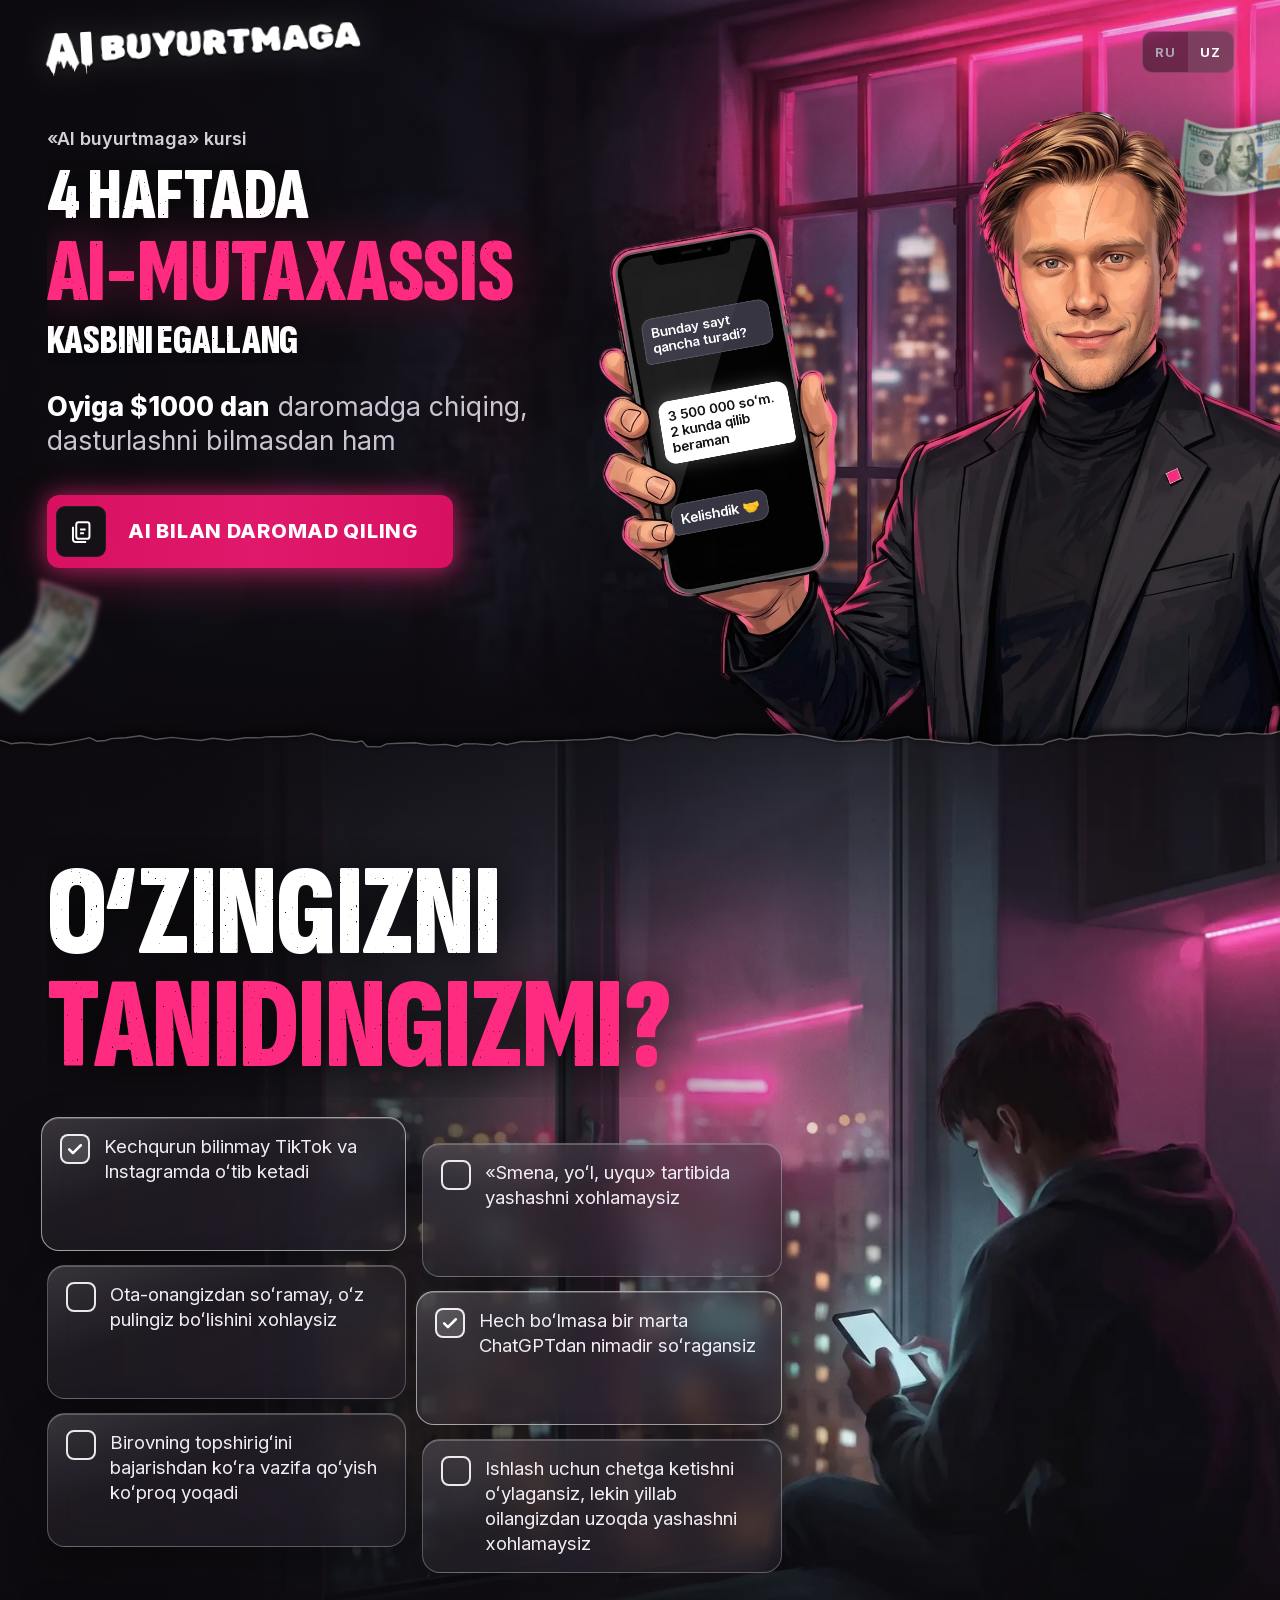
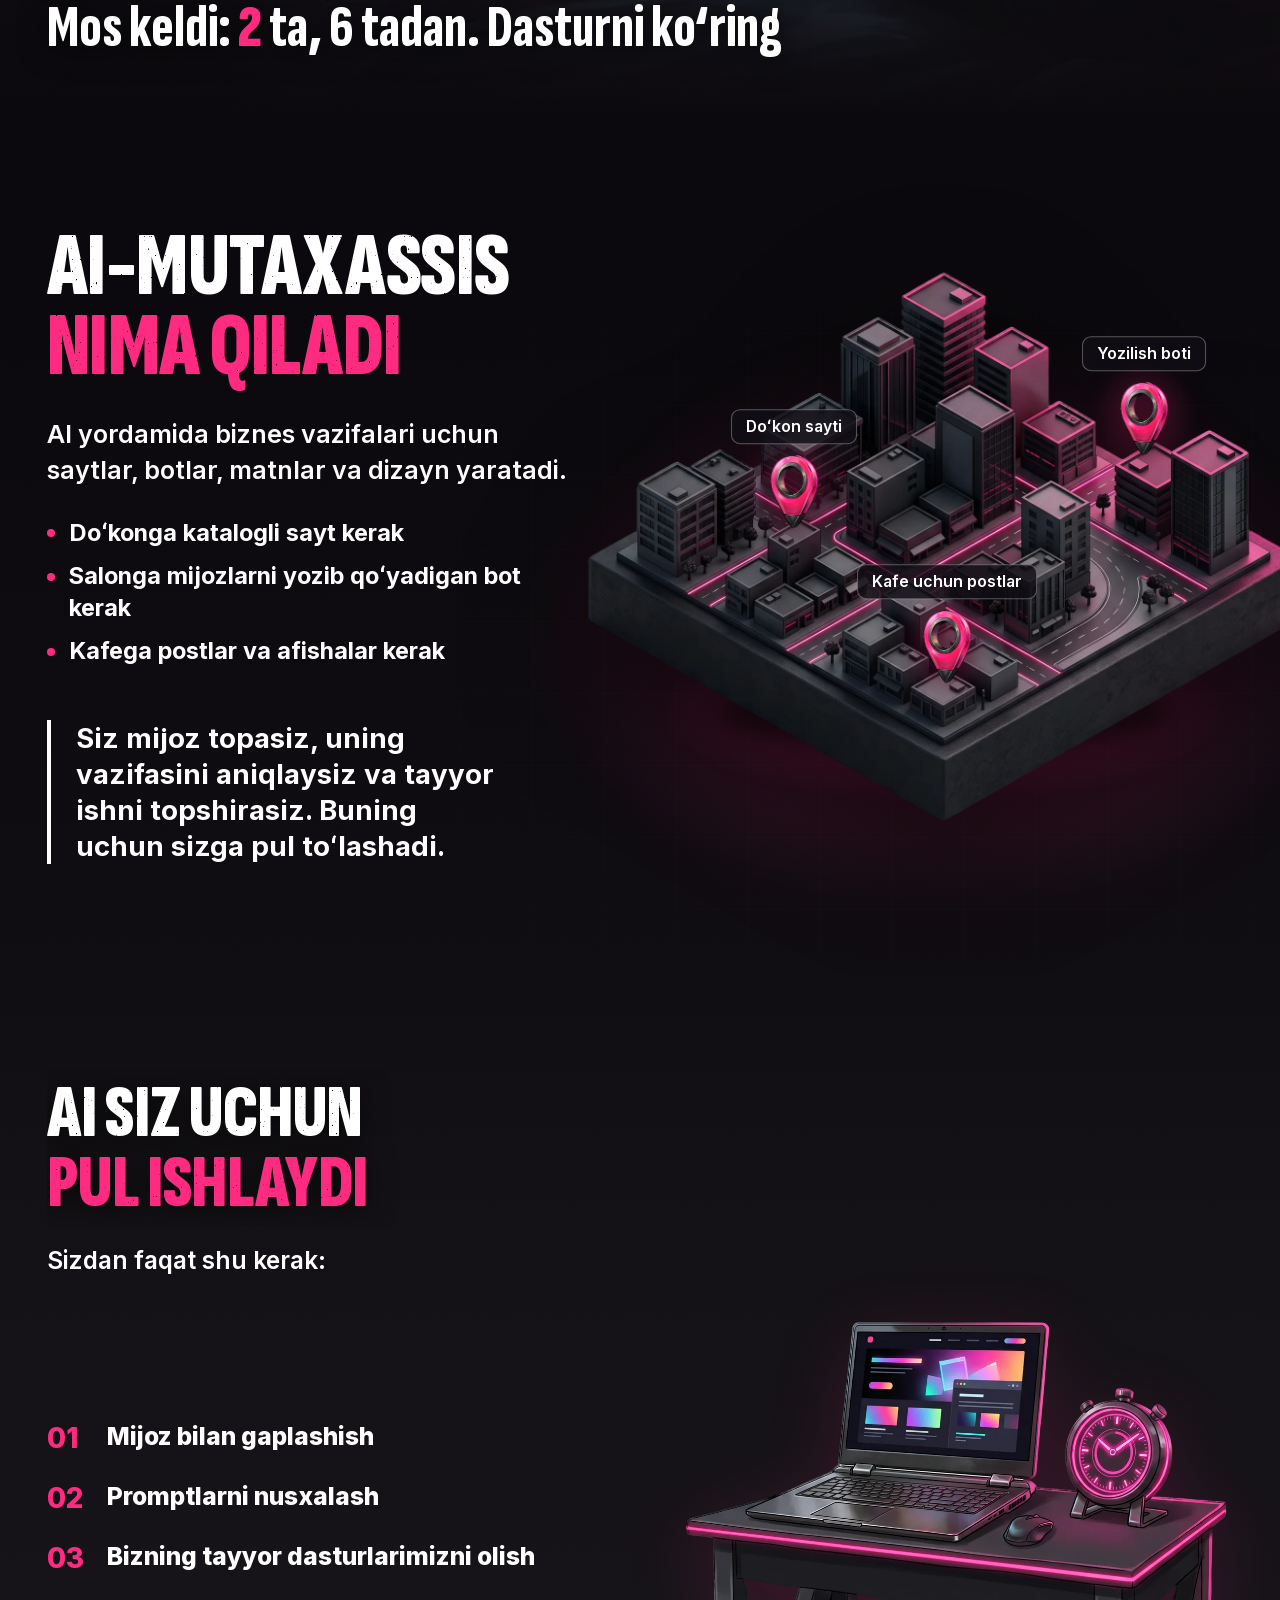
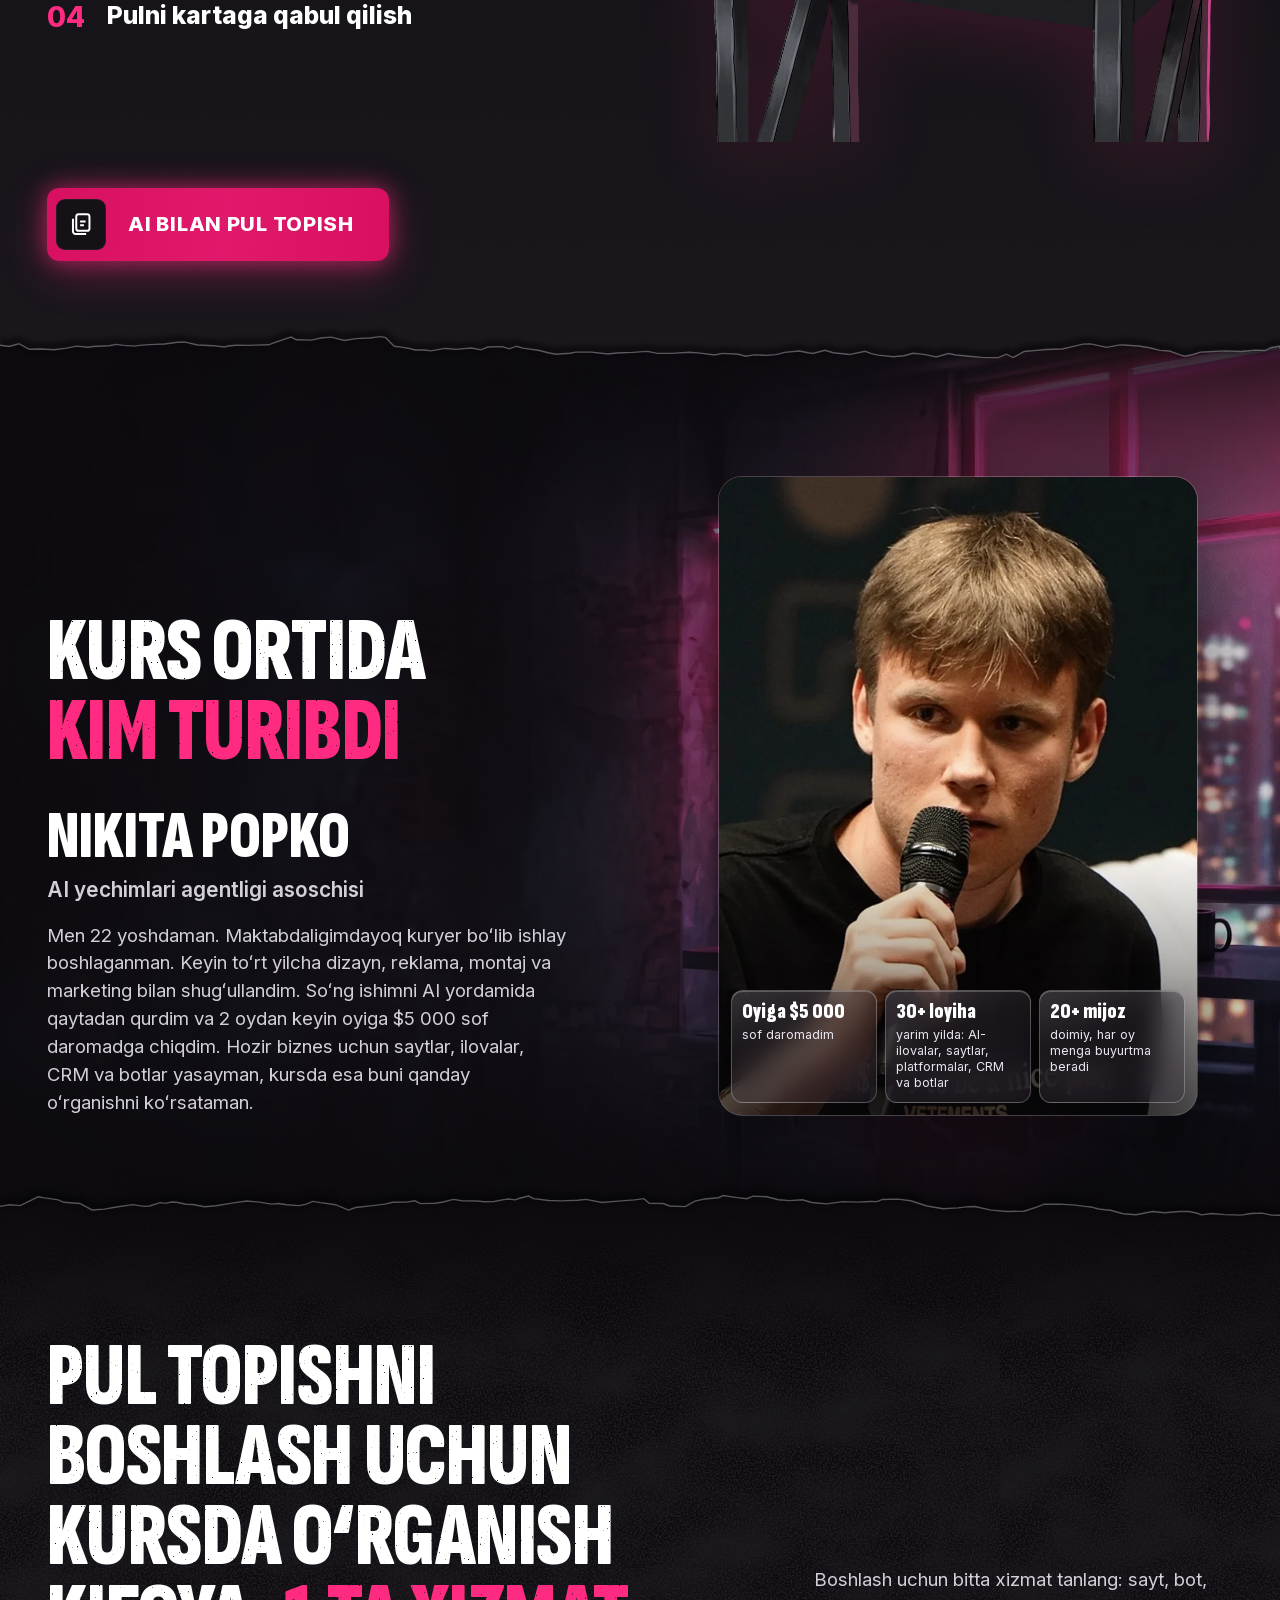
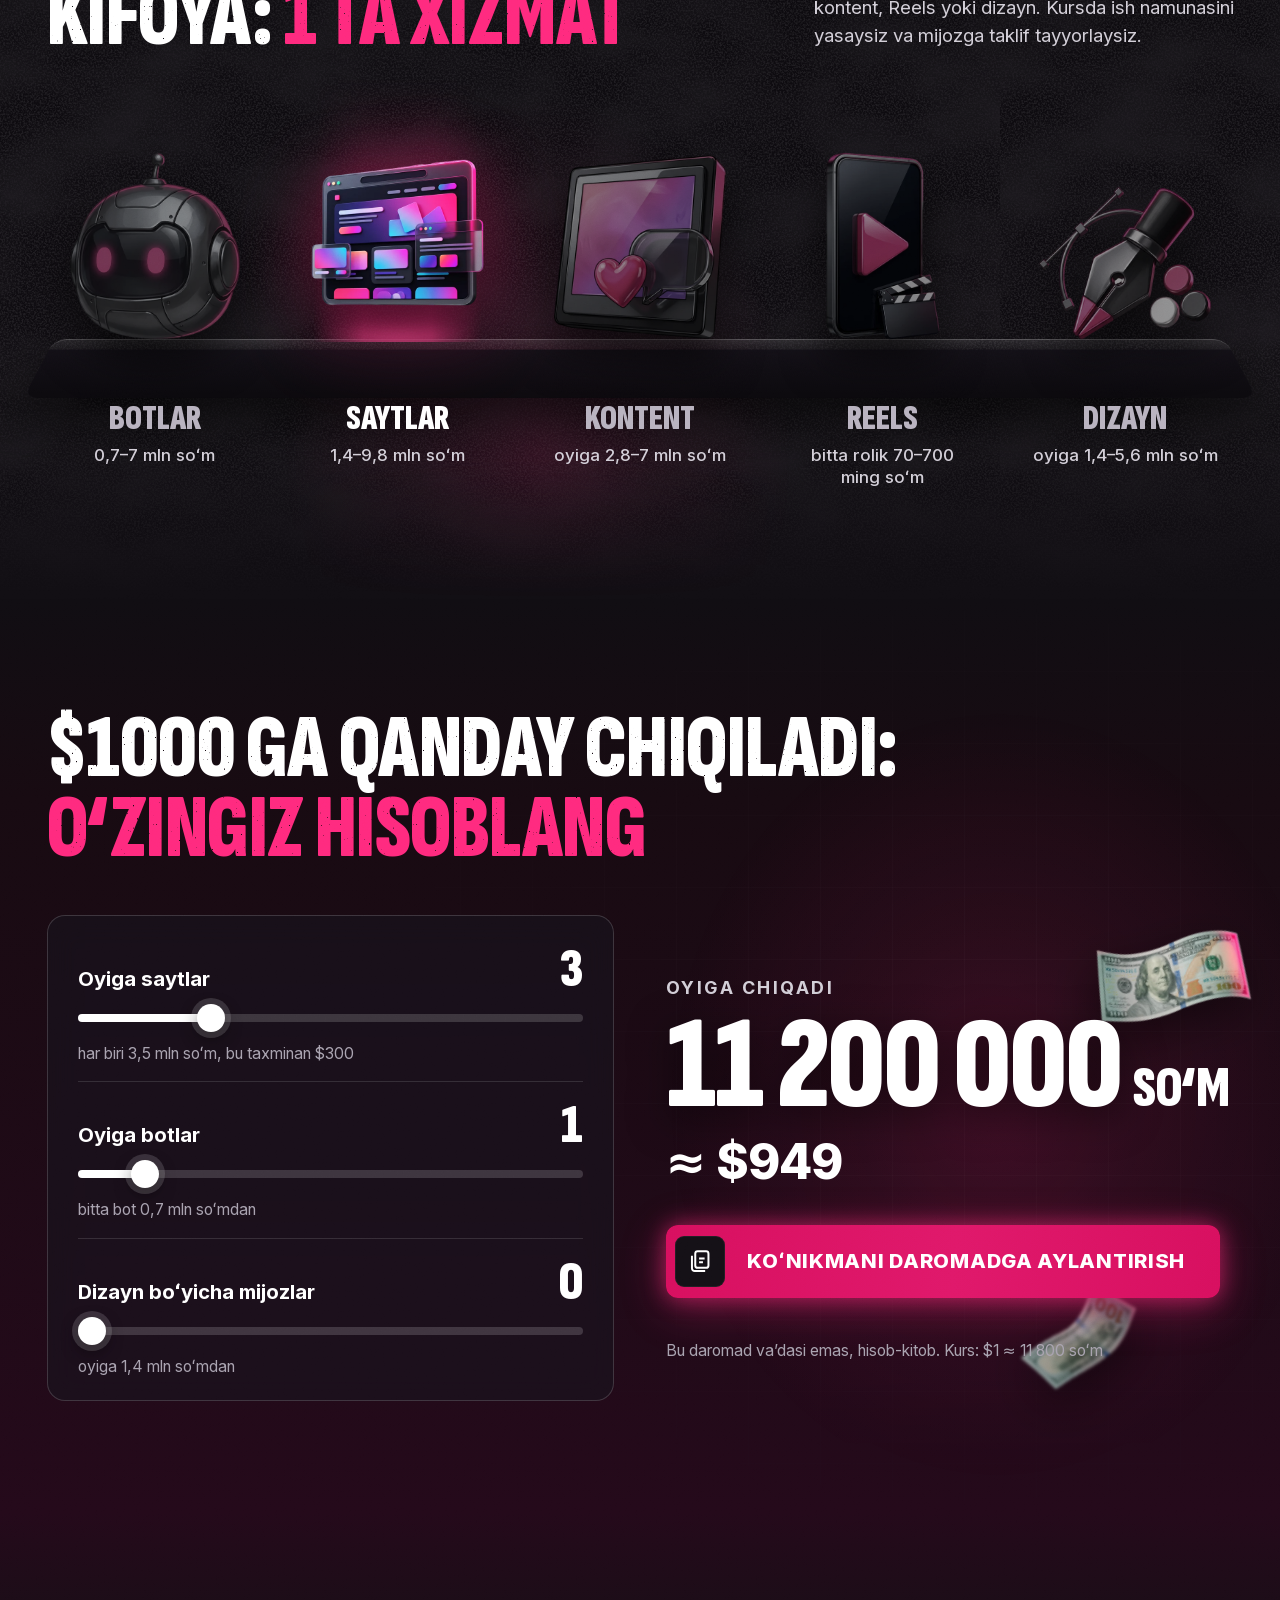
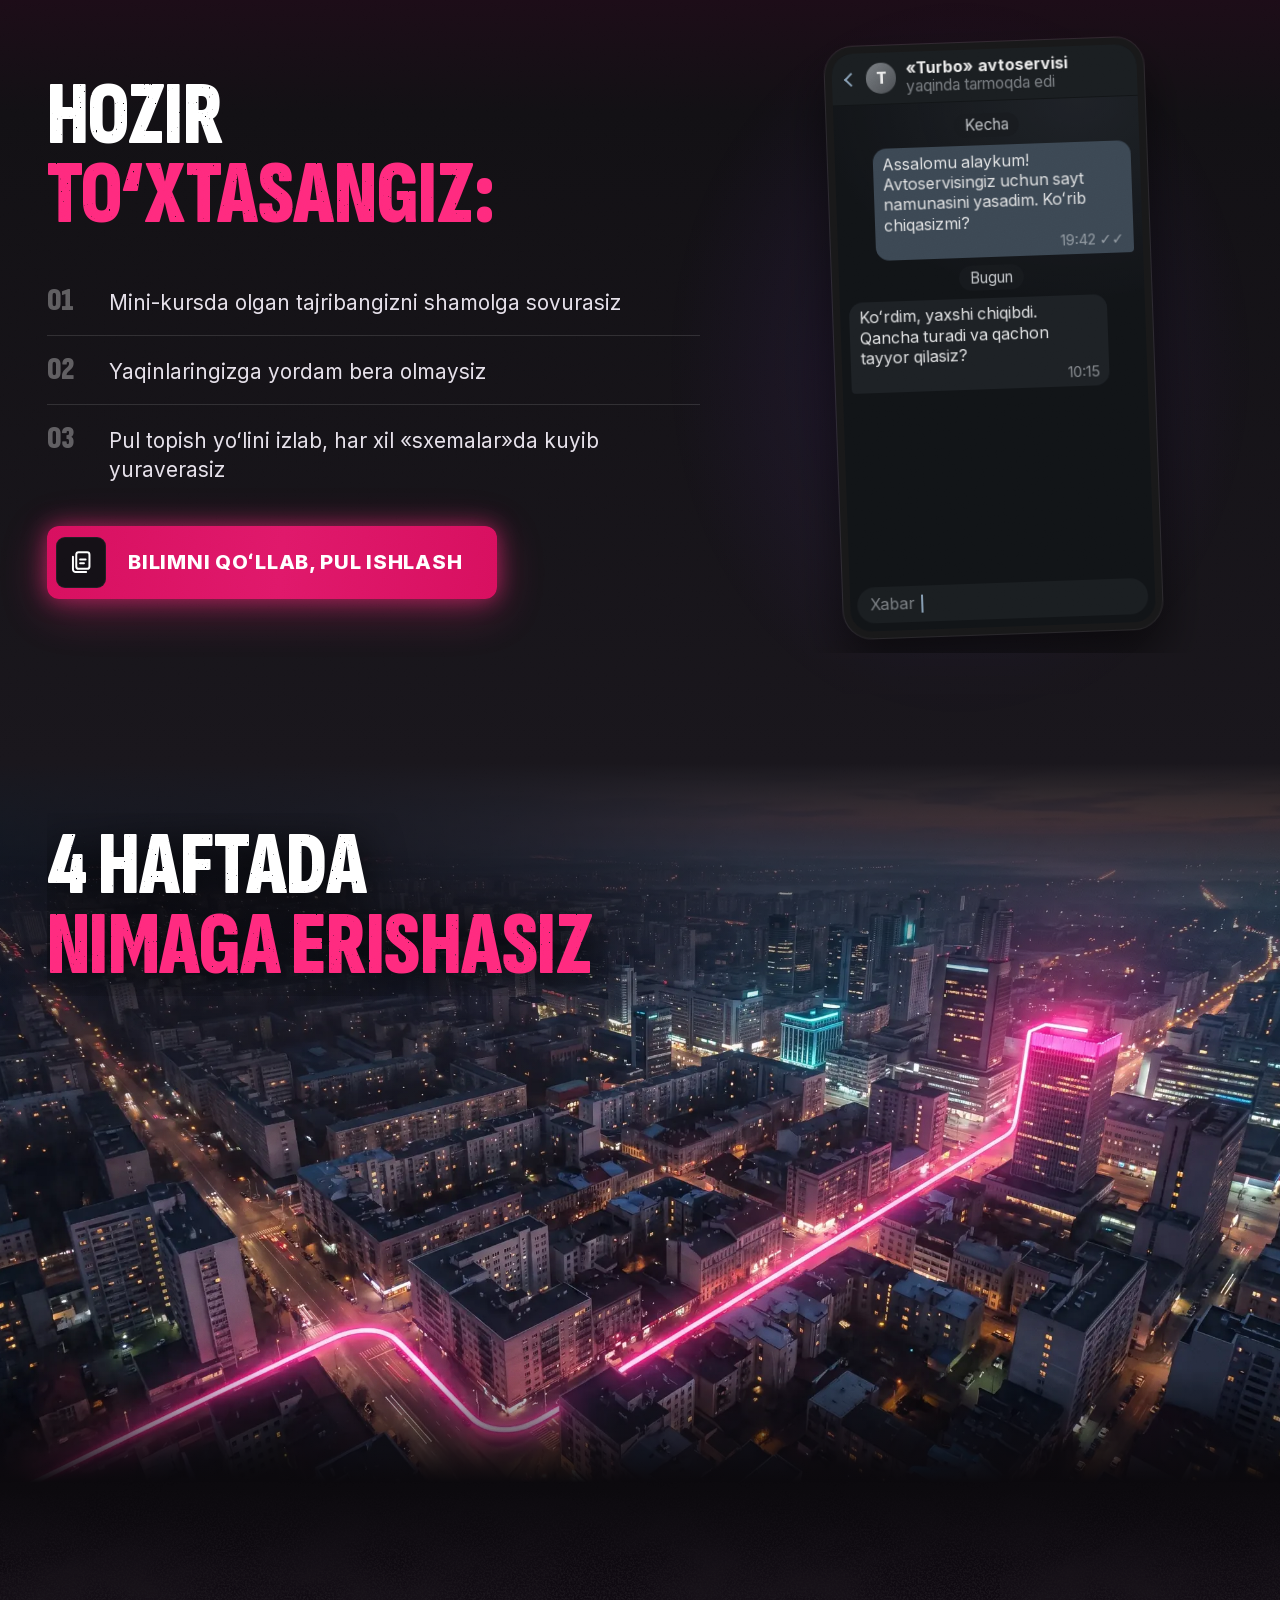
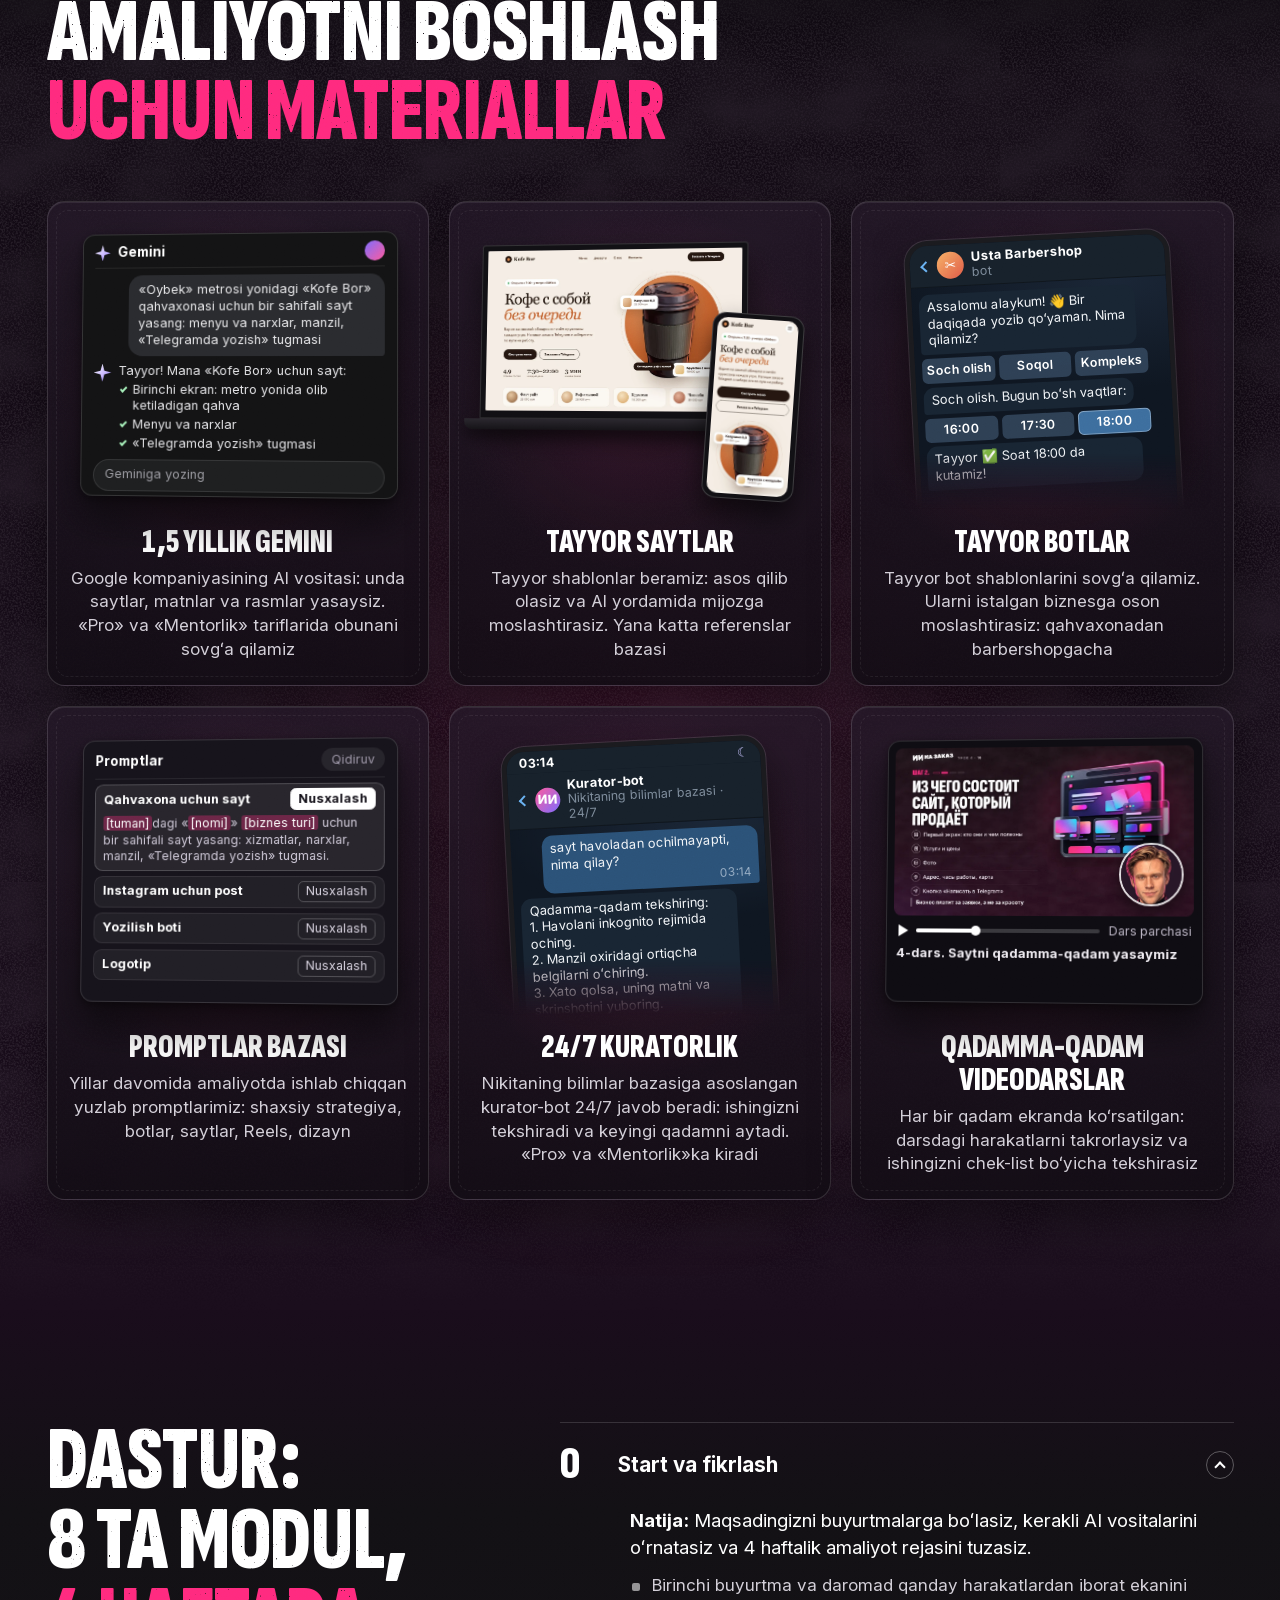
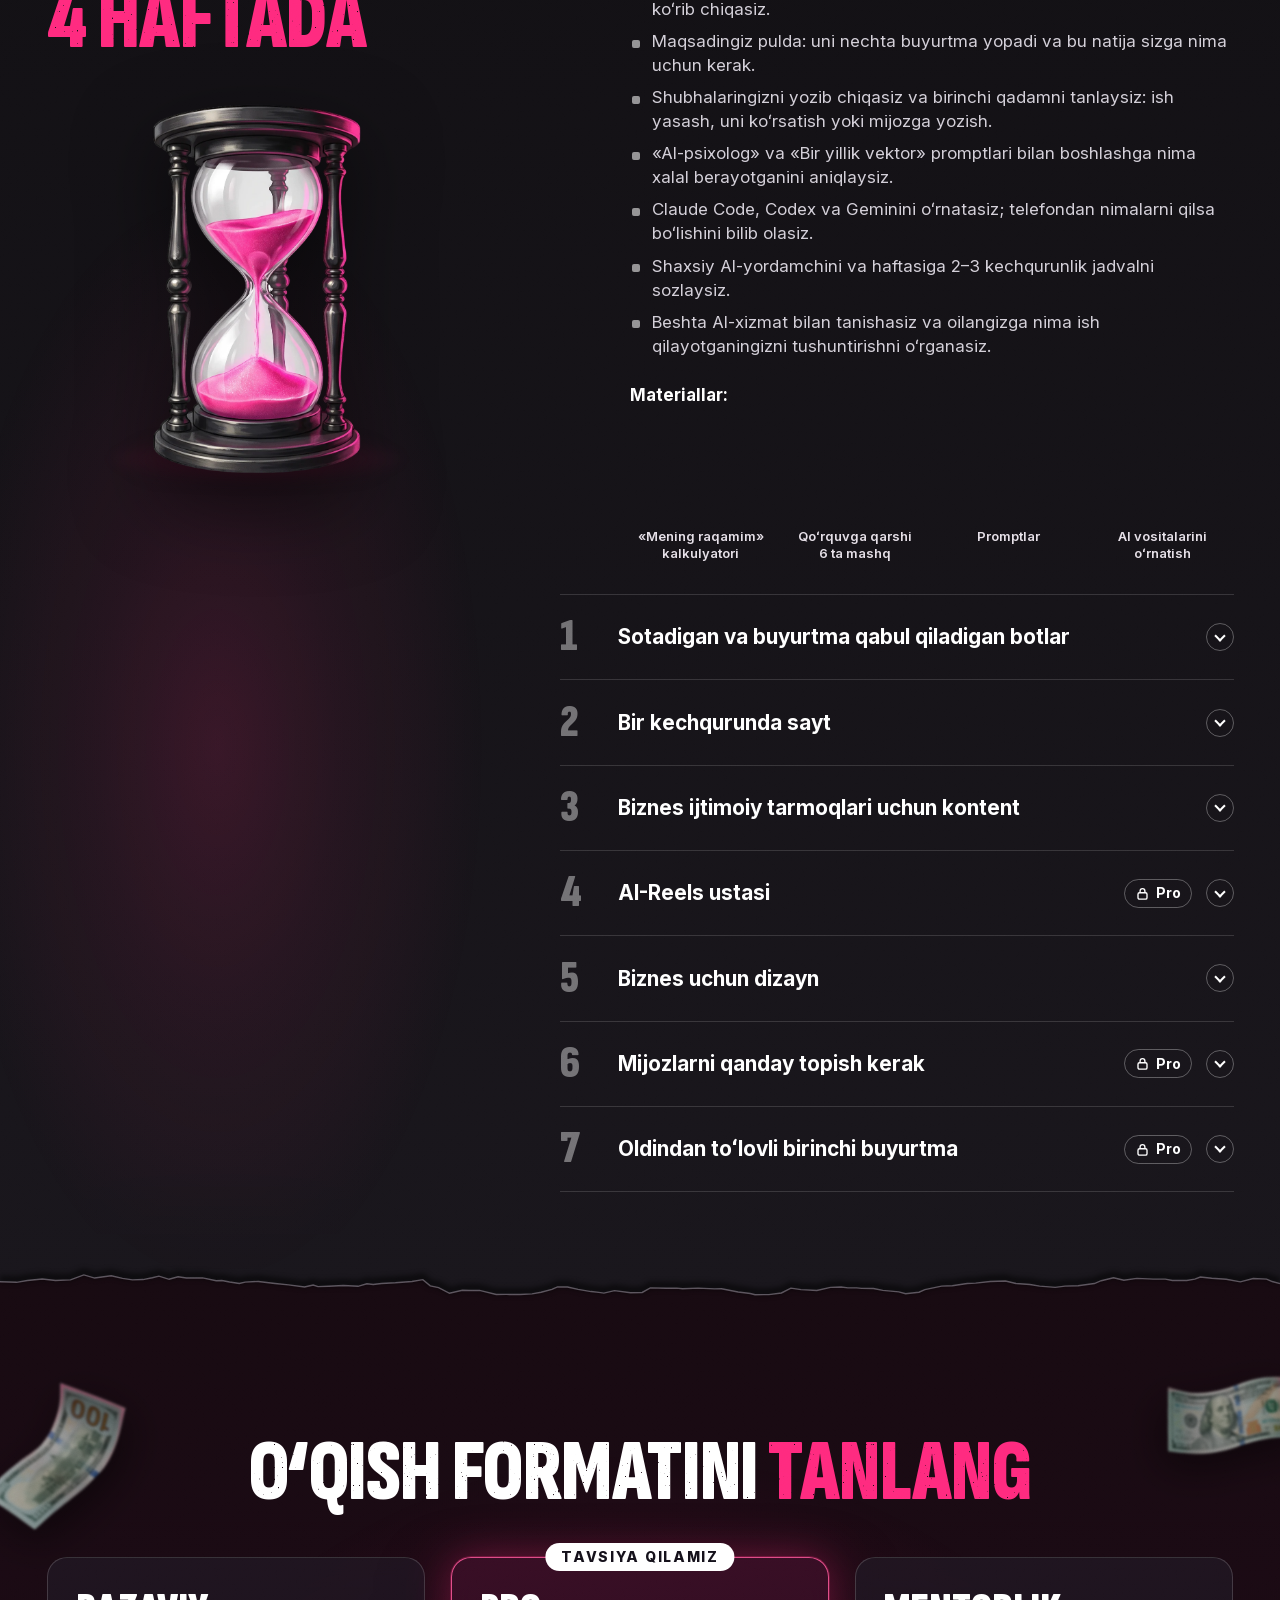
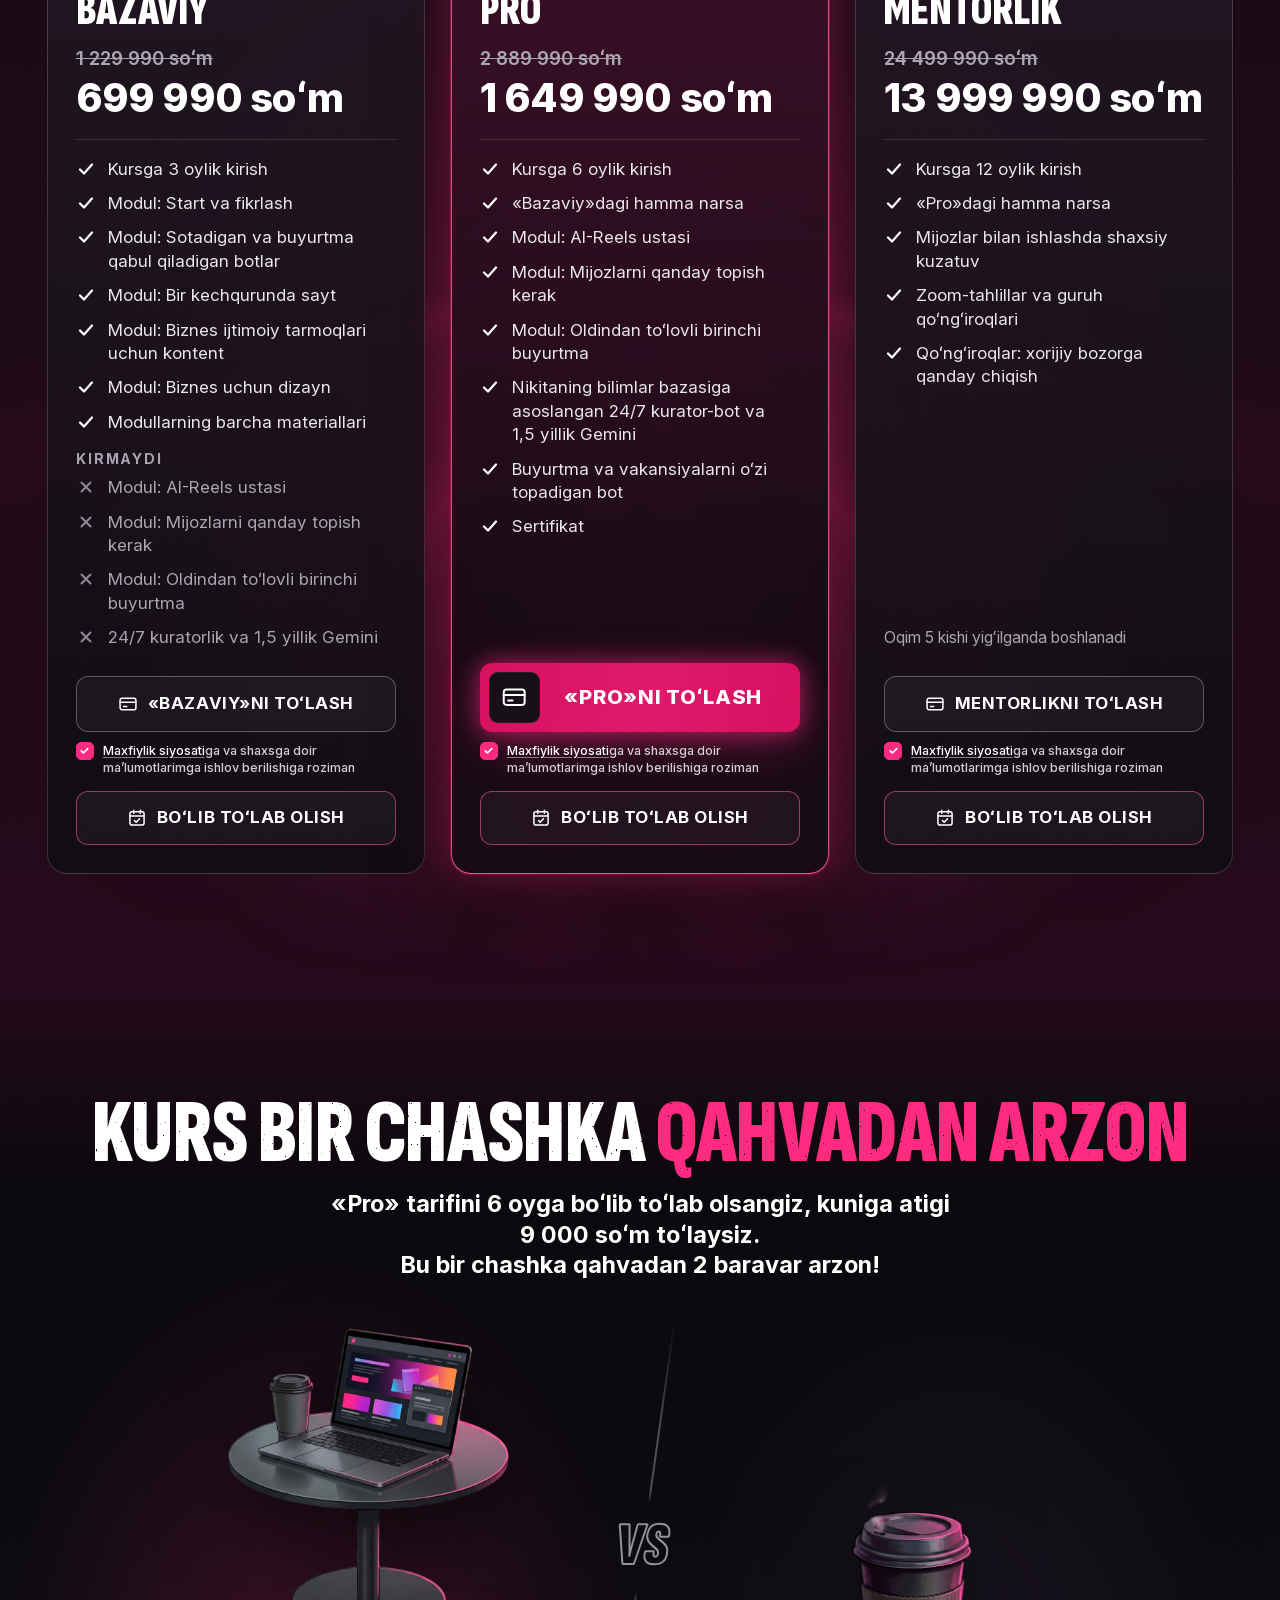
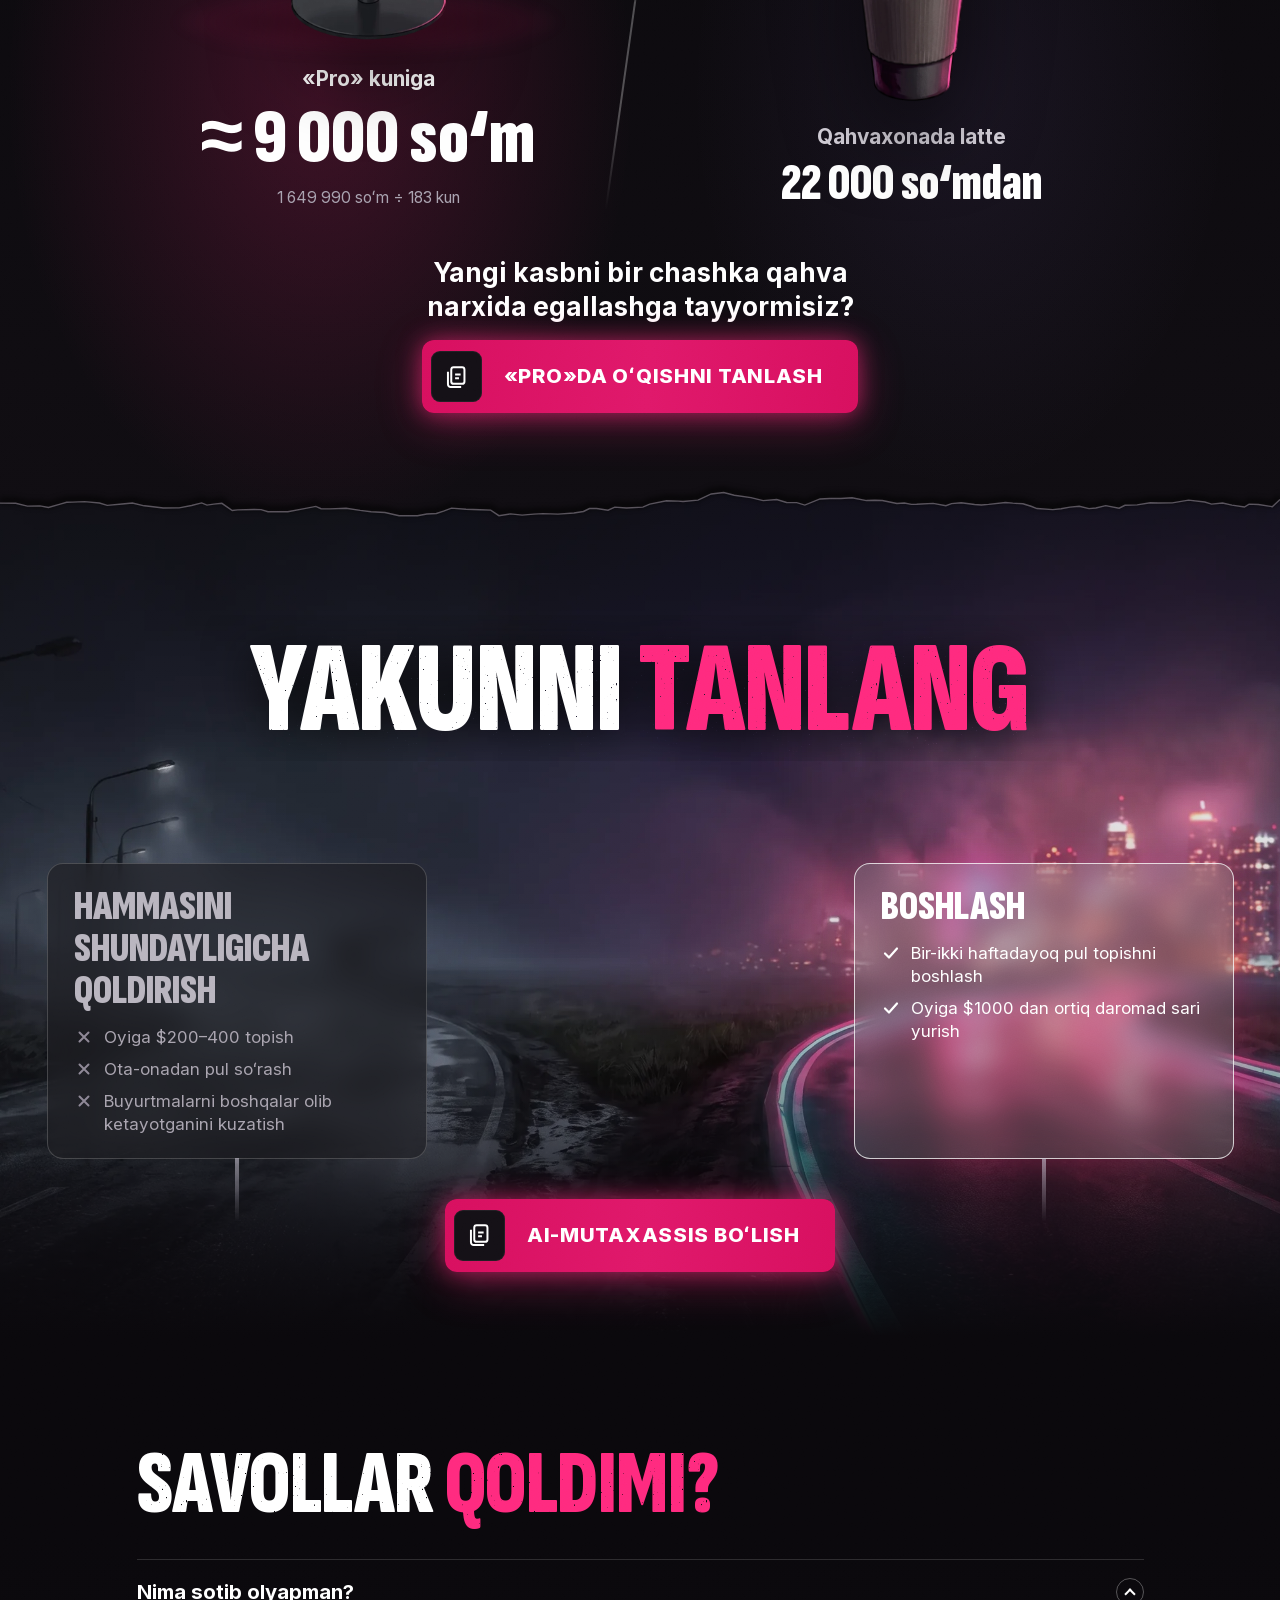
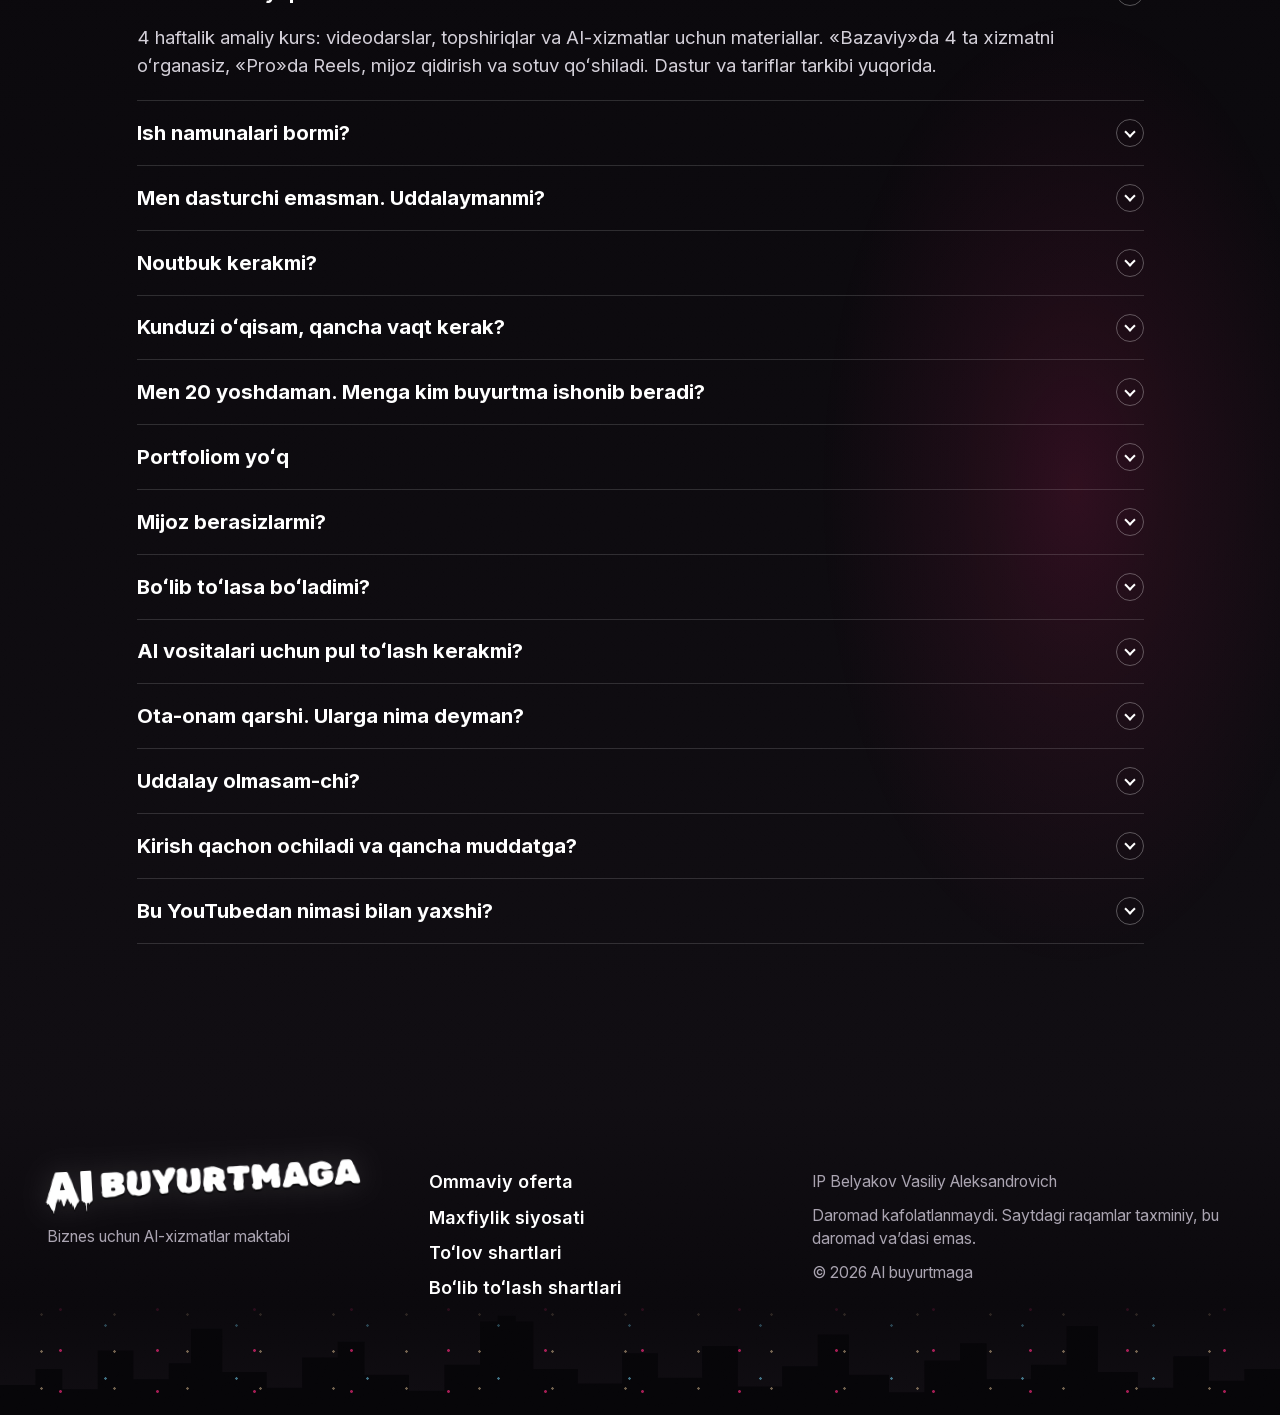
==== index.html @ e010e576 "Узбекская версия по умолчанию, документы в подвале: политика, оферта, оплата, рассрочка Co-Authored-" ====
<!DOCTYPE html>
<html lang="uz">
<head>
<meta charset="UTF-8">
<meta name="viewport" content="width=device-width, initial-scale=1.0">
<title data-i18n="meta.title">AI buyurtmaga — biznes uchun AI-xizmatlar kursi</title>
<meta name="description" content="4 haftada AI-mutaxassis kasbini egallang: biznes uchun AI yordamida saytlar, botlar, dizayn va kontent — dasturlashni bilmasdan ham." data-i18n-content="meta.desc">
<meta name="theme-color" content="#0E0B12">
<meta property="og:type" content="website">
<meta property="og:site_name" content="AI buyurtmaga" data-i18n-content="meta.site">
<meta property="og:title" content="AI-mutaxassis kasbini egallang — AI buyurtmaga" data-i18n-content="meta.og_title">
<meta property="og:description" content="Biznes uchun AI yordamida saytlar, botlar, dizayn va kontent — dasturlashni bilmasdan ham. 4 hafta, qadamma-qadam videodarslar va tayyor shablonlar." data-i18n-content="meta.og_desc">
<meta property="og:image" content="https://npopko55-cmd.github.io/ii-na-zakaz/assets/og.jpg">
<meta property="og:image:width" content="1200">
<meta property="og:image:height" content="630">
<meta name="twitter:card" content="summary_large_image">
<link rel="icon" type="image/png" sizes="64x64" href="assets/favicon-64.png">
<link rel="apple-touch-icon" href="assets/apple-touch-icon.png">
<link rel="preload" href="assets/img/bg_hero_d.webp" as="image" media="(min-width: 768px)">
<script>/* до отрисовки: пришёл из бота? есть личный дедлайн? сколько медалей (?m=0…9)? — чтобы блок «Миссия пройдена», таймер и достижения не прыгали */
(function(){try{var q=new URLSearchParams(location.search),d=document.documentElement,localReview=/^(localhost|127\.0\.0\.1)$/.test(location.hostname)&&q.has('preview'),st=function(k){if(localReview)return null;try{return localStorage.getItem(k)}catch(e){return null}};
var dl=q.get('deadline')||q.get('t');dl=dl&&/^\d{9,13}$/.test(dl)?(+dl<1e12?+dl*1000:+dl):(+st('offer_deadline')||0);
var nw=Date.now();if(dl&&nw<dl)d.classList.add('has-deadline');else if(dl)d.classList.add('deadline-over',nw<dl+864e5?'stage-viewers':'stage-regular');
var a={};try{a=JSON.parse(st('attrib')||'{}')||{}}catch(e){}
var m=q.get('m');if(m!==null&&/^\d$/.test(m)){try{if(!localReview)localStorage.setItem('offer_medals',m)}catch(e){}}else m=st('offer_medals');
if(m!==null&&/^\d$/.test(m))d.classList.add('has-medals');else m=null;
if(dl||m!==null||q.get('ref')||q.get('uid')||a.ref||a.uid)d.classList.add('from-bot');
if(!q.get('shot')&&window.matchMedia&&!matchMedia('(prefers-reduced-motion: reduce)').matches)d.classList.add('anim');}catch(e){}})();</script>
<link rel="stylesheet" href="css/fonts.css?v=9560f4f49d48">
<link rel="stylesheet" href="css/style.css?v=0e885233bac9">
<link rel="stylesheet" href="css/mock.css?v=917be49d8d1f">
<link rel="stylesheet" href="css/module-materials.css?v=d982fc5d97e1">
<style>/* порядок блоков в режиме «из бота» — собирает tools/build.py */.from-bot .page>[data-b="1"]{order:1}.from-bot .page>[data-b="1.5"]{order:2}.from-bot .page>[data-b="19"]{order:3}.from-bot .page>[data-b="10"]{order:4}.from-bot .page>[data-b="8"]{order:5}.from-bot .page>[data-b="9"]{order:6}.from-bot .page>[data-b="11"]{order:7}.from-bot .page>[data-b="12"]{order:8}.from-bot .page>[data-b="13"]{order:9}.from-bot .page>[data-b="6"]{order:10}.from-bot .page>[data-b="16"]{order:11}.from-bot .page>[data-b="17"]{order:12}.from-bot .page>[data-b="18"]{order:13}</style>
<meta name="build-id" content="ff3f2fe0585e">
<meta property="og:url" content="https://npopko55-cmd.github.io/ii-na-zakaz/">
<meta name="robots" content="noindex,nofollow">
</head>
<body>
<a class="skip" href="#tariffs" data-i18n="nav.skip">Tariflarga</a>
<div class="page" id="page">
<!-- ============ 1. ПЕРВЫЙ ЭКРАН ============ -->
<section class="sec hero" id="top" data-b="1">
  <div class="hero-bg" aria-hidden="true">
    <picture>
      <source media="(max-width: 767px)" srcset="assets/img/bg_hero_m.webp">
      <img src="assets/img/bg_hero_d.webp" alt="" fetchpriority="high">
    </picture>
  </div>
  <img class="bill bill--tr" src="assets/img/bill_1.webp" alt="" aria-hidden="true" loading="lazy">
  <img class="bill bill--bl" src="assets/img/bill_2.webp" alt="" aria-hidden="true" loading="lazy">

  <div class="wrap">
    <header class="topbar">
      <a class="logo" href="#top" aria-label="AI buyurtmaga" data-i18n-aria-label="logo.aria"><span class="l-big" data-i18n="logo.big">AI</span><span class="l-small" data-i18n="logo.small">BUYURTMAGA</span></a>
      <div class="topbar-r">
        <div class="lang" role="group" aria-label="Til" data-i18n-aria-label="ui.lang"><button type="button" data-lang="ru" aria-pressed="false">RU</button><button type="button" data-lang="uz" aria-pressed="true">UZ</button></div>
        <button class="burger" type="button" aria-label="Menyu" data-i18n-aria-label="nav.menu" aria-controls="menu" aria-expanded="false"><span></span><span></span><span></span></button>
      </div>
    </header>

    <div class="hero-grid">
      <div class="hero-copy">
        <p class="kicker only-bot" data-i18n="b1.kick_bot">«AI buyurtmaga» kursi · mini-kursdan keyingi qadam</p>
        <p class="kicker only-cold" data-i18n="b1.kick">«AI buyurtmaga» kursi</p>
        <h1 class="d1 worn">
          <span class="line a" data-i18n="b1.h1a">4&nbsp;haftada</span>
          <span class="line b pink" data-i18n="b1.h1b">AI-mutaxassis</span>
          <span class="line c" data-i18n="b1.h1c">kasbini egallang</span>
        </h1>
        <p class="lead" data-i18n="b1.lead"><b class="nobr">Oyiga $1000 dan</b> daromadga chiqing, <span class="br">dasturlashni bilmasdan ham</span></p>

        <div class="hero-scene" aria-hidden="false">
          <div class="glow hero-glow" aria-hidden="true"></div>
          <div class="hero-person">
            <img src="assets/img/nikita_phone.webp" alt="Nikitaning avatari va sayt haqidagi oʻquv dialog namunasi" data-i18n-alt="b1.alt_nikita" width="1400" height="1647">
            <div class="screen" data-quad="4.55,17.00,22.66,14.30,30.36,50.39,11.35,53.48">
              <div class="chat">
                <p class="msg in" data-i18n="b1.chat1">Bunday sayt qancha turadi?</p>
                <p class="msg out" data-i18n="b1.chat2">3&nbsp;500&nbsp;000&nbsp;soʻm.<br>2&nbsp;kunda qilib beraman</p>
                <p class="msg deal" data-i18n="b1.chat3">Kelishdik&nbsp;🤝</p>
              </div>
            </div>
          </div>
          <div class="chat-float">
            <p class="msg in" data-i18n="b1.chat1">Bunday sayt qancha turadi?</p>
            <p class="msg out" data-i18n="b1.chat2">3&nbsp;500&nbsp;000&nbsp;soʻm.<br>2&nbsp;kunda qilib beraman</p>
            <p class="msg deal" data-i18n="b1.chat3">Kelishdik&nbsp;🤝</p>
          </div>
        </div>

        <a class="btn" id="cta-hero" data-track="cta" data-place="hero" href="#tariffs">
          <span class="btn-ico" aria-hidden="true"><svg viewBox="0 0 24 24" fill="none" stroke="#fff" stroke-width="1.8" stroke-linejoin="round"><rect x="7.5" y="3" width="12" height="15" rx="2.2"/><path d="M4.5 7v11.5A2.5 2.5 0 0 0 7 21h9.5"/><path d="M11 9.5h5M11 13h3.5"/></svg></span>
          <span class="btn-label" data-i18n="cta.hero">AI bilan daromad qiling</span>
        </a>

      </div>
    </div>
  </div>
</section>

<div class="menu" id="menu" role="dialog" aria-modal="true" aria-label="Menyu" data-i18n-aria-label="nav.menu">
  <button class="menu-close" type="button" aria-label="Yopish" data-i18n-aria-label="ui.close">×</button>
  <div class="lang lang--menu" role="group" aria-label="Til" data-i18n-aria-label="ui.lang"><button type="button" data-lang="ru" aria-pressed="false">RU</button><button type="button" data-lang="uz" aria-pressed="true">UZ</button></div>
  <nav>
    <a href="#kit" data-i18n="nav.kit">Ichida nima bor</a>
    <a href="#mentor" data-i18n="nav.mentor">Kurs ortida kim</a>
    <a href="#program" data-i18n="nav.program">Dastur</a>
    <a href="#tariffs" data-i18n="nav.tariffs">Tariflar</a>
    <a href="#faq" data-i18n="nav.faq">Savollar</a>
  </nav>
  <a class="btn btn--block" href="#tariffs"><span class="btn-ico" aria-hidden="true"><svg viewBox="0 0 24 24" fill="none" stroke="#fff" stroke-width="1.8" stroke-linejoin="round"><rect x="7.5" y="3" width="12" height="15" rx="2.2"/><path d="M4.5 7v11.5A2.5 2.5 0 0 0 7 21h9.5"/><path d="M11 9.5h5M11 13h3.5"/></svg></span><span class="btn-label" data-i18n="cta.menu">Yangi kasbni egallash</span></a>
</div>

<!-- ============ 1а. МИССИЯ ПРОЙДЕНА — только для тех, кто пришёл из бота (?deadline / ?ref / ?uid); остальным блок скрыт ============ -->
<section class="sec s-black mission only-bot" id="mission" data-b="1.5" style="--pb:#0B090D">
  <div class="surf" aria-hidden="true">
    <div class="glows">
    <div class="glow" style="left:50%;top:18%;width:min(900px,100vw);height:70%;transform:translateX(-50%);--a:.12"></div>
    </div>
  </div>
  <div class="wrap mission-in">
    <p class="mission-kick" data-i18n="b1a.kick">«AI buyurtmaga» mini-kursi</p>
    <h2 class="h2 h2--xl worn mission-h"><span class="line" data-i18n="b1a.h2a">Mini-kurs</span><span class="line pink" data-i18n="b1a.h2b">yakunlandi</span></h2>
    <p class="lead mission-lead" data-i18n="b1a.lead">Mini-kursda biznesning vazifasini qanday topishni va AI bilan sayt yasashni koʻrdingiz. Kursda amaliyotni davom ettirasiz: portfolio uchun ishlardan tortib birinchi pullik buyurtmani topishgacha.</p>
    <ol class="track" role="list">
      <li class="tr done"><span class="tr-dot gl"><svg viewBox="0 0 24 24" fill="none" stroke="#fff" stroke-width="2.6" stroke-linecap="round" stroke-linejoin="round" aria-hidden="true"><path d="M5.5 12.5l4 4 9-9.5"/></svg></span><div><b data-i18n="b1a.s1">1⁠–⁠3-darslar</b><span data-i18n="b1a.s1d">Kasb, 5&nbsp;ta xizmat va narxlar</span></div></li>
      <li class="tr done"><span class="tr-dot gl"><svg viewBox="0 0 24 24" fill="none" stroke="#fff" stroke-width="2.6" stroke-linecap="round" stroke-linejoin="round" aria-hidden="true"><path d="M5.5 12.5l4 4 9-9.5"/></svg></span><div><b data-i18n="b1a.s2">4-dars</b><span data-i18n="b1a.s2d">Kompaniya topish va unga sayt yasash</span></div></li>
      <li class="tr next"><span class="tr-dot"><i></i></span><div><b data-i18n="b1a.s3">Sizning qadamingiz</b><span data-i18n="b1a.s3d">Portfolio va mijozga taklif tayyorlash</span></div></li>
      <li class="tr next"><span class="tr-dot"><i></i></span><div><b data-i18n="b1a.s4">Kurs · 4&nbsp;hafta</b><span data-i18n="b1a.s4d">Xizmatlar, portfolio va ilk buyurtmalar</span></div></li>
    </ol>
    <div class="mission-next gl"><span class="mn-k" data-i18n="b1a.next_k">Keyingi maqsad</span><p class="mn-t" data-i18n="b1a.next">Oldindan toʻlovli birinchi buyurtma</p></div>
    <a class="btn" href="#tariffs" data-track="cta" data-place="mission"><span class="btn-ico" aria-hidden="true"><svg viewBox="0 0 24 24" fill="none" stroke="#fff" stroke-width="1.8" stroke-linejoin="round"><rect x="7.5" y="3" width="12" height="15" rx="2.2"/><path d="M4.5 7v11.5A2.5 2.5 0 0 0 7 21h9.5"/><path d="M11 9.5h5M11 13h3.5"/></svg></span><span class="btn-label" data-i18n="cta.mission">Ilk buyurtmalarga oʻtish</span></a>
  </div>
</section>

<!-- ============ 2. УЗНАЁШЬ СЕБЯ? — фото-сцена: ночь, комната в многоэтажке, мысли-уведомления ============ -->
<section class="sec who only-cold" id="who" data-b="2" data-torn style="--torn-mask:url(&quot;data:image/svg+xml,%3Csvg xmlns='http://www.w3.org/2000/svg' viewBox='0 0 1440 40' preserveAspectRatio='none'%3E%3Cpath d='M0,40 L0.0,18.4 L5.8,19.9 L12.1,22.2 L22.8,21.1 L33.4,21.2 L39.1,22.4 L57.0,23.4 L72.3,21.0 L89.9,17.9 L100.6,15.4 L109.1,19.4 L119.0,18.5 L125.3,16.5 L141.9,15.4 L157.8,13.2 L175.1,17.5 L193.4,15.0 L210.5,17.0 L225.7,18.5 L239.6,16.1 L257.2,18.2 L276.2,15.4 L292.8,15.6 L298.8,14.5 L304.2,14.4 L320.4,14.4 L337.6,13.4 L344.0,12.3 L350.0,10.7 L362.8,14.2 L369.3,16.9 L375.5,18.2 L381.4,18.2 L399.4,20.5 L407.4,19.1 L412.9,25.3 L427.9,25.7 L434.9,22.3 L448.5,21.6 L466.5,21.1 L484.0,23.8 L501.7,22.9 L514.0,25.2 L522.0,22.1 L536.0,22.4 L553.6,23.7 L560.9,21.1 L569.8,23.3 L586.7,19.7 L603.8,19.8 L617.2,18.7 L634.7,18.6 L645.9,17.8 L654.0,17.9 L669.3,16.8 L675.0,16.3 L685.9,14.4 L692.6,15.5 L707.3,18.5 L713.2,18.1 L724.8,14.3 L737.1,12.3 L744.9,14.4 L754.2,11.9 L761.7,9.6 L771.6,11.4 L778.1,11.6 L794.4,14.6 L804.8,16.0 L812.3,13.6 L829.1,11.2 L847.1,11.8 L861.1,12.1 L875.7,12.7 L891.6,11.1 L902.8,11.9 L914.6,14.1 L928.5,16.8 L940.5,19.2 L948.3,19.5 L961.2,19.1 L978.5,16.8 L996.6,18.5 L1003.5,17.0 L1021.4,14.1 L1030.1,17.2 L1045.9,17.6 L1062.0,20.3 L1077.1,21.5 L1090.3,22.2 L1101.6,20.1 L1117.4,24.0 L1129.0,23.9 L1139.4,23.7 L1153.9,23.2 L1172.6,23.1 L1180.0,19.9 L1192.4,16.5 L1199.9,18.1 L1206.2,16.0 L1221.3,16.5 L1227.3,14.1 L1244.6,12.6 L1253.8,12.3 L1270.3,11.6 L1282.3,12.6 L1298.7,12.5 L1312.1,14.2 L1329.1,11.9 L1338.2,9.6 L1354.8,12.1 L1365.7,12.6 L1371.6,13.7 L1378.4,11.3 L1387.9,11.7 L1405.3,9.8 L1419.1,11.4 L1430.4,10.9 L1440,8.2 L1440,40 Z'/%3E%3C/svg%3E&quot;);--pc:#0B090D">
  <svg class="torn" viewBox="0 0 1440 40" preserveAspectRatio="none" aria-hidden="true" focusable="false"><path class="torn-shade" d="M0.0,18.4 L5.8,19.9 L12.1,22.2 L22.8,21.1 L33.4,21.2 L39.1,22.4 L57.0,23.4 L72.3,21.0 L89.9,17.9 L100.6,15.4 L109.1,19.4 L119.0,18.5 L125.3,16.5 L141.9,15.4 L157.8,13.2 L175.1,17.5 L193.4,15.0 L210.5,17.0 L225.7,18.5 L239.6,16.1 L257.2,18.2 L276.2,15.4 L292.8,15.6 L298.8,14.5 L304.2,14.4 L320.4,14.4 L337.6,13.4 L344.0,12.3 L350.0,10.7 L362.8,14.2 L369.3,16.9 L375.5,18.2 L381.4,18.2 L399.4,20.5 L407.4,19.1 L412.9,25.3 L427.9,25.7 L434.9,22.3 L448.5,21.6 L466.5,21.1 L484.0,23.8 L501.7,22.9 L514.0,25.2 L522.0,22.1 L536.0,22.4 L553.6,23.7 L560.9,21.1 L569.8,23.3 L586.7,19.7 L603.8,19.8 L617.2,18.7 L634.7,18.6 L645.9,17.8 L654.0,17.9 L669.3,16.8 L675.0,16.3 L685.9,14.4 L692.6,15.5 L707.3,18.5 L713.2,18.1 L724.8,14.3 L737.1,12.3 L744.9,14.4 L754.2,11.9 L761.7,9.6 L771.6,11.4 L778.1,11.6 L794.4,14.6 L804.8,16.0 L812.3,13.6 L829.1,11.2 L847.1,11.8 L861.1,12.1 L875.7,12.7 L891.6,11.1 L902.8,11.9 L914.6,14.1 L928.5,16.8 L940.5,19.2 L948.3,19.5 L961.2,19.1 L978.5,16.8 L996.6,18.5 L1003.5,17.0 L1021.4,14.1 L1030.1,17.2 L1045.9,17.6 L1062.0,20.3 L1077.1,21.5 L1090.3,22.2 L1101.6,20.1 L1117.4,24.0 L1129.0,23.9 L1139.4,23.7 L1153.9,23.2 L1172.6,23.1 L1180.0,19.9 L1192.4,16.5 L1199.9,18.1 L1206.2,16.0 L1221.3,16.5 L1227.3,14.1 L1244.6,12.6 L1253.8,12.3 L1270.3,11.6 L1282.3,12.6 L1298.7,12.5 L1312.1,14.2 L1329.1,11.9 L1338.2,9.6 L1354.8,12.1 L1365.7,12.6 L1371.6,13.7 L1378.4,11.3 L1387.9,11.7 L1405.3,9.8 L1419.1,11.4 L1430.4,10.9 L1440,8.2"/><path class="torn-fiber" d="M0.0,18.4 L5.8,19.9 L12.1,22.2 L22.8,21.1 L33.4,21.2 L39.1,22.4 L57.0,23.4 L72.3,21.0 L89.9,17.9 L100.6,15.4 L109.1,19.4 L119.0,18.5 L125.3,16.5 L141.9,15.4 L157.8,13.2 L175.1,17.5 L193.4,15.0 L210.5,17.0 L225.7,18.5 L239.6,16.1 L257.2,18.2 L276.2,15.4 L292.8,15.6 L298.8,14.5 L304.2,14.4 L320.4,14.4 L337.6,13.4 L344.0,12.3 L350.0,10.7 L362.8,14.2 L369.3,16.9 L375.5,18.2 L381.4,18.2 L399.4,20.5 L407.4,19.1 L412.9,25.3 L427.9,25.7 L434.9,22.3 L448.5,21.6 L466.5,21.1 L484.0,23.8 L501.7,22.9 L514.0,25.2 L522.0,22.1 L536.0,22.4 L553.6,23.7 L560.9,21.1 L569.8,23.3 L586.7,19.7 L603.8,19.8 L617.2,18.7 L634.7,18.6 L645.9,17.8 L654.0,17.9 L669.3,16.8 L675.0,16.3 L685.9,14.4 L692.6,15.5 L707.3,18.5 L713.2,18.1 L724.8,14.3 L737.1,12.3 L744.9,14.4 L754.2,11.9 L761.7,9.6 L771.6,11.4 L778.1,11.6 L794.4,14.6 L804.8,16.0 L812.3,13.6 L829.1,11.2 L847.1,11.8 L861.1,12.1 L875.7,12.7 L891.6,11.1 L902.8,11.9 L914.6,14.1 L928.5,16.8 L940.5,19.2 L948.3,19.5 L961.2,19.1 L978.5,16.8 L996.6,18.5 L1003.5,17.0 L1021.4,14.1 L1030.1,17.2 L1045.9,17.6 L1062.0,20.3 L1077.1,21.5 L1090.3,22.2 L1101.6,20.1 L1117.4,24.0 L1129.0,23.9 L1139.4,23.7 L1153.9,23.2 L1172.6,23.1 L1180.0,19.9 L1192.4,16.5 L1199.9,18.1 L1206.2,16.0 L1221.3,16.5 L1227.3,14.1 L1244.6,12.6 L1253.8,12.3 L1270.3,11.6 L1282.3,12.6 L1298.7,12.5 L1312.1,14.2 L1329.1,11.9 L1338.2,9.6 L1354.8,12.1 L1365.7,12.6 L1371.6,13.7 L1378.4,11.3 L1387.9,11.7 L1405.3,9.8 L1419.1,11.4 L1430.4,10.9 L1440,8.2"/></svg>
  <div class="surf who-bg" aria-hidden="true">
    <picture>
      <source media="(max-width: 767px)" srcset="assets/img/who_m.webp">
      <img src="assets/img/who_d.webp" alt="" loading="lazy">
    </picture>
  </div>
  <div class="wrap">
    <div class="who-copy">
      <h2 class="h2 h2--xl worn"><span data-i18n="b2.h2a">Oʻzingizni</span> <span class="pink" data-i18n="b2.h2b">tanidingizmi?</span></h2>
      <ul class="checks" role="list">
          <li class="note gl"><label class="check"><input type="checkbox" checked><span class="box" aria-hidden="true"><svg viewBox="0 0 24 24" fill="none" stroke="#fff" stroke-width="3" stroke-linecap="round" stroke-linejoin="round"><path d="M5 12.5l4.5 4.5L19 7.5"/></svg></span><span class="t" data-i18n="b2.r1">Kechqurun bilinmay TikTok va Instagramda oʻtib ketadi</span></label></li>
          <li class="note gl"><label class="check"><input type="checkbox"><span class="box" aria-hidden="true"><svg viewBox="0 0 24 24" fill="none" stroke="#fff" stroke-width="3" stroke-linecap="round" stroke-linejoin="round"><path d="M5 12.5l4.5 4.5L19 7.5"/></svg></span><span class="t" data-i18n="b2.r2">«Smena, yoʻl, uyqu» tartibida yashashni xohlamaysiz</span></label></li>
          <li class="note gl"><label class="check"><input type="checkbox"><span class="box" aria-hidden="true"><svg viewBox="0 0 24 24" fill="none" stroke="#fff" stroke-width="3" stroke-linecap="round" stroke-linejoin="round"><path d="M5 12.5l4.5 4.5L19 7.5"/></svg></span><span class="t" data-i18n="b2.r3">Ota-onangizdan soʻramay, oʻz pulingiz boʻlishini xohlaysiz</span></label></li>
          <li class="note gl"><label class="check"><input type="checkbox" checked><span class="box" aria-hidden="true"><svg viewBox="0 0 24 24" fill="none" stroke="#fff" stroke-width="3" stroke-linecap="round" stroke-linejoin="round"><path d="M5 12.5l4.5 4.5L19 7.5"/></svg></span><span class="t" data-i18n="b2.r4">Hech boʻlmasa bir marta ChatGPTdan nimadir soʻragansiz</span></label></li>
          <li class="note gl"><label class="check"><input type="checkbox"><span class="box" aria-hidden="true"><svg viewBox="0 0 24 24" fill="none" stroke="#fff" stroke-width="3" stroke-linecap="round" stroke-linejoin="round"><path d="M5 12.5l4.5 4.5L19 7.5"/></svg></span><span class="t" data-i18n="b2.r5">Birovning topshirigʻini bajarishdan koʻra vazifa qoʻyish koʻproq yoqadi</span></label></li>
          <li class="note gl"><label class="check"><input type="checkbox"><span class="box" aria-hidden="true"><svg viewBox="0 0 24 24" fill="none" stroke="#fff" stroke-width="3" stroke-linecap="round" stroke-linejoin="round"><path d="M5 12.5l4.5 4.5L19 7.5"/></svg></span><span class="t" data-i18n="b2.r6">Ishlash uchun chetga ketishni oʻylagansiz, lekin yillab oilangizdan uzoqda yashashni xohlamaysiz</span></label></li>
      </ul>
      <p class="who-sum" aria-live="polite"><span class="sum-few" data-i18n="b2.sum">Kamida ikkitasi mos keldimi? Nimani oʻrganishimizni koʻring</span><span class="sum-ok"><span data-i18n="b2.sum_ok1">Mos keldi:</span> <b class="cnt" data-count>2</b> <span data-i18n="b2.sum_ok2">ta, 6&nbsp;tadan. Dasturni koʻring</span></span></p>
    </div>
  </div>
</section>

<!-- ============ 3. ЧТО ЭТО ЗА ПРОФЕССИЯ ============ -->
<section class="sec s-black prof only-cold" id="prof" data-b="3" style="--pc:#0A080C">
  <div class="surf tex-grid" aria-hidden="true">
    <div class="glows">
    <div class="glow" style="right:-6%;top:22%;width:64%;height:80%;--a:.13"></div>
    </div>
  </div>
  <div class="wrap prof-grid">
    <div class="prof-copy">
      <h2 class="h2 worn"><span class="line" data-i18n="b3.h2a">AI-mutaxassis</span><span class="line pink" data-i18n="b3.h2b">nima qiladi</span></h2>
      <p class="prof-intro" data-i18n="b3.intro">AI yordamida biznes vazifalari uchun saytlar, botlar, matnlar va dizayn yaratadi.</p>
      <ul class="prof-tasks">
        <li data-i18n="b3.example1">Doʻkonga katalogli sayt kerak</li>
        <li data-i18n="b3.example2">Salonga mijozlarni yozib qoʻyadigan bot kerak</li>
        <li data-i18n="b3.example3">Kafega postlar va afishalar kerak</li>
      </ul>
      <p class="quote" data-i18n="b3.quote">Siz mijoz topasiz, uning vazifasini aniqlaysiz va tayyor ishni topshirasiz. Buning uchun sizga pul toʻlashadi.</p>
    </div>
    <div class="map">
      <div class="glow" aria-hidden="true"></div>
      <div class="floor" aria-hidden="true"></div>
      <img class="map-img" src="assets/img/map_iso.webp" alt="Mahalliy biznes vazifalari misollari: sayt, yozilish boti va kontent" data-i18n-alt="b3.alt_map" width="1500" height="1168" loading="lazy">
      <span class="pinx" style="left:29.5%;top:46.5%"><img src="assets/img/pin.webp" alt="" loading="lazy"><span class="pin-tag" data-i18n="b3.pin1">Doʻkon sayti</span></span>
      <span class="pinx" style="left:77.5%;top:33.6%"><img src="assets/img/pin.webp" alt="" loading="lazy"><span class="pin-tag" data-i18n="b3.pin2">Yozilish boti</span></span>
      <span class="pinx" style="left:50.5%;top:73.8%"><img src="assets/img/pin.webp" alt="" loading="lazy"><span class="pin-tag" data-i18n="b3.pin3">Kafe uchun postlar</span></span>
    </div>
  </div>
</section>

<!-- ============ 4. ИИ ЗАРАБАТЫВАЕТ ДЕНЬГИ ЗА ТЕБЯ ============ -->
<section class="sec s-graphite era era-workflow only-cold" id="era" data-b="4" style="--pc:#100D12">
  <div class="surf" aria-hidden="true"></div>
  <div class="wrap">
    <h2 class="h2 h2--md worn"><span class="line" data-i18n="b4.h2a">AI siz uchun</span><span class="line pink" data-i18n="b4.h2b">pul ishlaydi</span></h2>
    <p class="era-intro" data-i18n="b4.intro">Sizdan faqat shu kerak:</p>
    <div class="era-workflow-grid">
      <ol class="era-steps">
        <li><span class="era-step-num" aria-hidden="true">01</span><div><h3 data-i18n="b4.step1">Mijoz bilan gaplashish</h3></div></li>
        <li><span class="era-step-num" aria-hidden="true">02</span><div><h3 data-i18n="b4.step2">Promptlarni nusxalash</h3></div></li>
        <li><span class="era-step-num" aria-hidden="true">03</span><div><h3 data-i18n="b4.step3">Bizning tayyor dasturlarimizni olish</h3></div></li>
        <li><span class="era-step-num" aria-hidden="true">04</span><div><h3 data-i18n="b4.step4">Pulni kartaga qabul qilish</h3></div></li>
      </ol>
      <div class="era-workflow-art" aria-hidden="true"><img src="assets/img/neon_laptop.webp" alt="" width="1100" height="849" loading="lazy"></div>
    </div>
    <a class="btn" href="#tariffs" data-track="cta" data-place="era">
      <span class="btn-ico" aria-hidden="true"><svg viewBox="0 0 24 24" fill="none" stroke="#fff" stroke-width="1.8" stroke-linejoin="round"><rect x="7.5" y="3" width="12" height="15" rx="2.2"/><path d="M4.5 7v11.5A2.5 2.5 0 0 0 7 21h9.5"/><path d="M11 9.5h5M11 13h3.5"/></svg></span>
      <span class="btn-label" data-i18n="cta.era">AI bilan pul topish</span>
    </a>
  </div>
</section>

<!-- ============ 8. КТО СТОИТ ЗА КУРСОМ — фото-сцена его рабочего лофта; регалии и история Никиты Попко (канон school.host_nikita; «История Никиты — для уроков и сайта (14.10)», раздел «Для сайта») ============ -->
<section class="sec s-black lead-sec" id="mentor" data-b="8" data-torn style="--torn-mask:url(&quot;data:image/svg+xml,%3Csvg xmlns='http://www.w3.org/2000/svg' viewBox='0 0 1440 40' preserveAspectRatio='none'%3E%3Cpath d='M0,40 L0.0,16.0 L10.0,17.4 L21.4,14.3 L33.0,20.6 L46.2,20.3 L60.9,21.0 L73.5,19.5 L86.3,17.0 L98.9,18.2 L104.7,17.5 L123.1,16.6 L130.9,15.0 L138.7,16.2 L151.8,17.0 L157.2,16.2 L168.4,15.3 L185.3,14.6 L199.9,12.6 L208.3,12.5 L222.1,15.8 L239.6,16.5 L252.3,17.9 L257.5,16.8 L264.7,16.0 L279.6,16.2 L287.5,15.9 L302.1,15.5 L309.7,12.7 L327.4,6.8 L333.2,9.9 L350.8,10.3 L361.1,7.9 L372.7,6.9 L387.2,10.6 L400.8,8.6 L415.8,7.9 L428.0,6.3 L433.9,7.5 L443.5,17.2 L453.2,18.4 L460.5,19.7 L466.7,21.3 L476.8,21.3 L484.7,22.3 L501.1,19.6 L513.5,20.6 L530.0,19.2 L541.2,21.2 L548.7,18.0 L564.8,17.6 L573.1,20.1 L581.0,17.1 L587.9,19.3 L606.8,21.9 L616.4,24.4 L625.4,26.1 L641.5,25.0 L648.0,23.8 L665.1,23.8 L683.8,25.8 L694.2,24.7 L711.9,24.0 L728.3,22.9 L739.6,25.1 L756.4,25.1 L775.3,23.9 L787.6,24.9 L803.9,27.0 L812.5,25.2 L830.3,26.2 L839.0,28.3 L848.9,26.8 L861.5,27.4 L873.5,26.6 L882.8,24.0 L899.1,22.5 L908.9,24.5 L914.5,25.3 L928.2,21.7 L937.2,24.5 L955.8,26.5 L973.2,22.8 L980.1,25.4 L987.8,27.1 L1005.1,29.0 L1017.1,27.8 L1027.4,25.0 L1041.0,26.6 L1053.2,29.2 L1067.2,25.3 L1075.2,27.0 L1092.6,28.7 L1104.4,29.7 L1115.1,29.9 L1123.1,29.9 L1132.2,26.1 L1139.8,29.8 L1152.2,23.0 L1163.2,22.1 L1176.8,20.8 L1195.2,20.2 L1204.3,18.1 L1218.2,14.8 L1226.8,14.5 L1245.1,18.4 L1258.4,15.9 L1263.6,15.7 L1280.7,16.8 L1293.1,18.9 L1304.9,21.8 L1315.5,22.5 L1327.7,26.8 L1332.9,28.4 L1341.6,26.7 L1350.5,23.7 L1359.7,23.4 L1378.2,22.4 L1396.1,23.0 L1411.7,21.5 L1423.2,22.0 L1429.5,18.8 L1440.0,16.9 L1440,19.6 L1440,40 Z'/%3E%3C/svg%3E&quot;);--pc:#19161C;--pb:#0A080C">
  <svg class="torn" viewBox="0 0 1440 40" preserveAspectRatio="none" aria-hidden="true" focusable="false"><path class="torn-shade" d="M0.0,16.0 L10.0,17.4 L21.4,14.3 L33.0,20.6 L46.2,20.3 L60.9,21.0 L73.5,19.5 L86.3,17.0 L98.9,18.2 L104.7,17.5 L123.1,16.6 L130.9,15.0 L138.7,16.2 L151.8,17.0 L157.2,16.2 L168.4,15.3 L185.3,14.6 L199.9,12.6 L208.3,12.5 L222.1,15.8 L239.6,16.5 L252.3,17.9 L257.5,16.8 L264.7,16.0 L279.6,16.2 L287.5,15.9 L302.1,15.5 L309.7,12.7 L327.4,6.8 L333.2,9.9 L350.8,10.3 L361.1,7.9 L372.7,6.9 L387.2,10.6 L400.8,8.6 L415.8,7.9 L428.0,6.3 L433.9,7.5 L443.5,17.2 L453.2,18.4 L460.5,19.7 L466.7,21.3 L476.8,21.3 L484.7,22.3 L501.1,19.6 L513.5,20.6 L530.0,19.2 L541.2,21.2 L548.7,18.0 L564.8,17.6 L573.1,20.1 L581.0,17.1 L587.9,19.3 L606.8,21.9 L616.4,24.4 L625.4,26.1 L641.5,25.0 L648.0,23.8 L665.1,23.8 L683.8,25.8 L694.2,24.7 L711.9,24.0 L728.3,22.9 L739.6,25.1 L756.4,25.1 L775.3,23.9 L787.6,24.9 L803.9,27.0 L812.5,25.2 L830.3,26.2 L839.0,28.3 L848.9,26.8 L861.5,27.4 L873.5,26.6 L882.8,24.0 L899.1,22.5 L908.9,24.5 L914.5,25.3 L928.2,21.7 L937.2,24.5 L955.8,26.5 L973.2,22.8 L980.1,25.4 L987.8,27.1 L1005.1,29.0 L1017.1,27.8 L1027.4,25.0 L1041.0,26.6 L1053.2,29.2 L1067.2,25.3 L1075.2,27.0 L1092.6,28.7 L1104.4,29.7 L1115.1,29.9 L1123.1,29.9 L1132.2,26.1 L1139.8,29.8 L1152.2,23.0 L1163.2,22.1 L1176.8,20.8 L1195.2,20.2 L1204.3,18.1 L1218.2,14.8 L1226.8,14.5 L1245.1,18.4 L1258.4,15.9 L1263.6,15.7 L1280.7,16.8 L1293.1,18.9 L1304.9,21.8 L1315.5,22.5 L1327.7,26.8 L1332.9,28.4 L1341.6,26.7 L1350.5,23.7 L1359.7,23.4 L1378.2,22.4 L1396.1,23.0 L1411.7,21.5 L1423.2,22.0 L1429.5,18.8 L1440.0,16.9 L1440,19.6"/><path class="torn-fiber" d="M0.0,16.0 L10.0,17.4 L21.4,14.3 L33.0,20.6 L46.2,20.3 L60.9,21.0 L73.5,19.5 L86.3,17.0 L98.9,18.2 L104.7,17.5 L123.1,16.6 L130.9,15.0 L138.7,16.2 L151.8,17.0 L157.2,16.2 L168.4,15.3 L185.3,14.6 L199.9,12.6 L208.3,12.5 L222.1,15.8 L239.6,16.5 L252.3,17.9 L257.5,16.8 L264.7,16.0 L279.6,16.2 L287.5,15.9 L302.1,15.5 L309.7,12.7 L327.4,6.8 L333.2,9.9 L350.8,10.3 L361.1,7.9 L372.7,6.9 L387.2,10.6 L400.8,8.6 L415.8,7.9 L428.0,6.3 L433.9,7.5 L443.5,17.2 L453.2,18.4 L460.5,19.7 L466.7,21.3 L476.8,21.3 L484.7,22.3 L501.1,19.6 L513.5,20.6 L530.0,19.2 L541.2,21.2 L548.7,18.0 L564.8,17.6 L573.1,20.1 L581.0,17.1 L587.9,19.3 L606.8,21.9 L616.4,24.4 L625.4,26.1 L641.5,25.0 L648.0,23.8 L665.1,23.8 L683.8,25.8 L694.2,24.7 L711.9,24.0 L728.3,22.9 L739.6,25.1 L756.4,25.1 L775.3,23.9 L787.6,24.9 L803.9,27.0 L812.5,25.2 L830.3,26.2 L839.0,28.3 L848.9,26.8 L861.5,27.4 L873.5,26.6 L882.8,24.0 L899.1,22.5 L908.9,24.5 L914.5,25.3 L928.2,21.7 L937.2,24.5 L955.8,26.5 L973.2,22.8 L980.1,25.4 L987.8,27.1 L1005.1,29.0 L1017.1,27.8 L1027.4,25.0 L1041.0,26.6 L1053.2,29.2 L1067.2,25.3 L1075.2,27.0 L1092.6,28.7 L1104.4,29.7 L1115.1,29.9 L1123.1,29.9 L1132.2,26.1 L1139.8,29.8 L1152.2,23.0 L1163.2,22.1 L1176.8,20.8 L1195.2,20.2 L1204.3,18.1 L1218.2,14.8 L1226.8,14.5 L1245.1,18.4 L1258.4,15.9 L1263.6,15.7 L1280.7,16.8 L1293.1,18.9 L1304.9,21.8 L1315.5,22.5 L1327.7,26.8 L1332.9,28.4 L1341.6,26.7 L1350.5,23.7 L1359.7,23.4 L1378.2,22.4 L1396.1,23.0 L1411.7,21.5 L1423.2,22.0 L1429.5,18.8 L1440.0,16.9 L1440,19.6"/></svg>
  <div class="surf mentor-bg" aria-hidden="true">
    <picture>
      <source media="(max-width: 767px)" srcset="assets/img/bg_desk_m.webp">
      <img src="assets/img/bg_desk_d.webp" alt="" loading="lazy">
    </picture>
  </div>
  <div class="wrap mentor-grid">
    <div class="mentor-copy">
      <h2 class="h2 worn"><span data-i18n="b8.h2a">Kurs ortida</span> <span class="pink" data-i18n="b8.h2b">kim turibdi</span></h2>
      <p class="mentor-name" data-i18n="b8.name">Nikita Popko</p>
      <p class="mentor-role" data-i18n="b8.role">AI yechimlari agentligi asoschisi</p>
      <ul class="regalia" role="list">
        <li class="rg rg1 gl"><b data-i18n="b8.rg1">Oyiga $5&nbsp;000</b><span data-i18n="b8.rg1d">sof daromadim</span></li>
        <li class="rg rg2 gl"><b data-i18n="b8.rg2">30+ loyiha</b><span data-i18n="b8.rg2d">yarim yilda: AI-ilovalar, saytlar, platformalar, CRM va botlar</span></li>
        <li class="rg rg3 gl"><b data-i18n="b8.rg3">20+ mijoz</b><span data-i18n="b8.rg3d">doimiy, har oy menga buyurtma beradi</span></li>
      </ul>
      <p class="body mentor-text" data-i18n="b8.text">Men 22&nbsp;yoshdaman. Maktabdaligimdayoq kuryer boʻlib ishlay boshlaganman. Keyin toʻrt yilcha dizayn, reklama, montaj va marketing bilan shugʻullandim. Soʻng ishimni AI yordamida qaytadan qurdim va 2&nbsp;oydan keyin oyiga $5&nbsp;000 sof daromadga chiqdim. Hozir biznes uchun saytlar, ilovalar, CRM va botlar yasayman, kursda esa buni qanday oʻrganishni koʻrsataman.</p>
      <!-- Место под кейсы со скринами: заполнить, когда будут материалы (README, «Кейсы и второй автор»). Пока скрыто, на странице ничего нет. -->
      <div class="cases" data-slot="cases" hidden></div>
      <!-- Место под второго автора (Василий): фото и проверяемые факты — после согласования (канон Q36). Пока скрыто. -->
      <div class="cohost" data-slot="cohost" hidden></div>
    </div>
    <div class="mentor-art mentor-art--photo">
      <div class="glow" aria-hidden="true"></div>
      <div class="mentor-portrait"><img class="mentor-photo mentor-photo--portrait" src="assets/img/nikita_mic.webp" alt="Nikita Popko" data-i18n-alt="b8.alt" width="600" height="800" loading="lazy"><ul class="regalia regalia--photo" role="list">
        <li class="rg rg1 gl"><b data-i18n="b8.rg1">Oyiga $5&nbsp;000</b><span data-i18n="b8.rg1d">sof daromadim</span></li>
        <li class="rg rg2 gl"><b data-i18n="b8.rg2">30+ loyiha</b><span data-i18n="b8.rg2d">yarim yilda: AI-ilovalar, saytlar, platformalar, CRM va botlar</span></li>
        <li class="rg rg3 gl"><b data-i18n="b8.rg3">20+ mijoz</b><span data-i18n="b8.rg3d">doimiy, har oy menga buyurtma beradi</span></li>
      </ul></div>
    </div>
  </div>
</section>
<template id="tpl-case"><!-- кейс: <figure class="case gl"><img src="assets/img/case_N.webp" alt=""><figcaption><b data-i18n="b8.caseN">…</b><span data-i18n="b8.caseNd">…</span></figcaption></figure> --></template>

<!-- ============ 5. 5 УСЛУГ ============ -->
<section class="sec s-black skills only-cold" id="skills" data-b="5" data-torn style="--torn-mask:url(&quot;data:image/svg+xml,%3Csvg xmlns='http://www.w3.org/2000/svg' viewBox='0 0 1440 40' preserveAspectRatio='none'%3E%3Cpath d='M0,40 L0.0,16.2 L10.9,14.4 L22.7,15.3 L37.6,7.9 L43.1,5.4 L50.0,6.6 L65.5,8.9 L71.6,11.6 L89.8,12.9 L103.5,20.2 L117.5,19.3 L131.0,16.9 L149.4,14.2 L162.1,16.2 L168.2,15.7 L180.1,12.0 L186.7,12.8 L192.8,11.3 L198.5,11.6 L209.1,13.7 L216.9,14.0 L230.3,16.5 L243.1,15.4 L260.9,12.5 L277.5,10.1 L291.5,11.4 L305.7,13.6 L313.4,12.9 L322.4,14.4 L336.4,15.3 L344.8,13.6 L351.8,10.6 L360.5,12.0 L377.4,14.3 L391.9,20.3 L400.1,17.4 L416.8,15.6 L433.1,13.6 L441.8,11.6 L457.5,11.4 L466.6,9.9 L473.1,13.1 L489.8,12.6 L498.5,11.2 L510.0,8.3 L519.4,9.9 L537.5,10.1 L544.3,10.9 L555.8,10.7 L566.9,8.6 L572.2,7.9 L579.5,8.8 L584.6,7.0 L594.5,4.6 L600.4,7.5 L617.3,9.6 L632.1,10.0 L650.2,9.2 L659.1,8.3 L677.4,11.8 L695.5,10.3 L714.0,8.9 L724.4,7.5 L730.3,12.6 L746.0,13.0 L753.5,15.7 L770.9,16.4 L781.9,10.3 L793.2,7.8 L808.4,6.4 L813.5,4 L829.4,6.3 L840.2,7.6 L847.3,4.7 L862.4,5.3 L875.8,8.7 L888.4,9.7 L902.7,8.8 L913.1,11.8 L929.7,13.4 L948.4,10.8 L965.3,11.4 L979.4,10.6 L986.5,10.8 L992.7,8.4 L1010.1,8.0 L1024.5,9.9 L1042.7,15.7 L1061.1,18.9 L1077.9,17.8 L1089.5,16.5 L1096.6,16.3 L1114.8,20.4 L1133.4,21.9 L1152.1,21.6 L1167.0,16.7 L1174.8,13.7 L1192.2,13.6 L1209.7,14.8 L1220.5,16.2 L1227.3,16.8 L1235.8,19.1 L1243.1,20.0 L1249.2,20.5 L1263.6,24.5 L1278.0,25.5 L1296.8,21.9 L1310.1,23.4 L1327.3,22.0 L1337.5,22.0 L1346.0,23.6 L1351.8,25.7 L1363.1,24.2 L1377.6,25.4 L1396.3,26.0 L1407.6,24.1 L1420.0,23.7 L1430.3,26.0 L1440,26.2 L1440,40 Z'/%3E%3C/svg%3E&quot;);--pc:#0B090D">
  <svg class="torn" viewBox="0 0 1440 40" preserveAspectRatio="none" aria-hidden="true" focusable="false"><path class="torn-shade" d="M0.0,16.2 L10.9,14.4 L22.7,15.3 L37.6,7.9 L43.1,5.4 L50.0,6.6 L65.5,8.9 L71.6,11.6 L89.8,12.9 L103.5,20.2 L117.5,19.3 L131.0,16.9 L149.4,14.2 L162.1,16.2 L168.2,15.7 L180.1,12.0 L186.7,12.8 L192.8,11.3 L198.5,11.6 L209.1,13.7 L216.9,14.0 L230.3,16.5 L243.1,15.4 L260.9,12.5 L277.5,10.1 L291.5,11.4 L305.7,13.6 L313.4,12.9 L322.4,14.4 L336.4,15.3 L344.8,13.6 L351.8,10.6 L360.5,12.0 L377.4,14.3 L391.9,20.3 L400.1,17.4 L416.8,15.6 L433.1,13.6 L441.8,11.6 L457.5,11.4 L466.6,9.9 L473.1,13.1 L489.8,12.6 L498.5,11.2 L510.0,8.3 L519.4,9.9 L537.5,10.1 L544.3,10.9 L555.8,10.7 L566.9,8.6 L572.2,7.9 L579.5,8.8 L584.6,7.0 L594.5,4.6 L600.4,7.5 L617.3,9.6 L632.1,10.0 L650.2,9.2 L659.1,8.3 L677.4,11.8 L695.5,10.3 L714.0,8.9 L724.4,7.5 L730.3,12.6 L746.0,13.0 L753.5,15.7 L770.9,16.4 L781.9,10.3 L793.2,7.8 L808.4,6.4 L813.5,4 L829.4,6.3 L840.2,7.6 L847.3,4.7 L862.4,5.3 L875.8,8.7 L888.4,9.7 L902.7,8.8 L913.1,11.8 L929.7,13.4 L948.4,10.8 L965.3,11.4 L979.4,10.6 L986.5,10.8 L992.7,8.4 L1010.1,8.0 L1024.5,9.9 L1042.7,15.7 L1061.1,18.9 L1077.9,17.8 L1089.5,16.5 L1096.6,16.3 L1114.8,20.4 L1133.4,21.9 L1152.1,21.6 L1167.0,16.7 L1174.8,13.7 L1192.2,13.6 L1209.7,14.8 L1220.5,16.2 L1227.3,16.8 L1235.8,19.1 L1243.1,20.0 L1249.2,20.5 L1263.6,24.5 L1278.0,25.5 L1296.8,21.9 L1310.1,23.4 L1327.3,22.0 L1337.5,22.0 L1346.0,23.6 L1351.8,25.7 L1363.1,24.2 L1377.6,25.4 L1396.3,26.0 L1407.6,24.1 L1420.0,23.7 L1430.3,26.0 L1440,26.2"/><path class="torn-fiber" d="M0.0,16.2 L10.9,14.4 L22.7,15.3 L37.6,7.9 L43.1,5.4 L50.0,6.6 L65.5,8.9 L71.6,11.6 L89.8,12.9 L103.5,20.2 L117.5,19.3 L131.0,16.9 L149.4,14.2 L162.1,16.2 L168.2,15.7 L180.1,12.0 L186.7,12.8 L192.8,11.3 L198.5,11.6 L209.1,13.7 L216.9,14.0 L230.3,16.5 L243.1,15.4 L260.9,12.5 L277.5,10.1 L291.5,11.4 L305.7,13.6 L313.4,12.9 L322.4,14.4 L336.4,15.3 L344.8,13.6 L351.8,10.6 L360.5,12.0 L377.4,14.3 L391.9,20.3 L400.1,17.4 L416.8,15.6 L433.1,13.6 L441.8,11.6 L457.5,11.4 L466.6,9.9 L473.1,13.1 L489.8,12.6 L498.5,11.2 L510.0,8.3 L519.4,9.9 L537.5,10.1 L544.3,10.9 L555.8,10.7 L566.9,8.6 L572.2,7.9 L579.5,8.8 L584.6,7.0 L594.5,4.6 L600.4,7.5 L617.3,9.6 L632.1,10.0 L650.2,9.2 L659.1,8.3 L677.4,11.8 L695.5,10.3 L714.0,8.9 L724.4,7.5 L730.3,12.6 L746.0,13.0 L753.5,15.7 L770.9,16.4 L781.9,10.3 L793.2,7.8 L808.4,6.4 L813.5,4 L829.4,6.3 L840.2,7.6 L847.3,4.7 L862.4,5.3 L875.8,8.7 L888.4,9.7 L902.7,8.8 L913.1,11.8 L929.7,13.4 L948.4,10.8 L965.3,11.4 L979.4,10.6 L986.5,10.8 L992.7,8.4 L1010.1,8.0 L1024.5,9.9 L1042.7,15.7 L1061.1,18.9 L1077.9,17.8 L1089.5,16.5 L1096.6,16.3 L1114.8,20.4 L1133.4,21.9 L1152.1,21.6 L1167.0,16.7 L1174.8,13.7 L1192.2,13.6 L1209.7,14.8 L1220.5,16.2 L1227.3,16.8 L1235.8,19.1 L1243.1,20.0 L1249.2,20.5 L1263.6,24.5 L1278.0,25.5 L1296.8,21.9 L1310.1,23.4 L1327.3,22.0 L1337.5,22.0 L1346.0,23.6 L1351.8,25.7 L1363.1,24.2 L1377.6,25.4 L1396.3,26.0 L1407.6,24.1 L1420.0,23.7 L1430.3,26.0 L1440,26.2"/></svg>
  <div class="surf tex-concrete" aria-hidden="true">
    <div class="glows">
    <div class="glow" style="left:22%;bottom:-20%;width:40%;height:70%;--a:.14"></div>
    </div>
  </div>
  <div class="wrap">
    <div class="skills-head">
      <h2 class="h2 worn"><span class="line" data-i18n="b5.h2a">Pul topishni boshlash uchun</span><span class="line"><span data-i18n="b5.h2b">kursda oʻrganish kifoya:</span> <span class="pink" data-i18n="b5.h2c">1&nbsp;ta xizmat</span></span></h2>
      <p class="body skills-sub" data-i18n="b5.sub">Boshlash uchun bitta xizmat tanlang: sayt, bot, kontent, Reels yoki dizayn. Kursda ish namunasini yasaysiz va mijozga taklif tayyorlaysiz.</p>
    </div>

    <div class="plinth">
      <div class="plinth-slab" aria-hidden="true"></div>
      <ul class="skill-row" role="list">
        <li><button class="skill" type="button" aria-pressed="false"><span class="skill-art"><img src="assets/img/ic_bot.webp" alt="" width="479" height="520" loading="lazy"></span><span class="skill-n" data-i18n="b5.s1">Botlar</span><span class="skill-p" data-i18n="b5.p1">0,7⁠–⁠7 mln&nbsp;soʻm</span></button></li>
        <li><button class="skill on" type="button" aria-pressed="true"><span class="beam" aria-hidden="true"></span><span class="skill-art"><img src="assets/img/ic_site.webp" alt="" width="520" height="440" loading="lazy"></span><span class="skill-n" data-i18n="b5.s2">Saytlar</span><span class="skill-p" data-i18n="b5.p2">1,4⁠–⁠9,8 mln&nbsp;soʻm</span></button></li>
        <li><button class="skill" type="button" aria-pressed="false"><span class="skill-art"><img src="assets/img/ic_content.webp" alt="" width="486" height="520" loading="lazy"></span><span class="skill-n" data-i18n="b5.s3">Kontent</span><span class="skill-p" data-i18n="b5.p3">oyiga 2,8⁠–⁠7 mln&nbsp;soʻm</span></button></li>
        <li><button class="skill" type="button" aria-pressed="false"><span class="skill-art"><img src="assets/img/ic_reels.webp" alt="" width="323" height="520" loading="lazy"></span><span class="skill-n" data-i18n="b5.s4">Reels</span><span class="skill-p" data-i18n="b5.p4">bitta rolik 70⁠–⁠700 ming&nbsp;soʻm</span></button></li>
        <li><button class="skill" type="button" aria-pressed="false"><span class="skill-art"><img src="assets/img/ic_design.webp" alt="" width="520" height="462" loading="lazy"></span><span class="skill-n" data-i18n="b5.s5">Dizayn</span><span class="skill-p" data-i18n="b5.p5">oyiga 1,4⁠–⁠5,6 mln&nbsp;soʻm</span></button></li>
      </ul>
    </div>
  </div>
</section>

<!-- ============ 6. КАЛЬКУЛЯТОР ============ -->
<section class="sec s-wine calc" id="calc" data-b="6" style="--pc:#100D12;--pb:#100D12">
  <div class="surf tex-grid" aria-hidden="true" style="--grid-x:76%;--grid-y:50%">
    <div class="glows">
    <div class="glow" style="right:-4%;top:12%;width:52%;height:86%;--a:.15"></div>
    </div>
  </div>
  <div class="wrap" data-calc>
    <h2 class="h2 worn calc-h"><span class="line" data-i18n="b6.h2a">$1000 ga qanday chiqiladi:</span><span class="line pink" data-i18n="b6.h2c">oʻzingiz hisoblang</span></h2>
    <div class="calc-grid">
    <div class="calc-l">
      <div class="sliders glass">
        <div class="sl">
          <div class="sl-top"><label for="sl-sites" data-i18n="b6.l1">Oyiga saytlar</label><output data-out="sites">3</output></div>
          <input id="sl-sites" name="sites" type="range" min="0" max="12" step="1" value="3" data-price="3500000">
          <span class="sl-hint" data-i18n="b6.hint1">har biri 3,5&nbsp;mln&nbsp;soʻm, bu taxminan $300</span>
        </div>
        <div class="sl">
          <div class="sl-top"><label for="sl-bots" data-i18n="b6.l2">Oyiga botlar</label><output data-out="bots">1</output></div>
          <input id="sl-bots" name="bots" type="range" min="0" max="9" step="1" value="1" data-price="700000">
          <span class="sl-hint" data-i18n="b6.hint2">bitta bot 0,7&nbsp;mln&nbsp;soʻmdan</span>
        </div>
        <div class="sl">
          <div class="sl-top"><label for="sl-design" data-i18n="b6.l3">Dizayn boʻyicha mijozlar</label><output data-out="design">0</output></div>
          <input id="sl-design" name="design" type="range" min="0" max="8" step="1" value="0" data-price="1400000">
          <span class="sl-hint" data-i18n="b6.hint3">oyiga 1,4&nbsp;mln&nbsp;soʻmdan</span>
        </div>
      </div>
    </div>
    <div class="calc-r">
      <div class="glow" aria-hidden="true" style="left:-10%;top:0;width:120%;height:100%;--a:.2"></div>
      <img class="bill calc-bill1" src="assets/img/bill_1.webp" alt="" aria-hidden="true" loading="lazy">
      <img class="bill calc-bill2" src="assets/img/bill_2.webp" alt="" aria-hidden="true" loading="lazy">
      <p class="calc-cap" data-i18n="b6.cap">Oyiga chiqadi</p>
      <p class="calc-sum" aria-live="polite"><span class="calc-num" data-sum>11&nbsp;200&nbsp;000</span> <span class="calc-cur" data-i18n="b6.cur">soʻm</span></p>
      <p class="calc-usd">≈&nbsp;<span data-usd>$949</span></p>
      <a class="btn" href="#tariffs" data-track="cta" data-place="calc">
        <span class="btn-ico" aria-hidden="true"><svg viewBox="0 0 24 24" fill="none" stroke="#fff" stroke-width="1.8" stroke-linejoin="round"><rect x="7.5" y="3" width="12" height="15" rx="2.2"/><path d="M4.5 7v11.5A2.5 2.5 0 0 0 7 21h9.5"/><path d="M11 9.5h5M11 13h3.5"/></svg></span>
        <span class="btn-label" data-i18n="cta.calc">Koʻnikmani daromadga aylantirish</span>
      </a>
      <p class="note calc-note" data-i18n="b6.note">Bu daromad vaʼdasi emas, hisob-kitob. Kurs: <span class="nobr">$1&nbsp;≈ 11&nbsp;800&nbsp;soʻm</span></p>
    </div>
    </div>
  </div>
</section>

<!-- ============ 19. ЦЕНА БЕЗДЕЙСТВИЯ — «Если остановиться сейчас» (тексты для режима «из бота» и обычного) ============ -->
<section class="sec s-graphite inaction" id="stop" data-b="19" style="--pc:#24091A;--pb:#100D12">
  <div class="surf" aria-hidden="true">
    <div class="glows">
    <div class="glow glow--violet" style="right:2%;top:10%;width:46%;height:86%;--a:.12"></div>
    </div>
  </div>
  <div class="wrap inaction-grid">
    <div class="inaction-copy">
      <h2 class="h2 worn"><span class="line" data-i18n="b19.h2a">Hozir</span><span class="line pink" data-i18n="b19.h2b">toʻxtasangiz:</span></h2>
      <ol class="pain" role="list">
        <li><span class="pain-n" aria-hidden="true">01</span><p data-i18n="b19.point1">Mini-kursda olgan tajribangizni shamolga sovurasiz</p></li>
        <li><span class="pain-n" aria-hidden="true">02</span><p data-i18n="b19.point2">Yaqinlaringizga yordam bera olmaysiz</p></li>
        <li><span class="pain-n" aria-hidden="true">03</span><p data-i18n="b19.point3">Pul topish yoʻlini izlab, har xil «sxemalar»da kuyib yuraverasiz</p></li>
      </ol>
      <a class="btn inaction-cta" href="#tariffs" data-track="cta" data-place="stop"><span class="btn-ico" aria-hidden="true"><svg viewBox="0 0 24 24" fill="none" stroke="#fff" stroke-width="1.8" stroke-linecap="round" stroke-linejoin="round"><rect x="7.5" y="3" width="12" height="15" rx="2.2"/><path d="M4.5 7v11.5A2.5 2.5 0 0 0 7 21h9.5"/><path d="M11 9.5h5M11 13h3.5"/></svg></span><span class="btn-label" data-i18n="cta.stop">Bilimni qoʻllab, pul ishlash</span></a>
    </div>
    <div class="inaction-art">
      <!-- мокап: владелец бизнеса ответил на первое предложение и ждёт цену; ответа нет (блок «Цена бездействия») -->
<div class="mock mock--tg mock--owner" aria-hidden="true">
  <div class="mphone">
    <div class="tg-head"><span class="tg-back"></span><span class="tg-ava tg-ava--owner">T</span><div><b data-i18n="mk.ow_name">«Turbo» avtoservisi</b><span data-i18n="mk.ow_sub">yaqinda tarmoqda edi</span></div></div>
    <div class="tg-chat">
      <p class="tg-day" data-i18n="mk.ow_d1">Kecha</p>
      <div class="tg-msg out"><p data-i18n="mk.ow_m1">Assalomu alaykum! Avtoservisingiz uchun sayt namunasini yasadim. Koʻrib chiqasizmi?</p><time>19:42 ✓✓</time></div>
      <p class="tg-day" data-i18n="mk.ow_d2">Bugun</p>
      <div class="tg-msg in"><p data-i18n="mk.ow_m2">Koʻrdim, yaxshi chiqibdi. Qancha turadi va qachon tayyor qilasiz?</p><time>10:15</time></div>
    </div>
    <div class="tg-input"><span data-i18n="mk.ow_in">Xabar</span><i></i></div>
  </div>
</div>
    </div>
  </div>
</section>

<!-- ============ 10. РЕЗУЛЬТАТ КУРСА — городской маршрут вместо блока уровней дохода ============ -->
<section class="sec path-sec" id="path" data-b="10" style="--pc:#19161C;--pb:#19161C">
  <div class="wrap path-top">
    <h2 class="h2 worn path-h"><span class="line" data-i18n="b10.h2a">4&nbsp;haftada</span><span class="line pink" data-i18n="b10.h2b">nimaga erishasiz</span></h2>
  </div>
  <div class="route">
    <picture class="route-img" aria-hidden="true">
      <source media="(max-width: 1099px)" srcset="assets/img/path_m.webp">
      <img src="assets/img/path_d.webp" alt="" loading="lazy">
    </picture>
    <ol class="wps" role="list">
        <li class="wp wp--above" style="--dx:18.2%;--dy:86.3%;--mx:15.9%;--mf:.159;--my:96%;--mrest:0.841"><i class="wp-dot" aria-hidden="true"></i><div class="wp-l gl"><span class="wp-n" data-i18n="b10.step1">1-hafta</span><b data-i18n="b10.c1">Portfolio yigʻasiz</b><span class="wp-d" data-i18n="b10.d1">Biz tayyor portfolio beramiz, siz esa uni AI yordamida oʻzingizga moslashtirasiz</span></div></li>
        <li class="wp wp--above" style="--dx:51.3%;--dy:80.7%;--mx:28.6%;--mf:.286;--my:74.5%;--mrest:0.714"><i class="wp-dot" aria-hidden="true"></i><div class="wp-l gl"><span class="wp-n" data-i18n="b10.step2">2-hafta</span><b data-i18n="b10.c2">Mijoz qidirishni boshlaysiz</b><span class="wp-d" data-i18n="b10.d2">Asosiy materialni oʻtasiz va buyurtmalarga ilk javoblarni yuborasiz</span></div></li>
        <li class="wp wp--below" style="--dx:69.6%;--dy:60.6%;--mx:35.9%;--mf:.359;--my:51.6%;--mrest:0.641"><i class="wp-dot" aria-hidden="true"></i><div class="wp-l gl"><span class="wp-n" data-i18n="b10.step3">3-hafta</span><b data-i18n="b10.c3">Ilk pul</b><span class="wp-d" data-i18n="b10.d3">Ilk pulni topa boshlaysiz</span></div></li>
        <li class="wp wp--al wp--boss" style="--dx:87.1%;--dy:38.7%;--mx:26%;--mf:.26;--my:22.2%;--mrest:0.740"><i class="wp-dot" aria-hidden="true"></i><div class="wp-l gl"><span class="wp-n" data-i18n="b10.step4">4-hafta</span><b data-i18n="b10.c4">Toʻlaqonli <span class="nobr">AI-mutaxassis</span> boʻlasiz</b><span class="wp-d" data-i18n="b10.d4">Qolgan modullarni oʻtasiz va oyiga 1000&nbsp;dollardan ishlay boshlaysiz</span></div></li>
    </ol>
  </div>
</section>

<!-- ============ 9. ЧТО ТЫ ПОЛУЧАЕШЬ — 3×2 настоящих экрана (мокапы src/mock) ============ -->
<section class="sec s-aub kit" id="kit" data-b="9" style="--pc:#0A080C;--pb:#0B090D">
  <div class="surf tex-concrete" aria-hidden="true">
    <div class="glows">
    <div class="glow" style="left:50%;top:20%;width:min(1100px,110vw);height:80%;transform:translateX(-50%);--a:.13"></div>
    </div>
  </div>
  <div class="wrap">
    <div class="kit-head">
      <h2 class="h2 worn"><span class="line" data-i18n="b9.h2a">Amaliyotni boshlash</span><span class="line pink" data-i18n="b9.h2b">uchun materiallar</span></h2>
    </div>
    <div class="hs-wrap inv-wrap" style="--fade:#190C1B">
    <ul class="inv hscroll" role="list">
      <li class="slot"><!-- мокап: чат Gemini (тёмная тема). Искра — нейтральная, не логотип Google -->
<div class="mock mock--gemini" aria-hidden="true">
  <div class="mwin mw-gem">
    <div class="mw-bar"><span class="spark"></span><b>Gemini</b><span class="mw-ava"></span></div>
    <p class="gm-q" data-i18n="mk.gem_q">«Oybek» metrosi yonidagi «Kofe Bor» qahvaxonasi uchun bir sahifali sayt yasang: menyu va narxlar, manzil, «Telegramda yozish» tugmasi</p>
    <div class="gm-a">
      <span class="spark spark--a"></span>
      <div>
        <p data-i18n="mk.gem_a">Tayyor! Mana «Kofe Bor» uchun sayt:</p>
        <ul class="gm-list"><li data-i18n="mk.gem_l1">Birinchi ekran: metro yonida olib ketiladigan qahva</li><li data-i18n="mk.gem_l2">Menyu va narxlar</li><li data-i18n="mk.gem_l3">«Telegramda yozish» tugmasi</li></ul>
      </div>
    </div>
    <p class="gm-in" data-i18n="mk.gem_in">Geminiga yozing</p>
  </div>
</div><p class="slot-t" data-i18n="b9.t1">1,5&nbsp;yillik Gemini</p><p class="slot-d" data-i18n="b9.d1">Google kompaniyasining AI vositasi: unda saytlar, matnlar va rasmlar yasaysiz. «Pro» va «Mentorlik» tariflarida obunani sovgʻa qilamiz</p></li>
      <li class="slot"><!-- мокап: настоящий скрин сайта — лендинг кофейни Kofe Bor (tools/mock-sites/kofe-bor.html, 28.10), ноутбук + телефон -->
<div class="mock mock--sites" aria-hidden="true">
  <div class="m-laptop"><div class="m-lid"><img src="assets/img/mock_site_d.webp" alt="" loading="lazy" width="960" height="600"></div><div class="m-deck"></div></div>
  <div class="m-phone"><img src="assets/img/mock_site_m.webp" alt="" loading="lazy" width="360" height="779"></div>
</div><p class="slot-t" data-i18n="b9.t2">Tayyor saytlar</p><p class="slot-d" data-i18n="b9.d2">Tayyor shablonlar beramiz: asos qilib olasiz va AI yordamida mijozga moslashtirasiz. Yana katta referenslar bazasi</p></li>
      <li class="slot"><!-- мокап: Telegram-бот барбершопа, тёмная тема -->
<div class="mock mock--tg" aria-hidden="true">
  <div class="mphone">
    <div class="tg-head"><span class="tg-back"></span><span class="tg-ava tg-ava--barber">✂</span><div><b data-i18n="mk.bot_name">Usta Barbershop</b><span data-i18n="mk.bot_sub">bot</span></div></div>
    <div class="tg-chat">
      <div class="tg-msg in"><p data-i18n="mk.bot_m1">Assalomu alaykum! 👋 Bir daqiqada yozib qoʻyaman. Nima qilamiz?</p></div>
      <div class="tg-kb"><span data-i18n="mk.bot_b1">Soch olish</span><span data-i18n="mk.bot_b2">Soqol</span><span data-i18n="mk.bot_b3">Kompleks</span></div>
      <div class="tg-msg in"><p data-i18n="mk.bot_m2">Soch olish. Bugun boʻsh vaqtlar:</p></div>
      <div class="tg-kb"><span>16:00</span><span>17:30</span><span class="on">18:00</span></div>
      <div class="tg-msg in"><p data-i18n="mk.bot_m3">Tayyor ✅ Soat 18:00 da kutamiz!</p></div>
    </div>
  </div>
</div><p class="slot-t" data-i18n="b9.t3">Tayyor botlar</p><p class="slot-d" data-i18n="b9.d3">Tayyor bot shablonlarini sovgʻa qilamiz. Ularni istalgan biznesga oson moslashtirasiz: qahvaxonadan barbershopgacha</p></li>
      <li class="slot"><!-- мокап: база промптов — шаблон из урока 4 (слайд 17) -->
<div class="mock mock--prompts" aria-hidden="true">
  <div class="mwin mw-pr">
    <div class="mw-bar"><b data-i18n="mk.pr_title">Promptlar</b><span class="pr-search" data-i18n="mk.pr_search">Qidiruv</span></div>
    <div class="pr-card pr-card--open">
      <div class="pr-row"><b data-i18n="mk.pr_1">Qahvaxona uchun sayt</b><span class="pr-copy pr-copy--main" data-i18n="mk.pr_copy">Nusxalash</span></div>
      <p class="pr-text" data-i18n="mk.pr_1t"><i>[tuman]</i>dagi «<i>[nomi]</i>» <i>[biznes turi]</i> uchun bir sahifali sayt yasang: xizmatlar, narxlar, manzil, «Telegramda yozish» tugmasi.</p>
    </div>
    <div class="pr-card"><div class="pr-row"><b data-i18n="mk.pr_2">Instagram uchun post</b><span class="pr-copy" data-i18n="mk.pr_copy">Nusxalash</span></div></div>
    <div class="pr-card"><div class="pr-row"><b data-i18n="mk.pr_3">Yozilish boti</b><span class="pr-copy" data-i18n="mk.pr_copy">Nusxalash</span></div></div>
    <div class="pr-card"><div class="pr-row"><b data-i18n="mk.pr_4">Logotip</b><span class="pr-copy" data-i18n="mk.pr_copy">Nusxalash</span></div></div>
  </div>
</div><p class="slot-t" data-i18n="b9.t4">Promptlar bazasi</p><p class="slot-d" data-i18n="b9.d4">Yillar davomida amaliyotda ishlab chiqqan yuzlab promptlarimiz: shaxsiy strategiya, botlar, saytlar, Reels, dizayn</p></li>
      <li class="slot"><!-- мокап: Куратор-бот на базе знаний Никиты в Telegram, ночью отвечает ученику -->
<div class="mock mock--tg" aria-hidden="true">
  <div class="mphone">
    <div class="tg-status"><span>03:14</span><span class="tg-moon">☾</span></div>
    <div class="tg-head"><span class="tg-back"></span><span class="tg-ava tg-ava--agent">ИИ</span><div><b data-i18n="mk.cur_name">Kurator-bot</b><span data-i18n="mk.cur_sub">Nikitaning bilimlar bazasi · 24/7</span></div></div>
    <div class="tg-chat">
      <div class="tg-msg out"><p data-i18n="mk.cur_q">sayt havoladan ochilmayapti, nima qilay?</p><time>03:14</time></div>
      <div class="tg-msg in"><p data-i18n="mk.cur_a">Qadamma-qadam tekshiring:<br>1. Havolani inkognito rejimida oching.<br>2. Manzil oxiridagi ortiqcha belgilarni oʻchiring.<br>3. Xato qolsa, uning matni va skrinshotini yuboring.</p><time>03:14</time></div>
    </div>
  </div>
</div><p class="slot-t" data-i18n="b9.t5">24/7 kuratorlik</p><p class="slot-d" data-i18n="b9.d5">Nikitaning bilimlar bazasiga asoslangan kurator-bot 24/7 javob beradi: ishingizni tekshiradi va keyingi qadamni aytadi. «Pro» va «Mentorlik»ka kiradi</p></li>
      <li class="slot"><!-- мокап: урок 4 в видеоплеере — настоящий слайд L4-16 (практика, шаг 2) -->
<div class="mock mock--lesson" aria-hidden="true">
  <div class="mwin mw-pl">
    <div class="pl-video"><img src="assets/img/mock_lesson.webp" alt="" loading="lazy" width="960" height="540"><img class="pl-host" src="assets/img/mock_host.webp" alt="" loading="lazy" width="240" height="240"></div>
    <div class="pl-bar"><span class="pl-play"></span><span class="pl-track"><i></i></span><span class="pl-time" data-i18n="mk.les_view">Dars parchasi</span></div>
    <p class="pl-title" data-i18n="mk.les_t">4-dars. Saytni qadamma-qadam yasaymiz</p>
  </div>
</div><p class="slot-t" data-i18n="b9.t6">Qadamma-qadam videodarslar</p><p class="slot-d" data-i18n="b9.d6">Har bir qadam ekranda koʻrsatilgan: darsdagi harakatlarni takrorlaysiz va ishingizni <span class="nobr">chek-list</span> boʻyicha tekshirasiz</p></li>
    </ul>
    <button class="hs-next" type="button" aria-label="Keyingisi" data-i18n-aria-label="ui.next"><svg viewBox="0 0 20 20" fill="none" stroke="#fff" stroke-width="2.2" stroke-linecap="round" stroke-linejoin="round"><path d="M7.5 4l6 6-6 6"/></svg></button>
    </div>
  </div>
</section>

<!-- ============ 11. ПРОГРАММА ============ -->
<section class="sec s-graphite pgm-sec" id="program" data-b="11" style="--pc:#190C1B;--pb:#190C1B">
  <div class="surf" aria-hidden="true">
    <div class="glows">
    <div class="glow" style="left:-4%;top:30%;width:42%;height:70%;--a:.15"></div>
    </div>
  </div>
  <div class="wrap pgm-grid">
    <div class="pgm-l">
      <h2 class="h2 worn"><span class="line" data-i18n="b11.h2a">Dastur:</span><span class="line"><span data-i18n="b11.h2b">8&nbsp;ta modul,</span> <span class="pink" data-i18n="b11.h2c">4&nbsp;haftada</span></span></h2>
      <div class="pgm-art" aria-hidden="true"><div class="floor"></div><img class="cut" src="assets/img/hourglass.webp" alt="" width="633" height="1100" loading="lazy"></div>
    </div>
    <div class="levels" data-acc>
      <details class="lv" open>
        <summary><span class="lv-n">0</span><span class="lv-t" data-i18n="b11.l0">Start va fikrlash</span><span class="lv-chev" aria-hidden="true"></span></summary>
        <div class="lv-body"><p class="lv-res"><b data-i18n="b11.res">Natija:</b> <span data-i18n="b11.l0r">Maqsadingizni buyurtmalarga boʻlasiz, kerakli AI vositalarini oʻrnatasiz va 4 haftalik amaliyot rejasini tuzasiz.</span></p><ul><li data-i18n="b11.l0b0">Birinchi buyurtma va daromad qanday harakatlardan iborat ekanini koʻrib chiqasiz.</li><li data-i18n="b11.l0b1">Maqsadingiz pulda: uni nechta buyurtma yopadi va bu natija sizga nima uchun kerak.</li><li data-i18n="b11.l0b2">Shubhalaringizni yozib chiqasiz va birinchi qadamni tanlaysiz: ish yasash, uni koʻrsatish yoki mijozga yozish.</li><li data-i18n="b11.l0b3">«AI-psixolog» va «Bir yillik vektor» promptlari bilan boshlashga nima xalal berayotganini aniqlaysiz.</li><li data-i18n="b11.l0b4">Claude Code, Codex va Geminini oʻrnatasiz; telefondan nimalarni qilsa boʻlishini bilib olasiz.</li><li data-i18n="b11.l0b5">Shaxsiy AI-yordamchini va haftasiga 2⁠–⁠3 kechqurunlik jadvalni sozlaysiz.</li><li data-i18n="b11.l0b6">Beshta AI-xizmat bilan tanishasiz va oilangizga nima ish qilayotganingizni tushuntirishni oʻrganasiz.</li></ul><p class="lv-materials-title" data-i18n="b11.materials_title">Materiallar:</p><ul class="lv-materials-row" data-module-materials="0" style="--items:4" role="list" aria-label="0-modul materiallari" data-i18n-aria-label="b11.mat0"><li><img src="assets/img/material-items/m0-calc.webp" alt="" width="768" height="768" loading="lazy" decoding="async"><span data-i18n="b11.m0.calc">«Mening raqamim» kalkulyatori</span></li><li><img src="assets/img/material-items/m0-exercises.webp" alt="" width="768" height="768" loading="lazy" decoding="async"><span data-i18n="b11.m0.exercises">Qoʻrquvga qarshi 6 ta mashq</span></li><li><img src="assets/img/material-items/m0-prompts.webp" alt="" width="768" height="768" loading="lazy" decoding="async"><span data-i18n="b11.m0.prompts">Promptlar</span></li><li><img src="assets/img/material-items/m0-guide.webp" alt="" width="768" height="768" loading="lazy" decoding="async"><span data-i18n="b11.m0.guide">AI vositalarini oʻrnatish</span></li></ul></div>
      </details>
      <details class="lv">
        <summary><span class="lv-n">1</span><span class="lv-t" data-i18n="b11.l1">Sotadigan va buyurtma qabul qiladigan botlar</span><span class="lv-chev" aria-hidden="true"></span></summary>
        <div class="lv-body"><p class="lv-res"><b data-i18n="b11.res">Natija:</b> <span data-i18n="b11.l1r">Biznesning aniq vazifasi uchun bot namoyishini yasab, tekshirasiz.</span></p><ul><li data-i18n="b11.l1b0">Sotuvchi-bot mijozlar bilan oʻzbek va rus tillarida gaplashadi.</li><li data-i18n="b11.l1b1">Saralovchi-bot savollar beradi va mos arizalarni egasiga yuboradi.</li><li data-i18n="b11.l1b2">Repozitoriydagi ikkita tayyor botni roʻyxatingizdagi kompaniyaga moslashtirasiz.</li><li data-i18n="b11.l1b3">Payme yoki Click ulashni va arizalarni egasiga Telegramga yuborishni oʻrganasiz.</li><li data-i18n="b11.l1b4">Botni sinov arizalarida tekshirasiz va qisqa demo yozib olasiz.</li></ul><p class="lv-materials-title" data-i18n="b11.materials_title">Materiallar:</p><ul class="lv-materials-row" data-module-materials="1" style="--items:5" role="list" aria-label="1-modul materiallari" data-i18n-aria-label="b11.mat1"><li><img src="assets/img/material-items/m1-scenarios.webp" alt="" width="768" height="768" loading="lazy" decoding="async"><span data-i18n="b11.m1.scenarios">10 ta bot ssenariysi</span></li><li><img src="assets/img/material-items/m1-repos.webp" alt="" width="768" height="768" loading="lazy" decoding="async"><span data-i18n="b11.m1.repos">2 ta tayyor repozitoriy</span></li><li><img src="assets/img/material-items/m1-prompts.webp" alt="" width="768" height="768" loading="lazy" decoding="async"><span data-i18n="b11.m1.prompts">Promptlar</span></li><li><img src="assets/img/material-items/m1-plan.webp" alt="" width="768" height="768" loading="lazy" decoding="async"><span data-i18n="b11.m1.plan">Ishga tushirish rejasi</span></li><li><img src="assets/img/material-items/m1-check.webp" alt="" width="768" height="768" loading="lazy" decoding="async"><span data-i18n="b11.m1.check">Ishga tushirish chek-listi</span></li></ul></div>
      </details>
      <details class="lv">
        <summary><span class="lv-n">2</span><span class="lv-t" data-i18n="b11.l2">Bir kechqurunda sayt</span><span class="lv-chev" aria-hidden="true"></span></summary>
        <div class="lv-body"><p class="lv-res"><b data-i18n="b11.res">Natija:</b> <span data-i18n="b11.l2r">Haqiqiy kompaniya uchun sahifa yasab, eʼlon qilasiz va uni egasiga koʻrsata olasiz.</span></p><ul><li data-i18n="b11.l2b0">Xaritadan saytsiz, oʻzingiz yaxshi biladigan kompaniyani topasiz.</li><li data-i18n="b11.l2b1">Tayyor saytni Claude Code, Codex yoki Gemini yordamida moslashtirasiz.</li><li data-i18n="b11.l2b2">Ariza olishga yordam beradigan beshta blokni yigʻasiz va animatsiyalar qoʻshasiz.</li><li data-i18n="b11.l2b3">AI-kopirayter bilan oʻzbek va rus tillarida matnlar tayyorlaysiz.</li><li data-i18n="b11.l2b4">Arizalarni Telegram yoki CRMga ulaysiz, saytni eʼlon qilasiz va telefonda tekshirasiz.</li><li data-i18n="b11.l2b5">Vizual uchun Higgsfield va Superdesign bilan tanishasiz.</li></ul><p class="lv-materials-title" data-i18n="b11.materials_title">Materiallar:</p><ul class="lv-materials-row" data-module-materials="2" style="--items:4" role="list" aria-label="2-modul materiallari" data-i18n-aria-label="b11.mat2"><li><img src="assets/img/material-items/m2-catalog.webp" alt="" width="768" height="768" loading="lazy" decoding="async"><span data-i18n="b11.m2.catalog">Saytlar katalogi</span></li><li><img src="assets/img/material-items/m2-structures.webp" alt="" width="768" height="768" loading="lazy" decoding="async"><span data-i18n="b11.m2.structures">5 ta sayt tuzilmasi</span></li><li><img src="assets/img/material-items/m2-prompts.webp" alt="" width="768" height="768" loading="lazy" decoding="async"><span data-i18n="b11.m2.prompts">7 ta prompt</span></li><li><img src="assets/img/material-items/m2-check.webp" alt="" width="768" height="768" loading="lazy" decoding="async"><span data-i18n="b11.m2.check">Tayyorlik chek-listi</span></li></ul></div>
      </details>
      <details class="lv">
        <summary><span class="lv-n">3</span><span class="lv-t" data-i18n="b11.l3">Biznes ijtimoiy tarmoqlari uchun kontent</span><span class="lv-chev" aria-hidden="true"></span></summary>
        <div class="lv-body"><p class="lv-res"><b data-i18n="b11.res">Natija:</b> <span data-i18n="b11.l3r">Kompaniya uchun bir haftalik sinov kontentini tayyorlaysiz: reja, postlar va ssenariylar.</span></p><ul><li data-i18n="b11.l3b0">Kichik biznesga qanday kontent kerakligini va brend ovozini qanday hisobga olishni koʻrib chiqasiz.</li><li data-i18n="b11.l3b1">Oʻzbek va rus tillarida bir oylik kontent-reja tuzasiz.</li><li data-i18n="b11.l3b2">Post va karusellar, Reels va storis ssenariylarini yozasiz: xuk, matn, raskadrovka.</li><li data-i18n="b11.l3b3">Sinov haftasini «bir oylik kontent» taklifiga aylantirasiz.</li></ul><p class="lv-materials-title" data-i18n="b11.materials_title">Materiallar:</p><ul class="lv-materials-row" data-module-materials="3" style="--items:4" role="list" aria-label="3-modul materiallari" data-i18n-aria-label="b11.mat3"><li><img src="assets/img/material-items/m3-prompts.webp" alt="" width="768" height="768" loading="lazy" decoding="async"><span data-i18n="b11.m3.prompts">30 ta prompt</span></li><li><img src="assets/img/material-items/m3-calendar.webp" alt="" width="768" height="768" loading="lazy" decoding="async"><span data-i18n="b11.m3.calendar">Kontent-reja shabloni</span></li><li><img src="assets/img/material-items/m3-check.webp" alt="" width="768" height="768" loading="lazy" decoding="async"><span data-i18n="b11.m3.check">Eʼlon qilish chek-listi</span></li><li><img src="assets/img/material-items/m3-package.webp" alt="" width="768" height="768" loading="lazy" decoding="async"><span data-i18n="b11.m3.package">Xizmatlar paketi namunasi</span></li></ul></div>
      </details>
      <details class="lv">
        <summary><span class="lv-n">4</span><span class="lv-t" data-i18n="b11.l4">AI-Reels ustasi</span><span class="lv-pro"><svg class="lv-lock" viewBox="0 0 20 20" fill="none" stroke="#fff" stroke-width="1.8" aria-hidden="true"><rect x="4" y="9" width="12" height="8.5" rx="2"/><path d="M6.8 9V6.6a3.2 3.2 0 0 1 6.4 0V9"/></svg><span data-i18n="b11.pro">Pro</span></span><span class="lv-chev" aria-hidden="true"></span></summary>
        <div class="lv-body"><p class="lv-res"><b data-i18n="b11.res">Natija:</b> <span data-i18n="b11.l4r">Portfolio uchun ilk Reels va AI-fotosessiyani yasaysiz.</span></p><ul><li data-i18n="b11.l4b0">Biznes vazifasi uchun Higgsfieldda video va fotosessiyalar yaratasiz.</li><li data-i18n="b11.l4b1">Referens asosida Reels yoki karusel yigʻasiz.</li><li data-i18n="b11.l4b2">Jarayonni tuzish va promptlar yozishga yordam beradigan tayyor skilldan foydalanasiz.</li><li data-i18n="b11.l4b3">Kadrlarni tanlaysiz va mijozga taklifni rasmiylashtirasiz.</li></ul><p class="lv-materials-title" data-i18n="b11.materials_title">Materiallar:</p><ul class="lv-materials-row" data-module-materials="4" style="--items:3" role="list" aria-label="4-modul materiallari" data-i18n-aria-label="b11.mat4"><li><img src="assets/img/material-items/m4-pipeline.webp" alt="" width="768" height="768" loading="lazy" decoding="async"><span data-i18n="b11.m4.pipeline">«Reels payplayni» skilli</span></li><li><img src="assets/img/material-items/m4-references.webp" alt="" width="768" height="768" loading="lazy" decoding="async"><span data-i18n="b11.m4.references">Referenslar bazasi</span></li><li><img src="assets/img/material-items/m4-carousel.webp" alt="" width="768" height="768" loading="lazy" decoding="async"><span data-i18n="b11.m4.carousel">Karusel shablonlari</span></li></ul></div>
      </details>
      <details class="lv">
        <summary><span class="lv-n">5</span><span class="lv-t" data-i18n="b11.l5">Biznes uchun dizayn</span><span class="lv-chev" aria-hidden="true"></span></summary>
        <div class="lv-body"><p class="lv-res"><b data-i18n="b11.res">Natija:</b> <span data-i18n="b11.l5r">Kompaniya uchun dizayn-paket yigʻasiz: logotip, banner va kartochkalar.</span></p><ul><li data-i18n="b11.l5b0">Logotipning uch variantini va firma uslubi elementlarini yasaysiz.</li><li data-i18n="b11.l5b1">Uzum va Instagram uchun bannerlar, menyu, kartochkalar yaratasiz.</li><li data-i18n="b11.l5b2">Mijozga topshirish uchun manba fayllar, formatlar va tuzatishlar tartibini tayyorlaysiz.</li><li data-i18n="b11.l5b3">Tayyor shablonlar va dizayn-tizimlarni biznes vazifasiga moslashtirasiz.</li><li data-i18n="b11.l5b4">Tovar kartochkalari va taqdimotlar uchun infografika yasaysiz.</li></ul><p class="lv-materials-title" data-i18n="b11.materials_title">Materiallar:</p><ul class="lv-materials-row" data-module-materials="5" style="--items:5" role="list" aria-label="5-modul materiallari" data-i18n-aria-label="b11.mat5"><li><img src="assets/img/material-items/m5-prompts.webp" alt="" width="768" height="768" loading="lazy" decoding="async"><span data-i18n="b11.m5.prompts">20 ta prompt</span></li><li><img src="assets/img/material-items/m5-cards.webp" alt="" width="768" height="768" loading="lazy" decoding="async"><span data-i18n="b11.m5.cards">Kartochka shablonlari</span></li><li><img src="assets/img/material-items/m5-sources.webp" alt="" width="768" height="768" loading="lazy" decoding="async"><span data-i18n="b11.m5.sources">Manba fayllar</span></li><li><img src="assets/img/material-items/m5-check.webp" alt="" width="768" height="768" loading="lazy" decoding="async"><span data-i18n="b11.m5.check">Sifat chek-listi</span></li><li><img src="assets/img/material-items/m5-revisions.webp" alt="" width="768" height="768" loading="lazy" decoding="async"><span data-i18n="b11.m5.revisions">Tuzatishlar boʻyicha eslatma</span></li></ul></div>
      </details>
      <details class="lv">
        <summary><span class="lv-n">6</span><span class="lv-t" data-i18n="b11.l6">Mijozlarni qanday topish kerak</span><span class="lv-pro"><svg class="lv-lock" viewBox="0 0 20 20" fill="none" stroke="#fff" stroke-width="1.8" aria-hidden="true"><rect x="4" y="9" width="12" height="8.5" rx="2"/><path d="M6.8 9V6.6a3.2 3.2 0 0 1 6.4 0V9"/></svg><span data-i18n="b11.pro">Pro</span></span><span class="lv-chev" aria-hidden="true"></span></summary>
        <div class="lv-body"><p class="lv-res"><b data-i18n="b11.res">Natija:</b> <span data-i18n="b11.l6r">Portfolio va 3 ta buyurtmachini topish rejasini tuzasiz: kompaniyalar roʻyxati, ilk xabarlar va suhbatning davomi.</span></p><ul><li data-i18n="b11.l6b0">Keyslarni «vazifa → nima qildim → natija» sxemasida yigʻasiz.</li><li data-i18n="b11.l6b1">Buyurtmachi topishning 15 ta bepul usulini koʻrib chiqasiz va mosini tanlaysiz.</li><li data-i18n="b11.l6b2">Tanishlar, tavsiyalar va roʻyxatingizdagi kompaniyalardan boshlaysiz.</li><li data-i18n="b11.l6b3">Ilk xabarlarni yozasiz, javoblarni qayd etasiz va rad javobidan keyin suhbatni davom ettirishga tayyorlanasiz.</li><li data-i18n="b11.l6b4">Kimga qaysi xizmatni taklif qilishni aniqlash va birinchi diagnostikani oʻtkazishni oʻrganasiz.</li></ul><p class="lv-materials-title" data-i18n="b11.materials_title">Materiallar:</p><ul class="lv-materials-row" data-module-materials="6" style="--items:5" role="list" aria-label="6-modul materiallari" data-i18n-aria-label="b11.mat6"><li><img src="assets/img/material-items/m6-portfolio.webp" alt="" width="768" height="768" loading="lazy" decoding="async"><span data-i18n="b11.m6.portfolio">Telegramdagi portfolio</span></li><li><img src="assets/img/material-items/m6-sources.webp" alt="" width="768" height="768" loading="lazy" decoding="async"><span data-i18n="b11.m6.sources">15 ta manba</span></li><li><img src="assets/img/material-items/m6-table.webp" alt="" width="768" height="768" loading="lazy" decoding="async"><span data-i18n="b11.m6.table">«30 ta buyurtmachi» jadvali</span></li><li><img src="assets/img/material-items/m6-messages.webp" alt="" width="768" height="768" loading="lazy" decoding="async"><span data-i18n="b11.m6.messages">Xabar shablonlari</span></li><li><img src="assets/img/material-items/m6-errors.webp" alt="" width="768" height="768" loading="lazy" decoding="async"><span data-i18n="b11.m6.errors">Xatolar boʻyicha eslatma</span></li></ul></div>
      </details>
      <details class="lv">
        <summary><span class="lv-n">7</span><span class="lv-t" data-i18n="b11.l7">Oldindan toʻlovli birinchi buyurtma</span><span class="lv-pro"><svg class="lv-lock" viewBox="0 0 20 20" fill="none" stroke="#fff" stroke-width="1.8" aria-hidden="true"><rect x="4" y="9" width="12" height="8.5" rx="2"/><path d="M6.8 9V6.6a3.2 3.2 0 0 1 6.4 0V9"/></svg><span data-i18n="b11.pro">Pro</span></span><span class="lv-chev" aria-hidden="true"></span></summary>
        <div class="lv-body"><p class="lv-res"><b data-i18n="b11.res">Natija:</b> <span data-i18n="b11.l7r">Taklif va xizmat narxini tayyorlaysiz; amaliyotda birinchi pullik buyurtmagacha boʻlgan yoʻlni bosib oʻtasiz.</span></p><ul><li data-i18n="b11.l7b0">Xizmat narxini hisoblaysiz va uch paketdan iborat prays tuzasiz.</li><li data-i18n="b11.l7b1">Reja asosida qoʻngʻiroq oʻtkazasiz va suhbat yakunida AI yordamida tijoriy taklif tayyorlaysiz.</li><li data-i18n="b11.l7b2">Koʻp uchraydigan 12 ta eʼtirozga javob berasiz, jumladan «qimmat» va «tajriba yoʻq».</li><li data-i18n="b11.l7b3">Shartnoma tayyorlaysiz va Click yoki Payme orqali toʻlov qabul qilishni oʻrganasiz.</li><li data-i18n="b11.l7b4">Amaliyotda roʻyxatdagi kompaniyalarga yozasiz, qoʻngʻiroqlar oʻtkazasiz va birinchi buyurtma ustida ishlaysiz.</li><li data-i18n="b11.l7b5">Oʻzini oʻzi band qilish, soliqlar va qonuniy toʻlov uchun hujjatlarni koʻrib chiqasiz.</li></ul><p class="lv-materials-title" data-i18n="b11.materials_title">Materiallar:</p><ul class="lv-materials-row" data-module-materials="7" style="--items:7" role="list" aria-label="7-modul materiallari" data-i18n-aria-label="b11.mat7"><li><img src="assets/img/material-items/m7-calc.webp" alt="" width="768" height="768" loading="lazy" decoding="async"><span data-i18n="b11.m7.calc">Narx kalkulyatori</span></li><li><img src="assets/img/material-items/m7-call.webp" alt="" width="768" height="768" loading="lazy" decoding="async"><span data-i18n="b11.m7.call">Qoʻngʻiroq ssenariysi</span></li><li><img src="assets/img/material-items/m7-objections.webp" alt="" width="768" height="768" loading="lazy" decoding="async"><span data-i18n="b11.m7.objections">Eʼtirozlarga javoblar</span></li><li><img src="assets/img/material-items/m7-proposal.webp" alt="" width="768" height="768" loading="lazy" decoding="async"><span data-i18n="b11.m7.proposal">Tijoriy taklif shabloni</span></li><li><img src="assets/img/material-items/m7-contract.webp" alt="" width="768" height="768" loading="lazy" decoding="async"><span data-i18n="b11.m7.contract">Shartnoma shabloni</span></li><li><img src="assets/img/material-items/m7-act.webp" alt="" width="768" height="768" loading="lazy" decoding="async"><span data-i18n="b11.m7.act">Dalolatnoma shabloni</span></li><li><img src="assets/img/material-items/m7-payment.webp" alt="" width="768" height="768" loading="lazy" decoding="async"><span data-i18n="b11.m7.payment">Toʻlov boʻyicha eslatma</span></li></ul></div>
      </details>
    </div>
  </div>
</section>

<!-- ============ 12. ТАРИФЫ — громкий блок ============ -->
<section class="sec s-wine tariffs" id="tariffs" data-b="12" data-torn style="--torn-mask:url(&quot;data:image/svg+xml,%3Csvg xmlns='http://www.w3.org/2000/svg' viewBox='0 0 1440 40' preserveAspectRatio='none'%3E%3Cpath d='M0,40 L0.0,15.4 L18.7,16.1 L30.8,14.1 L47.6,12.4 L62.4,14.0 L79.3,13.3 L94.3,7.8 L106.5,11.3 L125.1,8.7 L137.8,11.7 L149.0,13.3 L160.9,13.0 L171.4,11.0 L178.8,9.2 L190.3,12.7 L200.3,9.9 L209.6,11.3 L227.9,11.1 L243.2,14.4 L249.6,14.1 L258.2,15.7 L269.3,17.4 L275.8,15.9 L290.6,15.1 L309.4,17.4 L324.5,19.0 L342.7,21.4 L352.3,19.2 L357.7,20.9 L369.9,20.5 L386.3,19.7 L402.8,20.6 L412.7,17.7 L419.9,18.5 L429.1,17.4 L444.8,16.6 L463.5,15.1 L475.7,13.1 L484.0,20.1 L493.4,22.0 L505.7,28.4 L520.1,25.1 L528.8,25.3 L539.5,25.2 L558.2,29.8 L569.4,29.7 L585.2,29.8 L598.6,29.1 L608.8,27.3 L620.9,24.1 L627.2,21.2 L638.5,21.3 L650.3,24.1 L664.9,26.5 L673.6,27.4 L679.4,28.2 L691.3,25.5 L709.3,27.9 L722.5,27.5 L731.6,22.4 L749.4,22.7 L761.2,22.6 L767.9,23.4 L785.5,22.6 L803.9,23.5 L811.7,23.3 L830.3,27.0 L843.9,28.7 L849.4,30 L865.0,29.9 L879.1,28.1 L889.8,22.6 L901.1,24.3 L919.0,25.3 L934.3,21.8 L946.2,21.4 L953.9,22.4 L963.7,22.4 L969.2,22.9 L982.6,23.1 L993.1,25.1 L1011.1,26.8 L1018.8,29.0 L1033.9,27.2 L1040.5,24.3 L1059.3,20.4 L1071.4,20.0 L1088.1,17.4 L1097.6,17.0 L1114.0,15.1 L1131.1,14.6 L1142.9,17.4 L1158.6,18.5 L1169.6,20.4 L1187.1,21.8 L1198.2,20.4 L1212.9,19.9 L1231.2,17.5 L1238.9,14.3 L1252.7,11.0 L1264.4,13.8 L1279.0,11.7 L1297.5,12.5 L1310.9,12.5 L1318.9,14.1 L1335.1,14.0 L1344.2,12.5 L1350.4,10.1 L1363.1,11.6 L1379.4,12.6 L1395.4,15.6 L1409.9,11.8 L1424.9,12.5 L1431.1,15.2 L1440,17.6 L1440,40 Z'/%3E%3C/svg%3E&quot;);--pc:#19161C;--pb:#19161C">
  <svg class="torn" viewBox="0 0 1440 40" preserveAspectRatio="none" aria-hidden="true" focusable="false"><path class="torn-shade" d="M0.0,15.4 L18.7,16.1 L30.8,14.1 L47.6,12.4 L62.4,14.0 L79.3,13.3 L94.3,7.8 L106.5,11.3 L125.1,8.7 L137.8,11.7 L149.0,13.3 L160.9,13.0 L171.4,11.0 L178.8,9.2 L190.3,12.7 L200.3,9.9 L209.6,11.3 L227.9,11.1 L243.2,14.4 L249.6,14.1 L258.2,15.7 L269.3,17.4 L275.8,15.9 L290.6,15.1 L309.4,17.4 L324.5,19.0 L342.7,21.4 L352.3,19.2 L357.7,20.9 L369.9,20.5 L386.3,19.7 L402.8,20.6 L412.7,17.7 L419.9,18.5 L429.1,17.4 L444.8,16.6 L463.5,15.1 L475.7,13.1 L484.0,20.1 L493.4,22.0 L505.7,28.4 L520.1,25.1 L528.8,25.3 L539.5,25.2 L558.2,29.8 L569.4,29.7 L585.2,29.8 L598.6,29.1 L608.8,27.3 L620.9,24.1 L627.2,21.2 L638.5,21.3 L650.3,24.1 L664.9,26.5 L673.6,27.4 L679.4,28.2 L691.3,25.5 L709.3,27.9 L722.5,27.5 L731.6,22.4 L749.4,22.7 L761.2,22.6 L767.9,23.4 L785.5,22.6 L803.9,23.5 L811.7,23.3 L830.3,27.0 L843.9,28.7 L849.4,30 L865.0,29.9 L879.1,28.1 L889.8,22.6 L901.1,24.3 L919.0,25.3 L934.3,21.8 L946.2,21.4 L953.9,22.4 L963.7,22.4 L969.2,22.9 L982.6,23.1 L993.1,25.1 L1011.1,26.8 L1018.8,29.0 L1033.9,27.2 L1040.5,24.3 L1059.3,20.4 L1071.4,20.0 L1088.1,17.4 L1097.6,17.0 L1114.0,15.1 L1131.1,14.6 L1142.9,17.4 L1158.6,18.5 L1169.6,20.4 L1187.1,21.8 L1198.2,20.4 L1212.9,19.9 L1231.2,17.5 L1238.9,14.3 L1252.7,11.0 L1264.4,13.8 L1279.0,11.7 L1297.5,12.5 L1310.9,12.5 L1318.9,14.1 L1335.1,14.0 L1344.2,12.5 L1350.4,10.1 L1363.1,11.6 L1379.4,12.6 L1395.4,15.6 L1409.9,11.8 L1424.9,12.5 L1431.1,15.2 L1440,17.6"/><path class="torn-fiber" d="M0.0,15.4 L18.7,16.1 L30.8,14.1 L47.6,12.4 L62.4,14.0 L79.3,13.3 L94.3,7.8 L106.5,11.3 L125.1,8.7 L137.8,11.7 L149.0,13.3 L160.9,13.0 L171.4,11.0 L178.8,9.2 L190.3,12.7 L200.3,9.9 L209.6,11.3 L227.9,11.1 L243.2,14.4 L249.6,14.1 L258.2,15.7 L269.3,17.4 L275.8,15.9 L290.6,15.1 L309.4,17.4 L324.5,19.0 L342.7,21.4 L352.3,19.2 L357.7,20.9 L369.9,20.5 L386.3,19.7 L402.8,20.6 L412.7,17.7 L419.9,18.5 L429.1,17.4 L444.8,16.6 L463.5,15.1 L475.7,13.1 L484.0,20.1 L493.4,22.0 L505.7,28.4 L520.1,25.1 L528.8,25.3 L539.5,25.2 L558.2,29.8 L569.4,29.7 L585.2,29.8 L598.6,29.1 L608.8,27.3 L620.9,24.1 L627.2,21.2 L638.5,21.3 L650.3,24.1 L664.9,26.5 L673.6,27.4 L679.4,28.2 L691.3,25.5 L709.3,27.9 L722.5,27.5 L731.6,22.4 L749.4,22.7 L761.2,22.6 L767.9,23.4 L785.5,22.6 L803.9,23.5 L811.7,23.3 L830.3,27.0 L843.9,28.7 L849.4,30 L865.0,29.9 L879.1,28.1 L889.8,22.6 L901.1,24.3 L919.0,25.3 L934.3,21.8 L946.2,21.4 L953.9,22.4 L963.7,22.4 L969.2,22.9 L982.6,23.1 L993.1,25.1 L1011.1,26.8 L1018.8,29.0 L1033.9,27.2 L1040.5,24.3 L1059.3,20.4 L1071.4,20.0 L1088.1,17.4 L1097.6,17.0 L1114.0,15.1 L1131.1,14.6 L1142.9,17.4 L1158.6,18.5 L1169.6,20.4 L1187.1,21.8 L1198.2,20.4 L1212.9,19.9 L1231.2,17.5 L1238.9,14.3 L1252.7,11.0 L1264.4,13.8 L1279.0,11.7 L1297.5,12.5 L1310.9,12.5 L1318.9,14.1 L1335.1,14.0 L1344.2,12.5 L1350.4,10.1 L1363.1,11.6 L1379.4,12.6 L1395.4,15.6 L1409.9,11.8 L1424.9,12.5 L1431.1,15.2 L1440,17.6"/></svg>
  <div class="surf" aria-hidden="true">
    <div class="t-rays"></div>
    <img class="t-bill t-bill1" src="assets/img/bill_2.webp" alt="" loading="lazy">
    <img class="t-bill t-bill2" src="assets/img/bill_1.webp" alt="" loading="lazy">
    <div class="glows">
    <div class="glow" style="left:50%;top:14%;width:min(1200px,120vw);height:96%;transform:translateX(-50%);--a:.32"></div>
    </div>
  </div>
  <div class="wrap">
    <div class="t-head">
      <h2 class="h2 worn"><span data-i18n="b12.h2a">Oʻqish formatini</span> <span class="pink" data-i18n="b12.h2b">tanlang</span></h2>
    </div>
    <div class="t-cards">
      <article class="tcard t-base">
        <h3 class="tc-name" data-i18n="b12.n1">Bazaviy</h3>
        <p class="tc-old"><s data-i18n="b12.r1">1&nbsp;229&nbsp;990&nbsp;soʻm</s></p>
        <p class="tc-price"><span class="sp" data-i18n="b12.p1">699&nbsp;990&nbsp;soʻm</span><span class="po" data-i18n="b12.l1">879&nbsp;990&nbsp;soʻm</span><span class="pr" data-i18n="b12.r1">1&nbsp;229&nbsp;990&nbsp;soʻm</span></p>
        <p class="tc-later"><span data-i18n="b12.later">keyin</span> <b class="sp" data-i18n="b12.l1">879&nbsp;990&nbsp;soʻm</b><b class="po" data-i18n="b12.r1">1&nbsp;229&nbsp;990&nbsp;soʻm</b></p>
        <ul class="tc-list"><li><svg viewBox="0 0 20 20" fill="none" stroke="#fff" stroke-width="2.2" stroke-linecap="round" stroke-linejoin="round" aria-hidden="true"><path d="M4 10.5l4 4 8-9"/></svg><span data-i18n="b12.s1">Kursga 3&nbsp;oylik kirish</span></li><li><svg viewBox="0 0 20 20" fill="none" stroke="#fff" stroke-width="2.2" stroke-linecap="round" stroke-linejoin="round" aria-hidden="true"><path d="M4 10.5l4 4 8-9"/></svg><span data-i18n="b12.i1a">Modul: Start va fikrlash</span></li><li><svg viewBox="0 0 20 20" fill="none" stroke="#fff" stroke-width="2.2" stroke-linecap="round" stroke-linejoin="round" aria-hidden="true"><path d="M4 10.5l4 4 8-9"/></svg><span data-i18n="b12.i1c">Modul: Sotadigan va buyurtma qabul qiladigan botlar</span></li><li><svg viewBox="0 0 20 20" fill="none" stroke="#fff" stroke-width="2.2" stroke-linecap="round" stroke-linejoin="round" aria-hidden="true"><path d="M4 10.5l4 4 8-9"/></svg><span data-i18n="b12.i1d">Modul: Bir kechqurunda sayt</span></li><li><svg viewBox="0 0 20 20" fill="none" stroke="#fff" stroke-width="2.2" stroke-linecap="round" stroke-linejoin="round" aria-hidden="true"><path d="M4 10.5l4 4 8-9"/></svg><span data-i18n="b12.i1e">Modul: Biznes ijtimoiy tarmoqlari uchun kontent</span></li><li><svg viewBox="0 0 20 20" fill="none" stroke="#fff" stroke-width="2.2" stroke-linecap="round" stroke-linejoin="round" aria-hidden="true"><path d="M4 10.5l4 4 8-9"/></svg><span data-i18n="b12.i1f">Modul: Biznes uchun dizayn</span></li><li><svg viewBox="0 0 20 20" fill="none" stroke="#fff" stroke-width="2.2" stroke-linecap="round" stroke-linejoin="round" aria-hidden="true"><path d="M4 10.5l4 4 8-9"/></svg><span data-i18n="b12.i1b">Modullarning barcha materiallari</span></li></ul>
        <p class="tc-no" data-i18n="b12.no">Kirmaydi</p>
        <ul class="tc-list tc-list--no"><li><svg viewBox="0 0 20 20" fill="none" stroke="#8E8896" stroke-width="2" stroke-linecap="round" aria-hidden="true"><path d="M5.5 5.5l9 9M14.5 5.5l-9 9"/></svg><span data-i18n="b12.x1">Modul: AI-Reels ustasi</span></li><li><svg viewBox="0 0 20 20" fill="none" stroke="#8E8896" stroke-width="2" stroke-linecap="round" aria-hidden="true"><path d="M5.5 5.5l9 9M14.5 5.5l-9 9"/></svg><span data-i18n="b12.x2">Modul: Mijozlarni qanday topish kerak</span></li><li><svg viewBox="0 0 20 20" fill="none" stroke="#8E8896" stroke-width="2" stroke-linecap="round" aria-hidden="true"><path d="M5.5 5.5l9 9M14.5 5.5l-9 9"/></svg><span data-i18n="b12.x4">Modul: Oldindan toʻlovli birinchi buyurtma</span></li><li><svg viewBox="0 0 20 20" fill="none" stroke="#8E8896" stroke-width="2" stroke-linecap="round" aria-hidden="true"><path d="M5.5 5.5l9 9M14.5 5.5l-9 9"/></svg><span data-i18n="b12.x3">24/7 kuratorlik va 1,5&nbsp;yillik Gemini</span></li></ul>
        <a class="btn-o tc-btn" href="https://web.tribute.tg/p/FEP" target="_blank" rel="noopener" data-link="pay_base" data-track="tariff" data-tariff="base"><svg class="b-ic" viewBox="0 0 24 24" fill="none" stroke="#fff" stroke-width="1.8" stroke-linecap="round" stroke-linejoin="round" aria-hidden="true"><rect x="2.5" y="5" width="19" height="14" rx="2.5"/><path d="M2.5 10h19M6.5 15h4"/></svg><span data-i18n="b12.b1">«Bazaviy»ni toʻlash</span></a><label class="consent"><input type="checkbox" class="consent-in" checked data-consent><span class="consent-box" aria-hidden="true"><svg viewBox="0 0 20 20" fill="none" stroke="#fff" stroke-width="2.6" stroke-linecap="round" stroke-linejoin="round"><path d="M5 10.5l3.3 3.3L15 7"/></svg></span><span class="consent-t" data-i18n="consent.t"><a href="privacy.html" target="_blank" rel="noopener">Maxfiylik siyosati</a>ga va shaxsga doir maʼlumotlarimga ishlov berilishiga roziman</span></label>
        <a class="btn-o tc-parts" href="#rassrochka" data-pay-method="parts" data-installment-tariff="base" data-track="cta" data-place="tariff-base-parts"><svg class="b-ic" viewBox="0 0 24 24" fill="none" stroke="#fff" stroke-width="1.8" stroke-linecap="round" stroke-linejoin="round" aria-hidden="true"><rect x="3.5" y="4.5" width="17" height="16" rx="2.5"/><path d="M8 2.8v3.4M16 2.8v3.4M3.5 9.5h17"/><path d="M9 15l2 2 4-4"/></svg><span data-i18n="b12.parts_base">Boʻlib toʻlab olish</span></a>
      </article>
      <article class="tcard t-pro">
        <p class="tc-rec" data-i18n="b12.rec">Tavsiya qilamiz</p>
        <h3 class="tc-name" data-i18n="b12.n2">Pro</h3>
        <p class="tc-old"><s data-i18n="b12.r2">2&nbsp;889&nbsp;990&nbsp;soʻm</s></p>
        <p class="tc-price"><span class="sp" data-i18n="b12.p2">1&nbsp;649&nbsp;990&nbsp;soʻm</span><span class="po" data-i18n="b12.l2">2&nbsp;069&nbsp;990&nbsp;soʻm</span><span class="pr" data-i18n="b12.r2">2&nbsp;889&nbsp;990&nbsp;soʻm</span></p>
        <p class="tc-later"><span data-i18n="b12.later">keyin</span> <b class="sp" data-i18n="b12.l2">2&nbsp;069&nbsp;990&nbsp;soʻm</b><b class="po" data-i18n="b12.r2">2&nbsp;889&nbsp;990&nbsp;soʻm</b></p>
        <ul class="tc-list"><li><svg viewBox="0 0 20 20" fill="none" stroke="#fff" stroke-width="2.2" stroke-linecap="round" stroke-linejoin="round" aria-hidden="true"><path d="M4 10.5l4 4 8-9"/></svg><span data-i18n="b12.s2">Kursga 6&nbsp;oylik kirish</span></li><li><svg viewBox="0 0 20 20" fill="none" stroke="#fff" stroke-width="2.2" stroke-linecap="round" stroke-linejoin="round" aria-hidden="true"><path d="M4 10.5l4 4 8-9"/></svg><span data-i18n="b12.i2a">«Bazaviy»dagi hamma narsa</span></li><li><svg viewBox="0 0 20 20" fill="none" stroke="#fff" stroke-width="2.2" stroke-linecap="round" stroke-linejoin="round" aria-hidden="true"><path d="M4 10.5l4 4 8-9"/></svg><span data-i18n="b12.i2b">Modul: AI-Reels ustasi</span></li><li><svg viewBox="0 0 20 20" fill="none" stroke="#fff" stroke-width="2.2" stroke-linecap="round" stroke-linejoin="round" aria-hidden="true"><path d="M4 10.5l4 4 8-9"/></svg><span data-i18n="b12.i2c">Modul: Mijozlarni qanday topish kerak</span></li><li><svg viewBox="0 0 20 20" fill="none" stroke="#fff" stroke-width="2.2" stroke-linecap="round" stroke-linejoin="round" aria-hidden="true"><path d="M4 10.5l4 4 8-9"/></svg><span data-i18n="b12.i2h">Modul: Oldindan toʻlovli birinchi buyurtma</span></li><li><svg viewBox="0 0 20 20" fill="none" stroke="#fff" stroke-width="2.2" stroke-linecap="round" stroke-linejoin="round" aria-hidden="true"><path d="M4 10.5l4 4 8-9"/></svg><span data-i18n="b12.i2d">Nikitaning bilimlar bazasiga asoslangan 24/7 kurator-bot va 1,5&nbsp;yillik Gemini</span></li><li><svg viewBox="0 0 20 20" fill="none" stroke="#fff" stroke-width="2.2" stroke-linecap="round" stroke-linejoin="round" aria-hidden="true"><path d="M4 10.5l4 4 8-9"/></svg><span data-i18n="b12.i2e">Buyurtma va vakansiyalarni oʻzi topadigan bot</span></li><li><svg viewBox="0 0 20 20" fill="none" stroke="#fff" stroke-width="2.2" stroke-linecap="round" stroke-linejoin="round" aria-hidden="true"><path d="M4 10.5l4 4 8-9"/></svg><span data-i18n="b12.i2f">Sertifikat</span></li></ul>
        <!-- Место под картинку приза (iPhone): даст сборщик слайдов. Пока скрыто, на странице ничего нет. Модель и дату розыгрыша не называем, пока не решит Никита. -->
        <figure class="prize" data-slot="prize" hidden></figure>
        <a class="btn btn--block tc-btn" href="https://web.tribute.tg/p/H8u" target="_blank" rel="noopener" data-link="pay_pro" data-track="tariff" data-tariff="pro"><span class="btn-ico" aria-hidden="true"><svg viewBox="0 0 24 24" fill="none" stroke="#fff" stroke-width="1.8" stroke-linecap="round" stroke-linejoin="round"><rect x="2.5" y="5" width="19" height="14" rx="2.5"/><path d="M2.5 10h19M6.5 15h4"/></svg></span><span class="btn-label" data-i18n="b12.b2">«Pro»ni toʻlash</span></a><label class="consent"><input type="checkbox" class="consent-in" checked data-consent><span class="consent-box" aria-hidden="true"><svg viewBox="0 0 20 20" fill="none" stroke="#fff" stroke-width="2.6" stroke-linecap="round" stroke-linejoin="round"><path d="M5 10.5l3.3 3.3L15 7"/></svg></span><span class="consent-t" data-i18n="consent.t"><a href="privacy.html" target="_blank" rel="noopener">Maxfiylik siyosati</a>ga va shaxsga doir maʼlumotlarimga ishlov berilishiga roziman</span></label>
        <a class="btn-o tc-parts" href="#rassrochka" data-pay-method="parts" data-track="cta" data-place="tariff-pro-parts" data-installment-tariff="pro"><svg class="b-ic" viewBox="0 0 24 24" fill="none" stroke="#fff" stroke-width="1.8" stroke-linecap="round" stroke-linejoin="round" aria-hidden="true"><rect x="3.5" y="4.5" width="17" height="16" rx="2.5"/><path d="M8 2.8v3.4M16 2.8v3.4M3.5 9.5h17"/><path d="M9 15l2 2 4-4"/></svg><span data-i18n="b12.parts">Boʻlib toʻlab olish</span></a>
      </article>
      <article class="tcard t-mentor">
        <h3 class="tc-name" data-i18n="b12.n3">Mentorlik</h3>
        <p class="tc-old"><s data-i18n="b12.r3">24&nbsp;499&nbsp;990&nbsp;soʻm</s></p>
        <p class="tc-price"><span class="sp" data-i18n="b12.p3">13&nbsp;999&nbsp;990&nbsp;soʻm</span><span class="po" data-i18n="b12.l3">17&nbsp;499&nbsp;990&nbsp;soʻm</span><span class="pr" data-i18n="b12.r3">24&nbsp;499&nbsp;990&nbsp;soʻm</span></p>
        <p class="tc-later"><span data-i18n="b12.later">keyin</span> <b class="sp" data-i18n="b12.l3">17&nbsp;499&nbsp;990&nbsp;soʻm</b><b class="po" data-i18n="b12.r3">24&nbsp;499&nbsp;990&nbsp;soʻm</b></p>
        <ul class="tc-list"><li><svg viewBox="0 0 20 20" fill="none" stroke="#fff" stroke-width="2.2" stroke-linecap="round" stroke-linejoin="round" aria-hidden="true"><path d="M4 10.5l4 4 8-9"/></svg><span data-i18n="b12.s3">Kursga 12&nbsp;oylik kirish</span></li><li><svg viewBox="0 0 20 20" fill="none" stroke="#fff" stroke-width="2.2" stroke-linecap="round" stroke-linejoin="round" aria-hidden="true"><path d="M4 10.5l4 4 8-9"/></svg><span data-i18n="b12.i3a">«Pro»dagi hamma narsa</span></li><li><svg viewBox="0 0 20 20" fill="none" stroke="#fff" stroke-width="2.2" stroke-linecap="round" stroke-linejoin="round" aria-hidden="true"><path d="M4 10.5l4 4 8-9"/></svg><span data-i18n="b12.i3b">Mijozlar bilan ishlashda shaxsiy kuzatuv</span></li><li><svg viewBox="0 0 20 20" fill="none" stroke="#fff" stroke-width="2.2" stroke-linecap="round" stroke-linejoin="round" aria-hidden="true"><path d="M4 10.5l4 4 8-9"/></svg><span data-i18n="b12.i3c">Zoom-tahlillar va guruh qoʻngʻiroqlari</span></li><li><svg viewBox="0 0 20 20" fill="none" stroke="#fff" stroke-width="2.2" stroke-linecap="round" stroke-linejoin="round" aria-hidden="true"><path d="M4 10.5l4 4 8-9"/></svg><span data-i18n="b12.i3d">Qoʻngʻiroqlar: xorijiy bozorga qanday chiqish</span></li></ul>
        <p class="tc-hint" data-i18n="b12.h3">Oqim 5&nbsp;kishi yigʻilganda boshlanadi</p>
        <a class="btn-o tc-btn" href="https://web.tribute.tg/p/H8w" target="_blank" rel="noopener" data-link="pay_mentor" data-track="tariff" data-tariff="mentor"><svg class="b-ic" viewBox="0 0 24 24" fill="none" stroke="#fff" stroke-width="1.8" stroke-linecap="round" stroke-linejoin="round" aria-hidden="true"><rect x="2.5" y="5" width="19" height="14" rx="2.5"/><path d="M2.5 10h19M6.5 15h4"/></svg><span data-i18n="b12.b3">Mentorlikni toʻlash</span></a><label class="consent"><input type="checkbox" class="consent-in" checked data-consent><span class="consent-box" aria-hidden="true"><svg viewBox="0 0 20 20" fill="none" stroke="#fff" stroke-width="2.6" stroke-linecap="round" stroke-linejoin="round"><path d="M5 10.5l3.3 3.3L15 7"/></svg></span><span class="consent-t" data-i18n="consent.t"><a href="privacy.html" target="_blank" rel="noopener">Maxfiylik siyosati</a>ga va shaxsga doir maʼlumotlarimga ishlov berilishiga roziman</span></label>
        <a class="btn-o tc-parts" href="#rassrochka" data-pay-method="parts" data-installment-tariff="mentor" data-track="cta" data-place="tariff-mentor-parts"><svg class="b-ic" viewBox="0 0 24 24" fill="none" stroke="#fff" stroke-width="1.8" stroke-linecap="round" stroke-linejoin="round" aria-hidden="true"><rect x="3.5" y="4.5" width="17" height="16" rx="2.5"/><path d="M8 2.8v3.4M16 2.8v3.4M3.5 9.5h17"/><path d="M9 15l2 2 4-4"/></svg><span data-i18n="b12.parts_mentor">Boʻlib toʻlab olish</span></a>
      </article>
    </div>
  </div>
</section>

<!-- ============ 13. ДАВАЙ ПОСЧИТАЕМ — экран «VS»: «Про» в день против латте в кофейне (текст Никиты 15.10; латте — Costa Coffee Ташкент от 22 000 сум, в кофейнях 22–40 тыс.) ============ -->
<section class="sec s-black vs-sec" id="count" data-b="13" style="--pc:#24091A;--pb:#24091A">
  <div class="surf" aria-hidden="true">
    <div class="vs-panels vs-panels--2"><i></i><i></i></div>
  </div>
  <div class="wrap">
    <h2 class="h2 worn vs-h"><span data-i18n="b13.h2a">Kurs bir chashka</span> <span class="pink" data-i18n="b13.h2b">qahvadan arzon</span></h2>
    <p class="vs-sub"><span data-i18n="b13.sub">«Pro» tarifini 6&nbsp;oyga boʻlib toʻlab olsangiz, kuniga atigi</span> <span class="sp">9&nbsp;000</span><span class="po">11&nbsp;300</span><span class="pr">15&nbsp;800</span>&nbsp;<span data-i18n="b13.sub2">soʻm toʻlaysiz.</span><br><strong data-i18n="b13.comparison">Bu bir chashka qahvadan 2&nbsp;baravar arzon!</strong></p>
    <div class="vs-row vs-row--2">
      <div class="fighter f-win">
        <div class="f-art"><div class="floor"></div><img class="cut" src="assets/img/cafe_laptop.webp" alt="" width="814" height="900" loading="lazy"></div>
        <p class="f-l" data-i18n="b13.l1">«Pro» kuniga</p>
        <p class="f-v"><span class="sp" data-i18n="b13.v1">≈&nbsp;9&nbsp;000&nbsp;soʻm</span><span class="po" data-i18n="b13.v1o">≈&nbsp;11&nbsp;300&nbsp;soʻm</span><span class="pr" data-i18n="b13.v1r">≈&nbsp;15&nbsp;800&nbsp;soʻm</span></p>
        <p class="f-s"><span class="sp" data-i18n="b13.s1">1&nbsp;649&nbsp;990&nbsp;soʻm&nbsp;÷ 183&nbsp;kun</span><span class="po" data-i18n="b13.s1o">2&nbsp;069&nbsp;990&nbsp;soʻm&nbsp;÷ 183&nbsp;kun</span><span class="pr" data-i18n="b13.s1r">2&nbsp;889&nbsp;990&nbsp;soʻm&nbsp;÷ 183&nbsp;kun</span></p>
      </div>
      <span class="vs" aria-hidden="true">VS</span>
      <div class="fighter f-cup">
        <div class="f-art"><img class="cut" src="assets/img/vs_coffee.webp" alt="" width="507" height="900" loading="lazy"></div>
        <p class="f-l" data-i18n="b13.l2">Qahvaxonada latte</p>
        <p class="f-v" data-i18n="b13.v2">22&nbsp;000&nbsp;soʻmdan</p>
      </div>
    </div>
    <div class="vs-foot">
      <p class="vs-out" data-i18n="b13.out">Yangi kasbni bir chashka qahva narxida egallashga tayyormisiz?</p>
      <a class="btn" href="#tariffs" data-track="cta" data-place="count"><span class="btn-ico" aria-hidden="true"><svg viewBox="0 0 24 24" fill="none" stroke="#fff" stroke-width="1.8" stroke-linejoin="round"><rect x="7.5" y="3" width="12" height="15" rx="2.2"/><path d="M4.5 7v11.5A2.5 2.5 0 0 0 7 21h9.5"/><path d="M11 9.5h5M11 13h3.5"/></svg></span><span class="btn-label" data-i18n="cta.count">«Pro»da oʻqishni tanlash</span></a>
    </div>
  </div>
</section>

<!-- ============ 16. ФИНАЛ — фото-сцена: развилка двух дорог ============ -->
<section class="sec s-black final" id="final" data-b="16" data-torn style="--torn-mask:url(&quot;data:image/svg+xml,%3Csvg xmlns='http://www.w3.org/2000/svg' viewBox='0 0 1440 40' preserveAspectRatio='none'%3E%3Cpath d='M0,40 L0.0,15.9 L17.6,16.1 L30.7,19.3 L44.9,19.0 L54.5,20.8 L68.7,16.7 L75.0,14.9 L81.8,14.8 L95.1,14.2 L111.9,15.7 L120.6,18.4 L137.5,16.8 L148.9,15.7 L162.2,18.9 L167.5,19.4 L183.7,21.3 L201.6,21.2 L215.5,18.6 L226.9,15.6 L232.8,18.1 L240.5,17.0 L249.6,16.1 L261.3,24.2 L267.3,23.5 L285.6,23.1 L293.7,23.2 L301.5,25.5 L315.2,25.5 L323.8,25.5 L340.9,22.3 L355.3,19.6 L361.2,22.2 L371.2,22.3 L389.4,21.6 L405.2,24.0 L417.4,25.5 L433.1,26.4 L449.0,30 L455.6,30 L469.6,30 L480.2,28.1 L490.9,27.5 L499.0,24.9 L507.9,21.5 L524.2,22.7 L540.0,23.4 L552.0,23.8 L561.3,30 L574.4,28.0 L587.4,29.4 L600.4,28.2 L610.9,27.7 L627.8,28.2 L645.7,27.0 L656.3,25.3 L663.2,22.0 L671.2,22.0 L684.0,23.9 L691.6,20.4 L704.8,21.3 L723.2,20.4 L731.0,17.0 L749.8,13.2 L763.3,13.6 L768.4,14.0 L785.3,12.5 L800.1,5.6 L814.2,4 L826.0,7.0 L844.8,9.7 L858.5,13.1 L873.8,11.8 L884.9,15.2 L896.4,15.3 L905.4,18.1 L922.5,11.2 L933.5,10.7 L946.0,10.7 L958.5,9.8 L974.7,13.0 L984.1,12.7 L992.6,12.9 L1009.0,16.3 L1017.5,15.7 L1025.3,17.3 L1031.2,17.2 L1049.8,16.2 L1064.1,18.8 L1070.4,16.5 L1081.4,15.4 L1096.4,17.5 L1104.0,18.0 L1112.2,17.3 L1131.1,15.1 L1139.4,15.9 L1150.8,16.6 L1159.9,19.4 L1166.6,22.0 L1184.4,23.2 L1193.7,22.2 L1203.7,20.4 L1214.2,19.4 L1225.1,22.1 L1232.9,21.3 L1243.9,18.7 L1259.0,21.6 L1265.6,18.3 L1279.3,17.9 L1294.0,15.4 L1303.7,15.7 L1318.9,15.6 L1337.1,12.5 L1355.4,14.6 L1363.0,17.0 L1375.4,15.7 L1385.9,18.1 L1400.0,20.3 L1405.2,17.0 L1415.7,17.5 L1431.3,19.9 L1440,11.8 L1440,40 Z'/%3E%3C/svg%3E&quot;);--pc:#100D12;--pb:#24091A">
  <svg class="torn" viewBox="0 0 1440 40" preserveAspectRatio="none" aria-hidden="true" focusable="false"><path class="torn-shade" d="M0.0,15.9 L17.6,16.1 L30.7,19.3 L44.9,19.0 L54.5,20.8 L68.7,16.7 L75.0,14.9 L81.8,14.8 L95.1,14.2 L111.9,15.7 L120.6,18.4 L137.5,16.8 L148.9,15.7 L162.2,18.9 L167.5,19.4 L183.7,21.3 L201.6,21.2 L215.5,18.6 L226.9,15.6 L232.8,18.1 L240.5,17.0 L249.6,16.1 L261.3,24.2 L267.3,23.5 L285.6,23.1 L293.7,23.2 L301.5,25.5 L315.2,25.5 L323.8,25.5 L340.9,22.3 L355.3,19.6 L361.2,22.2 L371.2,22.3 L389.4,21.6 L405.2,24.0 L417.4,25.5 L433.1,26.4 L449.0,30 L455.6,30 L469.6,30 L480.2,28.1 L490.9,27.5 L499.0,24.9 L507.9,21.5 L524.2,22.7 L540.0,23.4 L552.0,23.8 L561.3,30 L574.4,28.0 L587.4,29.4 L600.4,28.2 L610.9,27.7 L627.8,28.2 L645.7,27.0 L656.3,25.3 L663.2,22.0 L671.2,22.0 L684.0,23.9 L691.6,20.4 L704.8,21.3 L723.2,20.4 L731.0,17.0 L749.8,13.2 L763.3,13.6 L768.4,14.0 L785.3,12.5 L800.1,5.6 L814.2,4 L826.0,7.0 L844.8,9.7 L858.5,13.1 L873.8,11.8 L884.9,15.2 L896.4,15.3 L905.4,18.1 L922.5,11.2 L933.5,10.7 L946.0,10.7 L958.5,9.8 L974.7,13.0 L984.1,12.7 L992.6,12.9 L1009.0,16.3 L1017.5,15.7 L1025.3,17.3 L1031.2,17.2 L1049.8,16.2 L1064.1,18.8 L1070.4,16.5 L1081.4,15.4 L1096.4,17.5 L1104.0,18.0 L1112.2,17.3 L1131.1,15.1 L1139.4,15.9 L1150.8,16.6 L1159.9,19.4 L1166.6,22.0 L1184.4,23.2 L1193.7,22.2 L1203.7,20.4 L1214.2,19.4 L1225.1,22.1 L1232.9,21.3 L1243.9,18.7 L1259.0,21.6 L1265.6,18.3 L1279.3,17.9 L1294.0,15.4 L1303.7,15.7 L1318.9,15.6 L1337.1,12.5 L1355.4,14.6 L1363.0,17.0 L1375.4,15.7 L1385.9,18.1 L1400.0,20.3 L1405.2,17.0 L1415.7,17.5 L1431.3,19.9 L1440,11.8"/><path class="torn-fiber" d="M0.0,15.9 L17.6,16.1 L30.7,19.3 L44.9,19.0 L54.5,20.8 L68.7,16.7 L75.0,14.9 L81.8,14.8 L95.1,14.2 L111.9,15.7 L120.6,18.4 L137.5,16.8 L148.9,15.7 L162.2,18.9 L167.5,19.4 L183.7,21.3 L201.6,21.2 L215.5,18.6 L226.9,15.6 L232.8,18.1 L240.5,17.0 L249.6,16.1 L261.3,24.2 L267.3,23.5 L285.6,23.1 L293.7,23.2 L301.5,25.5 L315.2,25.5 L323.8,25.5 L340.9,22.3 L355.3,19.6 L361.2,22.2 L371.2,22.3 L389.4,21.6 L405.2,24.0 L417.4,25.5 L433.1,26.4 L449.0,30 L455.6,30 L469.6,30 L480.2,28.1 L490.9,27.5 L499.0,24.9 L507.9,21.5 L524.2,22.7 L540.0,23.4 L552.0,23.8 L561.3,30 L574.4,28.0 L587.4,29.4 L600.4,28.2 L610.9,27.7 L627.8,28.2 L645.7,27.0 L656.3,25.3 L663.2,22.0 L671.2,22.0 L684.0,23.9 L691.6,20.4 L704.8,21.3 L723.2,20.4 L731.0,17.0 L749.8,13.2 L763.3,13.6 L768.4,14.0 L785.3,12.5 L800.1,5.6 L814.2,4 L826.0,7.0 L844.8,9.7 L858.5,13.1 L873.8,11.8 L884.9,15.2 L896.4,15.3 L905.4,18.1 L922.5,11.2 L933.5,10.7 L946.0,10.7 L958.5,9.8 L974.7,13.0 L984.1,12.7 L992.6,12.9 L1009.0,16.3 L1017.5,15.7 L1025.3,17.3 L1031.2,17.2 L1049.8,16.2 L1064.1,18.8 L1070.4,16.5 L1081.4,15.4 L1096.4,17.5 L1104.0,18.0 L1112.2,17.3 L1131.1,15.1 L1139.4,15.9 L1150.8,16.6 L1159.9,19.4 L1166.6,22.0 L1184.4,23.2 L1193.7,22.2 L1203.7,20.4 L1214.2,19.4 L1225.1,22.1 L1232.9,21.3 L1243.9,18.7 L1259.0,21.6 L1265.6,18.3 L1279.3,17.9 L1294.0,15.4 L1303.7,15.7 L1318.9,15.6 L1337.1,12.5 L1355.4,14.6 L1363.0,17.0 L1375.4,15.7 L1385.9,18.1 L1400.0,20.3 L1405.2,17.0 L1415.7,17.5 L1431.3,19.9 L1440,11.8"/></svg>
  <div class="surf final-bg" aria-hidden="true"><img src="assets/img/fork_d.webp" alt="" loading="lazy"></div>
  <div class="wrap">
    <h2 class="h2 h2--xl worn final-h"><span data-i18n="b16.h2a">Yakunni</span> <span class="pink" data-i18n="b16.h2b">tanlang</span></h2>
    <div class="signs">
      <div class="sign sign--grey">
        <div class="sign-img" aria-hidden="true"><img src="assets/img/fork_d.webp" alt="" loading="lazy"></div>
        <p class="sign-t" data-i18n="b16.g">Hammasini shundayligicha qoldirish</p>
        <ul><li><svg viewBox="0 0 20 20" fill="none" stroke="#8E8896" stroke-width="2" stroke-linecap="round" aria-hidden="true"><path d="M5.5 5.5l9 9M14.5 5.5l-9 9"/></svg><span data-i18n="b16.g1">Oyiga $200⁠–⁠400 topish</span></li><li><svg viewBox="0 0 20 20" fill="none" stroke="#8E8896" stroke-width="2" stroke-linecap="round" aria-hidden="true"><path d="M5.5 5.5l9 9M14.5 5.5l-9 9"/></svg><span data-i18n="b16.g2">Ota-onadan pul soʻrash</span></li><li><svg viewBox="0 0 20 20" fill="none" stroke="#8E8896" stroke-width="2" stroke-linecap="round" aria-hidden="true"><path d="M5.5 5.5l9 9M14.5 5.5l-9 9"/></svg><span data-i18n="b16.g3">Buyurtmalarni boshqalar olib ketayotganini kuzatish</span></li></ul>
      </div>
      <div class="sign sign--go">
        <div class="sign-img" aria-hidden="true"><img src="assets/img/fork_d.webp" alt="" loading="lazy"></div>
        <p class="sign-t" data-i18n="b16.n">Boshlash</p>
        <ul><li><svg viewBox="0 0 20 20" fill="none" stroke="#fff" stroke-width="2.2" stroke-linecap="round" stroke-linejoin="round" aria-hidden="true"><path d="M4 10.5l4 4 8-9"/></svg><span data-i18n="b16.n1">Bir-ikki haftadayoq pul topishni boshlash</span></li><li><svg viewBox="0 0 20 20" fill="none" stroke="#fff" stroke-width="2.2" stroke-linecap="round" stroke-linejoin="round" aria-hidden="true"><path d="M4 10.5l4 4 8-9"/></svg><span data-i18n="b16.n2">Oyiga $1000 dan ortiq daromad sari yurish</span></li></ul>
      </div>
    </div>
    <div class="final-cta">
      <p class="t-timer t-timer--sm glass"><span class="tt-live"><span class="tt-l sp" data-i18n="b12.timer">Maxsus narx:</span><span class="tt-l po" data-i18n="b16.timer2">Dars tomoshabinlari uchun narx:</span> <b class="tt-v" data-timer>—</b></span></p>
      <a class="btn" href="#tariffs" data-track="cta" data-place="final"><span class="btn-ico" aria-hidden="true"><svg viewBox="0 0 24 24" fill="none" stroke="#fff" stroke-width="1.8" stroke-linejoin="round"><rect x="7.5" y="3" width="12" height="15" rx="2.2"/><path d="M4.5 7v11.5A2.5 2.5 0 0 0 7 21h9.5"/><path d="M11 9.5h5M11 13h3.5"/></svg></span><span class="btn-label" data-i18n="cta.final">AI-mutaxassis boʻlish</span></a>
      <a class="link link--ico" href="#faq" data-link="manager" data-track="manager" data-place="final"><svg class="b-ic" viewBox="0 0 24 24" fill="none" stroke="#fff" stroke-width="1.8" stroke-linecap="round" stroke-linejoin="round" aria-hidden="true"><path d="M21 4.5L3.5 11.2l5.6 2.1 2.1 6.2 3-3.9 4.6 3.4z"/><path d="M9.1 13.3l8.3-6.1"/></svg><span data-i18n="b16.ask">Menejerga savol berish</span></a>
    </div>
  </div>
</section>

<!-- ============ 17. ВОПРОСЫ ============ -->
<section class="sec s-black faq" id="faq" data-b="17" style="--pc:#0A080C;--pb:#0A080C">
  <div class="surf" aria-hidden="true">
    <div class="glows">
    <div class="glow" style="right:-4%;top:20%;width:40%;height:70%;--a:.14"></div>
    </div>
  </div>
  <div class="wrap faq-grid faq-grid--text">
    <div class="faq-l">
      <h2 class="h2 worn"><span data-i18n="b17.h2a">Savollar</span> <span class="pink" data-i18n="b17.h2b">qoldimi?</span></h2>
      <div class="qas" data-acc>
        <details class="qa" open><summary><span class="qa-q" data-i18n="b17.q0">Nima sotib olyapman?</span><span class="lv-chev" aria-hidden="true"></span></summary><p class="qa-a" data-i18n="b17.a0">4&nbsp;haftalik amaliy kurs: videodarslar, topshiriqlar va AI-xizmatlar uchun materiallar. «Bazaviy»da 4&nbsp;ta xizmatni oʻrganasiz, «Pro»da Reels, mijoz qidirish va sotuv qoʻshiladi. Dastur va tariflar tarkibi yuqorida.</p></details>
        <details class="qa"><summary><span class="qa-q" data-i18n="b17.q13">Ish namunalari bormi?</span><span class="lv-chev" aria-hidden="true"></span></summary><p class="qa-a" data-i18n="b17.a13">Materiallar blokida shu loyihadan sayt va dars parchasi koʻrsatilgan. Dialog misollarini oʻqish uchun tuzganmiz. Nikita 30+&nbsp;loyiha qilgan va 20+&nbsp;doimiy mijoz bilan ishlaydi.</p></details>
        <details class="qa"><summary><span class="qa-q" data-i18n="b17.q1">Men dasturchi emasman. Uddalaymanmi?</span><span class="lv-chev" aria-hidden="true"></span></summary><p class="qa-a" data-i18n="b17.a1">Dasturlashsiz boshlasa boʻladi. Kodni AI yozadi, siz esa vazifani aniqlashtirasiz, natijani tekshirasiz va tuzatishlar kiritasiz. Darslarda harakatlarni qadamma-qadam koʻrsatamiz; sayt va botlarni tayyor asosda yasashdan boshlaysiz.</p></details>
        <details class="qa"><summary><span class="qa-q" data-i18n="b17.q2">Noutbuk kerakmi?</span><span class="lv-chev" aria-hidden="true"></span></summary><p class="qa-a" data-i18n="b17.a2">Sayt va botlar uchun noutbuk yoki kompyuter kerak. Telefondan darslarni koʻrish, matn yozish, kontent-reja va dizayn tayyorlash mumkin. Hozircha kompyuter boʻlmasa, shu xizmatlardan boshlang va uni sotib olishni rejalashtiring.</p></details>
        <details class="qa"><summary><span class="qa-q" data-i18n="b17.q3">Kunduzi oʻqisam, qancha vaqt kerak?</span><span class="lv-chev" aria-hidden="true"></span></summary><p class="qa-a" data-i18n="b17.a3">Haftasiga 2⁠–⁠3 kechqurun. «Start» modulida butun kurs uchun jadval tuzasiz.</p></details>
        <details class="qa"><summary><span class="qa-q" data-i18n="b17.q4">Men 20 yoshdaman. Menga kim buyurtma ishonib beradi?</span><span class="lv-chev" aria-hidden="true"></span></summary><p class="qa-a" data-i18n="b17.a4">Ishingizni koʻrsating va u qaysi vazifani hal qilishini tushuntiring. Mijoz siz nima qila olishingizni koʻrishi kerak. «Pro»da taklif tayyorlaysiz va suhbatni mashq qilasiz: buyurtmaga nima kiradi, qancha turadi va qachon tayyor boʻladi.</p></details>
        <details class="qa"><summary><span class="qa-q" data-i18n="b17.q5">Portfoliom yoʻq</span><span class="lv-chev" aria-hidden="true"></span></summary><p class="qa-a" data-i18n="b17.a5">Kursda yigʻasiz: sayt, bot, kontent va dizayn; «Pro»da yana Reels. Ishlarni mijozga vazifani va siz nima qilganingizni koʻrsatadigan qilib rasmiylashtirasiz. Oʻquv ishlarini oʻquv ishi deb belgilaysiz.</p></details>
        <details class="qa"><summary><span class="qa-q" data-i18n="b17.q6">Mijoz berasizlarmi?</span><span class="lv-chev" aria-hidden="true"></span></summary><p class="qa-a" data-i18n="b17.a6">Kursda buyurtmachilarni oʻzingiz topishni oʻrganasiz. «Pro»da 15&nbsp;ta bepul manbani koʻrib chiqasiz, kompaniyalar roʻyxatini tuzasiz, takliflar yuborasiz va javob berganlar bilan vazifalarni muhokama qilasiz. Amaliyot rejasiga koʻra 3&nbsp;ta buyurtmachi topasiz va birinchi pullik buyurtmagacha boʻlgan yoʻlni bosib oʻtasiz.</p></details>
        <details class="qa"><summary><span class="qa-q" data-i18n="b17.q7">Boʻlib toʻlasa boʻladimi?</span><span class="lv-chev" aria-hidden="true"></span></summary><p class="qa-a" data-i18n="b17.a7">Ha. Istalgan tarifni boʻlib toʻlash mumkin: bu foizsiz boʻlib toʻlash, toʻliq halol. Tarif ostidagi «Boʻlib toʻlab olish» tugmasini bosing, nima qilishni qadamma-qadam koʻrsatamiz.</p></details>
        <details class="qa"><summary><span class="qa-q" data-i18n="b17.q8">AI vositalari uchun pul toʻlash kerakmi?</span><span class="lv-chev" aria-hidden="true"></span></summary><p class="qa-a" data-i18n="b17.a8">«Bazaviy»da AI vositalarining bepul versiyalaridan boshlaysiz. «Pro» va «Mentorlik»da 1,5&nbsp;yillik Gemini obunasi narxga kiradi.</p></details>
        <details class="qa"><summary><span class="qa-q" data-i18n="b17.q9">Ota-onam qarshi. Ularga nima deyman?</span><span class="lv-chev" aria-hidden="true"></span></summary><p class="qa-a" data-i18n="b17.a9">Oilangizga dasturni, narxni va mashgʻulotlar jadvalingizni koʻrsating. Qaysi xizmatni tanlaganingizni va portfolio uchun qanday ish qilishingizni tushuntiring. «Start» modulida bu suhbatga tayyorlanasiz.</p></details>
        <details class="qa"><summary><span class="qa-q" data-i18n="b17.q10">Uddalay olmasam-chi?</span><span class="lv-chev" aria-hidden="true"></span></summary><p class="qa-a" data-i18n="b17.a10">Muammo qaysi qadamda chiqqanini aniqlang: ishdami, mijoz qidirishdami yoki muzokaradami. «Pro»da Nikitaning bilimlar bazasiga asoslangan kurator-bot 24/7 javob beradi: ishni tekshirishga va keyingi qadamni tanlashga yordam beradi. «Mentorlik»da qoʻngʻiroqlarda tahlillar bor.</p></details>
        <details class="qa"><summary><span class="qa-q" data-i18n="b17.q11">Kirish qachon ochiladi va qancha muddatga?</span><span class="lv-chev" aria-hidden="true"></span></summary><p class="qa-a" data-i18n="b17.a11">Toʻlov tekshirilgandan keyin. Birinchi boʻlib «Start» moduli ochiladi. Kirish muddati: «Bazaviy» 3&nbsp;oy, «Pro» 6&nbsp;oy, «Mentorlik» 12&nbsp;oy.</p></details>
        <details class="qa"><summary><span class="qa-q" data-i18n="b17.q12">Bu YouTubedan nimasi bilan yaxshi?</span><span class="lv-chev" aria-hidden="true"></span></summary><p class="qa-a" data-i18n="b17.a12">Kurs darslarni tartibga soladi: xizmatni oʻrganish, ishni rasmiylashtirish, mijoz vazifasini topish va buyurtmani muhokama qilish. Darslarga sayt va bot shablonlari, promptlar va chek-listlar ilova qilingan. «Pro»da mijoz qidirish, sotuv va 24/7 kuratorlik qoʻshilgan.</p></details>
      </div>
    </div>
    <aside class="faq-r">
      <div class="faq-ask">
        <p class="faq-ask-t" data-i18n="b17.ask">Javob topmadingizmi?</p>
        <p class="faq-ask-d" data-i18n="b17.ask_d">Dastur yoki toʻlov haqida savol bormi? Kurs menejeriga yozing</p>
        <a class="btn btn--block" href="#faq" data-link="manager" data-track="manager" data-place="faq"><span class="btn-ico" aria-hidden="true"><svg viewBox="0 0 24 24" fill="none" stroke="#fff" stroke-width="1.8" stroke-linejoin="round"><path d="M21 4.5L3.5 11.2l5.6 2.1 2.1 6.2 3-3.9 4.6 3.4z"/><path d="M9.1 13.3l8.3-6.1"/></svg></span><span class="btn-label" data-i18n="b17.cta">Menejerdan soʻrash</span></a>
      </div>
    </aside>
  </div>
</section>

<!-- ============ 18. ПОДВАЛ ============ -->
<footer class="sec s-black foot" id="footer" data-b="18" style="--pc:#100D12;--pb:#100D12">
  <div class="surf" aria-hidden="true">
    <svg class="skyline" viewBox="0 0 1440 160" preserveAspectRatio="none"><path d="M0,160 L0,118 L40,118 L40,96 L70,96 L70,124 L110,124 L110,70 L150,70 L150,110 L190,110 L190,88 L215,88 L215,40 L250,40 L250,100 L300,100 L300,122 L340,122 L340,80 L380,80 L380,58 L410,58 L410,104 L460,104 L460,126 L500,126 L500,90 L540,90 L540,30 L560,30 L560,22 L580,22 L580,30 L600,30 L600,96 L650,96 L650,116 L700,116 L700,74 L740,74 L740,108 L790,108 L790,64 L830,64 L830,120 L880,120 L880,92 L920,92 L920,48 L955,48 L955,104 L1000,104 L1000,128 L1040,128 L1040,84 L1080,84 L1080,60 L1110,60 L1110,110 L1160,110 L1160,90 L1200,90 L1200,36 L1235,36 L1235,100 L1280,100 L1280,122 L1320,122 L1320,78 L1360,78 L1360,112 L1400,112 L1400,96 L1440,96 L1440,160 Z" fill="#060508"/></svg>
    <div class="foot-lights"></div>
  </div>
  <div class="wrap foot-grid">
    <div class="foot-brand">
      <a class="logo" href="#top" aria-label="AI buyurtmaga" data-i18n-aria-label="logo.aria"><span class="l-big" data-i18n="logo.big">AI</span><span class="l-small" data-i18n="logo.small">BUYURTMAGA</span></a>
      <p class="foot-tag" data-i18n="b18.tag">Biznes uchun AI-xizmatlar maktabi</p>
    </div>
    <nav class="foot-links" id="privacy" aria-label="Hujjatlar" data-i18n-aria-label="b18.docs">
      <!-- 28.10: документы — отдельные страницы (RU/UZ, язык берётся из выбора на сайте) -->
      <a href="offer.html" data-i18n="b18.offer">Ommaviy oferta</a>
      <a href="privacy.html" data-i18n="b18.privacy">Maxfiylik siyosati</a>
      <a href="payment.html" data-i18n="b18.payment">Toʻlov shartlari</a>
      <a href="installment.html" data-i18n="b18.installment">Boʻlib toʻlash shartlari</a>
      <a class="link--ico" href="#faq" data-link="manager" data-track="manager" data-place="footer"><svg class="b-ic" viewBox="0 0 24 24" fill="none" stroke="#fff" stroke-width="1.8" stroke-linecap="round" stroke-linejoin="round" aria-hidden="true"><path d="M21 4.5L3.5 11.2l5.6 2.1 2.1 6.2 3-3.9 4.6 3.4z"/><path d="M9.1 13.3l8.3-6.1"/></svg><span data-i18n="b18.manager">Menejerga yozish</span></a>
    </nav>
    <div class="foot-legal">
      <p data-i18n="b18.entity">IP Belyakov Vasiliy Aleksandrovich</p>
      <p data-i18n="b18.disc">Daromad kafolatlanmaydi. Saytdagi raqamlar taxminiy, bu daromad vaʼdasi emas.</p>
      <p data-i18n="b18.copy">© 2026 AI&nbsp;buyurtmaga</p>
    </div>
  </div>
</footer>

<!-- ============ нижняя панель: капсула по центру (от 768 px) / полоса на всю ширину (телефон) ============ -->
<div class="dock" role="region" aria-label="Tezkor amallar" data-i18n-aria-label="dock.region">
  <div class="dock-in">
    <p class="dock-info"><span class="di-price"><span data-i18n="dock.price_l">«Pro»</span> <b><span class="sp" data-i18n="dock.price">1&nbsp;649&nbsp;990&nbsp;soʻm</span><span class="po" data-i18n="b12.l2">2&nbsp;069&nbsp;990&nbsp;soʻm</span><span class="pr" data-i18n="b12.r2">2&nbsp;889&nbsp;990&nbsp;soʻm</span></b></span><span class="di-timer"><span data-i18n="b12.timer">Maxsus narx:</span> <b data-timer>—</b></span></p>
    <a class="btn dock-btn" href="#tariffs" data-track="cta" data-place="dock"><span class="btn-ico" aria-hidden="true"><svg viewBox="0 0 24 24" fill="none" stroke="#fff" stroke-width="1.8" stroke-linejoin="round"><rect x="7.5" y="3" width="12" height="15" rx="2.2"/><path d="M4.5 7v11.5A2.5 2.5 0 0 0 7 21h9.5"/><path d="M11 9.5h5M11 13h3.5"/></svg></span><span class="btn-label" data-i18n="cta.dock">Oʻqishni boshlash</span></a>
    <a class="dock-mgr" href="#faq" data-link="manager" data-track="manager" data-place="dock" aria-label="Menejerga yozish" data-i18n-aria-label="dock.mgr"><svg viewBox="0 0 24 24" fill="none" stroke="#fff" stroke-width="1.8" stroke-linejoin="round" aria-hidden="true"><path d="M21 4.5L3.5 11.2l5.6 2.1 2.1 6.2 3-3.9 4.6 3.4z"/><path d="M9.1 13.3l8.3-6.1"/></svg></a>
  </div>
</div>

<!-- ============ окно «Рассрочка по шагам» (было внутри блока 15, блок убран 26.10; 28.10: шаг суммы, галочка согласия, «что дальше», тексты uz) ============ -->
<div class="akmodal" id="ak-modal" hidden role="dialog" aria-modal="true" aria-labelledby="ak-title">
  <div class="akm-sheet">
    <div class="akm-head"><p class="akm-title" id="ak-title" data-i18n="b15.ak_title">Qadamma-qadam boʻlib toʻlash</p><button type="button" class="akm-close" data-ak-close aria-label="Yopish" data-i18n-aria-label="ui.close">✕</button></div>
    <div class="akm-body">
      <div class="halal"><svg class="halal-ico" viewBox="0 0 64 64" aria-hidden="true"><circle cx="32" cy="32" r="30" fill="#139a55"/><circle cx="32" cy="32" r="25.5" fill="none" stroke="#fff" stroke-width="2"/><text x="32" y="38" text-anchor="middle" font-size="17" font-weight="700" fill="#fff" font-family="Geeza Pro,Arial,sans-serif">حلال</text><text x="32" y="50" text-anchor="middle" font-size="6.5" font-weight="700" fill="#fff" font-family="Arial,sans-serif" letter-spacing=".8">HALAL</text></svg><div><p class="halal-t" data-i18n="b15.halal_t2">Toʻliq halol</p><p class="halal-d" data-i18n="b15.halal_d2">Foizsiz boʻlib toʻlash: faqat kurs narxini toʻlaysiz, ustama yoʻq</p></div></div>
        <ol class="ak-steps">
          <li class="ak-step"><span class="ak-n">1</span><div class="ak-b"><p class="ak-st" data-i18n="b15.ak_s1">Tarifni tanlang</p><div class="ak-tfs"><button type="button" class="ak-tf" data-tf="base" aria-pressed="false" data-special="699990" data-viewers="879990" data-regular="1229990" data-i18n="b15.ak_tf_base">Bazaviy</button><button type="button" class="ak-tf on" data-tf="pro" aria-pressed="true" data-special="1649990" data-viewers="2069990" data-regular="2889990" data-i18n="b15.ak_tf_pro">Pro</button><button type="button" class="ak-tf" data-tf="mentor" aria-pressed="false" data-special="13999990" data-viewers="17499990" data-regular="24499990" data-i18n="b15.ak_tf_mentor">Mentorlik</button></div></div></li>
          <li class="ak-step"><span class="ak-n">2</span><div class="ak-b"><p class="ak-st" data-i18n="b15.ak_s2">Toʻlov havolasini oching</p><p class="ak-d" data-i18n="b15.ak_s2d">Havola yangi oynada ochiladi. Bu sahifa ochiq qoladi: maslahat kerak boʻlsa, shu yerga qayting.</p><label class="consent"><input type="checkbox" class="consent-in" checked data-consent><span class="consent-box" aria-hidden="true"><svg viewBox="0 0 20 20" fill="none" stroke="#fff" stroke-width="2.6" stroke-linecap="round" stroke-linejoin="round"><path d="M5 10.5l3.3 3.3L15 7"/></svg></span><span class="consent-t" data-i18n="consent.t"><a href="privacy.html" target="_blank" rel="noopener">Maxfiylik siyosati</a>ga va shaxsga doir maʼlumotlarimga ishlov berilishiga roziman</span></label><a class="btn pay-parts-cta" href="https://aktivcredit.ru/ak/belyakov/" target="_blank" rel="noopener" data-link="pay_parts" data-track="installment" data-place="pay"><span class="btn-ico" aria-hidden="true"><svg viewBox="0 0 24 24" fill="none" stroke="#fff" stroke-width="1.8" stroke-linecap="round" stroke-linejoin="round"><path d="M14 4h6v6"/><path d="M20 4l-9 9"/><path d="M18 14v4.5a1.5 1.5 0 0 1-1.5 1.5h-11A1.5 1.5 0 0 1 4 18.5v-11A1.5 1.5 0 0 1 5.5 6H10"/></svg></span><span class="btn-label" data-i18n="b15.ak_open">Toʻlov havolasini ochish</span></a></div></li>
          <li class="ak-step"><span class="ak-n">3</span><div class="ak-b"><p class="ak-st" data-i18n="b15.ak_s3">18 yoshga toʻlganmisiz? «HA»ni bosing</p><p class="ak-d" data-i18n="b15.ak_s3d">Ekranda shunday savol chiqadi: «Yoshingiz 18 va undan kattami?»</p><img class="ak-img" src="assets/payment-guide/01-vozrast.webp" alt="Yosh haqidagi savol" data-i18n-alt="b15.img_age" loading="lazy"></div></li>
          <li class="ak-step"><span class="ak-n">4</span><div class="ak-b"><p class="ak-st" data-i18n="b15.ak_s4">«Oʻzbekiston Respublikasi»ni tanlang</p><p class="ak-d" data-i18n="b15.ak_s4d">Bu fuqarolik haqidagi savol, «Fuqarolik» ekranida chiqadi</p><img class="ak-img" src="assets/payment-guide/02-grazhdanstvo.webp" alt="Fuqarolikni tanlash" data-i18n-alt="b15.img_citizen" loading="lazy"></div></li>
          <li class="ak-step"><span class="ak-n">5</span><div class="ak-b"><p class="ak-st" data-i18n="b15.ak_s5sum">Kurs nomi va boʻlib toʻlash summasini yozing</p><p class="ak-d" data-i18n="b15.ak_s5sumd">Summa birinchi qadamda tanlagan tarifingiz narxiga teng. Ikkala qiymatni nusxalab, anketaning birinchi ikki maydoniga qoʻying.</p><div class="ak-form"><div class="ak-row"><span class="ak-l" data-i18n="b15.ak_l_course">Kurs nomini kiriting*</span><div class="ak-val"><span class="ak-v" data-i18n="b15.ak_course">ИИ на заказ</span><button type="button" class="ak-copy"><svg class="b-ic ak-copy-i" viewBox="0 0 24 24" fill="none" stroke="#fff" stroke-width="1.8" stroke-linecap="round" stroke-linejoin="round" aria-hidden="true"><rect x="8.5" y="8.5" width="12" height="12" rx="2.2"/><path d="M15.5 8.5V5.7a2.2 2.2 0 0 0-2.2-2.2H5.7a2.2 2.2 0 0 0-2.2 2.2v7.6a2.2 2.2 0 0 0 2.2 2.2h2.8"/></svg><svg class="b-ic ak-copy-ok-i" viewBox="0 0 24 24" fill="none" stroke="#fff" stroke-width="1.8" stroke-linecap="round" stroke-linejoin="round" aria-hidden="true"><path d="M5 12.5l4.5 4.5L19 7.5"/></svg><span class="ak-copy-l" data-i18n="b15.copy">Nusxalash</span><span class="ak-copy-ok" data-i18n="b15.copied">Nusxalandi</span></button></div></div><div class="ak-row"><span class="ak-l" data-i18n="b15.ak_l_sum">Укажите сумму рассрочки, сум.*</span><div class="ak-val"><span class="ak-amount"><span class="ak-v" data-amount>1649990</span> <span class="ak-cur" data-i18n="b15.ak_cur">soʻm</span></span><button type="button" class="ak-copy"><svg class="b-ic ak-copy-i" viewBox="0 0 24 24" fill="none" stroke="#fff" stroke-width="1.8" stroke-linecap="round" stroke-linejoin="round" aria-hidden="true"><rect x="8.5" y="8.5" width="12" height="12" rx="2.2"/><path d="M15.5 8.5V5.7a2.2 2.2 0 0 0-2.2-2.2H5.7a2.2 2.2 0 0 0-2.2 2.2v7.6a2.2 2.2 0 0 0 2.2 2.2h2.8"/></svg><svg class="b-ic ak-copy-ok-i" viewBox="0 0 24 24" fill="none" stroke="#fff" stroke-width="1.8" stroke-linecap="round" stroke-linejoin="round" aria-hidden="true"><path d="M5 12.5l4.5 4.5L19 7.5"/></svg><span class="ak-copy-l" data-i18n="b15.copy">Nusxalash</span><span class="ak-copy-ok" data-i18n="b15.copied">Nusxalandi</span></button></div></div></div><img class="ak-img" src="assets/payment-guide/03a-kurs-summa.webp" alt="Kurs nomi va boʻlib toʻlash summasi maydonlari" data-i18n-alt="b15.img_sum" loading="lazy"></div></li>
          <li class="ak-step"><span class="ak-n">6</span><div class="ak-b"><p class="ak-st" data-i18n="b15.ak_s5">Anketaning qolgan maydonlarini toʻldiring</p><p class="ak-d" data-i18n="b15.ak_s5d">Maydonlar anketadagi tartibda berilgan.</p><div class="ak-form ak-form--rest"><div class="ak-row"><span class="ak-l" data-i18n="b15.ak_l_term">Boʻlib toʻlashning xohlagan muddatini koʻrsating, oy*</span><div class="ak-val"><span class="ak-w" data-i18n="b15.ak_r3">Necha oyga boʻlishni tanlang</span></div></div><div class="ak-row"><span class="ak-l" data-i18n="b15.ak_l_fio">Familiyangiz, ismingiz va otangizning ismini koʻrsating*</span><div class="ak-val"><span class="ak-w" data-i18n="b15.ak_r4">Familiya, ism va otangizning ismi, pasportdagidek</span></div></div><div class="ak-row"><span class="ak-l" data-i18n="b15.ak_l_phone">Mobil telefon raqamingizni koʻrsating*</span><div class="ak-val"><span class="ak-w" data-i18n="b15.ak_r5">Telefon raqamingiz</span></div></div><div class="ak-row"><span class="ak-l" data-i18n="b15.ak_l_mail">Elektron pochtangizni koʻrsating*</span><div class="ak-val"><span class="ak-w" data-i18n="b15.ak_r6">Elektron pochtangiz</span></div></div><div class="ak-row"><span class="ak-l" data-i18n="b15.ak_l_pass">Pasportning seriyasi va raqamini koʻrsating*</span><div class="ak-val"><span class="ak-w" data-i18n="b15.ak_r7">Pasport seriyasi va raqami</span></div></div><div class="ak-row"><span class="ak-l" data-i18n="b15.ak_l_birth">Tugʻilgan sanangizni koʻrsating*</span><div class="ak-val"><span class="ak-w" data-i18n="b15.ak_r8">Tugʻilgan sanangiz</span></div></div><div class="ak-row"><span class="ak-l" data-i18n="b15.ak_l_tg">Rasmiylashtirish uchun siz bilan Telegram orqali bogʻlanishimizni xohlaysizmi?</span><div class="ak-val"><span class="ak-w" data-i18n="b15.ak_r9">«Ha» tomonga oʻtkazing</span></div></div></div><p class="ak-st ak-st2" data-i18n="b15.ak_s5b">«СОГЛАСЕН(НА)» tugmasini bosing</p><img class="ak-img" src="assets/payment-guide/03-anketa.webp" alt="Boʻlib toʻlash anketasi" data-i18n-alt="b15.img_form" loading="lazy"></div></li>
          <li class="ak-step"><span class="ak-n">7</span><div class="ak-b"><p class="ak-st" data-i18n="b15.ak_s6">Tayyor!</p><p class="ak-d" data-i18n="b15.ak_s6d">«Tabriklaymiz!» degan yozuvni koʻrasiz: arizangiz tekshiruvga ketdi.</p><img class="ak-img" src="assets/payment-guide/04-gotovo.webp" alt="Ariza yuborildi" data-i18n-alt="b15.img_sent" loading="lazy"></div></li>
        </ol>
        <div class="ak-after"><span class="btn-ico" aria-hidden="true"><svg viewBox="0 0 24 24" fill="none" stroke="#fff" stroke-width="1.8" stroke-linecap="round" stroke-linejoin="round"><path d="M21 4.5L3.5 11.2l5.6 2.1 2.1 6.2 3-3.9 4.6 3.4z"/><path d="M9.1 13.3l8.3-6.1"/></svg></span><div><p class="ak-after-t" data-i18n="b15.ak_after_t">Keyin nima boʻladi</p><p class="ak-after-d" data-i18n="b15.ak_after_d">Toʻlovdan keyin jamoamiz siz bilan bogʻlanadi va arizangiz albatta maʼqullanishi uchun boʻlib toʻlashni rasmiylashtirishga yordam beradi.</p></div></div>
    </div>
  </div>
</div>

<div class="grain" aria-hidden="true"></div>
</div>
<script src="js/i18n.js?v=bac6dcdb5c42"></script>
<script src="js/main.js?v=273811a0322e"></script>
</body>
</html>
---- css/fonts.css ----
/* локальные копии Google Fonts — собирает tools/fonts.py */
@font-face{font-family:'Inter';font-style:normal;font-weight:400 800;font-display:swap;src:url(../assets/fonts/Inter-cyrillic.woff2) format('woff2');unicode-range:U+0301, U+0400-045F, U+0490-0491, U+04B0-04B1, U+2116}
@font-face{font-family:'Inter';font-style:normal;font-weight:400 800;font-display:swap;src:url(../assets/fonts/Inter-latin-ext.woff2) format('woff2');unicode-range:U+0100-02BA, U+02BD-02C5, U+02C7-02CC, U+02CE-02D7, U+02DD-02FF, U+0304, U+0308, U+0329, U+1D00-1DBF, U+1E00-1E9F, U+1EF2-1EFF, U+2020, U+20A0-20AB, U+20AD-20C4, U+2113, U+2C60-2C7F, U+A720-A7FF}
@font-face{font-family:'Inter';font-style:normal;font-weight:400 800;font-display:swap;src:url(../assets/fonts/Inter-latin.woff2) format('woff2');unicode-range:U+0000-00FF, U+0131, U+0152-0153, U+02BB-02BC, U+02C6, U+02DA, U+02DC, U+0304, U+0308, U+0329, U+2000-206F, U+20AC, U+2122, U+2191, U+2193, U+2212, U+2215, U+FEFF, U+FFFD}
@font-face{font-family:'Rubik Spray Paint';font-style:normal;font-weight:400;font-display:swap;src:url(../assets/fonts/RubikSprayPaint-cyrillic.woff2) format('woff2');unicode-range:U+0301, U+0400-045F, U+0490-0491, U+04B0-04B1, U+2116}
@font-face{font-family:'Rubik Wet Paint';font-style:normal;font-weight:400;font-display:swap;src:url(../assets/fonts/RubikWetPaint-cyrillic.woff2) format('woff2');unicode-range:U+0301, U+0400-045F, U+0490-0491, U+04B0-04B1, U+2116}
@font-face{font-family:'Sofia Sans Extra Condensed';font-style:normal;font-weight:800 900;font-display:swap;src:url(../assets/fonts/SofiaSansExtraCondensed-cyrillic.woff2) format('woff2');unicode-range:U+0301, U+0400-045F, U+0490-0491, U+04B0-04B1, U+2116}
@font-face{font-family:'Sofia Sans Extra Condensed';font-style:normal;font-weight:800 900;font-display:swap;src:url(../assets/fonts/SofiaSansExtraCondensed-latin-ext.woff2) format('woff2');unicode-range:U+0100-02BA, U+02BD-02C5, U+02C7-02CC, U+02CE-02D7, U+02DD-02FF, U+0304, U+0308, U+0329, U+1D00-1DBF, U+1E00-1E9F, U+1EF2-1EFF, U+2020, U+20A0-20AB, U+20AD-20C4, U+2113, U+2C60-2C7F, U+A720-A7FF}
@font-face{font-family:'Sofia Sans Extra Condensed';font-style:normal;font-weight:800 900;font-display:swap;src:url(../assets/fonts/SofiaSansExtraCondensed-latin.woff2) format('woff2');unicode-range:U+0000-00FF, U+0131, U+0152-0153, U+02BB-02BC, U+02C6, U+02DA, U+02DC, U+0304, U+0308, U+0329, U+2000-206F, U+20AC, U+2122, U+2191, U+2193, U+2212, U+2215, U+FEFF, U+FFFD}
/* 28.10: латиница для логотипа узбекской версии «AI BUYURTMAGA» (файлы из презентации/kit/fonts) */
@font-face{font-family:'Rubik Spray Paint';font-style:normal;font-weight:400;font-display:swap;src:url(../assets/fonts/RubikSprayPaint-latin.woff2) format('woff2');unicode-range:U+0000-00FF, U+0131, U+0152-0153, U+02BB-02BC, U+02C6, U+02DA, U+02DC, U+0304, U+0308, U+0329, U+2000-206F, U+20AC, U+2122, U+2191, U+2193, U+2212, U+2215, U+FEFF, U+FFFD}
@font-face{font-family:'Rubik Wet Paint';font-style:normal;font-weight:400;font-display:swap;src:url(../assets/fonts/RubikWetPaint-latin.woff2) format('woff2');unicode-range:U+0000-00FF, U+0131, U+0152-0153, U+02BB-02BC, U+02C6, U+02DA, U+02DC, U+0304, U+0308, U+0329, U+2000-206F, U+20AC, U+2122, U+2191, U+2193, U+2212, U+2215, U+FEFF, U+FFFD}
---- css/style.css ----
/* «ИИ на заказ» — итоговый лендинг (13.10.2026)
   Система: одна мысль и одна главная картинка на блок, один розовый акцент (ключевое слово + кнопка),
   фон — дизайн-поверхность кодом (тон, мягкое розовое свечение, зерно, бетон, сетка), фото-сцена только в 1, 8 и 16.
   Кегли — clamp() между 390 и 1440. Никаких фиксированных высот у текста: узбекский текст длиннее на 20–40 %. */

:root{
  --ink:#0E0B12;
  --graphite-1:#121014; --graphite-2:#19161C;
  --aub-1:#120A14;      --aub-2:#190C1B;
  --wine-1:#170A11;     --wine-2:#24091A;
  --black-1:#0A080C;    --black-2:#100D12;
  --text:#FFFFFF; --text-2:#D3CFD8; --text-3:#A9A3B0;
  --pink:#FF2A7F; --pink-hi:#FF5A9C; --pink-lo:#E5156A;
  --warn:#EF5A55;
  --glass:rgba(24,20,30,.62); --glass-2:rgba(38,33,46,.55); --line:rgba(255,255,255,.16); --line-2:rgba(255,255,255,.28);
  --pad-x:clamp(16px, 2.6px + 3.43vw, 80px);
  --container:1280px;
  --f-disp:'Sofia Sans Extra Condensed','Oswald','Arial Narrow',sans-serif;
  --f-text:'Inter',system-ui,-apple-system,'Segoe UI',sans-serif;
  --fs-h1a:clamp(40px, 33.4px + 3.05vw, 77px);
  --fs-h1b:clamp(46px, 35.7px + 4.19vw, 96px);
  --fs-h2:clamp(44px, 30.2px + 4.57vw, 96px);
  --fs-h2-xl:clamp(56px, 35.8px + 7.24vw, 140px);
  --fs-h2-md:clamp(40px, 30.6px + 3.43vw, 80px);
  --fs-h3:clamp(28px, 20.6px + 1.9vw, 48px);
  --fs-lead:clamp(18px, 15.7px + .857vw, 28px);
  --fs-body:clamp(16px, 14.9px + .286vw, 19px);
  --fs-note:clamp(14px, 13.3px + .19vw, 16px);
  --fs-btn:clamp(17px, 15.5px + .38vw, 21px);
  --fs-num:clamp(110px, 79.1px + 10.48vw, 230px);
  --glow-pink:0 0 22px rgba(255,42,127,.55),0 10px 46px rgba(255,42,127,.32);
  --sec-y:clamp(56px, 32px + 6.2vw, 132px);
  --r:14px;
}

*,*::before,*::after{box-sizing:border-box}
html{-webkit-text-size-adjust:100%;scroll-behavior:smooth;background:var(--ink)}
body{margin:0;background:var(--ink);color:var(--text);font-family:var(--f-text);font-size:var(--fs-body);line-height:1.5;
  -webkit-font-smoothing:antialiased;-moz-osx-font-smoothing:grayscale;text-rendering:optimizeLegibility}
img{max-width:100%;height:auto;display:block;-webkit-user-drag:none}
button{font:inherit;color:inherit}
a{color:inherit}
.page{position:relative;overflow-x:hidden;overflow-x:clip;isolation:isolate}
.skip{position:absolute;left:-9999px;top:8px;z-index:200;background:#fff;color:#000;padding:8px 12px;border-radius:8px}
.skip:focus{left:8px}
.nobr{white-space:nowrap}
[hidden]{display:none !important}
.sr{position:absolute;width:1px;height:1px;overflow:hidden;clip:rect(0 0 0 0);white-space:nowrap}

/* ---------- зерно плёнки поверх страницы ---------- */
.grain{position:absolute;inset:0;z-index:60;pointer-events:none;opacity:.055;mix-blend-mode:overlay;
  background-image:url("data:image/svg+xml,%3Csvg xmlns='http://www.w3.org/2000/svg' width='180' height='180'%3E%3Cfilter id='g'%3E%3CfeTurbulence type='fractalNoise' baseFrequency='.85' numOctaves='2' stitchTiles='stitch'/%3E%3CfeColorMatrix type='saturate' values='0'/%3E%3C/filter%3E%3Crect width='180' height='180' filter='url(%23g)'/%3E%3C/svg%3E")}

/* ---------- каркас секции ---------- */
.wrap{position:relative;z-index:3;width:100%;max-width:calc(var(--container) + 2*var(--pad-x));margin:0 auto;padding:0 var(--pad-x)}
.sec{position:relative;padding:var(--sec-y) 0;--torn:var(--ink);isolation:isolate}
/* каждый блок — свой слой в порядке страницы: рваный верх следующего блока перекрывает фото и вставки предыдущего, ничего не вылезает за разрез */
.surf{position:absolute;inset:0;z-index:0;overflow:hidden;pointer-events:none;background:linear-gradient(180deg,var(--prev,var(--c1,var(--ink))) 0px,var(--c1,var(--ink)) 200px,var(--c2,var(--ink)) 100%)}
.s-graphite{--c1:var(--graphite-1);--c2:var(--graphite-2);--torn:var(--graphite-1)}
.s-aub{--c1:var(--aub-1);--c2:var(--aub-2);--torn:var(--aub-1)}
.s-wine{--c1:var(--wine-1);--c2:var(--wine-2);--torn:var(--wine-1)}
.s-black{--c1:var(--black-1);--c2:var(--black-2);--torn:var(--black-1)}

/* фактуры: бетон (5–8 %), сетка линий, свечения */
.tex-concrete::before{content:"";position:absolute;inset:0;opacity:.075;mix-blend-mode:screen;
  -webkit-mask-image:linear-gradient(180deg,transparent 0,#000 180px,#000 calc(100% - 180px),transparent 100%);mask-image:linear-gradient(180deg,transparent 0,#000 180px,#000 calc(100% - 180px),transparent 100%);
  background-image:
    url("data:image/svg+xml,%3Csvg xmlns='http://www.w3.org/2000/svg' width='1000' height='1000'%3E%3Cfilter id='c'%3E%3CfeTurbulence type='fractalNoise' baseFrequency='.011 .016' numOctaves='5' seed='11' stitchTiles='stitch'/%3E%3CfeColorMatrix values='0 0 0 0 .78  0 0 0 0 .74  0 0 0 0 .8  1.6 0 0 0 -.55'/%3E%3C/filter%3E%3Crect width='1000' height='1000' filter='url(%23c)'/%3E%3C/svg%3E"),
    url("data:image/svg+xml,%3Csvg xmlns='http://www.w3.org/2000/svg' width='300' height='300'%3E%3Cfilter id='s'%3E%3CfeTurbulence type='fractalNoise' baseFrequency='.55' numOctaves='3' seed='3' stitchTiles='stitch'/%3E%3CfeColorMatrix values='0 0 0 0 1  0 0 0 0 1  0 0 0 0 1  0 0 0 -3.2 1.9'/%3E%3C/filter%3E%3Crect width='300' height='300' filter='url(%23s)'/%3E%3C/svg%3E");
  background-size:1000px 1000px,300px 300px}
.tex-grid::after{content:"";position:absolute;inset:0;opacity:var(--grid-a,.55);
  background-image:linear-gradient(rgba(255,255,255,.045) 1px,transparent 1px),linear-gradient(90deg,rgba(255,255,255,.045) 1px,transparent 1px);
  background-size:72px 72px;background-position:center top;
  -webkit-mask-image:radial-gradient(ellipse 70% 75% at var(--grid-x,70%) var(--grid-y,55%),#000 0%,transparent 75%);
  mask-image:radial-gradient(ellipse 70% 75% at var(--grid-x,70%) var(--grid-y,55%),#000 0%,transparent 75%)}
.glow{position:absolute;border-radius:50%;pointer-events:none;
  background:radial-gradient(closest-side,rgba(255,42,127,var(--a,.16)) 0%,rgba(255,42,127,calc(var(--a,.16)*.45)) 45%,transparent 100%)}
.glows{position:absolute;inset:0;pointer-events:none;-webkit-mask-image:linear-gradient(180deg,transparent 0,#000 140px,#000 calc(100% - 140px),transparent 100%);mask-image:linear-gradient(180deg,transparent 0,#000 140px,#000 calc(100% - 140px),transparent 100%)}
.glow--violet{background:radial-gradient(closest-side,rgba(138,70,255,var(--a,.12)) 0%,transparent 100%)}
/* световое пятно «пола» и контактная тень под главным предметом */
.floor{position:absolute;left:50%;bottom:0;width:120%;height:22%;transform:translateX(-50%);pointer-events:none;z-index:0;
  background:radial-gradient(50% 50% at 50% 50%,rgba(255,42,127,.42) 0%,rgba(255,42,127,.14) 40%,transparent 72%);filter:blur(6px)}
.floor::after{content:"";position:absolute;left:22%;right:22%;top:38%;height:26%;border-radius:50%;background:rgba(0,0,0,.55);filter:blur(10px)}

/* рваный край бумаги: фон секции поднимается на высоту края и режется маской по зубцам (см. tools/build.py), поверх — волокно и тень */
[data-torn]{--th:clamp(18px, 2.78vw, 40px)}
[data-torn]>.surf{background:linear-gradient(180deg,var(--c1,var(--ink)) 0%,var(--c2,var(--ink)) 100%)}
[data-torn]>.surf{top:calc(-1*var(--th) + 1px);
  -webkit-mask-image:var(--torn-mask),linear-gradient(#000,#000);mask-image:var(--torn-mask),linear-gradient(#000,#000);
  -webkit-mask-size:100% var(--th),100% 100%;mask-size:100% var(--th),100% 100%;
  -webkit-mask-position:0 0,0 calc(var(--th) - 1px);mask-position:0 0,0 calc(var(--th) - 1px);-webkit-mask-repeat:no-repeat;mask-repeat:no-repeat}
.torn{position:absolute;left:0;top:calc(-1*var(--th) + 1px);width:100%;height:var(--th);z-index:6;pointer-events:none;overflow:visible}
.torn-shade{fill:none;stroke:rgba(0,0,0,.55);stroke-width:7;vector-effect:non-scaling-stroke;transform:translateY(-3px);filter:blur(3px)}
.torn-fiber{fill:none;stroke:rgba(236,226,242,.34);stroke-width:1.4;vector-effect:non-scaling-stroke}

/* ---------- типографика ---------- */
.d1,.h2,.h3,.disp{font-family:var(--f-disp);font-weight:900;text-transform:uppercase;letter-spacing:-.005em;margin:0;line-height:.9}
.d1 .line,.h2 .line{display:block}
.d1 .a{font-size:var(--fs-h1a)}
.d1 .b{font-size:var(--fs-h1b);line-height:.92}
.h2{font-size:var(--fs-h2);text-wrap:balance}
.h2--xl{font-size:var(--fs-h2-xl);line-height:.88}
/* маска «потёртости» режет всё за рамкой блока, а при line-height .88 точки Ё и хвосты Ц/Щ/Д выходят за неё: раздвигаем рамку паддингом и гасим его отрицательным отступом — текст остаётся на месте */
h1.worn,h2.worn,h1.worn-hard,h2.worn-hard{padding-block:.16em .1em;margin-block:-.16em -.1em}
.h2--md{font-size:var(--fs-h2-md);line-height:.94}
.h3{font-size:var(--fs-h3);line-height:.98;text-transform:none;font-weight:900}
.pink{color:var(--pink)}
.grey-head{color:#9F9AA6}
.lead{font-size:var(--fs-lead);line-height:1.28;color:var(--text-2);margin:0;text-wrap:pretty}
.lead b{color:#fff;font-weight:800}
.body{font-size:var(--fs-body);line-height:1.5;color:var(--text-2);margin:0;text-wrap:pretty}
.body b{color:#fff;font-weight:700}
.note{font-size:var(--fs-note);line-height:1.45;color:var(--text-3);margin:0;text-wrap:pretty}

/* потёртая печать заголовков (маска шума) */
.worn{-webkit-mask-image:url("data:image/svg+xml,%3Csvg xmlns='http://www.w3.org/2000/svg' width='260' height='260'%3E%3Cfilter id='n'%3E%3CfeTurbulence type='fractalNoise' baseFrequency='.75 .32' numOctaves='3' seed='4' stitchTiles='stitch'/%3E%3CfeColorMatrix values='0 0 0 0 0  0 0 0 0 0  0 0 0 0 0  -12 0 0 0 10.2'/%3E%3C/filter%3E%3Crect width='260' height='260' filter='url(%23n)'/%3E%3C/svg%3E");
  mask-image:url("data:image/svg+xml,%3Csvg xmlns='http://www.w3.org/2000/svg' width='260' height='260'%3E%3Cfilter id='n'%3E%3CfeTurbulence type='fractalNoise' baseFrequency='.75 .32' numOctaves='3' seed='4' stitchTiles='stitch'/%3E%3CfeColorMatrix values='0 0 0 0 0  0 0 0 0 0  0 0 0 0 0  -12 0 0 0 10.2'/%3E%3C/filter%3E%3Crect width='260' height='260' filter='url(%23n)'/%3E%3C/svg%3E");
  -webkit-mask-size:260px 260px;mask-size:260px 260px}
.worn-hard{-webkit-mask-image:url("data:image/svg+xml,%3Csvg xmlns='http://www.w3.org/2000/svg' width='220' height='220'%3E%3Cfilter id='n'%3E%3CfeTurbulence type='fractalNoise' baseFrequency='.9 .4' numOctaves='3' seed='9' stitchTiles='stitch'/%3E%3CfeColorMatrix values='0 0 0 0 0  0 0 0 0 0  0 0 0 0 0  -10 0 0 0 8.1'/%3E%3C/filter%3E%3Crect width='220' height='220' filter='url(%23n)'/%3E%3C/svg%3E");
  mask-image:url("data:image/svg+xml,%3Csvg xmlns='http://www.w3.org/2000/svg' width='220' height='220'%3E%3Cfilter id='n'%3E%3CfeTurbulence type='fractalNoise' baseFrequency='.9 .4' numOctaves='3' seed='9' stitchTiles='stitch'/%3E%3CfeColorMatrix values='0 0 0 0 0  0 0 0 0 0  0 0 0 0 0  -10 0 0 0 8.1'/%3E%3C/filter%3E%3Crect width='220' height='220' filter='url(%23n)'/%3E%3C/svg%3E");
  -webkit-mask-size:220px 220px;mask-size:220px 220px}

/* ---------- логотип: живой текст, граффити ---------- */
.logo{display:inline-flex;align-items:flex-end;gap:.14em;font-size:var(--logo-size,clamp(34px, 29.5px + 1.14vw, 46px));line-height:1;color:#fff;white-space:nowrap;
  text-decoration:none;transform:rotate(-3deg);transform-origin:left bottom;filter:drop-shadow(0 2px 0 rgba(0,0,0,.6)) drop-shadow(0 0 14px rgba(255,255,255,.12))}
.logo .l-big{font-family:'Rubik Wet Paint','Rubik Spray Paint',cursive;line-height:.86}
.logo .l-small{font-family:'Rubik Spray Paint','Rubik Wet Paint',cursive;font-size:.8em;padding-bottom:.06em}

/* ---------- кнопки ---------- */
.btn{display:inline-flex;align-items:center;gap:clamp(14px,10px + 1vw,22px);min-height:clamp(60px, 54px + 1.5vw, 76px);padding:9px clamp(22px,16px + 1.5vw,38px) 9px 9px;
  border-radius:12px;border:0;cursor:pointer;color:#fff;text-decoration:none;max-width:100%;
  background:linear-gradient(95deg,#D80F5F 0%,#E0186A 52%,#D80F5F 100%);box-shadow:var(--glow-pink);
  font:800 var(--fs-btn)/1.12 var(--f-text);letter-spacing:.035em;text-transform:uppercase;transition:filter .2s,transform .12s,box-shadow .2s}
.btn:hover{filter:brightness(1.08);box-shadow:0 0 30px rgba(255,42,127,.7),0 12px 56px rgba(255,42,127,.4)}
.btn:active{transform:translateY(1px)}
.btn:focus-visible,.btn-o:focus-visible,.link:focus-visible{outline:3px solid #fff;outline-offset:3px}
.btn-ico{flex:none;width:clamp(42px,38px + 1vw,56px);height:clamp(42px,38px + 1vw,56px);border-radius:9px;background:#141016;display:grid;place-items:center;box-shadow:inset 0 0 0 1px rgba(255,255,255,.06)}
.btn-ico svg{width:52%;height:52%}
.btn--block{display:flex;width:100%}
.btn--block .btn-label{flex:1;text-align:center;padding-right:0}
.btn-o{display:inline-flex;align-items:center;justify-content:center;min-height:56px;padding:12px 22px;border-radius:12px;border:1px solid var(--line-2);background:rgba(255,255,255,.04);
  color:#fff;text-decoration:none;font:700 clamp(15px,14.4px + .19vw,17px)/1.2 var(--f-text);letter-spacing:.03em;text-transform:uppercase;text-align:center;cursor:pointer;transition:background .2s,border-color .2s}
.btn-o:hover{background:rgba(255,255,255,.09);border-color:rgba(255,255,255,.5)}
.link{color:#fff;font-weight:600;text-decoration:underline;text-decoration-color:rgba(255,255,255,.4);text-underline-offset:4px}

/* ---------- стекло ---------- */
.glass{background:var(--glass);border:1px solid var(--line);-webkit-backdrop-filter:blur(14px) saturate(1.1);backdrop-filter:blur(14px) saturate(1.1)}

/* ---------- горизонтальная лента на телефоне (без прокрутки страницы вбок) ---------- */

.hs-wrap{position:relative}
.hs-next{position:absolute;right:calc(-1*var(--pad-x) + 6px);top:50%;transform:translateY(-50%);width:40px;height:40px;border-radius:50%;border:1px solid var(--line-2);
  background:rgba(14,11,18,.82);display:none;place-items:center;cursor:pointer;z-index:4;-webkit-backdrop-filter:blur(8px);backdrop-filter:blur(8px)}
.hs-next svg{width:18px;height:18px}
.hs-wrap::after{content:"";position:absolute;top:0;bottom:0;right:calc(-1*var(--pad-x));width:64px;pointer-events:none;background:linear-gradient(90deg,transparent,var(--fade,#0E0B12));display:none;z-index:3}

/* ---------- фигуры и предметы ---------- */
.cut{position:relative;z-index:2;filter:drop-shadow(0 30px 40px rgba(0,0,0,.55))}

/* =====================================================================================
   ШАПКА
   ===================================================================================== */
.topbar{display:flex;align-items:center;justify-content:space-between;gap:16px;padding-top:clamp(18px, 12px + 1.5vw, 36px);position:relative;z-index:8}
.topbar-r{display:flex;align-items:center;gap:12px}
.lang{display:flex;border:1px solid var(--line);border-radius:10px;overflow:hidden;background:rgba(14,11,18,.45);-webkit-backdrop-filter:blur(10px);backdrop-filter:blur(10px)}
.lang button{border:0;background:transparent;padding:9px 12px;font:700 13px/1 var(--f-text);letter-spacing:.06em;color:var(--text-3);cursor:pointer;min-width:44px;min-height:40px}
.lang button[aria-pressed="true"]{color:#fff;background:rgba(255,255,255,.1)}
.burger{display:none;width:48px;height:44px;border:0;background:transparent;cursor:pointer;padding:10px 8px}
.burger span{display:block;height:3px;border-radius:2px;background:#fff;margin:6px 0}
.menu{position:fixed;inset:0;z-index:120;background:rgba(10,8,12,.96);-webkit-backdrop-filter:blur(10px);backdrop-filter:blur(10px);display:none;flex-direction:column;padding:24px var(--pad-x)}
.menu.open{display:flex}
.menu-close{align-self:flex-end;width:48px;height:48px;border:0;background:transparent;cursor:pointer;font-size:34px;line-height:1;color:#fff}
.lang--menu{align-self:flex-start;margin-top:8px}
.menu nav{display:flex;flex-direction:column;gap:6px;margin-top:20px}
.menu nav a{font:900 36px/1.15 var(--f-disp);text-transform:uppercase;text-decoration:none;padding:6px 0}
.menu .btn{margin-top:28px}

/* =====================================================================================
   1. ПЕРВЫЙ ЭКРАН — фото-сцена: лофт и ночной город
   ===================================================================================== */
.hero{padding:0;min-height:clamp(760px, 56.9vw, 860px);--torn:#0B090D;background:#0B090D;overflow:hidden;overflow:clip}
.hero-bg{position:absolute;inset:0;z-index:0}
.hero-bg img{width:100%;height:100%;object-fit:cover;object-position:62% 50%}
.hero-bg::after{content:"";position:absolute;inset:0;
  background:linear-gradient(90deg,rgba(11,9,13,.94) 0%,rgba(11,9,13,.86) 30%,rgba(11,9,13,.38) 54%,rgba(11,9,13,.05) 72%),
             linear-gradient(0deg,#0B090D 0%,rgba(11,9,13,.9) 4%,rgba(11,9,13,0) 24%)}
.hero .wrap,.hero-grid,.hero-copy{position:static}
.hero-copy>*,.topbar{position:relative;z-index:5}
.hero-copy{max-width:820px;padding:clamp(56px, 30px + 5vw, 96px) 0 clamp(48px, 24px + 4vw, 92px)}
.hero .d1{max-width:820px;filter:drop-shadow(0 4px 16px rgba(0,0,0,.6))}
.hero .d1 .b{margin-top:.04em;filter:drop-shadow(0 0 22px rgba(255,42,127,.35))}
.hero .lead .br{display:block}
.hero .d1 .b{max-width:640px}
.hero .facts{max-width:720px}
.fact span{white-space:nowrap}
.hero .lead{max-width:600px;margin-top:clamp(18px,12px + 1.2vw,30px);color:#C9C4D0}
.hint{margin:clamp(14px,10px + 1vw,22px) 0 0;display:flex;align-items:center;flex-wrap:wrap;gap:8px 12px;max-width:600px}
.hint-pill{display:inline-block;padding:8px 14px;border-radius:12px 12px 12px 3px;background:var(--pink);color:#fff;text-decoration:none;
  font:700 clamp(15px,14px + .3vw,18px)/1.2 var(--f-text);box-shadow:0 8px 26px rgba(255,42,127,.35);transform:rotate(-1.5deg)}
.hint-pill:hover{filter:brightness(1.08)}
.hint-note{font:500 clamp(14px,13.4px + .19vw,16px)/1.3 var(--f-text);color:var(--text-2)}
.hero .btn{margin-top:clamp(24px,16px + 1.8vw,38px)}
.facts{list-style:none;margin:clamp(26px,18px + 1.6vw,52px) 0 0;padding:0;display:flex;gap:10px;flex-wrap:nowrap}
.fact{display:flex;align-items:center;gap:12px;padding:13px 16px 13px 13px;border-radius:12px;min-width:0;
  font:500 clamp(15px,14.2px + .2vw,18px)/1.22 var(--f-text);color:#fff;background:rgba(18,15,22,.6);border:1px solid rgba(255,255,255,.2);
  -webkit-backdrop-filter:blur(12px);backdrop-filter:blur(12px)}
.fact svg{flex:none;width:28px;height:28px}
.hero-copy>.hero-scene{position:absolute;z-index:3;left:0;right:0;bottom:0;top:0;pointer-events:none;overflow:hidden}
.hero-person{position:absolute;left:calc(50% - 52px);top:100px;width:clamp(760px, 61vw, 880px);aspect-ratio:1400/1647}
.hero-person img{width:100%;height:100%;filter:drop-shadow(-20px 30px 50px rgba(0,0,0,.55))}
.hero-glow{position:absolute;left:calc(50% + 40px);top:8%;width:min(48vw, 700px);height:86%;--a:.18}
.bill{position:absolute;z-index:2;pointer-events:none;filter:drop-shadow(0 16px 24px rgba(0,0,0,.5))}
.bill--tr{width:clamp(140px, 13vw, 190px);right:-58px;top:96px;transform:rotate(26deg);z-index:2}
.bill--bl{width:clamp(130px, 12vw, 190px);left:-40px;bottom:58px;transform:rotate(-24deg);filter:blur(2.5px) brightness(.62)}

/* экран телефона: переписка живым HTML, натянута на четырёхугольник экрана (js: data-quad, % от картинки) */
.screen{position:absolute;left:0;top:0;width:236px;height:556px;transform-origin:0 0;opacity:0;transition:opacity .25s;pointer-events:auto}
.screen.ready{opacity:1}
.chat{position:absolute;inset:0;display:flex;flex-direction:column;justify-content:center;gap:20px;padding:64px 10px 36px;font-family:var(--f-text);overflow:hidden;border-radius:44px}
.msg{max-width:97%;padding:12px 14px;border-radius:18px;font-weight:600;font-size:22px;line-height:1.2;color:#fff;
  background:rgba(70,66,84,.78);box-shadow:inset 0 0 0 1.5px rgba(255,255,255,.14)}
.msg.in{align-self:flex-start;border-bottom-left-radius:8px}
.msg.out{align-self:flex-end;background:#fff;color:#111;border-bottom-right-radius:8px;box-shadow:0 0 30px rgba(255,255,255,.25)}
.msg.deal{align-self:flex-start;border-bottom-left-radius:8px}

.chat-float{display:none}

/* =====================================================================================
   2. УЗНАЁШЬ СЕБЯ? — баклажан, розовый контровой свет за героем
   ===================================================================================== */

/* =====================================================================================
   3. ЧТО ЭТО ЗА ПРОФЕССИЯ — почти чёрный, сетка, розовое пятно под картой
   ===================================================================================== */
.prof{--grid-x:72%;--grid-y:60%}
.prof-grid{display:grid;grid-template-columns:minmax(0,.86fr) minmax(0,1fr);gap:clamp(20px,3vw,48px);align-items:center}
.prof-copy{position:relative;z-index:4}
.prof-intro{font:600 clamp(20px,18px + .55vw,27px)/1.45 var(--f-text);margin:28px 0 0;max-width:580px}
.prof-tasks{list-style:none;padding:0;margin:28px 0 0;display:grid;gap:12px;font:700 clamp(19px,17px + .5vw,25px)/1.35 var(--f-text)}
.prof-tasks li{padding-left:22px;position:relative}
.prof-tasks li::before{content:"";position:absolute;left:0;top:.55em;width:8px;height:8px;border-radius:50%;background:var(--pink,#ff2a7f)}
.bignum{display:block;font:900 var(--fs-num)/.8 var(--f-disp);letter-spacing:-.01em;margin:clamp(26px,16px + 2.6vw,54px) 0 0}
.bignum-l{display:block;font:900 clamp(30px, 22.4px + 1.95vw, 52px)/1 var(--f-disp);margin-top:clamp(10px,1.2vw,18px);letter-spacing:0}
.quote{margin:clamp(30px,20px + 2.6vw,56px) 0 0;padding-left:clamp(20px,2vw,30px);border-left:4px solid #fff;
  font:700 clamp(20px, 16.7px + .86vw, 30px)/1.3 var(--f-text);color:#fff;max-width:560px;text-wrap:balance}
.prof .note{margin-top:clamp(22px,2.4vw,40px);max-width:560px}
.map{position:relative;width:118%;margin-left:-6%;aspect-ratio:1500/1168}
.map img.map-img{width:100%;height:100%;position:relative;z-index:1;filter:drop-shadow(0 40px 60px rgba(0,0,0,.6))}
.map .floor{bottom:-2%;height:46%;width:110%;opacity:1}
.map .glow{left:-8%;top:18%;width:116%;height:96%;--a:.26}
.pinx{position:absolute;z-index:3;width:clamp(36px, 3.9vw, 58px);transform:translate(-50%,-96%)}
.pinx img{width:100%;filter:drop-shadow(0 8px 14px rgba(0,0,0,.6)) drop-shadow(0 0 16px rgba(255,42,127,.45))}
.pin-tag{position:absolute;left:50%;bottom:calc(100% + 10px);transform:translateX(-50%);white-space:nowrap;padding:7px 14px;border-radius:9px;
  font:600 clamp(14px,13.4px + .19vw,17px)/1.2 var(--f-text);color:#fff;background:rgba(16,13,20,.82);border:1px solid rgba(255,255,255,.3)}

/* =====================================================================================
   4. НОВАЯ ЭРА — диагональ: пыльное прошлое против неона
   ===================================================================================== */
.era{padding-top:clamp(64px, 46px + 4.6vw, 120px);padding-bottom:clamp(64px, 46px + 4.6vw, 120px);min-height:clamp(0px, 56vw, 820px)}
.era .wrap,.era-copy{position:static}
.era-copy>*{position:relative;z-index:5}
.era-copy>.era-scene{position:absolute;z-index:1}
.era-copy{max-width:none}
.era-copy>.h2,.era-copy>p{max-width:min(860px, 64vw)}
.era .h2{filter:drop-shadow(0 4px 14px rgba(0,0,0,.7))}
.era-pay{margin:clamp(26px,16px + 2.6vw,48px) 0 0;font:800 clamp(24px, 17.7px + 1.62vw, 42px)/1.15 var(--f-text);letter-spacing:-.01em}
.era-sum{display:block;font:800 clamp(44px, 28.4px + 4vw, 86px)/1.02 var(--f-text);letter-spacing:-.025em;margin-top:6px;white-space:nowrap}
.era-verdict{margin:clamp(14px,1.6vw,24px) 0 0;font:800 clamp(21px, 16.9px + 1.05vw, 32px)/1.2 var(--f-text);letter-spacing:-.01em}
.era .btn{margin-top:clamp(28px,20px + 2vw,48px)}
.era .note{margin-top:14px;max-width:560px}
.era-workflow{min-height:0}
.era-workflow .wrap{position:relative}
.era-intro{font:600 clamp(20px,18px + .5vw,26px)/1.45 var(--f-text);max-width:760px;margin:24px 0 0}
.era-workflow-grid{display:grid;grid-template-columns:minmax(0,1.05fr) minmax(0,1fr);gap:clamp(24px,4vw,64px);align-items:center;margin-top:36px}
.era-steps{list-style:none;display:grid;gap:26px;padding:0;margin:0}
.era-steps li{display:grid;grid-template-columns:44px minmax(0,1fr);gap:16px}
.era-step-num{color:var(--pink,#ff2a7f);font:800 28px/1.2 var(--f-text)}
.era-steps h3{font:800 clamp(21px,19px + .45vw,27px)/1.2 var(--f-text);margin:0}
.era-steps p{font:500 clamp(17px,16px + .25vw,20px)/1.5 var(--f-text);margin:9px 0 0;color:var(--text-2)}
.era-workflow-art img{width:100%;filter:drop-shadow(0 18px 35px rgba(255,42,127,.15))}
.era-scene{position:absolute;z-index:1;top:0;bottom:0;right:0;width:min(60vw, 900px);overflow:hidden}
.era-old,.era-new{position:absolute;inset:0}
.era-old{clip-path:polygon(0 0,82% 0,52% 100%,0 100%)}
.era-old::before,.era-old::after{content:"";position:absolute;inset:0;-webkit-mask-image:linear-gradient(90deg,transparent 0%,#000 46%);mask-image:linear-gradient(90deg,transparent 0%,#000 46%)}
.era-old::before{background:radial-gradient(70% 60% at 50% 60%,rgba(130,112,98,.2) 0%,transparent 70%),linear-gradient(180deg,#161315 0%,#1B1718 100%)}
.era-old::after{opacity:.16;mix-blend-mode:screen;
  background:url("data:image/svg+xml,%3Csvg xmlns='http://www.w3.org/2000/svg' width='900' height='900'%3E%3Cfilter id='c'%3E%3CfeTurbulence type='fractalNoise' baseFrequency='.012 .024' numOctaves='5' seed='21' stitchTiles='stitch'/%3E%3CfeColorMatrix values='0 0 0 0 .8  0 0 0 0 .72  0 0 0 0 .66  1.8 0 0 0 -.62'/%3E%3C/filter%3E%3Crect width='900' height='900' filter='url(%23c)'/%3E%3C/svg%3E") center/cover no-repeat}
.era-new{clip-path:polygon(82% 0,100% 0,100% 100%,52% 100%);
  background:radial-gradient(60% 55% at 74% 62%,rgba(255,42,127,.42) 0%,rgba(255,42,127,.12) 45%,transparent 75%),linear-gradient(180deg,#1B0A16 0%,#2A0B1E 100%)}
.era-tear{position:absolute;inset:0;z-index:3;width:100%;height:100%;pointer-events:none}
.era-tear path{fill:none;stroke:rgba(236,226,242,.6);stroke-width:2.2;vector-effect:non-scaling-stroke;filter:drop-shadow(0 0 3px rgba(0,0,0,.8))}
.era-obj{position:absolute;z-index:2}
.era-obj--old{width:56%;left:9%;bottom:-6%;filter:saturate(.55) brightness(.82) drop-shadow(0 26px 30px rgba(0,0,0,.65))}
.era-obj--new{width:56%;right:-3%;bottom:-6%;filter:drop-shadow(0 26px 36px rgba(0,0,0,.55)) drop-shadow(0 0 40px rgba(255,42,127,.25))}
.spines{position:absolute;inset:0;container-type:inline-size}
.spine{position:absolute;left:73%;transform:translate(-50%,-50%) rotate(1.5deg);white-space:nowrap;font:600 max(14px,2.6cqi)/1 var(--f-text);color:rgba(230,224,214,.86);text-shadow:0 1px 1px rgba(0,0,0,.8)}
.era-obj img{width:100%}
.prog{position:absolute;z-index:4;bottom:6%;width:clamp(220px,20vw,300px);padding:14px 18px 16px;border-radius:12px}
.prog-l{display:block;font:600 clamp(14px,13.4px + .19vw,17px)/1.1 var(--f-text);letter-spacing:.06em;text-transform:uppercase;color:#C9C4CF}
.prog-bar{display:block;height:12px;border-radius:8px;background:rgba(255,255,255,.12);margin-top:12px;overflow:hidden}
.prog-bar i{display:block;height:100%;border-radius:8px;background:#C9C4CF}
.prog--old{left:16%}
.prog--new{right:6%;border-color:rgba(255,42,127,.75);box-shadow:0 0 0 1px rgba(255,42,127,.35),0 0 28px rgba(255,42,127,.35)}
.prog--new .prog-l{color:#fff}
.prog--new .prog-bar i{background:linear-gradient(90deg,#FF1F70,#FF5A9C);box-shadow:0 0 14px rgba(255,42,127,.8)}

/* =====================================================================================
   ТЕЛЕФОН И ПЛАНШЕТ
   ===================================================================================== */
@media (max-width:1199px){
  .facts{flex-wrap:wrap}
  .fact span{white-space:normal}
  .hero{min-height:0}
  .hero-copy{max-width:none;padding-bottom:40px}
  .hero-copy>.hero-scene{position:relative;inset:auto;width:auto;height:clamp(330px, 64vw, 560px);margin:4px calc(-1*var(--pad-x)) 0}
  .hero-person{left:calc(50% - 300px);top:0;width:620px}
  .hero-glow{left:10%;top:4%;width:80%;height:90%}
  .hero .btn{position:relative;z-index:6;margin-top:-62px}
  .hero-bg::after{background:linear-gradient(180deg,rgba(11,9,13,.92) 0%,rgba(11,9,13,.8) 34%,rgba(11,9,13,.18) 58%,rgba(11,9,13,.55) 84%,#0B090D 100%)}
  .bill--tr{top:auto;bottom:30%}
}
@media (max-width:1099px){
  .prof-grid{grid-template-columns:minmax(0,1fr)}
  .map{width:100%;margin:10px auto 0;max-width:760px}
  .era-copy{max-width:100%}
  .era-copy>.era-scene{position:relative;width:auto;height:min(76vw, 560px);margin:clamp(24px,4vw,40px) calc(-1*var(--pad-x)) 0}
}
@media (max-width:767px){
  .hscroll{display:flex !important;gap:10px;overflow-x:auto;scroll-snap-type:x mandatory;-webkit-overflow-scrolling:touch;scrollbar-width:none;
    margin-left:calc(-1*var(--pad-x));margin-right:calc(-1*var(--pad-x));padding:2px var(--pad-x) 4px;scroll-padding:0 var(--pad-x)}
  .hscroll::-webkit-scrollbar{display:none}
  .hs-wrap.at-end .hs-next{transform:translateY(-50%) rotate(180deg)}
  .hs-wrap.at-end::after{opacity:0}
  .logo{--logo-size:32px}
  .topbar{gap:10px}
  .topbar-r{gap:8px}
  .lang button{min-width:40px;padding:9px 8px}
  .burger{width:44px;padding:10px 6px}
  .burger{display:block}
  /* 1 */
  .hero{min-height:0}
  .hero-bg img{object-position:50% 50%}
  .hero-bg::after{background:linear-gradient(180deg,rgba(11,9,13,.92) 0%,rgba(11,9,13,.8) 34%,rgba(11,9,13,.18) 58%,rgba(11,9,13,.55) 84%,#0B090D 100%)}
  .hero-copy{padding:26px 0 26px;max-width:none}
  .hero .d1 .a{font-size:clamp(38px, 11.6vw, 52px);line-height:.92}
  .hero .d1 .b{font-size:clamp(42px, 12.6vw, 56px)}
  .hero .lead{font-size:clamp(17px, 4.8vw, 20px);margin-top:14px;max-width:none}
  .hero-copy>.hero-scene{position:relative;inset:auto;width:auto;height:clamp(316px, 92vw, 410px);margin:4px calc(-1*var(--pad-x)) 0}
  .hero-person{right:auto;left:-14px;bottom:auto;top:0;width:clamp(470px, 138vw, 560px)}
  .hero-glow{right:-10%;top:4%;width:110%;height:90%}
  .screen{width:196px;height:462px}
  .chat{gap:16px;padding:52px 7px 26px;border-radius:30px}
  .msg{font-size:18.5px;padding:9px 11px;border-radius:14px}
  .hero .btn{position:relative;z-index:6;margin-top:-44px;display:flex;width:100%}
  .hero .btn .btn-label{flex:1;text-align:center;padding-right:0}
  .bill--tr{display:none}
  .bill--bl{display:none}
  .facts{gap:10px;margin-top:18px}
  .fact{flex:none;scroll-snap-align:start;padding:12px 16px 12px 12px;font-size:15px}
  .fact svg{width:26px;height:26px}
  .hs-wrap .hs-next,.hs-wrap::after{display:grid}
  /* 2 */
  /* 3 */
  .bignum{font-size:clamp(116px, 36vw, 150px)}
  .bignum-l{font-size:clamp(28px, 8.4vw, 34px)}
  .prof-copy{display:contents}
  .prof-copy .h2{order:1}.prof-copy>p:first-of-type{order:2}.prof-tasks{order:3;margin-top:0}.map{order:4}.quote{order:5}.prof .note{order:6}
  .map{width:112%;margin:6px 0 0 -6%}
  .pinx{width:34px}
  .pin-tag{font-size:12px;padding:6px 8px}
  .quote{font-size:clamp(20px, 5.6vw, 23px);margin-top:8px}
  /* 4 */
  .era-scene{height:clamp(300px, 88vw, 360px)}
  .era-old{clip-path:polygon(0 0,62% 0,40% 100%,0 100%)}
  .era-new{clip-path:polygon(62% 0,100% 0,100% 100%,40% 100%)}
  .era-obj--old{width:56%;left:-3%;bottom:16%}
  .era-obj--new{width:58%;right:-3%;bottom:16%}
  .prog{bottom:4%;width:auto;padding:10px 12px 12px}
  .prog--old{left:var(--pad-x);right:calc(50% + 6px)}
  .prog--new{right:var(--pad-x);left:calc(50% + 6px)}
  .prog-l{font-size:14px;letter-spacing:.02em}
  .prog-bar{height:9px;margin-top:9px}
  .era-sum{font-size:clamp(38px, 11vw, 48px)}
  .era-copy>.h2,.era-copy>p{max-width:none}
  .era .btn{display:flex;width:100%}
  .era .btn .btn-label{flex:1;text-align:center;padding-right:0}
  .era-workflow-grid{grid-template-columns:minmax(0,1fr);gap:24px;margin-top:28px}
  .era-workflow-art{max-width:440px;margin:auto}
  .era-steps li{grid-template-columns:32px minmax(0,1fr);gap:12px}
  .era-step-num{font-size:23px}
}

/* =====================================================================================
   5. 5 УСЛУГ — почти чёрный + бетон, длинный постамент, выбранный скилл поднят и подсвечен
   ===================================================================================== */
.skills-head{display:flex;align-items:flex-end;justify-content:space-between;gap:40px}
.skills-sub{max-width:420px;padding-bottom:8px}
.plinth{position:relative;margin-top:clamp(40px, 24px + 3vw, 70px)}
.plinth-slab{position:absolute;left:-2%;right:-2%;bottom:clamp(86px, 7vw, 104px);height:clamp(70px, 6.2vw, 92px);border-radius:14px;
  background:linear-gradient(180deg,rgba(255,255,255,.10) 0%,rgba(255,255,255,.03) 18%,rgba(18,15,22,.9) 19%,rgba(10,8,12,.95) 100%);
  box-shadow:inset 0 1px 0 rgba(255,255,255,.22),0 30px 60px rgba(0,0,0,.6);transform:perspective(900px) rotateX(38deg);transform-origin:50% 100%}
.skill-row{list-style:none;margin:0;padding:0;display:grid;grid-template-columns:repeat(5,minmax(0,1fr));gap:clamp(12px,2vw,28px);position:relative;z-index:2}
.skill{all:unset;box-sizing:border-box;position:relative;display:flex;flex-direction:column;align-items:center;text-align:center;width:100%;cursor:pointer;padding-top:30px;border-radius:14px}
.skill:focus-visible{outline:3px solid #fff;outline-offset:4px}
.skill-art{position:relative;z-index:2;height:clamp(150px, 15vw, 226px);width:100%;display:flex;align-items:flex-end;justify-content:center;transition:transform .35s cubic-bezier(.2,.8,.2,1)}
.skill-art img{max-height:100%;max-width:82%;width:auto;filter:drop-shadow(0 22px 22px rgba(0,0,0,.6)) saturate(.55) brightness(.6);transition:filter .3s}
.skill-n{margin-top:clamp(40px, 4.6vw, 64px);font:900 clamp(26px, 20px + 1.2vw, 38px)/1 var(--f-disp);text-transform:uppercase;color:#B9B3C0;transition:color .3s}
.skill.on .skill-n{color:#fff}
.skill:hover .skill-art img{filter:drop-shadow(0 22px 22px rgba(0,0,0,.6)) saturate(.8) brightness(.85)}
.skill-p{margin-top:8px;font:500 clamp(15px, 14.4px + .2vw, 18px)/1.3 var(--f-text);color:var(--text-2);max-width:200px}
.skill:hover .skill-art{transform:translateY(-6px)}
.skill.on .skill-art{transform:translateY(-34px)}
.skill.on .skill-art img{filter:drop-shadow(0 26px 30px rgba(0,0,0,.55)) drop-shadow(0 0 30px rgba(255,42,127,.45))}
.beam{position:absolute;left:50%;top:-40px;width:78%;height:calc(70px + clamp(150px, 15vw, 226px));transform:translateX(-50%);pointer-events:none;z-index:1;opacity:0;transition:opacity .3s;
  background:linear-gradient(0deg,rgba(255,42,127,.5) 0%,rgba(255,42,127,.16) 45%,rgba(255,42,127,0) 100%);
  -webkit-mask-image:linear-gradient(90deg,transparent 0%,#000 30%,#000 70%,transparent 100%);mask-image:linear-gradient(90deg,transparent 0%,#000 30%,#000 70%,transparent 100%);filter:blur(6px)}
.beam::after{content:"";position:absolute;left:-10%;right:-10%;bottom:-18px;height:40px;border-radius:50%;background:radial-gradient(closest-side,rgba(255,80,150,.9),rgba(255,42,127,0));filter:blur(4px)}
.skill.on .beam{opacity:1}
.skills-note{margin-top:clamp(24px, 3vw, 44px)}

/* =====================================================================================
   6. КАЛЬКУЛЯТОР — тёмное вино + сетка, итог крупно, купюры летят у суммы
   ===================================================================================== */
.calc-grid{display:grid;grid-template-columns:minmax(0,1fr) minmax(0,1fr);gap:clamp(28px, 4vw, 72px);align-items:center;margin-top:clamp(28px, 20px + 2vw, 52px)}
.sliders{border-radius:18px;padding:clamp(18px, 2vw, 28px) clamp(20px, 2.4vw, 34px) 6px}
.sl{padding-bottom:16px}
.sl + .sl{padding-top:16px;border-top:1px solid rgba(255,255,255,.12)}
.sl-top{display:flex;justify-content:space-between;align-items:baseline;gap:16px}
.sl-top label{font:700 clamp(17px, 15.8px + .35vw, 21px)/1.25 var(--f-text)}
.sl-top output{font:900 clamp(40px, 33px + 1.8vw, 58px)/1 var(--f-disp);min-width:1.2em;text-align:right}
.sl-hint{display:block;margin-top:2px;font-size:var(--fs-note);color:var(--text-3)}
.sl input[type=range]{-webkit-appearance:none;appearance:none;width:100%;height:28px;margin:6px 0 0;background:transparent;cursor:pointer;--p:50%}
.sl input[type=range]::-webkit-slider-runnable-track{height:8px;border-radius:6px;background:linear-gradient(90deg,#fff 0,#fff var(--p),rgba(255,255,255,.16) var(--p))}
.sl input[type=range]::-moz-range-track{height:8px;border-radius:6px;background:rgba(255,255,255,.16)}
.sl input[type=range]::-moz-range-progress{height:8px;border-radius:6px;background:#fff}
.sl input[type=range]::-webkit-slider-thumb{-webkit-appearance:none;width:28px;height:28px;margin-top:-10px;border-radius:50%;background:#fff;box-shadow:0 0 0 6px rgba(255,255,255,.14),0 6px 16px rgba(0,0,0,.5)}
.sl input[type=range]::-moz-range-thumb{width:28px;height:28px;border:0;border-radius:50%;background:#fff;box-shadow:0 0 0 6px rgba(255,255,255,.14)}
.sl input[type=range]:focus-visible{outline:none}
.sl input[type=range]:focus-visible::-webkit-slider-thumb{box-shadow:0 0 0 6px rgba(255,42,127,.6)}
.calc-r{position:relative;padding:clamp(20px, 3vw, 40px) 0}
.calc-r>.glow{z-index:0}
.calc-r>*{position:relative;z-index:2}
.calc-cap{margin:0;font:700 clamp(15px, 14px + .3vw, 18px)/1 var(--f-text);letter-spacing:.14em;text-transform:uppercase;color:var(--text-2)}
.calc-sum{margin:14px 0 0;line-height:.86}
.calc-num{white-space:nowrap}
.calc-num{font:900 clamp(72px, 46px + 6.6vw, 150px)/.86 var(--f-disp);letter-spacing:-.01em;text-shadow:0 10px 40px rgba(0,0,0,.6)}
.calc-cur{font:900 clamp(34px, 24px + 2.6vw, 60px)/1 var(--f-disp);text-transform:uppercase;color:#fff;margin-left:6px}
.calc-usd{margin:14px 0 0;font:800 clamp(30px, 22px + 2.1vw, 52px)/1 var(--f-text);letter-spacing:-.02em;color:#fff}
.calc-r .btn{margin-top:clamp(28px, 3vw, 44px)}
.calc-note{margin-top:16px;max-width:460px}
.calc-r>.calc-bill1,.calc-r>.calc-bill2{position:absolute;z-index:1}
.calc-bill1{width:clamp(130px, 13vw, 200px);right:-4%;top:-6%;transform:rotate(16deg)}
.calc-bill2{width:clamp(110px, 10vw, 160px);right:16%;bottom:-2%;transform:rotate(-14deg);filter:blur(1.5px) brightness(.7) drop-shadow(0 16px 24px rgba(0,0,0,.5))}

/* =====================================================================================
   7. ВСЁ ЧЕСТНО — графит + бетон, один крупный щит
   ===================================================================================== */

/* =====================================================================================
   8. КТО ВЕДЁТ — фото-сцена его лофта, Никита крупно
   ===================================================================================== */
.lead-sec{padding-bottom:0}
.lead-sec>.surf{overflow:hidden}
.mentor-bg img{width:100%;height:100%;object-fit:cover;object-position:70% 50%;filter:saturate(.9)}
.mentor-bg::after{content:"";position:absolute;inset:0;background:linear-gradient(90deg,rgba(11,9,13,.95) 0%,rgba(11,9,13,.82) 38%,rgba(11,9,13,.35) 62%,rgba(11,9,13,.2) 100%),linear-gradient(180deg,rgba(11,9,13,.85) 0%,rgba(11,9,13,0) 24%,rgba(11,9,13,0) 78%,#0B090D 100%)}
.mentor-grid{display:grid;grid-template-columns:minmax(0,1fr) minmax(0,.9fr);gap:24px;align-items:end}
.mentor-copy{padding-bottom:var(--sec-y);position:relative;z-index:4}
.mentor-name{margin:clamp(22px, 2.4vw, 40px) 0 0;font:900 clamp(44px, 34px + 2.6vw, 72px)/1 var(--f-disp);text-transform:uppercase}
.mentor-role{margin:6px 0 0;font:600 clamp(17px, 15.6px + .4vw, 22px)/1.3 var(--f-text);color:var(--text-2)}
.mentor-text{margin-top:18px;max-width:520px}
.mentor-art{position:relative;align-self:stretch;min-height:clamp(600px, 58vw, 860px);overflow:hidden;margin-right:calc(-1*var(--pad-x));padding-right:var(--pad-x)}
.mentor-art .cut{position:absolute;bottom:calc(-1*clamp(100px, 15vw, 230px));left:50%;transform:translateX(-46%);width:clamp(340px, 35vw, 510px);max-width:none}
.mentor-art .glow{left:3%;right:3%;top:6%;bottom:0;width:auto;height:auto;--a:.2}
.mentor-art.mentor-art--photo{min-height:0;height:auto;margin:0;padding:0 0 var(--sec-y);align-self:center;overflow:visible;-webkit-mask-image:none;mask-image:none}
.mentor-photo{position:relative;display:block;width:100%;max-width:440px;height:auto;aspect-ratio:3/4;object-fit:cover;margin:auto;border-radius:24px;border:1px solid rgba(255,255,255,.2);box-shadow:0 20px 60px rgba(0,0,0,.4)}
.mentor-portrait{position:relative;width:100%;max-width:440px;aspect-ratio:3/4;overflow:hidden;margin:auto;border-radius:24px;border:1px solid rgba(255,255,255,.2);box-shadow:0 20px 60px rgba(0,0,0,.4)}
.mentor-portrait .mentor-photo--portrait{position:absolute;inset:0;width:100%;height:100%;max-width:none;margin:0;aspect-ratio:auto;object-fit:cover;border:0;border-radius:0;box-shadow:none;transform:none;object-position:center}

/* =====================================================================================
   9. ЧТО ТЫ ПОЛУЧАЕШЬ — баклажан + бетон, подарок со светом
   ===================================================================================== */
.kit-head{display:flex;align-items:flex-end;justify-content:space-between;gap:40px}
.kit-sub{max-width:400px;padding-bottom:8px}
.inv{list-style:none;margin:clamp(30px, 22px + 2vw, 52px) 0 0;padding:0;display:grid;grid-template-columns:repeat(3,minmax(0,1fr));gap:clamp(12px, 1.6vw, 22px)}
@media (max-width:1199px){.inv{grid-template-columns:repeat(2,minmax(0,1fr))}}
.slot{position:relative;display:flex;flex-direction:column;align-items:center;text-align:center;padding:clamp(16px, 1.6vw, 24px) clamp(14px, 1.6vw, 24px) clamp(18px, 1.8vw, 26px);border-radius:18px;
  background:radial-gradient(70% 55% at 50% 38%,rgba(255,42,127,.10) 0%,transparent 70%),linear-gradient(180deg,rgba(36,24,40,.78) 0%,rgba(18,12,20,.9) 100%);
  border:1px solid rgba(255,255,255,.14);box-shadow:inset 0 1px 0 rgba(255,255,255,.08),0 20px 40px rgba(0,0,0,.35)}
.slot::before{content:"";position:absolute;inset:8px;border-radius:12px;border:1px dashed rgba(255,255,255,.07);pointer-events:none}
.slot .mock{margin:-2px 0 4px}
.slot-t{margin:10px 0 0;font:900 clamp(24px, 20px + 1vw, 34px)/1 var(--f-disp);text-transform:uppercase;color:#fff}
.slot-d{margin:8px 0 0;max-width:300px;font-size:clamp(15px, 14.4px + .2vw, 17px);line-height:1.4;color:var(--text-2)}

/* =====================================================================================
   10. КАК ПРОХОДИТ ОБУЧЕНИЕ — дорога из 5 чекпоинтов, последний «босс»
   ===================================================================================== */

/* =====================================================================================
   11. ПРОГРАММА — графит, песочные часы, 8 уровней раскрываются
   ===================================================================================== */
.pgm-grid{display:grid;grid-template-columns:minmax(0,.8fr) minmax(0,1.2fr);gap:clamp(28px, 5vw, 90px);align-items:start}
.pgm-sub{margin-top:clamp(16px, 1.6vw, 24px);max-width:420px}
.pgm-art{position:relative;margin-top:clamp(20px, 3vw, 50px);display:flex;justify-content:center;max-width:420px}
.pgm-art .cut{width:clamp(160px, 17vw, 250px)}
.pgm-art .floor{bottom:-4%;height:18%;width:100%}
.levels{border-top:1px solid rgba(255,255,255,.14)}
.lv{border-bottom:1px solid rgba(255,255,255,.14)}
.lv summary{list-style:none;display:flex;align-items:center;gap:14px;padding:clamp(16px, 1.5vw, 22px) 0;cursor:pointer}
.lv summary::-webkit-details-marker{display:none}
.lv summary:focus-visible{outline:3px solid #fff;outline-offset:2px;border-radius:6px}
.lv-n{flex:none;width:44px;font:900 clamp(34px, 28px + 1.4vw, 48px)/1 var(--f-disp);color:rgba(255,255,255,.4)}
.lv[open] .lv-n{color:#fff}
.lv-t{flex:1;font:700 clamp(17px, 15.6px + .4vw, 22px)/1.25 var(--f-text);color:#fff}
.lv-pro{display:inline-flex;align-items:center;gap:6px;padding:6px 10px;border-radius:999px;border:1px solid rgba(255,255,255,.3);font:700 14px/1 var(--f-text);color:#fff;white-space:nowrap}
.lv-lock{width:15px;height:15px}
.lv-chev{flex:none;width:28px;height:28px;border-radius:50%;border:1px solid rgba(255,255,255,.3);position:relative;transition:transform .2s}
.lv-chev::before{content:"";position:absolute;left:50%;top:44%;width:8px;height:8px;border-right:2px solid #fff;border-bottom:2px solid #fff;transform:translate(-50%,-50%) rotate(45deg)}
.lv[open] .lv-chev{transform:rotate(180deg)}
.lv-body{padding:0 0 clamp(18px, 1.6vw, 24px) 70px}
.lv-res{margin:0;font-size:var(--fs-body);line-height:1.45;color:#fff}
.lv-body ul{margin:12px 0 0;padding:0;list-style:none}
.lv-body li{position:relative;padding-left:22px;margin-top:8px;font-size:clamp(15px, 14.4px + .2vw, 17px);line-height:1.42;color:var(--text-2)}
.lv-body li::before{content:"";position:absolute;left:2px;top:.62em;width:8px;height:8px;border-radius:2px;background:rgba(255,255,255,.55)}
.lv-materials{margin:16px 0 0;padding:12px 14px;border-radius:10px;background:rgba(255,255,255,.055);font-size:clamp(14px,13.8px + .2vw,16px);line-height:1.45;color:var(--text-2)}
.lv-materials b{color:#fff}

@media (max-width:1099px){
  .skills-head{flex-direction:column;align-items:flex-start;gap:14px}
  .calc-grid,.pgm-grid{grid-template-columns:minmax(0,1fr)}
  .kit-head{flex-direction:column;align-items:flex-start;gap:14px}
  .mentor-grid{grid-template-columns:minmax(0,1fr) minmax(0,.7fr)}
  .pgm-l{position:relative;min-height:calc(clamp(92px, 25vw, 190px) * 1.74 - 20px)}
  .pgm-art{position:absolute;right:-6px;top:-10px;margin:0;width:clamp(92px, 25vw, 190px);display:block}
  .pgm-art .cut{width:100%}
  .pgm-l .h2,.pgm-sub{max-width:calc(100% - clamp(92px, 25vw, 190px))}
}
@media (max-width:767px){
  /* 5 */
  .plinth{margin-top:26px}
  .plinth-slab{display:none}
  .skill-row{grid-template-columns:repeat(2,minmax(0,1fr));gap:14px}
  .skill-row li:last-child{grid-column:1 / -1}
  .skill-row li:last-child .skill{max-width:calc(50% - 7px);margin:0 auto}
  .skill{padding:10px 6px 8px}
  .skill-art{height:116px}
  .skill.on .skill-art{transform:translateY(-6px)}
  .skill-n{margin-top:14px;font-size:28px}
  .skill-p{font-size:15px}
  .beam{top:-6px;height:142px;width:84%}
  /* 6 */
  .sliders{padding:18px 18px 4px}
  .calc-r{padding-top:0}
  .calc-num{font-size:clamp(60px, 18.4vw, 76px)}
  .calc-cur{font-size:32px}
  .calc-bill1{width:110px;right:-26px;top:-24px}
  .calc-bill2{display:none}
  .calc-r .btn{display:flex;width:100%}
  .calc-r .btn .btn-label{flex:1;text-align:center;padding-right:0}
  /* 7 */
  /* 8 */
  .lead-sec{padding-top:0}
  .mentor-art .glow{top:0}
  .mentor-bg img{object-position:50% 0}
  .mentor-bg::after{background:linear-gradient(180deg,rgba(11,9,13,.25) 0%,rgba(11,9,13,.2) 34%,rgba(11,9,13,.92) 52%,rgba(11,9,13,.97) 90%,#0B090D 100%)}
  .mentor-grid{grid-template-columns:minmax(0,1fr)}
  .mentor-art{order:-1;min-height:0;height:clamp(400px, 112vw, 480px);margin:0 calc(-1*var(--pad-x))}
  .mentor-art .cut{width:clamp(250px, 72vw, 300px);transform:translateX(-50%);bottom:auto;top:26px}
  .mentor-copy{padding-top:28px;padding-bottom:72px}
  /* 9 */
  .inv{margin-top:22px;gap:12px}
  .inv .slot{flex:none;width:86vw;max-width:380px;scroll-snap-align:start;padding:12px 12px 18px}
  .slot-t{font-size:24px}
  .slot-d{font-size:15px}
  /* 11 */
  .lv summary{gap:10px}
  .lv-n{width:30px}
  .lv-chev{width:26px;height:26px}
  .lv-body{padding-left:0}
}

/* =====================================================================================
   12. ТАРИФЫ — громкий: тёмное вино, розовые лучи за «Про», три равные карточки
   ===================================================================================== */
.tariffs{padding-top:clamp(80px, 56px + 6vw, 140px)}
.t-rays{position:absolute;left:50%;top:6%;width:min(1600px,170vw);height:96%;transform:translateX(-50%);opacity:1;
  background:conic-gradient(from 180deg at 50% 40%,transparent 0deg,rgba(255,42,127,.16) 8deg,transparent 16deg,transparent 30deg,rgba(255,42,127,.12) 38deg,transparent 46deg,transparent 64deg,rgba(255,42,127,.1) 72deg,transparent 80deg,
    transparent 280deg,rgba(255,42,127,.1) 288deg,transparent 296deg,transparent 314deg,rgba(255,42,127,.12) 322deg,transparent 330deg,transparent 344deg,rgba(255,42,127,.16) 352deg,transparent 360deg);
  -webkit-mask-image:radial-gradient(60% 60% at 50% 42%,#000 20%,transparent 100%);mask-image:radial-gradient(60% 60% at 50% 42%,#000 20%,transparent 100%)}
.t-bill{position:absolute;filter:blur(1.2px) brightness(.72) drop-shadow(0 14px 20px rgba(0,0,0,.5))}
.t-bill1{width:170px;left:max(-30px, calc(50% - 760px));top:9%;transform:rotate(-22deg)}
.t-bill2{width:150px;right:max(-30px, calc(50% - 750px));top:7%;transform:rotate(20deg)}
.t-head{text-align:center;display:flex;flex-direction:column;align-items:center}
.t-head .h2{font-size:clamp(46px, 30px + 4.4vw, 104px)}
.medals{display:inline-flex;align-items:center;gap:12px;margin:clamp(18px, 2vw, 28px) 0 0;padding:8px 18px 8px 10px;border-radius:999px;font:600 clamp(15px, 14.4px + .2vw, 18px)/1.2 var(--f-text);color:#fff}
.medals img{width:30px;height:auto}
.t-cards{display:grid;grid-template-columns:repeat(3,minmax(0,1fr));gap:clamp(16px, 2vw, 28px);margin-top:clamp(34px, 3.4vw, 56px);align-items:stretch}
.tcard{position:relative;display:flex;flex-direction:column;border-radius:20px;padding:clamp(24px, 2.4vw, 36px) clamp(22px, 2.2vw, 32px) clamp(22px, 2.2vw, 30px);
  background:linear-gradient(180deg,rgba(32,22,34,.86) 0%,rgba(16,12,18,.92) 100%);border:1px solid rgba(255,255,255,.16);-webkit-backdrop-filter:blur(10px);backdrop-filter:blur(10px)}
.t-pro{background:linear-gradient(180deg,rgba(58,14,38,.9) 0%,rgba(22,10,20,.94) 70%);border:1.5px solid rgba(255,90,156,.85);
  box-shadow:0 0 0 1px rgba(255,42,127,.25),0 0 40px rgba(255,42,127,.35),0 30px 70px rgba(0,0,0,.5)}
.tc-rec{position:absolute;top:-15px;left:50%;transform:translateX(-50%);margin:0;padding:7px 16px;border-radius:999px;background:#fff;color:#14101A;font:800 14px/1 var(--f-text);letter-spacing:.12em;text-transform:uppercase;white-space:nowrap}
.tc-name{margin:0;font:900 clamp(34px, 28px + 1.4vw, 50px)/1 var(--f-disp);text-transform:uppercase}
.tc-price{margin:14px 0 0;font:800 clamp(28px, 22px + 1.4vw, 40px)/1.05 var(--f-text);letter-spacing:-.02em}
.tc-old{margin:14px 0 -8px;color:var(--text-3);font:600 clamp(16px,15px + .3vw,19px)/1.2 var(--f-text)}
.stage-regular .tc-old{display:none}
.tc-sub{margin:8px 0 0;font-size:var(--fs-note);color:var(--text-2)}
.tc-list{list-style:none;margin:20px 0 0;padding:18px 0 0;border-top:1px solid rgba(255,255,255,.12);display:flex;flex-direction:column;gap:11px}
.tc-list li{display:grid;grid-template-columns:20px 1fr;gap:12px;font-size:clamp(15px, 14.4px + .2vw, 17px);line-height:1.38;color:#EAE6EE}
.tc-list svg{width:20px;height:20px;margin-top:1px}
.tc-guarantee{display:block;padding:9px 12px;border-left:3px solid var(--pink);background:rgba(255,42,127,.1);border-radius:0 8px 8px 0;font-weight:700;color:#fff}
.tc-no{margin:18px 0 0;font:700 14px/1 var(--f-text);letter-spacing:.14em;text-transform:uppercase;color:var(--text-3)}
.tc-list--no{margin-top:10px;padding-top:0;border-top:0}
.tc-list--no li{color:var(--text-3)}
.tc-hint{margin:16px 0 0;font-size:var(--fs-note);color:var(--text-3)}
.tc-btn{margin-top:auto}
.tcard .tc-btn{margin-top:26px}
.tcard>.tc-list:last-of-type{margin-bottom:auto}
.t-pro .btn{min-height:62px}
.tcard .tc-parts{width:100%;margin-top:12px;min-height:54px;border-color:rgba(255,90,156,.55);color:#fff;text-align:center}
.pay-card-links{display:flex;flex-wrap:wrap;gap:8px;margin-top:12px}
.pay-card-links .btn-o{min-height:48px;padding:10px 14px;font-size:14px}
.pay-parts-cta{margin-top:14px;min-height:56px;padding:14px 20px;text-align:center}
.pay-sec:has(#tab-parts[aria-selected="true"]) .pay-grid{grid-template-columns:minmax(0,1fr)}
.pay-sec:has(#tab-parts[aria-selected="true"]) .pay-copy{width:100%;max-width:800px;margin-inline:auto}
.pay-sec:has(#tab-parts[aria-selected="true"]) .pay-art{display:none}
@media(max-width:767px){.pay-parts-cta{width:100%}.pay-parts-cta .btn-label{font-size:15px;white-space:normal}}
.pay-installments-intro{margin:24px 0 0;color:var(--text-2)}
.pay-carousel{margin-top:24px;min-width:0}
.pay-carousel-heading{display:flex;align-items:center;justify-content:space-between;gap:16px;margin-bottom:14px}
.pay-carousel-heading p{margin:0;font:600 15px/1.3 var(--f-text);color:var(--text-2)}
.pay-carousel-arrows{display:flex;gap:8px}
.pay-carousel-arrows button{width:44px;height:44px;border:1px solid var(--line-2);border-radius:50%;background:rgba(255,255,255,.04);color:#fff;font-size:23px;cursor:pointer}
.pay-carousel-arrows button:disabled{opacity:.3;cursor:default}
.pay-carousel-arrows button:focus-visible,.pay-carousel-track:focus-visible{outline:2px solid var(--pink);outline-offset:3px}
.pay-carousel-track{display:flex;gap:16px;list-style:none;overflow-x:auto;overscroll-behavior-x:contain;scroll-snap-type:x mandatory;scrollbar-width:thin;scrollbar-color:var(--pink) transparent;margin:0;padding:0 0 12px}
.pay-carousel-track>li{flex:0 0 min(76%,360px);min-width:0;scroll-snap-align:start}
.pay-carousel figure{margin:0;padding:10px;border:1px solid var(--line-2);border-radius:16px;background:rgba(255,255,255,.035)}
.pay-carousel img{display:block;width:100%;height:480px;object-fit:contain;background:#17151b;border-radius:10px}
.pay-carousel figcaption{display:flex;align-items:flex-start;gap:10px;padding:14px 4px 6px}
.pay-shot-number{color:var(--pink);font:800 18px/1.3 var(--f-text)}
.pay-carousel figcaption strong{font:700 16px/1.3 var(--f-text)}
.pay-carousel figcaption p{margin:6px 0 0;color:var(--text-2);font:400 14px/1.4 var(--f-text)}
@media(max-width:767px){.pay-carousel-track>li{flex-basis:87%}.pay-carousel img{height:420px}}
.t-timer{display:flex;align-items:center;justify-content:center;flex-wrap:wrap;gap:6px 14px;margin:clamp(24px, 2.6vw, 40px) auto 0;max-width:820px;padding:14px 24px;border-radius:14px;text-align:center}
.tt-l{font:600 clamp(16px, 15px + .3vw, 20px)/1.2 var(--f-text);color:var(--text-2)}
.tt-v{font:800 clamp(24px, 20px + 1vw, 32px)/1 var(--f-text);letter-spacing:.02em;font-variant-numeric:tabular-nums;color:#fff}
.tt-live,.tt-over{display:none}
.has-deadline .tt-live{display:inline}
.has-deadline .tt-static,.deadline-over .tt-static{display:none}
.stage-regular .tt-over{display:inline}
.stage-viewers .tt-live{display:inline}
.tt-static,.tt-over{font:600 clamp(15px,14.4px + .2vw,18px)/1.35 var(--f-text);color:#fff}

/* =====================================================================================
   13. ДАВАЙ ПОСЧИТАЕМ — экран «VS»: три панели с диагональными швами
   ===================================================================================== */
.vs-panels{position:absolute;inset:0;display:grid;grid-template-columns:1fr 1fr 1fr}
.vs-panels i{display:block;position:relative}
.vs-panels i:nth-child(1){background:radial-gradient(70% 55% at 50% 62%,rgba(255,42,127,.2),transparent 70%)}
.vs-panels i:nth-child(2){background:radial-gradient(60% 50% at 50% 62%,rgba(150,120,220,.09),transparent 70%)}
.vs-panels i:nth-child(3){background:radial-gradient(60% 50% at 50% 62%,rgba(255,190,120,.07),transparent 70%)}
/* разделитель — внутри колонки «VS», а не по третям экрана: так линия не может пройти по цене */
.vs::before{content:"";position:absolute;left:50%;top:0;bottom:0;width:2px;margin-left:-1px;z-index:-1;background:linear-gradient(180deg,transparent,rgba(255,255,255,.28) 22%,rgba(255,255,255,.28) calc(50% - 76px),transparent calc(50% - 64px),transparent calc(50% + 24px),rgba(255,255,255,.28) calc(50% + 36px),rgba(255,255,255,.28) 80%,transparent)}
.vs-h{text-align:center}
.vs-sub{margin:14px auto 0;max-width:640px;text-align:center;font:700 clamp(18px,15.8px + .6vw,24px)/1.3 var(--f-text);color:#fff}
.vs-row{display:grid;grid-template-columns:minmax(0,1.12fr) auto minmax(0,1fr) auto minmax(0,1fr);align-items:end;gap:clamp(8px, 1.4vw, 20px);margin-top:clamp(34px, 3.4vw, 56px)}
.fighter{text-align:center;display:flex;flex-direction:column;align-items:center}
.f-art{position:relative;height:clamp(170px, 17vw, 250px);width:100%;display:flex;align-items:flex-end;justify-content:center}
.f-art .cut{max-height:100%;width:auto;max-width:92%}
.f-win .f-art{height:clamp(220px, 25vw, 360px)}
.f-win .f-art .floor{bottom:-8%;height:30%}
.f-l{margin:22px 0 0;font:700 clamp(17px, 15.6px + .4vw, 22px)/1.25 var(--f-text);color:var(--text-2)}
.f-win .f-l{color:#fff}
.f-v{margin:8px 0 0;font:900 clamp(34px, 26px + 2vw, 58px)/1 var(--f-disp)}
.f-win .f-v{font-size:clamp(46px, 32px + 3.6vw, 88px)}
.f-s{margin:8px 0 0;font-size:var(--fs-note);color:var(--text-3)}
.vs{position:relative;align-self:stretch;display:flex;align-items:center;justify-content:center;font:900 clamp(40px, 30px + 2.4vw, 72px)/1 var(--f-disp);color:transparent;-webkit-text-stroke:2px rgba(255,255,255,.55);font-style:normal;transform:skewX(-8deg);padding-bottom:40px}
.vs-foot{display:flex;flex-direction:column;align-items:center;gap:16px;margin-top:clamp(36px, 3.6vw, 56px);text-align:center}
.vs-foot .note{max-width:560px}

/* =====================================================================================
   14. ВИДЕО — баклажан, крупный ноутбук с кнопкой «плей»
   ===================================================================================== */
.video-grid{display:grid;grid-template-columns:minmax(0,.9fr) minmax(0,1.1fr);gap:clamp(24px, 4vw, 60px);align-items:center}
.video-text{margin-top:clamp(18px, 2vw, 28px);max-width:470px}
.video-meta{margin:20px 0 0;display:inline-flex;padding:10px 16px;border-radius:10px;border:1px solid rgba(255,255,255,.2);font:600 var(--fs-note)/1.2 var(--f-text);color:#fff}
.video-art{position:relative}
.video-art .cut{width:100%}
.video-art .floor{bottom:-2%;height:20%}
.play{position:absolute;left:47%;top:34%;transform:translate(-50%,-50%);width:clamp(84px, 8vw, 116px);height:clamp(84px, 8vw, 116px);border-radius:50%;border:0;cursor:pointer;z-index:3;
  background:radial-gradient(circle at 35% 30%,#FF6AA8,#FF1F70 70%);box-shadow:0 0 0 10px rgba(255,42,127,.18),0 0 50px rgba(255,42,127,.7);transition:transform .2s}
.play:hover{transform:translate(-50%,-50%) scale(1.06)}
.play:focus-visible{outline:3px solid #fff;outline-offset:6px}
.play svg{width:46%;height:46%;margin-left:7%} /* треугольник по визуальному центру: сдвиг вправо ~ 0,65 от центра масс */
.vmodal{position:fixed;inset:0;z-index:150;background:rgba(6,5,8,.88);display:grid;place-items:center;padding:20px}
.vmodal[hidden]{display:none}
.vm-box{position:relative;width:min(960px,100%);border-radius:16px;background:#0E0B12;border:1px solid var(--line);overflow:hidden}
.vm-box video{display:block;width:100%;aspect-ratio:16/9;background:#000}
.vm-msg{margin:0;padding:48px 28px;font-size:var(--fs-body);color:var(--text-2);text-align:center}
.vm-close{position:absolute;right:8px;top:6px;z-index:2;width:44px;height:44px;border:0;background:rgba(0,0,0,.5);border-radius:50%;color:#fff;font-size:28px;line-height:1;cursor:pointer}

/* =====================================================================================
   15. КАК ОПЛАТИТЬ — графит + бетон, телефон с живым экраном оплаты
   ===================================================================================== */
.pay-grid{display:grid;grid-template-columns:minmax(0,1.15fr) minmax(0,.85fr);gap:clamp(24px, 4vw, 70px);align-items:center}
.tabs{display:inline-flex;gap:6px;margin-top:clamp(22px, 2.4vw, 34px);padding:5px;border-radius:14px;background:rgba(255,255,255,.05);border:1px solid rgba(255,255,255,.14)}
.tabs button{border:0;background:transparent;padding:12px 22px;min-height:48px;border-radius:10px;font:700 clamp(15px, 14.4px + .2vw, 17px)/1 var(--f-text);color:var(--text-2);cursor:pointer}
.tabs button[aria-selected="true"]{background:#fff;color:#14101A}
.tabs button:focus-visible{outline:3px solid #fff;outline-offset:2px}
.steps{list-style:none;margin:clamp(20px, 2vw, 30px) 0 0;padding:0;display:flex;flex-direction:column;gap:18px}
.steps li{display:grid;grid-template-columns:64px 1fr;gap:12px;align-items:start}
.st-n{font:900 clamp(36px, 30px + 1.4vw, 50px)/.9 var(--f-disp);color:rgba(255,255,255,.35)}
.steps b{display:block;font:700 clamp(17px, 15.8px + .35vw, 21px)/1.25 var(--f-text)}
.steps div span{display:block;margin-top:4px;font-size:clamp(15px, 14.4px + .2vw, 17px);line-height:1.4;color:var(--text-2)}
.help{display:flex;align-items:center;gap:20px;justify-content:space-between;margin-top:clamp(26px, 3vw, 44px);padding:20px 22px;border-radius:16px}
.help-t{margin:0;font:800 clamp(19px, 17px + .5vw, 24px)/1.2 var(--f-text)}
.help-d{margin:6px 0 0;font-size:clamp(15px, 14.4px + .2vw, 17px);line-height:1.4;color:var(--text-2);max-width:380px}
.help-btn{flex:none}
.pay-art{position:relative;display:flex;justify-content:center;padding-bottom:20px}
.pay-art .floor{bottom:0;height:18%;width:90%}
.pphone{position:relative;width:clamp(250px, 24vw, 340px);container-type:inline-size;filter:drop-shadow(0 30px 40px rgba(0,0,0,.6)) drop-shadow(0 0 30px rgba(255,42,127,.2))}
.pphone img{width:100%}
.pscreen{position:absolute;left:49.8%;top:50.2%;width:72.6%;height:90.2%;transform:translate(-50%,-50%) rotate(4.4deg);border-radius:9%/5%;overflow:hidden;
  display:flex;flex-direction:column;align-items:center;justify-content:center;text-align:center;padding:10cqi 6cqi;
  background:radial-gradient(80% 50% at 50% 30%,rgba(255,255,255,.08),transparent 70%),#0C0A0F}
.ps-ok{width:26cqi;height:26cqi;border-radius:50%;display:grid;place-items:center;background:rgba(255,255,255,.1);box-shadow:inset 0 0 0 .8cqi rgba(255,255,255,.75)}
.ps-ok svg{width:60%;height:60%}
.ps-t{margin:6cqi 0 0;font:800 9.6cqi/1.15 var(--f-text);color:#fff}
.ps-s{margin:3cqi 0 0;font:500 8cqi/1.2 var(--f-text);color:#C9C4CF}
.ps-sum{margin:2cqi 0 0;font:800 8.4cqi/1.2 var(--f-text);color:#fff}
.ps-b{margin:8cqi 0 0;padding:4cqi 6cqi;border-radius:3cqi;background:#fff;color:#111;font:700 8cqi/1.15 var(--f-text)}

/* =====================================================================================
   16. ФИНАЛ — фото-сцена развилки, два знака, таймер и кнопка
   ===================================================================================== */
.final{min-height:clamp(720px, 56vw, 860px);display:flex;flex-direction:column;padding-bottom:clamp(56px, 5vw, 80px)}
.final>.wrap{flex:1;display:flex;flex-direction:column}
.final-bg img{width:100%;height:100%;object-fit:cover;object-position:50% 60%}
.final-bg::after{content:"";position:absolute;inset:0;background:linear-gradient(180deg,rgba(10,8,12,.55) 0%,rgba(10,8,12,.1) 30%,rgba(10,8,12,.15) 60%,rgba(10,8,12,.85) 92%,#0A080C 100%)}
.final-h{text-align:center;filter:drop-shadow(0 6px 24px rgba(0,0,0,.8))}
.signs{display:grid;grid-template-columns:minmax(0,380px) minmax(0,380px);justify-content:space-between;gap:24px;margin-top:clamp(60px, 9vw, 150px)}
.sign{position:relative}
.sign::after{content:"";position:absolute;left:50%;top:100%;width:4px;height:clamp(40px, 5vw, 80px);transform:translateX(-50%);background:linear-gradient(180deg,rgba(200,195,210,.6),rgba(200,195,210,0))}
.sign{border-radius:16px;padding:22px 26px;-webkit-backdrop-filter:blur(12px);backdrop-filter:blur(12px)}
.sign--grey{background:rgba(30,30,34,.66);border:1px solid rgba(255,255,255,.18)}
.sign--go{background:rgba(255,255,255,.12);border:1.5px solid rgba(255,255,255,.75);box-shadow:0 0 40px rgba(255,42,127,.25)}
.sign-img{display:none}
.sign-t{margin:0;font:900 clamp(30px, 24px + 1.4vw, 44px)/1 var(--f-disp);text-transform:uppercase}
.sign--grey .sign-t{color:#B9B5BF}
.sign ul{list-style:none;margin:14px 0 0;padding:0;display:flex;flex-direction:column;gap:9px}
.sign li{display:grid;grid-template-columns:20px 1fr;gap:10px;font-size:clamp(15px, 14.4px + .2vw, 18px);line-height:1.35}
.sign li svg{width:20px;height:20px;margin-top:1px}
.sign--grey li{color:#A9A4AF}
.sign--go li{color:#fff}
.final-cta{margin-top:auto;padding-top:40px;display:flex;flex-direction:column;align-items:center;gap:16px}
.t-timer--sm{margin:0;padding:10px 20px}

/* =====================================================================================
   17. ВОПРОСЫ — журнал вопросов, Никита показывает на кнопку менеджера
   ===================================================================================== */
.faq-grid{display:grid;grid-template-columns:minmax(0,1.6fr) minmax(0,.9fr);gap:clamp(24px, 4vw, 70px);align-items:start}
.qas{margin-top:clamp(26px, 2.6vw, 40px);border-top:1px solid rgba(255,255,255,.14)}
.qa{border-bottom:1px solid rgba(255,255,255,.14)}
.qa summary{list-style:none;display:flex;align-items:center;gap:16px;padding:clamp(16px, 1.4vw, 20px) 0;cursor:pointer}
.qa summary::-webkit-details-marker{display:none}
.qa summary:focus-visible{outline:3px solid #fff;outline-offset:2px;border-radius:6px}
.qa-q{flex:1;font:700 clamp(17px, 15.8px + .35vw, 21px)/1.3 var(--f-text)}
.qa[open] .lv-chev{transform:rotate(180deg)}
.qa-a{margin:0;padding:0 44px clamp(18px, 1.6vw, 24px) 0;font-size:var(--fs-body);line-height:1.5;color:var(--text-2)}
.faq-r{position:sticky;top:24px;display:flex;flex-direction:column;align-items:center}
.faq-art{position:relative;width:100%;height:clamp(380px, 36vw, 540px);overflow:hidden;-webkit-mask-image:linear-gradient(180deg,#000 72%,transparent 100%);mask-image:linear-gradient(180deg,#000 72%,transparent 100%)}
.faq-art{display:flex;justify-content:center;align-items:flex-start;padding-top:10px;-webkit-mask-image:none;mask-image:none;height:auto}
.faq-phone{width:clamp(250px, 20vw, 290px);transform:rotate(-4deg)}
.faq-art .floor{bottom:-4%;height:16%;width:90%}
.mchat{justify-content:center;align-items:stretch;text-align:left;gap:4cqi;padding:12cqi 4cqi}
.mc-head{margin:0 0 3cqi;font:700 8cqi/1.2 var(--f-text);color:#C9C4CF;text-align:center}
.mc{margin:0;padding:3.6cqi 4.6cqi;border-radius:5cqi;font:600 8.2cqi/1.25 var(--f-text);max-width:94%}
.mc.in{align-self:flex-start;background:rgba(80,74,94,.85);color:#fff;border-bottom-left-radius:1.4cqi}
.mc.out{align-self:flex-end;background:#fff;color:#111;border-bottom-right-radius:1.4cqi}
.faq-art .glow{left:0;top:10%;width:100%;height:80%;--a:.2}
.faq-ask{width:100%;max-width:430px;margin-top:24px;position:relative;z-index:3;text-align:center}
.faq-ask-t{margin:0;font:900 clamp(30px, 24px + 1.4vw, 44px)/1 var(--f-disp);text-transform:uppercase}
.faq-ask-d{margin:8px 0 18px;font-size:var(--fs-note);color:var(--text-2)}

/* =====================================================================================
   18. ПОДВАЛ
   ===================================================================================== */
.foot{padding:clamp(56px, 5vw, 80px) 0 clamp(90px, 9vw, 150px)}
.skyline{position:absolute;left:0;right:0;bottom:0;width:100%;height:clamp(70px, 9vw, 150px)}
.foot-lights{position:absolute;left:0;right:0;bottom:0;height:clamp(70px, 9vw, 150px);opacity:.7;
  background-image:radial-gradient(circle,rgba(255,42,127,.9) 0 1.2px,transparent 1.6px),radial-gradient(circle,rgba(120,220,255,.7) 0 1px,transparent 1.5px),radial-gradient(circle,rgba(255,220,170,.6) 0 1px,transparent 1.5px);
  background-size:97px 41px,131px 53px,73px 37px;background-position:12px 30px,40px 52px,5px 70px;
  -webkit-mask-image:linear-gradient(180deg,transparent 0,#000 40%);mask-image:linear-gradient(180deg,transparent 0,#000 40%)}
.foot-grid{display:grid;grid-template-columns:minmax(0,1fr) minmax(0,1fr) minmax(0,1.2fr);gap:32px;align-items:start}
.foot .logo{--logo-size:44px}
.foot-tag{margin:14px 0 0;color:var(--text-3);font-size:var(--fs-note)}
.foot-links{display:flex;flex-direction:column;gap:12px}
.foot-links a{font:600 clamp(16px, 15.4px + .2vw, 18px)/1.3 var(--f-text);text-decoration:none;color:#fff}
.foot-links a:hover{text-decoration:underline}
.foot-legal p{margin:0 0 10px;font-size:var(--fs-note);line-height:1.5;color:var(--text-3)}


@media (max-width:1099px){
  .t-cards{grid-template-columns:minmax(0,1fr);max-width:560px;margin-left:auto;margin-right:auto}
  .t-pro{order:-1}
  .vs-row{grid-template-columns:minmax(0,1fr);justify-items:center}
  .vs{padding:0;font-size:46px}
  .vs::before{display:none}
  .vs-panels{display:none}
  .video-grid,.pay-grid,.faq-grid{grid-template-columns:minmax(0,1fr)}
  .pay-art{order:-1}
  .faq-r{position:static}
  .foot-grid{grid-template-columns:1fr 1fr}
  .foot-legal{grid-column:1 / -1}
}
@media (max-width:767px){
  /* 12 */
  .t-bill{display:none}
  .medals{border-radius:14px;text-align:left}
  .tcard{padding:28px 20px 22px}
  .t-timer{padding:12px 16px}
  /* 13 */
  .vs-row{gap:4px}
  .f-art,.f-win .f-art{height:150px}
  .f-l{margin-top:14px}
  .vs{font-size:40px;margin:8px 0}
  .vs-foot .btn{display:flex;width:100%}
  .vs-foot .btn .btn-label{flex:1;text-align:center;padding-right:0}
  /* 14 */
  .video-art{margin:0 -8px}
  /* 15 */
  .pphone{width:250px}
  .help{flex-direction:column;align-items:stretch;text-align:left;padding:18px 14px}
  .help-btn{display:flex;width:100%}
  .help-btn .btn-label{flex:1;text-align:center;padding-right:0}
  .steps li{grid-template-columns:52px 1fr}
  .tabs{display:flex}
  .tabs button{flex:1}
  /* 16 */
  .final{min-height:0}
  .final-bg img{object-position:50% 40%}
  .final-bg::after{background:linear-gradient(180deg,rgba(10,8,12,.7) 0%,rgba(10,8,12,.86) 30%,rgba(10,8,12,.94) 90%,#0A080C 100%)}
  .signs{grid-template-columns:minmax(0,1fr);margin-top:28px;gap:16px}
  .sign--go{order:-1}
  .sign{padding:0 0 20px;overflow:hidden}
  .sign::after{display:none}
  .sign-img{display:block;height:150px;margin-bottom:16px;overflow:hidden}
  .sign-img img{width:100%;height:100%;object-fit:cover}
  .sign--grey .sign-img img{object-position:12% 70%}
  .sign--go .sign-img img{object-position:92% 70%}
  .sign-t,.sign ul{padding:0 20px}
  .final-cta .btn{display:flex;width:100%}
  .final-cta .btn .btn-label{flex:1;text-align:center;padding-right:0}
  /* 17 */
  .qa-a{padding-right:0}
  .faq-art{height:auto;padding-bottom:10px}
  .faq-art .cut{width:250px}
  /* 18 */
  .foot-grid{grid-template-columns:minmax(0,1fr);gap:26px}
}

@media (max-width:359px){
  .topbar .lang{display:none}
  .logo{--logo-size:30px}
}


/* ---------- телефон: первый экран, кнопка всегда без прокрутки ---------- */
@media (max-width:767px){
  .facts{display:grid;grid-template-columns:1fr 1fr;gap:8px;margin-top:16px}
  .fact{padding:11px 12px 11px 10px;font-size:14.5px;gap:9px}
  .facts{grid-template-columns:minmax(0,1fr) minmax(0,1fr)}
  .fact:nth-child(2){grid-column:1 / -1;order:3}
  .fact span{white-space:normal}
  .fact span br{display:none}
  .hint{margin-top:12px;gap:6px 10px}
  .hint-pill{font-size:15px;padding:7px 12px}
  .screen .chat{display:none}
  .chat-float{display:flex;flex-direction:column;gap:8px;position:absolute;z-index:4;left:calc(var(--pad-x) + 2px);top:clamp(64px, 20vw, 96px);width:min(250px, 68vw)}
  .chat-float .msg{font-size:15px;padding:9px 12px;border-radius:14px;max-width:100%;backdrop-filter:blur(10px);-webkit-backdrop-filter:blur(10px);box-shadow:0 8px 24px rgba(0,0,0,.45)}
  .chat-float .msg.in{background:rgba(48,44,60,.92)}
  .chat-float .msg.deal{background:rgba(48,44,60,.92)}
  .chat-float .msg.out{margin-left:26px}
  .spines{display:none}
  .sign-img img{width:200%;max-width:none;height:100%;object-fit:cover}
  .sign--grey .sign-img img{margin-left:0;object-position:0% 70%}
  .sign--go .sign-img img{margin-left:-100%;object-position:100% 70%}
  .faq-phone{width:250px}
}
/* короткие экраны телефонов (iPhone SE/8, окно Safari и Telegram): кнопка сразу под оффером, сцена с Никитой ниже */
@media (max-width:767px) and (max-height:740px){
  .hero-copy{display:flex;flex-direction:column}
  .hero-copy>.d1{order:1}.hero-copy>.lead{order:2}.hero-copy>.hint{order:3}.hero-copy>#cta-hero{order:4}.hero-copy>.hero-scene{order:5}.hero-copy>.facts-wrap{order:6}
  .hero .btn{margin-top:18px}
  .hero-copy>.hero-scene{margin-top:10px}
  .hero-copy{padding-top:18px}
}

/* =====================================================================================
   СЦЕНЫ 13.10 (по образцу «Выбери концовку»): фото на весь экран, огромный заголовок, стеклянные карточки
   ===================================================================================== */
/* общее стекло сцен: размытие фона, тонкая рамка, лёгкий отлив сверху */
.gl{position:relative;background:linear-gradient(160deg,rgba(255,255,255,.16) 0%,rgba(255,255,255,.05) 38%,rgba(255,255,255,.03) 100%),rgba(22,16,28,.42);
  border:1px solid rgba(255,255,255,.26);-webkit-backdrop-filter:blur(14px) saturate(1.2);backdrop-filter:blur(14px) saturate(1.2);
  box-shadow:inset 0 1px 0 rgba(255,255,255,.22),0 18px 40px rgba(0,0,0,.42)}

/* ---------- 2. УЗНАЁШЬ СЕБЯ? ---------- */
.who{--torn:#0B090D;min-height:clamp(760px, 56.25vw, 900px);padding:clamp(64px, 40px + 4.6vw, 110px) 0 clamp(60px, 4vw, 90px)}
.who-bg{background:#0B090D}
.who-bg img{width:100%;height:100%;object-fit:cover;object-position:72% 50%}
.who-bg::after{content:"";position:absolute;inset:0;
  background:linear-gradient(90deg,rgba(10,8,12,.82) 0%,rgba(10,8,12,.55) 38%,rgba(10,8,12,.1) 62%,rgba(10,8,12,0) 75%),
             linear-gradient(180deg,rgba(10,8,12,.5) 0%,rgba(10,8,12,0) 22%,rgba(10,8,12,0) 74%,rgba(10,8,12,.7) 92%,#0A080C 100%)}
.who-copy{position:relative;z-index:4;max-width:min(860px, 62%)}
.who .h2--xl{filter:drop-shadow(0 6px 22px rgba(0,0,0,.8))}
.checks{list-style:none;margin:clamp(28px, 2.6vw, 44px) 0 0;padding:0;display:grid;grid-template-columns:repeat(2,minmax(0,1fr));grid-auto-rows:1fr;gap:14px 16px}
.note{border-radius:18px}
.note:nth-child(even){transform:translateY(26px)}
.note:nth-child(3n+1){margin-left:-6px}
.check{position:relative;display:grid;grid-template-columns:30px 1fr;gap:14px;align-items:start;padding:16px 18px;cursor:pointer;border-radius:18px;height:100%}
.check input{position:absolute;opacity:0;width:1px;height:1px;left:0;top:0}
.check .box{width:30px;height:30px;border:2px solid rgba(255,255,255,.9);border-radius:8px;display:grid;place-items:center;transition:background .15s}
.check .box svg{width:20px;height:20px;opacity:0;transition:opacity .15s}
.check input:checked + .box{background:rgba(255,255,255,.14)}
.check input:checked + .box svg{opacity:1}
.check input:focus-visible + .box{outline:3px solid #fff;outline-offset:3px}
.check .t{font-size:clamp(16px, 15.2px + .26vw, 19px);line-height:1.35;color:#F1EDF5}
.note:has(input:checked){border-color:rgba(255,255,255,.55)}
.who-sum{font:800 clamp(36px, 26px + 2.6vw, 62px)/1 var(--f-disp);margin:clamp(48px, 4vw, 64px) 0 0;filter:drop-shadow(0 4px 14px rgba(0,0,0,.8))}
.who-sum .sum-ok{display:none}
.who-copy.enough .sum-ok{display:inline}
.who-copy.enough .sum-few{display:none}
.who-sum .cnt{color:var(--pink);font-weight:900}
.who-not{margin:12px 0 0;color:#FF8A84;font:600 clamp(16px, 15px + .3vw, 21px)/1.3 var(--f-text);text-shadow:0 2px 10px rgba(0,0,0,.8)}

/* ---------- 10. ПУТЬ: город сверху и неоновый маршрут ---------- */
.path-sec{padding:0;background:linear-gradient(180deg,var(--prev,#0A080C) 0,#0A080C 220px)}
.path-top{position:absolute;left:0;right:0;top:clamp(48px, 5vw, 84px);z-index:4}
.path-h{max-width:900px;filter:drop-shadow(0 6px 20px rgba(0,0,0,.85))}
.route{position:relative;width:100%;aspect-ratio:16/9;overflow:hidden}
.route-img img{position:absolute;inset:0;width:100%;height:100%;object-fit:cover}
.route::before{content:"";position:absolute;inset:0;z-index:1;pointer-events:none;
  background:linear-gradient(180deg,var(--prev,#0A080C) 0%,rgba(10,8,12,.55) 14%,rgba(10,8,12,0) 34%,rgba(10,8,12,0) 84%,#0A080C 100%),
             radial-gradient(60% 45% at 18% 18%,rgba(10,8,12,.6),transparent 70%)}
.wps{list-style:none;margin:0;padding:0;position:absolute;inset:0;z-index:3}
.wp{position:absolute;left:var(--dx);top:var(--dy);width:0;height:0}
.wp-dot{position:absolute;left:0;top:0;width:24px;height:24px;transform:translate(-50%,-50%);border-radius:50%;
  background:radial-gradient(circle,#fff 0 30%,rgba(255,255,255,.25) 32% 100%);border:2px solid #fff;box-shadow:0 0 0 6px rgba(255,255,255,.14),0 0 22px rgba(255,42,127,.75)}
.wp--boss .wp-dot{width:40px;height:40px;background:radial-gradient(circle,#fff 0 22%,var(--pink) 24% 100%);border-color:#fff;box-shadow:0 0 0 8px rgba(255,42,127,.25),0 0 40px rgba(255,42,127,.9)}
.wp-l{position:absolute;width:15vw;min-width:170px;padding:12px 16px 14px;border-radius:16px;display:flex;flex-direction:column;gap:3px}
.wp-n{font:800 13px/1 var(--f-text);letter-spacing:.14em;color:rgba(255,255,255,.7)}
.wp-l b{font:700 clamp(16px, 15px + .3vw, 20px)/1.22 var(--f-text);color:#fff}
.wp-l>.wp-d{font-size:clamp(14px, 13.6px + .15vw, 16px);line-height:1.35;color:#E1DCE8}
.wp--above .wp-l{left:0;bottom:24px;transform:translateX(-50%)}
.wp--below .wp-l{left:0;top:24px;transform:translateX(-50%)}
.wp--al .wp-l{right:-18px;bottom:34px}
.wp--boss .wp-l{border-color:rgba(255,255,255,.55);box-shadow:inset 0 1px 0 rgba(255,255,255,.3),0 0 34px rgba(255,42,127,.35),0 18px 40px rgba(0,0,0,.45)}
.wp--boss .wp-l b{font-size:clamp(17px, 15.6px + .45vw, 22px)}

@media (max-width:1099px){
  /* 2 */
  .who-copy{max-width:min(560px, 66%)}
  .checks{grid-template-columns:minmax(0,1fr)}
  .note:nth-child(even){transform:none}
  .note:nth-child(3n+1){margin-left:0}
  .note:nth-child(odd){margin-right:22px}.note:nth-child(even){margin-left:22px}
  /* 10: вертикальный маршрут 9:16 */
  .path-sec{padding-top:clamp(56px, 6vw, 80px)}
  .path-top{position:relative;top:auto}
  .route{aspect-ratio:9/16;max-width:620px;margin:-30px auto 0}
  .route::before{background:linear-gradient(180deg,#0A080C 0%,rgba(10,8,12,.3) 12%,rgba(10,8,12,0) 22%,rgba(10,8,12,0) 86%,#0A080C 100%),linear-gradient(90deg,#0A080C 0%,rgba(10,8,12,0) 7%,rgba(10,8,12,0) 93%,#0A080C 100%)}
  .wp{left:var(--mx);top:var(--my)}
  .wp-l,.wp--above .wp-l,.wp--below .wp-l,.wp--al .wp-l{left:24px;right:auto;top:0;bottom:auto;transform:translateY(-50%);width:min(300px, calc(min(100vw, 620px) * var(--mrest) - 48px));
    padding:10px 14px 12px}
}
@media (max-width:767px){
  /* 2 */
  .who{min-height:0;padding-top:42px;padding-bottom:56px}
  .who-bg img{height:auto;object-fit:contain;object-position:50% 0;-webkit-mask-image:linear-gradient(180deg,#000 72%,transparent 100%);mask-image:linear-gradient(180deg,#000 72%,transparent 100%)}
  .who-bg{background:#0A080C}
  .who-bg::after{background:linear-gradient(180deg,rgba(10,8,12,.55) 0%,rgba(10,8,12,0) 22%,rgba(10,8,12,0) 46%,rgba(10,8,12,.35) 62%,rgba(10,8,12,.6) 92%,#0A080C 100%)}
  .who-copy{max-width:none}
  .who .h2--xl{font-size:clamp(56px, 17vw, 72px)}
  .who .h2--xl .pink{display:block}
  .checks{margin-top:calc(100vw * .98 - 170px);gap:10px}
  .note:nth-child(odd){margin-right:14px}.note:nth-child(even){margin-left:14px}
  .check{padding:13px 14px;gap:12px;grid-template-columns:26px 1fr}
  .check .box{width:26px;height:26px}
  .check .t{font-size:16px}
  .who-sum{text-align:left;font-size:clamp(34px, 10.4vw, 42px);margin-top:30px}
  .who-not{font-size:16px}
  /* 10 */
  .route{margin-top:-14px}
  .wp-l,.wp--above .wp-l,.wp--below .wp-l,.wp--al .wp-l{left:20px;width:calc(100vw * var(--mrest) - 40px)}
  .wp-l b{font-size:16px}
  .wp-l>.wp-d{font-size:14px}
  .wp-dot{width:20px;height:20px}
  .wp--boss .wp-dot{width:32px;height:32px}
}
@media (max-width:1099px){
  .path-sec{padding-bottom:36px}
  .route{overflow:visible}
  .wp-l{display:grid;grid-template-columns:auto minmax(0,1fr);column-gap:8px;row-gap:2px;align-items:baseline}
  .wp-l .wp-n{white-space:normal}
  .wp-l b,.wp-l>.wp-d{overflow-wrap:anywhere}
  .wp-l .wp-n{grid-row:1}
  .wp-l b{grid-column:2}
  .wp-l>.wp-d{grid-column:1 / -1}
  .wps li:first-child .wp-l{transform:translateY(-78%)}
}

/* =====================================================================================
   МОБИЛКА 13.10: растушёвка краёв фото и сцен, свечения не обрываются
   ===================================================================================== */
.era-copy>.era-scene{-webkit-mask-image:linear-gradient(180deg,transparent 0,#000 12%);mask-image:linear-gradient(180deg,transparent 0,#000 12%)}
.faq-art{overflow:visible}
.mock--tg{-webkit-mask-image:linear-gradient(180deg,#000 80%,transparent 99%);mask-image:linear-gradient(180deg,#000 80%,transparent 99%)}
@media (max-width:1199px){
  .hero-copy>.hero-scene{-webkit-mask-image:linear-gradient(180deg,#000 74%,transparent 100%);mask-image:linear-gradient(180deg,#000 74%,transparent 100%)}
}
@media (max-width:1099px){
  .mentor-art{-webkit-mask-image:linear-gradient(180deg,#000 76%,transparent 100%);mask-image:linear-gradient(180deg,#000 76%,transparent 100%)}
}
@media (max-width:1099px){
  .era-copy>.era-scene{-webkit-mask-image:linear-gradient(180deg,transparent 0,#000 12%,#000 88%,transparent 100%);mask-image:linear-gradient(180deg,transparent 0,#000 12%,#000 88%,transparent 100%)}
  .prog{bottom:14%}
}
@media (max-width:767px){
  .era-obj--old,.era-obj--new{bottom:24%}
}

/* низ страницы — цвет подвала (без полоски фона под ним); в режиме снимка липкая колонка вопросов не липнет */
html,body{background:#060508}
.shot .faq-r{position:static}
/* планшет 768–1199: кнопка первого экрана — сразу под оффером, сцена с Никитой ниже (кнопка видна без прокрутки и на 1024×768) */
@media (min-width:768px) and (max-width:1199px){
  .hero-copy{display:flex;flex-direction:column}
  .hero-copy>.d1{order:1}.hero-copy>.lead{order:2}.hero-copy>.hint{order:3}.hero-copy>#cta-hero{order:4}.hero-copy>.hero-scene{order:5}.hero-copy>.facts-wrap{order:6}
  .hero .btn{margin-top:26px;align-self:flex-start}
  .hero-copy>.hero-scene{margin-top:8px}
}

/* =====================================================================================
   НИЖНЯЯ ПАНЕЛЬ (13.10): компьютер и планшет — плавающая капсула по центру; телефон — стеклянная полоса.
   Появляется после первого экрана, прячется, пока на экране тарифы, финал или другая кнопка «Выбрать…».
   ===================================================================================== */
.dock{position:fixed;z-index:90;left:50%;bottom:22px;transform:translate(-50%,18px);opacity:0;visibility:hidden;pointer-events:none;
  transition:opacity .35s ease,transform .35s cubic-bezier(.2,.8,.2,1),visibility 0s linear .35s;
  padding:8px;border-radius:20px;background:rgba(18,14,22,.6);border:1px solid rgba(255,255,255,.16);
  -webkit-backdrop-filter:blur(18px) saturate(1.2);backdrop-filter:blur(18px) saturate(1.2);box-shadow:0 18px 50px rgba(0,0,0,.5),inset 0 1px 0 rgba(255,255,255,.08)}
.dock.show{transform:translate(-50%,0);opacity:1;visibility:visible;pointer-events:auto;transition:opacity .35s ease,transform .35s cubic-bezier(.2,.8,.2,1),visibility 0s}
.shot .dock{display:none}
.dock-in{display:flex;align-items:center;gap:10px;white-space:nowrap}
@media (min-width:768px){.dock{width:max-content;max-width:calc(100vw - 32px)}}
.dock-info{margin:0 8px 0 14px;font:500 15px/1.2 var(--f-text);color:var(--text-2);white-space:nowrap}
.dock-info b{color:#fff;font-weight:700;font-variant-numeric:tabular-nums}
.di-timer{display:none}
.has-deadline .di-timer{display:inline}
.has-deadline .di-price{display:none}
.dock-btn{min-height:52px;padding:6px 26px 6px 6px;border-radius:13px}
.dock-btn .btn-ico{width:40px;height:40px}
.dock-mgr{flex:none;width:52px;height:52px;border-radius:13px;display:grid;place-items:center;background:rgba(255,255,255,.07);border:1px solid rgba(255,255,255,.22);transition:background .2s}
.dock-mgr:hover{background:rgba(255,255,255,.13)}
.dock-mgr svg{width:24px;height:24px;margin-left:-2px}
.dock-mgr:focus-visible{outline:3px solid #fff;outline-offset:3px}
/* менеджер в шапке первого экрана — виден с первой секунды, ничего не перекрывает */
.top-mgr{display:inline-flex;align-items:center;gap:8px;height:44px;padding:0 16px 0 12px;border-radius:12px;border:1px solid rgba(255,255,255,.24);background:rgba(14,11,18,.45);
  -webkit-backdrop-filter:blur(10px);backdrop-filter:blur(10px);color:#fff;text-decoration:none;font:600 15px/1 var(--f-text)}
.top-mgr svg{width:20px;height:20px;flex:none}
.top-mgr:hover{background:rgba(255,255,255,.1)}
.top-mgr:focus-visible{outline:3px solid #fff;outline-offset:3px}
@media (max-width:767px){
  .top-mgr{width:44px;padding:0;justify-content:center;border-radius:50%}
  .top-mgr span{display:none}
  .dock{left:0;right:0;bottom:0;transform:translateY(100%);border:0;border-radius:0;box-shadow:none;
    padding:26px 12px calc(10px + env(safe-area-inset-bottom));
    background:linear-gradient(180deg,rgba(10,8,12,0) 0,rgba(10,8,12,.7) 26px,rgba(10,8,12,.86) 100%);
    -webkit-mask-image:linear-gradient(180deg,transparent 0,#000 24px);mask-image:linear-gradient(180deg,transparent 0,#000 24px)}
  .dock.show{transform:none}
  .dock-in{flex-wrap:wrap;gap:8px}
  .dock-info{display:none;margin:0;width:100%;text-align:center;font-size:14px}
  .has-deadline .dock-info{display:block}
  .dock-btn{flex:1;min-width:0;min-height:56px;height:56px;border-radius:14px;padding:6px 12px 6px 6px;justify-content:center}
  .dock-btn .btn-label{flex:1;text-align:center}
  .dock-btn .btn-ico{width:44px;height:44px}
  .dock-mgr{width:56px;height:56px;border-radius:14px}
}
/* фоновые <picture> — блоком на весь слой (в WebKit строчный picture давал зазор у края и неверную высоту) */
.hero-bg picture,.who-bg picture,.mentor-bg picture,.final-bg picture{position:absolute;inset:0;display:block}
.route-img{position:absolute;inset:0;display:block}

/* =====================================================================================
   УЛУЧШЕНИЯ 13.10 (предложения дизайнера, одобрены Никитой)
   ===================================================================================== */

/* 2. «Миссия пройдена» — только для пришедших из бота (класс from-bot ставится в <head> до отрисовки) */
.mission{padding:clamp(56px, 40px + 4vw, 100px) 0 clamp(64px, 44px + 4.4vw, 110px)}
.mission-in{text-align:center;display:flex;flex-direction:column;align-items:center}
.mission-kick{margin:0;font:700 14px/1.2 var(--f-text);letter-spacing:.18em;text-transform:uppercase;color:var(--text-2)}
.mission-h{margin-top:14px}
.mission-lead{margin-top:clamp(16px, 1.6vw, 24px);max-width:640px;color:#E3DEE9}
.track{list-style:none;margin:clamp(36px, 3.6vw, 56px) 0 0;padding:0;display:grid;grid-template-columns:repeat(4,minmax(0,1fr));width:100%;max-width:1060px;position:relative}
.tr{position:relative;display:flex;flex-direction:column;align-items:center;gap:14px;padding:0 10px}
.tr::before{content:"";position:absolute;top:30px;left:calc(50% + 34px);right:calc(-50% + 34px);height:2px;background:rgba(255,255,255,.75)}
.tr:last-child::before{display:none}
.tr:nth-child(3)::before{background:repeating-linear-gradient(90deg,rgba(255,255,255,.45) 0 8px,transparent 8px 16px)}
.tr-dot{width:60px;height:60px;border-radius:50%;display:grid;place-items:center;flex:none}
.tr-dot svg{width:28px;height:28px}
.tr.next .tr-dot{border:2px dashed rgba(255,255,255,.5);background:rgba(255,255,255,.03)}
.tr.next .tr-dot i{width:12px;height:12px;border-radius:50%;background:#fff}
.tr b{display:block;font:900 clamp(22px, 18px + .8vw, 30px)/1 var(--f-disp);text-transform:uppercase;color:#fff}
.tr div span{display:block;margin-top:6px;font-size:clamp(15px, 14.4px + .2vw, 17px);line-height:1.35;color:var(--text-2)}
.mission .btn{margin-top:clamp(32px, 3vw, 48px)}
@media (max-width:767px){
  .mission-in{text-align:left;align-items:stretch}
  .mission .h2--xl .pink{display:block}
  .track{grid-template-columns:minmax(0,1fr);gap:14px;margin-top:28px}
  .tr{flex-direction:row;align-items:center;gap:16px;padding:0}
  .tr::before{top:56px;bottom:-14px;left:27px;right:auto;width:2px;height:auto;background:rgba(255,255,255,.75)}
  .tr:nth-child(3)::before{background:repeating-linear-gradient(180deg,rgba(255,255,255,.45) 0 6px,transparent 6px 12px)}
  .tr-dot{width:56px;height:56px}
  .mission .btn{display:flex;width:100%;margin-top:30px}
  .mission .btn .btn-label{flex:1;text-align:center}
}

/* 3. «Кто ведёт»: доказательство — бот мини-курса и подпись */
.proof{display:grid;grid-template-columns:310px minmax(0,1fr);gap:clamp(18px, 2vw, 32px);align-items:center;margin-top:clamp(22px, 2.4vw, 36px);max-width:680px}
.mock.mock--minibot{aspect-ratio:10/13;-webkit-mask-image:linear-gradient(180deg,#000 90%,transparent 100%);mask-image:linear-gradient(180deg,#000 90%,transparent 100%)}
.mock--minibot .tg-kb span{white-space:normal;line-height:1.15}
.mock--minibot .mphone{left:5%;right:5%;bottom:-5%}
.mock--minibot .tg-chat{gap:.28em;padding:.45em .5em .8em}
.mock--minibot .tg-kb--2{grid-template-columns:minmax(0,.8fr) minmax(0,1.2fr)}
.proof-k{margin:0;font:700 14px/1.25 var(--f-text);letter-spacing:.14em;text-transform:uppercase;color:var(--text-3)}
.proof-t{margin:10px 0 0;font-size:clamp(16px, 15.4px + .2vw, 18px);line-height:1.45;color:var(--text-2)}
.proof-t b{color:#fff}
@media (max-width:1099px){
  .proof{grid-template-columns:minmax(0,1fr);max-width:420px}
  .proof .mock{max-width:340px;width:100%;order:2}
  .proof-cap{order:1}
}
@media (max-width:767px){
  .proof{grid-template-columns:minmax(0,1fr);max-width:none}
  .proof .mock{max-width:340px;width:100%;margin:0 auto;order:2}
  .proof-cap{order:1}
}


/* 5. микроанимации со смыслом: один раз при появлении, класс anim — только без prefers-reduced-motion и не в режиме снимка */
.anim .screen .msg,.anim .chat-float .msg{opacity:0;transform:translateY(10px) scale(.96);transition:opacity .45s ease,transform .45s cubic-bezier(.2,.8,.2,1)}
.anim .screen .msg.on,.anim .chat-float .msg.on{opacity:1;transform:none}
.anim .era-scene .prog-bar i{transform:scaleX(0);transform-origin:left;transition:transform .8s cubic-bezier(.2,.8,.2,1)}
.anim .era-scene .prog--old .prog-bar i{transition-duration:2.8s;transition-timing-function:cubic-bezier(.6,0,.9,.6)}
.anim .era-scene.on .prog-bar i{transform:none}
.anim .route .wp{opacity:0;transition:opacity .5s ease}
.anim .route .wp .wp-dot{transform:translate(-50%,-50%) scale(.4);transition:transform .5s cubic-bezier(.2,1.4,.4,1)}
.anim .route.on .wp{opacity:1}
.anim .route.on .wp .wp-dot{transform:translate(-50%,-50%) scale(1)}
.anim .route.on .wp:nth-child(2){transition-delay:.35s}.anim .route.on .wp:nth-child(2) .wp-dot{transition-delay:.35s}
.anim .route.on .wp:nth-child(3){transition-delay:.7s}.anim .route.on .wp:nth-child(3) .wp-dot{transition-delay:.7s}
.anim .route.on .wp:nth-child(4){transition-delay:1.05s}.anim .route.on .wp:nth-child(4) .wp-dot{transition-delay:1.05s}
.anim .route.on .wp:nth-child(5){transition-delay:1.5s}.anim .route.on .wp:nth-child(5) .wp-dot{transition-delay:1.5s}
.bignum{font-variant-numeric:tabular-nums}
@media (prefers-reduced-motion: reduce){ .anim *{transition:none !important} }


/* =====================================================================================
   МАРКЕТИНГ 14.10: два режима одной страницы, новые блоки, кнопки по смыслу
   ===================================================================================== */
/* режимы: обычный (длинная история) и «из бота» (класс from-bot ставится в <head> до отрисовки);
   порядок блоков «из бота» — CSS order (правила собирает tools/build.py), сосед сверху для плавного стыка — --pc / --pb */
.page{display:flex;flex-direction:column}
html:not(.from-bot) .only-bot{display:none!important}
.from-bot .only-cold{display:none!important}
.sec{--prev:var(--pc)}
.from-bot .sec{--prev:var(--pb)}
/* подпись кнопки: без дедлайна — по смыслу места, с личным дедлайном — «Забрать «Про» по спеццене» */
.l-dl{display:none}
.has-deadline .l-dl{display:inline}
.has-deadline .l-std{display:none}

/* первый экран: строка про курс (обычный режим) */
.course{margin:clamp(12px, 1.2vw, 18px) 0 0;max-width:600px;font:500 clamp(16px, 14.9px + .3vw, 19px)/1.4 var(--f-text);color:var(--text-2)}
.course b{color:#fff;font-weight:700}
.hero-copy>.course,.hero-copy>.lead.only-bot{position:relative;z-index:5}
@media (max-width:1199px){ .hero-copy>.course{order:3} }

/* «Миссия пройдена»: следующая миссия = утверждённый оффер */
.mission-next{margin:clamp(30px, 3vw, 46px) auto 0;max-width:780px;padding:20px 26px 22px;border-radius:18px;text-align:center}
.mn-k{display:block;font:700 14px/1.2 var(--f-text);letter-spacing:.16em;text-transform:uppercase;color:var(--text-2)}
.mn-t{margin:10px 0 0;font:800 clamp(19px, 16px + .8vw, 26px)/1.3 var(--f-text);color:#fff;text-wrap:balance}
@media (max-width:767px){ .mission-next{text-align:left;padding:16px 16px 18px} }

/* мокапы Telegram: разделитель дня, поле ввода, уведомление об оплате */
.tg-day{align-self:center;margin:.2em 0 !important;padding:.15em .7em;border-radius:1em;background:rgba(20,30,42,.85);font-size:.92em;color:#C9D3DE}
.tg-input{display:flex;align-items:center;gap:.4em;margin:0 .45em .5em;padding:.5em .8em;border-radius:1.2em;background:#17212B;font-size:.95em;color:#7E8C9B}
.tg-input i{width:2px;height:1.1em;background:#6AB2F2;animation:tgblink 1s steps(1) infinite}
@keyframes tgblink{50%{opacity:0}}
@media (prefers-reduced-motion: reduce){ .tg-input i{animation:none} }
.shot .tg-input i{animation:none}
.tg-ava--owner{background:linear-gradient(135deg,#7E8C9B,#4A5563);color:#fff}
.mock.mock--owner,.mock.mock--agent{aspect-ratio:10/15}
.mock--owner .mphone,.mock--agent .mphone{left:12%;right:12%;top:3%;bottom:3%;transform:rotate(-2deg)}
.mock--owner .mwrap,.mock--agent .mwrap{display:none}
.mock--owner,.mock--agent{-webkit-mask-image:none;mask-image:none}
.mock--owner .mphone{filter:saturate(.35) brightness(.92)}
/* мокап «ИИ-агент Никиты»: прайс из 3 пакетов вместо скидки (инструмент курса, без выдуманных клиентов и денег) */
.tg-pack{align-self:flex-start;width:84%;display:flex;flex-direction:column;gap:.08em;padding:.42em .65em;border-radius:.7em;background:#1B2836;border:1px solid rgba(255,255,255,.1)}
.tg-pack b{font-size:.95em;font-weight:700;line-height:1.2;color:#fff}
.tg-pack span{font-size:.92em;line-height:1.25;color:#AFC0D2}
.tg-pack.on{border-color:rgba(255,90,156,.9);box-shadow:0 0 0 1px rgba(255,90,156,.3),0 0 1.2em rgba(255,42,127,.25)}

/* 19. Цена бездействия */
.inaction-grid{display:grid;grid-template-columns:minmax(0,1.15fr) minmax(0,.85fr);gap:clamp(24px, 4vw, 72px);align-items:center}
.pain{list-style:none;margin:clamp(24px, 2.4vw, 38px) 0 0;padding:0}
.pain li{display:grid;grid-template-columns:48px 1fr;gap:14px;align-items:baseline;padding:clamp(14px, 1.4vw, 20px) 0;border-bottom:1px solid rgba(255,255,255,.12)}
.pain li:last-child{border-bottom:0}
.pain-n{font:900 clamp(26px, 22px + .8vw, 34px)/1 var(--f-disp);color:rgba(255,255,255,.32)}
.pain p{margin:0;font-size:clamp(17px, 15.6px + .4vw, 22px);line-height:1.4;color:#E6E1EA}
.inaction-out{margin:clamp(18px, 2vw, 28px) 0 0;font:700 clamp(17px, 15.6px + .4vw, 21px)/1.4 var(--f-text);color:#fff;max-width:620px}
.inaction-art{position:relative;display:flex;flex-direction:column;align-items:center}
.inaction-art .mock{width:min(100%, 420px)}
.inaction-example{margin:4px 0 0;max-width:420px;text-align:center;font:500 16px/1.35 var(--f-text);color:var(--text-2)}

/* 20. Что будет через 30 дней */
.result-grid{display:grid;grid-template-columns:minmax(0,1.15fr) minmax(0,.85fr);gap:clamp(24px, 4vw, 72px);align-items:center}
.result-sub{margin-top:clamp(14px, 1.4vw, 22px);max-width:560px}
.res{list-style:none;margin:clamp(22px, 2.2vw, 34px) 0 0;padding:0;display:flex;flex-direction:column;gap:6px}
.res li{display:grid;grid-template-columns:40px 1fr;gap:14px;align-items:start;padding:12px 0}
.res-i{width:40px;height:40px;border-radius:50%;display:grid;place-items:center;border:1.5px solid rgba(255,255,255,.4)}
.res-i svg{width:20px;height:20px}
.res b{display:flex;flex-wrap:wrap;align-items:center;gap:8px;font:800 clamp(18px, 16.4px + .45vw, 23px)/1.25 var(--f-text);color:#fff}
.res div>span{display:block;margin-top:4px;font-size:clamp(15px, 14.4px + .2vw, 17px);line-height:1.4;color:var(--text-2)}
.res .res-main{padding:16px 18px;border-radius:16px;margin-bottom:6px}
.res .res-main .res-i{background:rgba(255,255,255,.12);border-color:rgba(255,255,255,.7)}
.res-pro{font-size:14px;padding:5px 9px}
.result-art{display:flex;flex-direction:column;align-items:center}
.result-art .mock{width:min(100%, 420px)}

/* 8. Кто стоит за курсом: регалии — на сцене рядом с ним (компьютер), списком под должностью (телефон) */
.mentor-name{text-transform:uppercase}
.mentor-grid{position:relative}
.regalia{list-style:none;margin:0;padding:0}
.rg{padding:12px 16px 13px;border-radius:14px}
.rg b{display:block;font:900 clamp(30px, 24px + 1.4vw, 44px)/1 var(--f-disp);color:#fff;white-space:nowrap}
.rg span{display:block;margin-top:5px;font-size:14px;line-height:1.3;color:#ECE7F1}
@media (min-width:1100px){
  .mentor-copy{position:static}
  .mentor-copy>*:not(.regalia){position:relative;z-index:4}
  .regalia{position:absolute;top:0;bottom:0;left:52%;right:0;z-index:5;pointer-events:none}
  .rg{position:absolute;width:max-content;max-width:230px}
  .rg1{left:0;top:30%}
  .rg2{right:calc(var(--pad-x) + 4px);top:46%}
  .rg3{left:4%;top:62%}
}
.cases,.cohost{margin-top:clamp(24px, 2.4vw, 36px)}
.cases{display:grid;grid-template-columns:repeat(2,minmax(0,1fr));gap:14px}

.medals b{color:#fff}

/* 11. программа: названия инструментов мелко */
.lv-tools{display:block;margin-top:2px;font-size:14px;color:var(--text-3)}

@media (max-width:1099px){
  .inaction-grid,.result-grid{grid-template-columns:minmax(0,1fr)}
  .inaction-art,.result-art{order:2}
  .regalia{display:flex;flex-direction:column;gap:8px;margin-top:18px;max-width:520px}
  .rg{display:grid;grid-template-columns:minmax(118px,auto) 1fr;gap:12px;align-items:center;padding:11px 14px}
  .rg span{margin-top:0}
}
@media (max-width:767px){
  .pain li{grid-template-columns:38px 1fr;gap:10px}
  .inaction-art .mock,.result-art .mock{width:min(100%, 340px)}
  .res li{grid-template-columns:34px 1fr;gap:12px}
  .res-i{width:34px;height:34px}
  .regalia{display:flex;flex-direction:column;gap:8px;margin-top:18px}
  .regalia .rg{left:auto;right:auto;top:auto}
  .rg{display:grid;grid-template-columns:minmax(118px,auto) 1fr;gap:12px;align-items:center;padding:11px 14px}
  .rg b{font-size:clamp(26px, 7.6vw, 30px)}
  .rg span{margin-top:0}
}
/* соседние блоки заходят друг на друга на 1 px: в Safari при дробной высоте между ними просвечивала тёмная нитка фона */
.page>.sec{margin-bottom:-1px}
.page>.sec:last-of-type{margin-bottom:0}
@media (max-width:1099px){ .regalia .rg b{white-space:normal} }

/* =====================================================================================
   ПРАВКИ НИКИТЫ 14.10
   ===================================================================================== */
/* герой: строка над заголовком (из бота — личная, обычный режим — название курса) */
.kicker{margin:0 0 clamp(10px, 1vw, 16px);max-width:600px;font:600 clamp(16px, 14.6px + .3vw, 18px)/1.35 var(--f-text);color:var(--text-2)}
.hero-copy>.kicker{position:relative;z-index:5}
@media (min-width:1200px){ .hero .facts{max-width:744px} .hero .fact span{white-space:normal} }
.d1 .c{font-size:clamp(26px, 19px + 1.7vw, 44px);line-height:1;margin-top:.14em}
/* компьютер: строка над заголовком встаёт в зазор под шапкой, заголовок остаётся на месте эталона и не заходит на телефон */
@media (min-width:1200px){ .hero-copy>.kicker{max-width:760px;margin-top:-40px} }
@media (max-width:767px){ .kicker{margin-bottom:8px} }
/* с 14.10 над заголовком строка курса, а в заголовке «за 2–4 недели»: на высоких телефонах сцена чуть ниже, чтобы кнопка осталась в первом экране 390×844
   (на коротких кнопка стоит над сценой, там высоту не трогаем — иначе обрезается третья реплика переписки) */
@media (max-width:767px) and (min-height:741px){ .hero-copy>.hero-scene{height:clamp(300px, 86vw, 400px)} }
/* самые маленькие телефоны (320×568): строка о курсе и плашка расчёта уходят, кнопка — в первом экране */
@media (max-width:359px) and (max-height:600px){ .hero-copy>.course,.hero-copy>.hint{display:none} }
.medals b{color:#fff}

/* тарифы: плашка «Новая цена» с таймером и цены «потом» — только с дедлайном из бота; без дедлайна — просто цены */
.t-timer{display:none}
.has-deadline .t-timer,.deadline-over .t-timer{display:flex}
.t-head .t-timer{margin-top:clamp(16px, 1.8vw, 24px)}
.t-badge{display:none;padding:8px 14px;border-radius:999px;background:var(--pink);color:#fff;font:800 clamp(15px, 14.4px + .2vw, 17px)/1.15 var(--f-text)}
.has-deadline .t-badge{display:inline-block}
.tc-later{display:none;margin:6px 0 0;font:600 var(--fs-note)/1.3 var(--f-text);color:var(--text-2)}
.tc-later b{font-weight:700;color:#E9E4EE;white-space:nowrap}
.has-deadline .tc-later,.stage-viewers .tc-later{display:block}
.tc-why{margin:14px 0 0;padding:10px 12px;border-radius:10px;background:rgba(255,42,127,.14);border:1px solid rgba(255,90,156,.38);font:700 clamp(15px, 14.4px + .2vw, 17px)/1.35 var(--f-text);color:#fff}
.prize img{display:block;width:100%;height:auto;margin-top:14px;border-radius:12px}

/* Медали — достижения за уроки и задания, 22.10. */
.medals{display:flex;align-items:center;gap:16px;max-width:660px;padding:14px 22px 14px 14px;border-radius:18px;text-align:left}
.medals img{flex:none;width:44px;height:auto}
.md-in{display:flex;flex-direction:column;gap:6px;min-width:0}
.md-h{margin:0;font:800 clamp(17px, 15.8px + .3vw, 20px)/1.25 var(--f-text);color:#fff}
.md-scale{list-style:none;margin:4px 0 0;padding:0;display:flex;flex-wrap:wrap;gap:6px 20px}
.md-scale li{font-size:16px;line-height:1.3;color:var(--text-2)}
.md-scale b{font-weight:700;color:#fff;white-space:nowrap}
.md-mine{display:none}
.has-medals .md-mine{display:block}
.has-medals .md-gen{display:none}
.md-n{color:#FFB3D1}
.md-price{margin:4px 0 0;display:flex;flex-wrap:wrap;align-items:baseline;column-gap:8px;row-gap:2px;font-size:16px;line-height:1.35;color:var(--text-2)}
.md-price b{font-weight:800;color:#fff;white-space:nowrap}
.md-off{font-weight:700;color:#FFB3D1}
.md-note{margin:2px 0 0;font-size:14px;line-height:1.35;color:var(--text-3)}
@media (max-width:767px){
  .medals{align-items:flex-start;gap:12px;padding:14px 16px 14px 12px}
  .medals img{width:34px}
  .md-scale{flex-direction:column;gap:4px}
}

/* кто стоит за курсом: строка-смысл и 4-я регалия */
.mentor-claim{position:relative;z-index:4;margin:18px 0 0;max-width:520px;padding-left:16px;border-left:3px solid var(--pink);font:800 clamp(18px, 16px + .5vw, 24px)/1.3 var(--f-text);color:#fff}
@media (min-width:1100px){
  .rg4{right:calc(var(--pad-x) + 4px);top:75%;max-width:320px}
}

/* уровни на маршруте */
@media (max-width:1099px){ .route-img img{-webkit-mask-image:linear-gradient(180deg,transparent 0,#000 9%);mask-image:linear-gradient(180deg,transparent 0,#000 9%)} }
.path-sub{position:relative;z-index:4;margin:clamp(10px, 1vw, 16px) 0 0;max-width:560px;color:#E3DEE9;filter:drop-shadow(0 4px 14px rgba(0,0,0,.9))}
.wp-n{align-self:flex-start;padding:4px 8px 3px;border-radius:6px;background:var(--pink);font:800 14px/1.1 var(--f-text);letter-spacing:.06em;color:#fff;white-space:nowrap}
.wp-l b{font:900 clamp(24px, 19px + 1.1vw, 34px)/1.02 var(--f-disp);color:#fff;margin-top:4px}
.wp--boss .wp-l b{font-size:clamp(26px, 20px + 1.3vw, 38px)}
.wp-l>.wp-d{font-size:clamp(15px, 14.4px + .2vw, 17px)}
@media (max-width:1099px){
  .wp-l b,.wp--boss .wp-l b{font-size:clamp(22px, 6vw, 28px);margin-top:0}
  .wp-l>.wp-d{font-size:15px}
}

/* VS: «Про» в день против стакана кофе — два бойца */
.vs-row--2{grid-template-columns:minmax(0,1fr) auto minmax(0,1fr);max-width:1000px;margin-left:auto;margin-right:auto}
.vs-panels--2{grid-template-columns:1fr 1fr}
.vs-out{margin:0;max-width:780px;font:700 clamp(19px, 16px + .8vw, 28px)/1.3 var(--f-text);color:#fff;text-wrap:balance}
.vs-out b{color:var(--pink)}
@media (max-width:1099px){ .vs-row--2{grid-template-columns:minmax(0,1fr)} }

/* оплата: строка под заголовком */
.pay-sub{margin:clamp(10px, 1vw, 14px) 0 0;max-width:560px}

/* место под настоящий скрин оплаты от клиента Никиты (пока скрыто) */
.pay-proof{margin:16px 0 0}
.pay-proof img{display:block;width:100%;max-width:420px;height:auto;margin:0 auto;border-radius:16px}

/* после дедлайна (только из бота): спеццены уходят, на их месте — цены «потом» (879 990 / 2 069 990 / 17 499 990) */
.po,.pr{display:none}
.stage-viewers .po,.stage-regular .pr{display:revert}
.deadline-over .sp{display:none}
/* три ступени цены урока 4 (из бота): спеццена 24 ч → цена для зрителей урока ещё 24 ч (свой таймер) → обычная цена без таймера */
.tt-l2{font:600 clamp(15px, 14.4px + .2vw, 18px)/1.3 var(--f-text);color:#fff}
.stage-regular .t-timer--sm{display:none}

/* уровни: у LVL 80 — строка плана «через 1–2 месяца после курса» (путь из урока 3, правка Никиты 15.10) */
.wp-plan{display:block;margin-top:4px;font:600 clamp(14px, 13.6px + .15vw, 15px)/1.3 var(--f-text);color:#FFB3D1}
@media (max-width:1099px){ .wp-l>.wp-plan{grid-column:1 / -1;font-size:14px} }

/* 21. Почему на этом зарабатывают уже сейчас — формула: спрос + скорость + конкурентов почти нет = деньги; один розовый акцент — на итоге */
.remind-h{text-align:center;margin-left:auto;margin-right:auto}
.fx{display:grid;grid-template-columns:minmax(0,1fr) auto minmax(0,1fr) auto minmax(0,1fr);align-items:stretch;column-gap:clamp(8px, 1.2vw, 18px);row-gap:clamp(10px, 1vw, 16px);margin-top:clamp(28px, 3vw, 48px)}
.fx-card{display:flex;flex-direction:column;padding:clamp(20px, 2vw, 30px) clamp(18px, 1.8vw, 28px);border-radius:20px}
.fx-k{margin:0;font:700 14px/1.2 var(--f-text);letter-spacing:.14em;text-transform:uppercase;color:var(--text-2)}
.fx-n{margin:12px 0 0;font:900 clamp(54px, 38px + 3vw, 92px)/.92 var(--f-disp);color:#fff;font-variant-numeric:tabular-nums}
.fx-t{margin:12px 0 0;font-size:clamp(16px, 15px + .3vw, 19px);line-height:1.4;color:#E3DEE9}
.fx-op{align-self:center;font:900 clamp(40px, 30px + 2vw, 64px)/1 var(--f-disp);color:rgba(255,255,255,.55)}
.fx-eq{grid-column:1 / -1;justify-self:center;line-height:.8}
.fx-res{grid-column:1 / -1;justify-self:center;width:min(100%, 820px);text-align:center;padding:clamp(22px, 2.4vw, 36px) clamp(20px, 3vw, 48px);border-radius:24px;
  background:linear-gradient(160deg,rgba(255,42,127,.26) 0%,rgba(255,42,127,.08) 60%),rgba(30,10,24,.62);border:1.5px solid rgba(255,90,156,.85);
  box-shadow:0 0 0 1px rgba(255,42,127,.22),0 0 44px rgba(255,42,127,.32),0 24px 60px rgba(0,0,0,.45);-webkit-backdrop-filter:blur(14px);backdrop-filter:blur(14px)}
.fx-res .fx-n{margin:0;font-size:clamp(60px, 40px + 4.2vw, 120px);text-shadow:0 0 34px rgba(255,42,127,.45)}
.fx-res .fx-t{margin-top:10px;font:700 clamp(18px, 16px + .5vw, 24px)/1.35 var(--f-text);color:#fff}
.remind-out{margin:clamp(22px, 2.2vw, 32px) auto 0;max-width:760px;text-align:center;font:700 clamp(18px, 16px + .5vw, 24px)/1.35 var(--f-text);color:#fff}
@media (max-width:899px){
  .fx{grid-template-columns:minmax(0,1fr);row-gap:6px}
  .fx-op{justify-self:center;font-size:44px;line-height:.9}
  .fx-card{align-items:center;text-align:center}
}

/* 10. Уровни на телефоне: карточка-выноска под своей точкой, уголок на верхней кромке указывает на точку (правка Никиты 15.10);
   карточки во всю ширину маршрута — короче по высоте и не налезают на соседние точки; снизу запас, чтобы последняя не уходила под рваный край */
@media (max-width:1099px){
  .route{--rw:min(100vw, 620px)}
  .wp-l,.wp--above .wp-l,.wp--below .wp-l,.wp--al .wp-l,.wps li:first-child .wp-l{left:calc(16px - var(--rw) * var(--mf));right:auto;top:18px;bottom:auto;transform:none;width:calc(var(--rw) - 32px)}
  .wp-l::before{content:"";position:absolute;top:-8px;left:calc(var(--rw) * var(--mf) - 16px - 8px);width:14px;height:14px;transform:rotate(45deg);border-top-left-radius:3px;
    background:#2E2736;border-left:1px solid rgba(255,255,255,.3);border-top:1px solid rgba(255,255,255,.3)}
  .wp--boss .wp-l{top:22px}
  .path-sec{padding-bottom:clamp(116px, 30vw, 150px)}
}
@media (max-width:359px){ .wp-l,.wp--above .wp-l,.wp--below .wp-l,.wp--al .wp-l,.wps li:first-child .wp-l{top:12px;padding:9px 12px 10px} .wp-l>.wp-plan{line-height:1.2;margin-top:2px} }

/* Zoom 19.10: выбор формата, следующий шаг и уточнение результатов. */
.tariff-guide{max-width:880px;margin:24px auto 0;font-size:clamp(16px,1.35vw,19px);line-height:1.5;text-align:center;color:var(--text-2)}
.inaction-cta{margin-top:24px}
.final-intro{max-width:800px;margin:22px 0 0;font-size:clamp(18px,1.7vw,24px);line-height:1.45;color:#E6E1EA}

.path-action{position:relative;z-index:5;padding-bottom:36px}
.path-action p{max-width:900px;margin:0;font-size:clamp(16px,1.35vw,19px);line-height:1.5;color:var(--text-2)}
@media(max-width:1099px){.path-action{padding-top:32px;padding-bottom:12px}}

/* Понятный маршрут услуги вместо формулы с неподтверждённой ценой. */
.remind-intro{max-width:780px;margin:22px auto 0;font-size:clamp(17px,1.5vw,22px);line-height:1.5;color:var(--text-2);text-align:center}
.client-steps{list-style:none;display:grid;grid-template-columns:repeat(3,minmax(0,1fr));gap:20px;margin:36px 0 0;padding:0}
.client-steps li{padding:26px;border-radius:16px;min-width:0}
.client-step-num{font:700 36px/1 var(--f-disp);color:var(--pink)}
.client-steps h3{margin:18px 0 12px;font:700 clamp(23px,2.2vw,32px)/1.12 var(--f-disp);text-transform:uppercase}
.client-steps p{margin:0;color:var(--text-2);font-size:clamp(16px,1.2vw,18px);line-height:1.5}
.kit-head{display:block}.kit-note{max-width:760px;margin:22px 0 0;color:var(--text-2);font-size:clamp(16px,1.25vw,18px);line-height:1.5}
@media(max-width:767px){.client-steps{grid-template-columns:minmax(0,1fr);gap:12px}.client-steps li{padding:22px}.remind-intro{text-align:left}.client-steps h3{margin-top:12px}}

/* 21.10: FAQ после удаления телефона менеджера. */
.faq-grid.faq-grid--text{grid-template-columns:minmax(0,1fr);max-width:1100px}
.faq-grid--text .faq-r{width:100%;max-width:620px;justify-self:center}

/* 26.10: рассрочка по шагам */
.ak-steps{list-style:none;margin:22px 0 0;padding:0;counter-reset:none}
.ak-step{display:grid;grid-template-columns:44px 1fr;gap:14px;padding:0 0 22px;position:relative}
.ak-step:not(:last-child)::before{content:"";position:absolute;left:21px;top:46px;bottom:0;width:2px;background:linear-gradient(#ff2b85,#ff2b8522)}
.ak-n{width:44px;height:44px;border-radius:50%;background:#ff2b85;color:#fff;font-weight:800;font-size:20px;display:flex;align-items:center;justify-content:center;box-shadow:0 0 22px #ff2b8566}
.ak-b{min-width:0;padding-top:8px}
.ak-st{margin:0;font-weight:700;font-size:19px;line-height:1.3}.ak-st2{margin-top:14px}
.ak-d{margin:6px 0 0;color:var(--text-2);font-size:15px;line-height:1.45}
.ak-tfs{display:flex;flex-wrap:wrap;gap:8px;margin-top:12px}
.ak-tf{min-height:46px;padding:10px 18px;border-radius:14px;border:1px solid #ffffff33;background:#ffffff0a;color:#fff;font:inherit;font-size:16px;font-weight:600;cursor:pointer}
.ak-tf.on{background:#ff2b85;border-color:#ff2b85;box-shadow:0 0 20px #ff2b8555}
.ak-step .pay-parts-cta{margin-top:12px}
.ak-img{display:block;width:auto;height:auto;max-width:100%;max-height:520px;margin-top:12px;border-radius:14px;border:1px solid #ffffff1f}
.ak-form{margin-top:12px;border-radius:16px;border:1px solid #ffffff1f;overflow:hidden}
.ak-row{padding:12px 14px;background:#ffffff06}.ak-row+.ak-row{border-top:1px solid #ffffff14}
.ak-row:nth-child(-n+2){background:#ff2b8514}
.ak-l{display:block;font-size:13px;color:var(--text-2);margin-bottom:4px}
.ak-val{display:flex;align-items:center;justify-content:space-between;gap:10px}
.ak-v{font-family:ui-monospace,Menlo,monospace;font-size:17px;font-weight:600;color:#fff;word-break:break-word}
.ak-w{font-size:16px;color:#fff}
.ak-copy{flex:none;min-height:40px;padding:8px 14px;border-radius:12px;border:1px solid #ff2b85;background:transparent;color:#fff;font:inherit;font-size:14px;cursor:pointer}
.ak-copy.ok{background:#ff2b85}
/* 26.10: окно «Рассрочка по шагам» */
.akmodal{position:fixed;inset:0;z-index:200;background:#000000b3;backdrop-filter:blur(6px);display:flex;align-items:center;justify-content:center;padding:20px}
.akmodal[hidden]{display:none}
.akm-sheet{width:100%;max-width:640px;max-height:calc(100vh - 40px);display:flex;flex-direction:column;background:#141018;border:1px solid #ff2b8555;border-radius:24px;box-shadow:0 0 80px #ff268630;overflow:hidden}
.akm-head{display:flex;align-items:center;justify-content:space-between;gap:12px;padding:16px 18px 14px 22px;border-bottom:1px solid #ffffff14}
.akm-title{margin:0;font-weight:800;font-size:20px}
.akm-close{width:44px;height:44px;border-radius:50%;border:1px solid #ffffff33;background:#ffffff0a;color:#fff;font-size:18px;cursor:pointer}
.akm-body{overflow-y:auto;-webkit-overflow-scrolling:touch;padding:4px 20px 20px}
@media(max-width:767px){.akmodal{padding:0;align-items:stretch}.akm-sheet{max-width:none;max-height:none;height:100%;border-radius:0;border:0}}
/* 26.10: плашка «Халяль» */
.halal{display:flex;align-items:center;gap:14px;margin:16px 0 4px;padding:12px 16px;border-radius:16px;background:#139a551f;border:1px solid #139a5580}
.halal-ico{flex:none;width:56px;height:56px}
.halal-t{margin:0;font-weight:800;font-size:17px;color:#fff}.halal-d{margin:2px 0 0;font-size:14px;line-height:1.35;color:#d8f5e4}

/* =====================================================================================
   ПРАВКИ НИКИТЫ 28.10 (Zoom 27.10)
   ===================================================================================== */
/* 10. «К чему ты придёшь»: карточка недели 4 шире и ниже — не вылезает за верх блока */
@media (min-width:1100px){
  .wp--boss .wp-l{width:clamp(320px, 27vw, 420px);right:-14px;bottom:26px;padding:12px 18px 14px}
  .wp--boss .wp-l b{font-size:clamp(22px, 12px + 1.1vw, 34px)}
  .wp--boss .wp-l>.wp-d{font-size:clamp(14px, 12.5px + .2vw, 17px)}
}

/* 8. Кто стоит за курсом: на компьютере плашки внутри фото полосой снизу, на телефоне — списком под должностью */
.regalia--photo{display:none}
@media (min-width:1100px){
  .mentor-copy>.regalia{display:none}
  .mentor-portrait{max-width:480px;container-type:inline-size}
  .mentor-portrait::after{content:"";position:absolute;left:0;right:0;bottom:0;height:42%;background:linear-gradient(180deg,rgba(10,8,12,0),rgba(10,8,12,.72));pointer-events:none}
  .regalia.regalia--photo{position:absolute;inset:auto 12px 12px 12px;z-index:2;display:grid;grid-template-columns:repeat(3,minmax(0,1fr));gap:8px;pointer-events:none}
  .regalia--photo .rg{position:relative;left:auto;right:auto;top:auto;width:auto;max-width:none;min-width:0;padding:10px 10px 11px;border-radius:12px}
  .regalia--photo .rg b{font-size:clamp(17px, 4.7cqw, 23px);white-space:nowrap}
  .regalia--photo .rg span{margin-top:4px;font-size:12.5px;line-height:1.28;overflow-wrap:normal;hyphens:manual}
}

/* 9. Материалы: описание до 4 строк */
.slot-d{max-width:340px}



/* значки в контурных кнопках и ссылках (та же система: 24×24, обводка 1.8) */
.b-ic{flex:none;width:20px;height:20px;display:block}
.btn-o .b-ic{margin-right:10px}
.btn-o:has(.b-ic){gap:0}
.link--ico{display:inline-flex;align-items:center;gap:8px}
.link--ico .b-ic{width:18px;height:18px}
.foot-links .link--ico .b-ic{width:18px;height:18px}

/* 9. галочка согласия под кнопками оплаты */
.consent{position:relative;display:flex;align-items:flex-start;gap:9px;margin:10px 0 0;font:500 12.5px/1.4 var(--f-text);color:var(--text-2);text-align:left;cursor:pointer}
.consent-in{position:absolute;z-index:1;opacity:0;width:18px;height:18px;margin:0;left:0;top:0;cursor:pointer}
.consent-box{flex:none;width:18px;height:18px;margin-top:0;border-radius:5px;border:1.5px solid rgba(255,255,255,.45);background:rgba(255,255,255,.04);display:grid;place-items:center;transition:background .15s,border-color .15s}
.consent-box svg{width:13px;height:13px;opacity:0;transition:opacity .15s}
.consent-in:checked + .consent-box{background:var(--pink);border-color:var(--pink)}
.consent-in:checked + .consent-box svg{opacity:1}
.consent-in:focus-visible + .consent-box{outline:2px solid #fff;outline-offset:2px}
.consent-t a{color:#fff;text-decoration:underline;text-decoration-color:rgba(255,255,255,.45);text-underline-offset:2px}
.consent-t a:hover{text-decoration-color:#fff}
.tcard .consent{margin-top:10px}
.tcard .consent + .tc-parts{margin-top:14px}
.ak-step .consent{margin-top:12px}
.is-off{opacity:.42;filter:grayscale(.5);cursor:not-allowed;box-shadow:none}
.is-off:hover{filter:grayscale(.5);box-shadow:none}

/* окно рассрочки: кнопки со значками, шаг суммы, «что дальше» */
.ak-step .pay-parts-cta{display:inline-flex;padding:8px 22px 8px 8px;gap:14px;text-align:left}
.ak-step .pay-parts-cta .btn-ico{width:42px;height:42px}
.ak-copy{display:inline-flex;align-items:center;gap:7px}
.ak-copy .b-ic{width:17px;height:17px}
.ak-copy-ok,.ak-copy-ok-i{display:none}
.ak-copy.ok .ak-copy-ok{display:inline}
.ak-copy.ok .ak-copy-ok-i{display:block}
.ak-copy.ok .ak-copy-l,.ak-copy.ok .ak-copy-i{display:none}
.ak-amount{display:inline-flex;align-items:baseline;gap:6px;min-width:0}
.ak-cur{font-size:15px;color:var(--text-2)}
.ak-form--rest .ak-row{background:#ffffff06}
.ak-after{display:flex;align-items:center;gap:14px;margin:4px 0 6px;padding:14px 16px;border-radius:16px;background:#ff2b8514;border:1px solid #ff2b8566}
.ak-after .btn-ico{width:46px;height:46px;background:#ff2b85}
.ak-after-t{margin:0;font-weight:800;font-size:17px;color:#fff}
.ak-after-d{margin:3px 0 0;font-size:15px;line-height:1.42;color:#f1e9f0}
@media(max-width:767px){.ak-step .pay-parts-cta{display:flex;width:100%}.ak-step .pay-parts-cta .btn-label{flex:1;text-align:center}}
---- css/mock.css ----
/* «ИИ на заказ» — мокапы интерфейсов (13.10.2026). Отдельные компоненты: блок 9 сайта, позже — kit слайдов.
   Всё масштабируется от ширины мокапа: .mock — контейнер, базовый кегль 4cqi (на 300 px = 12 px), внутри только em.
   Самый мелкий текст — .92em, то есть ≥ 11 px при ширине мокапа от 300 px. Разметка — src/mock/*.html, текст — через strings.json. */

.mock{position:relative;width:100%;aspect-ratio:10/8.6;container-type:inline-size;perspective:1400px;font-family:var(--f-text,'Inter',system-ui,sans-serif);color:#fff;text-align:left}
.mock *{box-sizing:border-box}
.mock p{margin:0}
.mock ul{margin:0;padding:0;list-style:none}

/* ---------- окно приложения ---------- */
.mwin{position:absolute;inset:4% 3% 5% 3%;font-size:4cqi;line-height:1.3;border-radius:.9em;overflow:hidden;display:flex;flex-direction:column;gap:.55em;padding:.7em .85em .8em;
  border:1px solid rgba(255,255,255,.14);box-shadow:0 1.6em 3em rgba(0,0,0,.55),0 .2em .6em rgba(0,0,0,.4);
  transform:rotateY(-7deg) rotateX(3deg);transform-origin:50% 60%}
.mw-bar{display:flex;align-items:center;gap:.5em;min-height:1.8em;padding-bottom:.45em;border-bottom:1px solid rgba(255,255,255,.08)}
.mw-bar b{font-weight:700;font-size:1.02em}
.mw-ava{margin-left:auto;width:1.5em;height:1.5em;border-radius:50%;background:linear-gradient(135deg,#7D6BFF,#FF5A9C)}

/* нейтральная искра (не логотип) */
.spark{flex:none;width:1.2em;height:1.2em;background:linear-gradient(135deg,#FFFFFF 0%,#C9B8FF 55%,#8E7BFF 100%);
  clip-path:polygon(50% 0,61% 39%,100% 50%,61% 61%,50% 100%,39% 61%,0 50%,39% 39%)}
.spark--a{width:1.4em;height:1.4em;margin-top:.05em}

/* Gemini */
.mw-gem{background:#131314}
.gm-q{align-self:flex-end;max-width:88%;padding:.55em .8em;border-radius:1.1em 1.1em .3em 1.1em;background:#2A2B2F;color:#E8E8EA;font-size:.95em}
.gm-a{display:flex;gap:.6em;font-size:.95em;color:#E3E3E6}
.gm-list{margin-top:.3em}
.gm-list li{position:relative;padding-left:1.15em;margin-top:.15em}
.gm-list li::before{content:"";position:absolute;left:.1em;top:.42em;width:.55em;height:.3em;border-left:2px solid #A7F0BA;border-bottom:2px solid #A7F0BA;transform:rotate(-45deg)}
.gm-in{margin-top:auto !important;padding:.5em .9em;border-radius:2em;background:#1E1F20;border:1px solid rgba(255,255,255,.1);color:#9A9AA0;font-size:.95em}

/* база промптов */
.mw-pr{background:#16131B;gap:.38em;padding-bottom:.6em}
.pr-search{margin-left:auto;padding:.25em .8em;border-radius:2em;background:rgba(255,255,255,.07);color:#9C96A6;font-size:.92em}
.pr-card{border-radius:.65em;background:rgba(255,255,255,.05);border:1px solid rgba(255,255,255,.08);padding:.32em .6em}
.pr-card--open{background:rgba(255,255,255,.08);border-color:rgba(255,255,255,.18)}
.pr-row{display:flex;align-items:center;gap:.5em}
.pr-row b{font-weight:700;font-size:.95em;flex:1;min-width:0}
.pr-copy{flex:none;padding:.12em .55em;border-radius:.45em;border:1px solid rgba(255,255,255,.22);font-size:.92em;color:#D8D3E0}
.pr-copy--main{background:#fff;color:#16131B;border-color:#fff;font-weight:700}
.pr-text{margin-top:.4em !important;font-size:.92em;line-height:1.35;color:#CFC9D8}
.pr-text i{font-style:normal;color:#fff;background:rgba(255,42,127,.32);border-radius:.25em;padding:0 .2em}

/* видеоплеер урока */
.mw-pl{background:#0E0C12;padding:.55em;gap:.5em}
.pl-video{position:relative;border-radius:.55em;overflow:hidden;aspect-ratio:16/9;flex:none}
.pl-video img{width:100%;height:100%;object-fit:cover;display:block}
.pl-video .pl-host{position:absolute;right:3.5%;bottom:6%;width:21%;height:auto;aspect-ratio:1;border-radius:50%;border:2px solid rgba(255,255,255,.85);box-shadow:0 .4em 1em rgba(0,0,0,.5)}
.pl-bar{display:flex;align-items:center;gap:.6em;padding:0 .2em}
.pl-play{flex:none;width:0;height:0;border-left:.75em solid #fff;border-top:.45em solid transparent;border-bottom:.45em solid transparent;margin-left:.15em}
.pl-track{flex:1;height:.3em;border-radius:1em;background:rgba(255,255,255,.18);position:relative}
.pl-track i{position:absolute;left:0;top:0;bottom:0;width:33%;border-radius:1em;background:#fff}
.pl-track i::after{content:"";position:absolute;right:-.35em;top:50%;width:.75em;height:.75em;border-radius:50%;background:#fff;transform:translateY(-50%)}
.pl-time{flex:none;font-size:.92em;color:#BDB7C6;font-variant-numeric:tabular-nums}
.pl-title{font-weight:700;font-size:.95em;padding:0 .2em;color:#F1EEF4}

/* ---------- телефон с Telegram (тёмная тема) ---------- */
.mock--tg{overflow:hidden;border-radius:1em}
.mphone{position:absolute;left:11%;right:11%;top:5%;bottom:-14%;font-size:4cqi;line-height:1.28;border-radius:1.7em;background:#0E1621;
  border:.42em solid #1A1A1E;box-shadow:0 0 0 1px rgba(255,255,255,.12),0 1.6em 3em rgba(0,0,0,.6);overflow:hidden;display:flex;flex-direction:column;
  transform:rotate(-3deg);transform-origin:50% 40%}
.tg-status{display:flex;justify-content:space-between;align-items:center;padding:.35em 1em .1em;font-size:.92em;font-weight:700;color:#fff;background:#17212B}
.tg-moon{color:#C9C4FF}
.tg-head{display:flex;align-items:center;gap:.55em;padding:.45em .7em;background:#17212B;border-bottom:1px solid rgba(0,0,0,.35)}
.tg-head b{display:block;font-size:.95em;font-weight:700;line-height:1.15}
.tg-head span[data-i18n]{display:block;font-size:.92em;color:#7E8C9B;line-height:1.15}
.tg-back{flex:none;width:.6em;height:.6em;border-left:2px solid #6AB2F2;border-bottom:2px solid #6AB2F2;transform:rotate(45deg);margin-left:.15em}
.tg-ava{flex:none;width:2em;height:2em;border-radius:50%;display:grid;place-items:center;font-weight:800;font-size:.92em}
.tg-ava--barber{background:linear-gradient(135deg,#F7B267,#E05A47);color:#fff;font-size:1em}
.tg-ava--agent{background:linear-gradient(135deg,#FF5A9C,#7D6BFF);color:#fff}
.tg-chat{flex:1;display:flex;flex-direction:column;gap:.3em;padding:.5em .55em 1em;
  background:radial-gradient(120% 60% at 80% 0%,rgba(80,110,150,.18),transparent 70%),#0E1621}
.tg-msg{position:relative;max-width:90%;padding:.4em .6em;border-radius:.85em;font-size:.95em;color:#F2F5F8}
.tg-msg.in{align-self:flex-start;background:#182533;border-bottom-left-radius:.25em}
.tg-msg.out{align-self:flex-end;background:#2B5278;border-bottom-right-radius:.25em}
.tg-msg time{display:block;text-align:right;font-size:.92em;color:rgba(220,232,245,.6);line-height:1;margin-top:.2em}
.tg-kb{display:grid;grid-template-columns:repeat(3,minmax(0,1fr));gap:.25em;max-width:94%}
.tg-kb span{display:block;text-align:center;padding:.35em .2em;border-radius:.45em;background:rgba(56,78,102,.75);font-size:.92em;font-weight:600;color:#fff;white-space:nowrap}
.tg-kb span.on{background:#3D6E9E;box-shadow:inset 0 0 0 1px rgba(255,255,255,.35)}

/* ---------- готовые сайты: ноутбук + телефон со скринами ---------- */
.m-laptop{position:absolute;left:2%;top:8%;width:80%;transform:rotateY(-10deg) rotateX(4deg);transform-origin:40% 60%}
.m-lid{border-radius:.9cqi .9cqi .3cqi .3cqi;background:#111014;padding:1.6cqi 1.6cqi 2.2cqi;border:1px solid rgba(255,255,255,.14);box-shadow:0 5cqi 9cqi rgba(0,0,0,.55)}
.m-lid img{display:block;width:100%;height:auto;aspect-ratio:16/10;object-fit:cover;object-position:top;border-radius:.4cqi}
.m-deck{height:3cqi;margin:0 -6%;border-radius:0 0 2.4cqi 2.4cqi;background:linear-gradient(180deg,#2A272E,#151317);box-shadow:0 2cqi 4cqi rgba(0,0,0,.5)}
.m-phone{position:absolute;right:3%;bottom:4%;width:27%;border-radius:4cqi;background:#111014;padding:1.2cqi;border:1px solid rgba(255,255,255,.18);
  box-shadow:0 4cqi 8cqi rgba(0,0,0,.6);transform:rotate(4deg)}
.m-phone img{display:block;width:100%;height:auto;aspect-ratio:360/779;object-fit:cover;object-position:top;border-radius:3cqi}

/* узкие телефоны (< 380 px): мокап уже 300 px — кегль не меньше 12 px, мокап выше, чтобы всё влезло */
@media (max-width:379px){
  .mock{aspect-ratio:10/11.6}
  .mwin,.mphone{font-size:max(12px, 4cqi)}
  .mphone{left:7%;right:7%}
}
---- css/module-materials.css ----
/* Каждый материал — небольшой отдельный предмет с подписью, 21.10. */
#program .lv-materials-title {
  margin: 26px 0 8px;
  font: 700 17px/1.3 var(--f-text);
  color: #fff;
}
#program .lv-body .lv-materials-row {
  display: grid;
  grid-template-columns: repeat(var(--items), minmax(0, 1fr));
  gap: 12px;
  list-style: none;
  margin: 0;
  padding: 6px 0 12px;
}
#program .lv-body .lv-materials-row li {
  display: flex;
  flex-direction: column;
  align-items: center;
  min-width: 0;
  margin: 0;
  padding: 0;
  gap: 8px;
  text-align: center;
}
#program .lv-body .lv-materials-row li::before { display: none; }
#program .lv-materials-row img {
  display: block;
  width: 100%;
  max-width: 112px;
  height: 100px;
  object-fit: contain;
}
#program .lv-materials-row span {
  color: #e6e0e8;
  font: 600 13px/1.3 var(--f-text);
  overflow-wrap: anywhere;
  text-wrap: balance;
}
@media (max-width: 767px) {
  #program .lv-body .lv-materials-row {
    display: flex;
    gap: 14px;
    overflow-x: auto;
    overscroll-behavior-x: contain;
    scroll-snap-type: x proximity;
    scrollbar-width: thin;
    scrollbar-color: #6d3b57 transparent;
    padding-bottom: 14px;
  }
  #program .lv-body .lv-materials-row li {
    flex: 0 0 96px;
    scroll-snap-align: start;
  }
  #program .lv-materials-row img { width: 96px; height: 92px; }
}

/* 28.10: подписи не рвут слова посередине («Калькулято р цены»). Колонка не уже 100 px: если предметов много, ряд переносится. */
#program .lv-materials-row span { overflow-wrap: normal; word-break: normal; hyphens: manual; }
@media (min-width: 768px) {
  #program .lv-body .lv-materials-row { grid-template-columns: repeat(auto-fit, minmax(100px, 1fr)); }
}
@media (min-width: 1400px) {
  #program .lv-body .lv-materials-row[style*="--items:6"],
  #program .lv-body .lv-materials-row[style*="--items:7"] { grid-template-columns: repeat(var(--items), minmax(0, 1fr)); gap: 10px; }
  #program .lv-materials-row[style*="--items:6"] span,
  #program .lv-materials-row[style*="--items:7"] span { font-size: 12px; }
}
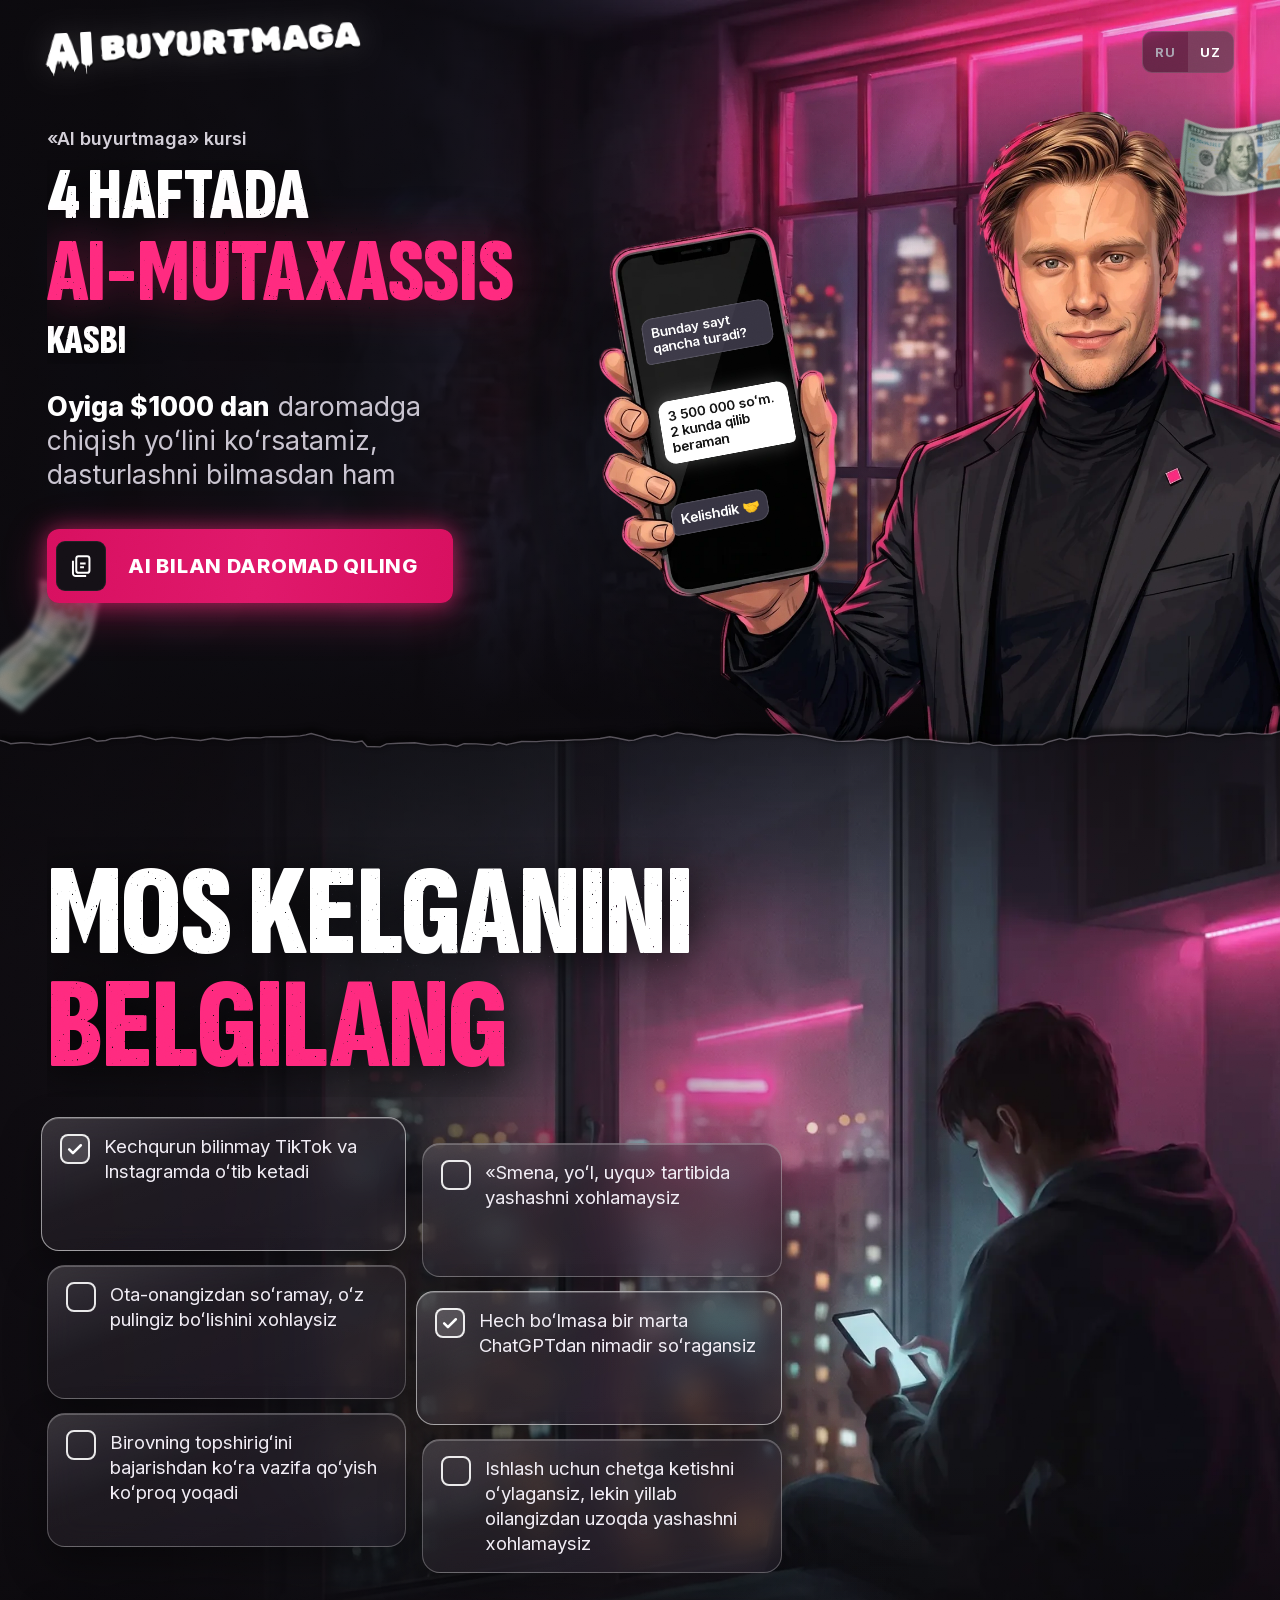
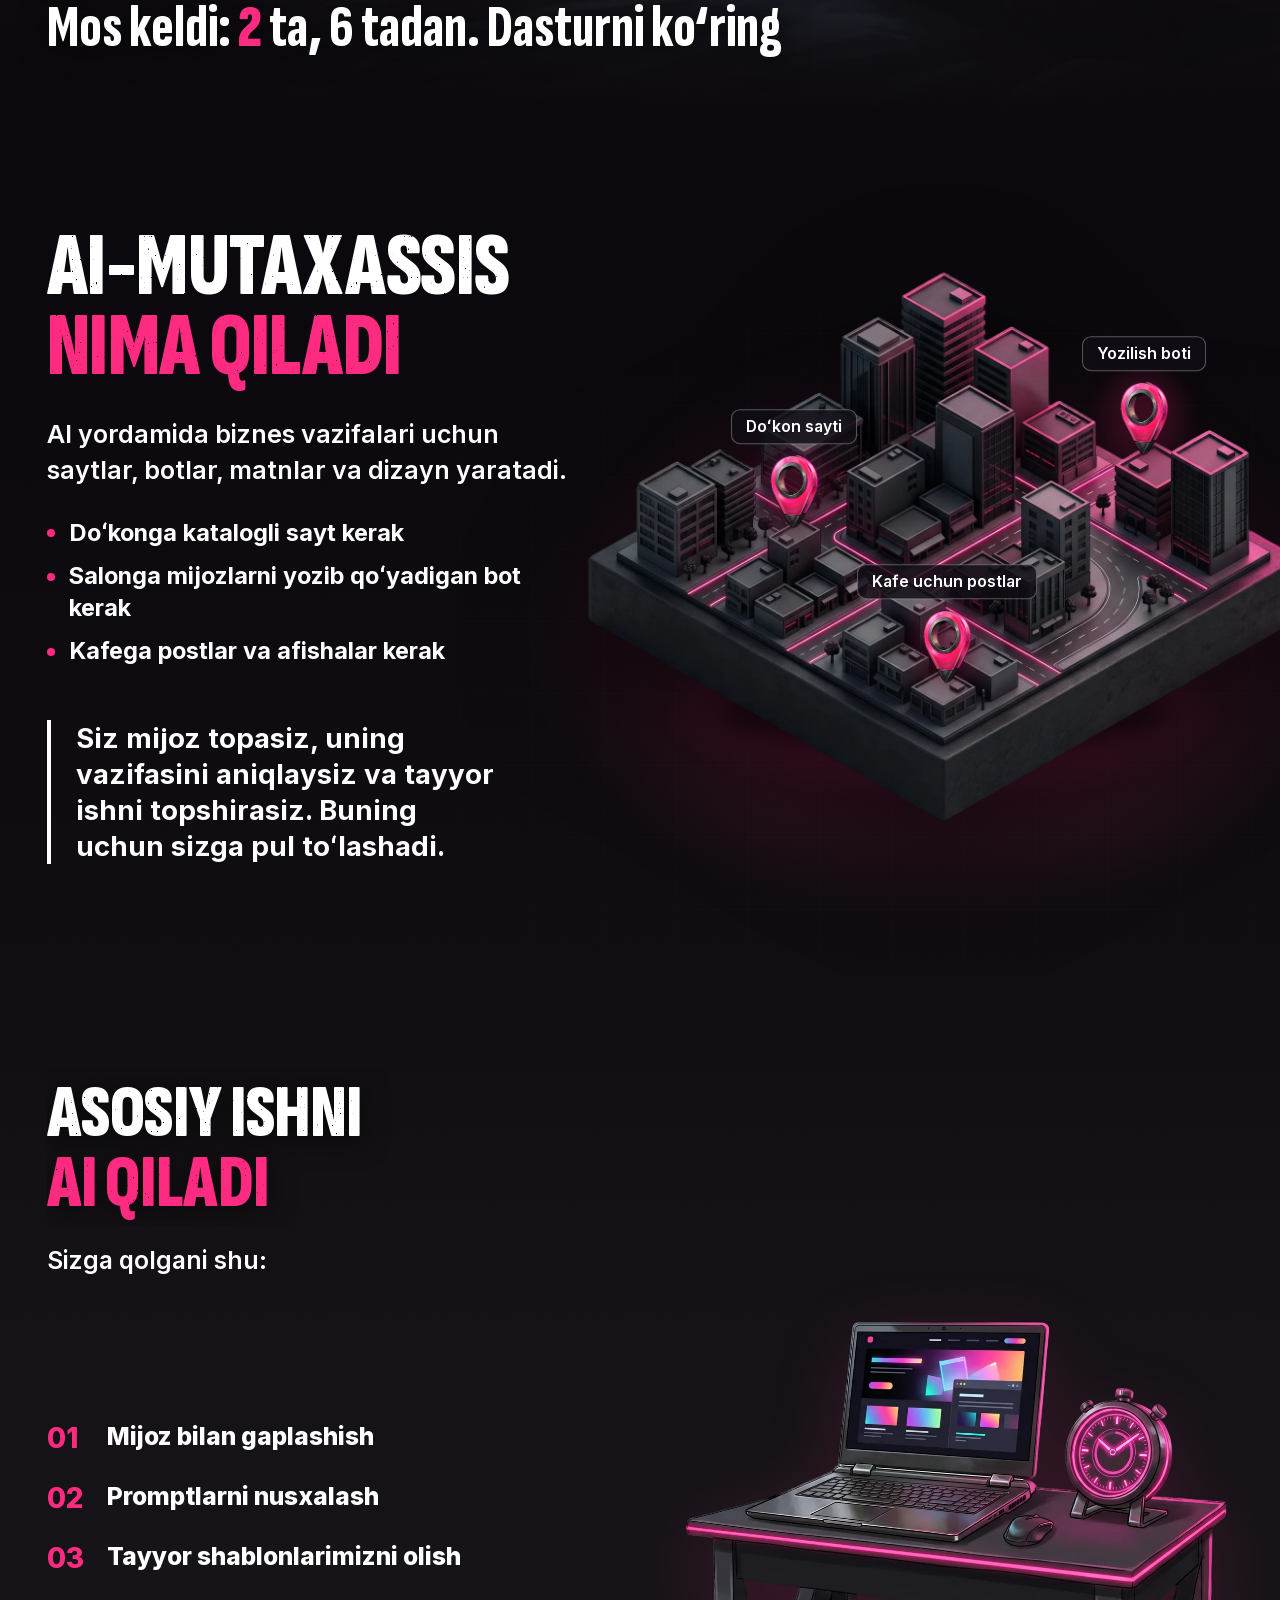
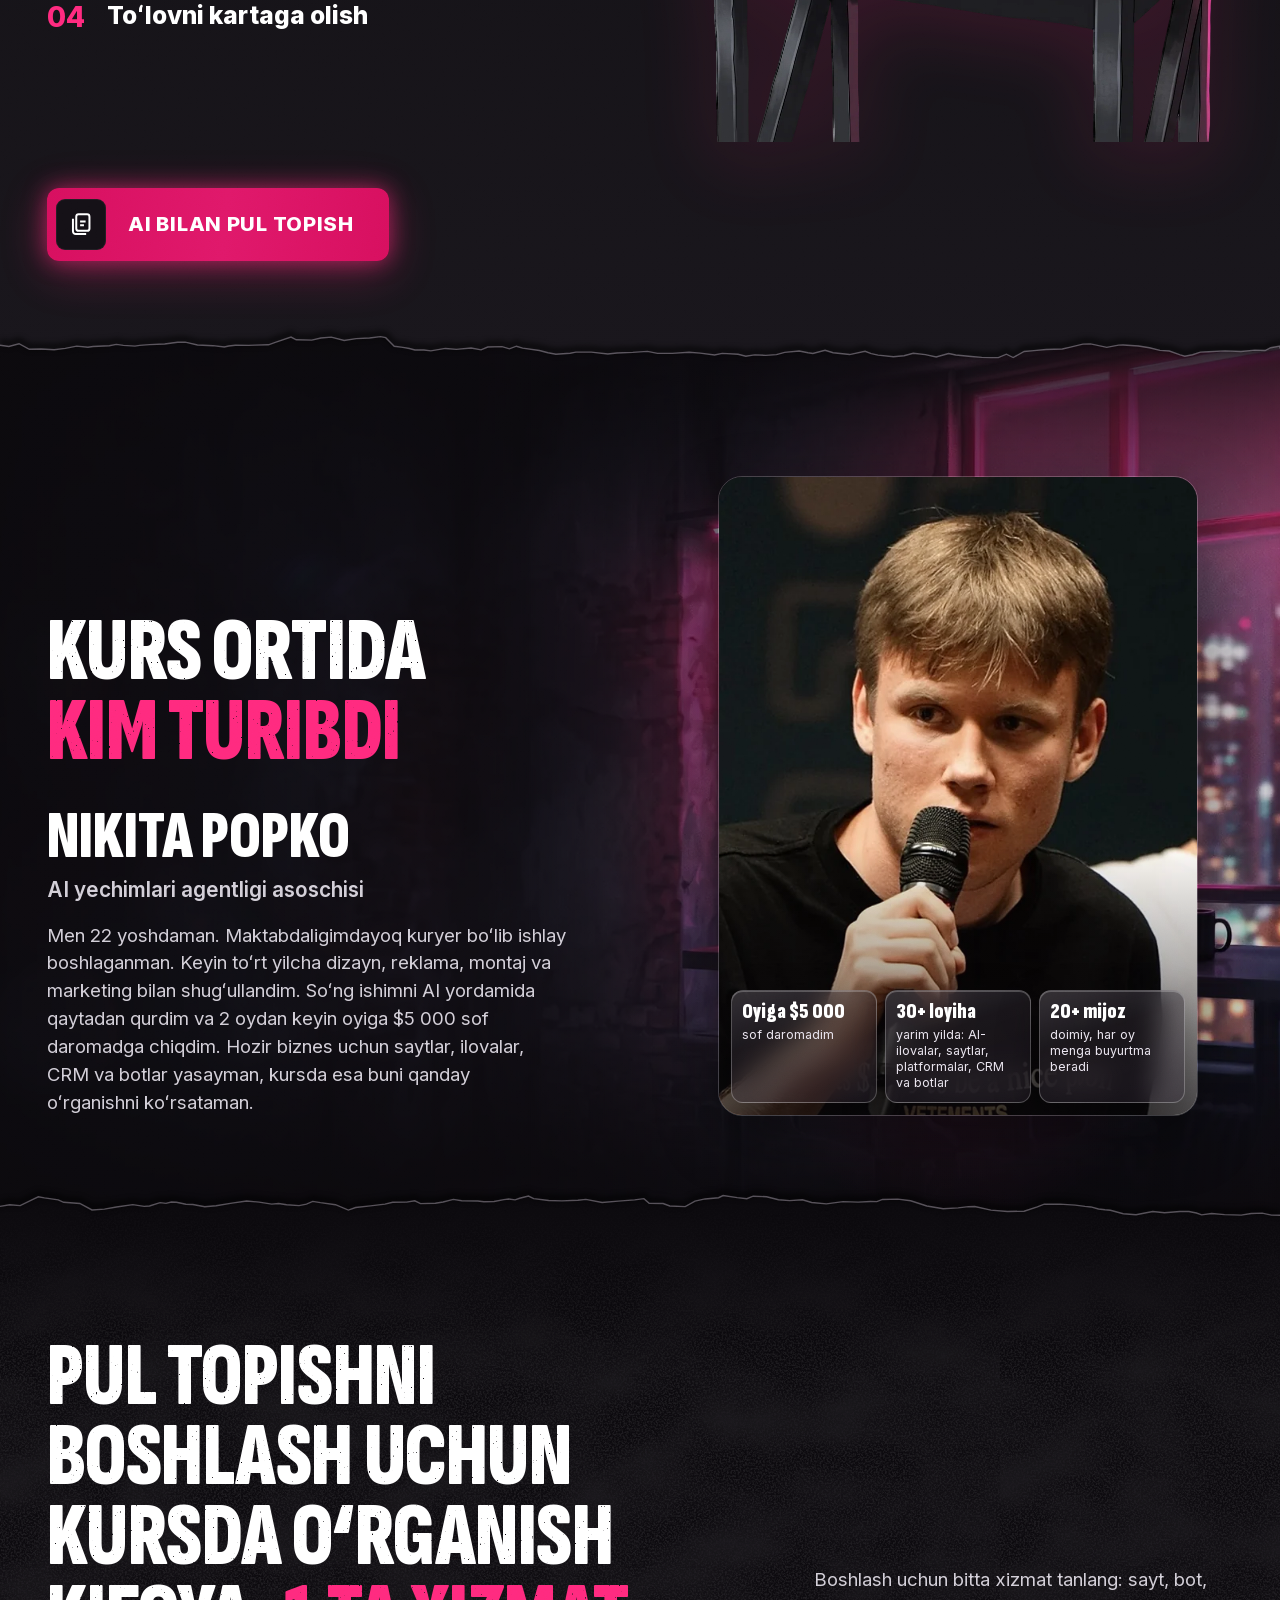
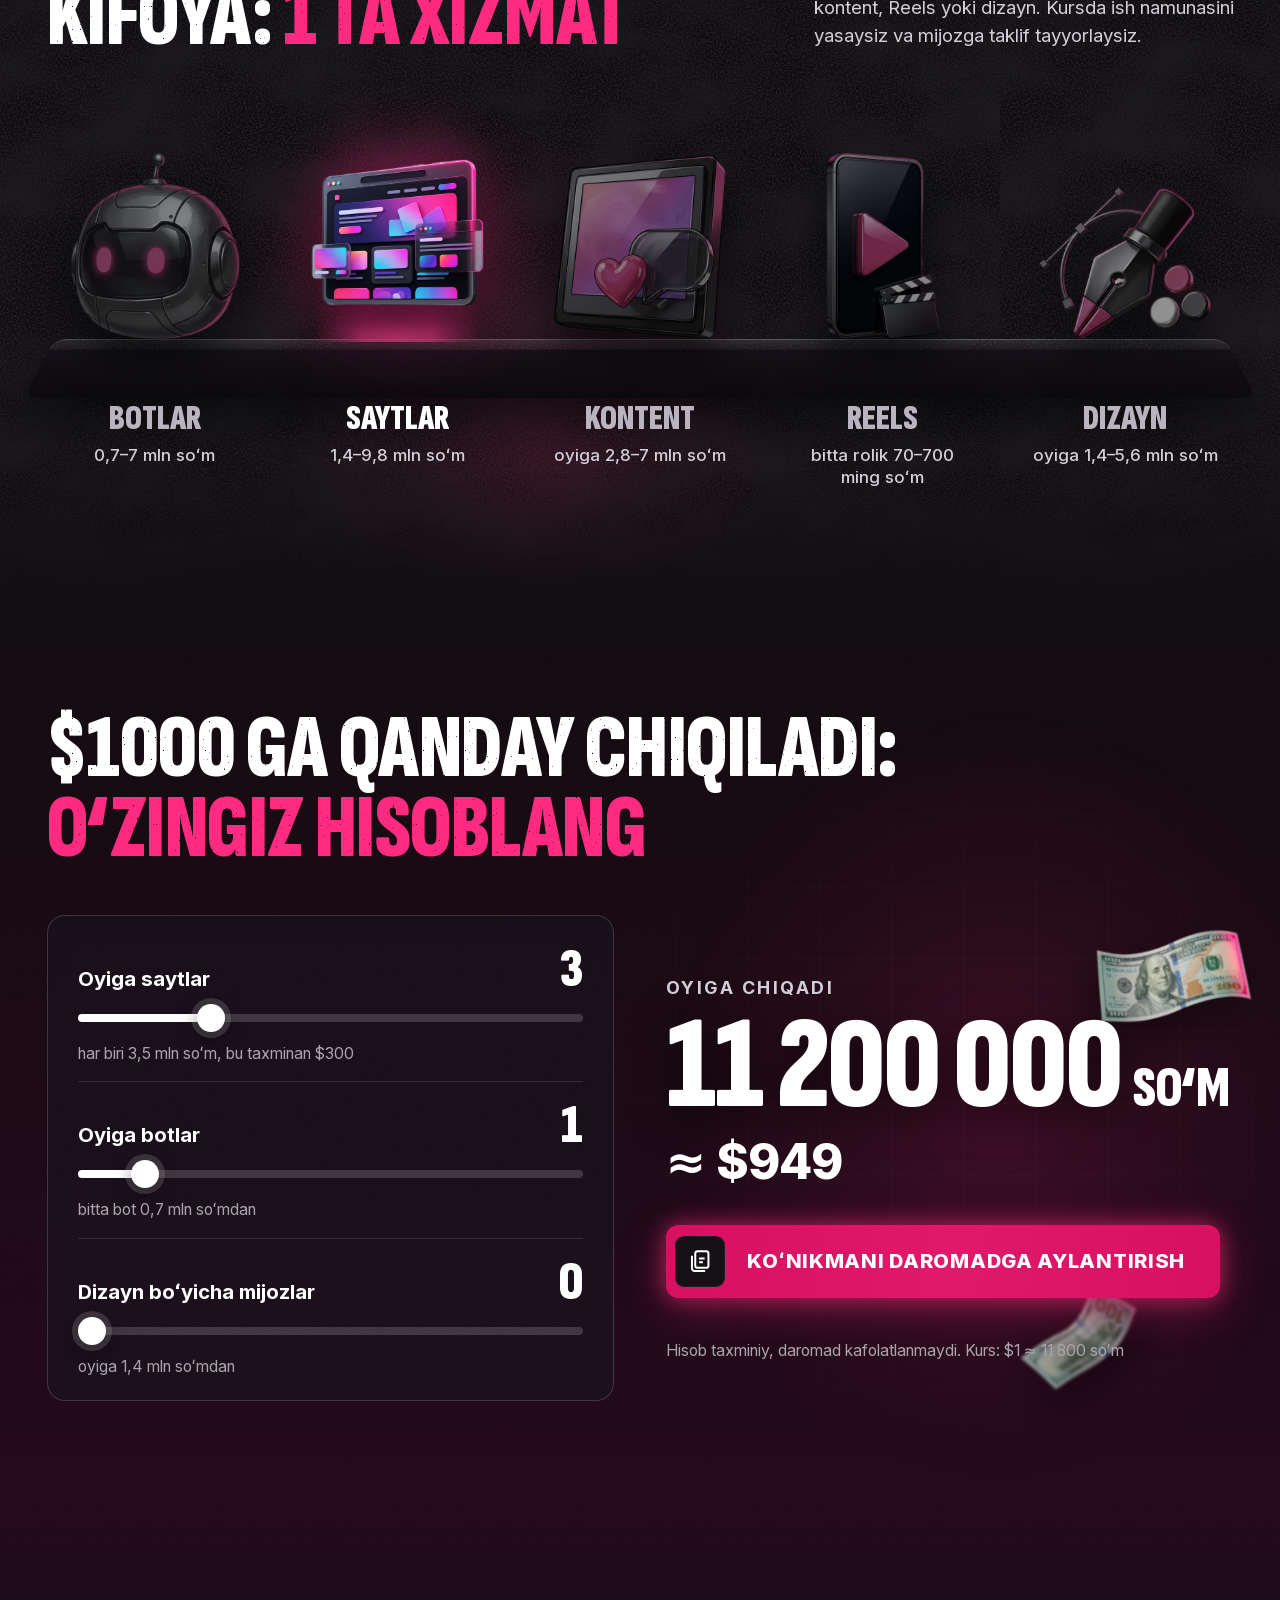
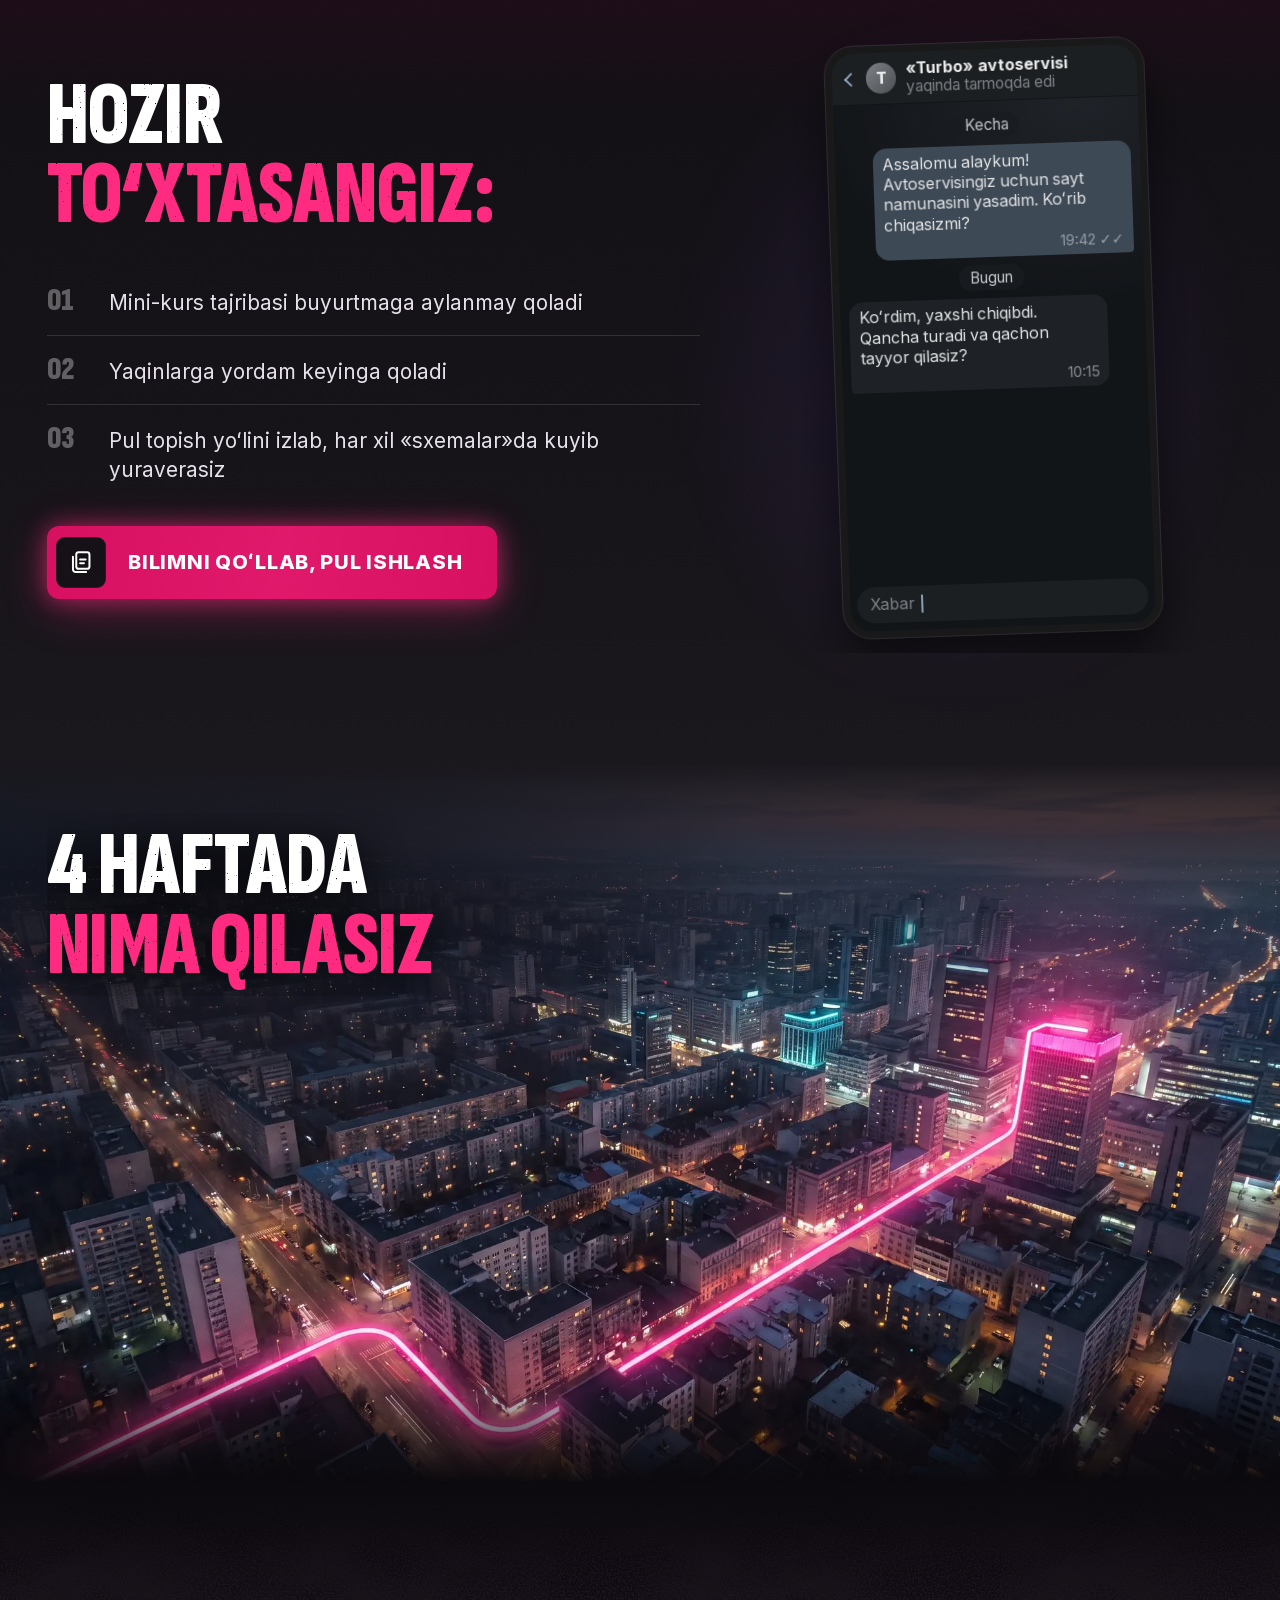
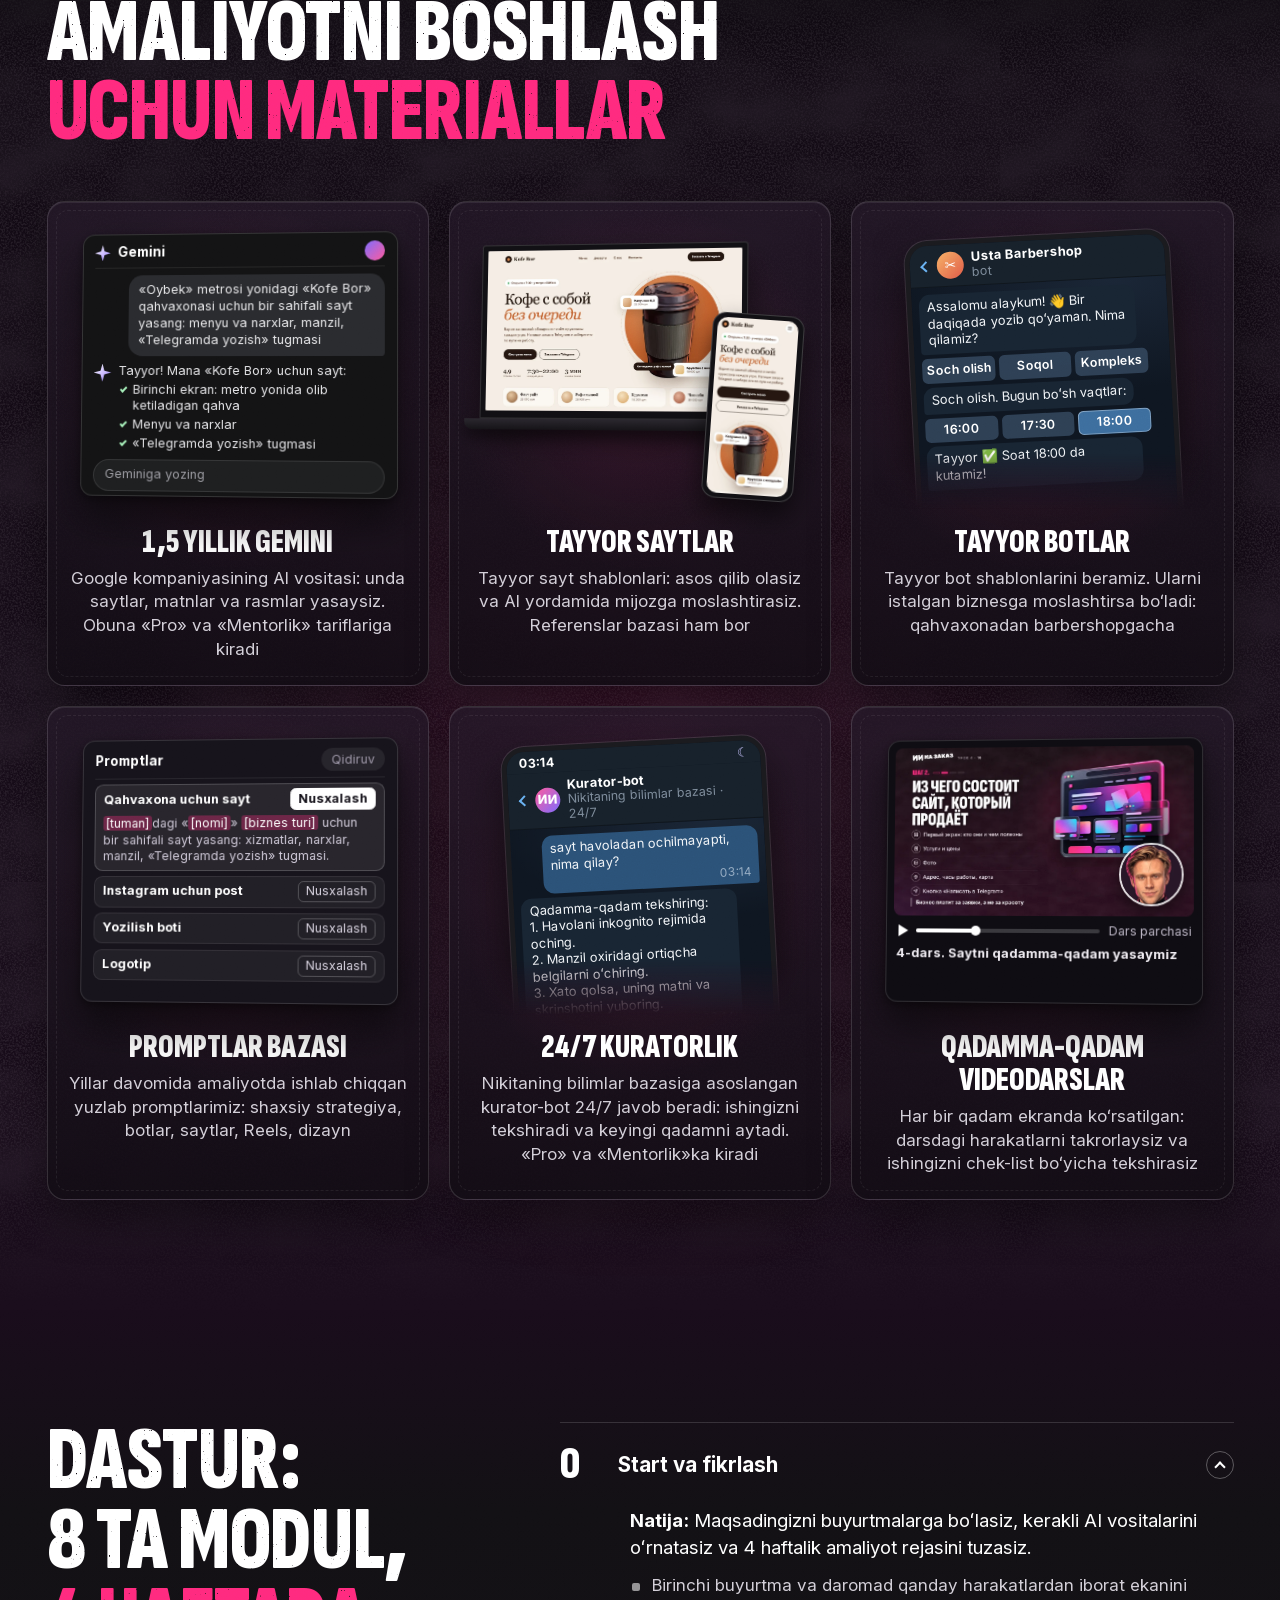
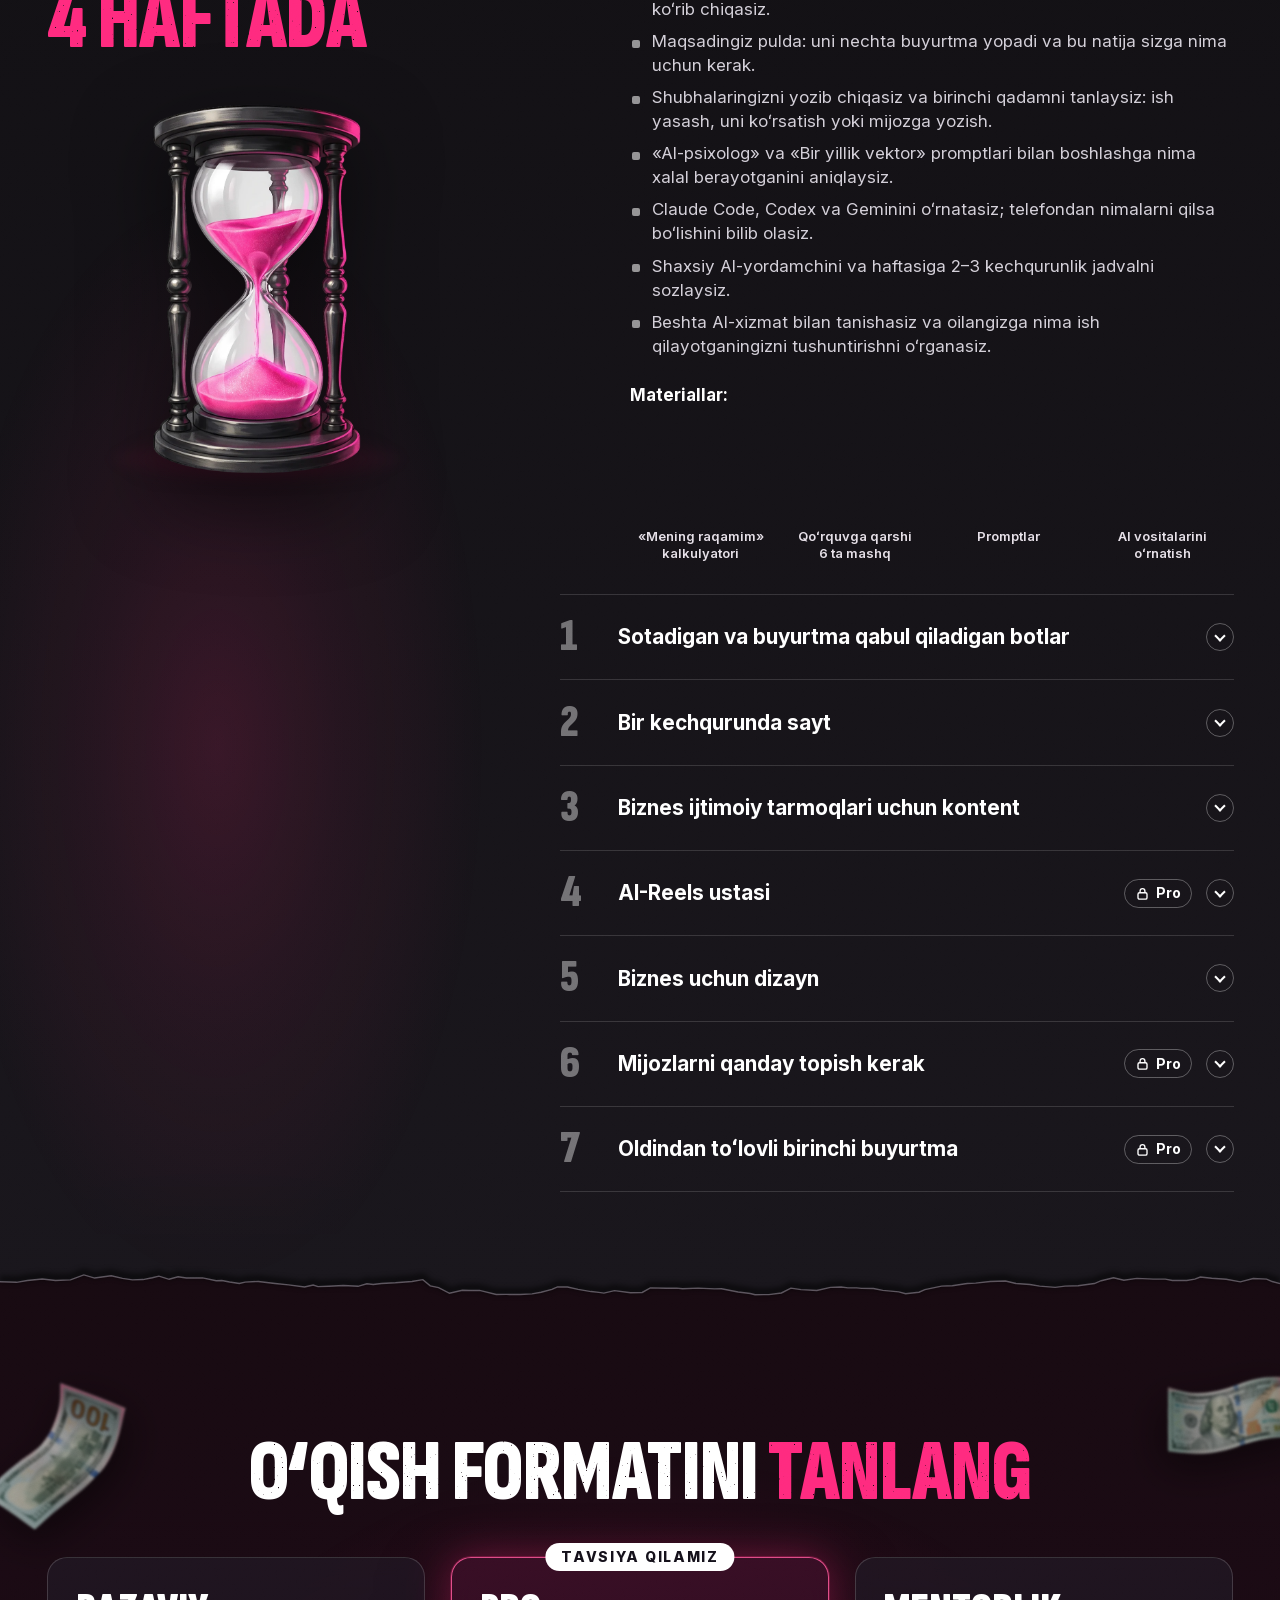
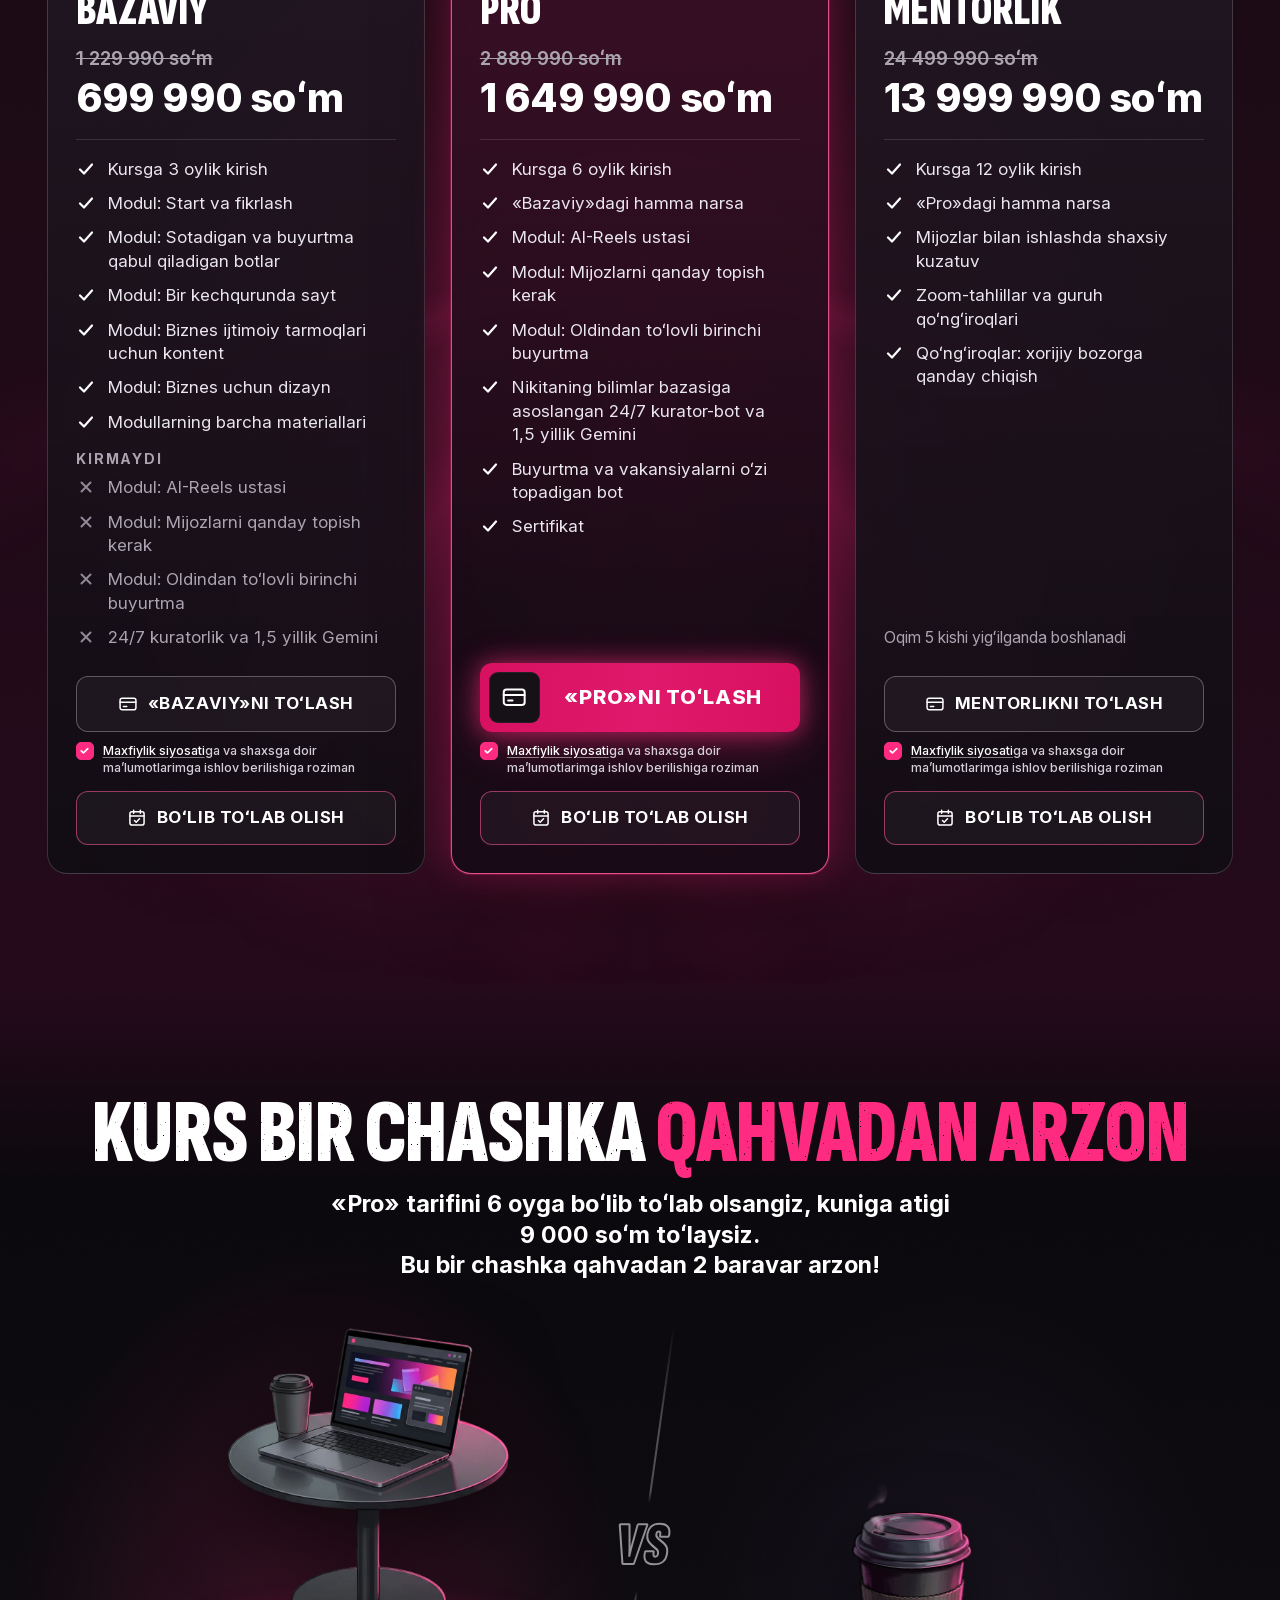
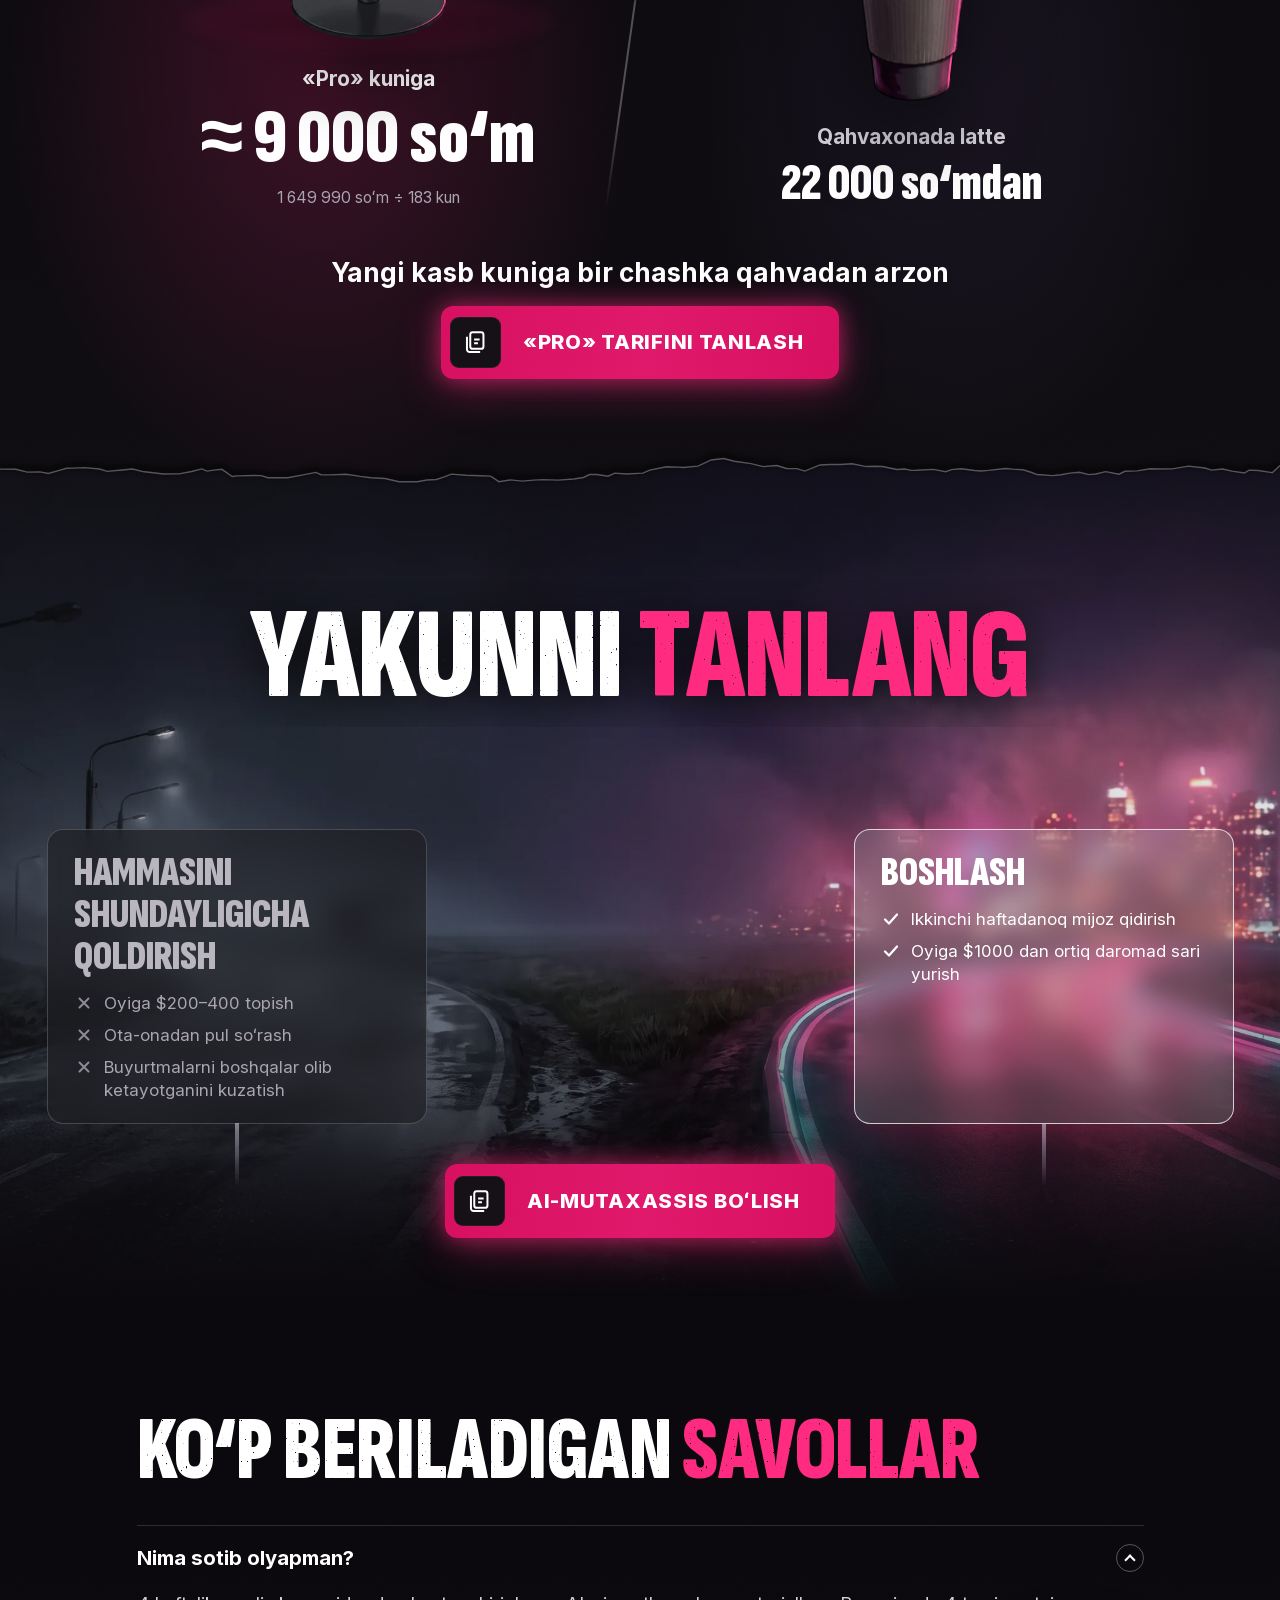
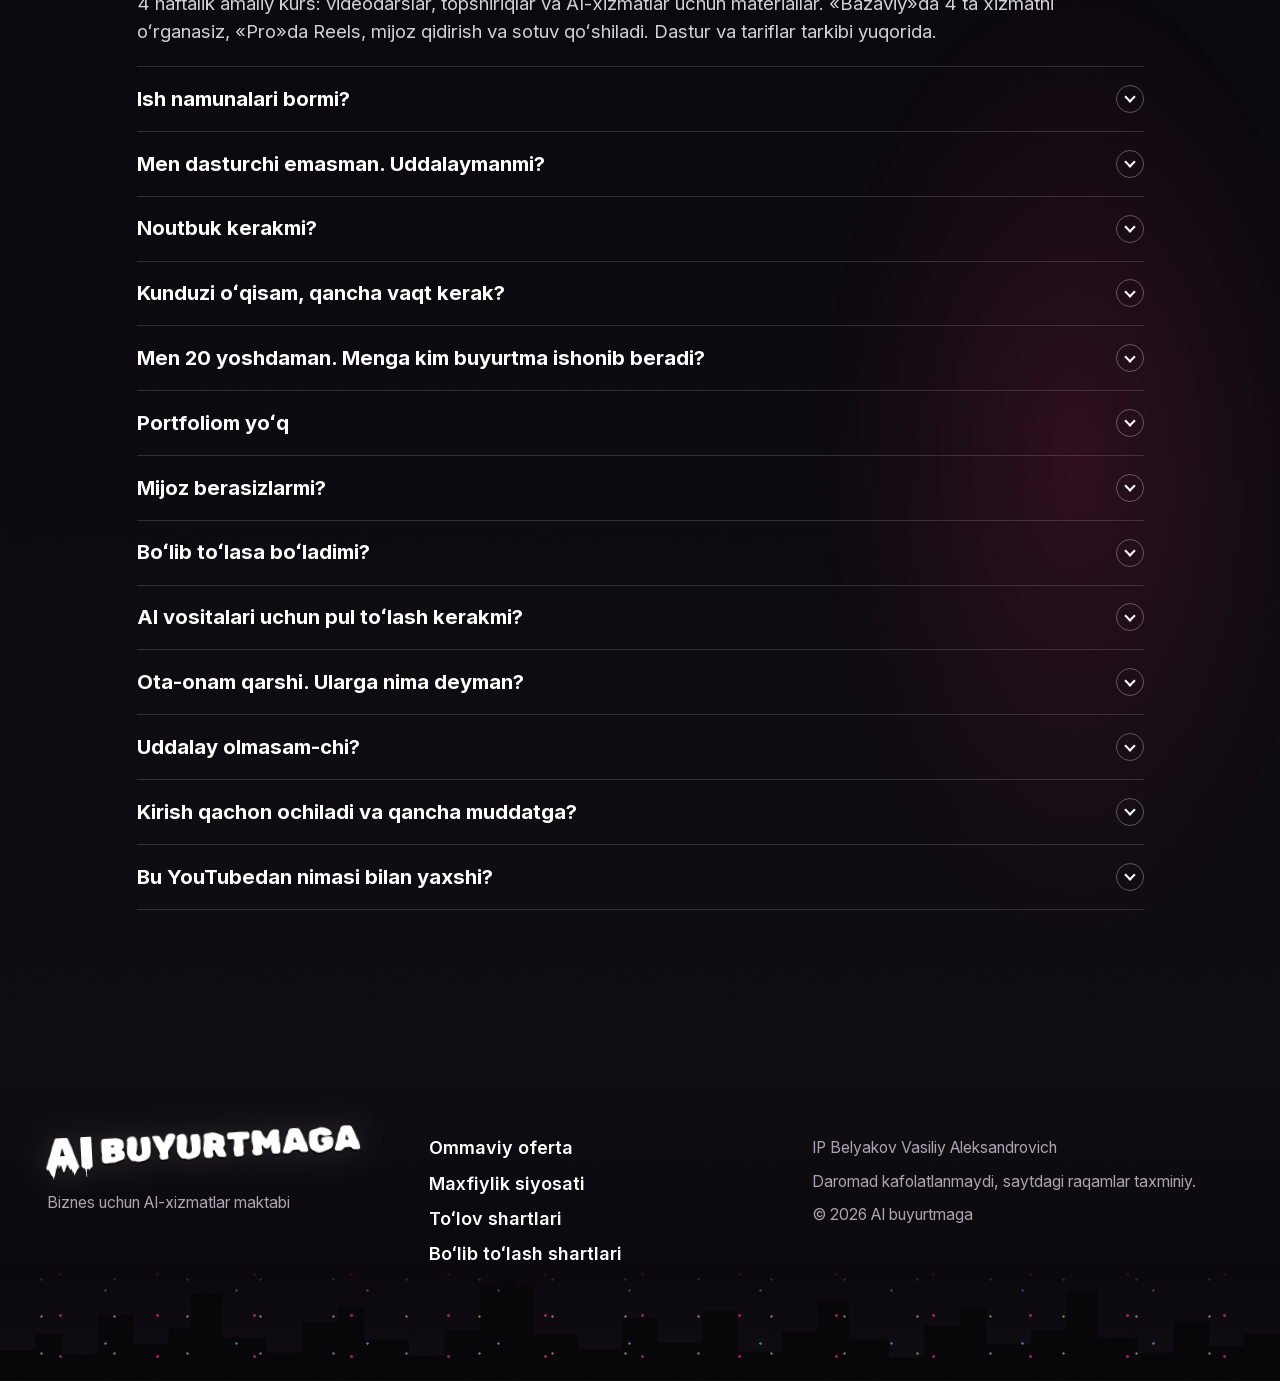
==== commit 1697fad5: "Тексты сайта после редактуры na-pero, узбекская версия сверена Co-Authored-By: Claude Opus 5.5 <nore" ====
--- a/index.html
+++ b/index.html
@@ -4,11 +4,11 @@
 <meta charset="UTF-8">
 <meta name="viewport" content="width=device-width, initial-scale=1.0">
 <title data-i18n="meta.title">AI buyurtmaga — biznes uchun AI-xizmatlar kursi</title>
-<meta name="description" content="4 haftada AI-mutaxassis kasbini egallang: biznes uchun AI yordamida saytlar, botlar, dizayn va kontent — dasturlashni bilmasdan ham." data-i18n-content="meta.desc">
+<meta name="description" content="4 haftalik AI-mutaxassis kasbi kursi: biznes uchun AI yordamida saytlar, botlar, dizayn va kontent. Dasturlashni bilish shart emas." data-i18n-content="meta.desc">
 <meta name="theme-color" content="#0E0B12">
 <meta property="og:type" content="website">
 <meta property="og:site_name" content="AI buyurtmaga" data-i18n-content="meta.site">
-<meta property="og:title" content="AI-mutaxassis kasbini egallang — AI buyurtmaga" data-i18n-content="meta.og_title">
+<meta property="og:title" content="AI-mutaxassis kasbi — AI buyurtmaga" data-i18n-content="meta.og_title">
 <meta property="og:description" content="Biznes uchun AI yordamida saytlar, botlar, dizayn va kontent — dasturlashni bilmasdan ham. 4 hafta, qadamma-qadam videodarslar va tayyor shablonlar." data-i18n-content="meta.og_desc">
 <meta property="og:image" content="https://npopko55-cmd.github.io/ii-na-zakaz/assets/og.jpg">
 <meta property="og:image:width" content="1200">
@@ -31,7 +31,7 @@
 <link rel="stylesheet" href="css/mock.css?v=917be49d8d1f">
 <link rel="stylesheet" href="css/module-materials.css?v=d982fc5d97e1">
 <style>/* порядок блоков в режиме «из бота» — собирает tools/build.py */.from-bot .page>[data-b="1"]{order:1}.from-bot .page>[data-b="1.5"]{order:2}.from-bot .page>[data-b="19"]{order:3}.from-bot .page>[data-b="10"]{order:4}.from-bot .page>[data-b="8"]{order:5}.from-bot .page>[data-b="9"]{order:6}.from-bot .page>[data-b="11"]{order:7}.from-bot .page>[data-b="12"]{order:8}.from-bot .page>[data-b="13"]{order:9}.from-bot .page>[data-b="6"]{order:10}.from-bot .page>[data-b="16"]{order:11}.from-bot .page>[data-b="17"]{order:12}.from-bot .page>[data-b="18"]{order:13}</style>
-<meta name="build-id" content="ff3f2fe0585e">
+<meta name="build-id" content="9690678f6813">
 <meta property="og:url" content="https://npopko55-cmd.github.io/ii-na-zakaz/">
 <meta name="robots" content="noindex,nofollow">
 </head>
@@ -65,9 +65,9 @@
         <h1 class="d1 worn">
           <span class="line a" data-i18n="b1.h1a">4&nbsp;haftada</span>
           <span class="line b pink" data-i18n="b1.h1b">AI-mutaxassis</span>
-          <span class="line c" data-i18n="b1.h1c">kasbini egallang</span>
+          <span class="line c" data-i18n="b1.h1c">kasbi</span>
         </h1>
-        <p class="lead" data-i18n="b1.lead"><b class="nobr">Oyiga $1000 dan</b> daromadga chiqing, <span class="br">dasturlashni bilmasdan ham</span></p>
+        <p class="lead" data-i18n="b1.lead"><b class="nobr">Oyiga $1000 dan</b> daromadga <span class="nobr">chiqish yoʻlini koʻrsatamiz,</span> <span class="br">dasturlashni bilmasdan ham</span></p>
 
         <div class="hero-scene" aria-hidden="false">
           <div class="glow hero-glow" aria-hidden="true"></div>
@@ -121,7 +121,7 @@
   <div class="wrap mission-in">
     <p class="mission-kick" data-i18n="b1a.kick">«AI buyurtmaga» mini-kursi</p>
     <h2 class="h2 h2--xl worn mission-h"><span class="line" data-i18n="b1a.h2a">Mini-kurs</span><span class="line pink" data-i18n="b1a.h2b">yakunlandi</span></h2>
-    <p class="lead mission-lead" data-i18n="b1a.lead">Mini-kursda biznesning vazifasini qanday topishni va AI bilan sayt yasashni koʻrdingiz. Kursda amaliyotni davom ettirasiz: portfolio uchun ishlardan tortib birinchi pullik buyurtmani topishgacha.</p>
+    <p class="lead mission-lead" data-i18n="b1a.lead">Mini-kursda kompaniya topib, unga AI bilan sayt yasashni koʻrdingiz. Kursda amaliyotni davom ettirasiz: portfolio uchun ishlar yigʻasiz va birinchi pullik buyurtmagacha yoʻlni bosib oʻtasiz.</p>
     <ol class="track" role="list">
       <li class="tr done"><span class="tr-dot gl"><svg viewBox="0 0 24 24" fill="none" stroke="#fff" stroke-width="2.6" stroke-linecap="round" stroke-linejoin="round" aria-hidden="true"><path d="M5.5 12.5l4 4 9-9.5"/></svg></span><div><b data-i18n="b1a.s1">1⁠–⁠3-darslar</b><span data-i18n="b1a.s1d">Kasb, 5&nbsp;ta xizmat va narxlar</span></div></li>
       <li class="tr done"><span class="tr-dot gl"><svg viewBox="0 0 24 24" fill="none" stroke="#fff" stroke-width="2.6" stroke-linecap="round" stroke-linejoin="round" aria-hidden="true"><path d="M5.5 12.5l4 4 9-9.5"/></svg></span><div><b data-i18n="b1a.s2">4-dars</b><span data-i18n="b1a.s2d">Kompaniya topish va unga sayt yasash</span></div></li>
@@ -144,7 +144,7 @@
   </div>
   <div class="wrap">
     <div class="who-copy">
-      <h2 class="h2 h2--xl worn"><span data-i18n="b2.h2a">Oʻzingizni</span> <span class="pink" data-i18n="b2.h2b">tanidingizmi?</span></h2>
+      <h2 class="h2 h2--xl worn"><span data-i18n="b2.h2a">Mos kelganini</span> <span class="pink" data-i18n="b2.h2b">belgilang</span></h2>
       <ul class="checks" role="list">
           <li class="note gl"><label class="check"><input type="checkbox" checked><span class="box" aria-hidden="true"><svg viewBox="0 0 24 24" fill="none" stroke="#fff" stroke-width="3" stroke-linecap="round" stroke-linejoin="round"><path d="M5 12.5l4.5 4.5L19 7.5"/></svg></span><span class="t" data-i18n="b2.r1">Kechqurun bilinmay TikTok va Instagramda oʻtib ketadi</span></label></li>
           <li class="note gl"><label class="check"><input type="checkbox"><span class="box" aria-hidden="true"><svg viewBox="0 0 24 24" fill="none" stroke="#fff" stroke-width="3" stroke-linecap="round" stroke-linejoin="round"><path d="M5 12.5l4.5 4.5L19 7.5"/></svg></span><span class="t" data-i18n="b2.r2">«Smena, yoʻl, uyqu» tartibida yashashni xohlamaysiz</span></label></li>
@@ -153,7 +153,7 @@
           <li class="note gl"><label class="check"><input type="checkbox"><span class="box" aria-hidden="true"><svg viewBox="0 0 24 24" fill="none" stroke="#fff" stroke-width="3" stroke-linecap="round" stroke-linejoin="round"><path d="M5 12.5l4.5 4.5L19 7.5"/></svg></span><span class="t" data-i18n="b2.r5">Birovning topshirigʻini bajarishdan koʻra vazifa qoʻyish koʻproq yoqadi</span></label></li>
           <li class="note gl"><label class="check"><input type="checkbox"><span class="box" aria-hidden="true"><svg viewBox="0 0 24 24" fill="none" stroke="#fff" stroke-width="3" stroke-linecap="round" stroke-linejoin="round"><path d="M5 12.5l4.5 4.5L19 7.5"/></svg></span><span class="t" data-i18n="b2.r6">Ishlash uchun chetga ketishni oʻylagansiz, lekin yillab oilangizdan uzoqda yashashni xohlamaysiz</span></label></li>
       </ul>
-      <p class="who-sum" aria-live="polite"><span class="sum-few" data-i18n="b2.sum">Kamida ikkitasi mos keldimi? Nimani oʻrganishimizni koʻring</span><span class="sum-ok"><span data-i18n="b2.sum_ok1">Mos keldi:</span> <b class="cnt" data-count>2</b> <span data-i18n="b2.sum_ok2">ta, 6&nbsp;tadan. Dasturni koʻring</span></span></p>
+      <p class="who-sum" aria-live="polite"><span class="sum-few" data-i18n="b2.sum">Kamida ikkitasi mos kelsa, kurs dasturini koʻring</span><span class="sum-ok"><span data-i18n="b2.sum_ok1">Mos keldi:</span> <b class="cnt" data-count>2</b> <span data-i18n="b2.sum_ok2">ta, 6&nbsp;tadan. Dasturni koʻring</span></span></p>
     </div>
   </div>
 </section>
@@ -191,14 +191,14 @@
 <section class="sec s-graphite era era-workflow only-cold" id="era" data-b="4" style="--pc:#100D12">
   <div class="surf" aria-hidden="true"></div>
   <div class="wrap">
-    <h2 class="h2 h2--md worn"><span class="line" data-i18n="b4.h2a">AI siz uchun</span><span class="line pink" data-i18n="b4.h2b">pul ishlaydi</span></h2>
-    <p class="era-intro" data-i18n="b4.intro">Sizdan faqat shu kerak:</p>
+    <h2 class="h2 h2--md worn"><span class="line" data-i18n="b4.h2a">Asosiy ishni</span><span class="line pink" data-i18n="b4.h2b">AI qiladi</span></h2>
+    <p class="era-intro" data-i18n="b4.intro">Sizga qolgani shu:</p>
     <div class="era-workflow-grid">
       <ol class="era-steps">
         <li><span class="era-step-num" aria-hidden="true">01</span><div><h3 data-i18n="b4.step1">Mijoz bilan gaplashish</h3></div></li>
         <li><span class="era-step-num" aria-hidden="true">02</span><div><h3 data-i18n="b4.step2">Promptlarni nusxalash</h3></div></li>
-        <li><span class="era-step-num" aria-hidden="true">03</span><div><h3 data-i18n="b4.step3">Bizning tayyor dasturlarimizni olish</h3></div></li>
-        <li><span class="era-step-num" aria-hidden="true">04</span><div><h3 data-i18n="b4.step4">Pulni kartaga qabul qilish</h3></div></li>
+        <li><span class="era-step-num" aria-hidden="true">03</span><div><h3 data-i18n="b4.step3">Tayyor shablonlarimizni olish</h3></div></li>
+        <li><span class="era-step-num" aria-hidden="true">04</span><div><h3 data-i18n="b4.step4">Toʻlovni kartaga olish</h3></div></li>
       </ol>
       <div class="era-workflow-art" aria-hidden="true"><img src="assets/img/neon_laptop.webp" alt="" width="1100" height="849" loading="lazy"></div>
     </div>
@@ -313,7 +313,7 @@
         <span class="btn-ico" aria-hidden="true"><svg viewBox="0 0 24 24" fill="none" stroke="#fff" stroke-width="1.8" stroke-linejoin="round"><rect x="7.5" y="3" width="12" height="15" rx="2.2"/><path d="M4.5 7v11.5A2.5 2.5 0 0 0 7 21h9.5"/><path d="M11 9.5h5M11 13h3.5"/></svg></span>
         <span class="btn-label" data-i18n="cta.calc">Koʻnikmani daromadga aylantirish</span>
       </a>
-      <p class="note calc-note" data-i18n="b6.note">Bu daromad vaʼdasi emas, hisob-kitob. Kurs: <span class="nobr">$1&nbsp;≈ 11&nbsp;800&nbsp;soʻm</span></p>
+      <p class="note calc-note" data-i18n="b6.note">Hisob taxminiy, daromad kafolatlanmaydi. Kurs: <span class="nobr">$1&nbsp;≈ 11&nbsp;800&nbsp;soʻm</span></p>
     </div>
     </div>
   </div>
@@ -330,8 +330,8 @@
     <div class="inaction-copy">
       <h2 class="h2 worn"><span class="line" data-i18n="b19.h2a">Hozir</span><span class="line pink" data-i18n="b19.h2b">toʻxtasangiz:</span></h2>
       <ol class="pain" role="list">
-        <li><span class="pain-n" aria-hidden="true">01</span><p data-i18n="b19.point1">Mini-kursda olgan tajribangizni shamolga sovurasiz</p></li>
-        <li><span class="pain-n" aria-hidden="true">02</span><p data-i18n="b19.point2">Yaqinlaringizga yordam bera olmaysiz</p></li>
+        <li><span class="pain-n" aria-hidden="true">01</span><p data-i18n="b19.point1">Mini-kurs tajribasi buyurtmaga aylanmay qoladi</p></li>
+        <li><span class="pain-n" aria-hidden="true">02</span><p data-i18n="b19.point2">Yaqinlarga yordam keyinga qoladi</p></li>
         <li><span class="pain-n" aria-hidden="true">03</span><p data-i18n="b19.point3">Pul topish yoʻlini izlab, har xil «sxemalar»da kuyib yuraverasiz</p></li>
       </ol>
       <a class="btn inaction-cta" href="#tariffs" data-track="cta" data-place="stop"><span class="btn-ico" aria-hidden="true"><svg viewBox="0 0 24 24" fill="none" stroke="#fff" stroke-width="1.8" stroke-linecap="round" stroke-linejoin="round"><rect x="7.5" y="3" width="12" height="15" rx="2.2"/><path d="M4.5 7v11.5A2.5 2.5 0 0 0 7 21h9.5"/><path d="M11 9.5h5M11 13h3.5"/></svg></span><span class="btn-label" data-i18n="cta.stop">Bilimni qoʻllab, pul ishlash</span></a>
@@ -357,7 +357,7 @@
 <!-- ============ 10. РЕЗУЛЬТАТ КУРСА — городской маршрут вместо блока уровней дохода ============ -->
 <section class="sec path-sec" id="path" data-b="10" style="--pc:#19161C;--pb:#19161C">
   <div class="wrap path-top">
-    <h2 class="h2 worn path-h"><span class="line" data-i18n="b10.h2a">4&nbsp;haftada</span><span class="line pink" data-i18n="b10.h2b">nimaga erishasiz</span></h2>
+    <h2 class="h2 worn path-h"><span class="line" data-i18n="b10.h2a">4&nbsp;haftada</span><span class="line pink" data-i18n="b10.h2b">nima qilasiz</span></h2>
   </div>
   <div class="route">
     <picture class="route-img" aria-hidden="true">
@@ -367,8 +367,8 @@
     <ol class="wps" role="list">
         <li class="wp wp--above" style="--dx:18.2%;--dy:86.3%;--mx:15.9%;--mf:.159;--my:96%;--mrest:0.841"><i class="wp-dot" aria-hidden="true"></i><div class="wp-l gl"><span class="wp-n" data-i18n="b10.step1">1-hafta</span><b data-i18n="b10.c1">Portfolio yigʻasiz</b><span class="wp-d" data-i18n="b10.d1">Biz tayyor portfolio beramiz, siz esa uni AI yordamida oʻzingizga moslashtirasiz</span></div></li>
         <li class="wp wp--above" style="--dx:51.3%;--dy:80.7%;--mx:28.6%;--mf:.286;--my:74.5%;--mrest:0.714"><i class="wp-dot" aria-hidden="true"></i><div class="wp-l gl"><span class="wp-n" data-i18n="b10.step2">2-hafta</span><b data-i18n="b10.c2">Mijoz qidirishni boshlaysiz</b><span class="wp-d" data-i18n="b10.d2">Asosiy materialni oʻtasiz va buyurtmalarga ilk javoblarni yuborasiz</span></div></li>
-        <li class="wp wp--below" style="--dx:69.6%;--dy:60.6%;--mx:35.9%;--mf:.359;--my:51.6%;--mrest:0.641"><i class="wp-dot" aria-hidden="true"></i><div class="wp-l gl"><span class="wp-n" data-i18n="b10.step3">3-hafta</span><b data-i18n="b10.c3">Ilk pul</b><span class="wp-d" data-i18n="b10.d3">Ilk pulni topa boshlaysiz</span></div></li>
-        <li class="wp wp--al wp--boss" style="--dx:87.1%;--dy:38.7%;--mx:26%;--mf:.26;--my:22.2%;--mrest:0.740"><i class="wp-dot" aria-hidden="true"></i><div class="wp-l gl"><span class="wp-n" data-i18n="b10.step4">4-hafta</span><b data-i18n="b10.c4">Toʻlaqonli <span class="nobr">AI-mutaxassis</span> boʻlasiz</b><span class="wp-d" data-i18n="b10.d4">Qolgan modullarni oʻtasiz va oyiga 1000&nbsp;dollardan ishlay boshlaysiz</span></div></li>
+        <li class="wp wp--below" style="--dx:69.6%;--dy:60.6%;--mx:35.9%;--mf:.359;--my:51.6%;--mrest:0.641"><i class="wp-dot" aria-hidden="true"></i><div class="wp-l gl"><span class="wp-n" data-i18n="b10.step3">3-hafta</span><b data-i18n="b10.c3">Ilk buyurtma</b><span class="wp-d" data-i18n="b10.d3">Oldindan toʻlovli ilk buyurtmani bajarasiz</span></div></li>
+        <li class="wp wp--al wp--boss" style="--dx:87.1%;--dy:38.7%;--mx:26%;--mf:.26;--my:22.2%;--mrest:0.740"><i class="wp-dot" aria-hidden="true"></i><div class="wp-l gl"><span class="wp-n" data-i18n="b10.step4">4-hafta</span><b data-i18n="b10.c4"><span class="nobr">AI-mutaxassis</span> boʻlasiz</b><span class="wp-d" data-i18n="b10.d4">Qolgan modullarni oʻtib, oyiga 1000&nbsp;dollardan daromad sari yurasiz</span></div></li>
     </ol>
   </div>
 </section>
@@ -400,12 +400,12 @@
     </div>
     <p class="gm-in" data-i18n="mk.gem_in">Geminiga yozing</p>
   </div>
-</div><p class="slot-t" data-i18n="b9.t1">1,5&nbsp;yillik Gemini</p><p class="slot-d" data-i18n="b9.d1">Google kompaniyasining AI vositasi: unda saytlar, matnlar va rasmlar yasaysiz. «Pro» va «Mentorlik» tariflarida obunani sovgʻa qilamiz</p></li>
+</div><p class="slot-t" data-i18n="b9.t1">1,5&nbsp;yillik Gemini</p><p class="slot-d" data-i18n="b9.d1">Google kompaniyasining AI vositasi: unda saytlar, matnlar va rasmlar yasaysiz. Obuna «Pro» va «Mentorlik» tariflariga kiradi</p></li>
       <li class="slot"><!-- мокап: настоящий скрин сайта — лендинг кофейни Kofe Bor (tools/mock-sites/kofe-bor.html, 28.10), ноутбук + телефон -->
 <div class="mock mock--sites" aria-hidden="true">
   <div class="m-laptop"><div class="m-lid"><img src="assets/img/mock_site_d.webp" alt="" loading="lazy" width="960" height="600"></div><div class="m-deck"></div></div>
   <div class="m-phone"><img src="assets/img/mock_site_m.webp" alt="" loading="lazy" width="360" height="779"></div>
-</div><p class="slot-t" data-i18n="b9.t2">Tayyor saytlar</p><p class="slot-d" data-i18n="b9.d2">Tayyor shablonlar beramiz: asos qilib olasiz va AI yordamida mijozga moslashtirasiz. Yana katta referenslar bazasi</p></li>
+</div><p class="slot-t" data-i18n="b9.t2">Tayyor saytlar</p><p class="slot-d" data-i18n="b9.d2">Tayyor sayt shablonlari: asos qilib olasiz va AI yordamida mijozga moslashtirasiz. Referenslar bazasi ham bor</p></li>
       <li class="slot"><!-- мокап: Telegram-бот барбершопа, тёмная тема -->
 <div class="mock mock--tg" aria-hidden="true">
   <div class="mphone">
@@ -418,7 +418,7 @@
       <div class="tg-msg in"><p data-i18n="mk.bot_m3">Tayyor ✅ Soat 18:00 da kutamiz!</p></div>
     </div>
   </div>
-</div><p class="slot-t" data-i18n="b9.t3">Tayyor botlar</p><p class="slot-d" data-i18n="b9.d3">Tayyor bot shablonlarini sovgʻa qilamiz. Ularni istalgan biznesga oson moslashtirasiz: qahvaxonadan barbershopgacha</p></li>
+</div><p class="slot-t" data-i18n="b9.t3">Tayyor botlar</p><p class="slot-d" data-i18n="b9.d3">Tayyor bot shablonlarini beramiz. Ularni istalgan biznesga moslashtirsa boʻladi: qahvaxonadan barbershopgacha</p></li>
       <li class="slot"><!-- мокап: база промптов — шаблон из урока 4 (слайд 17) -->
 <div class="mock mock--prompts" aria-hidden="true">
   <div class="mwin mw-pr">
@@ -476,7 +476,7 @@
       </details>
       <details class="lv">
         <summary><span class="lv-n">1</span><span class="lv-t" data-i18n="b11.l1">Sotadigan va buyurtma qabul qiladigan botlar</span><span class="lv-chev" aria-hidden="true"></span></summary>
-        <div class="lv-body"><p class="lv-res"><b data-i18n="b11.res">Natija:</b> <span data-i18n="b11.l1r">Biznesning aniq vazifasi uchun bot namoyishini yasab, tekshirasiz.</span></p><ul><li data-i18n="b11.l1b0">Sotuvchi-bot mijozlar bilan oʻzbek va rus tillarida gaplashadi.</li><li data-i18n="b11.l1b1">Saralovchi-bot savollar beradi va mos arizalarni egasiga yuboradi.</li><li data-i18n="b11.l1b2">Repozitoriydagi ikkita tayyor botni roʻyxatingizdagi kompaniyaga moslashtirasiz.</li><li data-i18n="b11.l1b3">Payme yoki Click ulashni va arizalarni egasiga Telegramga yuborishni oʻrganasiz.</li><li data-i18n="b11.l1b4">Botni sinov arizalarida tekshirasiz va qisqa demo yozib olasiz.</li></ul><p class="lv-materials-title" data-i18n="b11.materials_title">Materiallar:</p><ul class="lv-materials-row" data-module-materials="1" style="--items:5" role="list" aria-label="1-modul materiallari" data-i18n-aria-label="b11.mat1"><li><img src="assets/img/material-items/m1-scenarios.webp" alt="" width="768" height="768" loading="lazy" decoding="async"><span data-i18n="b11.m1.scenarios">10 ta bot ssenariysi</span></li><li><img src="assets/img/material-items/m1-repos.webp" alt="" width="768" height="768" loading="lazy" decoding="async"><span data-i18n="b11.m1.repos">2 ta tayyor repozitoriy</span></li><li><img src="assets/img/material-items/m1-prompts.webp" alt="" width="768" height="768" loading="lazy" decoding="async"><span data-i18n="b11.m1.prompts">Promptlar</span></li><li><img src="assets/img/material-items/m1-plan.webp" alt="" width="768" height="768" loading="lazy" decoding="async"><span data-i18n="b11.m1.plan">Ishga tushirish rejasi</span></li><li><img src="assets/img/material-items/m1-check.webp" alt="" width="768" height="768" loading="lazy" decoding="async"><span data-i18n="b11.m1.check">Ishga tushirish chek-listi</span></li></ul></div>
+        <div class="lv-body"><p class="lv-res"><b data-i18n="b11.res">Natija:</b> <span data-i18n="b11.l1r">Biznesning aniq vazifasi uchun bot demosini yasab, tekshirasiz.</span></p><ul><li data-i18n="b11.l1b0">Sotuvchi-bot mijozlar bilan oʻzbek va rus tillarida gaplashadi.</li><li data-i18n="b11.l1b1">Saralovchi-bot savollar beradi va mos arizalarni egasiga yuboradi.</li><li data-i18n="b11.l1b2">Repozitoriydagi ikkita tayyor botni roʻyxatingizdagi kompaniyaga moslashtirasiz.</li><li data-i18n="b11.l1b3">Payme yoki Click ulashni va arizalarni egasiga Telegramga yuborishni oʻrganasiz.</li><li data-i18n="b11.l1b4">Botni sinov arizalarida tekshirasiz va qisqa demo yozib olasiz.</li></ul><p class="lv-materials-title" data-i18n="b11.materials_title">Materiallar:</p><ul class="lv-materials-row" data-module-materials="1" style="--items:5" role="list" aria-label="1-modul materiallari" data-i18n-aria-label="b11.mat1"><li><img src="assets/img/material-items/m1-scenarios.webp" alt="" width="768" height="768" loading="lazy" decoding="async"><span data-i18n="b11.m1.scenarios">10 ta bot ssenariysi</span></li><li><img src="assets/img/material-items/m1-repos.webp" alt="" width="768" height="768" loading="lazy" decoding="async"><span data-i18n="b11.m1.repos">2 ta tayyor repozitoriy</span></li><li><img src="assets/img/material-items/m1-prompts.webp" alt="" width="768" height="768" loading="lazy" decoding="async"><span data-i18n="b11.m1.prompts">Promptlar</span></li><li><img src="assets/img/material-items/m1-plan.webp" alt="" width="768" height="768" loading="lazy" decoding="async"><span data-i18n="b11.m1.plan">Ishga tushirish rejasi</span></li><li><img src="assets/img/material-items/m1-check.webp" alt="" width="768" height="768" loading="lazy" decoding="async"><span data-i18n="b11.m1.check">Ishga tushirish chek-listi</span></li></ul></div>
       </details>
       <details class="lv">
         <summary><span class="lv-n">2</span><span class="lv-t" data-i18n="b11.l2">Bir kechqurunda sayt</span><span class="lv-chev" aria-hidden="true"></span></summary>
@@ -582,8 +582,8 @@
       </div>
     </div>
     <div class="vs-foot">
-      <p class="vs-out" data-i18n="b13.out">Yangi kasbni bir chashka qahva narxida egallashga tayyormisiz?</p>
-      <a class="btn" href="#tariffs" data-track="cta" data-place="count"><span class="btn-ico" aria-hidden="true"><svg viewBox="0 0 24 24" fill="none" stroke="#fff" stroke-width="1.8" stroke-linejoin="round"><rect x="7.5" y="3" width="12" height="15" rx="2.2"/><path d="M4.5 7v11.5A2.5 2.5 0 0 0 7 21h9.5"/><path d="M11 9.5h5M11 13h3.5"/></svg></span><span class="btn-label" data-i18n="cta.count">«Pro»da oʻqishni tanlash</span></a>
+      <p class="vs-out" data-i18n="b13.out">Yangi kasb kuniga bir chashka qahvadan arzon</p>
+      <a class="btn" href="#tariffs" data-track="cta" data-place="count"><span class="btn-ico" aria-hidden="true"><svg viewBox="0 0 24 24" fill="none" stroke="#fff" stroke-width="1.8" stroke-linejoin="round"><rect x="7.5" y="3" width="12" height="15" rx="2.2"/><path d="M4.5 7v11.5A2.5 2.5 0 0 0 7 21h9.5"/><path d="M11 9.5h5M11 13h3.5"/></svg></span><span class="btn-label" data-i18n="cta.count">«Pro» tarifini tanlash</span></a>
     </div>
   </div>
 </section>
@@ -603,7 +603,7 @@
       <div class="sign sign--go">
         <div class="sign-img" aria-hidden="true"><img src="assets/img/fork_d.webp" alt="" loading="lazy"></div>
         <p class="sign-t" data-i18n="b16.n">Boshlash</p>
-        <ul><li><svg viewBox="0 0 20 20" fill="none" stroke="#fff" stroke-width="2.2" stroke-linecap="round" stroke-linejoin="round" aria-hidden="true"><path d="M4 10.5l4 4 8-9"/></svg><span data-i18n="b16.n1">Bir-ikki haftadayoq pul topishni boshlash</span></li><li><svg viewBox="0 0 20 20" fill="none" stroke="#fff" stroke-width="2.2" stroke-linecap="round" stroke-linejoin="round" aria-hidden="true"><path d="M4 10.5l4 4 8-9"/></svg><span data-i18n="b16.n2">Oyiga $1000 dan ortiq daromad sari yurish</span></li></ul>
+        <ul><li><svg viewBox="0 0 20 20" fill="none" stroke="#fff" stroke-width="2.2" stroke-linecap="round" stroke-linejoin="round" aria-hidden="true"><path d="M4 10.5l4 4 8-9"/></svg><span data-i18n="b16.n1">Ikkinchi haftadanoq mijoz qidirish</span></li><li><svg viewBox="0 0 20 20" fill="none" stroke="#fff" stroke-width="2.2" stroke-linecap="round" stroke-linejoin="round" aria-hidden="true"><path d="M4 10.5l4 4 8-9"/></svg><span data-i18n="b16.n2">Oyiga $1000 dan ortiq daromad sari yurish</span></li></ul>
       </div>
     </div>
     <div class="final-cta">
@@ -623,7 +623,7 @@
   </div>
   <div class="wrap faq-grid faq-grid--text">
     <div class="faq-l">
-      <h2 class="h2 worn"><span data-i18n="b17.h2a">Savollar</span> <span class="pink" data-i18n="b17.h2b">qoldimi?</span></h2>
+      <h2 class="h2 worn"><span data-i18n="b17.h2a">Koʻp beriladigan</span> <span class="pink" data-i18n="b17.h2b">savollar</span></h2>
       <div class="qas" data-acc>
         <details class="qa" open><summary><span class="qa-q" data-i18n="b17.q0">Nima sotib olyapman?</span><span class="lv-chev" aria-hidden="true"></span></summary><p class="qa-a" data-i18n="b17.a0">4&nbsp;haftalik amaliy kurs: videodarslar, topshiriqlar va AI-xizmatlar uchun materiallar. «Bazaviy»da 4&nbsp;ta xizmatni oʻrganasiz, «Pro»da Reels, mijoz qidirish va sotuv qoʻshiladi. Dastur va tariflar tarkibi yuqorida.</p></details>
         <details class="qa"><summary><span class="qa-q" data-i18n="b17.q13">Ish namunalari bormi?</span><span class="lv-chev" aria-hidden="true"></span></summary><p class="qa-a" data-i18n="b17.a13">Materiallar blokida shu loyihadan sayt va dars parchasi koʻrsatilgan. Dialog misollarini oʻqish uchun tuzganmiz. Nikita 30+&nbsp;loyiha qilgan va 20+&nbsp;doimiy mijoz bilan ishlaydi.</p></details>
@@ -632,7 +632,7 @@
         <details class="qa"><summary><span class="qa-q" data-i18n="b17.q3">Kunduzi oʻqisam, qancha vaqt kerak?</span><span class="lv-chev" aria-hidden="true"></span></summary><p class="qa-a" data-i18n="b17.a3">Haftasiga 2⁠–⁠3 kechqurun. «Start» modulida butun kurs uchun jadval tuzasiz.</p></details>
         <details class="qa"><summary><span class="qa-q" data-i18n="b17.q4">Men 20 yoshdaman. Menga kim buyurtma ishonib beradi?</span><span class="lv-chev" aria-hidden="true"></span></summary><p class="qa-a" data-i18n="b17.a4">Ishingizni koʻrsating va u qaysi vazifani hal qilishini tushuntiring. Mijoz siz nima qila olishingizni koʻrishi kerak. «Pro»da taklif tayyorlaysiz va suhbatni mashq qilasiz: buyurtmaga nima kiradi, qancha turadi va qachon tayyor boʻladi.</p></details>
         <details class="qa"><summary><span class="qa-q" data-i18n="b17.q5">Portfoliom yoʻq</span><span class="lv-chev" aria-hidden="true"></span></summary><p class="qa-a" data-i18n="b17.a5">Kursda yigʻasiz: sayt, bot, kontent va dizayn; «Pro»da yana Reels. Ishlarni mijozga vazifani va siz nima qilganingizni koʻrsatadigan qilib rasmiylashtirasiz. Oʻquv ishlarini oʻquv ishi deb belgilaysiz.</p></details>
-        <details class="qa"><summary><span class="qa-q" data-i18n="b17.q6">Mijoz berasizlarmi?</span><span class="lv-chev" aria-hidden="true"></span></summary><p class="qa-a" data-i18n="b17.a6">Kursda buyurtmachilarni oʻzingiz topishni oʻrganasiz. «Pro»da 15&nbsp;ta bepul manbani koʻrib chiqasiz, kompaniyalar roʻyxatini tuzasiz, takliflar yuborasiz va javob berganlar bilan vazifalarni muhokama qilasiz. Amaliyot rejasiga koʻra 3&nbsp;ta buyurtmachi topasiz va birinchi pullik buyurtmagacha boʻlgan yoʻlni bosib oʻtasiz.</p></details>
+        <details class="qa"><summary><span class="qa-q" data-i18n="b17.q6">Mijoz berasizlarmi?</span><span class="lv-chev" aria-hidden="true"></span></summary><p class="qa-a" data-i18n="b17.a6">Kursda buyurtmachilarni oʻzingiz topishni oʻrganasiz. «Pro»da 15&nbsp;ta bepul manbani koʻrib chiqasiz, kompaniyalar roʻyxatini tuzasiz, takliflar yuborasiz va javob berganlar bilan vazifalarni muhokama qilasiz. Amaliyot rejasi: 3&nbsp;ta buyurtmachi topish va birinchi pullik buyurtmagacha boʻlgan yoʻlni bosib oʻtish.</p></details>
         <details class="qa"><summary><span class="qa-q" data-i18n="b17.q7">Boʻlib toʻlasa boʻladimi?</span><span class="lv-chev" aria-hidden="true"></span></summary><p class="qa-a" data-i18n="b17.a7">Ha. Istalgan tarifni boʻlib toʻlash mumkin: bu foizsiz boʻlib toʻlash, toʻliq halol. Tarif ostidagi «Boʻlib toʻlab olish» tugmasini bosing, nima qilishni qadamma-qadam koʻrsatamiz.</p></details>
         <details class="qa"><summary><span class="qa-q" data-i18n="b17.q8">AI vositalari uchun pul toʻlash kerakmi?</span><span class="lv-chev" aria-hidden="true"></span></summary><p class="qa-a" data-i18n="b17.a8">«Bazaviy»da AI vositalarining bepul versiyalaridan boshlaysiz. «Pro» va «Mentorlik»da 1,5&nbsp;yillik Gemini obunasi narxga kiradi.</p></details>
         <details class="qa"><summary><span class="qa-q" data-i18n="b17.q9">Ota-onam qarshi. Ularga nima deyman?</span><span class="lv-chev" aria-hidden="true"></span></summary><p class="qa-a" data-i18n="b17.a9">Oilangizga dasturni, narxni va mashgʻulotlar jadvalingizni koʻrsating. Qaysi xizmatni tanlaganingizni va portfolio uchun qanday ish qilishingizni tushuntiring. «Start» modulida bu suhbatga tayyorlanasiz.</p></details>
@@ -672,7 +672,7 @@
     </nav>
     <div class="foot-legal">
       <p data-i18n="b18.entity">IP Belyakov Vasiliy Aleksandrovich</p>
-      <p data-i18n="b18.disc">Daromad kafolatlanmaydi. Saytdagi raqamlar taxminiy, bu daromad vaʼdasi emas.</p>
+      <p data-i18n="b18.disc">Daromad kafolatlanmaydi, saytdagi raqamlar taxminiy.</p>
       <p data-i18n="b18.copy">© 2026 AI&nbsp;buyurtmaga</p>
     </div>
   </div>
@@ -702,14 +702,14 @@
           <li class="ak-step"><span class="ak-n">6</span><div class="ak-b"><p class="ak-st" data-i18n="b15.ak_s5">Anketaning qolgan maydonlarini toʻldiring</p><p class="ak-d" data-i18n="b15.ak_s5d">Maydonlar anketadagi tartibda berilgan.</p><div class="ak-form ak-form--rest"><div class="ak-row"><span class="ak-l" data-i18n="b15.ak_l_term">Boʻlib toʻlashning xohlagan muddatini koʻrsating, oy*</span><div class="ak-val"><span class="ak-w" data-i18n="b15.ak_r3">Necha oyga boʻlishni tanlang</span></div></div><div class="ak-row"><span class="ak-l" data-i18n="b15.ak_l_fio">Familiyangiz, ismingiz va otangizning ismini koʻrsating*</span><div class="ak-val"><span class="ak-w" data-i18n="b15.ak_r4">Familiya, ism va otangizning ismi, pasportdagidek</span></div></div><div class="ak-row"><span class="ak-l" data-i18n="b15.ak_l_phone">Mobil telefon raqamingizni koʻrsating*</span><div class="ak-val"><span class="ak-w" data-i18n="b15.ak_r5">Telefon raqamingiz</span></div></div><div class="ak-row"><span class="ak-l" data-i18n="b15.ak_l_mail">Elektron pochtangizni koʻrsating*</span><div class="ak-val"><span class="ak-w" data-i18n="b15.ak_r6">Elektron pochtangiz</span></div></div><div class="ak-row"><span class="ak-l" data-i18n="b15.ak_l_pass">Pasportning seriyasi va raqamini koʻrsating*</span><div class="ak-val"><span class="ak-w" data-i18n="b15.ak_r7">Pasport seriyasi va raqami</span></div></div><div class="ak-row"><span class="ak-l" data-i18n="b15.ak_l_birth">Tugʻilgan sanangizni koʻrsating*</span><div class="ak-val"><span class="ak-w" data-i18n="b15.ak_r8">Tugʻilgan sanangiz</span></div></div><div class="ak-row"><span class="ak-l" data-i18n="b15.ak_l_tg">Rasmiylashtirish uchun siz bilan Telegram orqali bogʻlanishimizni xohlaysizmi?</span><div class="ak-val"><span class="ak-w" data-i18n="b15.ak_r9">«Ha» tomonga oʻtkazing</span></div></div></div><p class="ak-st ak-st2" data-i18n="b15.ak_s5b">«СОГЛАСЕН(НА)» tugmasini bosing</p><img class="ak-img" src="assets/payment-guide/03-anketa.webp" alt="Boʻlib toʻlash anketasi" data-i18n-alt="b15.img_form" loading="lazy"></div></li>
           <li class="ak-step"><span class="ak-n">7</span><div class="ak-b"><p class="ak-st" data-i18n="b15.ak_s6">Tayyor!</p><p class="ak-d" data-i18n="b15.ak_s6d">«Tabriklaymiz!» degan yozuvni koʻrasiz: arizangiz tekshiruvga ketdi.</p><img class="ak-img" src="assets/payment-guide/04-gotovo.webp" alt="Ariza yuborildi" data-i18n-alt="b15.img_sent" loading="lazy"></div></li>
         </ol>
-        <div class="ak-after"><span class="btn-ico" aria-hidden="true"><svg viewBox="0 0 24 24" fill="none" stroke="#fff" stroke-width="1.8" stroke-linecap="round" stroke-linejoin="round"><path d="M21 4.5L3.5 11.2l5.6 2.1 2.1 6.2 3-3.9 4.6 3.4z"/><path d="M9.1 13.3l8.3-6.1"/></svg></span><div><p class="ak-after-t" data-i18n="b15.ak_after_t">Keyin nima boʻladi</p><p class="ak-after-d" data-i18n="b15.ak_after_d">Toʻlovdan keyin jamoamiz siz bilan bogʻlanadi va arizangiz albatta maʼqullanishi uchun boʻlib toʻlashni rasmiylashtirishga yordam beradi.</p></div></div>
+        <div class="ak-after"><span class="btn-ico" aria-hidden="true"><svg viewBox="0 0 24 24" fill="none" stroke="#fff" stroke-width="1.8" stroke-linecap="round" stroke-linejoin="round"><path d="M21 4.5L3.5 11.2l5.6 2.1 2.1 6.2 3-3.9 4.6 3.4z"/><path d="M9.1 13.3l8.3-6.1"/></svg></span><div><p class="ak-after-t" data-i18n="b15.ak_after_t">Keyin nima boʻladi</p><p class="ak-after-d" data-i18n="b15.ak_after_d">Toʻlovdan keyin jamoamiz siz bilan bogʻlanadi va arizangiz maʼqullanishi uchun boʻlib toʻlashni rasmiylashtirishga yordam beradi.</p></div></div>
     </div>
   </div>
 </div>
 
 <div class="grain" aria-hidden="true"></div>
 </div>
-<script src="js/i18n.js?v=bac6dcdb5c42"></script>
+<script src="js/i18n.js?v=92077d688bbf"></script>
 <script src="js/main.js?v=273811a0322e"></script>
 </body>
 </html>
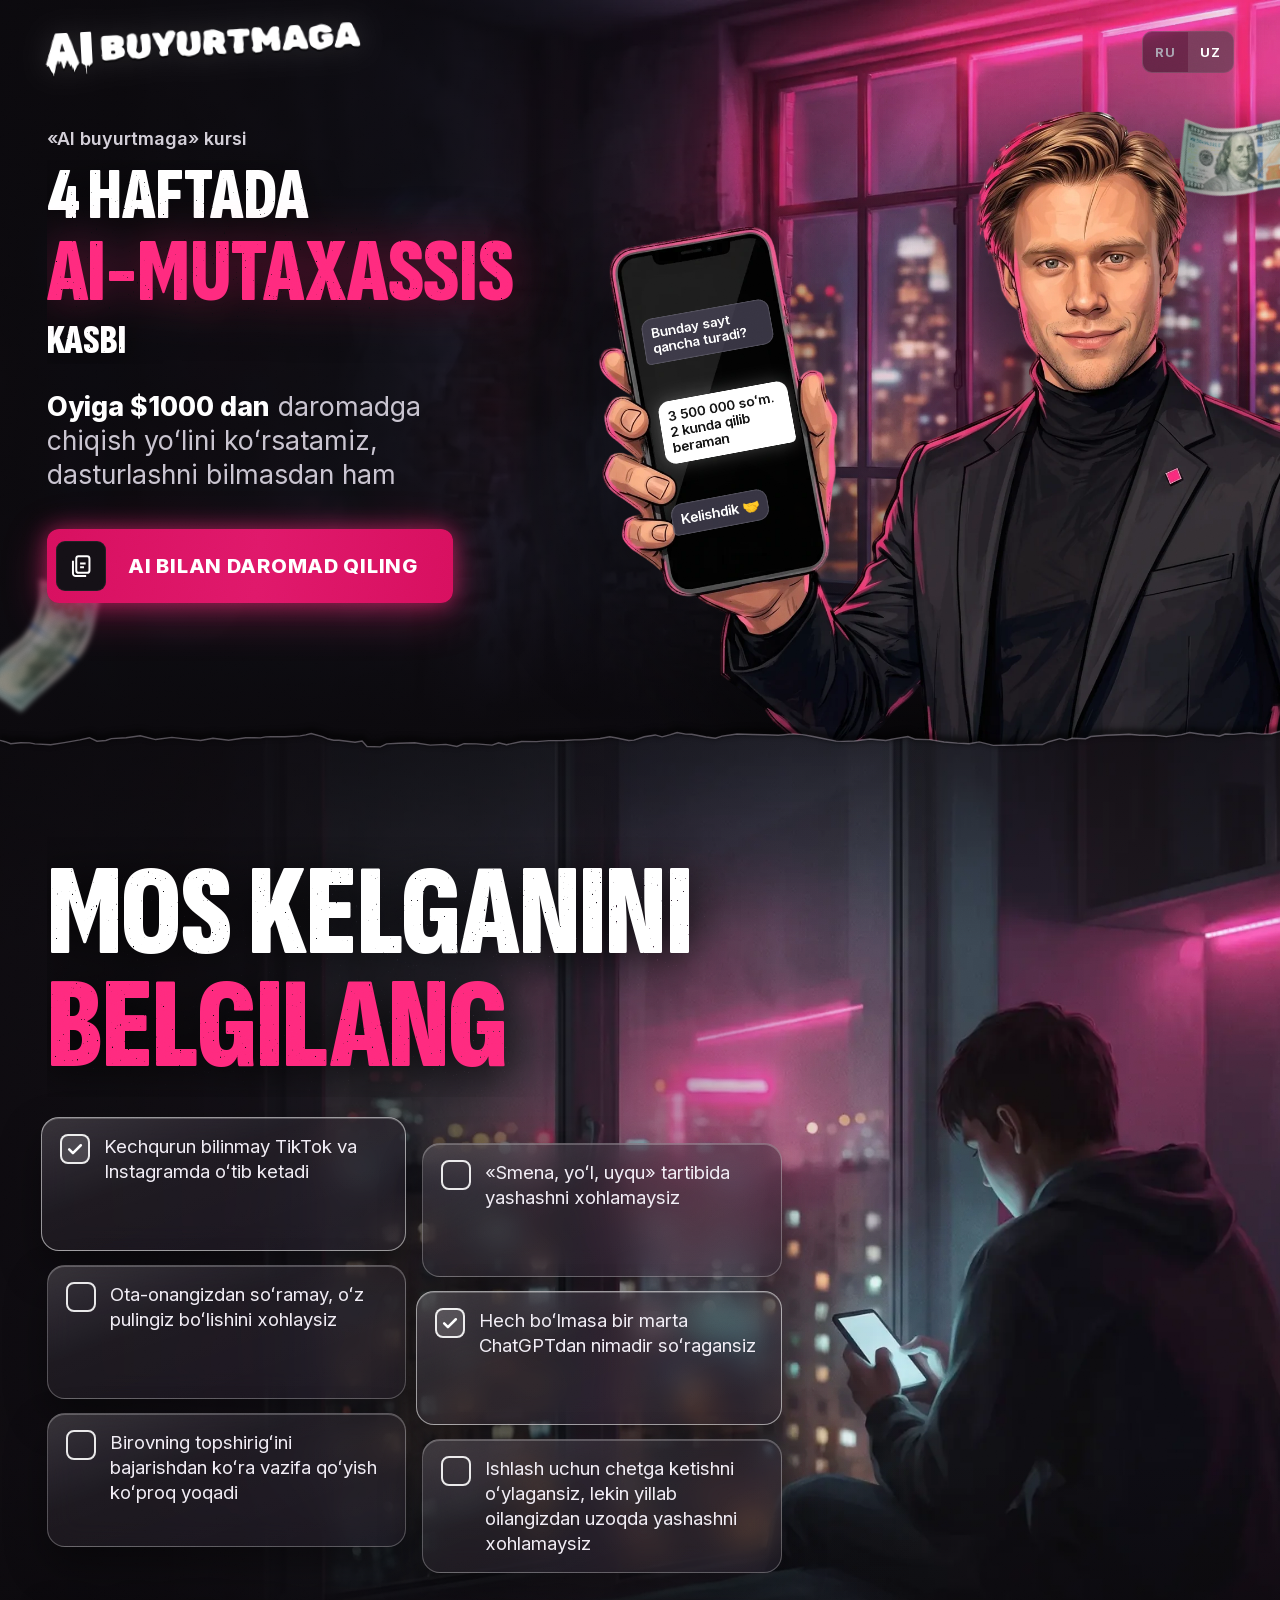
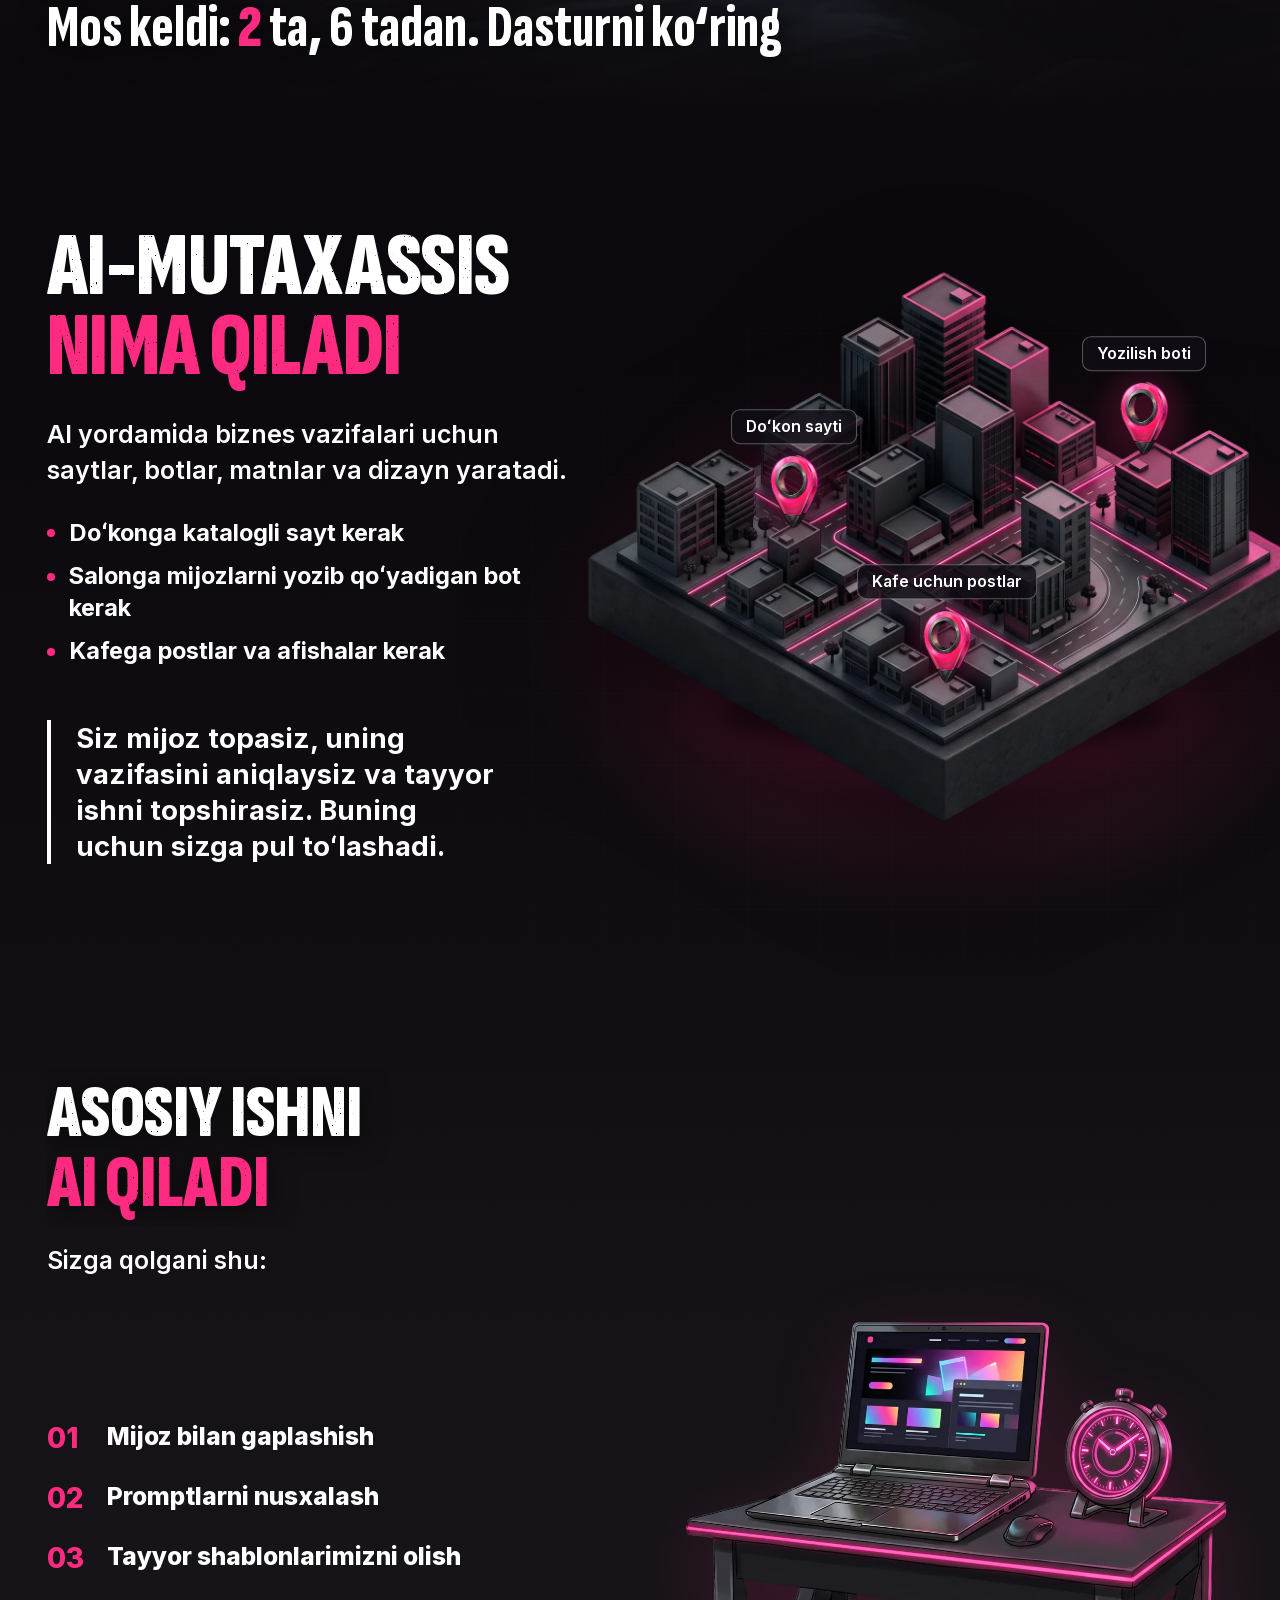
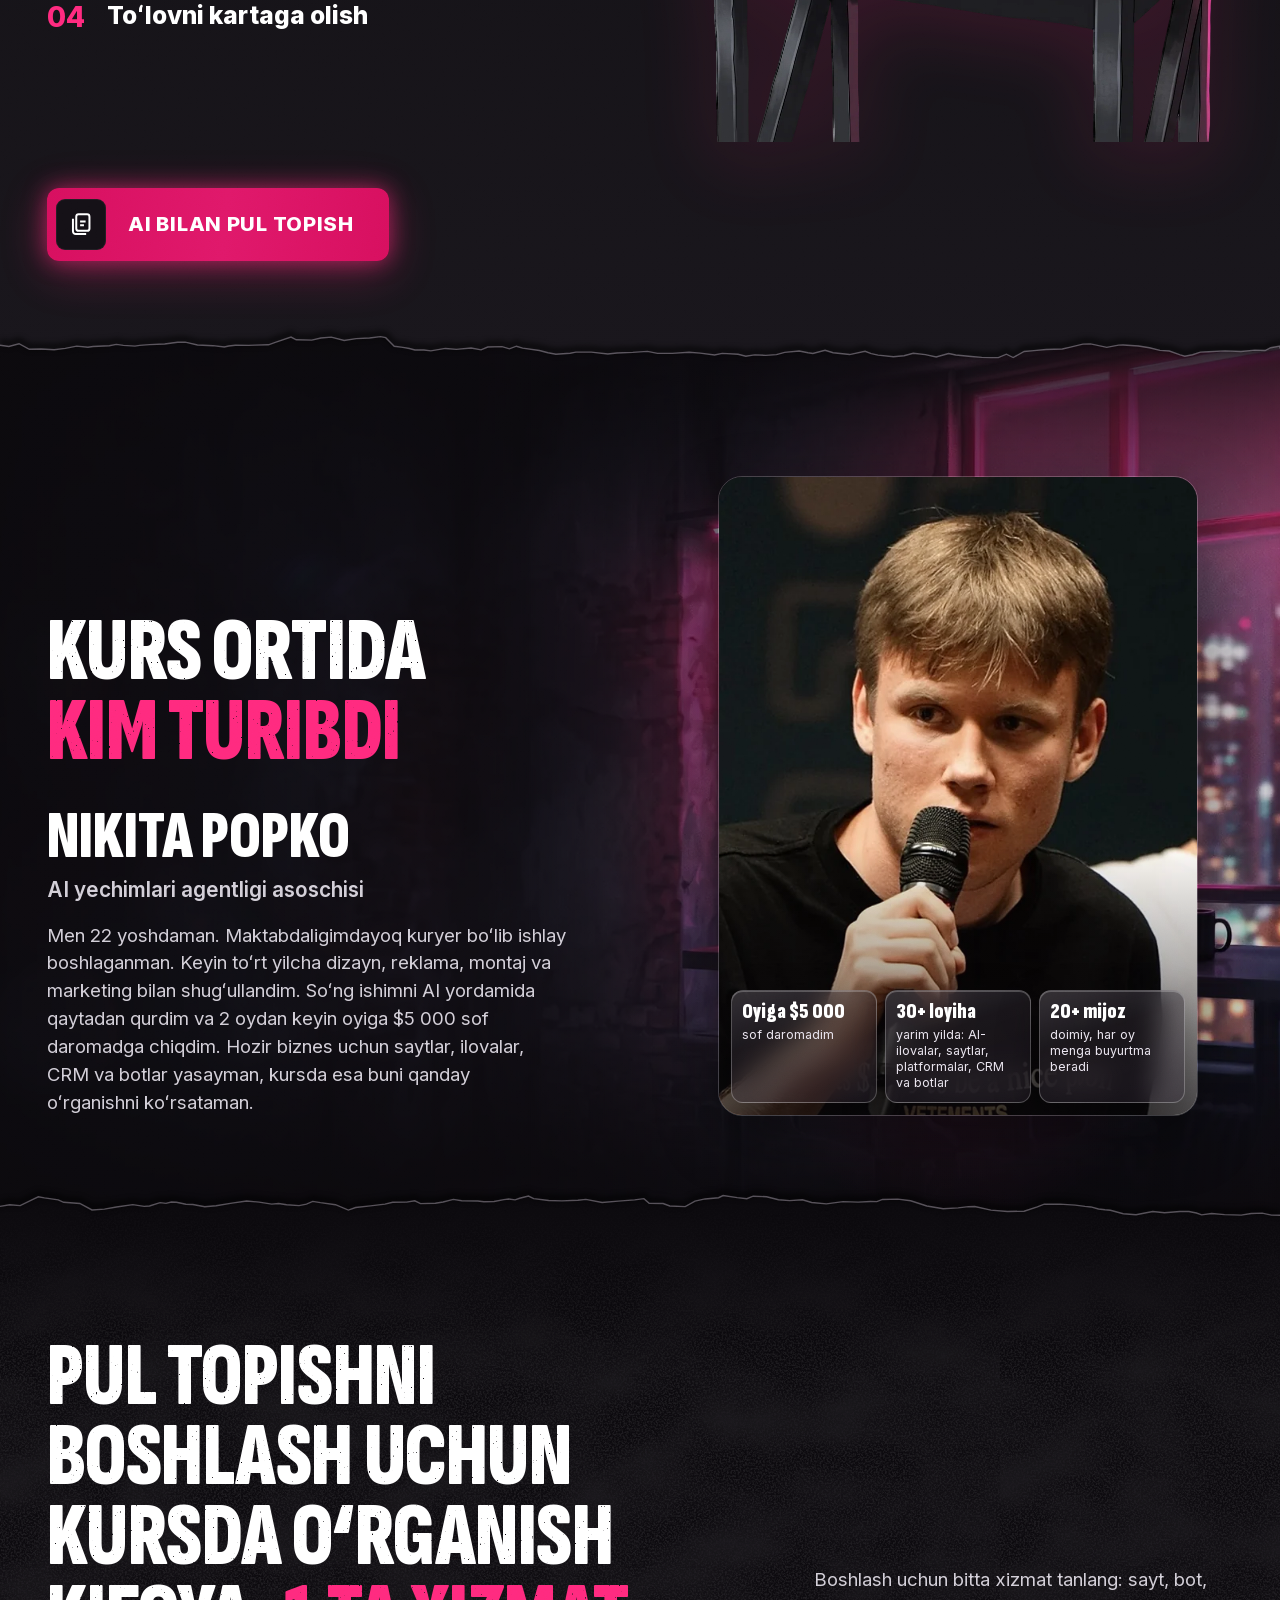
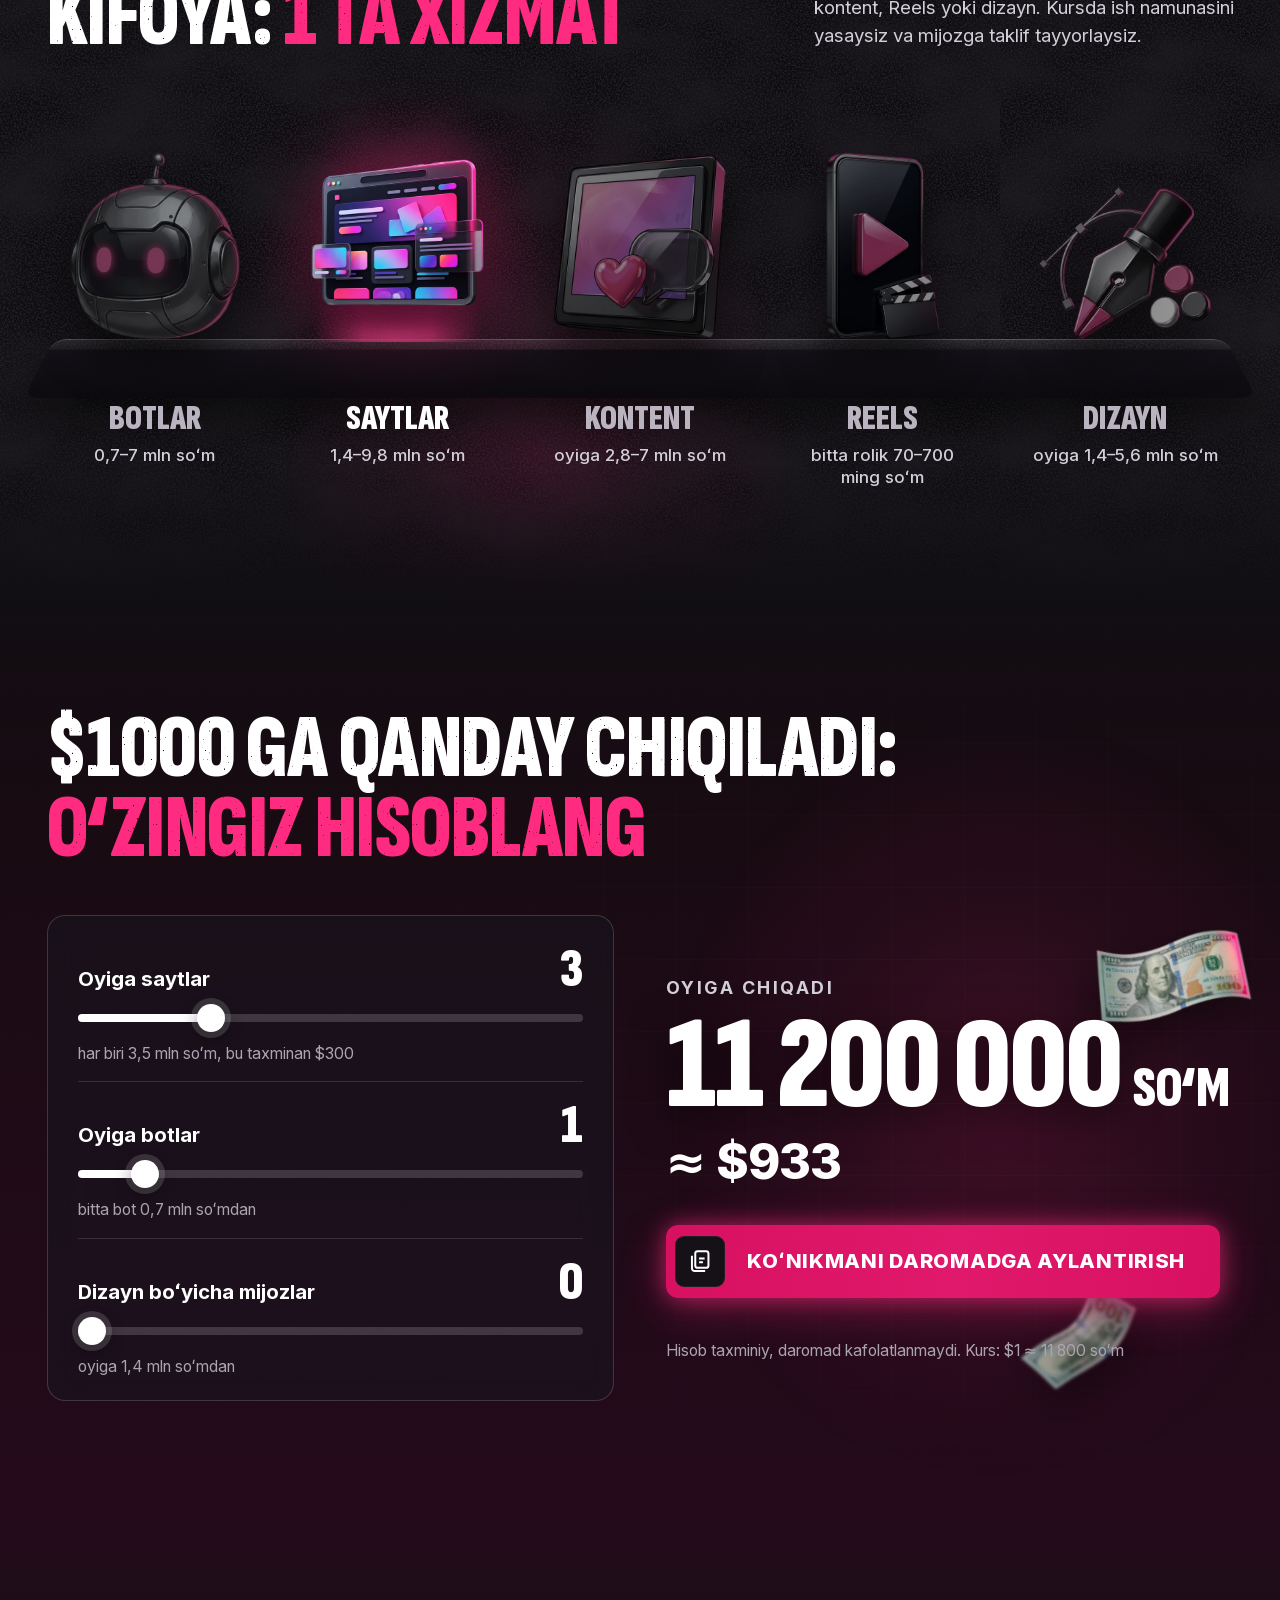
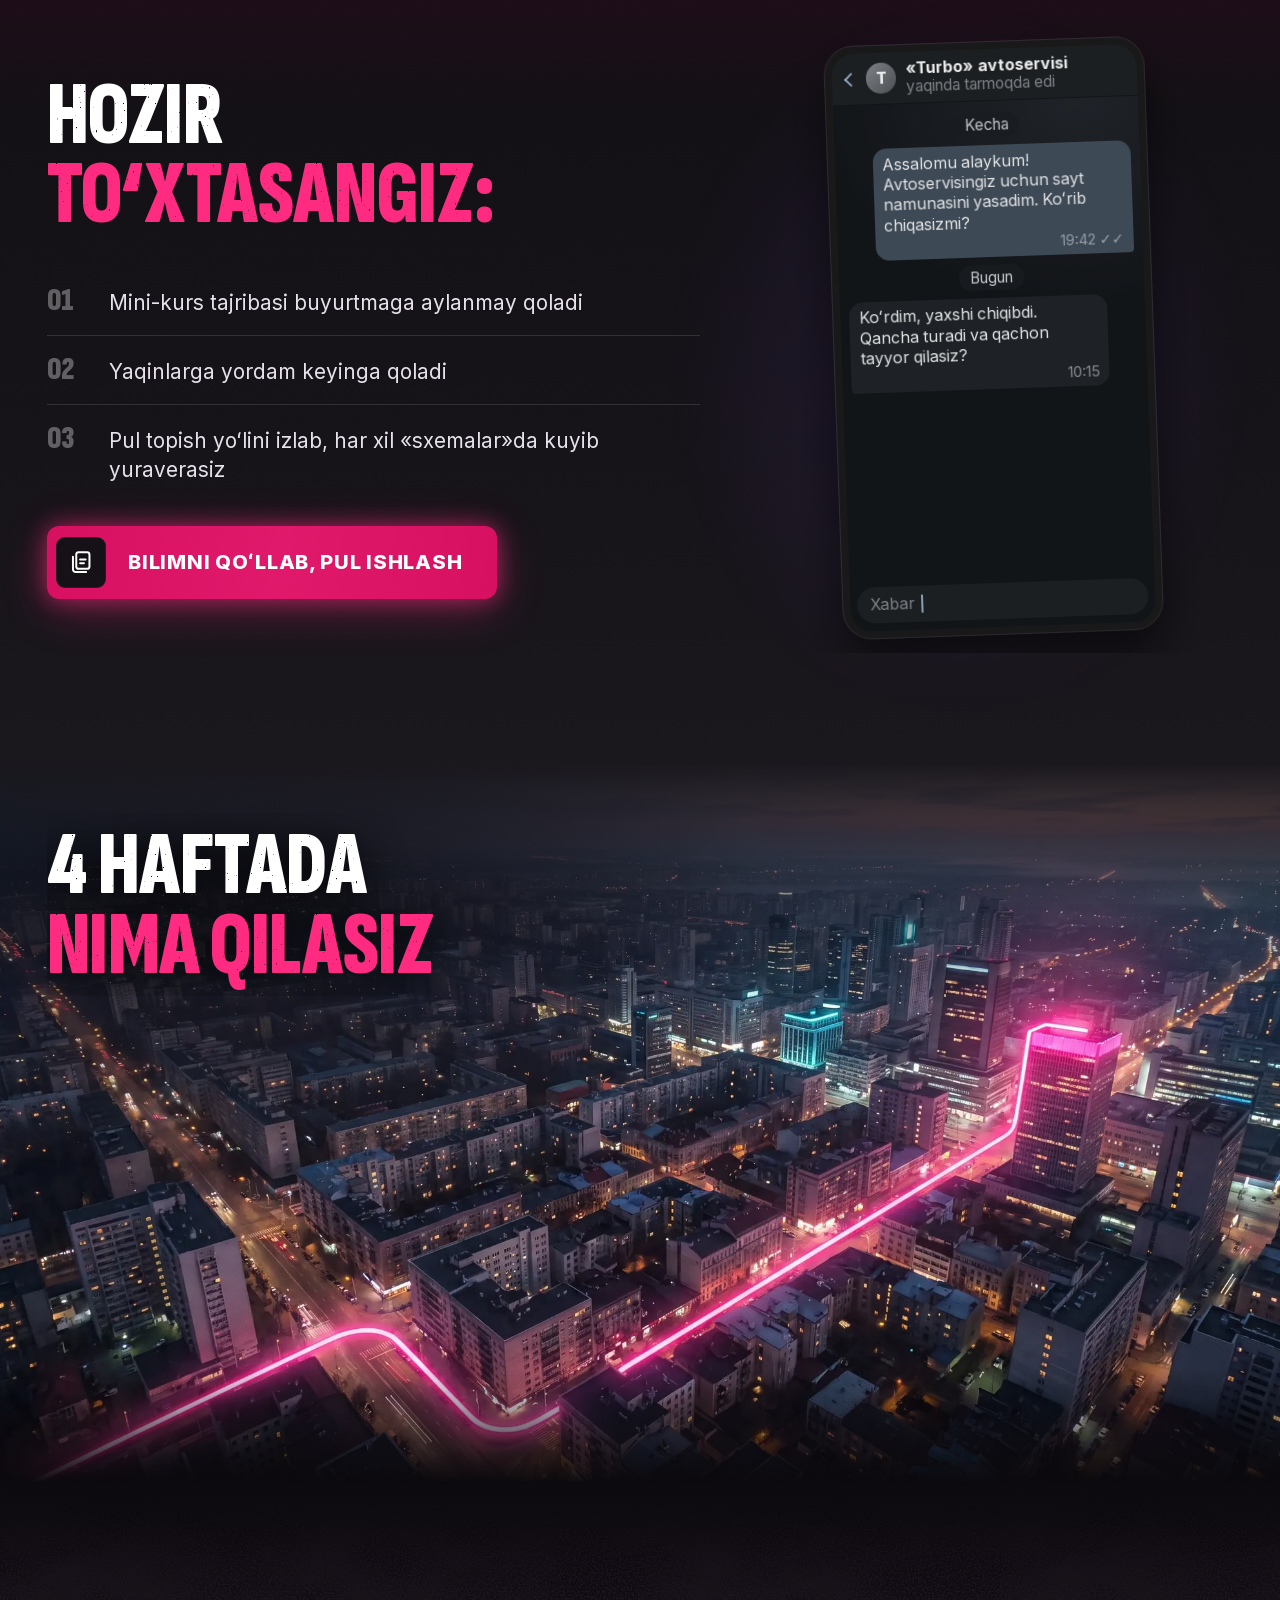
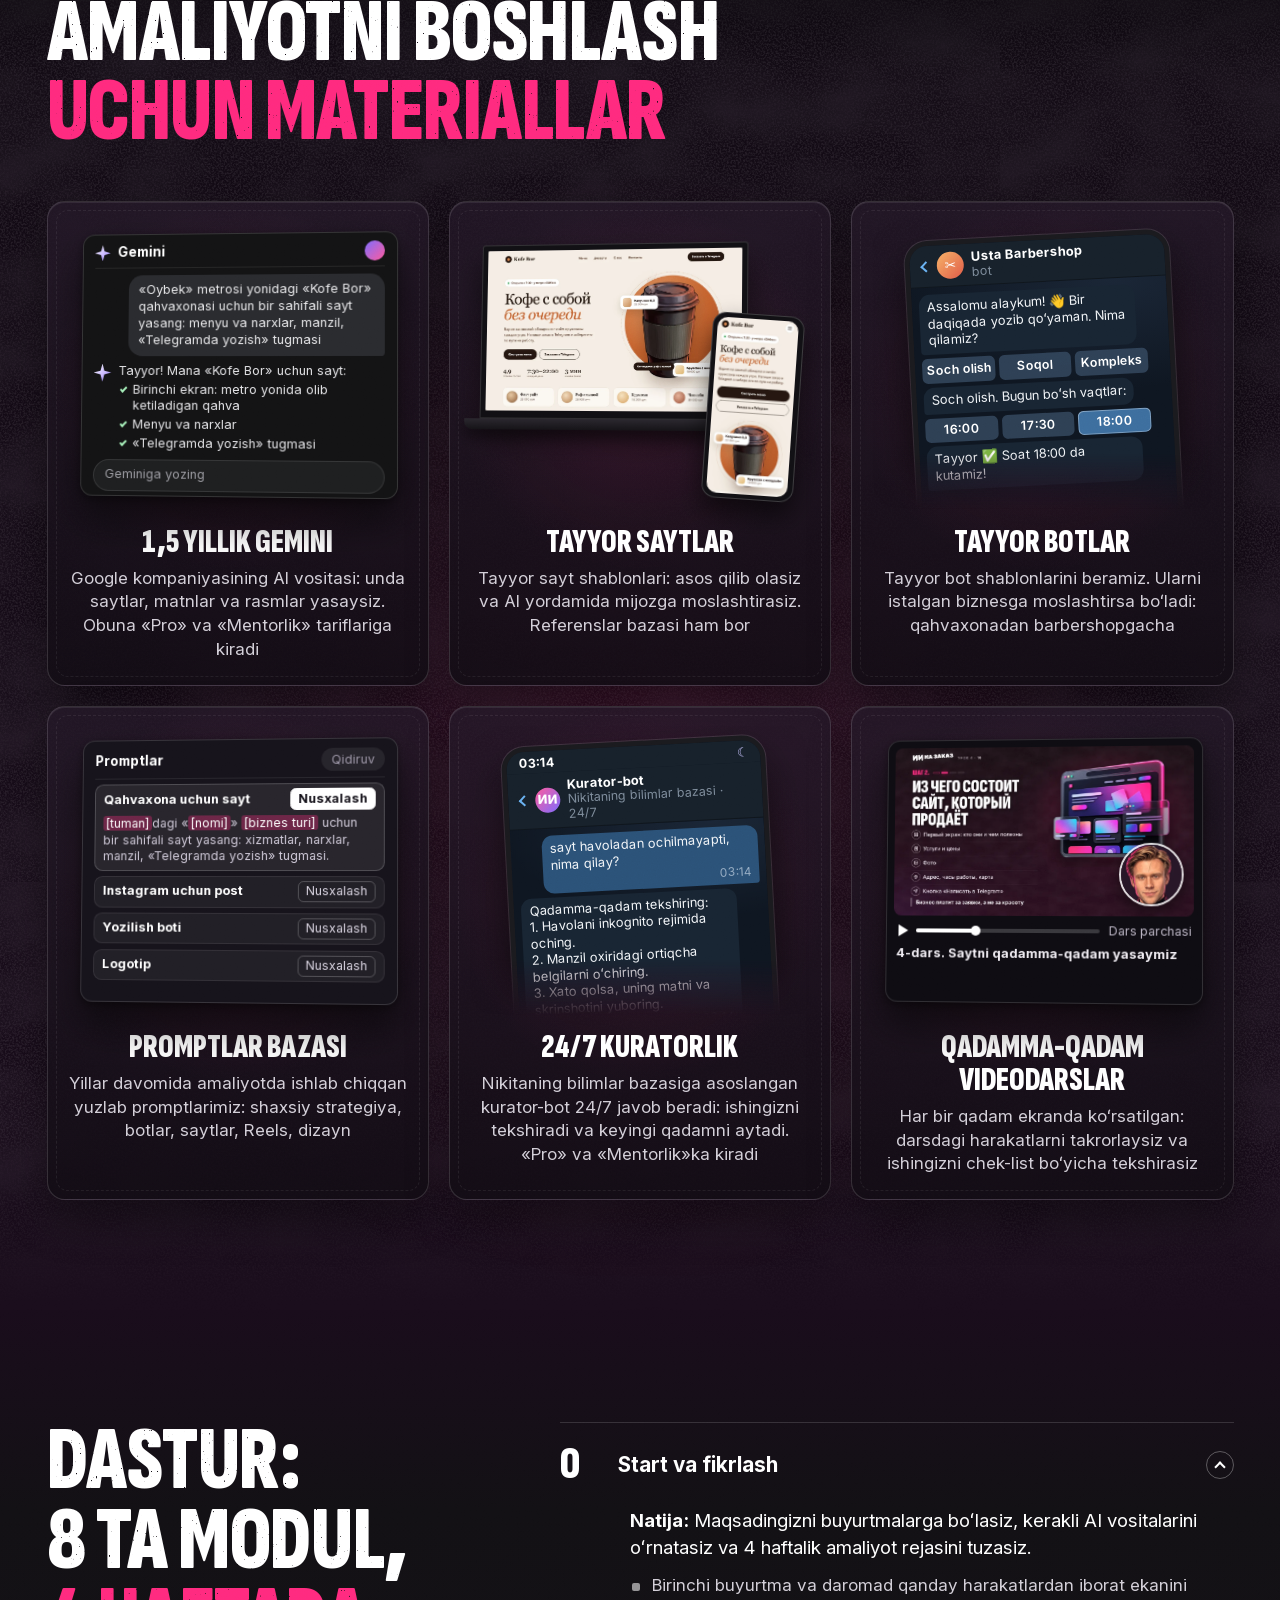
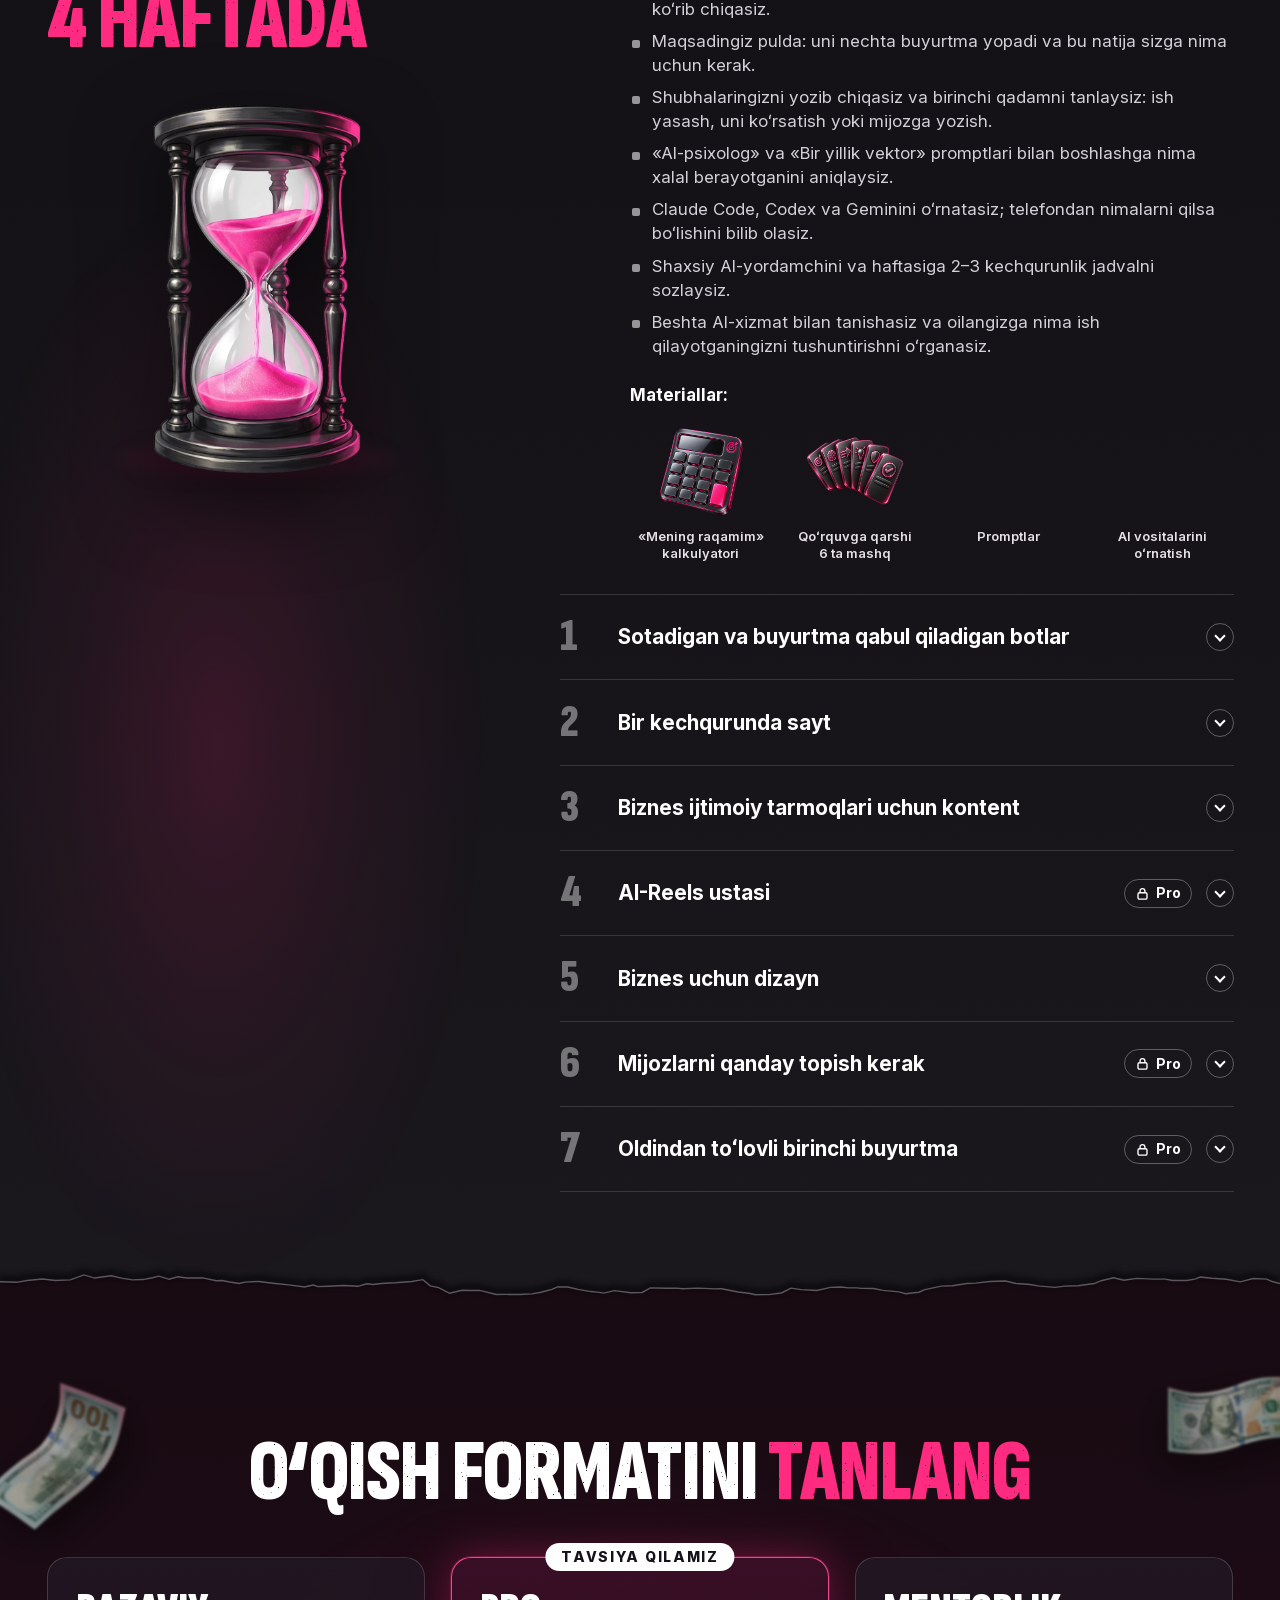
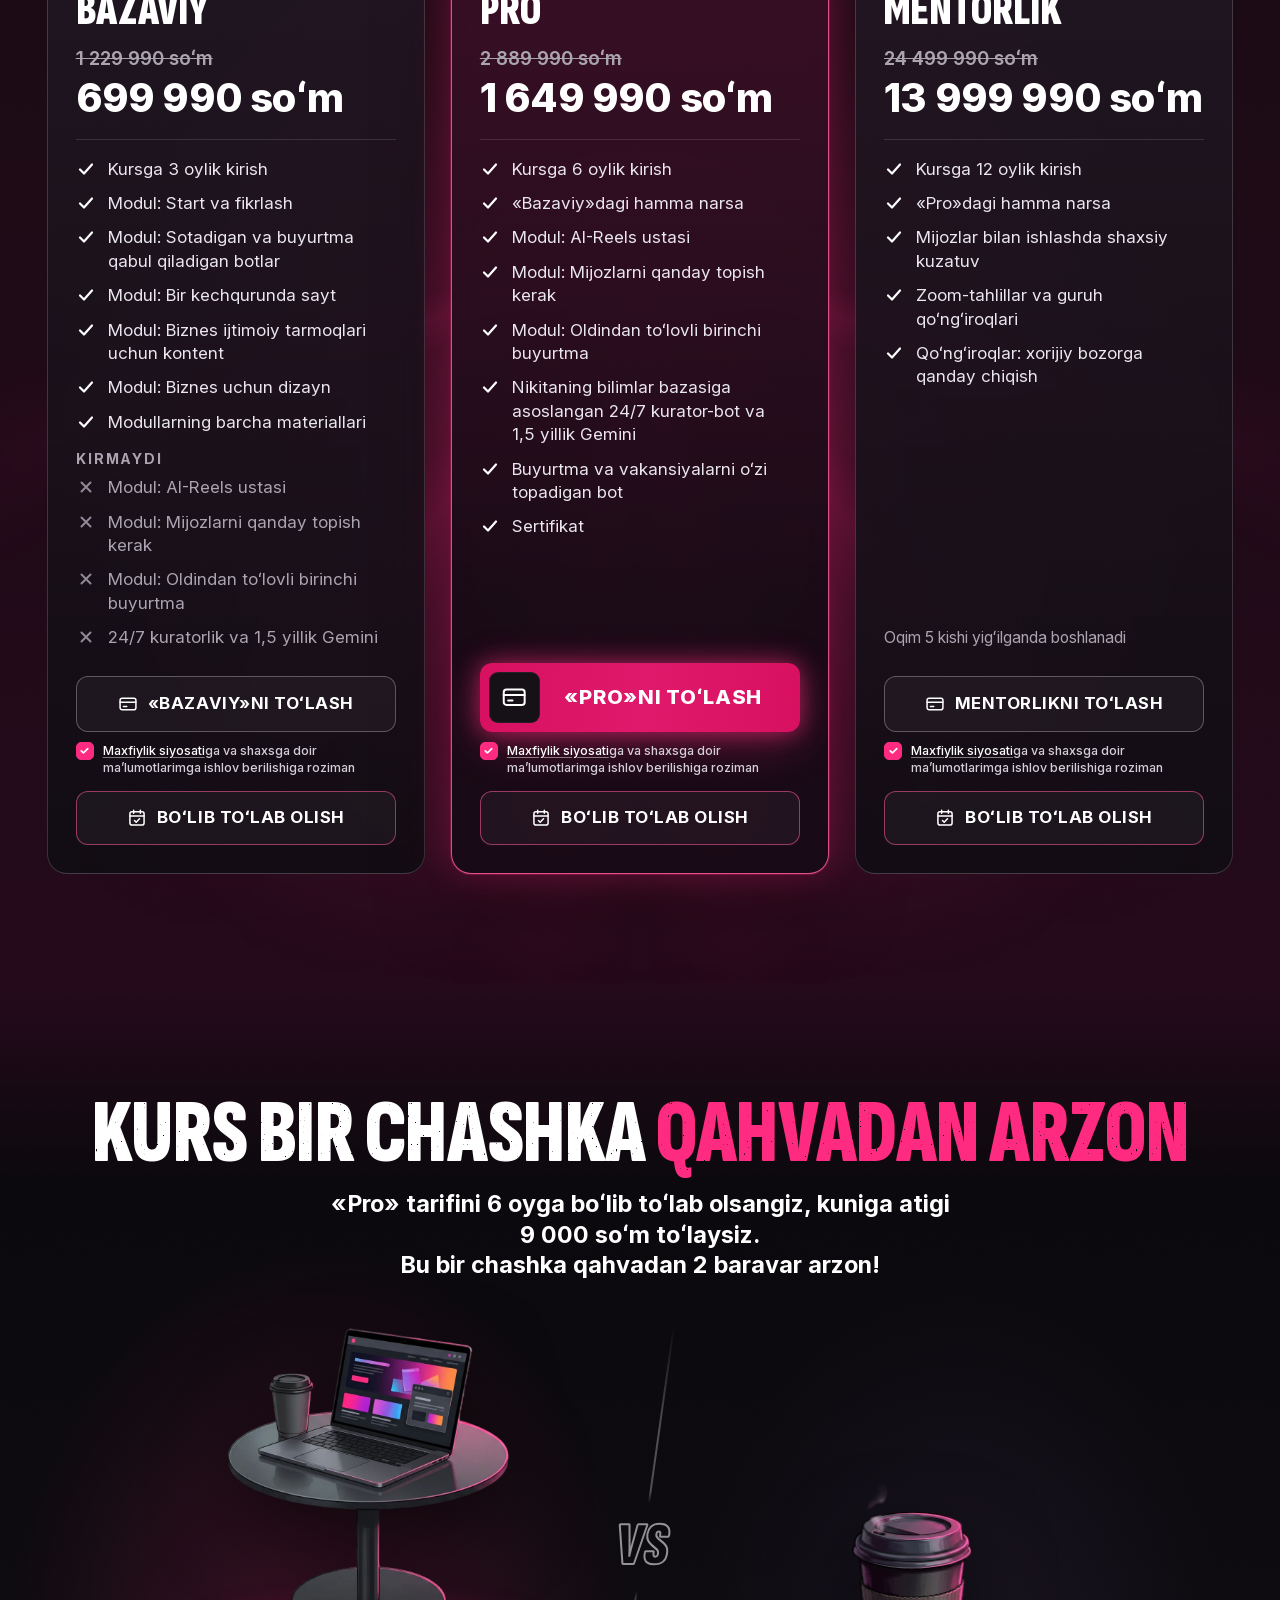
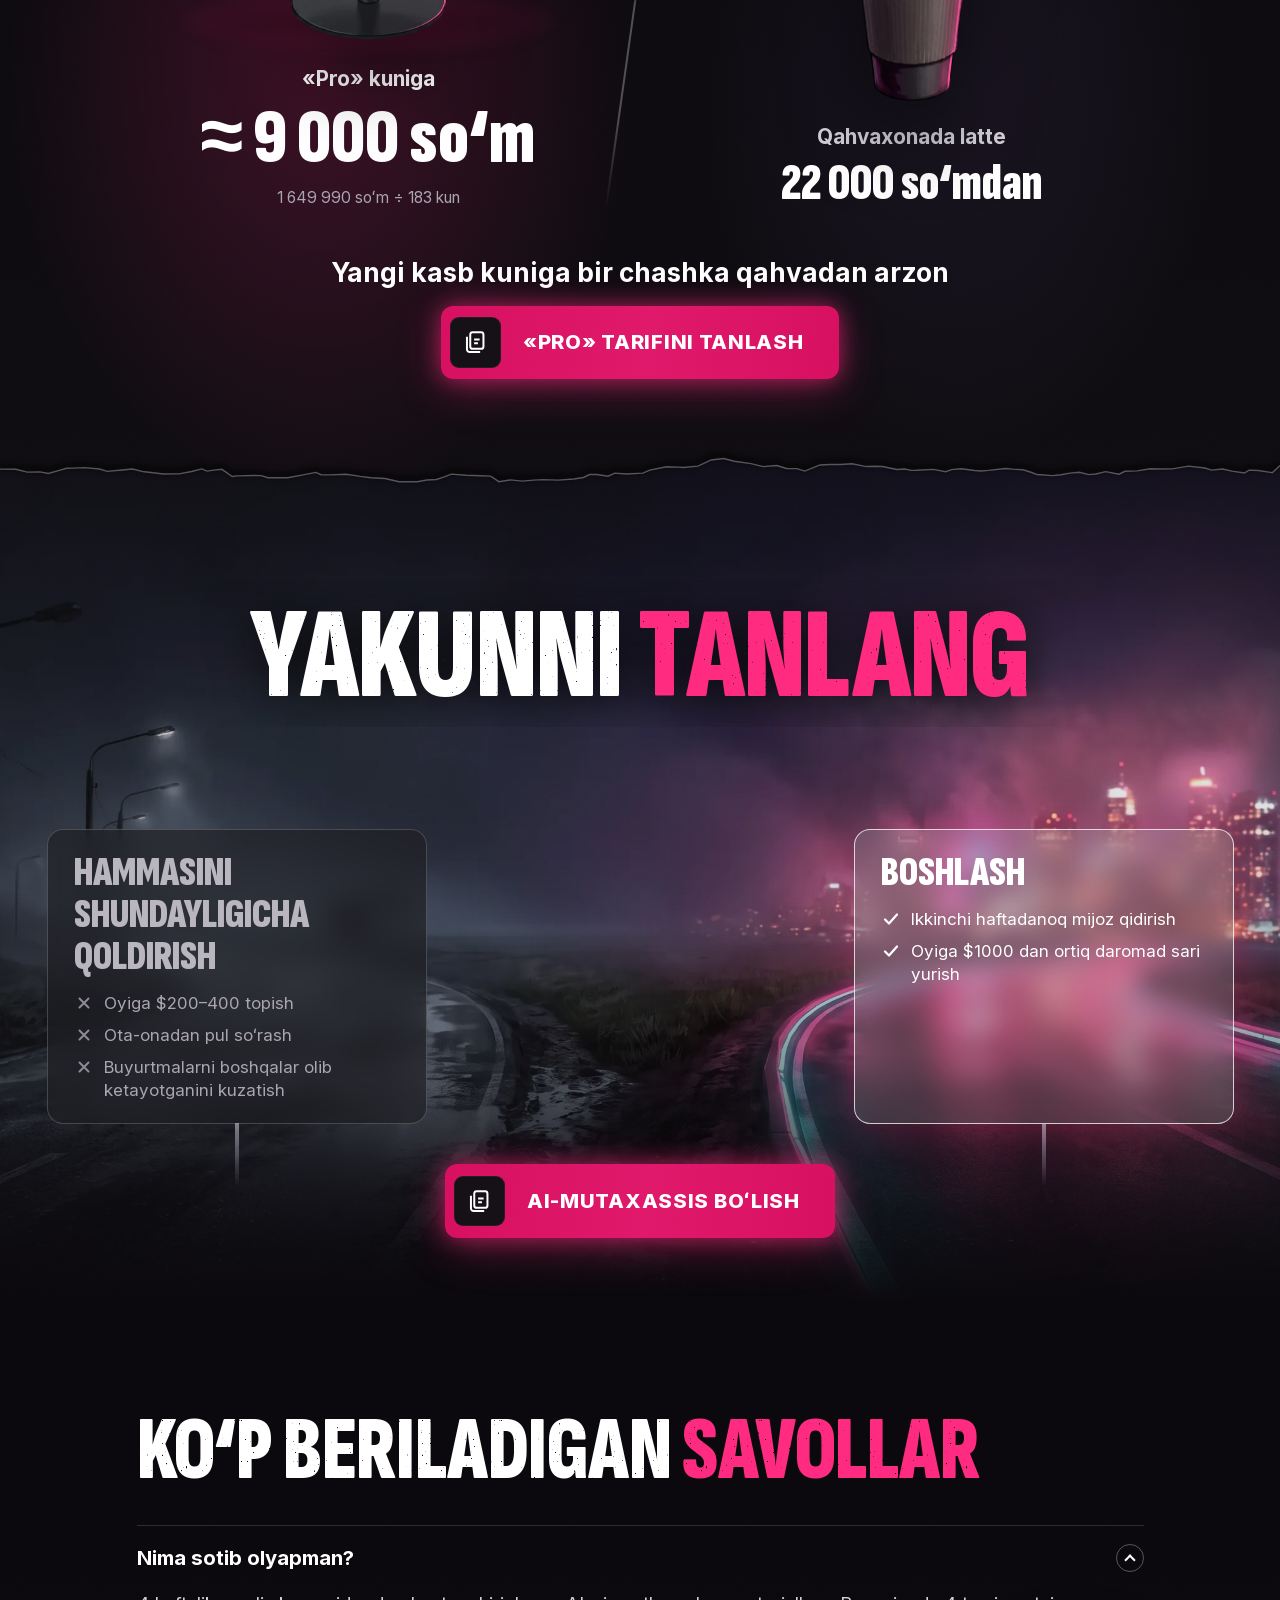
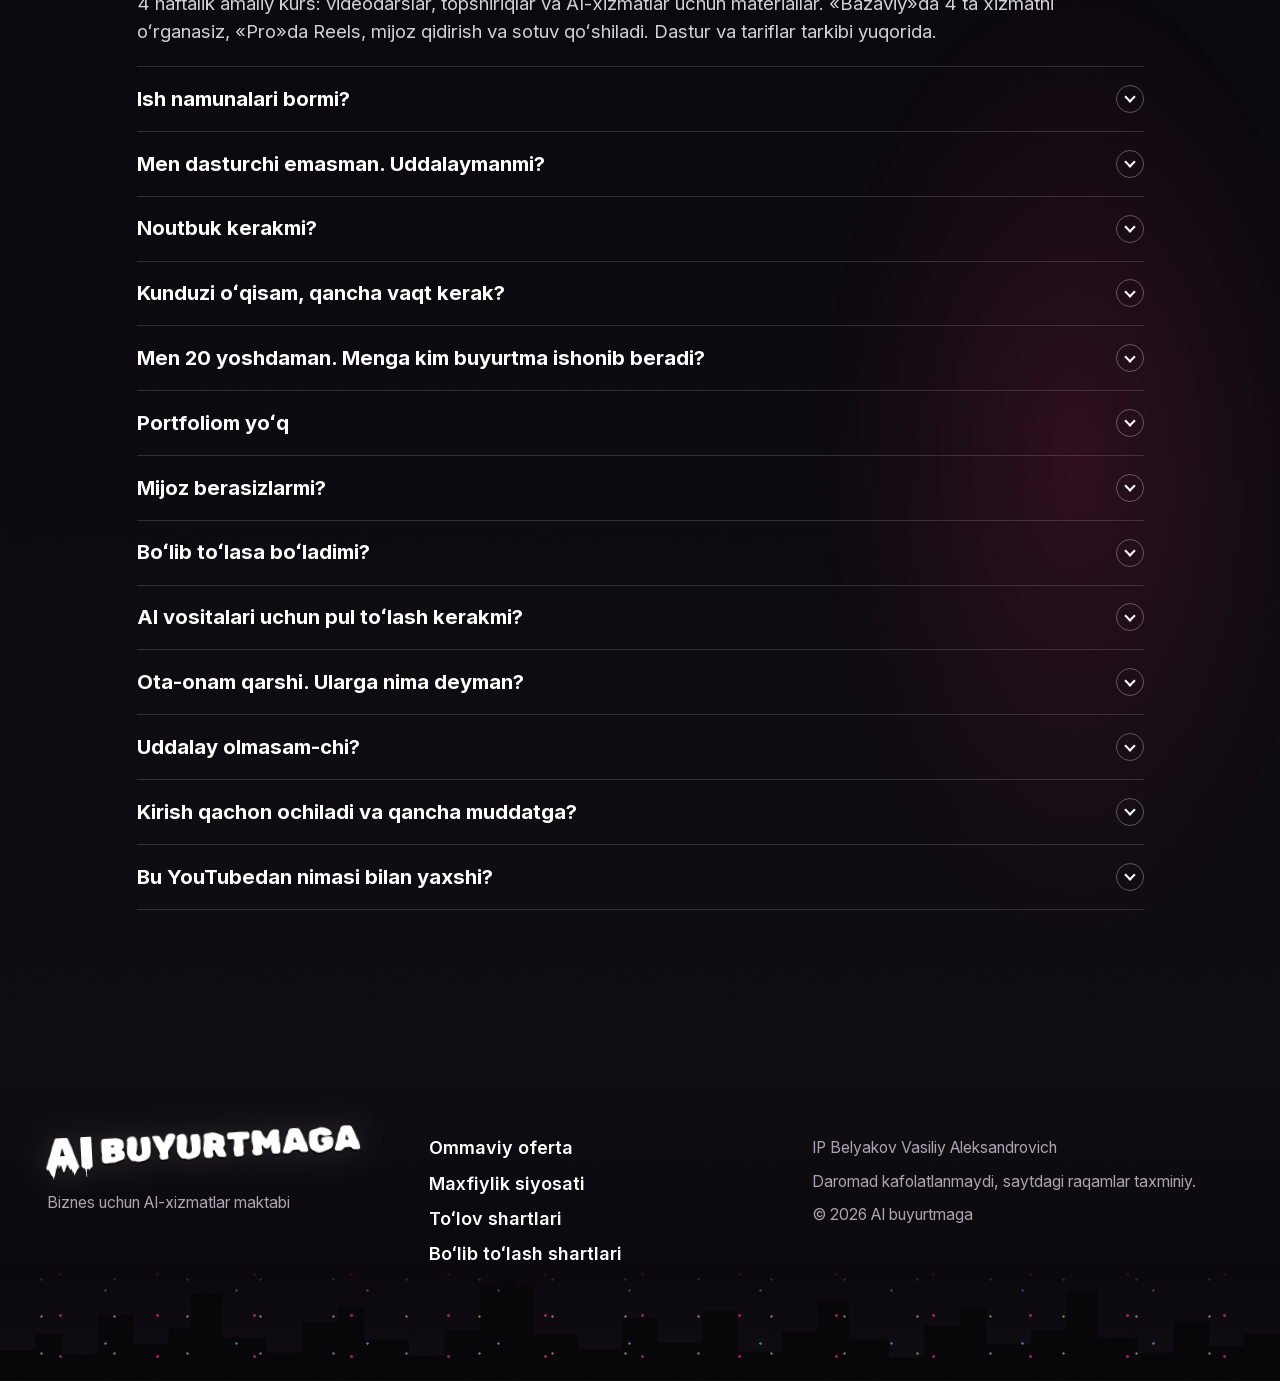
==== commit 0a45faef: "Отложенная загрузка картинок ниже первого экрана (17.11) Страница открывается сразу, картинки ниже п" ====
--- a/index.html
+++ b/index.html
@@ -72,7 +72,7 @@
         <div class="hero-scene" aria-hidden="false">
           <div class="glow hero-glow" aria-hidden="true"></div>
           <div class="hero-person">
-            <img src="assets/img/nikita_phone.webp" alt="Nikitaning avatari va sayt haqidagi oʻquv dialog namunasi" data-i18n-alt="b1.alt_nikita" width="1400" height="1647">
+            <img src="assets/img/nikita_phone.webp" alt="Nikitaning avatari va sayt haqidagi oʻquv dialog namunasi" data-i18n-alt="b1.alt_nikita" width="1400" height="1647" loading="lazy" decoding="async">
             <div class="screen" data-quad="4.55,17.00,22.66,14.30,30.36,50.39,11.35,53.48">
               <div class="chat">
                 <p class="msg in" data-i18n="b1.chat1">Bunday sayt qancha turadi?</p>
@@ -244,7 +244,7 @@
     </div>
   </div>
 </section>
-<template id="tpl-case"><!-- кейс: <figure class="case gl"><img src="assets/img/case_N.webp" alt=""><figcaption><b data-i18n="b8.caseN">…</b><span data-i18n="b8.caseNd">…</span></figcaption></figure> --></template>
+<template id="tpl-case"><!-- кейс: <figure class="case gl"><img src="assets/img/case_N.webp" alt="" loading="lazy" decoding="async"><figcaption><b data-i18n="b8.caseN">…</b><span data-i18n="b8.caseNd">…</span></figcaption></figure> --></template>
 
 <!-- ============ 5. 5 УСЛУГ ============ -->
 <section class="sec s-black skills only-cold" id="skills" data-b="5" data-torn style="--torn-mask:url(&quot;data:image/svg+xml,%3Csvg xmlns='http://www.w3.org/2000/svg' viewBox='0 0 1440 40' preserveAspectRatio='none'%3E%3Cpath d='M0,40 L0.0,16.2 L10.9,14.4 L22.7,15.3 L37.6,7.9 L43.1,5.4 L50.0,6.6 L65.5,8.9 L71.6,11.6 L89.8,12.9 L103.5,20.2 L117.5,19.3 L131.0,16.9 L149.4,14.2 L162.1,16.2 L168.2,15.7 L180.1,12.0 L186.7,12.8 L192.8,11.3 L198.5,11.6 L209.1,13.7 L216.9,14.0 L230.3,16.5 L243.1,15.4 L260.9,12.5 L277.5,10.1 L291.5,11.4 L305.7,13.6 L313.4,12.9 L322.4,14.4 L336.4,15.3 L344.8,13.6 L351.8,10.6 L360.5,12.0 L377.4,14.3 L391.9,20.3 L400.1,17.4 L416.8,15.6 L433.1,13.6 L441.8,11.6 L457.5,11.4 L466.6,9.9 L473.1,13.1 L489.8,12.6 L498.5,11.2 L510.0,8.3 L519.4,9.9 L537.5,10.1 L544.3,10.9 L555.8,10.7 L566.9,8.6 L572.2,7.9 L579.5,8.8 L584.6,7.0 L594.5,4.6 L600.4,7.5 L617.3,9.6 L632.1,10.0 L650.2,9.2 L659.1,8.3 L677.4,11.8 L695.5,10.3 L714.0,8.9 L724.4,7.5 L730.3,12.6 L746.0,13.0 L753.5,15.7 L770.9,16.4 L781.9,10.3 L793.2,7.8 L808.4,6.4 L813.5,4 L829.4,6.3 L840.2,7.6 L847.3,4.7 L862.4,5.3 L875.8,8.7 L888.4,9.7 L902.7,8.8 L913.1,11.8 L929.7,13.4 L948.4,10.8 L965.3,11.4 L979.4,10.6 L986.5,10.8 L992.7,8.4 L1010.1,8.0 L1024.5,9.9 L1042.7,15.7 L1061.1,18.9 L1077.9,17.8 L1089.5,16.5 L1096.6,16.3 L1114.8,20.4 L1133.4,21.9 L1152.1,21.6 L1167.0,16.7 L1174.8,13.7 L1192.2,13.6 L1209.7,14.8 L1220.5,16.2 L1227.3,16.8 L1235.8,19.1 L1243.1,20.0 L1249.2,20.5 L1263.6,24.5 L1278.0,25.5 L1296.8,21.9 L1310.1,23.4 L1327.3,22.0 L1337.5,22.0 L1346.0,23.6 L1351.8,25.7 L1363.1,24.2 L1377.6,25.4 L1396.3,26.0 L1407.6,24.1 L1420.0,23.7 L1430.3,26.0 L1440,26.2 L1440,40 Z'/%3E%3C/svg%3E&quot;);--pc:#0B090D">
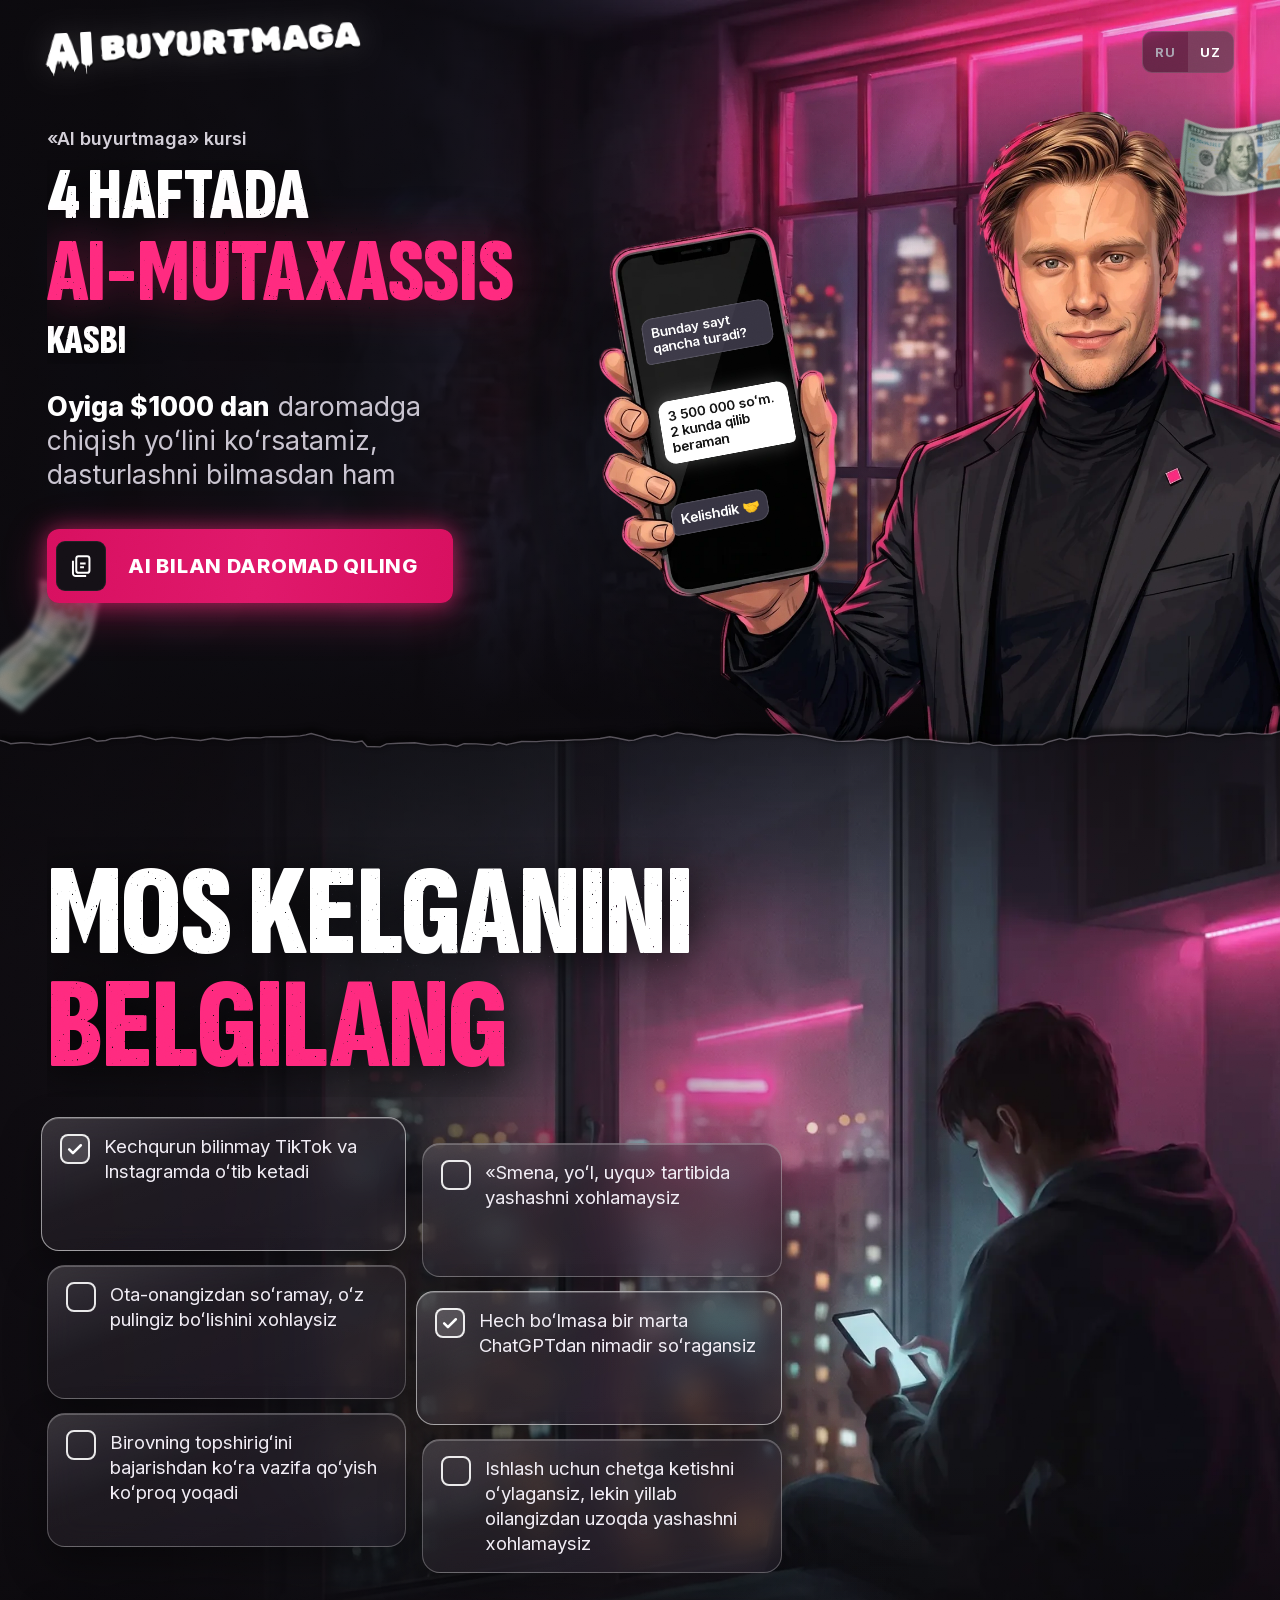
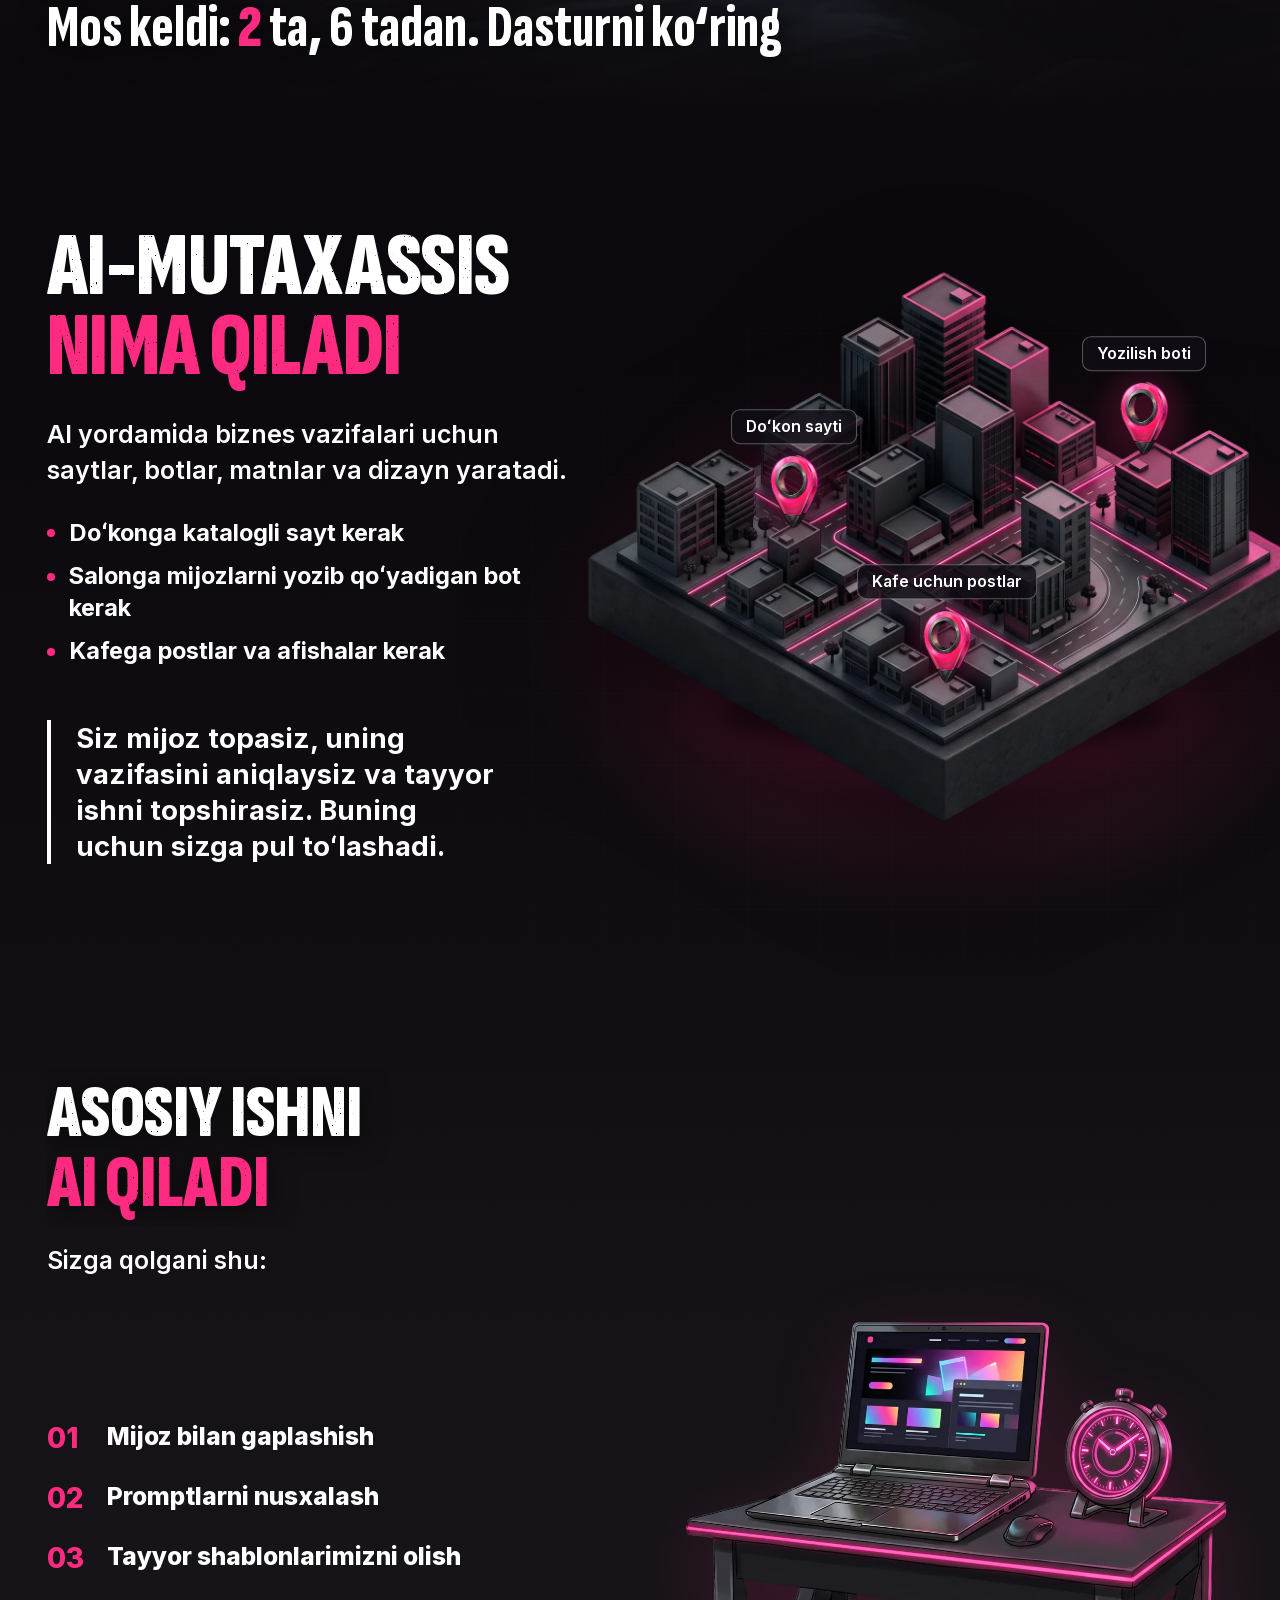
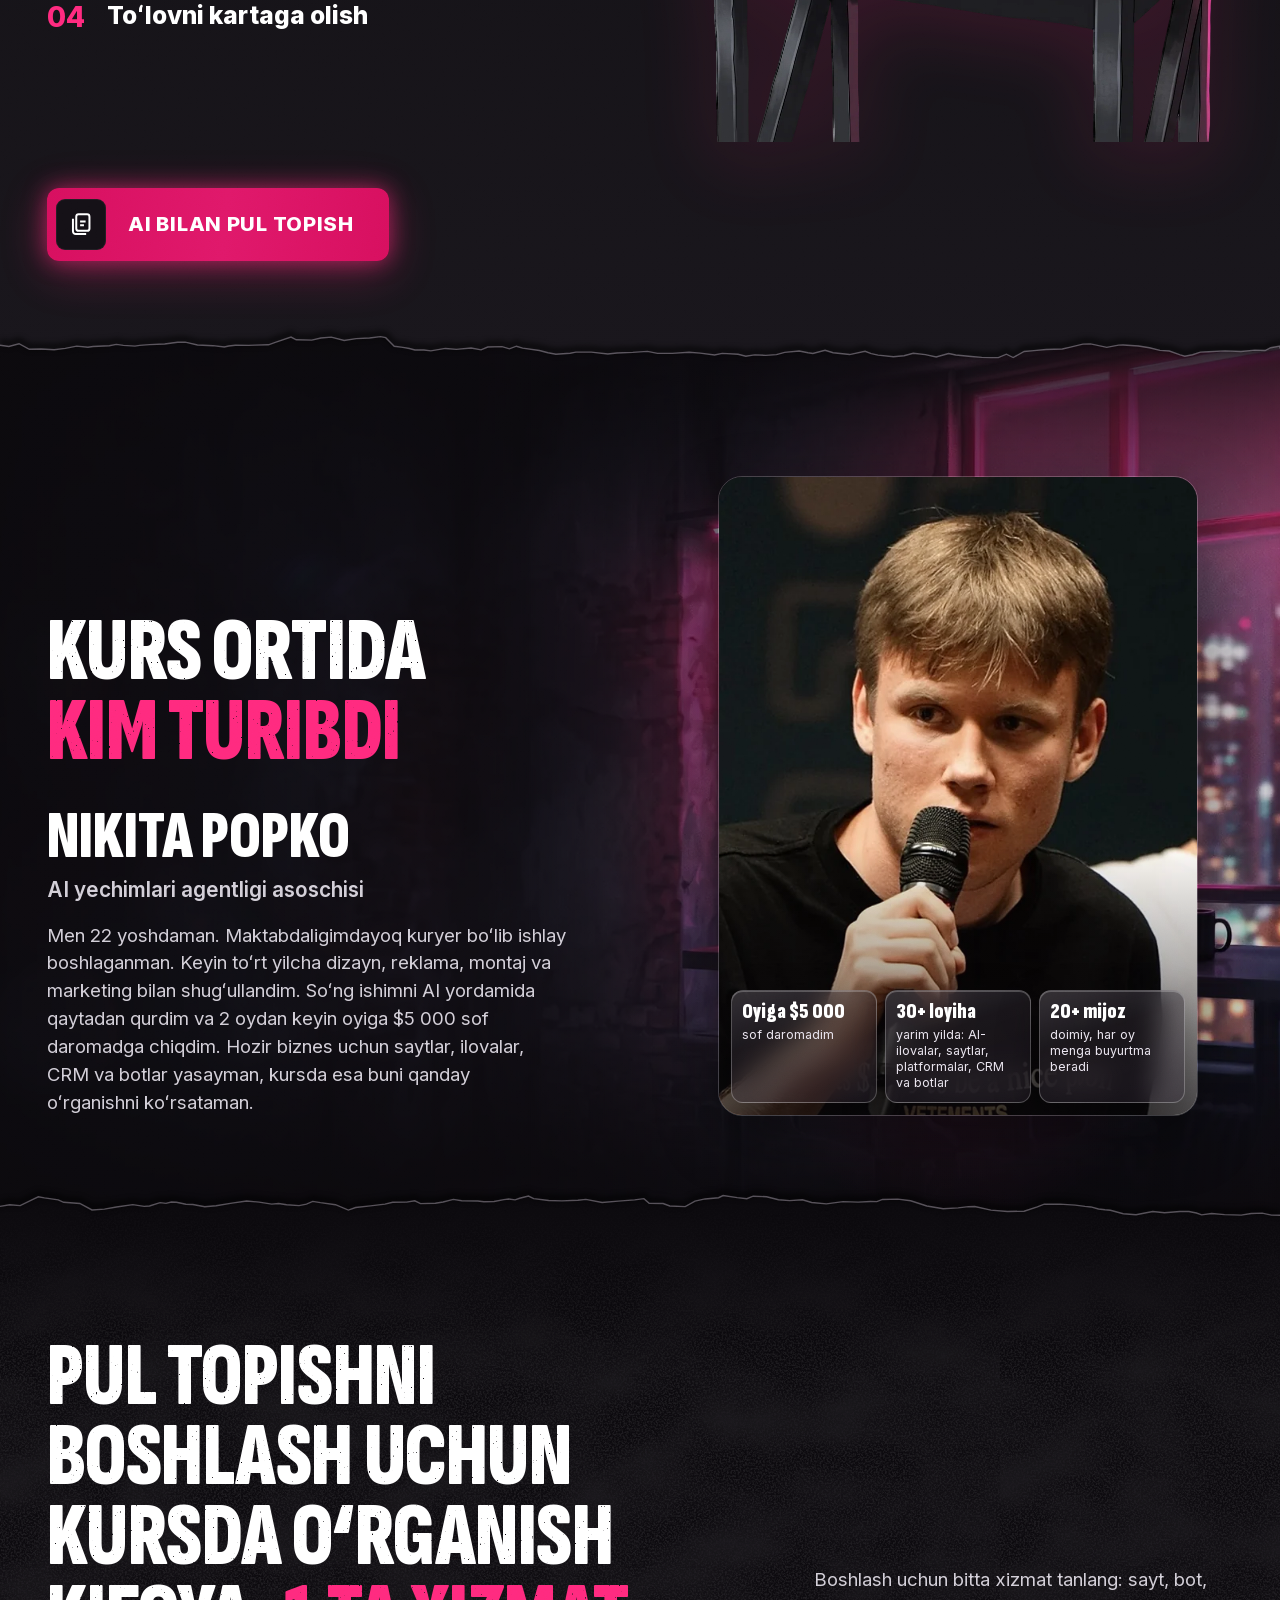
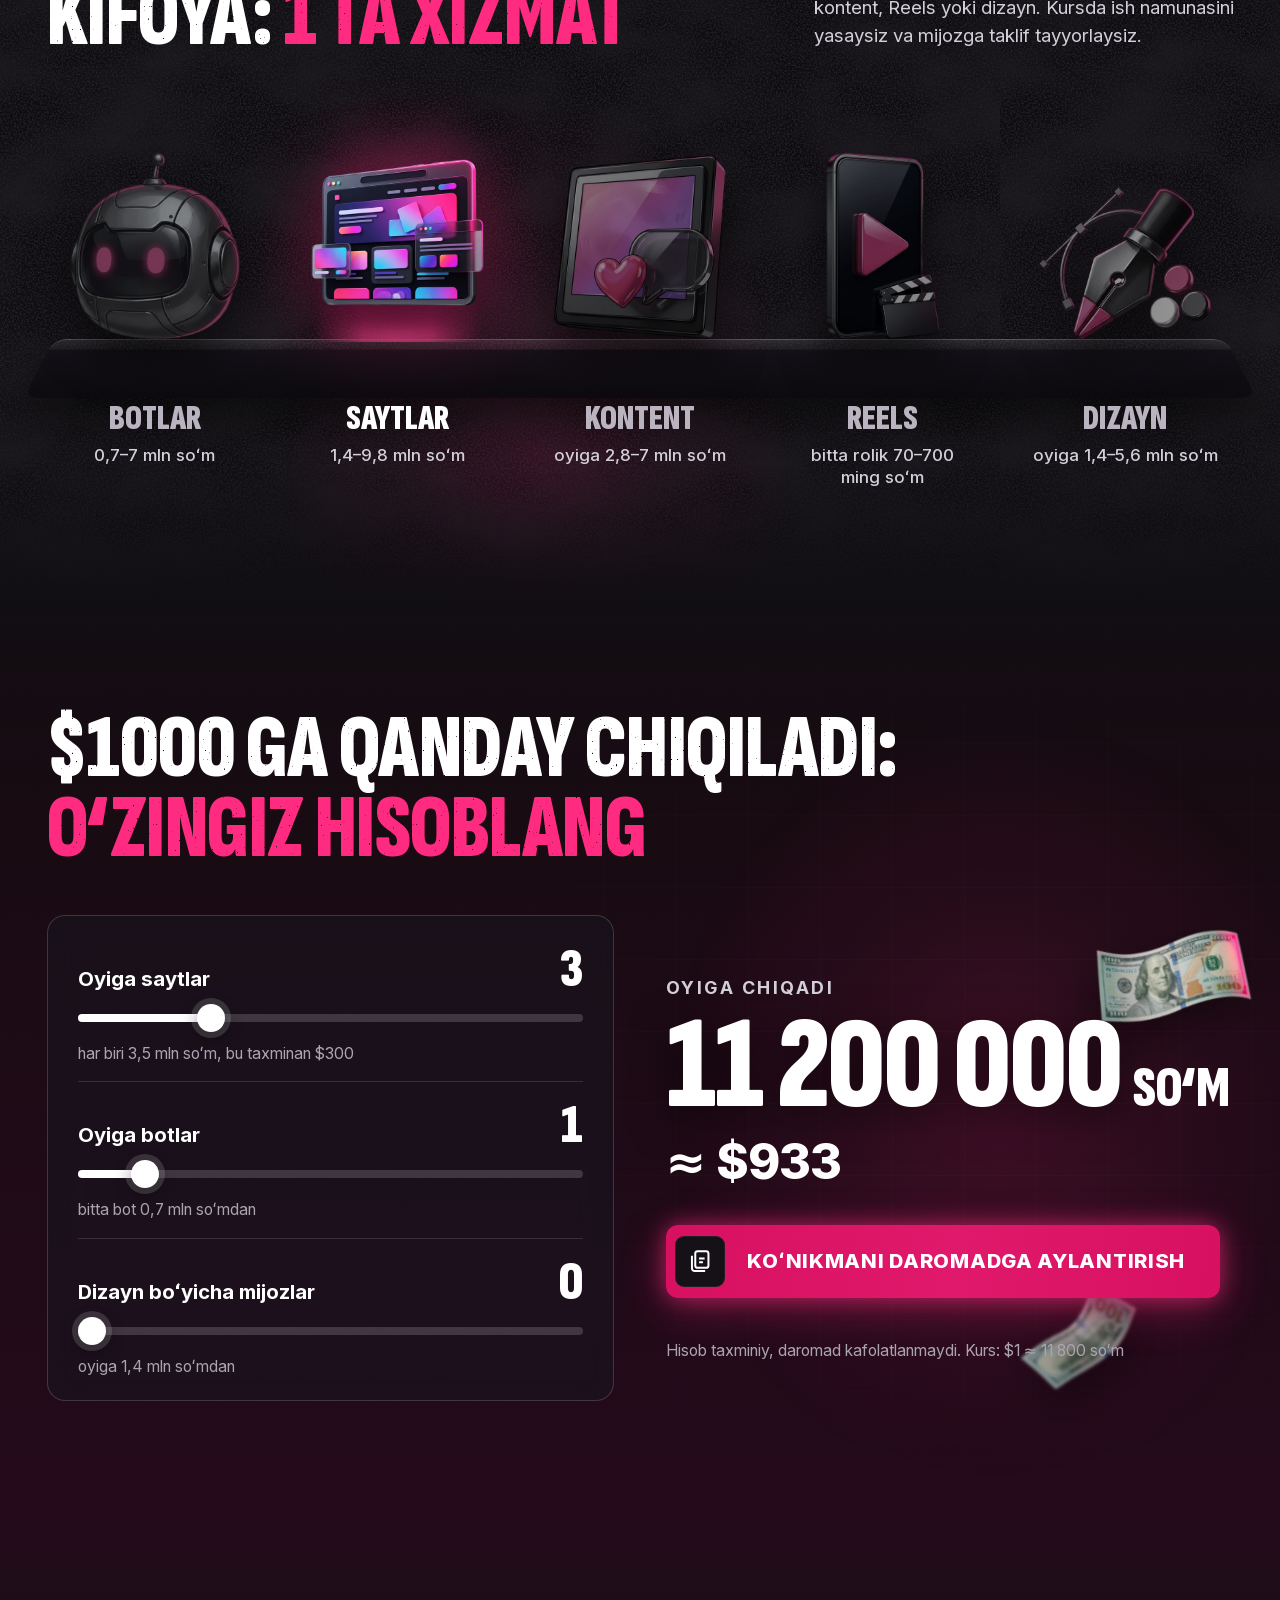
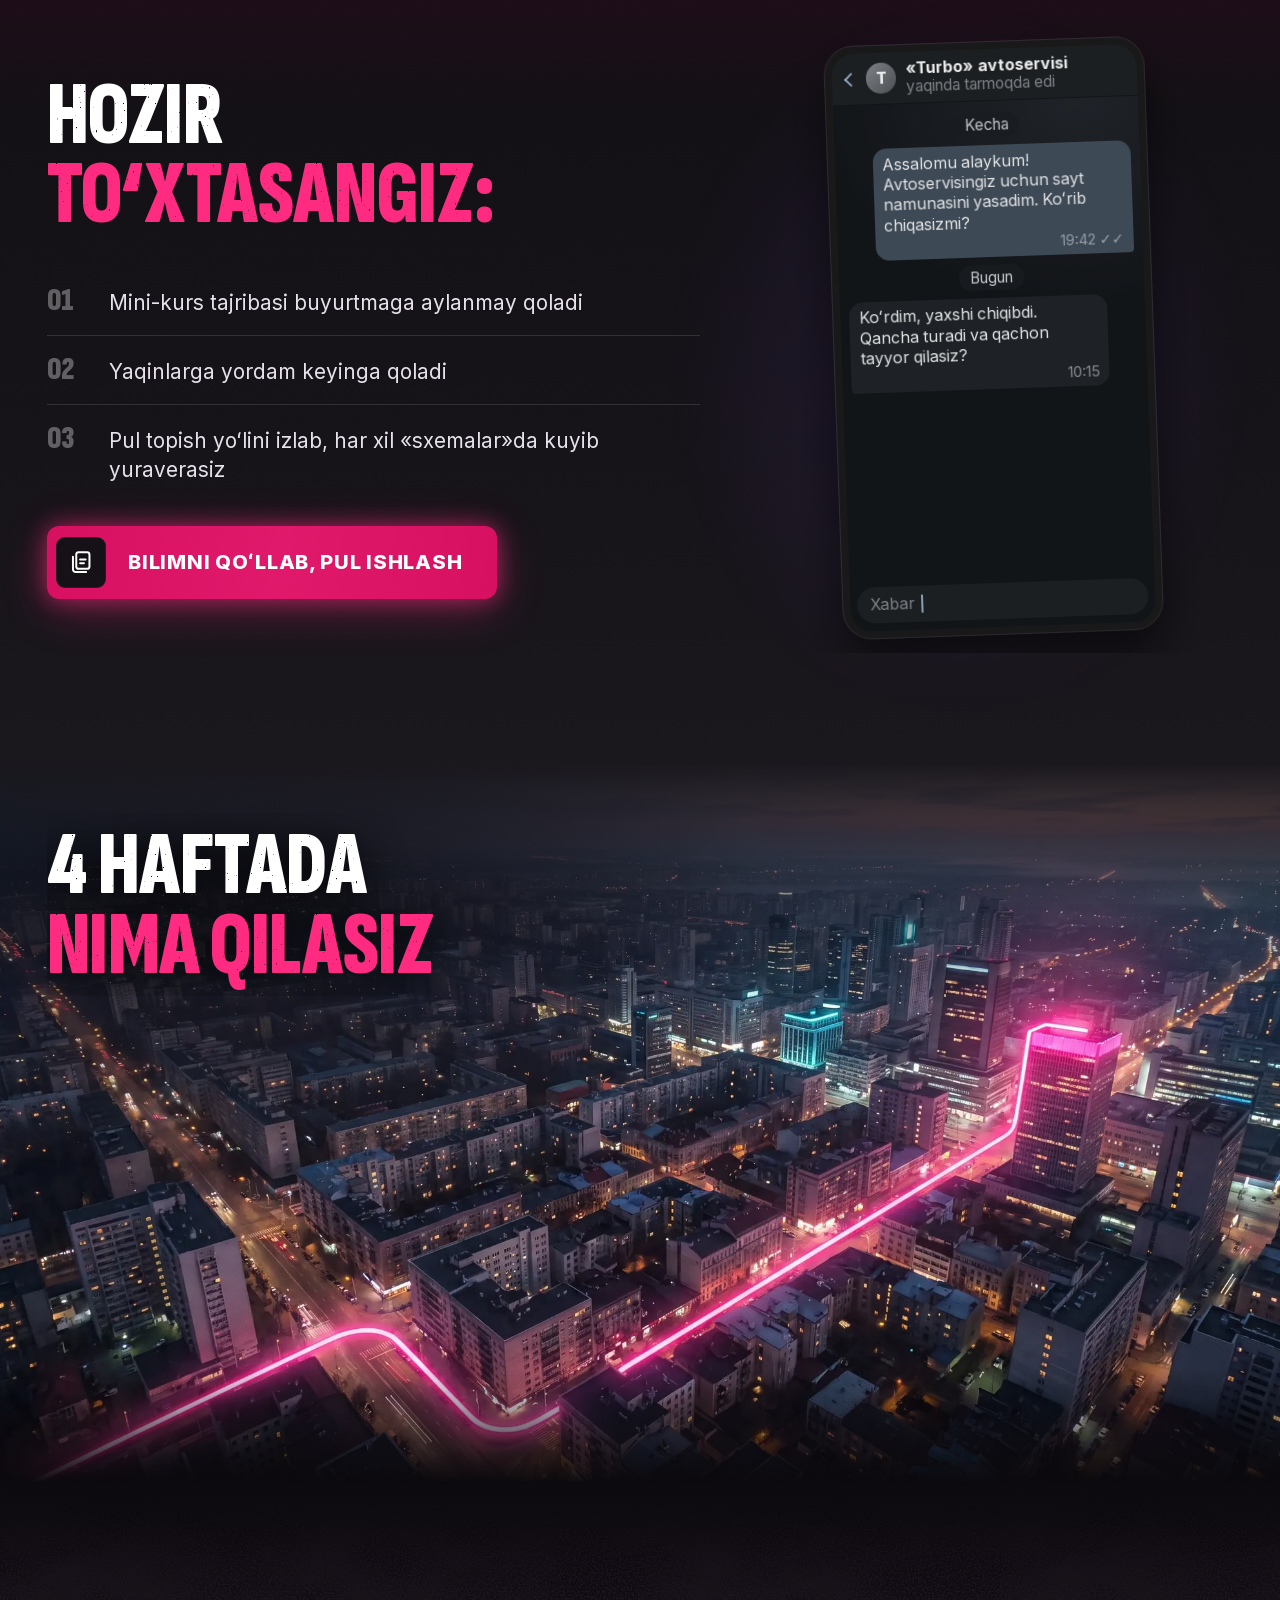
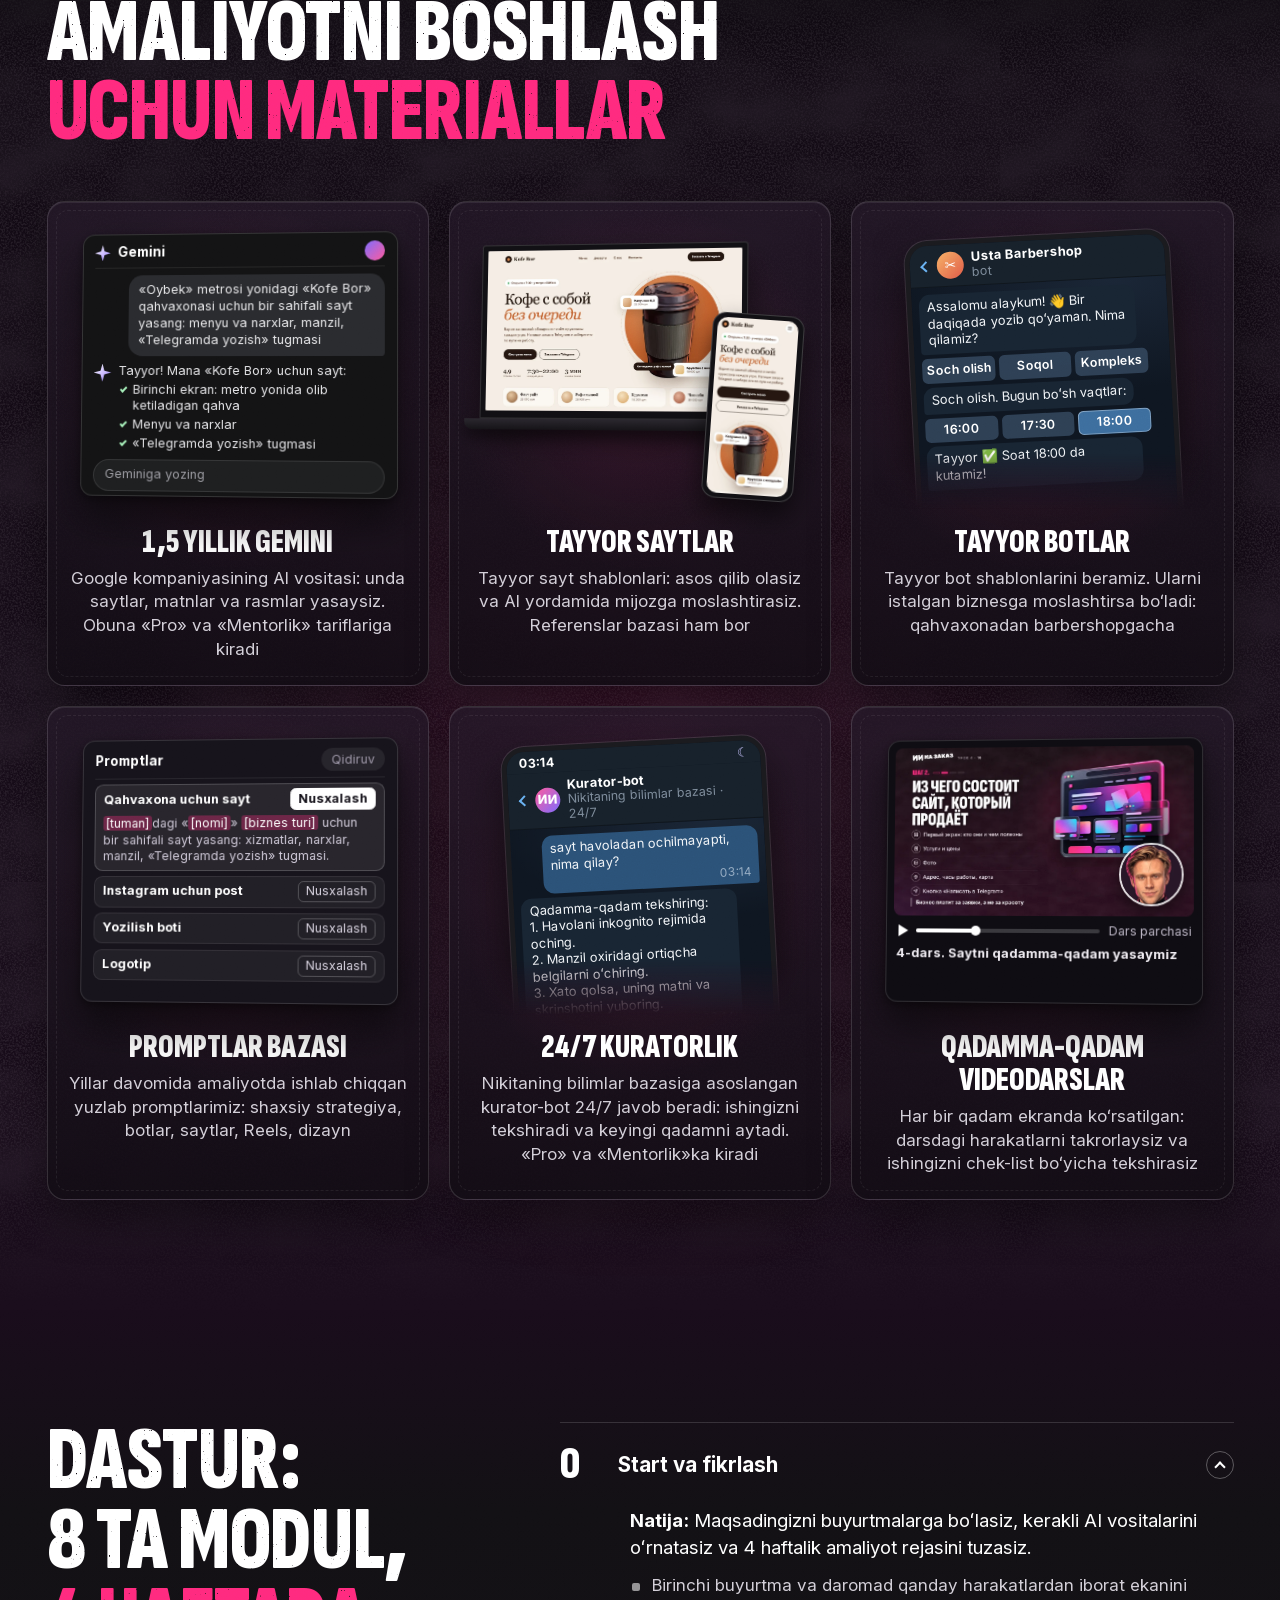
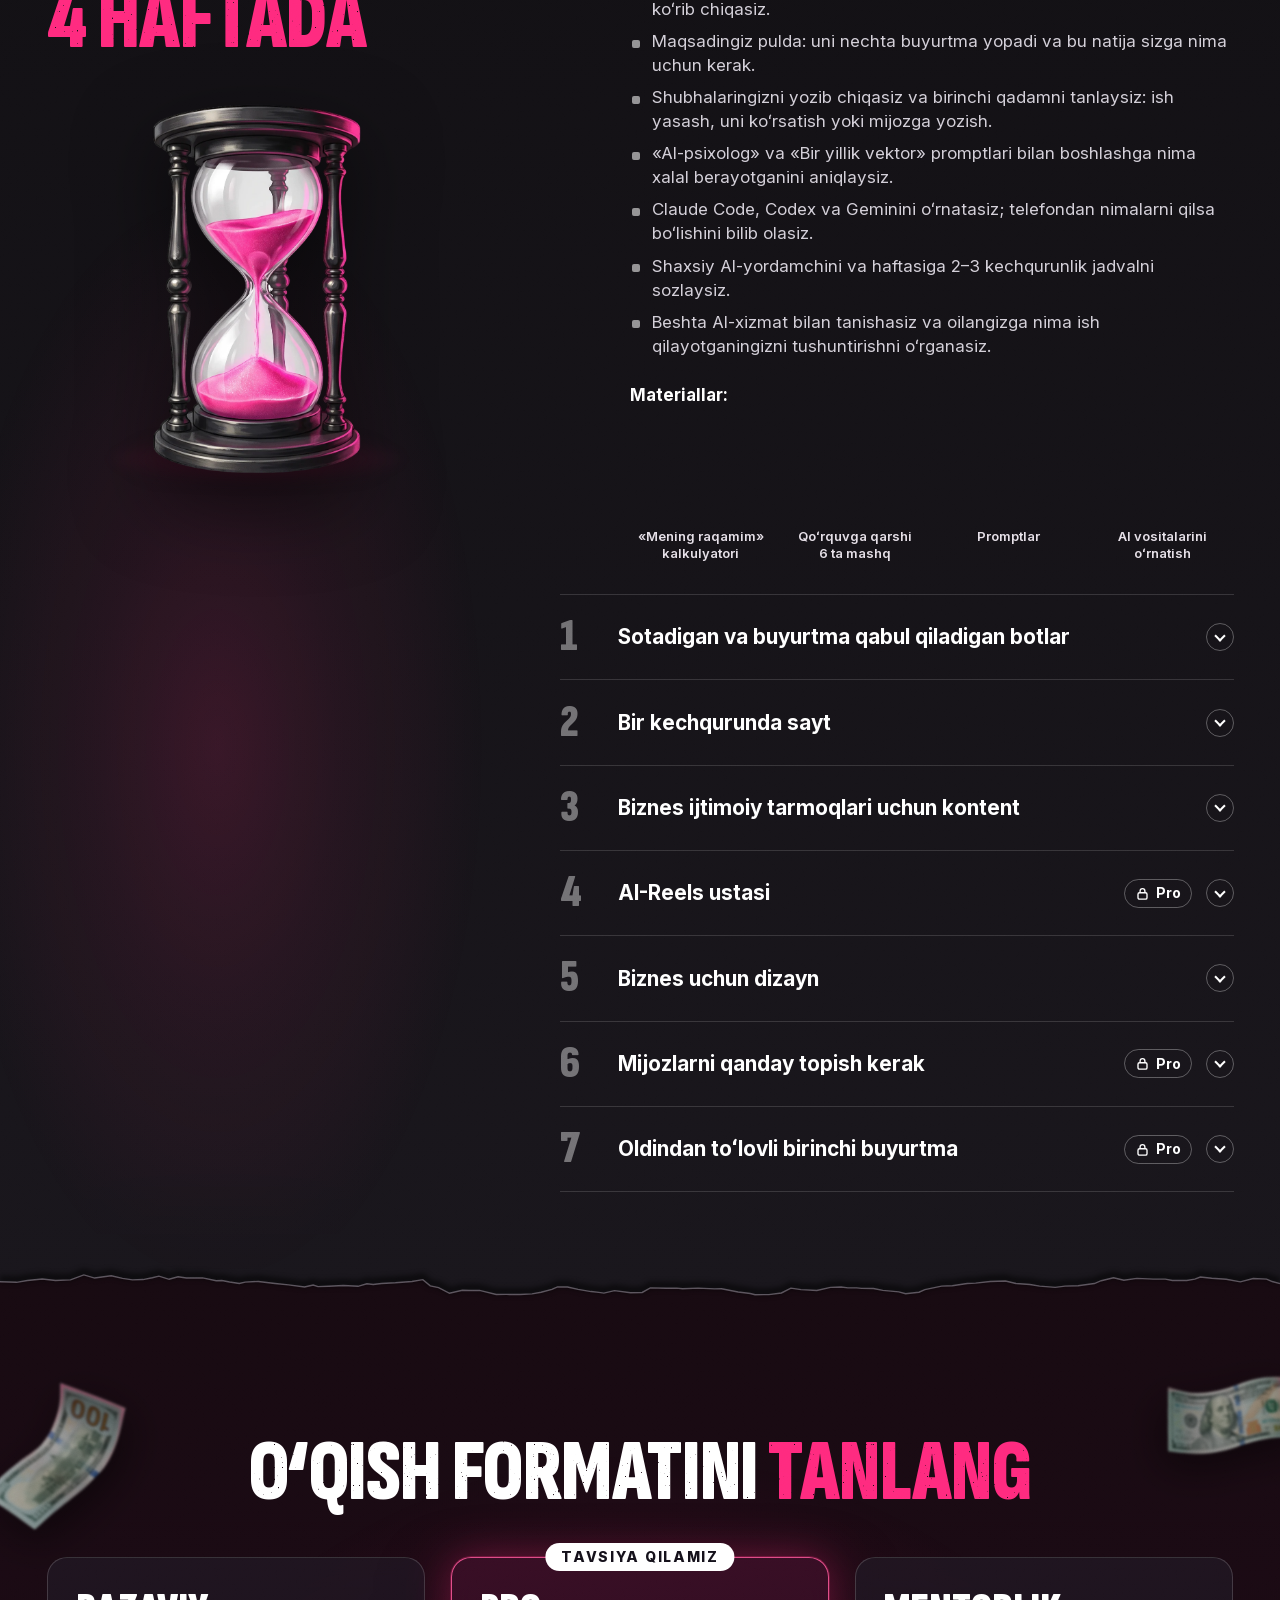
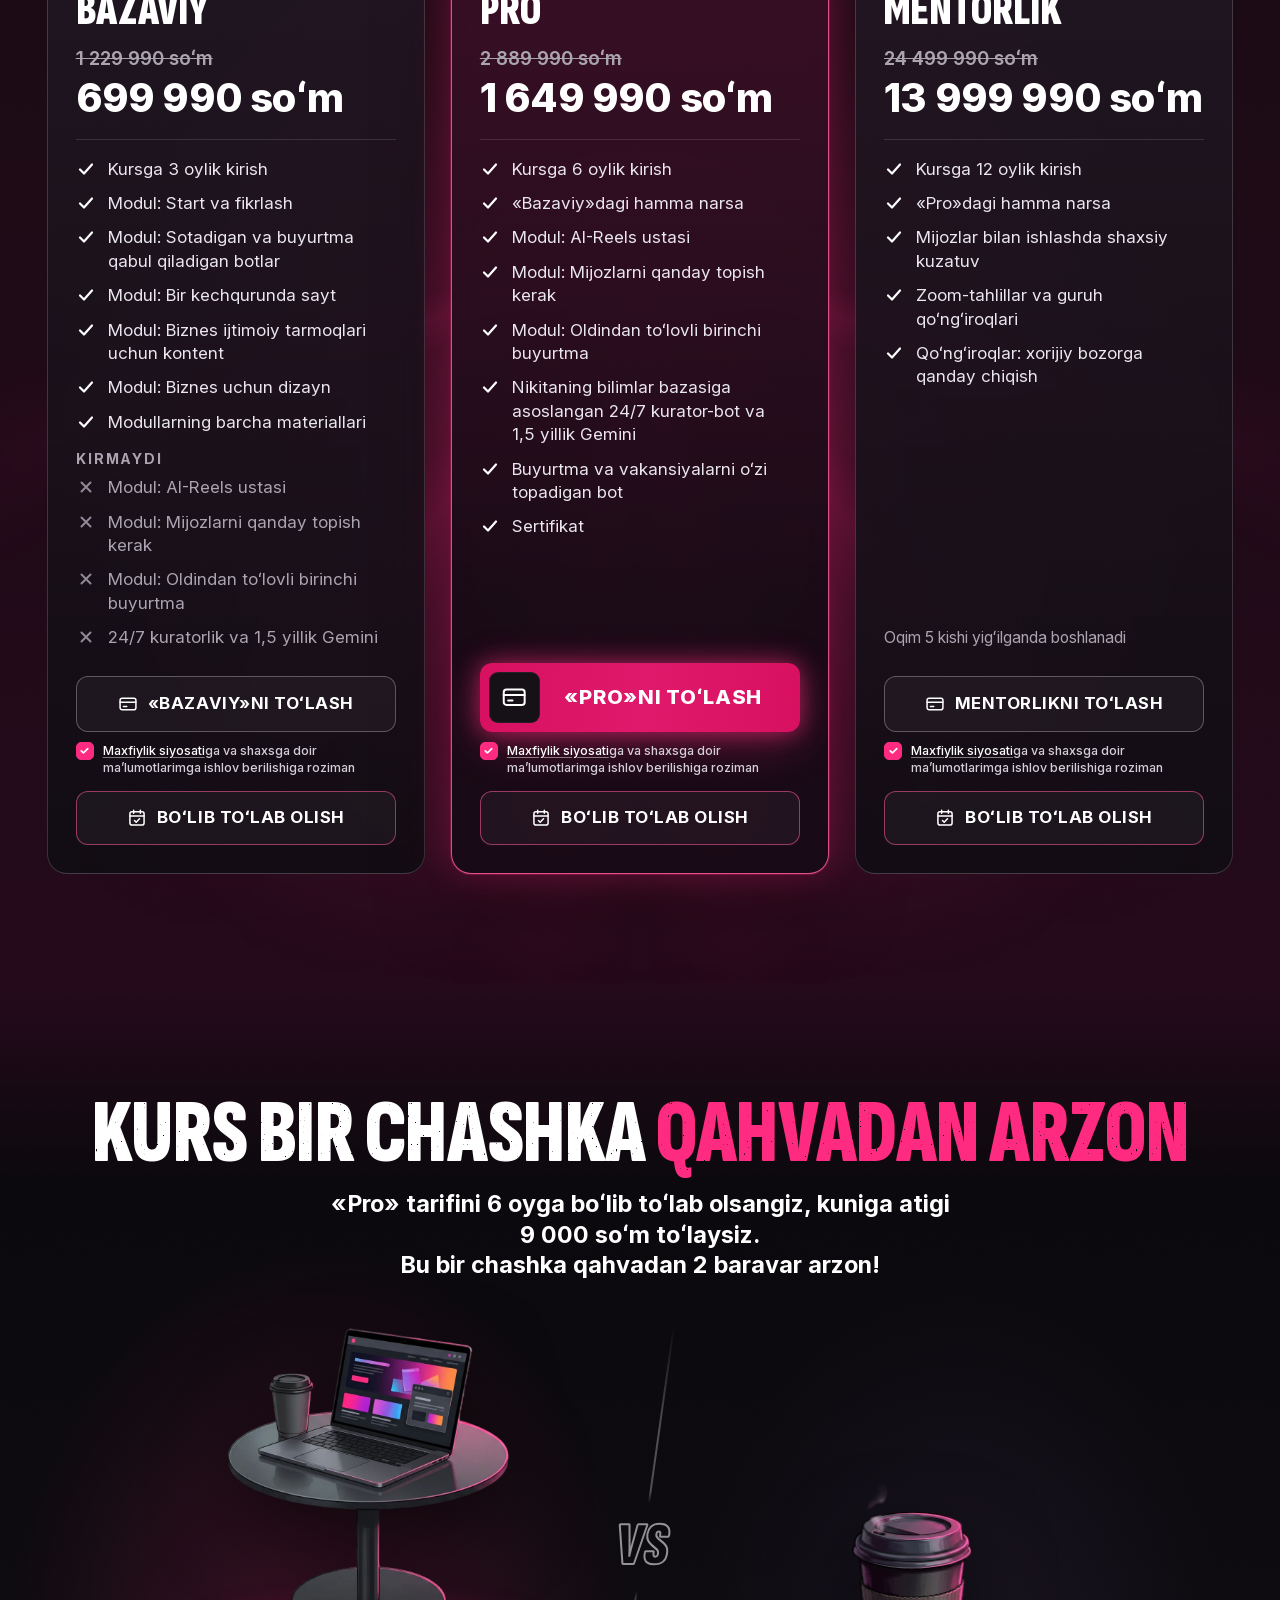
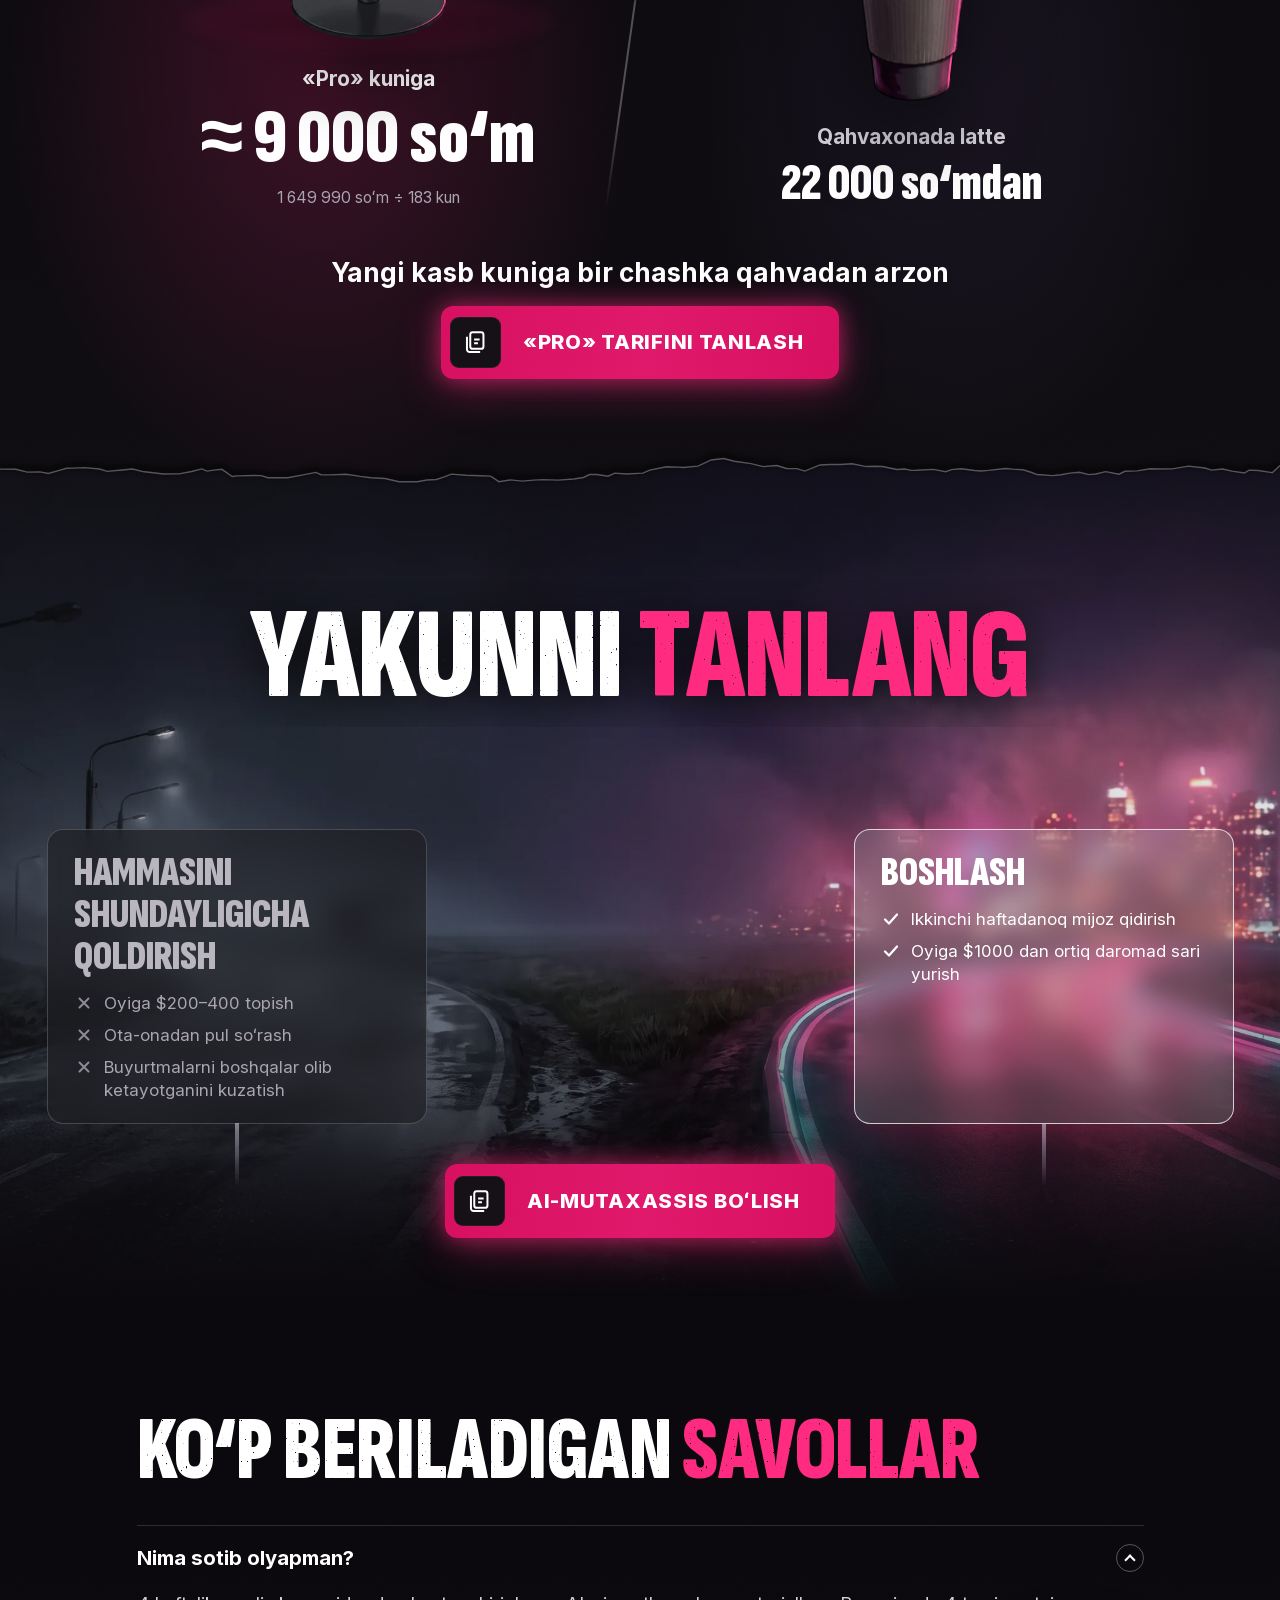
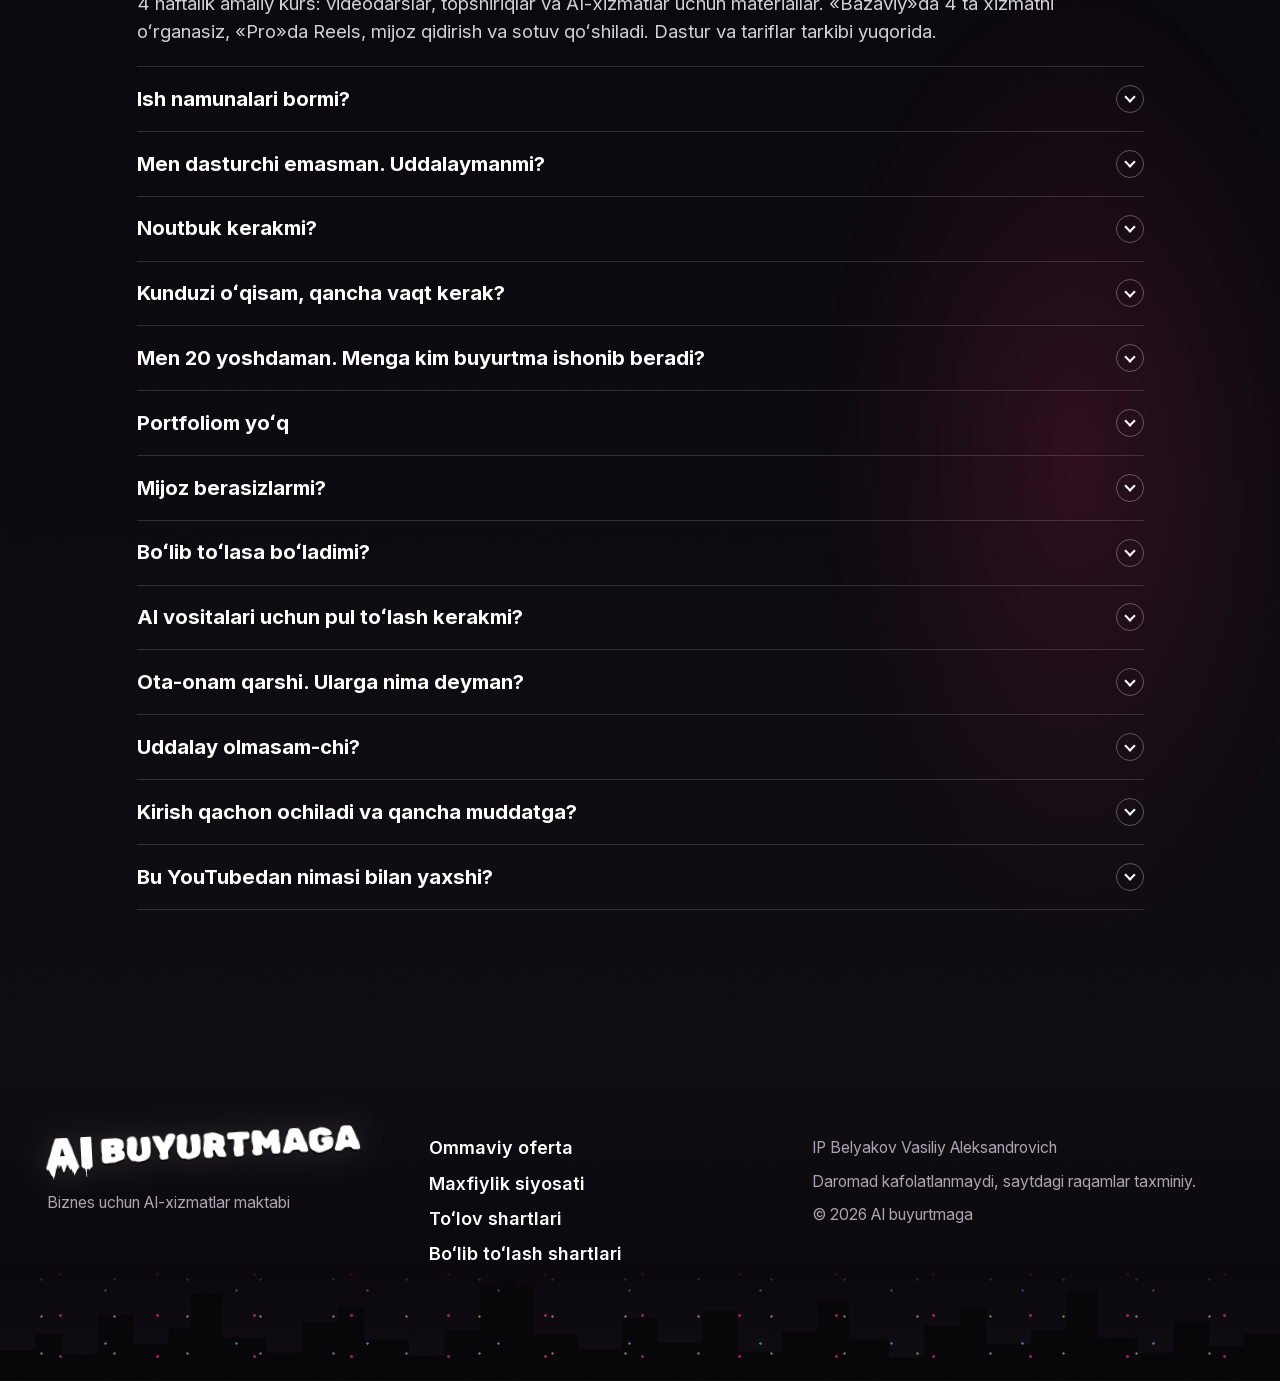
==== commit bf9260e9: "og:url и og:image на kurs.aibuyurtma.com (17.11) Co-Authored-By: Claude Opus 5.5 <noreply@anthropic." ====
--- a/index.html
+++ b/index.html
@@ -10,7 +10,7 @@
 <meta property="og:site_name" content="AI buyurtmaga" data-i18n-content="meta.site">
 <meta property="og:title" content="AI-mutaxassis kasbi — AI buyurtmaga" data-i18n-content="meta.og_title">
 <meta property="og:description" content="Biznes uchun AI yordamida saytlar, botlar, dizayn va kontent — dasturlashni bilmasdan ham. 4 hafta, qadamma-qadam videodarslar va tayyor shablonlar." data-i18n-content="meta.og_desc">
-<meta property="og:image" content="https://npopko55-cmd.github.io/ii-na-zakaz/assets/og.jpg">
+<meta property="og:image" content="https://kurs.aibuyurtma.com/assets/og.jpg">
 <meta property="og:image:width" content="1200">
 <meta property="og:image:height" content="630">
 <meta name="twitter:card" content="summary_large_image">
@@ -32,7 +32,7 @@
 <link rel="stylesheet" href="css/module-materials.css?v=d982fc5d97e1">
 <style>/* порядок блоков в режиме «из бота» — собирает tools/build.py */.from-bot .page>[data-b="1"]{order:1}.from-bot .page>[data-b="1.5"]{order:2}.from-bot .page>[data-b="19"]{order:3}.from-bot .page>[data-b="10"]{order:4}.from-bot .page>[data-b="8"]{order:5}.from-bot .page>[data-b="9"]{order:6}.from-bot .page>[data-b="11"]{order:7}.from-bot .page>[data-b="12"]{order:8}.from-bot .page>[data-b="13"]{order:9}.from-bot .page>[data-b="6"]{order:10}.from-bot .page>[data-b="16"]{order:11}.from-bot .page>[data-b="17"]{order:12}.from-bot .page>[data-b="18"]{order:13}</style>
 <meta name="build-id" content="9690678f6813">
-<meta property="og:url" content="https://npopko55-cmd.github.io/ii-na-zakaz/">
+<meta property="og:url" content="https://kurs.aibuyurtma.com/">
 <meta name="robots" content="noindex,nofollow">
 </head>
 <body>
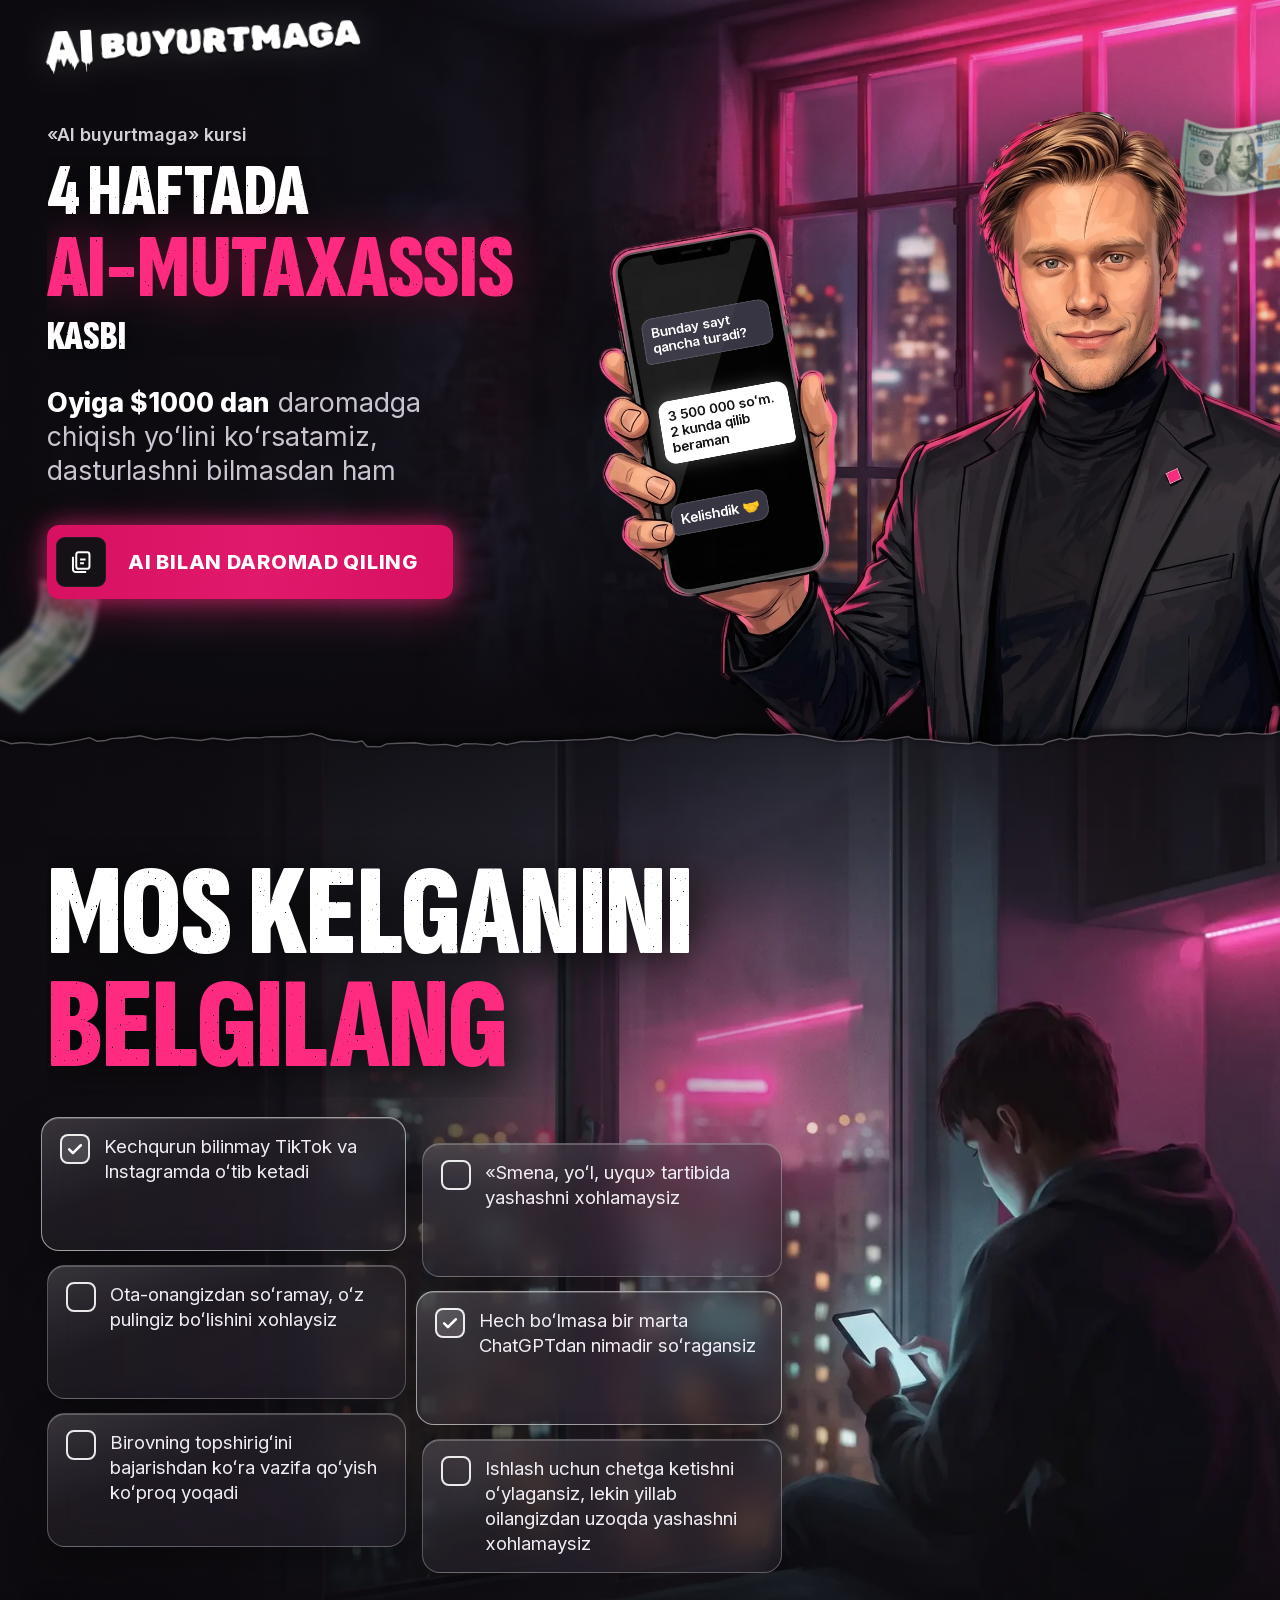
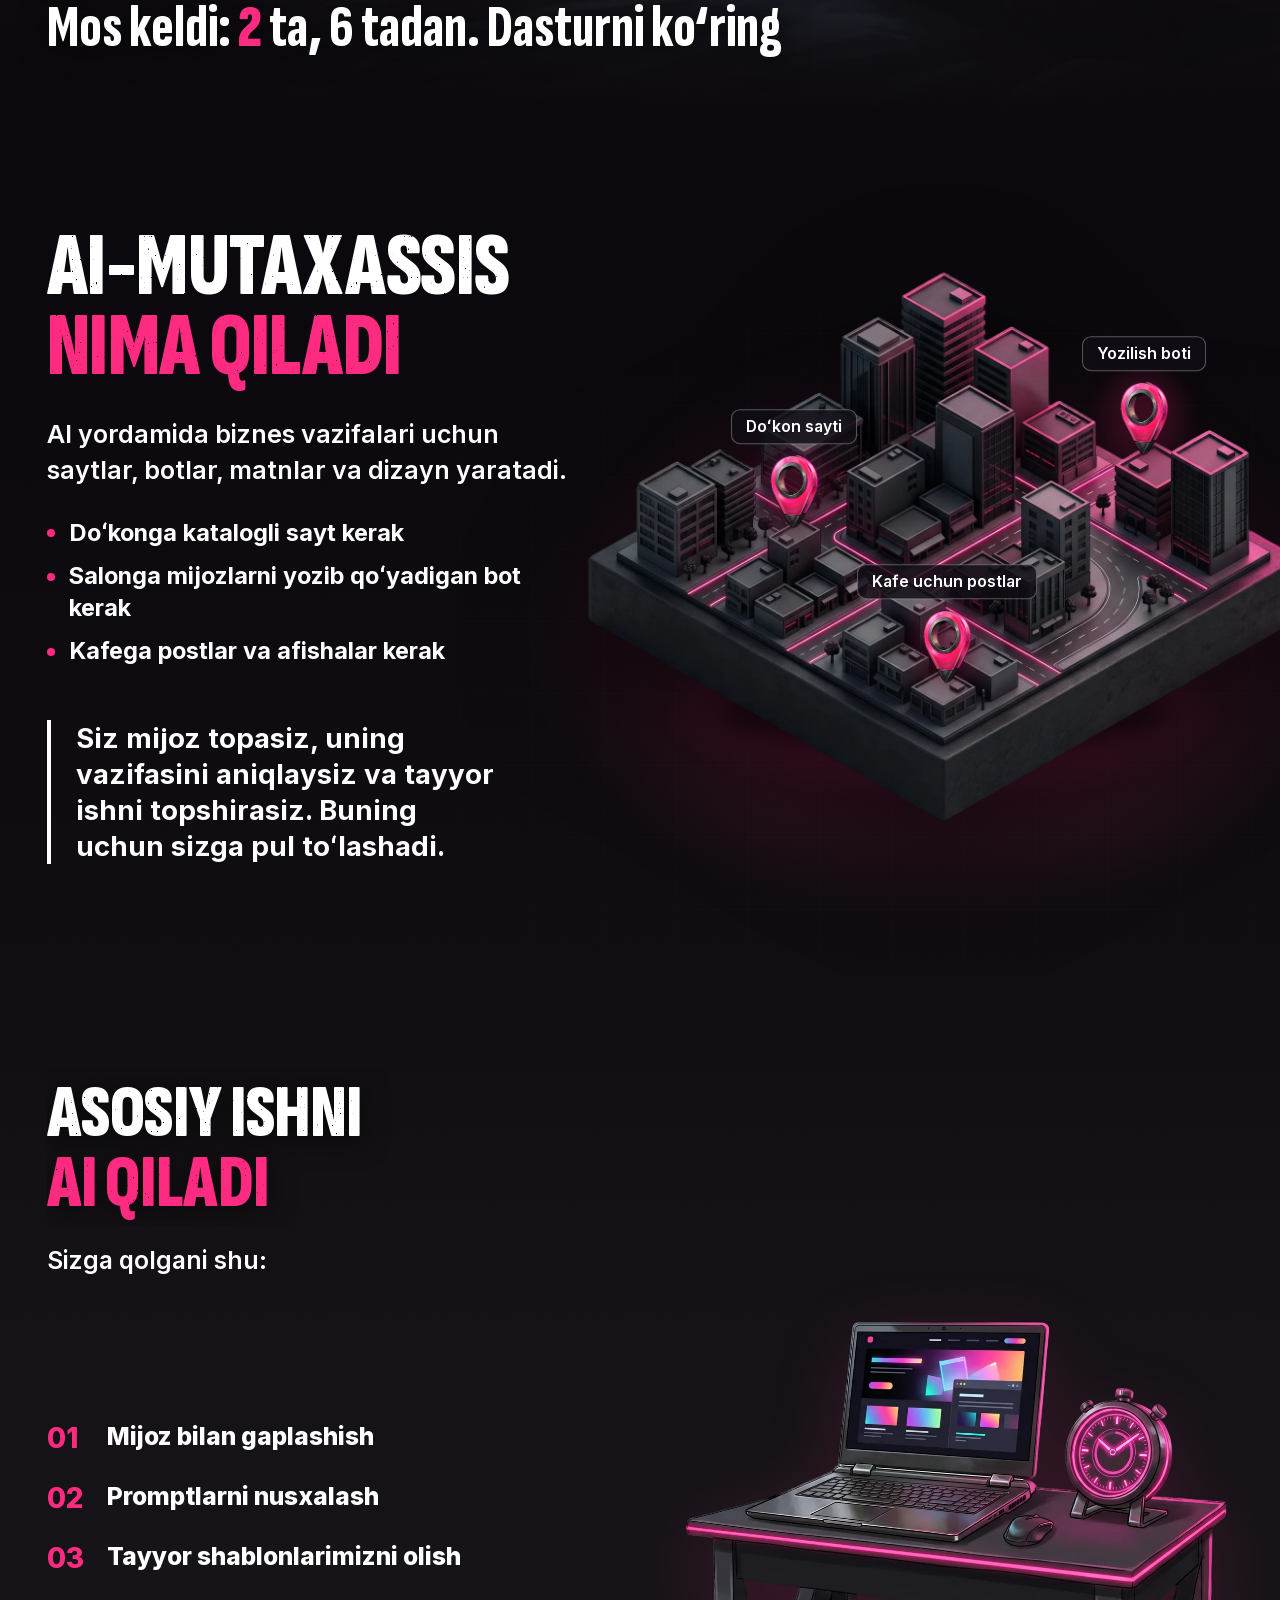
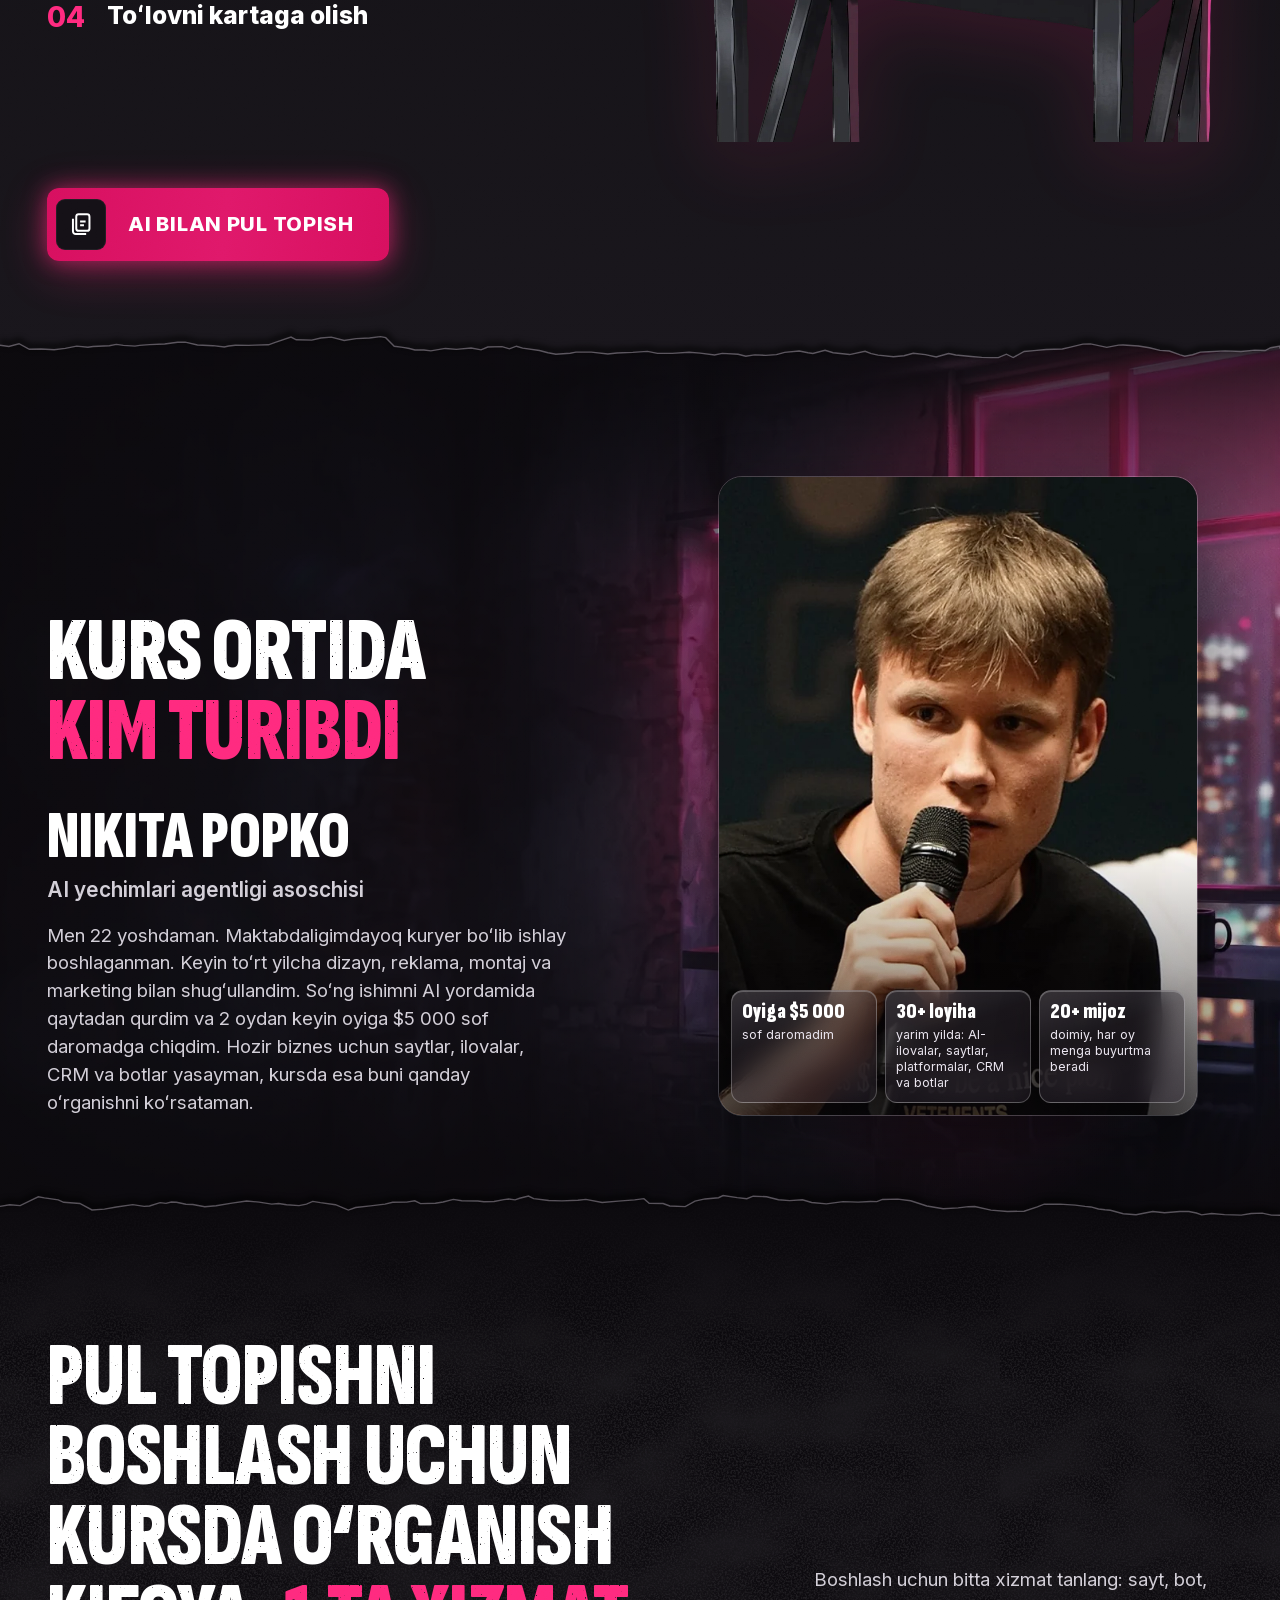
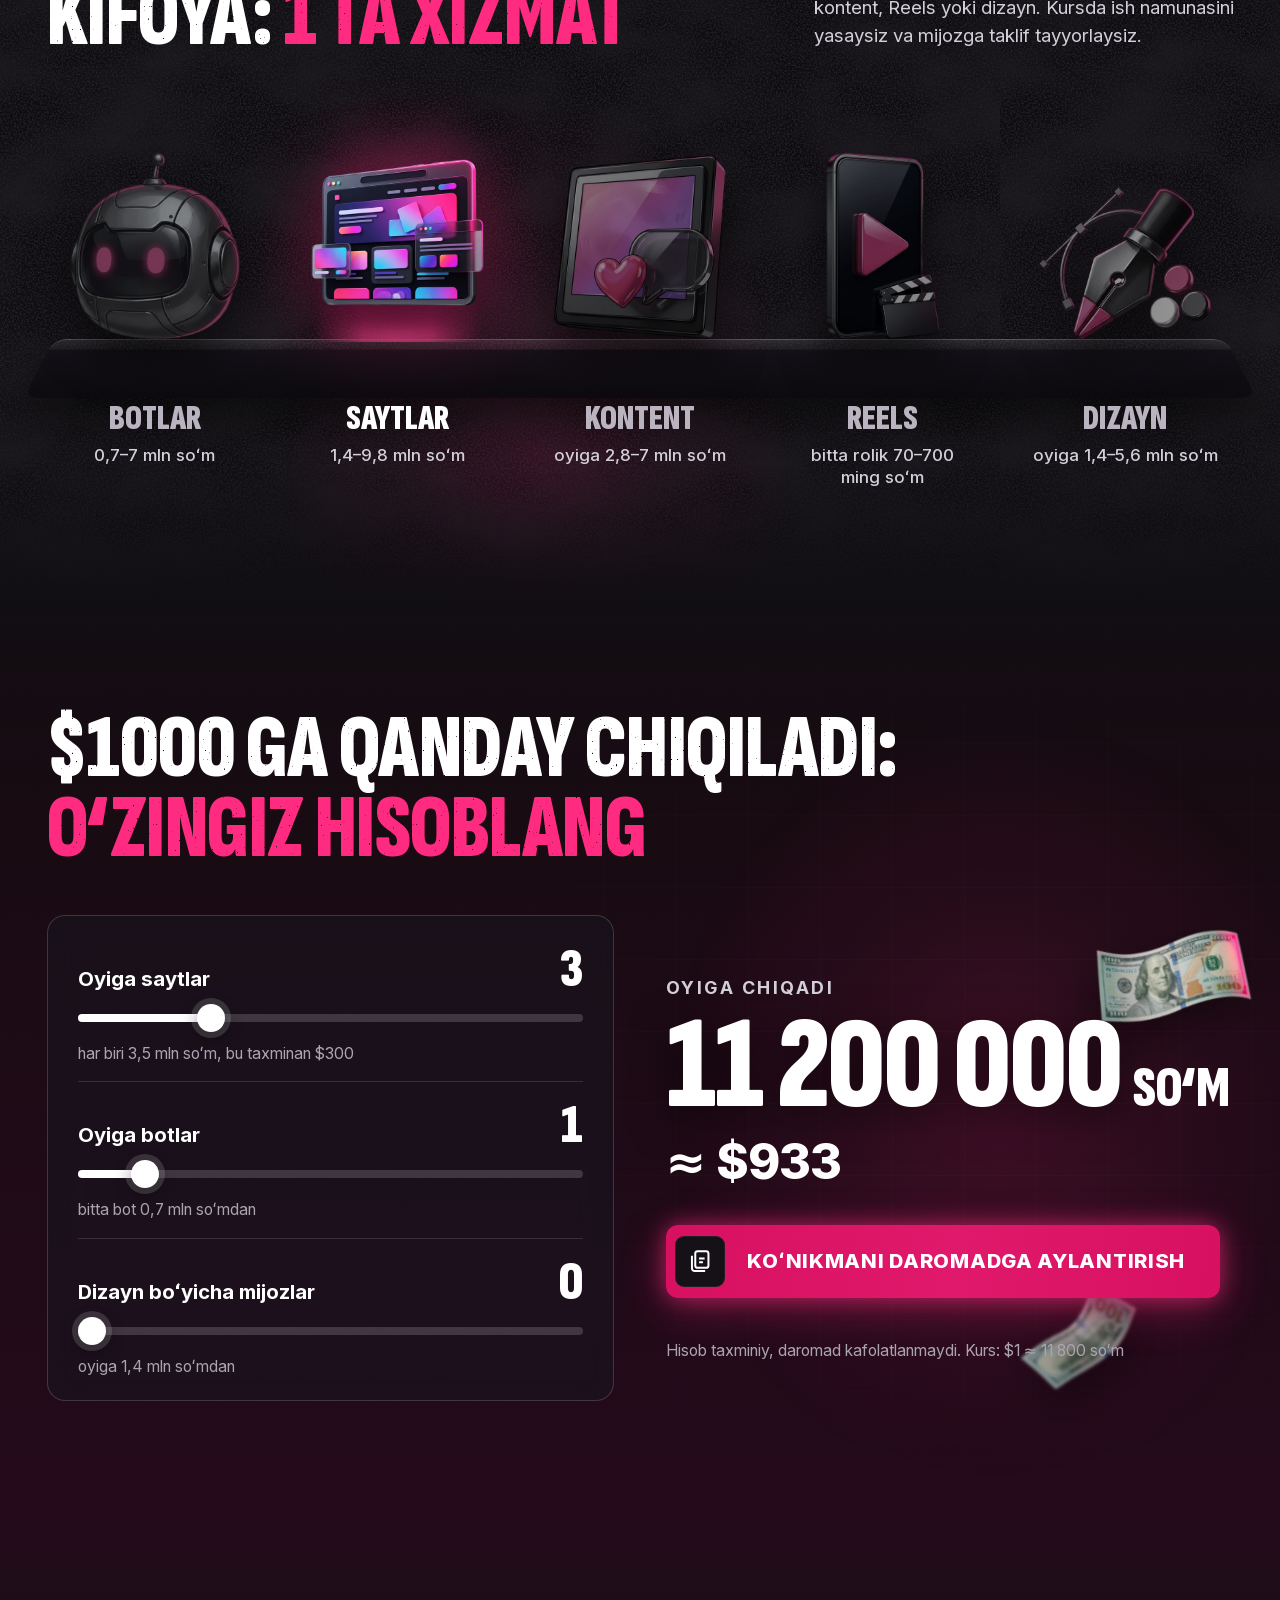
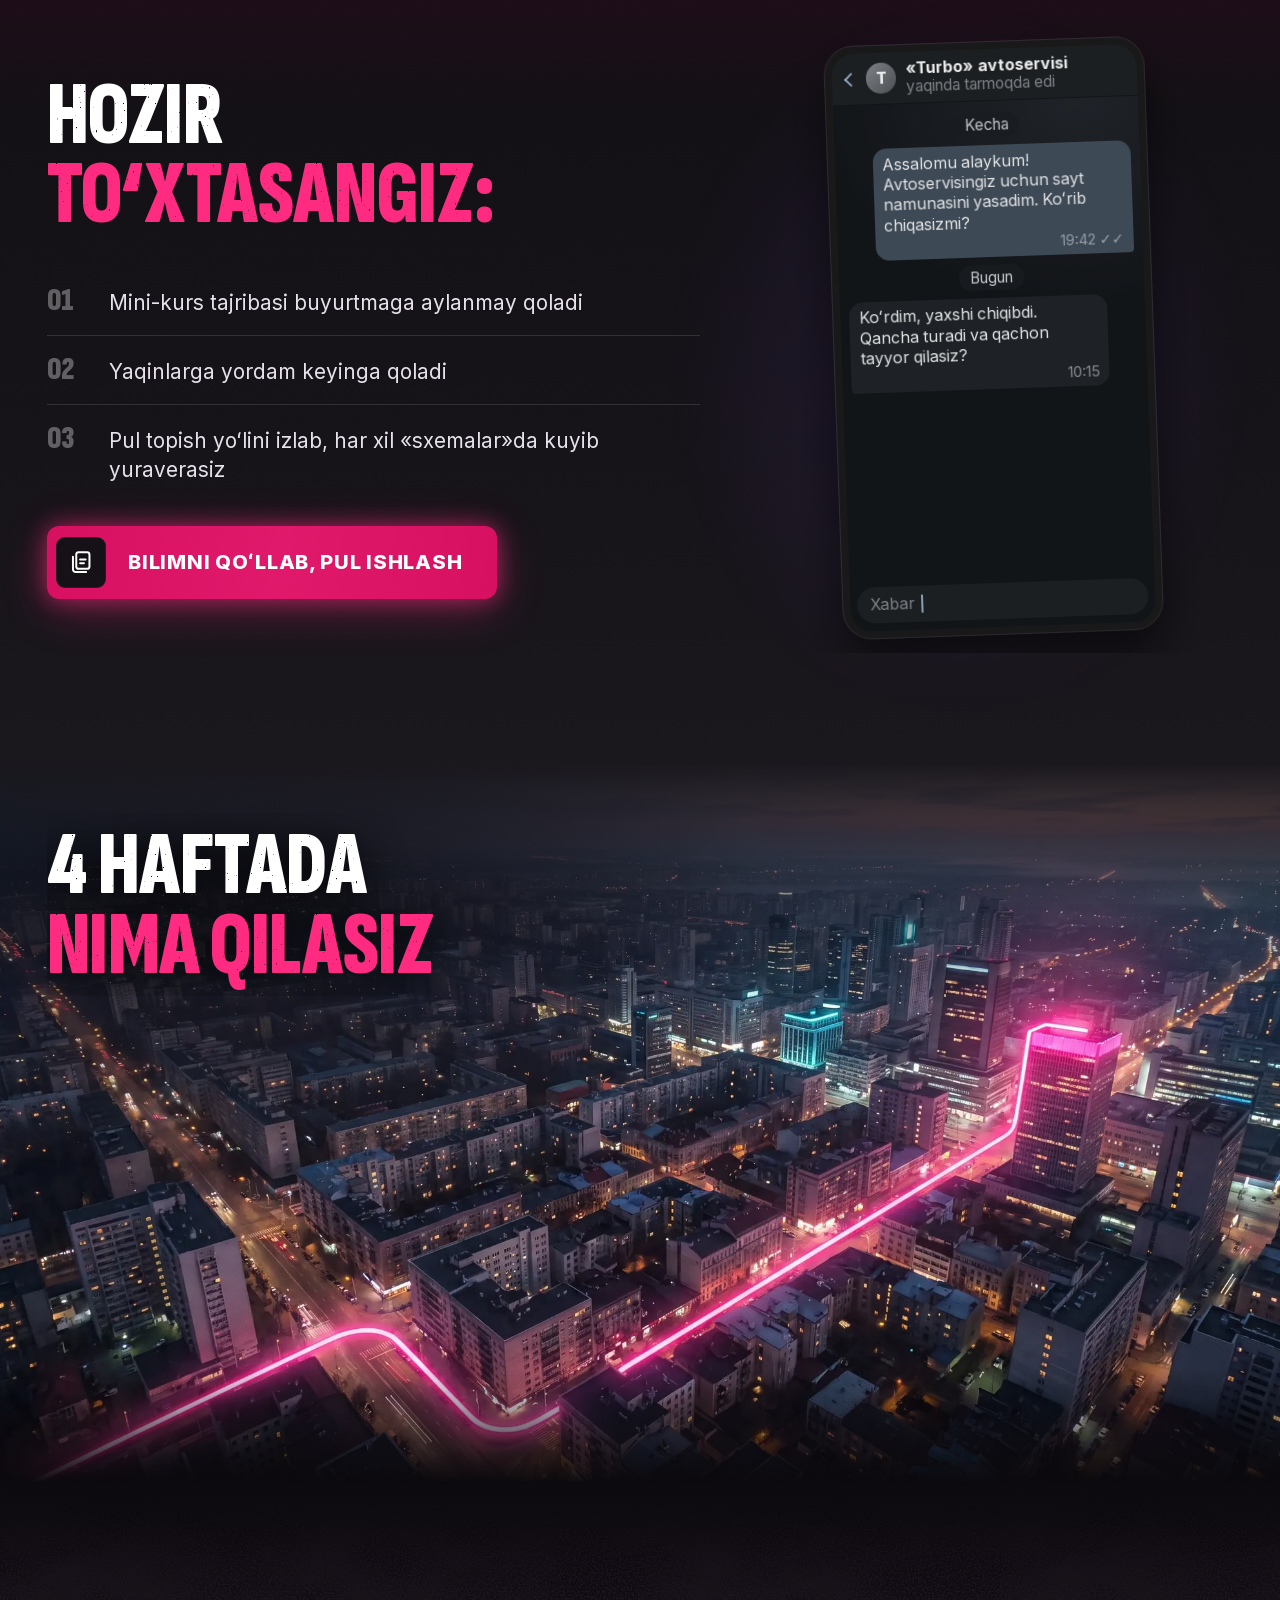
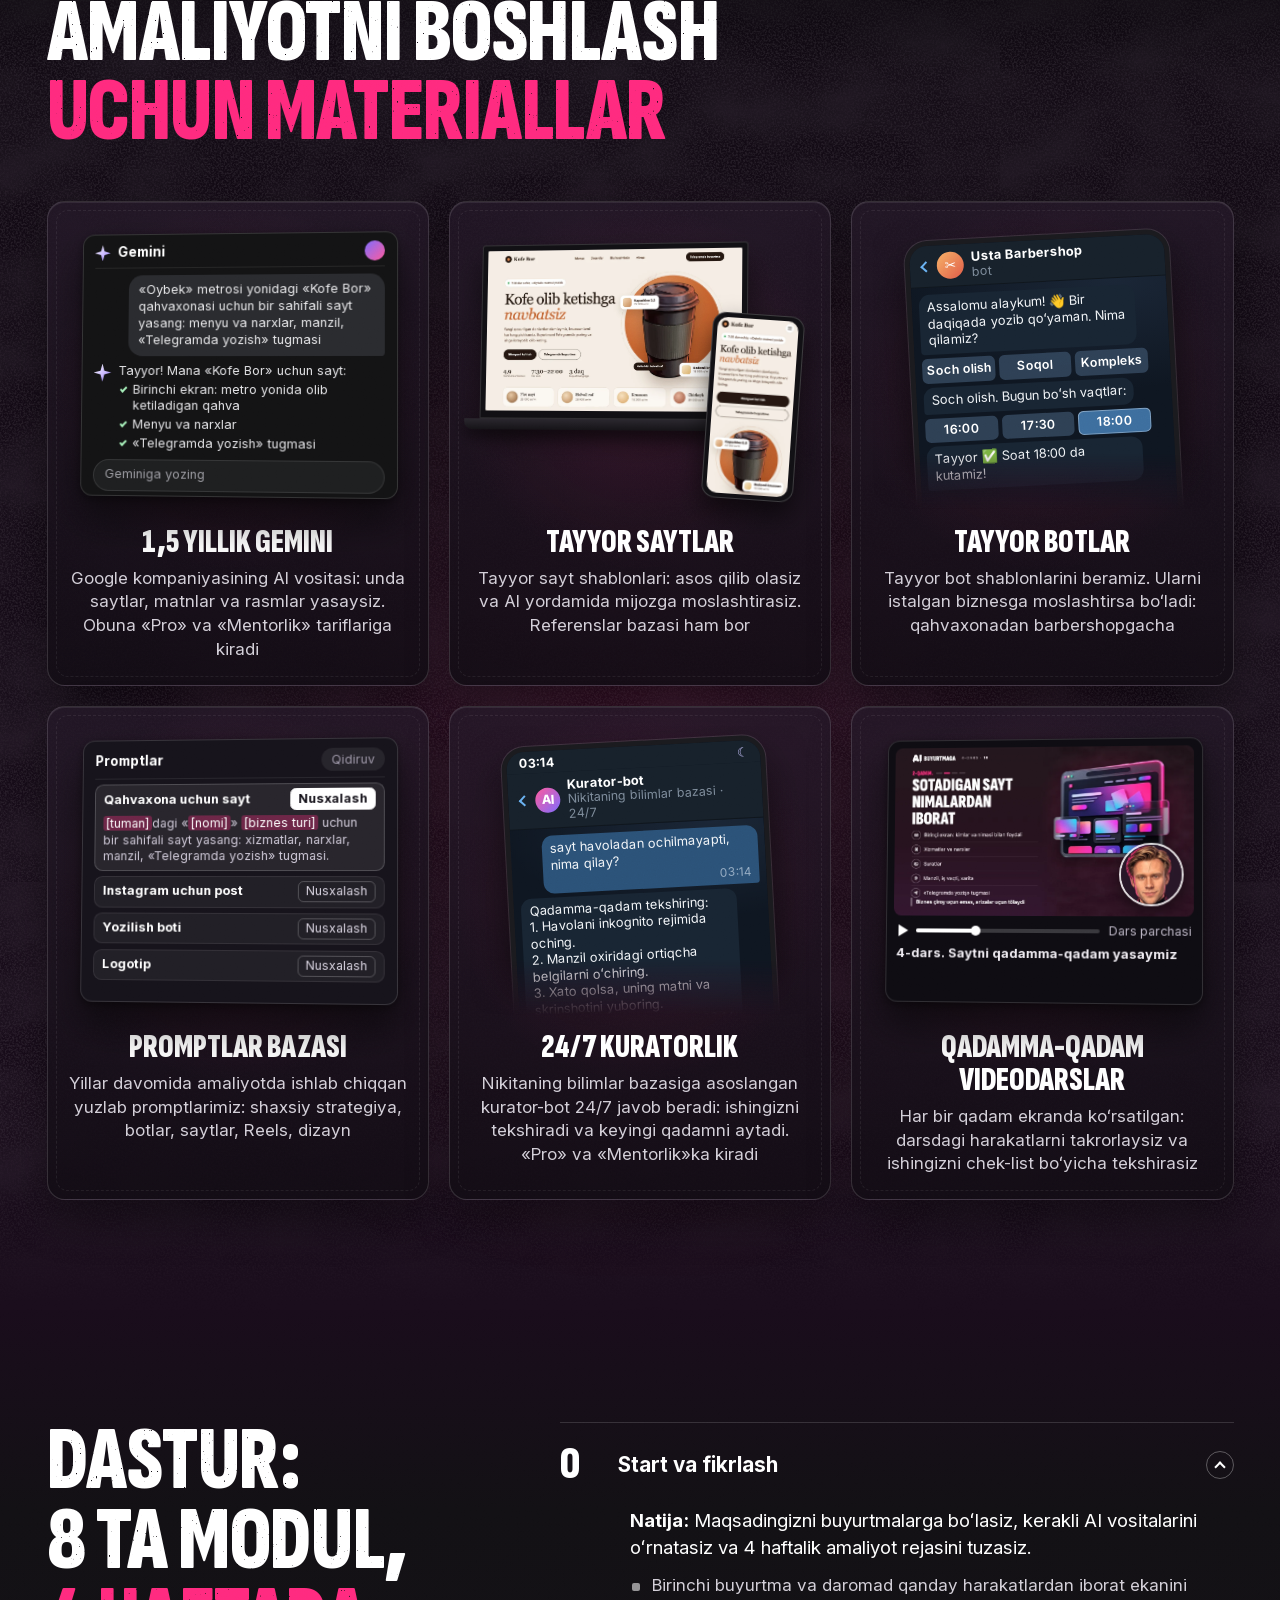
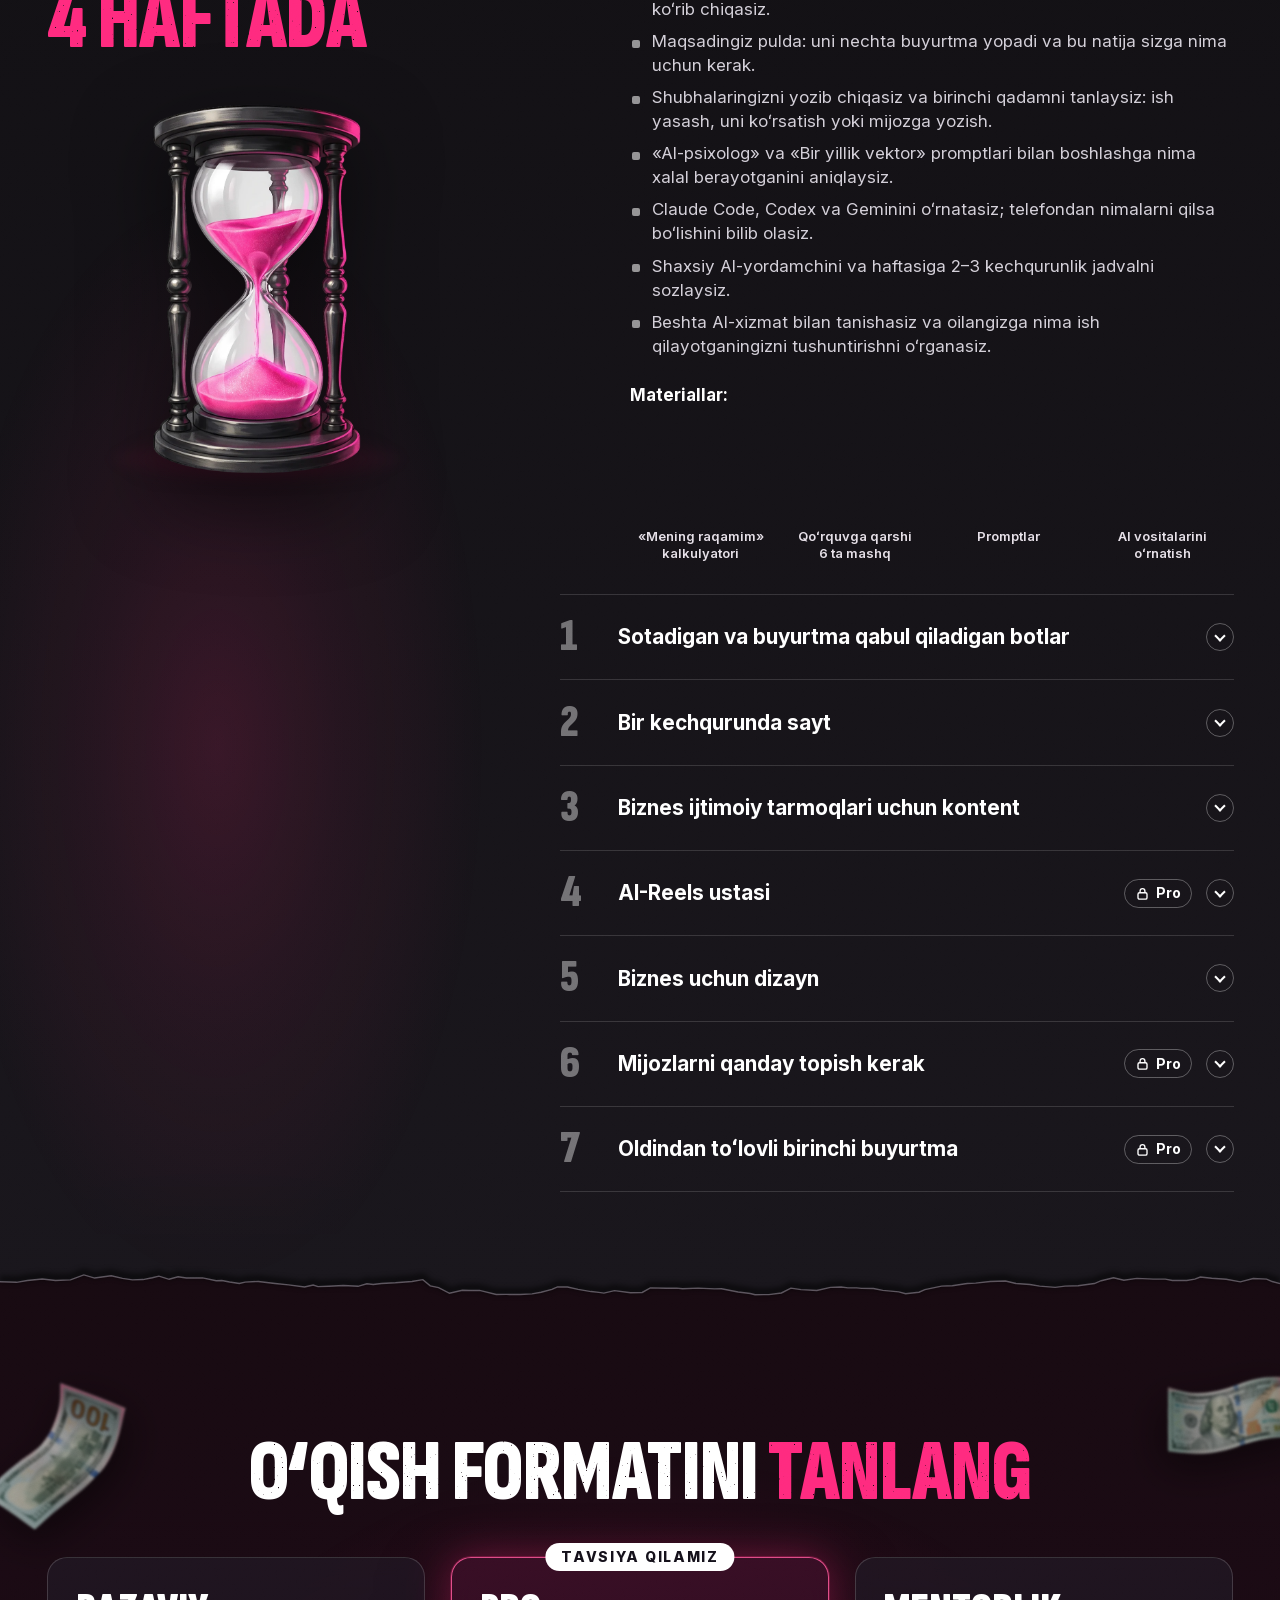
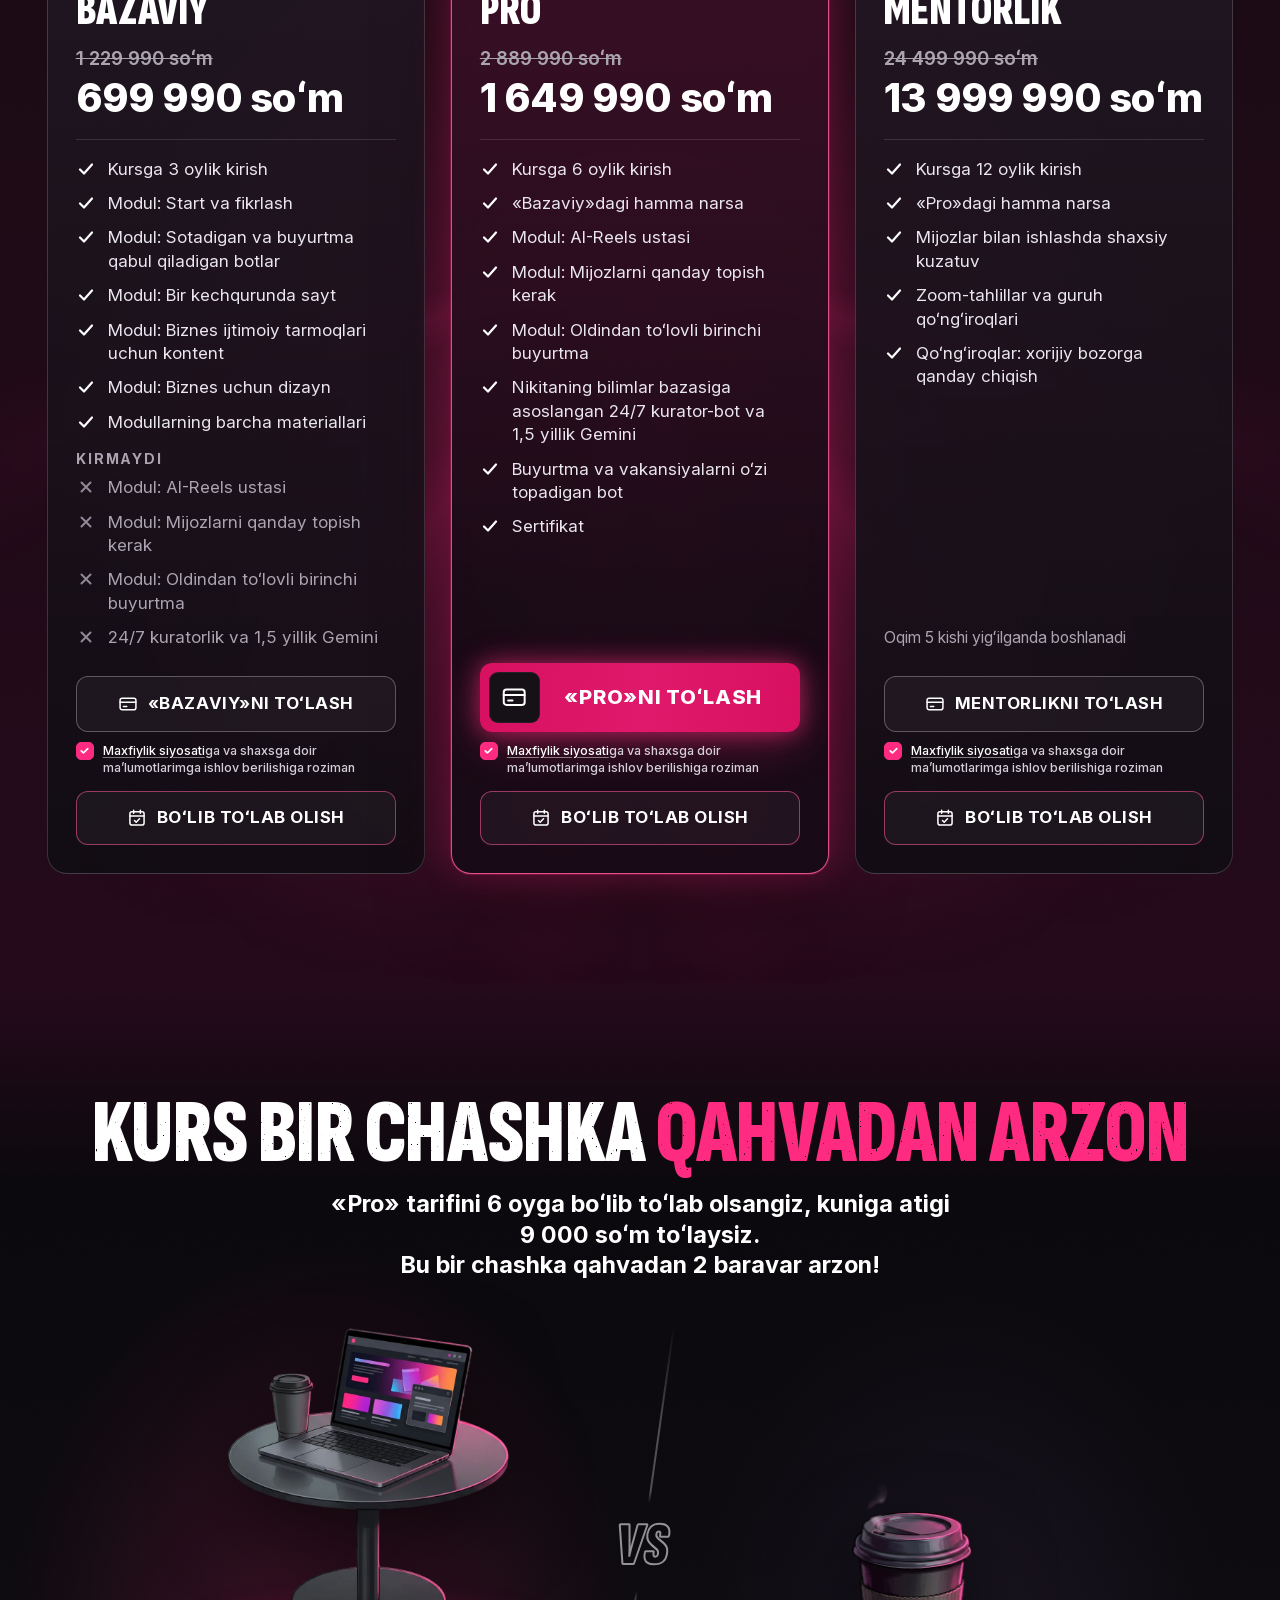
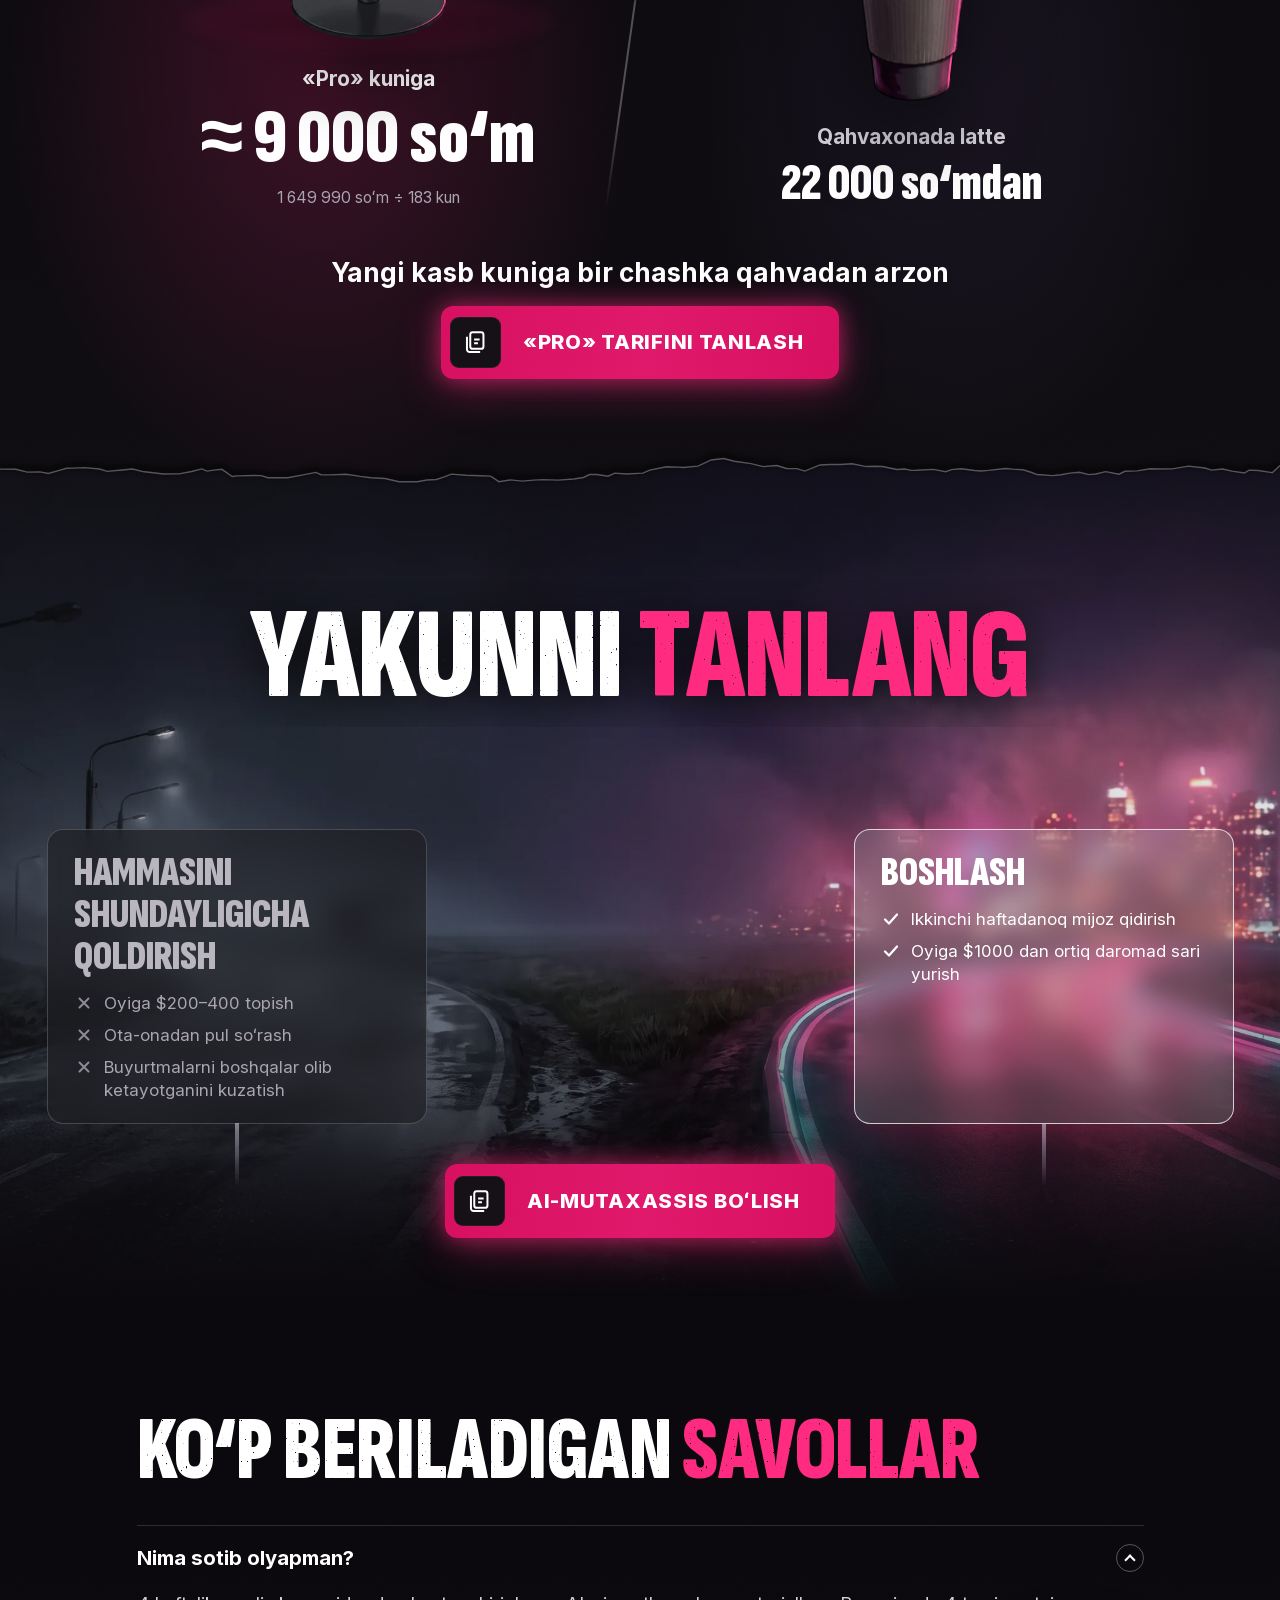
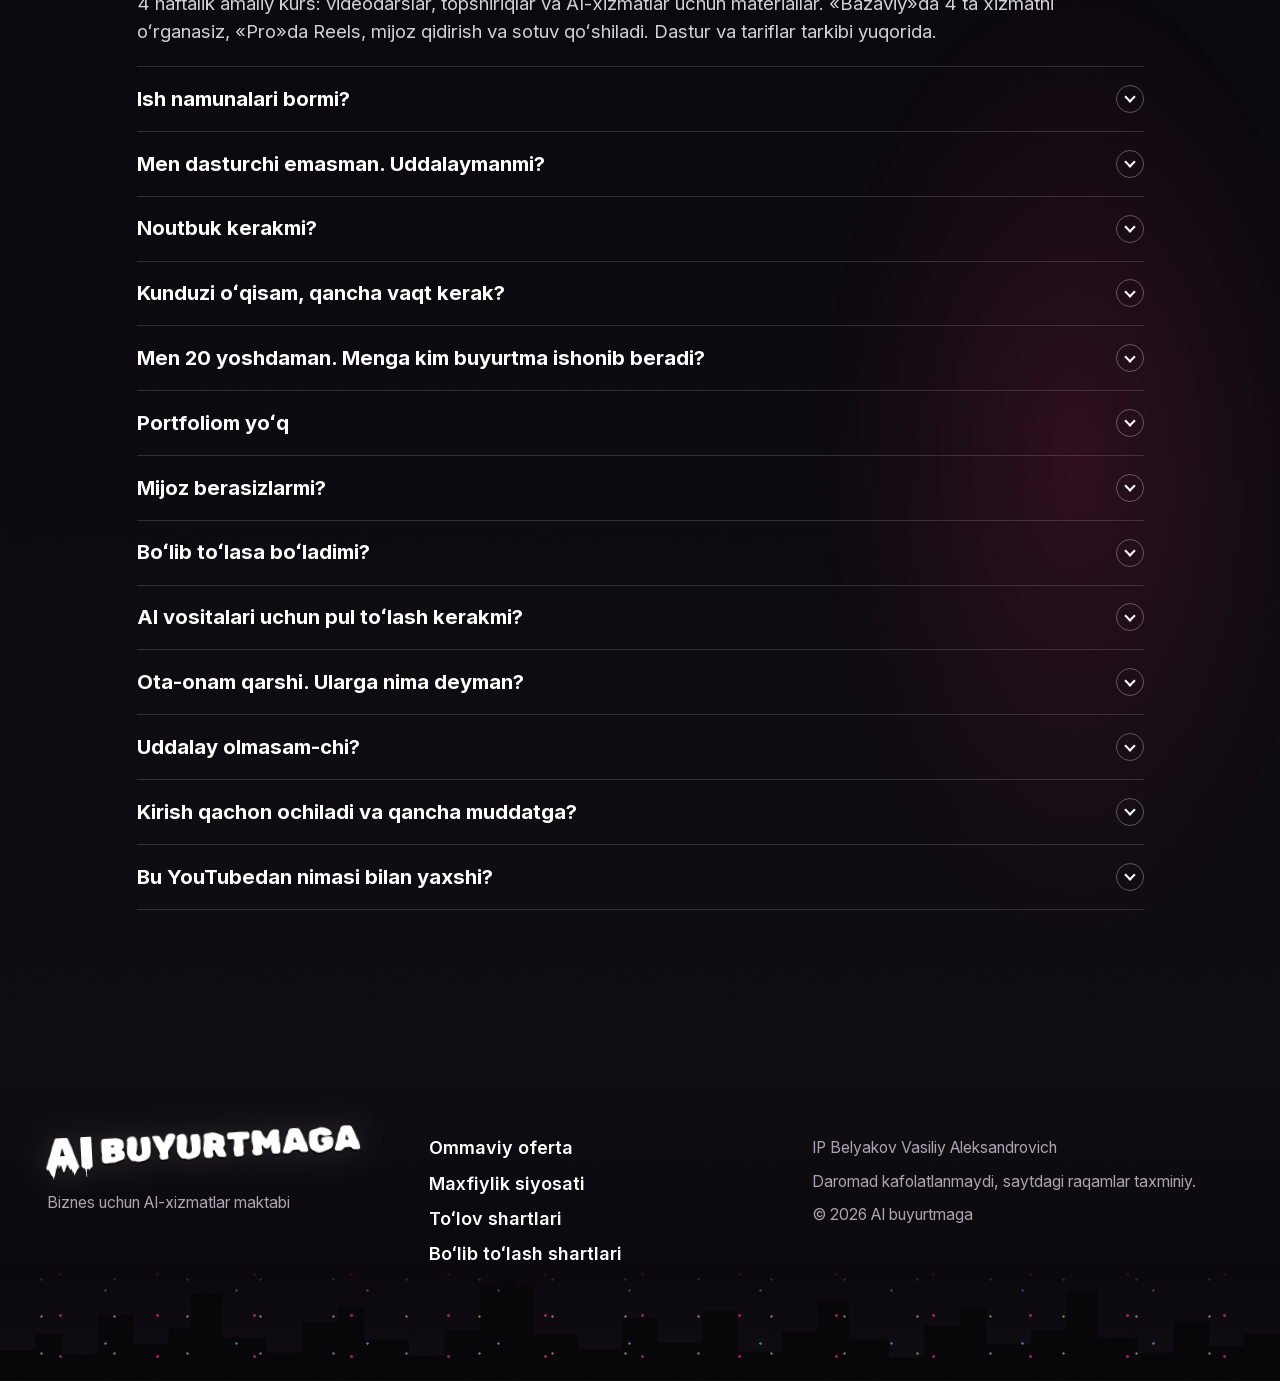
==== commit 883cfde0: "Сайт только на узбекском (17.11): без переключателя RU/UZ и русской версии Убраны переключатель язык" ====
--- a/index.html
+++ b/index.html
@@ -10,7 +10,7 @@
 <meta property="og:site_name" content="AI buyurtmaga" data-i18n-content="meta.site">
 <meta property="og:title" content="AI-mutaxassis kasbi — AI buyurtmaga" data-i18n-content="meta.og_title">
 <meta property="og:description" content="Biznes uchun AI yordamida saytlar, botlar, dizayn va kontent — dasturlashni bilmasdan ham. 4 hafta, qadamma-qadam videodarslar va tayyor shablonlar." data-i18n-content="meta.og_desc">
-<meta property="og:image" content="https://kurs.aibuyurtma.com/assets/og.jpg">
+<meta property="og:image" content="https://kurs.aibuyurtma.com/assets/og.jpg?v=uz1711">
 <meta property="og:image:width" content="1200">
 <meta property="og:image:height" content="630">
 <meta name="twitter:card" content="summary_large_image">
@@ -53,7 +53,7 @@
     <header class="topbar">
       <a class="logo" href="#top" aria-label="AI buyurtmaga" data-i18n-aria-label="logo.aria"><span class="l-big" data-i18n="logo.big">AI</span><span class="l-small" data-i18n="logo.small">BUYURTMAGA</span></a>
       <div class="topbar-r">
-        <div class="lang" role="group" aria-label="Til" data-i18n-aria-label="ui.lang"><button type="button" data-lang="ru" aria-pressed="false">RU</button><button type="button" data-lang="uz" aria-pressed="true">UZ</button></div>
+        
         <button class="burger" type="button" aria-label="Menyu" data-i18n-aria-label="nav.menu" aria-controls="menu" aria-expanded="false"><span></span><span></span><span></span></button>
       </div>
     </header>
@@ -100,7 +100,7 @@
 
 <div class="menu" id="menu" role="dialog" aria-modal="true" aria-label="Menyu" data-i18n-aria-label="nav.menu">
   <button class="menu-close" type="button" aria-label="Yopish" data-i18n-aria-label="ui.close">×</button>
-  <div class="lang lang--menu" role="group" aria-label="Til" data-i18n-aria-label="ui.lang"><button type="button" data-lang="ru" aria-pressed="false">RU</button><button type="button" data-lang="uz" aria-pressed="true">UZ</button></div>
+  
   <nav>
     <a href="#kit" data-i18n="nav.kit">Ichida nima bor</a>
     <a href="#mentor" data-i18n="nav.mentor">Kurs ortida kim</a>
@@ -436,7 +436,7 @@
 <div class="mock mock--tg" aria-hidden="true">
   <div class="mphone">
     <div class="tg-status"><span>03:14</span><span class="tg-moon">☾</span></div>
-    <div class="tg-head"><span class="tg-back"></span><span class="tg-ava tg-ava--agent">ИИ</span><div><b data-i18n="mk.cur_name">Kurator-bot</b><span data-i18n="mk.cur_sub">Nikitaning bilimlar bazasi · 24/7</span></div></div>
+    <div class="tg-head"><span class="tg-back"></span><span class="tg-ava tg-ava--agent">AI</span><div><b data-i18n="mk.cur_name">Kurator-bot</b><span data-i18n="mk.cur_sub">Nikitaning bilimlar bazasi · 24/7</span></div></div>
     <div class="tg-chat">
       <div class="tg-msg out"><p data-i18n="mk.cur_q">sayt havoladan ochilmayapti, nima qilay?</p><time>03:14</time></div>
       <div class="tg-msg in"><p data-i18n="mk.cur_a">Qadamma-qadam tekshiring:<br>1. Havolani inkognito rejimida oching.<br>2. Manzil oxiridagi ortiqcha belgilarni oʻchiring.<br>3. Xato qolsa, uning matni va skrinshotini yuboring.</p><time>03:14</time></div>
@@ -698,8 +698,8 @@
           <li class="ak-step"><span class="ak-n">2</span><div class="ak-b"><p class="ak-st" data-i18n="b15.ak_s2">Toʻlov havolasini oching</p><p class="ak-d" data-i18n="b15.ak_s2d">Havola yangi oynada ochiladi. Bu sahifa ochiq qoladi: maslahat kerak boʻlsa, shu yerga qayting.</p><label class="consent"><input type="checkbox" class="consent-in" checked data-consent><span class="consent-box" aria-hidden="true"><svg viewBox="0 0 20 20" fill="none" stroke="#fff" stroke-width="2.6" stroke-linecap="round" stroke-linejoin="round"><path d="M5 10.5l3.3 3.3L15 7"/></svg></span><span class="consent-t" data-i18n="consent.t"><a href="privacy.html" target="_blank" rel="noopener">Maxfiylik siyosati</a>ga va shaxsga doir maʼlumotlarimga ishlov berilishiga roziman</span></label><a class="btn pay-parts-cta" href="https://aktivcredit.ru/ak/belyakov/" target="_blank" rel="noopener" data-link="pay_parts" data-track="installment" data-place="pay"><span class="btn-ico" aria-hidden="true"><svg viewBox="0 0 24 24" fill="none" stroke="#fff" stroke-width="1.8" stroke-linecap="round" stroke-linejoin="round"><path d="M14 4h6v6"/><path d="M20 4l-9 9"/><path d="M18 14v4.5a1.5 1.5 0 0 1-1.5 1.5h-11A1.5 1.5 0 0 1 4 18.5v-11A1.5 1.5 0 0 1 5.5 6H10"/></svg></span><span class="btn-label" data-i18n="b15.ak_open">Toʻlov havolasini ochish</span></a></div></li>
           <li class="ak-step"><span class="ak-n">3</span><div class="ak-b"><p class="ak-st" data-i18n="b15.ak_s3">18 yoshga toʻlganmisiz? «HA»ni bosing</p><p class="ak-d" data-i18n="b15.ak_s3d">Ekranda shunday savol chiqadi: «Yoshingiz 18 va undan kattami?»</p><img class="ak-img" src="assets/payment-guide/01-vozrast.webp" alt="Yosh haqidagi savol" data-i18n-alt="b15.img_age" loading="lazy"></div></li>
           <li class="ak-step"><span class="ak-n">4</span><div class="ak-b"><p class="ak-st" data-i18n="b15.ak_s4">«Oʻzbekiston Respublikasi»ni tanlang</p><p class="ak-d" data-i18n="b15.ak_s4d">Bu fuqarolik haqidagi savol, «Fuqarolik» ekranida chiqadi</p><img class="ak-img" src="assets/payment-guide/02-grazhdanstvo.webp" alt="Fuqarolikni tanlash" data-i18n-alt="b15.img_citizen" loading="lazy"></div></li>
-          <li class="ak-step"><span class="ak-n">5</span><div class="ak-b"><p class="ak-st" data-i18n="b15.ak_s5sum">Kurs nomi va boʻlib toʻlash summasini yozing</p><p class="ak-d" data-i18n="b15.ak_s5sumd">Summa birinchi qadamda tanlagan tarifingiz narxiga teng. Ikkala qiymatni nusxalab, anketaning birinchi ikki maydoniga qoʻying.</p><div class="ak-form"><div class="ak-row"><span class="ak-l" data-i18n="b15.ak_l_course">Kurs nomini kiriting*</span><div class="ak-val"><span class="ak-v" data-i18n="b15.ak_course">ИИ на заказ</span><button type="button" class="ak-copy"><svg class="b-ic ak-copy-i" viewBox="0 0 24 24" fill="none" stroke="#fff" stroke-width="1.8" stroke-linecap="round" stroke-linejoin="round" aria-hidden="true"><rect x="8.5" y="8.5" width="12" height="12" rx="2.2"/><path d="M15.5 8.5V5.7a2.2 2.2 0 0 0-2.2-2.2H5.7a2.2 2.2 0 0 0-2.2 2.2v7.6a2.2 2.2 0 0 0 2.2 2.2h2.8"/></svg><svg class="b-ic ak-copy-ok-i" viewBox="0 0 24 24" fill="none" stroke="#fff" stroke-width="1.8" stroke-linecap="round" stroke-linejoin="round" aria-hidden="true"><path d="M5 12.5l4.5 4.5L19 7.5"/></svg><span class="ak-copy-l" data-i18n="b15.copy">Nusxalash</span><span class="ak-copy-ok" data-i18n="b15.copied">Nusxalandi</span></button></div></div><div class="ak-row"><span class="ak-l" data-i18n="b15.ak_l_sum">Укажите сумму рассрочки, сум.*</span><div class="ak-val"><span class="ak-amount"><span class="ak-v" data-amount>1649990</span> <span class="ak-cur" data-i18n="b15.ak_cur">soʻm</span></span><button type="button" class="ak-copy"><svg class="b-ic ak-copy-i" viewBox="0 0 24 24" fill="none" stroke="#fff" stroke-width="1.8" stroke-linecap="round" stroke-linejoin="round" aria-hidden="true"><rect x="8.5" y="8.5" width="12" height="12" rx="2.2"/><path d="M15.5 8.5V5.7a2.2 2.2 0 0 0-2.2-2.2H5.7a2.2 2.2 0 0 0-2.2 2.2v7.6a2.2 2.2 0 0 0 2.2 2.2h2.8"/></svg><svg class="b-ic ak-copy-ok-i" viewBox="0 0 24 24" fill="none" stroke="#fff" stroke-width="1.8" stroke-linecap="round" stroke-linejoin="round" aria-hidden="true"><path d="M5 12.5l4.5 4.5L19 7.5"/></svg><span class="ak-copy-l" data-i18n="b15.copy">Nusxalash</span><span class="ak-copy-ok" data-i18n="b15.copied">Nusxalandi</span></button></div></div></div><img class="ak-img" src="assets/payment-guide/03a-kurs-summa.webp" alt="Kurs nomi va boʻlib toʻlash summasi maydonlari" data-i18n-alt="b15.img_sum" loading="lazy"></div></li>
-          <li class="ak-step"><span class="ak-n">6</span><div class="ak-b"><p class="ak-st" data-i18n="b15.ak_s5">Anketaning qolgan maydonlarini toʻldiring</p><p class="ak-d" data-i18n="b15.ak_s5d">Maydonlar anketadagi tartibda berilgan.</p><div class="ak-form ak-form--rest"><div class="ak-row"><span class="ak-l" data-i18n="b15.ak_l_term">Boʻlib toʻlashning xohlagan muddatini koʻrsating, oy*</span><div class="ak-val"><span class="ak-w" data-i18n="b15.ak_r3">Necha oyga boʻlishni tanlang</span></div></div><div class="ak-row"><span class="ak-l" data-i18n="b15.ak_l_fio">Familiyangiz, ismingiz va otangizning ismini koʻrsating*</span><div class="ak-val"><span class="ak-w" data-i18n="b15.ak_r4">Familiya, ism va otangizning ismi, pasportdagidek</span></div></div><div class="ak-row"><span class="ak-l" data-i18n="b15.ak_l_phone">Mobil telefon raqamingizni koʻrsating*</span><div class="ak-val"><span class="ak-w" data-i18n="b15.ak_r5">Telefon raqamingiz</span></div></div><div class="ak-row"><span class="ak-l" data-i18n="b15.ak_l_mail">Elektron pochtangizni koʻrsating*</span><div class="ak-val"><span class="ak-w" data-i18n="b15.ak_r6">Elektron pochtangiz</span></div></div><div class="ak-row"><span class="ak-l" data-i18n="b15.ak_l_pass">Pasportning seriyasi va raqamini koʻrsating*</span><div class="ak-val"><span class="ak-w" data-i18n="b15.ak_r7">Pasport seriyasi va raqami</span></div></div><div class="ak-row"><span class="ak-l" data-i18n="b15.ak_l_birth">Tugʻilgan sanangizni koʻrsating*</span><div class="ak-val"><span class="ak-w" data-i18n="b15.ak_r8">Tugʻilgan sanangiz</span></div></div><div class="ak-row"><span class="ak-l" data-i18n="b15.ak_l_tg">Rasmiylashtirish uchun siz bilan Telegram orqali bogʻlanishimizni xohlaysizmi?</span><div class="ak-val"><span class="ak-w" data-i18n="b15.ak_r9">«Ha» tomonga oʻtkazing</span></div></div></div><p class="ak-st ak-st2" data-i18n="b15.ak_s5b">«СОГЛАСЕН(НА)» tugmasini bosing</p><img class="ak-img" src="assets/payment-guide/03-anketa.webp" alt="Boʻlib toʻlash anketasi" data-i18n-alt="b15.img_form" loading="lazy"></div></li>
+          <li class="ak-step"><span class="ak-n">5</span><div class="ak-b"><p class="ak-st" data-i18n="b15.ak_s5sum">Kurs nomi va boʻlib toʻlash summasini yozing</p><p class="ak-d" data-i18n="b15.ak_s5sumd">Summa birinchi qadamda tanlagan tarifingiz narxiga teng. Ikkala qiymatni nusxalab, anketaning birinchi ikki maydoniga qoʻying.</p><div class="ak-form"><div class="ak-row"><span class="ak-l" data-i18n="b15.ak_l_course">Kurs nomini kiriting*</span><div class="ak-val"><span class="ak-v" data-i18n="b15.ak_course">ИИ на заказ</span><button type="button" class="ak-copy"><svg class="b-ic ak-copy-i" viewBox="0 0 24 24" fill="none" stroke="#fff" stroke-width="1.8" stroke-linecap="round" stroke-linejoin="round" aria-hidden="true"><rect x="8.5" y="8.5" width="12" height="12" rx="2.2"/><path d="M15.5 8.5V5.7a2.2 2.2 0 0 0-2.2-2.2H5.7a2.2 2.2 0 0 0-2.2 2.2v7.6a2.2 2.2 0 0 0 2.2 2.2h2.8"/></svg><svg class="b-ic ak-copy-ok-i" viewBox="0 0 24 24" fill="none" stroke="#fff" stroke-width="1.8" stroke-linecap="round" stroke-linejoin="round" aria-hidden="true"><path d="M5 12.5l4.5 4.5L19 7.5"/></svg><span class="ak-copy-l" data-i18n="b15.copy">Nusxalash</span><span class="ak-copy-ok" data-i18n="b15.copied">Nusxalandi</span></button></div></div><div class="ak-row"><span class="ak-l" data-i18n="b15.ak_l_sum">Boʻlib toʻlash summasi, soʻm</span><div class="ak-val"><span class="ak-amount"><span class="ak-v" data-amount>1649990</span> <span class="ak-cur" data-i18n="b15.ak_cur">soʻm</span></span><button type="button" class="ak-copy"><svg class="b-ic ak-copy-i" viewBox="0 0 24 24" fill="none" stroke="#fff" stroke-width="1.8" stroke-linecap="round" stroke-linejoin="round" aria-hidden="true"><rect x="8.5" y="8.5" width="12" height="12" rx="2.2"/><path d="M15.5 8.5V5.7a2.2 2.2 0 0 0-2.2-2.2H5.7a2.2 2.2 0 0 0-2.2 2.2v7.6a2.2 2.2 0 0 0 2.2 2.2h2.8"/></svg><svg class="b-ic ak-copy-ok-i" viewBox="0 0 24 24" fill="none" stroke="#fff" stroke-width="1.8" stroke-linecap="round" stroke-linejoin="round" aria-hidden="true"><path d="M5 12.5l4.5 4.5L19 7.5"/></svg><span class="ak-copy-l" data-i18n="b15.copy">Nusxalash</span><span class="ak-copy-ok" data-i18n="b15.copied">Nusxalandi</span></button></div></div></div><img class="ak-img" src="assets/payment-guide/03a-kurs-summa.webp" alt="Kurs nomi va boʻlib toʻlash summasi maydonlari" data-i18n-alt="b15.img_sum" loading="lazy"></div></li>
+          <li class="ak-step"><span class="ak-n">6</span><div class="ak-b"><p class="ak-st" data-i18n="b15.ak_s5">Anketaning qolgan maydonlarini toʻldiring</p><p class="ak-d" data-i18n="b15.ak_s5d">Maydonlar anketadagi tartibda berilgan.</p><div class="ak-form ak-form--rest"><div class="ak-row"><span class="ak-l" data-i18n="b15.ak_l_term">Boʻlib toʻlashning xohlagan muddatini koʻrsating, oy*</span><div class="ak-val"><span class="ak-w" data-i18n="b15.ak_r3">Necha oyga boʻlishni tanlang</span></div></div><div class="ak-row"><span class="ak-l" data-i18n="b15.ak_l_fio">Familiyangiz, ismingiz va otangizning ismini koʻrsating*</span><div class="ak-val"><span class="ak-w" data-i18n="b15.ak_r4">Familiya, ism va otangizning ismi, pasportdagidek</span></div></div><div class="ak-row"><span class="ak-l" data-i18n="b15.ak_l_phone">Mobil telefon raqamingizni koʻrsating*</span><div class="ak-val"><span class="ak-w" data-i18n="b15.ak_r5">Telefon raqamingiz</span></div></div><div class="ak-row"><span class="ak-l" data-i18n="b15.ak_l_mail">Elektron pochtangizni koʻrsating*</span><div class="ak-val"><span class="ak-w" data-i18n="b15.ak_r6">Elektron pochtangiz</span></div></div><div class="ak-row"><span class="ak-l" data-i18n="b15.ak_l_pass">Pasportning seriyasi va raqamini koʻrsating*</span><div class="ak-val"><span class="ak-w" data-i18n="b15.ak_r7">Pasport seriyasi va raqami</span></div></div><div class="ak-row"><span class="ak-l" data-i18n="b15.ak_l_birth">Tugʻilgan sanangizni koʻrsating*</span><div class="ak-val"><span class="ak-w" data-i18n="b15.ak_r8">Tugʻilgan sanangiz</span></div></div><div class="ak-row"><span class="ak-l" data-i18n="b15.ak_l_tg">Rasmiylashtirish uchun siz bilan Telegram orqali bogʻlanishimizni xohlaysizmi?</span><div class="ak-val"><span class="ak-w" data-i18n="b15.ak_r9">«Ha» tomonga oʻtkazing</span></div></div></div><p class="ak-st ak-st2" data-i18n="b15.ak_s5b">Anketa oxiridagi rozilik tugmasini bosing</p><img class="ak-img" src="assets/payment-guide/03-anketa.webp" alt="Boʻlib toʻlash anketasi" data-i18n-alt="b15.img_form" loading="lazy"></div></li>
           <li class="ak-step"><span class="ak-n">7</span><div class="ak-b"><p class="ak-st" data-i18n="b15.ak_s6">Tayyor!</p><p class="ak-d" data-i18n="b15.ak_s6d">«Tabriklaymiz!» degan yozuvni koʻrasiz: arizangiz tekshiruvga ketdi.</p><img class="ak-img" src="assets/payment-guide/04-gotovo.webp" alt="Ariza yuborildi" data-i18n-alt="b15.img_sent" loading="lazy"></div></li>
         </ol>
         <div class="ak-after"><span class="btn-ico" aria-hidden="true"><svg viewBox="0 0 24 24" fill="none" stroke="#fff" stroke-width="1.8" stroke-linecap="round" stroke-linejoin="round"><path d="M21 4.5L3.5 11.2l5.6 2.1 2.1 6.2 3-3.9 4.6 3.4z"/><path d="M9.1 13.3l8.3-6.1"/></svg></span><div><p class="ak-after-t" data-i18n="b15.ak_after_t">Keyin nima boʻladi</p><p class="ak-after-d" data-i18n="b15.ak_after_d">Toʻlovdan keyin jamoamiz siz bilan bogʻlanadi va arizangiz maʼqullanishi uchun boʻlib toʻlashni rasmiylashtirishga yordam beradi.</p></div></div>
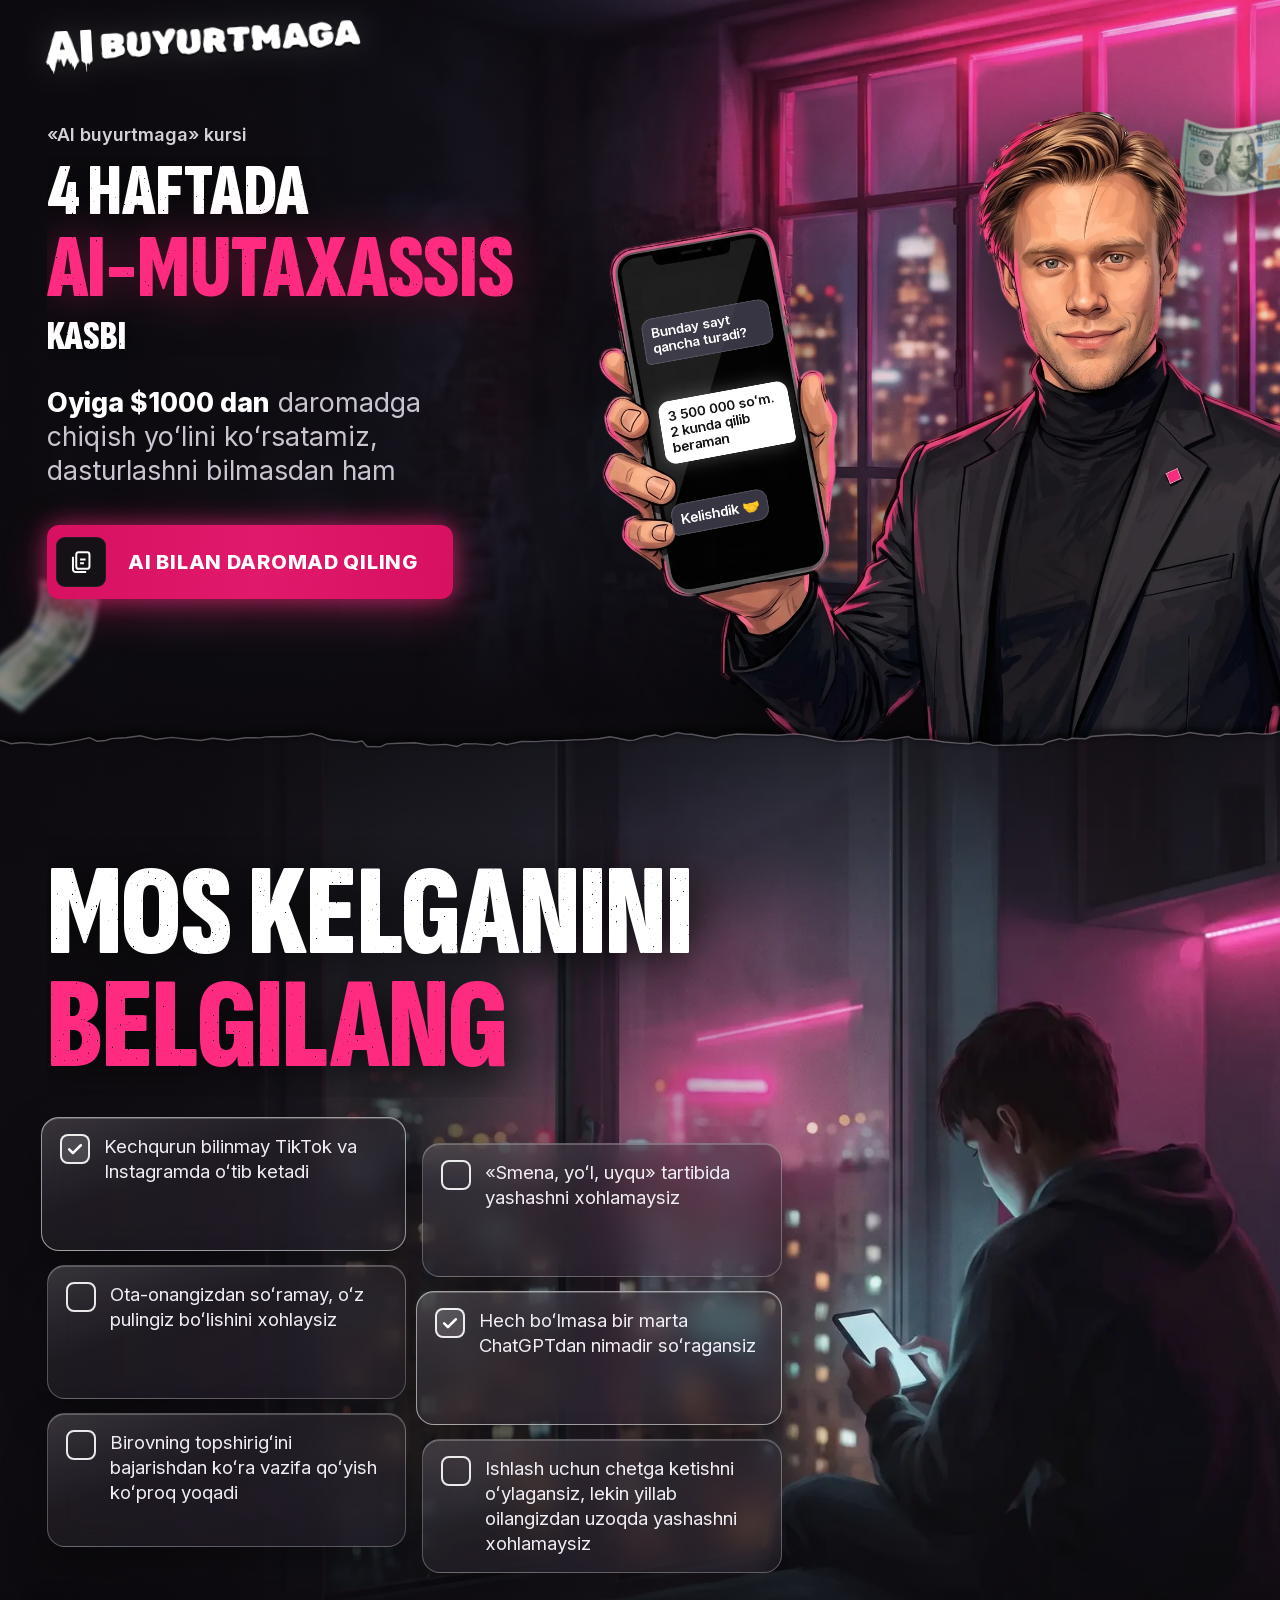
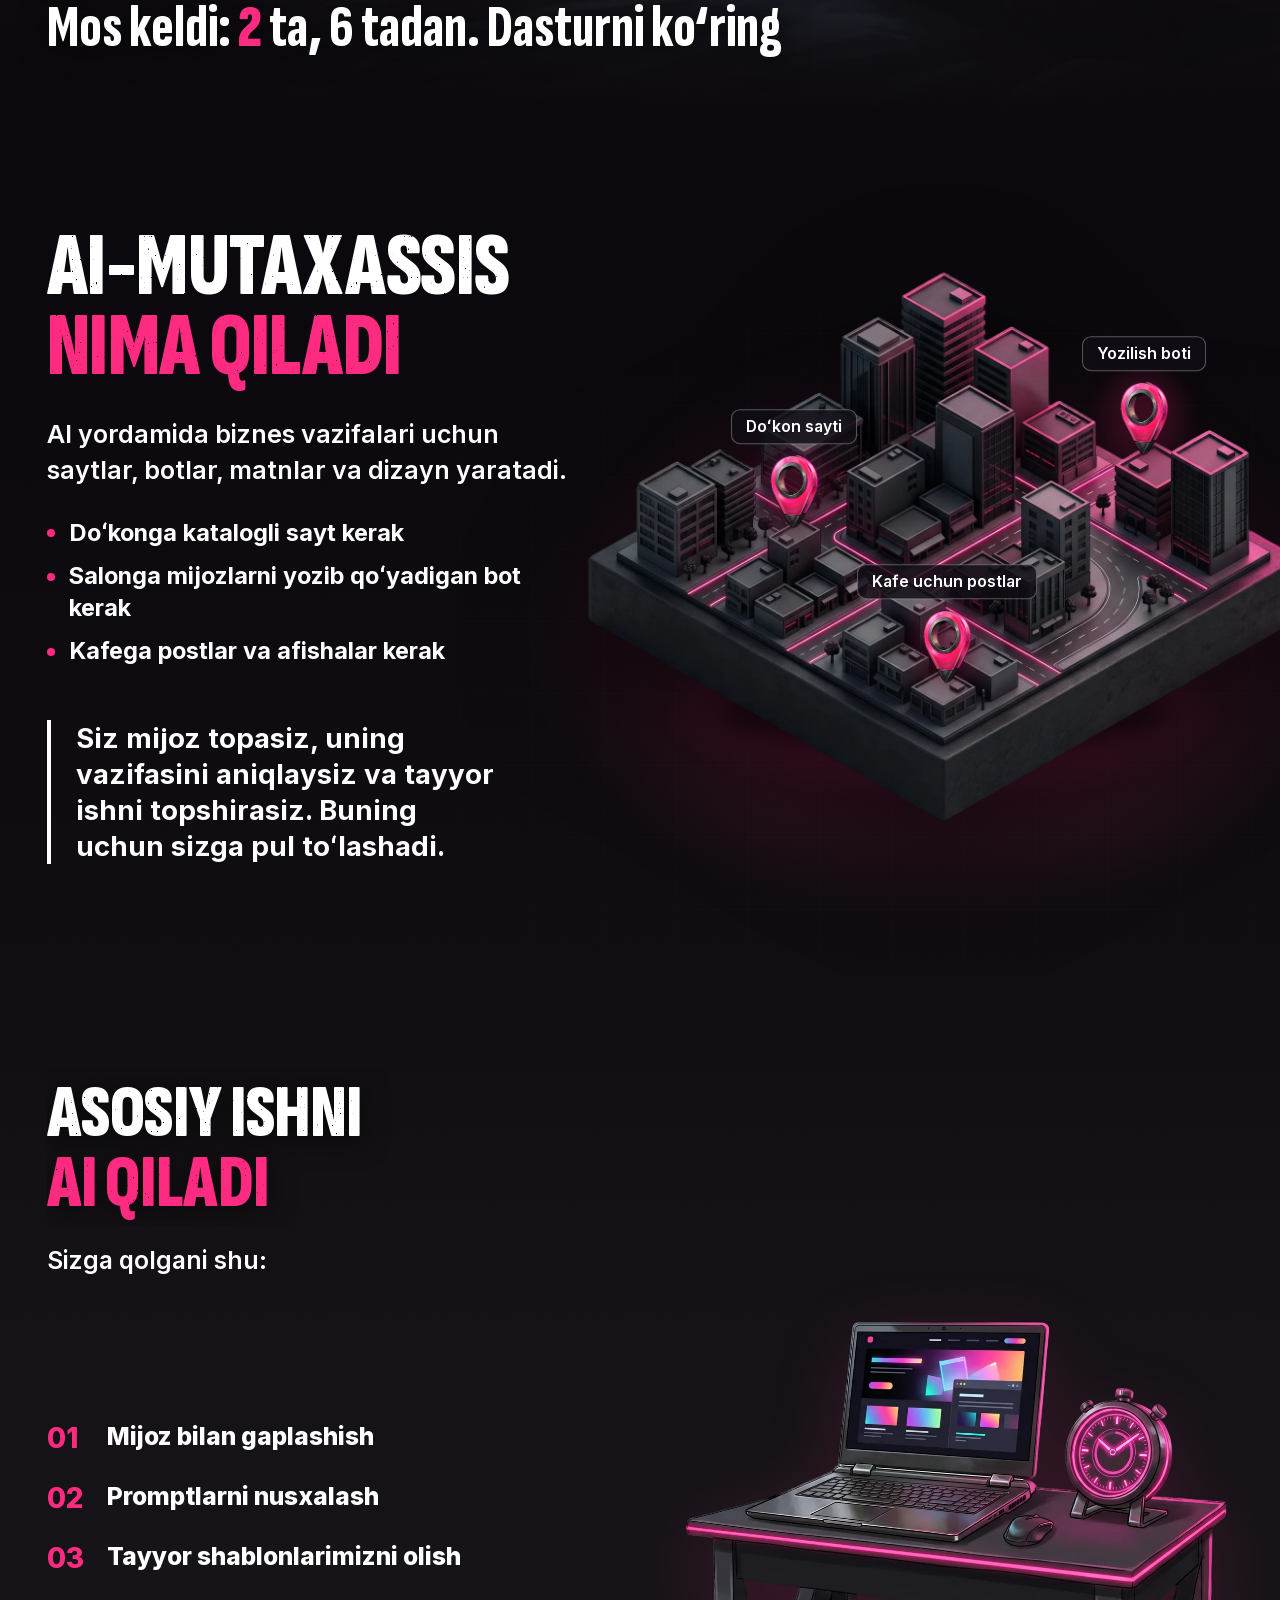
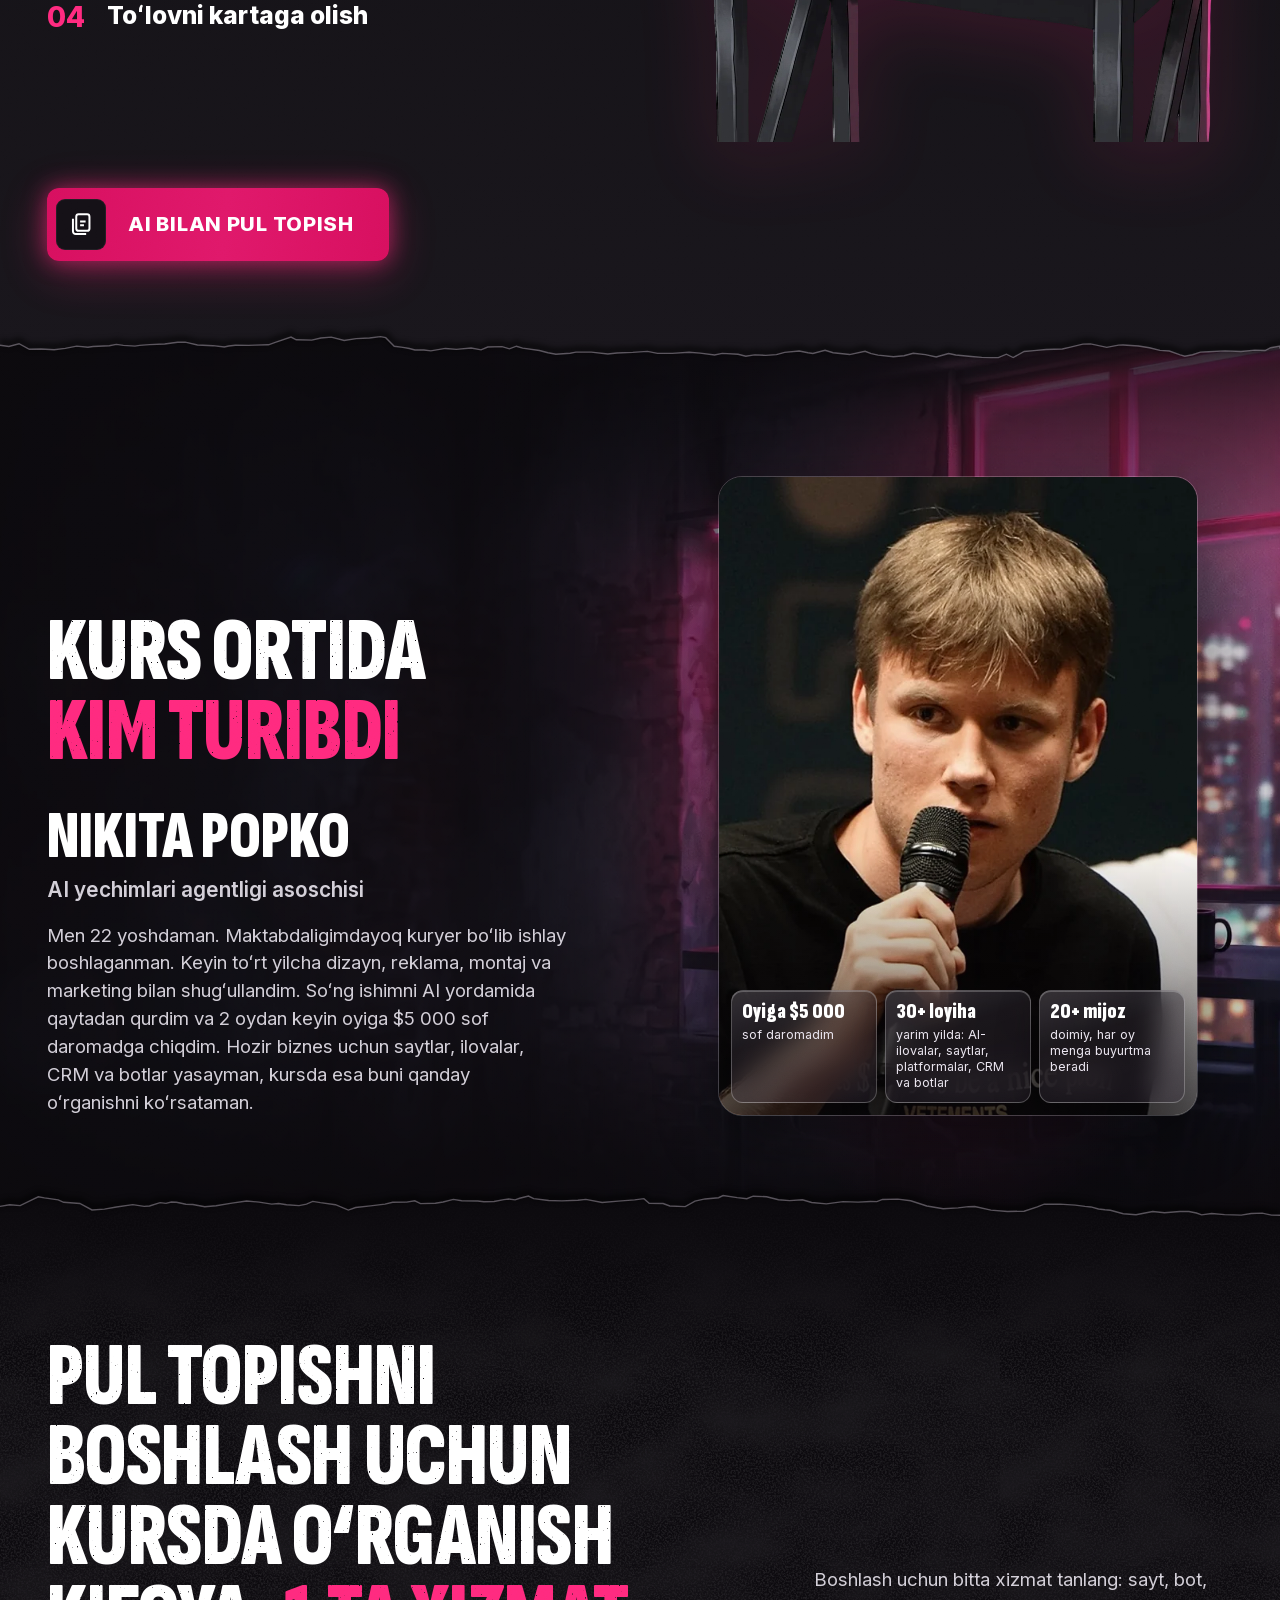
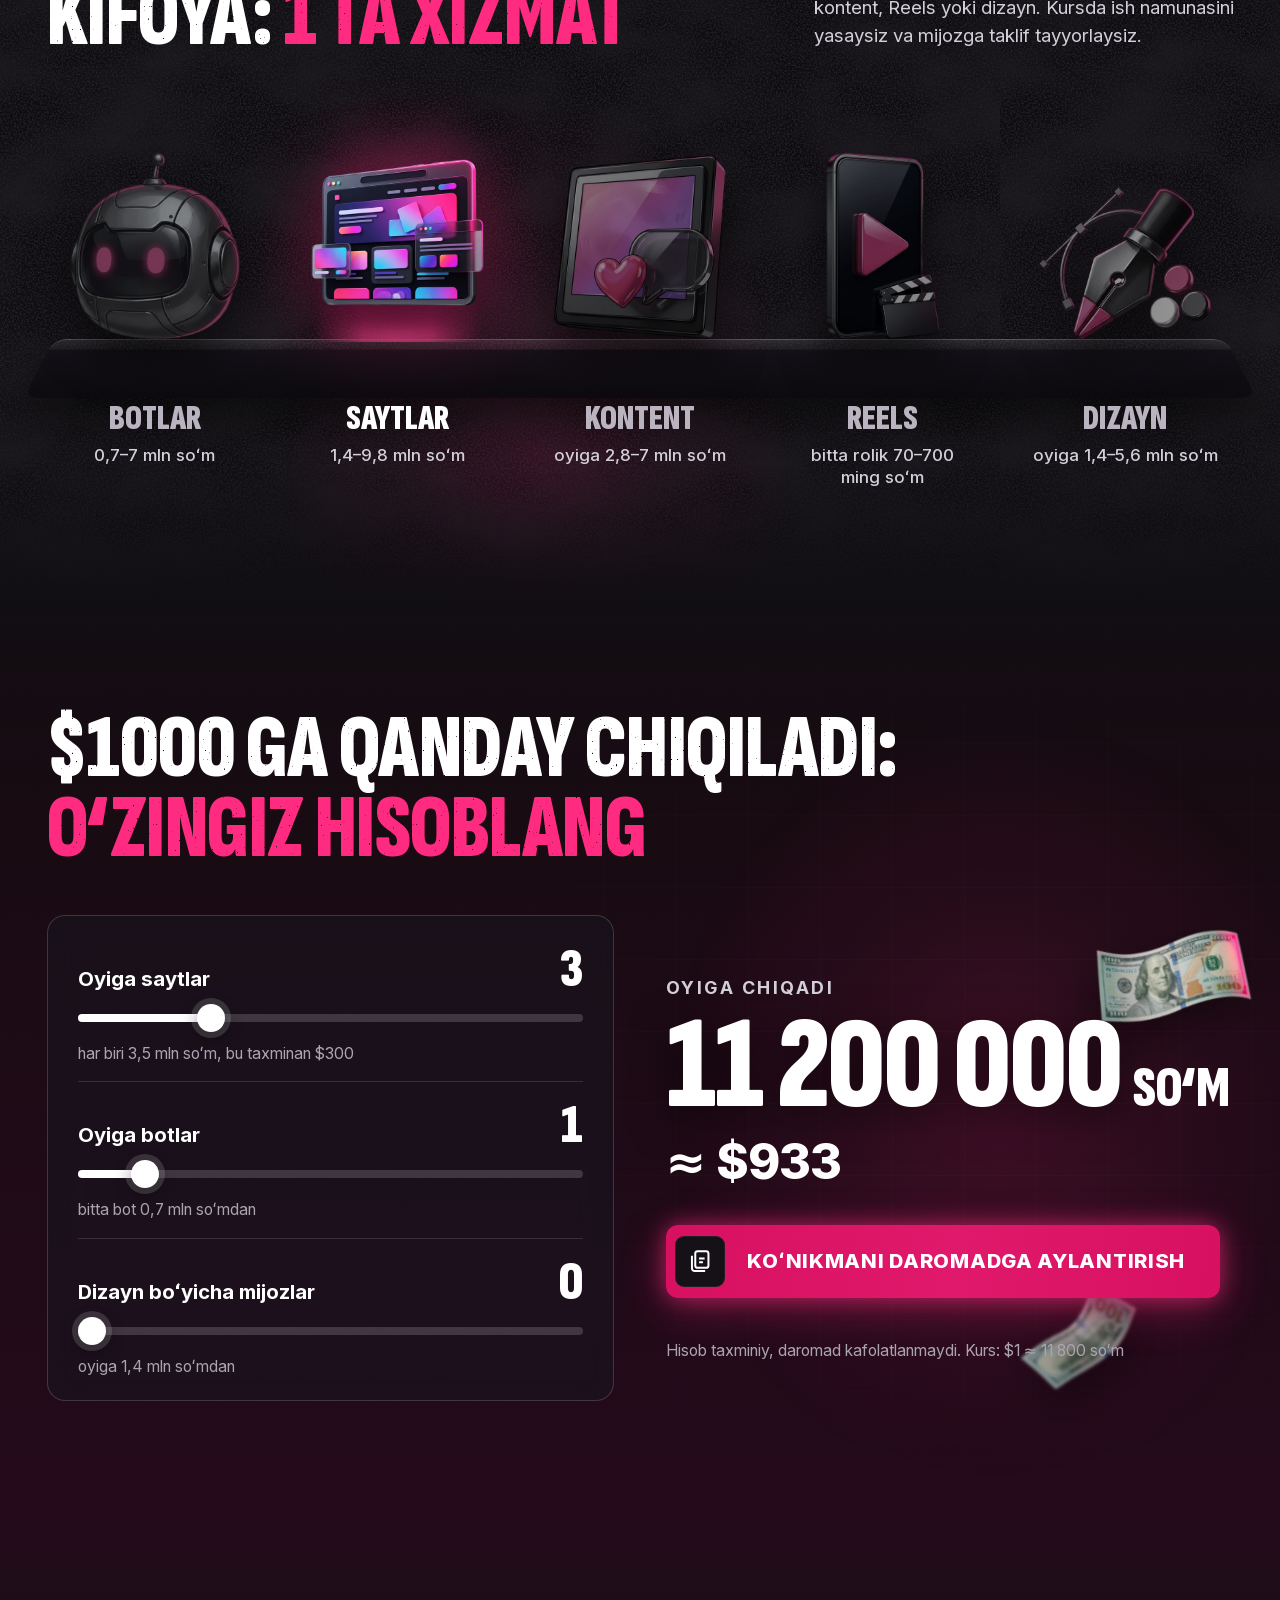
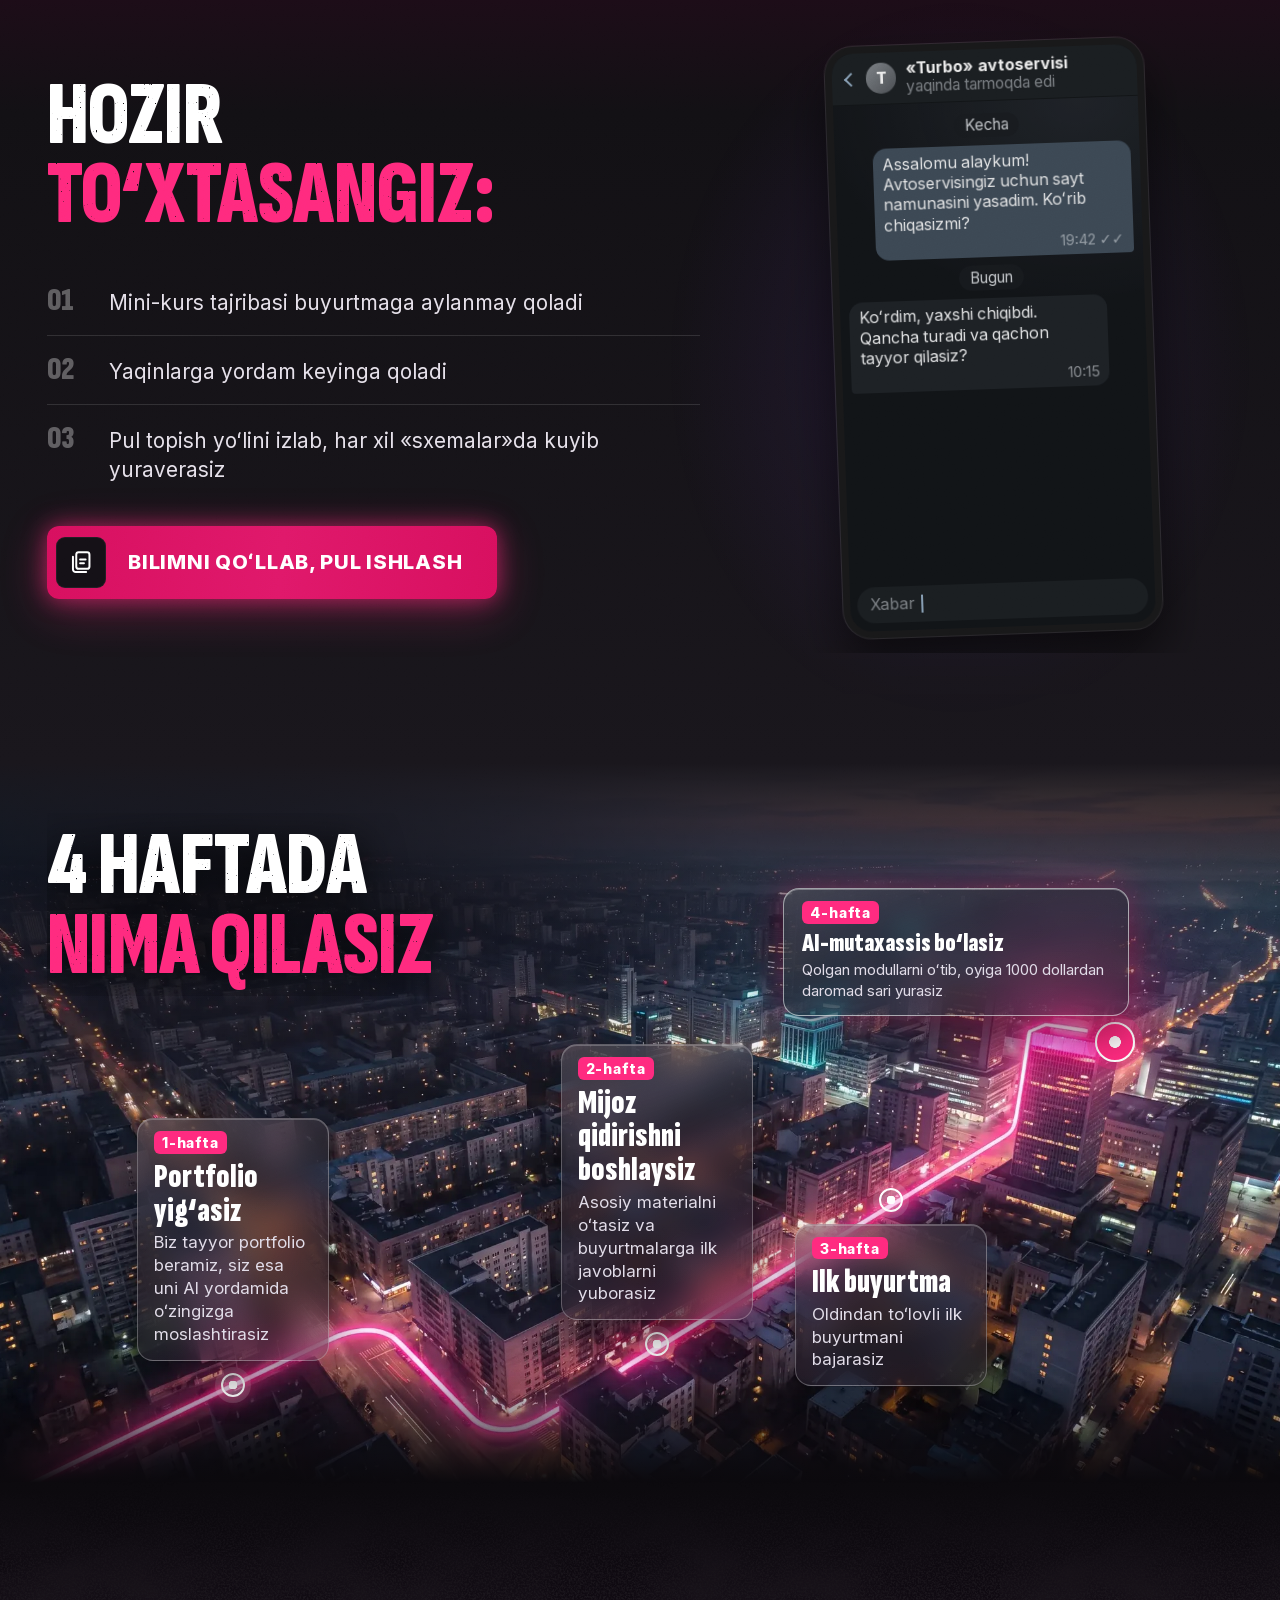
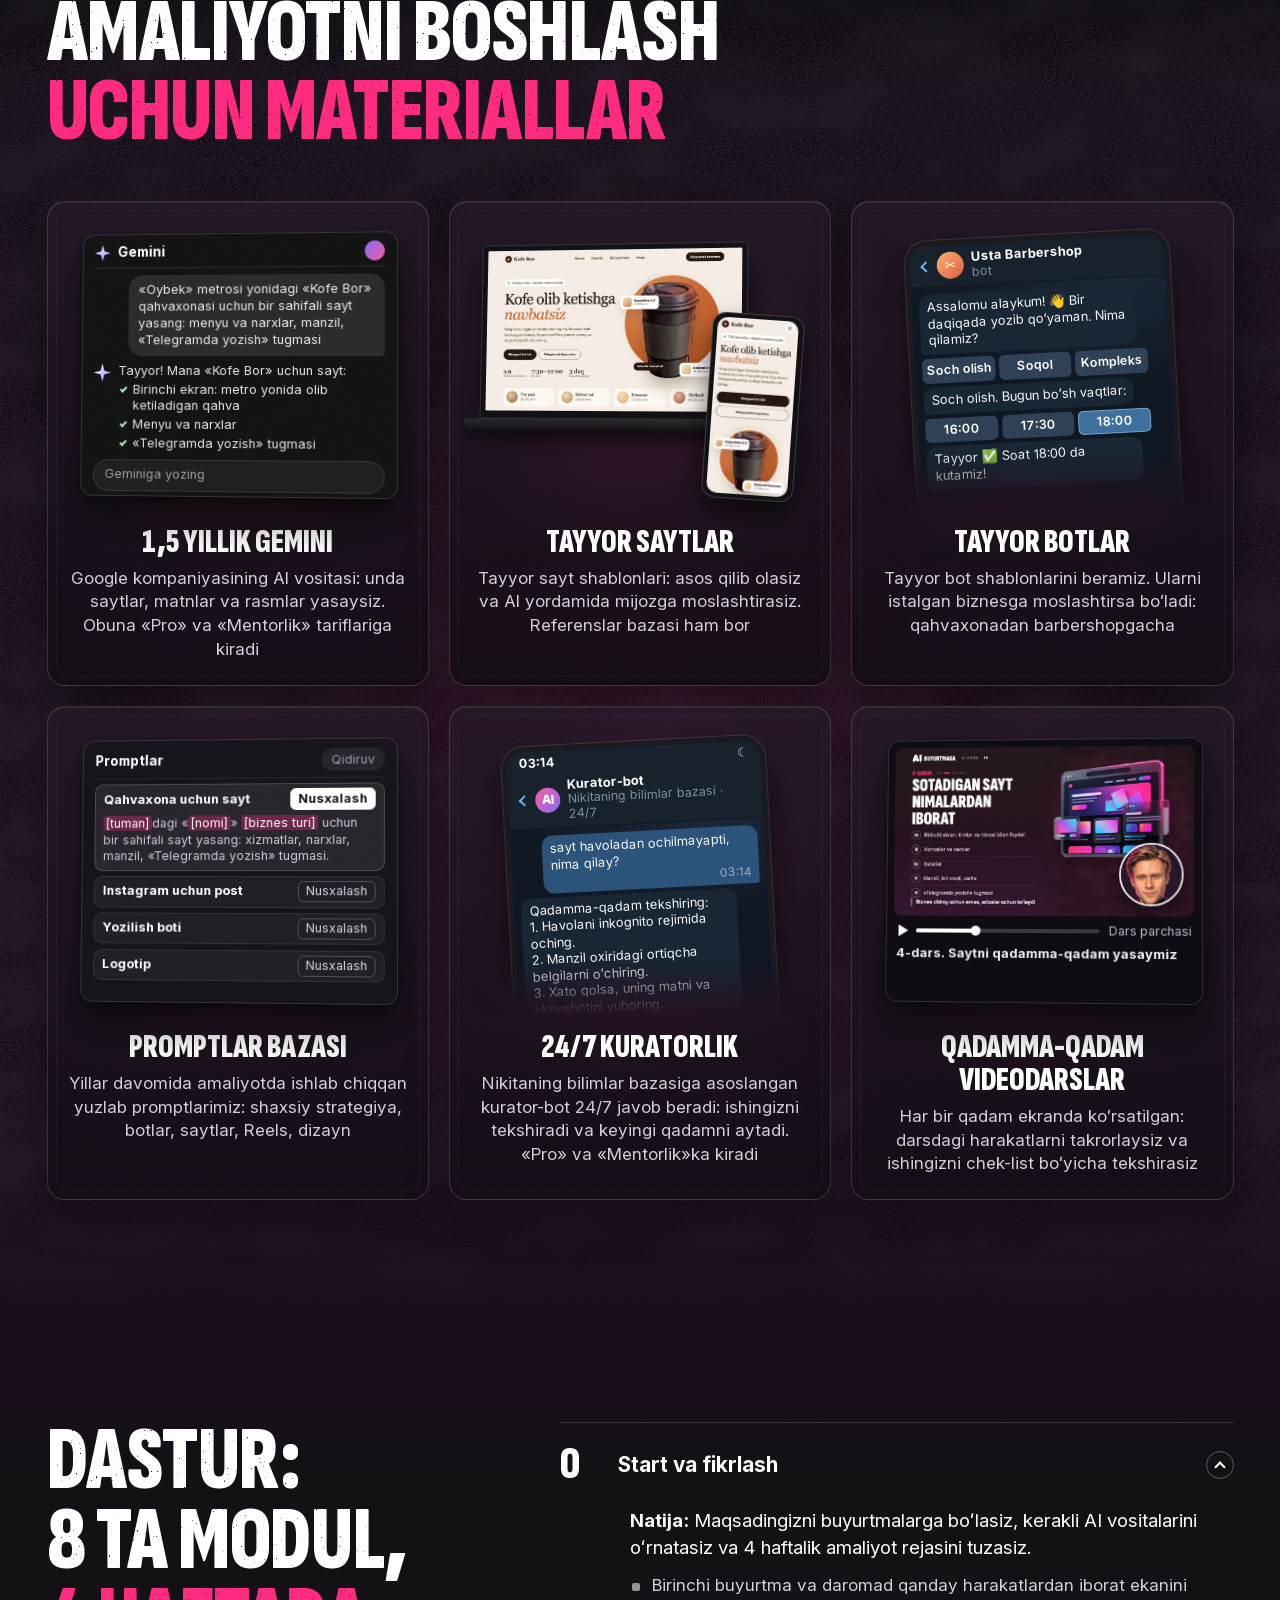
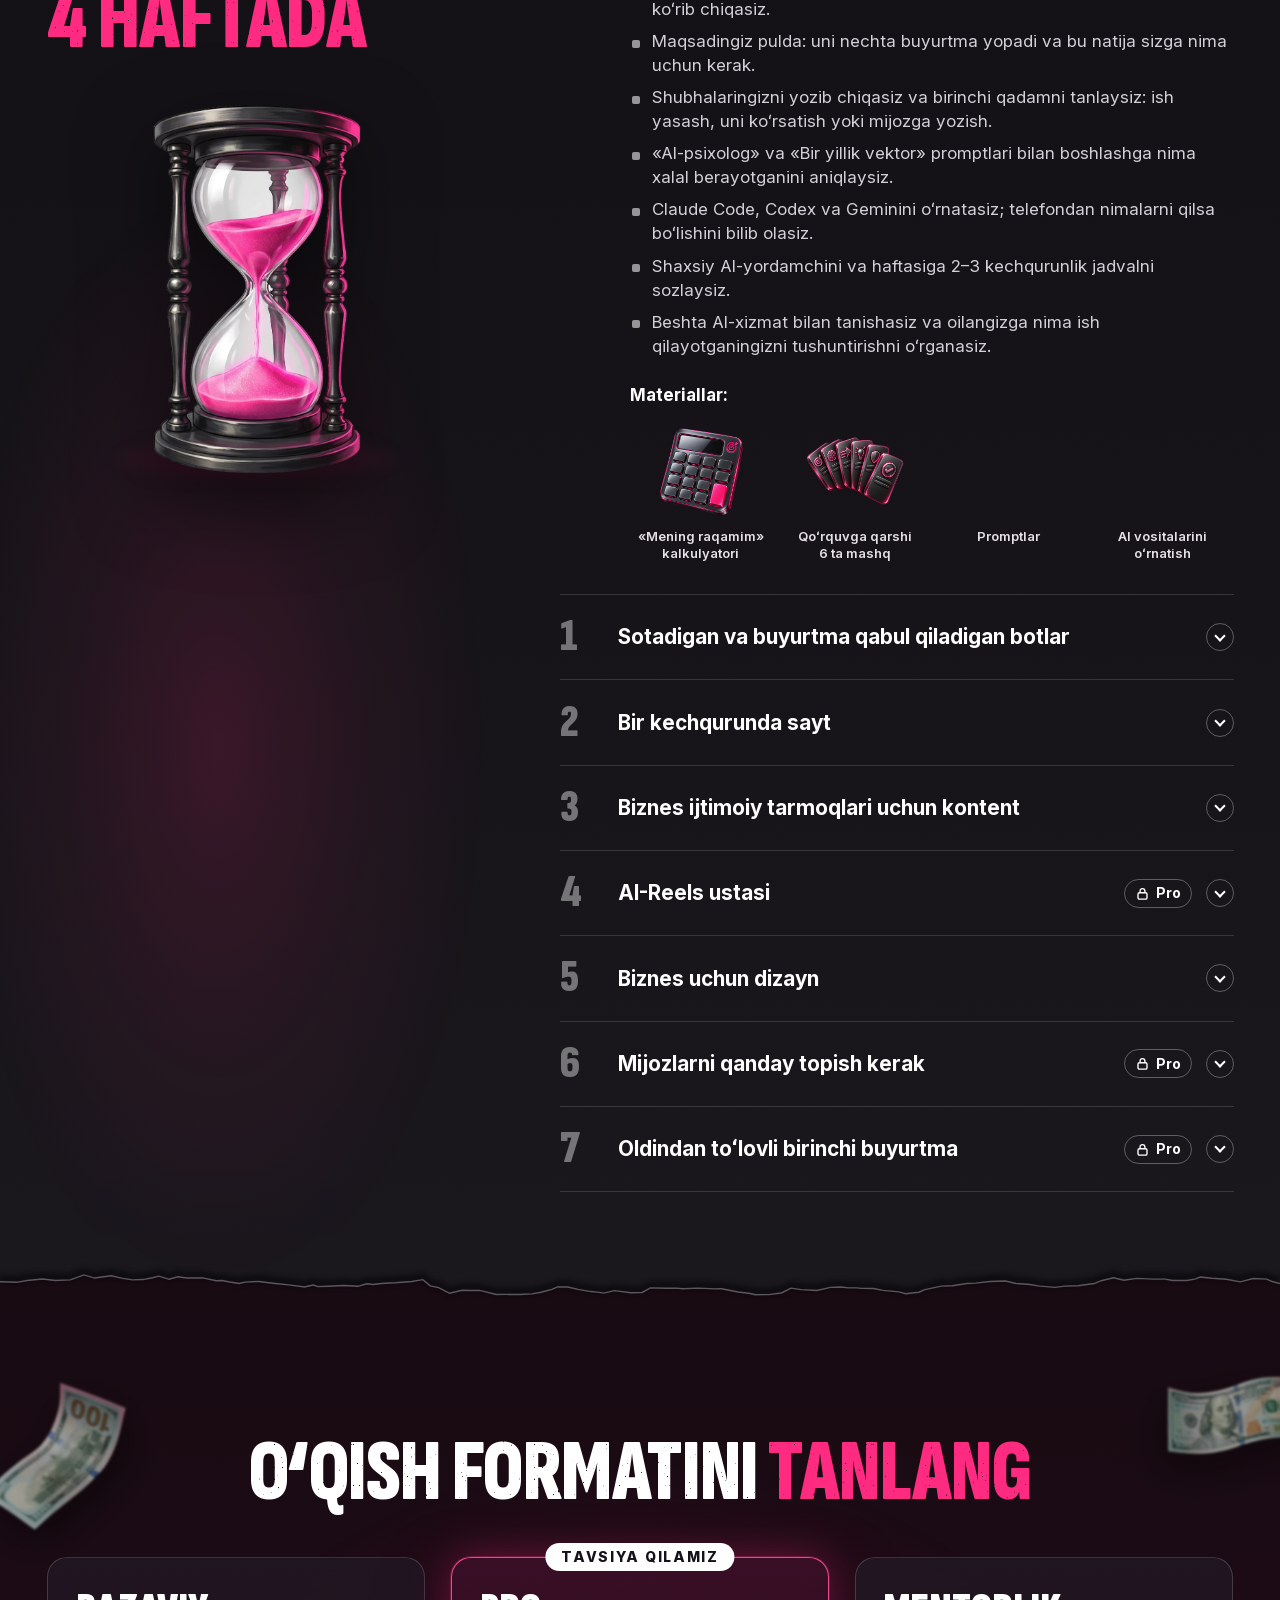
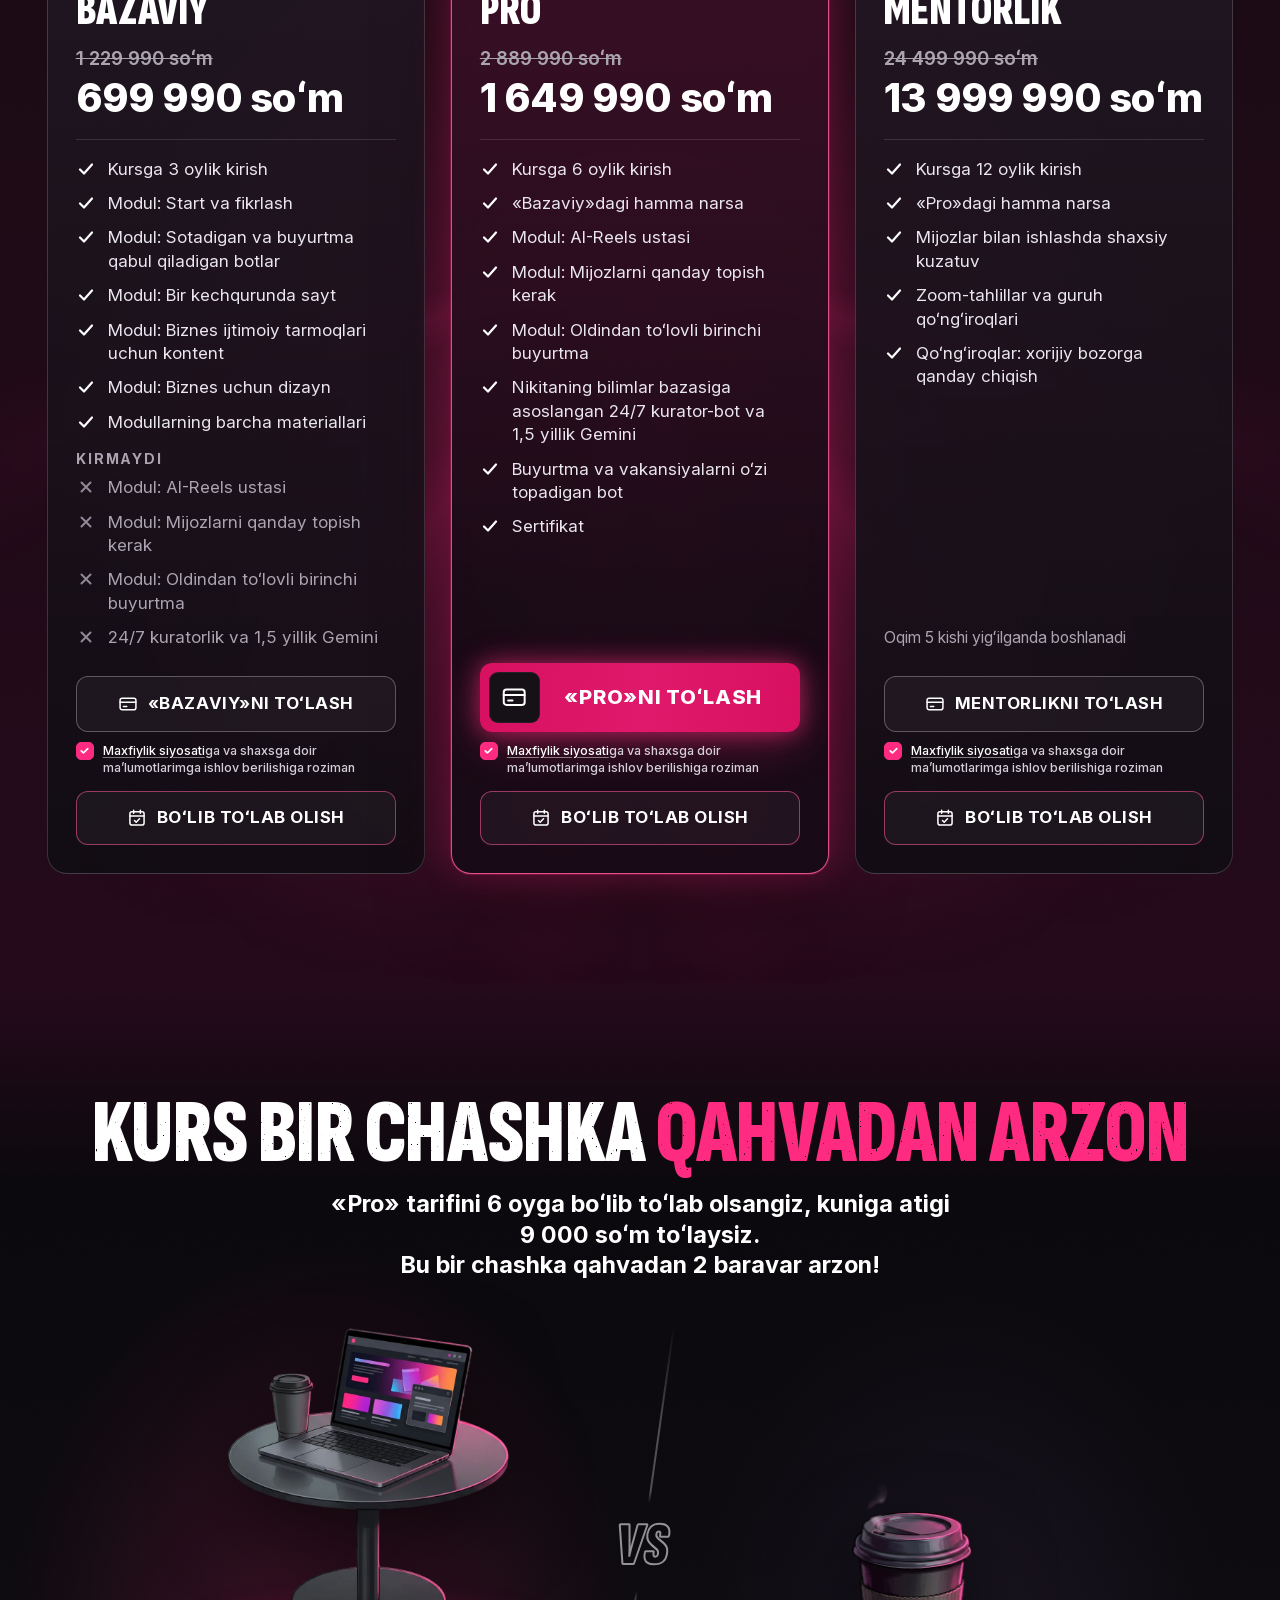
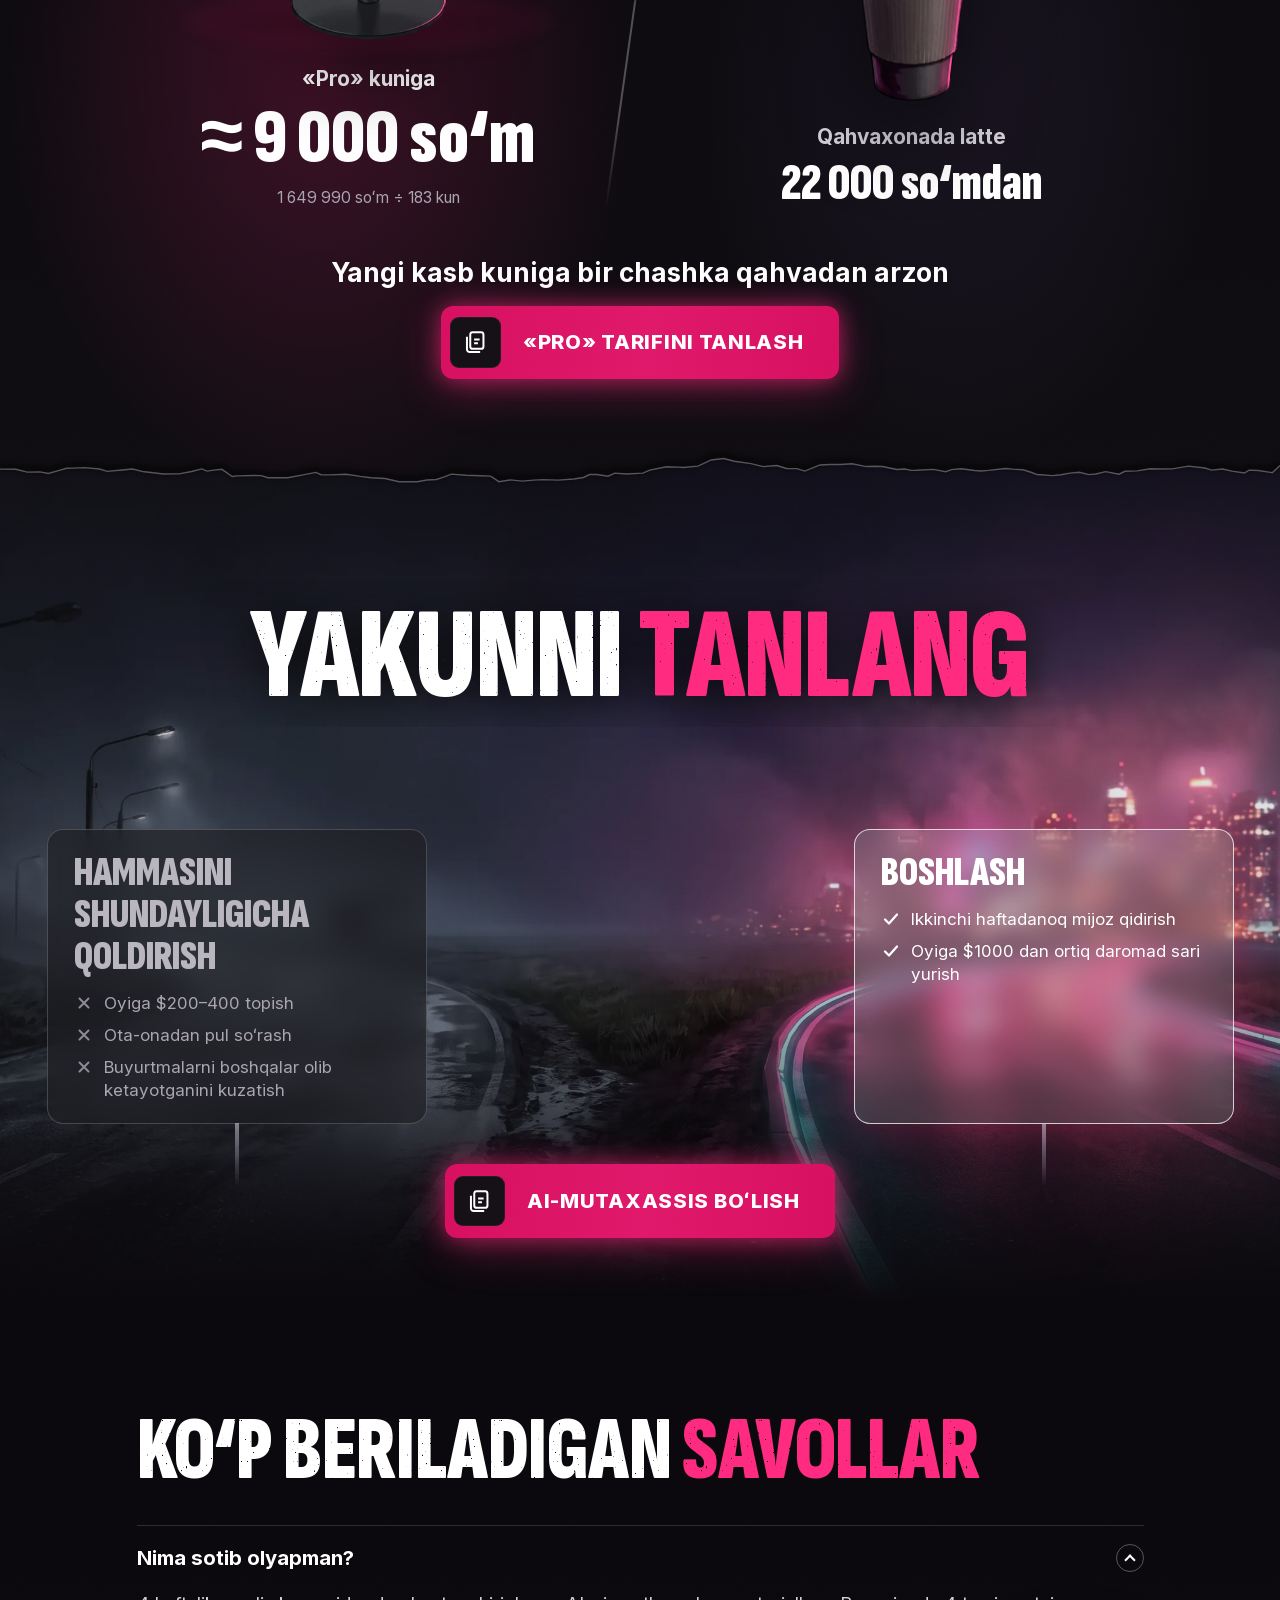
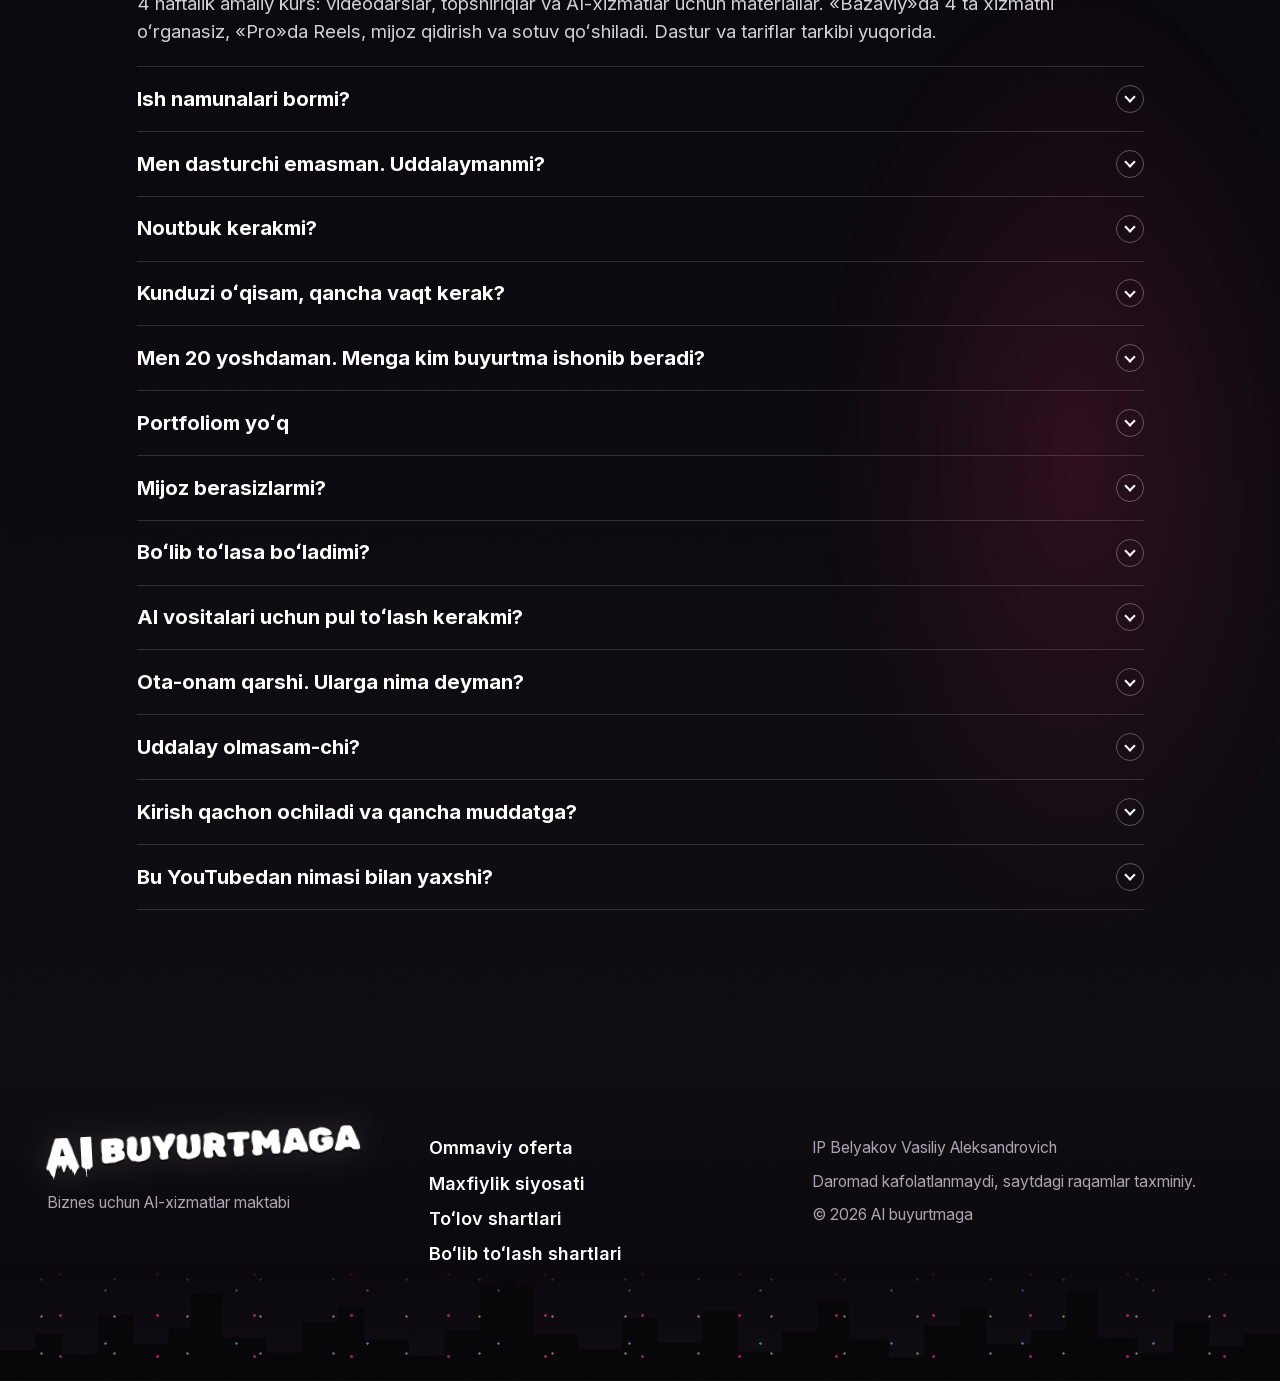
==== commit 0c66ff5f: "Рассрочка: шаги и скриншоты под живую анкету aktivcredit; урок 4 — латиница sh/ch/o‘ (17.11) Co-Auth" ====
--- a/index.html
+++ b/index.html
@@ -696,10 +696,10 @@
         <ol class="ak-steps">
           <li class="ak-step"><span class="ak-n">1</span><div class="ak-b"><p class="ak-st" data-i18n="b15.ak_s1">Tarifni tanlang</p><div class="ak-tfs"><button type="button" class="ak-tf" data-tf="base" aria-pressed="false" data-special="699990" data-viewers="879990" data-regular="1229990" data-i18n="b15.ak_tf_base">Bazaviy</button><button type="button" class="ak-tf on" data-tf="pro" aria-pressed="true" data-special="1649990" data-viewers="2069990" data-regular="2889990" data-i18n="b15.ak_tf_pro">Pro</button><button type="button" class="ak-tf" data-tf="mentor" aria-pressed="false" data-special="13999990" data-viewers="17499990" data-regular="24499990" data-i18n="b15.ak_tf_mentor">Mentorlik</button></div></div></li>
           <li class="ak-step"><span class="ak-n">2</span><div class="ak-b"><p class="ak-st" data-i18n="b15.ak_s2">Toʻlov havolasini oching</p><p class="ak-d" data-i18n="b15.ak_s2d">Havola yangi oynada ochiladi. Bu sahifa ochiq qoladi: maslahat kerak boʻlsa, shu yerga qayting.</p><label class="consent"><input type="checkbox" class="consent-in" checked data-consent><span class="consent-box" aria-hidden="true"><svg viewBox="0 0 20 20" fill="none" stroke="#fff" stroke-width="2.6" stroke-linecap="round" stroke-linejoin="round"><path d="M5 10.5l3.3 3.3L15 7"/></svg></span><span class="consent-t" data-i18n="consent.t"><a href="privacy.html" target="_blank" rel="noopener">Maxfiylik siyosati</a>ga va shaxsga doir maʼlumotlarimga ishlov berilishiga roziman</span></label><a class="btn pay-parts-cta" href="https://aktivcredit.ru/ak/belyakov/" target="_blank" rel="noopener" data-link="pay_parts" data-track="installment" data-place="pay"><span class="btn-ico" aria-hidden="true"><svg viewBox="0 0 24 24" fill="none" stroke="#fff" stroke-width="1.8" stroke-linecap="round" stroke-linejoin="round"><path d="M14 4h6v6"/><path d="M20 4l-9 9"/><path d="M18 14v4.5a1.5 1.5 0 0 1-1.5 1.5h-11A1.5 1.5 0 0 1 4 18.5v-11A1.5 1.5 0 0 1 5.5 6H10"/></svg></span><span class="btn-label" data-i18n="b15.ak_open">Toʻlov havolasini ochish</span></a></div></li>
-          <li class="ak-step"><span class="ak-n">3</span><div class="ak-b"><p class="ak-st" data-i18n="b15.ak_s3">18 yoshga toʻlganmisiz? «HA»ni bosing</p><p class="ak-d" data-i18n="b15.ak_s3d">Ekranda shunday savol chiqadi: «Yoshingiz 18 va undan kattami?»</p><img class="ak-img" src="assets/payment-guide/01-vozrast.webp" alt="Yosh haqidagi savol" data-i18n-alt="b15.img_age" loading="lazy"></div></li>
-          <li class="ak-step"><span class="ak-n">4</span><div class="ak-b"><p class="ak-st" data-i18n="b15.ak_s4">«Oʻzbekiston Respublikasi»ni tanlang</p><p class="ak-d" data-i18n="b15.ak_s4d">Bu fuqarolik haqidagi savol, «Fuqarolik» ekranida chiqadi</p><img class="ak-img" src="assets/payment-guide/02-grazhdanstvo.webp" alt="Fuqarolikni tanlash" data-i18n-alt="b15.img_citizen" loading="lazy"></div></li>
-          <li class="ak-step"><span class="ak-n">5</span><div class="ak-b"><p class="ak-st" data-i18n="b15.ak_s5sum">Kurs nomi va boʻlib toʻlash summasini yozing</p><p class="ak-d" data-i18n="b15.ak_s5sumd">Summa birinchi qadamda tanlagan tarifingiz narxiga teng. Ikkala qiymatni nusxalab, anketaning birinchi ikki maydoniga qoʻying.</p><div class="ak-form"><div class="ak-row"><span class="ak-l" data-i18n="b15.ak_l_course">Kurs nomini kiriting*</span><div class="ak-val"><span class="ak-v" data-i18n="b15.ak_course">ИИ на заказ</span><button type="button" class="ak-copy"><svg class="b-ic ak-copy-i" viewBox="0 0 24 24" fill="none" stroke="#fff" stroke-width="1.8" stroke-linecap="round" stroke-linejoin="round" aria-hidden="true"><rect x="8.5" y="8.5" width="12" height="12" rx="2.2"/><path d="M15.5 8.5V5.7a2.2 2.2 0 0 0-2.2-2.2H5.7a2.2 2.2 0 0 0-2.2 2.2v7.6a2.2 2.2 0 0 0 2.2 2.2h2.8"/></svg><svg class="b-ic ak-copy-ok-i" viewBox="0 0 24 24" fill="none" stroke="#fff" stroke-width="1.8" stroke-linecap="round" stroke-linejoin="round" aria-hidden="true"><path d="M5 12.5l4.5 4.5L19 7.5"/></svg><span class="ak-copy-l" data-i18n="b15.copy">Nusxalash</span><span class="ak-copy-ok" data-i18n="b15.copied">Nusxalandi</span></button></div></div><div class="ak-row"><span class="ak-l" data-i18n="b15.ak_l_sum">Boʻlib toʻlash summasi, soʻm</span><div class="ak-val"><span class="ak-amount"><span class="ak-v" data-amount>1649990</span> <span class="ak-cur" data-i18n="b15.ak_cur">soʻm</span></span><button type="button" class="ak-copy"><svg class="b-ic ak-copy-i" viewBox="0 0 24 24" fill="none" stroke="#fff" stroke-width="1.8" stroke-linecap="round" stroke-linejoin="round" aria-hidden="true"><rect x="8.5" y="8.5" width="12" height="12" rx="2.2"/><path d="M15.5 8.5V5.7a2.2 2.2 0 0 0-2.2-2.2H5.7a2.2 2.2 0 0 0-2.2 2.2v7.6a2.2 2.2 0 0 0 2.2 2.2h2.8"/></svg><svg class="b-ic ak-copy-ok-i" viewBox="0 0 24 24" fill="none" stroke="#fff" stroke-width="1.8" stroke-linecap="round" stroke-linejoin="round" aria-hidden="true"><path d="M5 12.5l4.5 4.5L19 7.5"/></svg><span class="ak-copy-l" data-i18n="b15.copy">Nusxalash</span><span class="ak-copy-ok" data-i18n="b15.copied">Nusxalandi</span></button></div></div></div><img class="ak-img" src="assets/payment-guide/03a-kurs-summa.webp" alt="Kurs nomi va boʻlib toʻlash summasi maydonlari" data-i18n-alt="b15.img_sum" loading="lazy"></div></li>
-          <li class="ak-step"><span class="ak-n">6</span><div class="ak-b"><p class="ak-st" data-i18n="b15.ak_s5">Anketaning qolgan maydonlarini toʻldiring</p><p class="ak-d" data-i18n="b15.ak_s5d">Maydonlar anketadagi tartibda berilgan.</p><div class="ak-form ak-form--rest"><div class="ak-row"><span class="ak-l" data-i18n="b15.ak_l_term">Boʻlib toʻlashning xohlagan muddatini koʻrsating, oy*</span><div class="ak-val"><span class="ak-w" data-i18n="b15.ak_r3">Necha oyga boʻlishni tanlang</span></div></div><div class="ak-row"><span class="ak-l" data-i18n="b15.ak_l_fio">Familiyangiz, ismingiz va otangizning ismini koʻrsating*</span><div class="ak-val"><span class="ak-w" data-i18n="b15.ak_r4">Familiya, ism va otangizning ismi, pasportdagidek</span></div></div><div class="ak-row"><span class="ak-l" data-i18n="b15.ak_l_phone">Mobil telefon raqamingizni koʻrsating*</span><div class="ak-val"><span class="ak-w" data-i18n="b15.ak_r5">Telefon raqamingiz</span></div></div><div class="ak-row"><span class="ak-l" data-i18n="b15.ak_l_mail">Elektron pochtangizni koʻrsating*</span><div class="ak-val"><span class="ak-w" data-i18n="b15.ak_r6">Elektron pochtangiz</span></div></div><div class="ak-row"><span class="ak-l" data-i18n="b15.ak_l_pass">Pasportning seriyasi va raqamini koʻrsating*</span><div class="ak-val"><span class="ak-w" data-i18n="b15.ak_r7">Pasport seriyasi va raqami</span></div></div><div class="ak-row"><span class="ak-l" data-i18n="b15.ak_l_birth">Tugʻilgan sanangizni koʻrsating*</span><div class="ak-val"><span class="ak-w" data-i18n="b15.ak_r8">Tugʻilgan sanangiz</span></div></div><div class="ak-row"><span class="ak-l" data-i18n="b15.ak_l_tg">Rasmiylashtirish uchun siz bilan Telegram orqali bogʻlanishimizni xohlaysizmi?</span><div class="ak-val"><span class="ak-w" data-i18n="b15.ak_r9">«Ha» tomonga oʻtkazing</span></div></div></div><p class="ak-st ak-st2" data-i18n="b15.ak_s5b">Anketa oxiridagi rozilik tugmasini bosing</p><img class="ak-img" src="assets/payment-guide/03-anketa.webp" alt="Boʻlib toʻlash anketasi" data-i18n-alt="b15.img_form" loading="lazy"></div></li>
+          <li class="ak-step"><span class="ak-n">3</span><div class="ak-b"><p class="ak-st" data-i18n="b15.ak_s3">18 yosh haqidagi savolda «ДА» tugmasini bosing</p><p class="ak-d" data-i18n="b15.ak_s3d">Anketa hamkor bankniki, u rus tilida — bu odatiy holat. Savol shunday: «Ваш возраст 18 и более полных лет?»</p><img class="ak-img" src="assets/payment-guide/01-vozrast.webp" alt="Yosh haqidagi savol" data-i18n-alt="b15.img_age" loading="lazy"></div></li>
+          <li class="ak-step"><span class="ak-n">4</span><div class="ak-b"><p class="ak-st" data-i18n="b15.ak_s4">«Республика Узбекистан»ni tanlang va «Вперед»ni bosing</p><p class="ak-d" data-i18n="b15.ak_s4d">Bu fuqarolik haqidagi savol, «Гражданство» ekranida chiqadi</p><img class="ak-img" src="assets/payment-guide/02-grazhdanstvo.webp" alt="Fuqarolikni tanlash" data-i18n-alt="b15.img_citizen" loading="lazy"></div></li>
+          <li class="ak-step"><span class="ak-n">5</span><div class="ak-b"><p class="ak-st" data-i18n="b15.ak_s5sum">Kurs nomi va boʻlib toʻlash summasini yozing</p><p class="ak-d" data-i18n="b15.ak_s5sumd">Kurs nomini nusxalab, «Введите название курса» maydoniga qoʻying. Summa maydoni rublda («руб.») — bu ham odatiy holat. Tanlagan tarifingiz narxini rublda bilmasangiz, menejerdan soʻrang.</p><div class="ak-form"><div class="ak-row"><span class="ak-l" data-i18n="b15.ak_l_course">Введите название курса*</span><div class="ak-val"><span class="ak-v" data-i18n="b15.ak_course">2 oyda AI xizmatlarida noldan birinchi 1000$ gacha</span><button type="button" class="ak-copy"><svg class="b-ic ak-copy-i" viewBox="0 0 24 24" fill="none" stroke="#fff" stroke-width="1.8" stroke-linecap="round" stroke-linejoin="round" aria-hidden="true"><rect x="8.5" y="8.5" width="12" height="12" rx="2.2"/><path d="M15.5 8.5V5.7a2.2 2.2 0 0 0-2.2-2.2H5.7a2.2 2.2 0 0 0-2.2 2.2v7.6a2.2 2.2 0 0 0 2.2 2.2h2.8"/></svg><svg class="b-ic ak-copy-ok-i" viewBox="0 0 24 24" fill="none" stroke="#fff" stroke-width="1.8" stroke-linecap="round" stroke-linejoin="round" aria-hidden="true"><path d="M5 12.5l4.5 4.5L19 7.5"/></svg><span class="ak-copy-l" data-i18n="b15.copy">Nusxalash</span><span class="ak-copy-ok" data-i18n="b15.copied">Nusxalandi</span></button></div></div><div class="ak-row"><span class="ak-l" data-i18n="b15.ak_l_sum">Tarif narxi (anketada rublda yoziladi)</span><div class="ak-val"><span class="ak-amount"><span class="ak-v" data-amount>1649990</span> <span class="ak-cur" data-i18n="b15.ak_cur">soʻm</span></span><button type="button" class="ak-copy"><svg class="b-ic ak-copy-i" viewBox="0 0 24 24" fill="none" stroke="#fff" stroke-width="1.8" stroke-linecap="round" stroke-linejoin="round" aria-hidden="true"><rect x="8.5" y="8.5" width="12" height="12" rx="2.2"/><path d="M15.5 8.5V5.7a2.2 2.2 0 0 0-2.2-2.2H5.7a2.2 2.2 0 0 0-2.2 2.2v7.6a2.2 2.2 0 0 0 2.2 2.2h2.8"/></svg><svg class="b-ic ak-copy-ok-i" viewBox="0 0 24 24" fill="none" stroke="#fff" stroke-width="1.8" stroke-linecap="round" stroke-linejoin="round" aria-hidden="true"><path d="M5 12.5l4.5 4.5L19 7.5"/></svg><span class="ak-copy-l" data-i18n="b15.copy">Nusxalash</span><span class="ak-copy-ok" data-i18n="b15.copied">Nusxalandi</span></button></div></div></div><img class="ak-img" src="assets/payment-guide/03a-kurs-summa.webp" alt="Kurs nomi va boʻlib toʻlash summasi maydonlari" data-i18n-alt="b15.img_sum" loading="lazy"></div></li>
+          <li class="ak-step"><span class="ak-n">6</span><div class="ak-b"><p class="ak-st" data-i18n="b15.ak_s5">Anketaning qolgan maydonlarini toʻldiring</p><p class="ak-d" data-i18n="b15.ak_s5d">Maydonlar anketadagi tartibda berilgan.</p><div class="ak-form ak-form--rest"><div class="ak-row"><span class="ak-l" data-i18n="b15.ak_l_term">Укажите желаемый срок рассрочки, мес.*</span><div class="ak-val"><span class="ak-w" data-i18n="b15.ak_r3">Necha oyga boʻlishni tanlang</span></div></div><div class="ak-row"><span class="ak-l" data-i18n="b15.ak_l_fio">Фамилия, имя, отчество полностью*</span><div class="ak-val"><span class="ak-w" data-i18n="b15.ak_r4">Familiya, ism va otangizning ismi, pasportdagidek</span></div></div><div class="ak-row"><span class="ak-l" data-i18n="b15.ak_l_phone">Укажите номер Вашего мобильного телефона*</span><div class="ak-val"><span class="ak-w" data-i18n="b15.ak_r5">Telefon raqamingiz</span></div></div><div class="ak-row"><span class="ak-l" data-i18n="b15.ak_l_mail">Укажите Вашу электронную почту*</span><div class="ak-val"><span class="ak-w" data-i18n="b15.ak_r6">Elektron pochtangiz</span></div></div><div class="ak-row"><span class="ak-l" data-i18n="b15.ak_l_pass">Укажите Серию и Номер паспорта*</span><div class="ak-val"><span class="ak-w" data-i18n="b15.ak_r7">Pasport seriyasi va raqami</span></div></div><div class="ak-row"><span class="ak-l" data-i18n="b15.ak_l_birth">Укажите дату Вашего рождения*</span><div class="ak-val"><span class="ak-w" data-i18n="b15.ak_r8">Tugʻilgan sanangiz</span></div></div><div class="ak-row"><span class="ak-l" data-i18n="b15.ak_l_tg">Хотите чтобы с Вами связались для оформления через Телеграм?</span><div class="ak-val"><span class="ak-w" data-i18n="b15.ak_r9">«Да» tomonga oʻtkazing</span></div></div></div><p class="ak-st ak-st2" data-i18n="b15.ak_s5b">«СОГЛАСЕН(НА)» tugmasini bosing</p><img class="ak-img" src="assets/payment-guide/03-anketa.webp" alt="Boʻlib toʻlash anketasi" data-i18n-alt="b15.img_form" loading="lazy"></div></li>
           <li class="ak-step"><span class="ak-n">7</span><div class="ak-b"><p class="ak-st" data-i18n="b15.ak_s6">Tayyor!</p><p class="ak-d" data-i18n="b15.ak_s6d">«Tabriklaymiz!» degan yozuvni koʻrasiz: arizangiz tekshiruvga ketdi.</p><img class="ak-img" src="assets/payment-guide/04-gotovo.webp" alt="Ariza yuborildi" data-i18n-alt="b15.img_sent" loading="lazy"></div></li>
         </ol>
         <div class="ak-after"><span class="btn-ico" aria-hidden="true"><svg viewBox="0 0 24 24" fill="none" stroke="#fff" stroke-width="1.8" stroke-linecap="round" stroke-linejoin="round"><path d="M21 4.5L3.5 11.2l5.6 2.1 2.1 6.2 3-3.9 4.6 3.4z"/><path d="M9.1 13.3l8.3-6.1"/></svg></span><div><p class="ak-after-t" data-i18n="b15.ak_after_t">Keyin nima boʻladi</p><p class="ak-after-d" data-i18n="b15.ak_after_d">Toʻlovdan keyin jamoamiz siz bilan bogʻlanadi va arizangiz maʼqullanishi uchun boʻlib toʻlashni rasmiylashtirishga yordam beradi.</p></div></div>
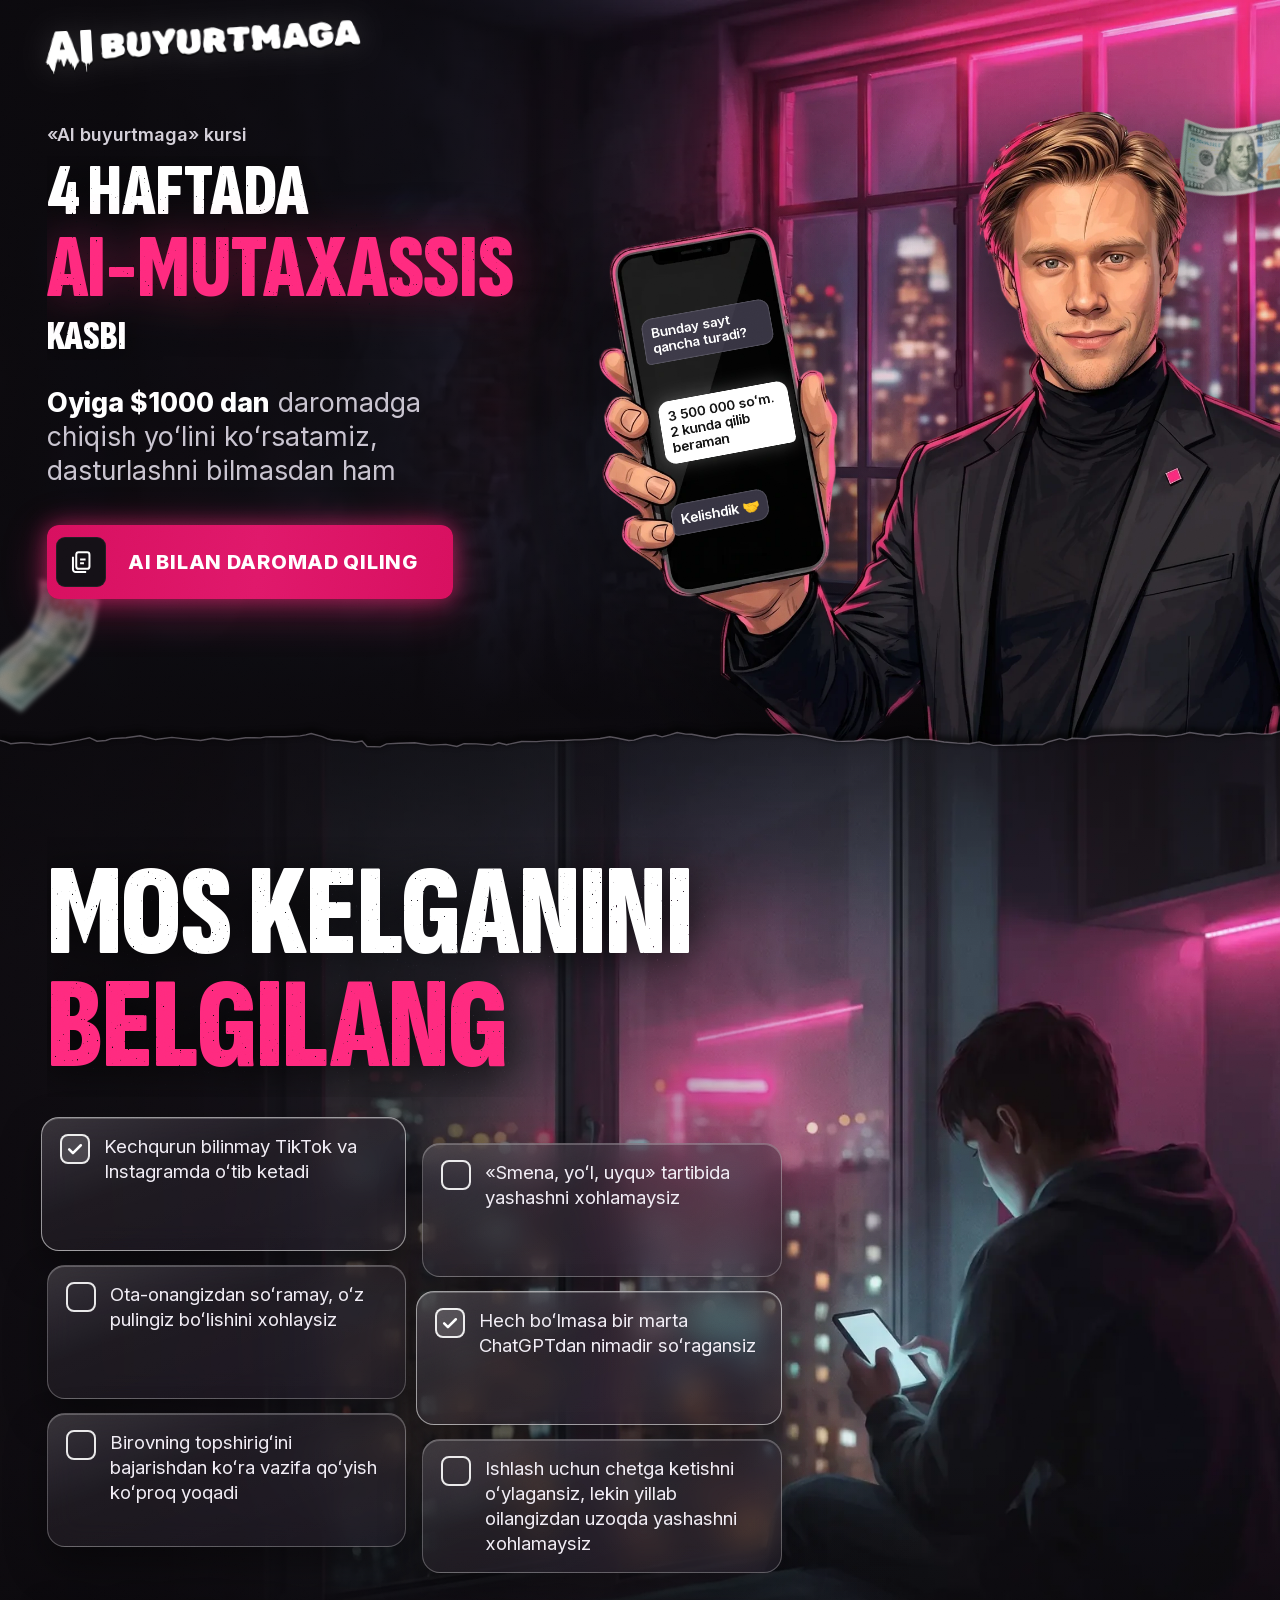
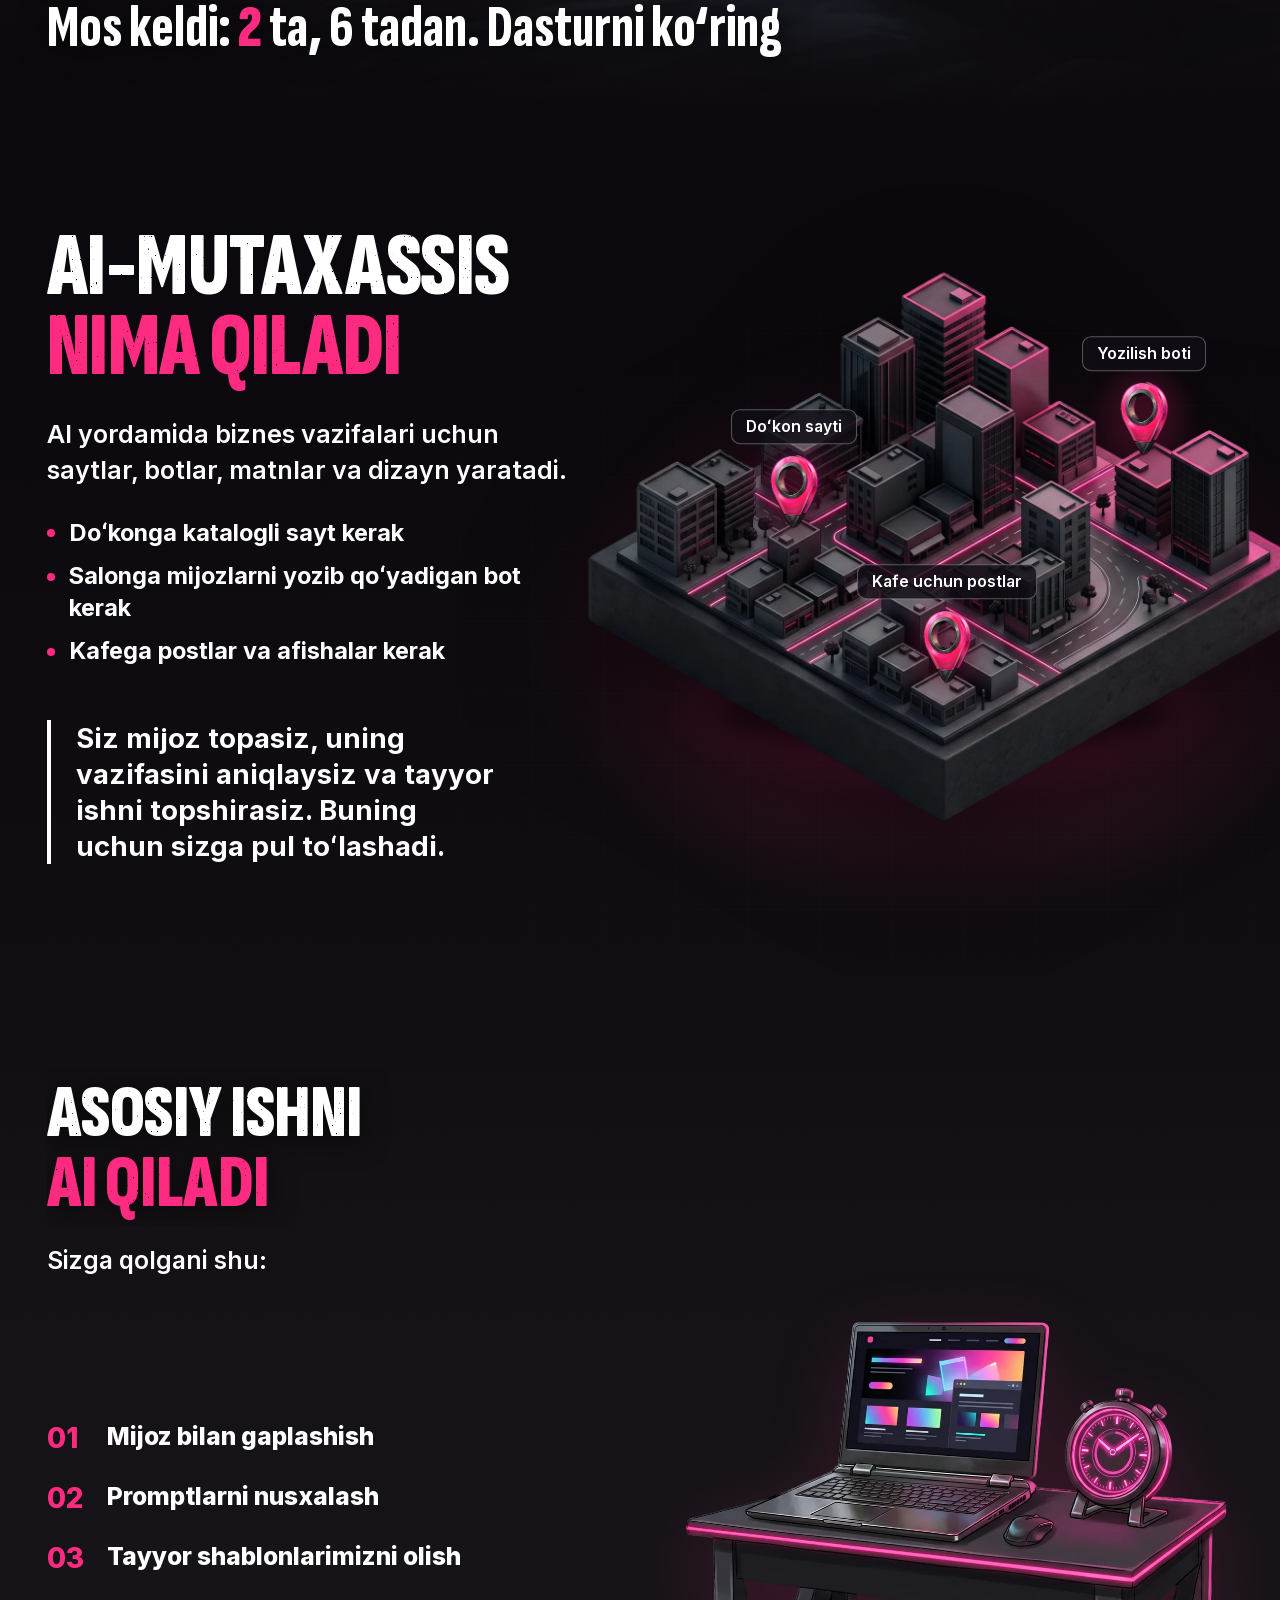
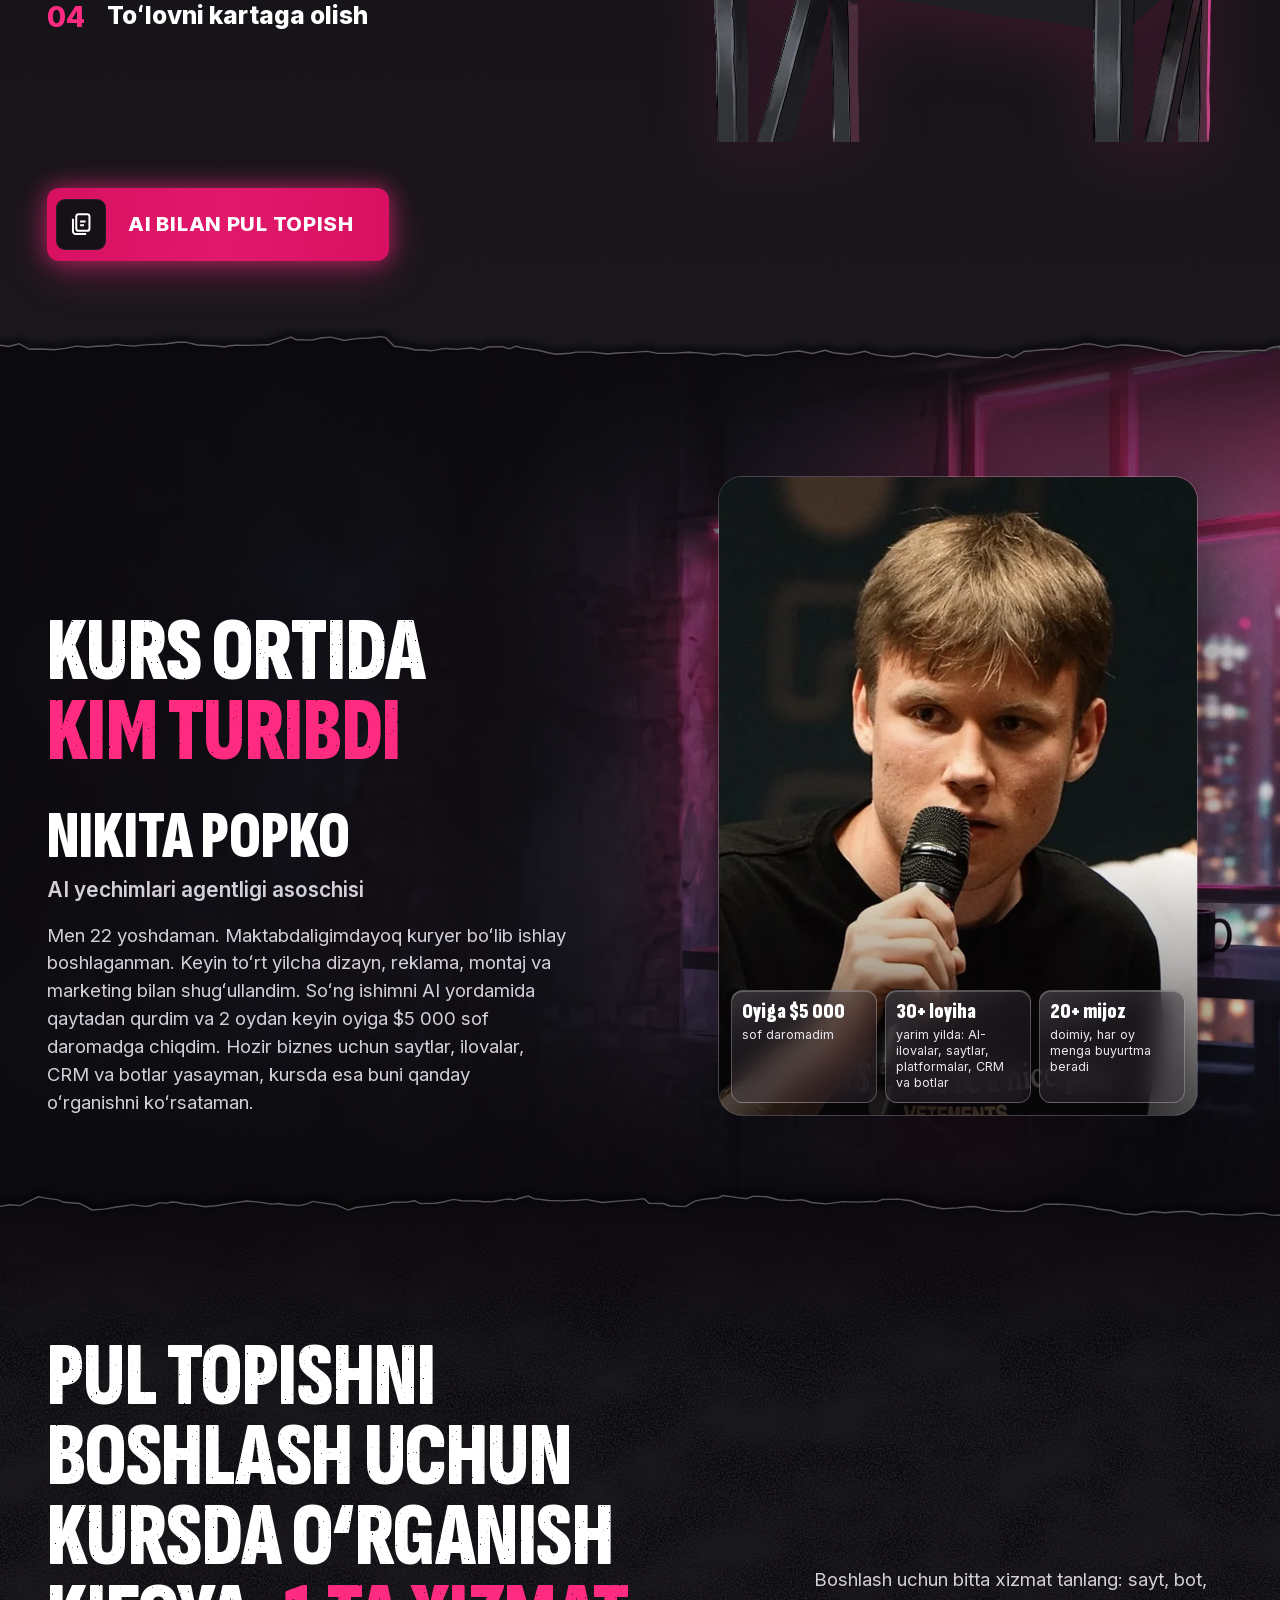
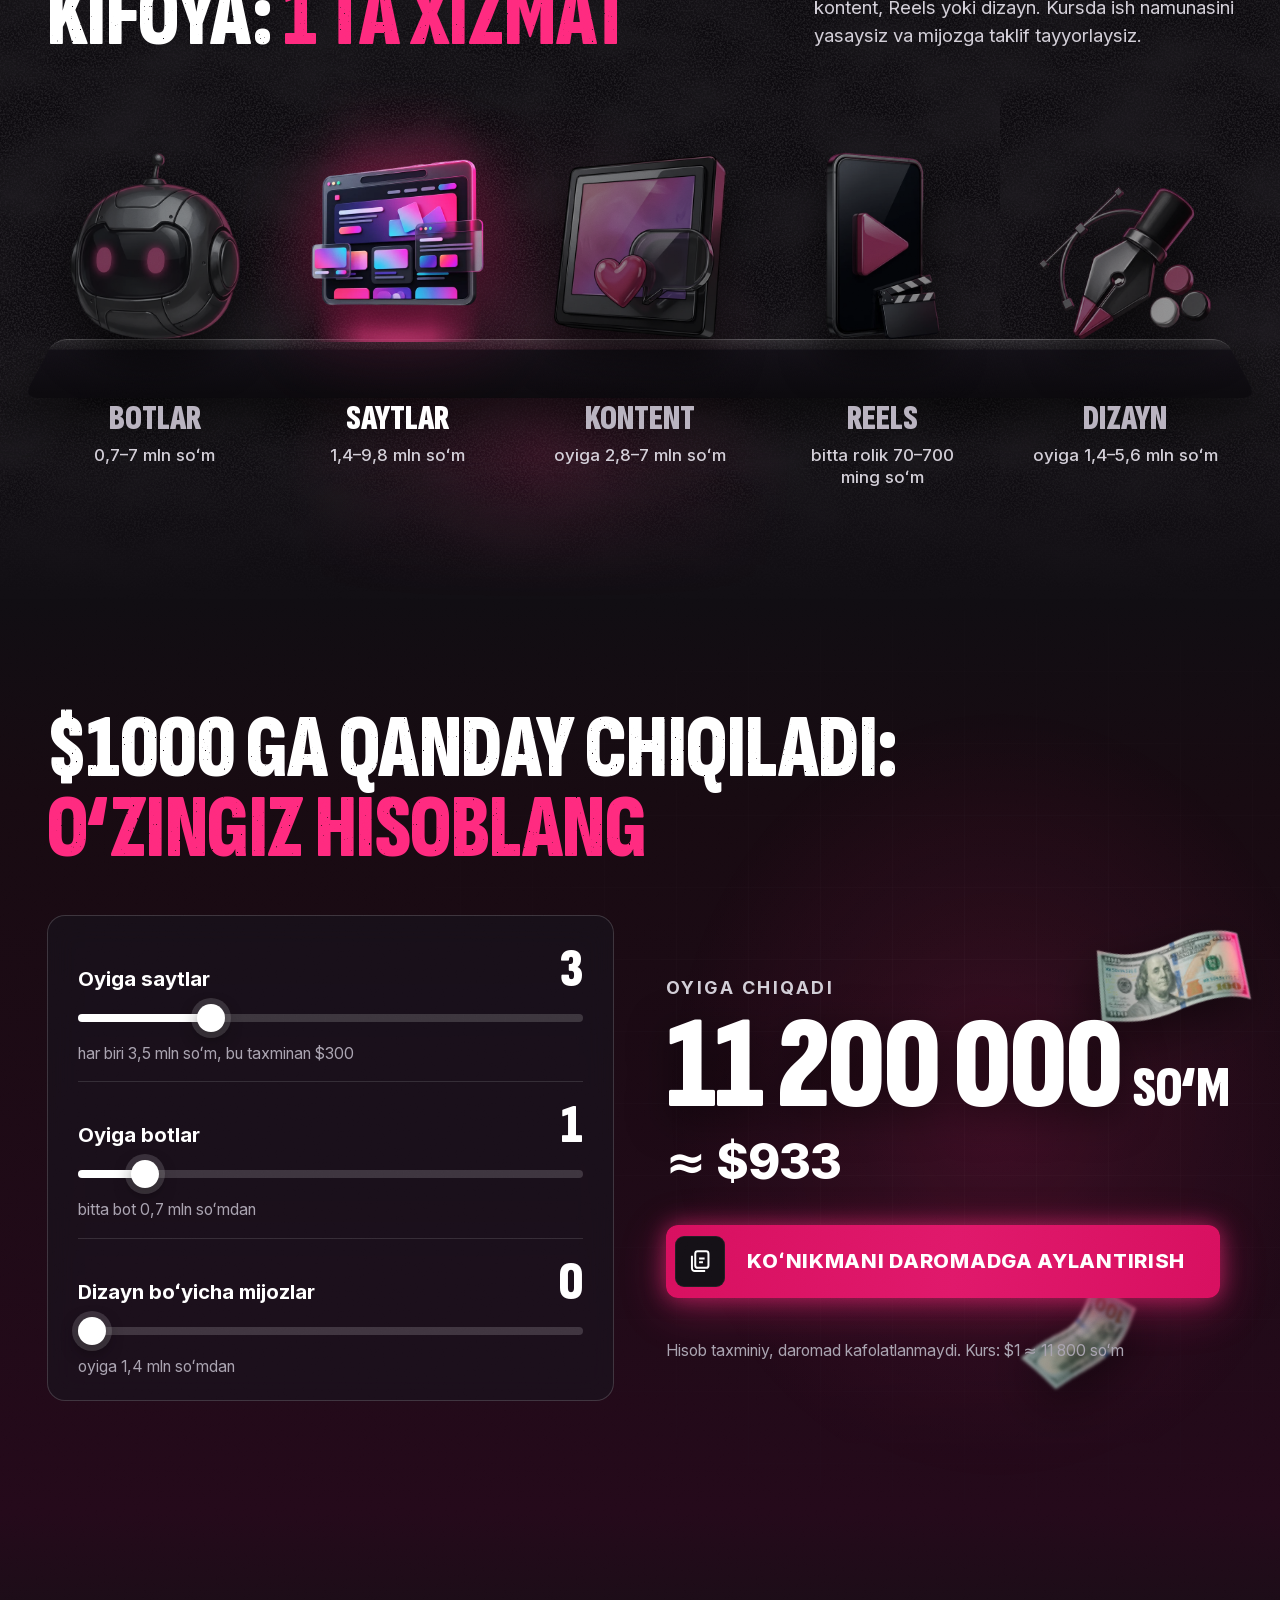
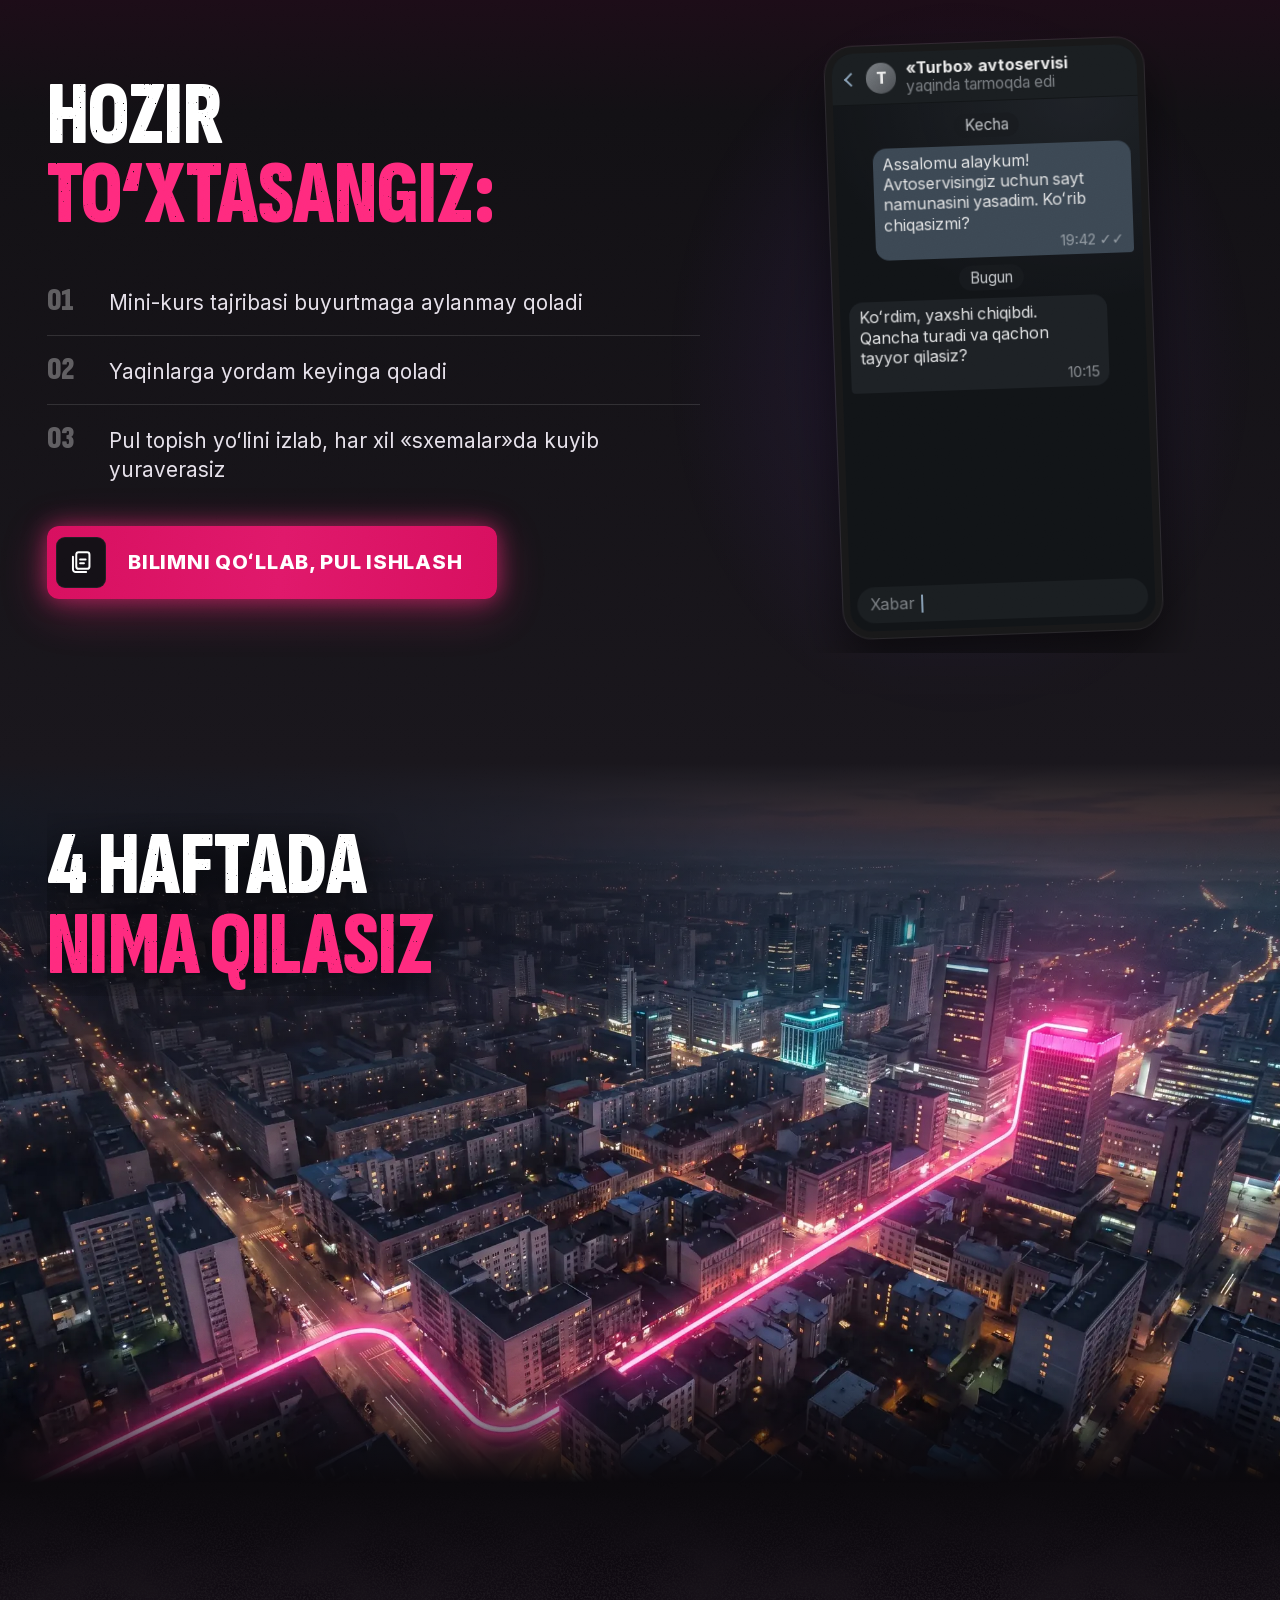
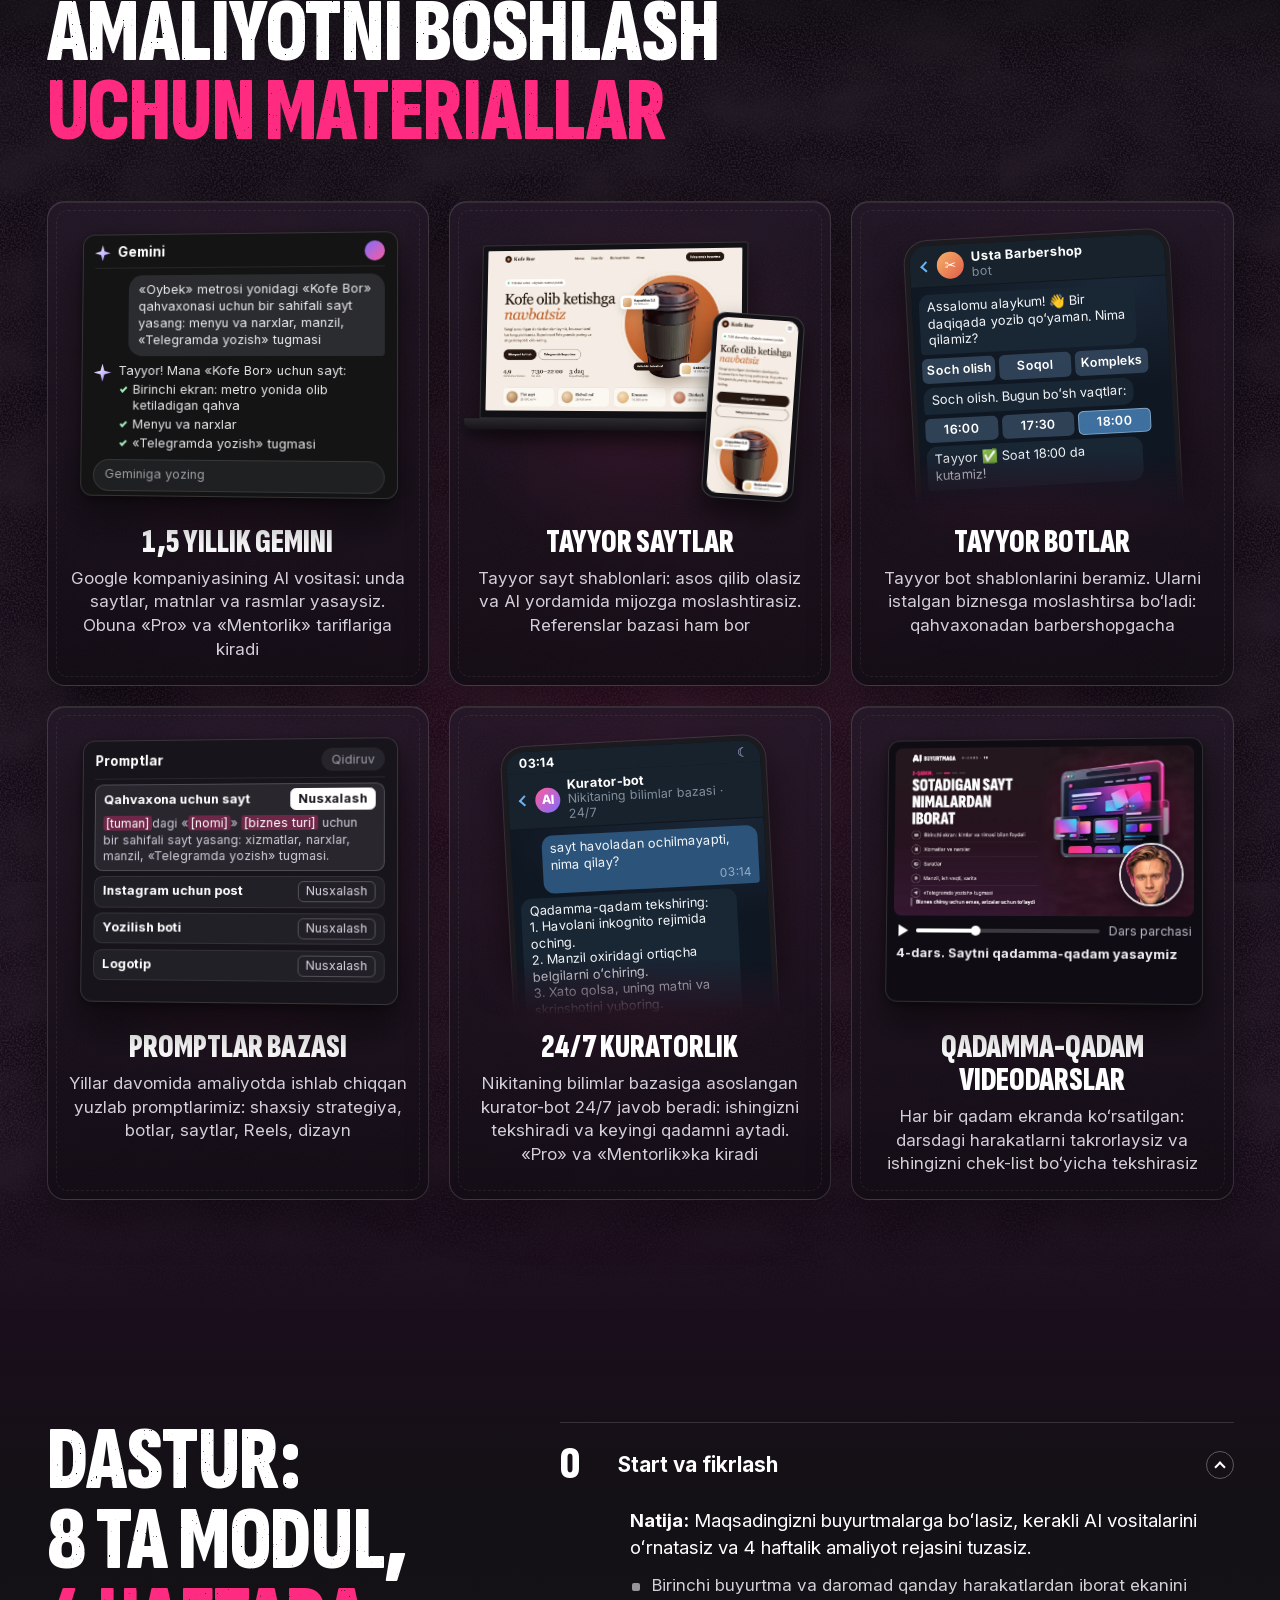
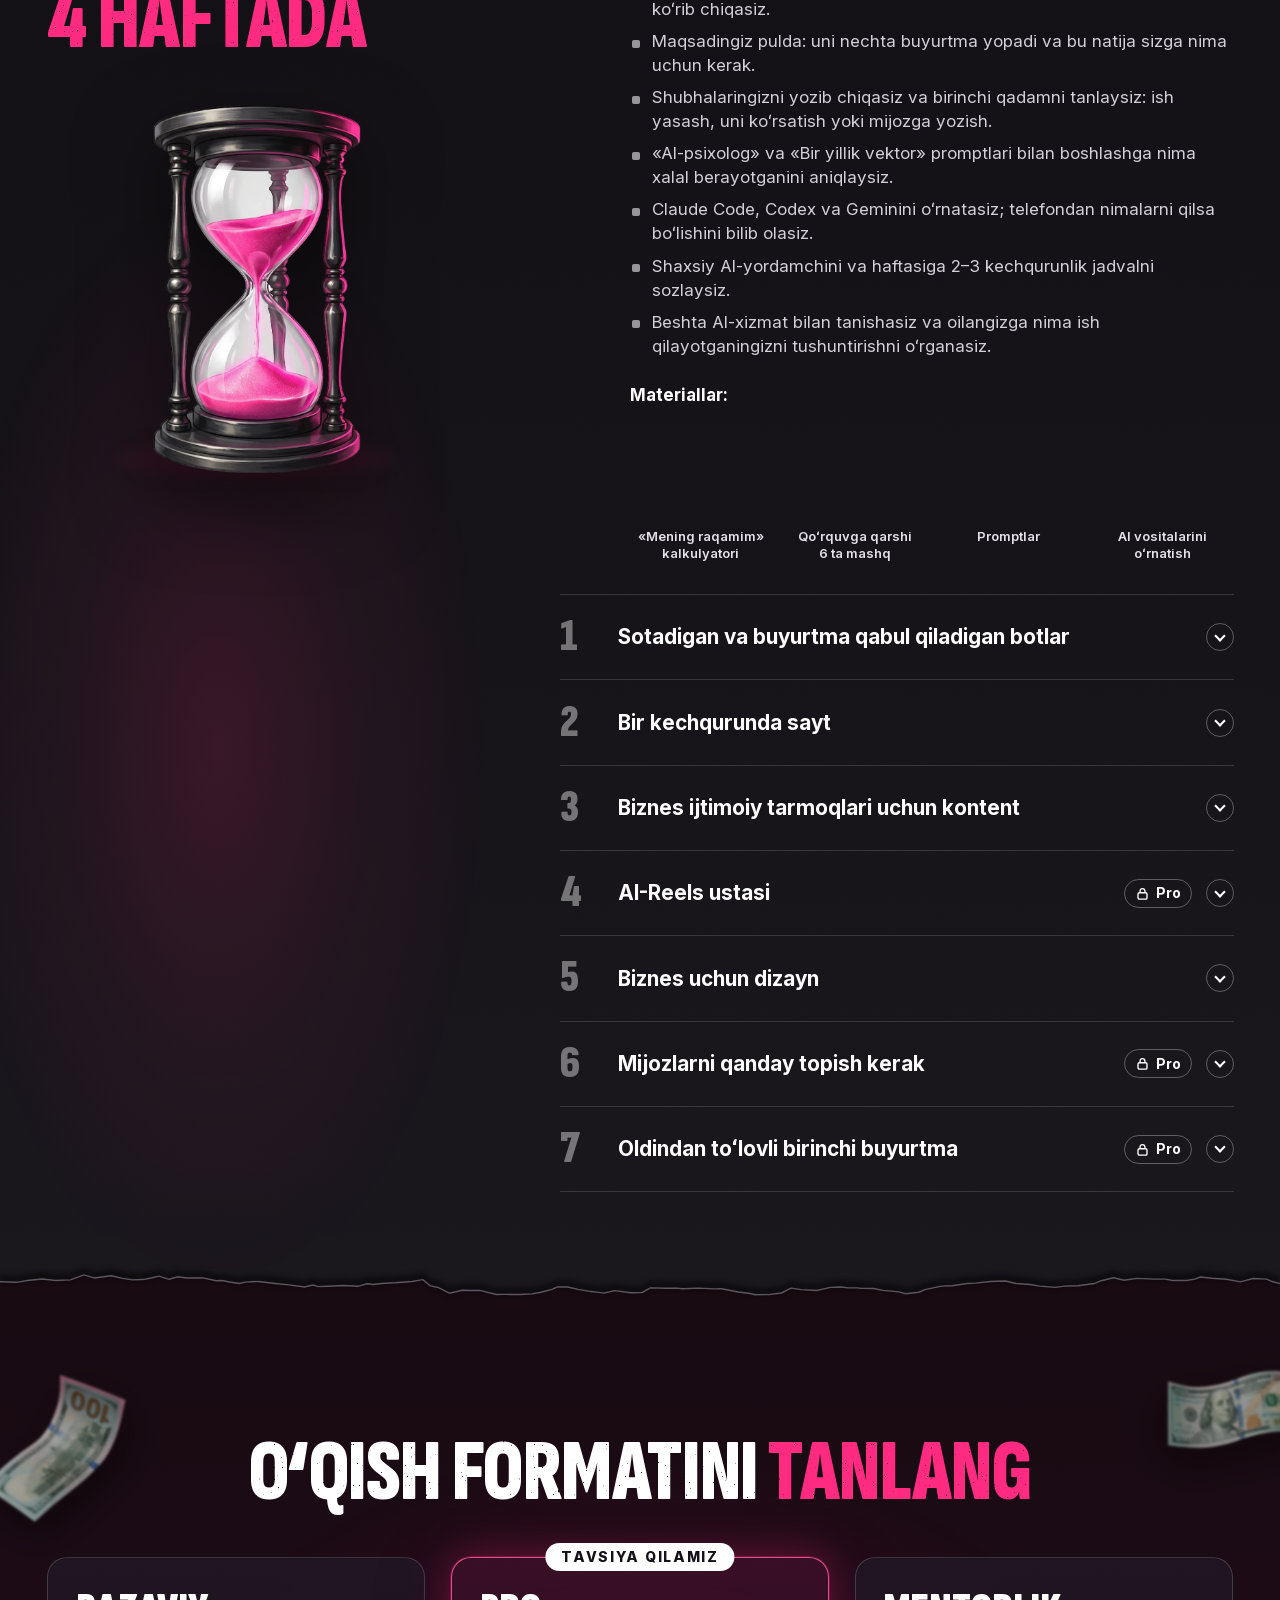
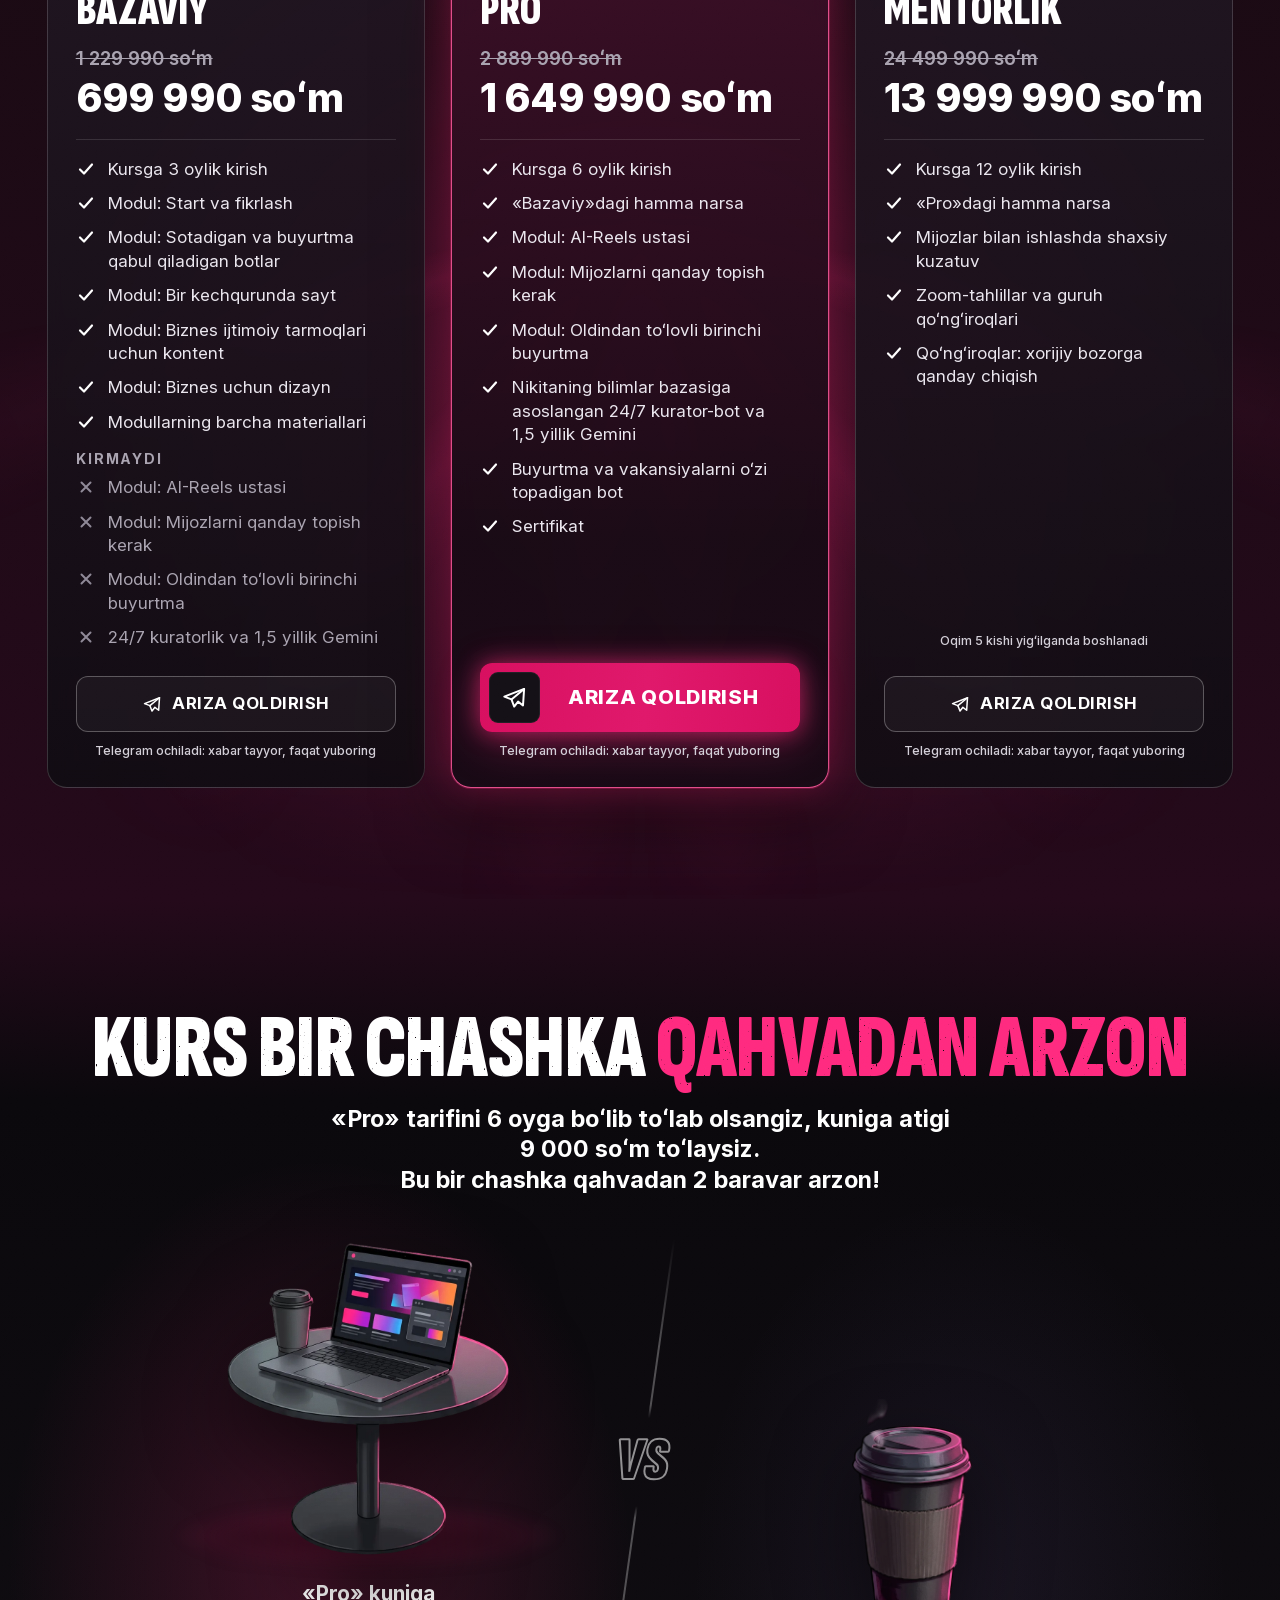
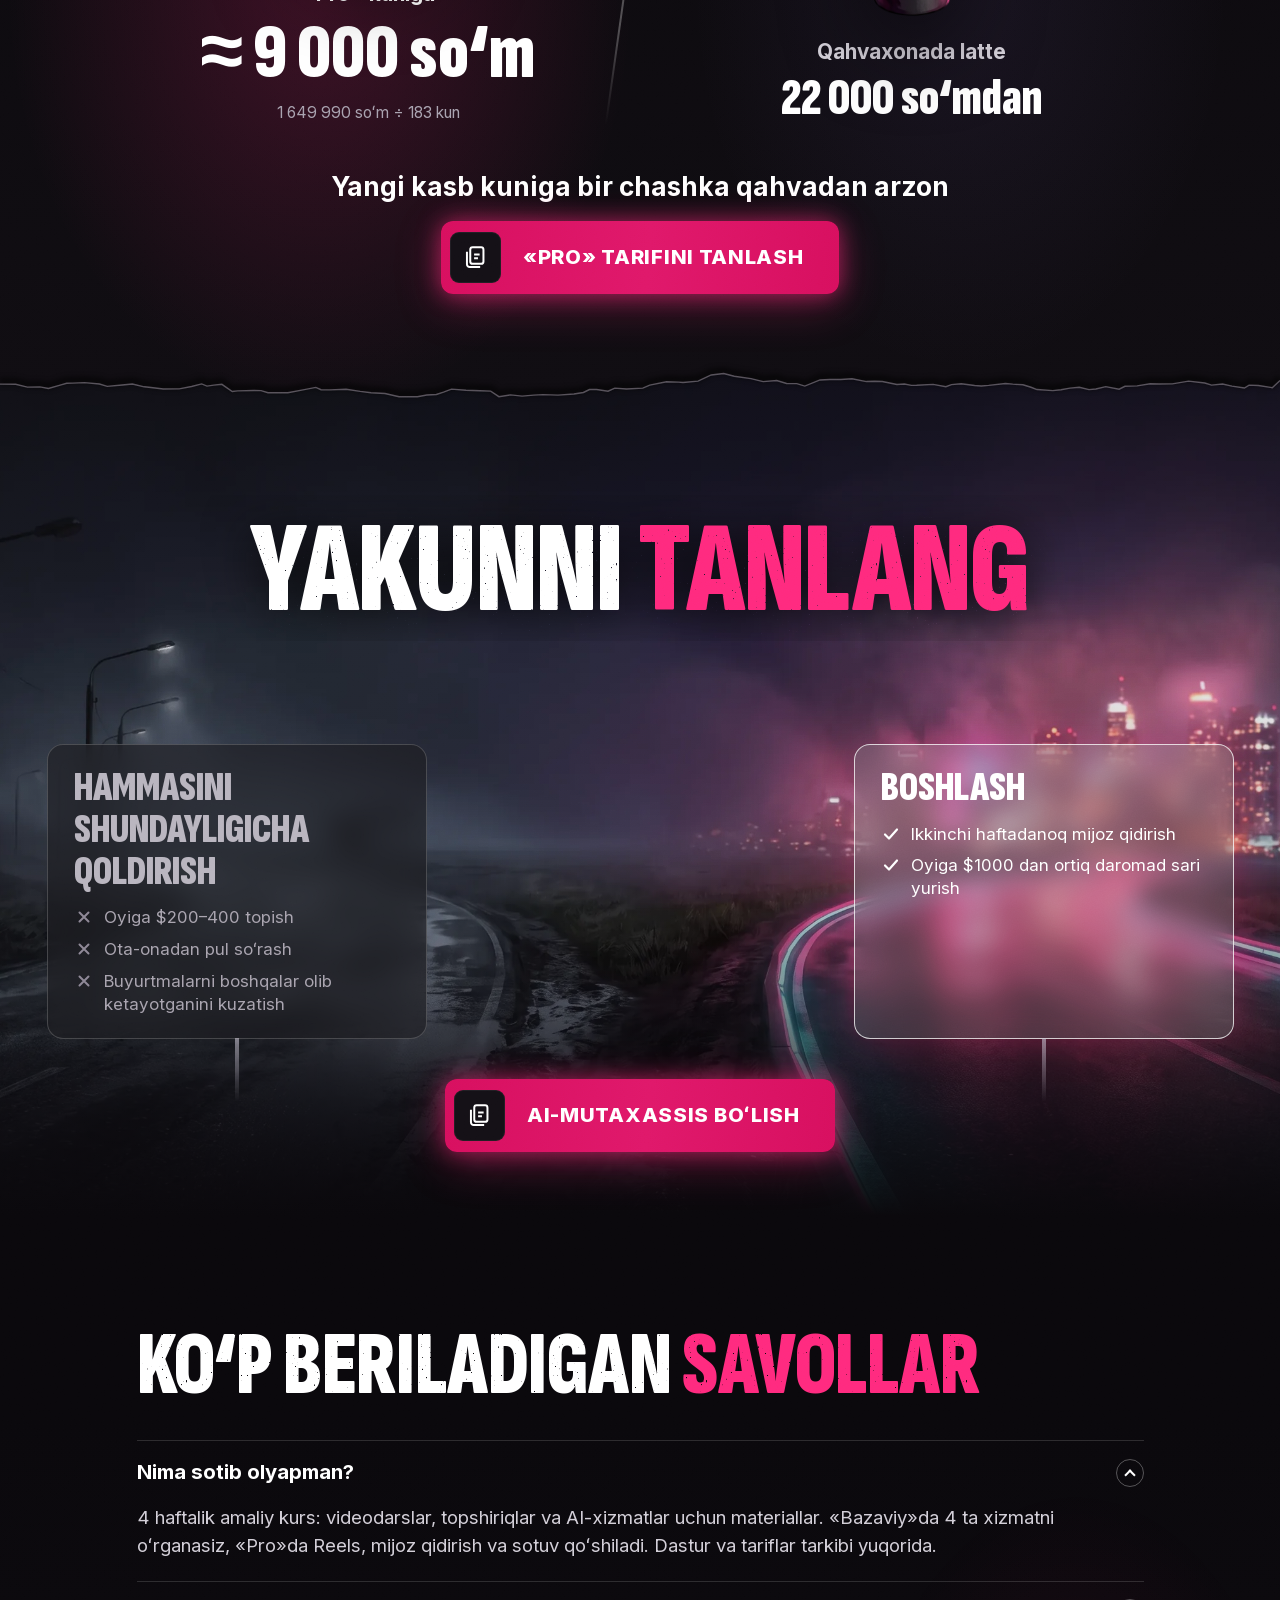
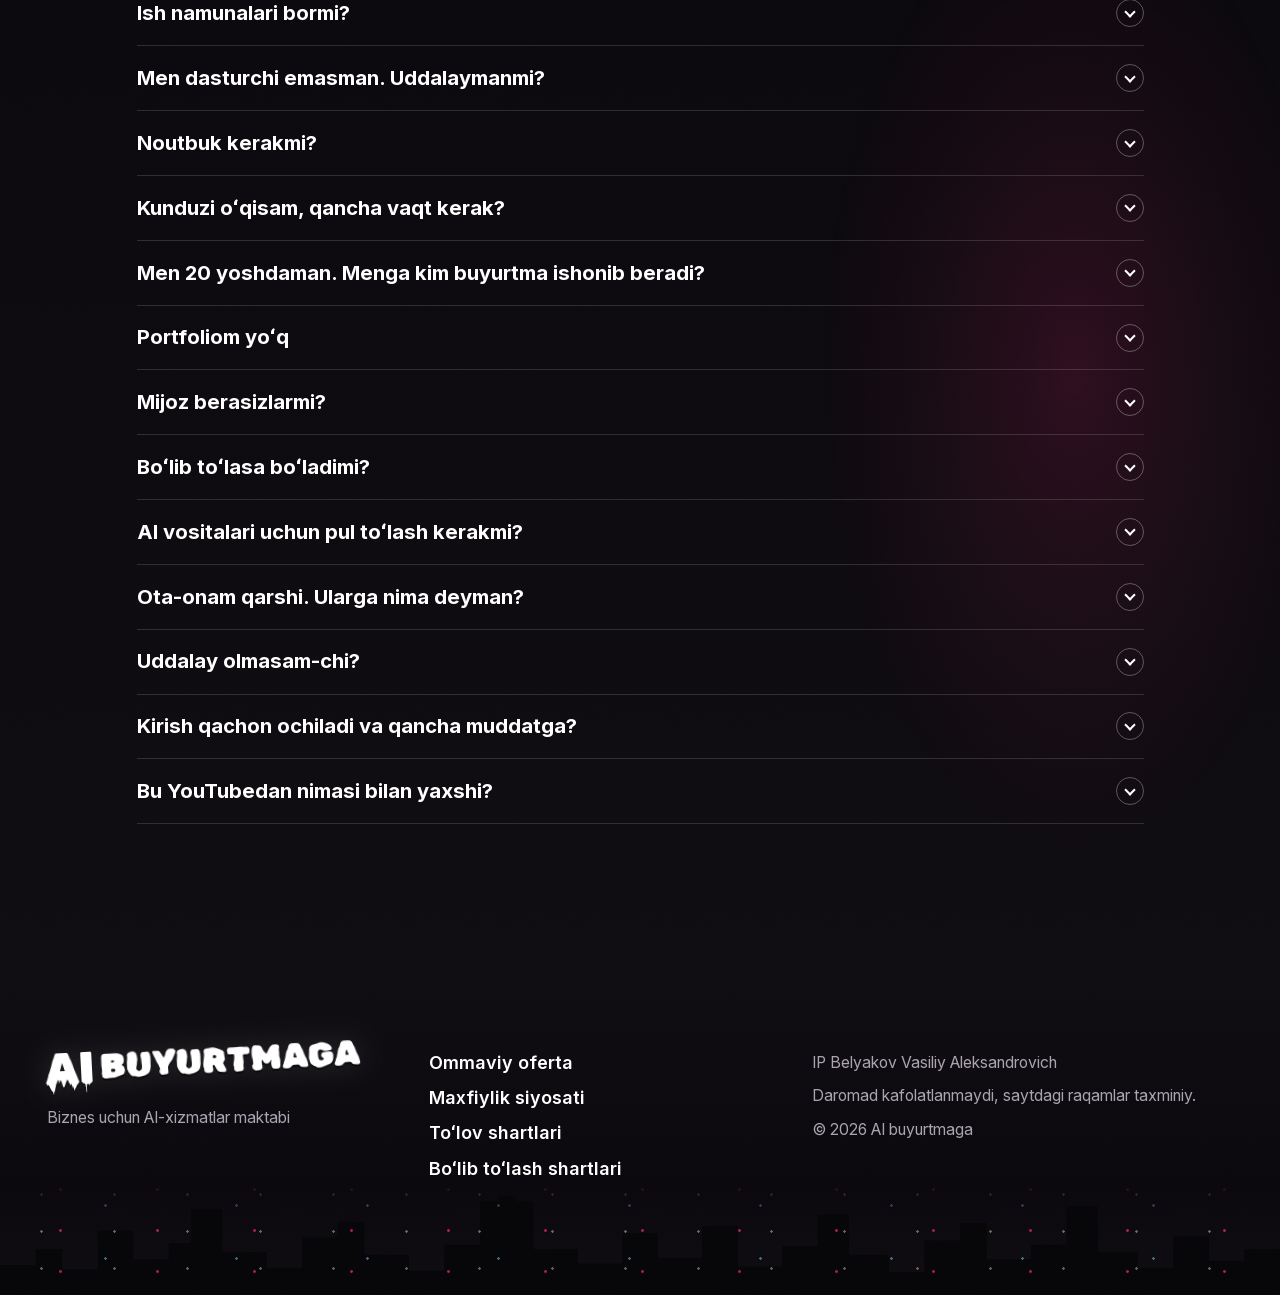
==== commit 91779787: "feat: тарифы — одна кнопка «Ariza qoldirish» в Telegram Никиты На всех трёх тарифах вместо «Toʻlash»" ====
--- a/index.html
+++ b/index.html
@@ -27,7 +27,7 @@
 if(dl||m!==null||q.get('ref')||q.get('uid')||a.ref||a.uid)d.classList.add('from-bot');
 if(!q.get('shot')&&window.matchMedia&&!matchMedia('(prefers-reduced-motion: reduce)').matches)d.classList.add('anim');}catch(e){}})();</script>
 <link rel="stylesheet" href="css/fonts.css?v=9560f4f49d48">
-<link rel="stylesheet" href="css/style.css?v=0e885233bac9">
+<link rel="stylesheet" href="css/style.css?v=87ef65ac4ef5">
 <link rel="stylesheet" href="css/mock.css?v=917be49d8d1f">
 <link rel="stylesheet" href="css/module-materials.css?v=d982fc5d97e1">
 <style>/* порядок блоков в режиме «из бота» — собирает tools/build.py */.from-bot .page>[data-b="1"]{order:1}.from-bot .page>[data-b="1.5"]{order:2}.from-bot .page>[data-b="19"]{order:3}.from-bot .page>[data-b="10"]{order:4}.from-bot .page>[data-b="8"]{order:5}.from-bot .page>[data-b="9"]{order:6}.from-bot .page>[data-b="11"]{order:7}.from-bot .page>[data-b="12"]{order:8}.from-bot .page>[data-b="13"]{order:9}.from-bot .page>[data-b="6"]{order:10}.from-bot .page>[data-b="16"]{order:11}.from-bot .page>[data-b="17"]{order:12}.from-bot .page>[data-b="18"]{order:13}</style>
@@ -530,8 +530,7 @@
         <ul class="tc-list"><li><svg viewBox="0 0 20 20" fill="none" stroke="#fff" stroke-width="2.2" stroke-linecap="round" stroke-linejoin="round" aria-hidden="true"><path d="M4 10.5l4 4 8-9"/></svg><span data-i18n="b12.s1">Kursga 3&nbsp;oylik kirish</span></li><li><svg viewBox="0 0 20 20" fill="none" stroke="#fff" stroke-width="2.2" stroke-linecap="round" stroke-linejoin="round" aria-hidden="true"><path d="M4 10.5l4 4 8-9"/></svg><span data-i18n="b12.i1a">Modul: Start va fikrlash</span></li><li><svg viewBox="0 0 20 20" fill="none" stroke="#fff" stroke-width="2.2" stroke-linecap="round" stroke-linejoin="round" aria-hidden="true"><path d="M4 10.5l4 4 8-9"/></svg><span data-i18n="b12.i1c">Modul: Sotadigan va buyurtma qabul qiladigan botlar</span></li><li><svg viewBox="0 0 20 20" fill="none" stroke="#fff" stroke-width="2.2" stroke-linecap="round" stroke-linejoin="round" aria-hidden="true"><path d="M4 10.5l4 4 8-9"/></svg><span data-i18n="b12.i1d">Modul: Bir kechqurunda sayt</span></li><li><svg viewBox="0 0 20 20" fill="none" stroke="#fff" stroke-width="2.2" stroke-linecap="round" stroke-linejoin="round" aria-hidden="true"><path d="M4 10.5l4 4 8-9"/></svg><span data-i18n="b12.i1e">Modul: Biznes ijtimoiy tarmoqlari uchun kontent</span></li><li><svg viewBox="0 0 20 20" fill="none" stroke="#fff" stroke-width="2.2" stroke-linecap="round" stroke-linejoin="round" aria-hidden="true"><path d="M4 10.5l4 4 8-9"/></svg><span data-i18n="b12.i1f">Modul: Biznes uchun dizayn</span></li><li><svg viewBox="0 0 20 20" fill="none" stroke="#fff" stroke-width="2.2" stroke-linecap="round" stroke-linejoin="round" aria-hidden="true"><path d="M4 10.5l4 4 8-9"/></svg><span data-i18n="b12.i1b">Modullarning barcha materiallari</span></li></ul>
         <p class="tc-no" data-i18n="b12.no">Kirmaydi</p>
         <ul class="tc-list tc-list--no"><li><svg viewBox="0 0 20 20" fill="none" stroke="#8E8896" stroke-width="2" stroke-linecap="round" aria-hidden="true"><path d="M5.5 5.5l9 9M14.5 5.5l-9 9"/></svg><span data-i18n="b12.x1">Modul: AI-Reels ustasi</span></li><li><svg viewBox="0 0 20 20" fill="none" stroke="#8E8896" stroke-width="2" stroke-linecap="round" aria-hidden="true"><path d="M5.5 5.5l9 9M14.5 5.5l-9 9"/></svg><span data-i18n="b12.x2">Modul: Mijozlarni qanday topish kerak</span></li><li><svg viewBox="0 0 20 20" fill="none" stroke="#8E8896" stroke-width="2" stroke-linecap="round" aria-hidden="true"><path d="M5.5 5.5l9 9M14.5 5.5l-9 9"/></svg><span data-i18n="b12.x4">Modul: Oldindan toʻlovli birinchi buyurtma</span></li><li><svg viewBox="0 0 20 20" fill="none" stroke="#8E8896" stroke-width="2" stroke-linecap="round" aria-hidden="true"><path d="M5.5 5.5l9 9M14.5 5.5l-9 9"/></svg><span data-i18n="b12.x3">24/7 kuratorlik va 1,5&nbsp;yillik Gemini</span></li></ul>
-        <a class="btn-o tc-btn" href="https://web.tribute.tg/p/FEP" target="_blank" rel="noopener" data-link="pay_base" data-track="tariff" data-tariff="base"><svg class="b-ic" viewBox="0 0 24 24" fill="none" stroke="#fff" stroke-width="1.8" stroke-linecap="round" stroke-linejoin="round" aria-hidden="true"><rect x="2.5" y="5" width="19" height="14" rx="2.5"/><path d="M2.5 10h19M6.5 15h4"/></svg><span data-i18n="b12.b1">«Bazaviy»ni toʻlash</span></a><label class="consent"><input type="checkbox" class="consent-in" checked data-consent><span class="consent-box" aria-hidden="true"><svg viewBox="0 0 20 20" fill="none" stroke="#fff" stroke-width="2.6" stroke-linecap="round" stroke-linejoin="round"><path d="M5 10.5l3.3 3.3L15 7"/></svg></span><span class="consent-t" data-i18n="consent.t"><a href="privacy.html" target="_blank" rel="noopener">Maxfiylik siyosati</a>ga va shaxsga doir maʼlumotlarimga ishlov berilishiga roziman</span></label>
-        <a class="btn-o tc-parts" href="#rassrochka" data-pay-method="parts" data-installment-tariff="base" data-track="cta" data-place="tariff-base-parts"><svg class="b-ic" viewBox="0 0 24 24" fill="none" stroke="#fff" stroke-width="1.8" stroke-linecap="round" stroke-linejoin="round" aria-hidden="true"><rect x="3.5" y="4.5" width="17" height="16" rx="2.5"/><path d="M8 2.8v3.4M16 2.8v3.4M3.5 9.5h17"/><path d="M9 15l2 2 4-4"/></svg><span data-i18n="b12.parts_base">Boʻlib toʻlab olish</span></a>
+        <a class="btn-o tc-btn" href="https://t.me/npopko_dev" target="_blank" rel="noopener" data-lead="base" data-track="lead" data-tariff="base"><svg class="b-ic" viewBox="0 0 24 24" fill="none" stroke="#fff" stroke-width="1.8" stroke-linecap="round" stroke-linejoin="round" aria-hidden="true"><path d="M21 4.5L3 11.5l6.5 2.5 2.5 6.5 3.5-4.5 4.5 3.5z"/><path d="M9.5 14l11.5-9.5"/></svg><span data-i18n="b12.lead">Ariza qoldirish</span></a><p class="tc-hint" data-i18n="b12.lead_hint">Telegram ochiladi: xabar tayyor, faqat yuboring</p>
       </article>
       <article class="tcard t-pro">
         <p class="tc-rec" data-i18n="b12.rec">Tavsiya qilamiz</p>
@@ -542,8 +541,7 @@
         <ul class="tc-list"><li><svg viewBox="0 0 20 20" fill="none" stroke="#fff" stroke-width="2.2" stroke-linecap="round" stroke-linejoin="round" aria-hidden="true"><path d="M4 10.5l4 4 8-9"/></svg><span data-i18n="b12.s2">Kursga 6&nbsp;oylik kirish</span></li><li><svg viewBox="0 0 20 20" fill="none" stroke="#fff" stroke-width="2.2" stroke-linecap="round" stroke-linejoin="round" aria-hidden="true"><path d="M4 10.5l4 4 8-9"/></svg><span data-i18n="b12.i2a">«Bazaviy»dagi hamma narsa</span></li><li><svg viewBox="0 0 20 20" fill="none" stroke="#fff" stroke-width="2.2" stroke-linecap="round" stroke-linejoin="round" aria-hidden="true"><path d="M4 10.5l4 4 8-9"/></svg><span data-i18n="b12.i2b">Modul: AI-Reels ustasi</span></li><li><svg viewBox="0 0 20 20" fill="none" stroke="#fff" stroke-width="2.2" stroke-linecap="round" stroke-linejoin="round" aria-hidden="true"><path d="M4 10.5l4 4 8-9"/></svg><span data-i18n="b12.i2c">Modul: Mijozlarni qanday topish kerak</span></li><li><svg viewBox="0 0 20 20" fill="none" stroke="#fff" stroke-width="2.2" stroke-linecap="round" stroke-linejoin="round" aria-hidden="true"><path d="M4 10.5l4 4 8-9"/></svg><span data-i18n="b12.i2h">Modul: Oldindan toʻlovli birinchi buyurtma</span></li><li><svg viewBox="0 0 20 20" fill="none" stroke="#fff" stroke-width="2.2" stroke-linecap="round" stroke-linejoin="round" aria-hidden="true"><path d="M4 10.5l4 4 8-9"/></svg><span data-i18n="b12.i2d">Nikitaning bilimlar bazasiga asoslangan 24/7 kurator-bot va 1,5&nbsp;yillik Gemini</span></li><li><svg viewBox="0 0 20 20" fill="none" stroke="#fff" stroke-width="2.2" stroke-linecap="round" stroke-linejoin="round" aria-hidden="true"><path d="M4 10.5l4 4 8-9"/></svg><span data-i18n="b12.i2e">Buyurtma va vakansiyalarni oʻzi topadigan bot</span></li><li><svg viewBox="0 0 20 20" fill="none" stroke="#fff" stroke-width="2.2" stroke-linecap="round" stroke-linejoin="round" aria-hidden="true"><path d="M4 10.5l4 4 8-9"/></svg><span data-i18n="b12.i2f">Sertifikat</span></li></ul>
         <!-- Место под картинку приза (iPhone): даст сборщик слайдов. Пока скрыто, на странице ничего нет. Модель и дату розыгрыша не называем, пока не решит Никита. -->
         <figure class="prize" data-slot="prize" hidden></figure>
-        <a class="btn btn--block tc-btn" href="https://web.tribute.tg/p/H8u" target="_blank" rel="noopener" data-link="pay_pro" data-track="tariff" data-tariff="pro"><span class="btn-ico" aria-hidden="true"><svg viewBox="0 0 24 24" fill="none" stroke="#fff" stroke-width="1.8" stroke-linecap="round" stroke-linejoin="round"><rect x="2.5" y="5" width="19" height="14" rx="2.5"/><path d="M2.5 10h19M6.5 15h4"/></svg></span><span class="btn-label" data-i18n="b12.b2">«Pro»ni toʻlash</span></a><label class="consent"><input type="checkbox" class="consent-in" checked data-consent><span class="consent-box" aria-hidden="true"><svg viewBox="0 0 20 20" fill="none" stroke="#fff" stroke-width="2.6" stroke-linecap="round" stroke-linejoin="round"><path d="M5 10.5l3.3 3.3L15 7"/></svg></span><span class="consent-t" data-i18n="consent.t"><a href="privacy.html" target="_blank" rel="noopener">Maxfiylik siyosati</a>ga va shaxsga doir maʼlumotlarimga ishlov berilishiga roziman</span></label>
-        <a class="btn-o tc-parts" href="#rassrochka" data-pay-method="parts" data-track="cta" data-place="tariff-pro-parts" data-installment-tariff="pro"><svg class="b-ic" viewBox="0 0 24 24" fill="none" stroke="#fff" stroke-width="1.8" stroke-linecap="round" stroke-linejoin="round" aria-hidden="true"><rect x="3.5" y="4.5" width="17" height="16" rx="2.5"/><path d="M8 2.8v3.4M16 2.8v3.4M3.5 9.5h17"/><path d="M9 15l2 2 4-4"/></svg><span data-i18n="b12.parts">Boʻlib toʻlab olish</span></a>
+        <a class="btn btn--block tc-btn" href="https://t.me/npopko_dev" target="_blank" rel="noopener" data-lead="pro" data-track="lead" data-tariff="pro"><span class="btn-ico" aria-hidden="true"><svg viewBox="0 0 24 24" fill="none" stroke="#fff" stroke-width="1.8" stroke-linecap="round" stroke-linejoin="round"><path d="M21 4.5L3 11.5l6.5 2.5 2.5 6.5 3.5-4.5 4.5 3.5z"/><path d="M9.5 14l11.5-9.5"/></svg></span><span class="btn-label" data-i18n="b12.lead">Ariza qoldirish</span></a><p class="tc-hint" data-i18n="b12.lead_hint">Telegram ochiladi: xabar tayyor, faqat yuboring</p>
       </article>
       <article class="tcard t-mentor">
         <h3 class="tc-name" data-i18n="b12.n3">Mentorlik</h3>
@@ -552,8 +550,7 @@
         <p class="tc-later"><span data-i18n="b12.later">keyin</span> <b class="sp" data-i18n="b12.l3">17&nbsp;499&nbsp;990&nbsp;soʻm</b><b class="po" data-i18n="b12.r3">24&nbsp;499&nbsp;990&nbsp;soʻm</b></p>
         <ul class="tc-list"><li><svg viewBox="0 0 20 20" fill="none" stroke="#fff" stroke-width="2.2" stroke-linecap="round" stroke-linejoin="round" aria-hidden="true"><path d="M4 10.5l4 4 8-9"/></svg><span data-i18n="b12.s3">Kursga 12&nbsp;oylik kirish</span></li><li><svg viewBox="0 0 20 20" fill="none" stroke="#fff" stroke-width="2.2" stroke-linecap="round" stroke-linejoin="round" aria-hidden="true"><path d="M4 10.5l4 4 8-9"/></svg><span data-i18n="b12.i3a">«Pro»dagi hamma narsa</span></li><li><svg viewBox="0 0 20 20" fill="none" stroke="#fff" stroke-width="2.2" stroke-linecap="round" stroke-linejoin="round" aria-hidden="true"><path d="M4 10.5l4 4 8-9"/></svg><span data-i18n="b12.i3b">Mijozlar bilan ishlashda shaxsiy kuzatuv</span></li><li><svg viewBox="0 0 20 20" fill="none" stroke="#fff" stroke-width="2.2" stroke-linecap="round" stroke-linejoin="round" aria-hidden="true"><path d="M4 10.5l4 4 8-9"/></svg><span data-i18n="b12.i3c">Zoom-tahlillar va guruh qoʻngʻiroqlari</span></li><li><svg viewBox="0 0 20 20" fill="none" stroke="#fff" stroke-width="2.2" stroke-linecap="round" stroke-linejoin="round" aria-hidden="true"><path d="M4 10.5l4 4 8-9"/></svg><span data-i18n="b12.i3d">Qoʻngʻiroqlar: xorijiy bozorga qanday chiqish</span></li></ul>
         <p class="tc-hint" data-i18n="b12.h3">Oqim 5&nbsp;kishi yigʻilganda boshlanadi</p>
-        <a class="btn-o tc-btn" href="https://web.tribute.tg/p/H8w" target="_blank" rel="noopener" data-link="pay_mentor" data-track="tariff" data-tariff="mentor"><svg class="b-ic" viewBox="0 0 24 24" fill="none" stroke="#fff" stroke-width="1.8" stroke-linecap="round" stroke-linejoin="round" aria-hidden="true"><rect x="2.5" y="5" width="19" height="14" rx="2.5"/><path d="M2.5 10h19M6.5 15h4"/></svg><span data-i18n="b12.b3">Mentorlikni toʻlash</span></a><label class="consent"><input type="checkbox" class="consent-in" checked data-consent><span class="consent-box" aria-hidden="true"><svg viewBox="0 0 20 20" fill="none" stroke="#fff" stroke-width="2.6" stroke-linecap="round" stroke-linejoin="round"><path d="M5 10.5l3.3 3.3L15 7"/></svg></span><span class="consent-t" data-i18n="consent.t"><a href="privacy.html" target="_blank" rel="noopener">Maxfiylik siyosati</a>ga va shaxsga doir maʼlumotlarimga ishlov berilishiga roziman</span></label>
-        <a class="btn-o tc-parts" href="#rassrochka" data-pay-method="parts" data-installment-tariff="mentor" data-track="cta" data-place="tariff-mentor-parts"><svg class="b-ic" viewBox="0 0 24 24" fill="none" stroke="#fff" stroke-width="1.8" stroke-linecap="round" stroke-linejoin="round" aria-hidden="true"><rect x="3.5" y="4.5" width="17" height="16" rx="2.5"/><path d="M8 2.8v3.4M16 2.8v3.4M3.5 9.5h17"/><path d="M9 15l2 2 4-4"/></svg><span data-i18n="b12.parts_mentor">Boʻlib toʻlab olish</span></a>
+        <a class="btn-o tc-btn" href="https://t.me/npopko_dev" target="_blank" rel="noopener" data-lead="mentor" data-track="lead" data-tariff="mentor"><svg class="b-ic" viewBox="0 0 24 24" fill="none" stroke="#fff" stroke-width="1.8" stroke-linecap="round" stroke-linejoin="round" aria-hidden="true"><path d="M21 4.5L3 11.5l6.5 2.5 2.5 6.5 3.5-4.5 4.5 3.5z"/><path d="M9.5 14l11.5-9.5"/></svg><span data-i18n="b12.lead">Ariza qoldirish</span></a><p class="tc-hint" data-i18n="b12.lead_hint">Telegram ochiladi: xabar tayyor, faqat yuboring</p>
       </article>
     </div>
   </div>
@@ -709,7 +706,7 @@
 
 <div class="grain" aria-hidden="true"></div>
 </div>
-<script src="js/i18n.js?v=92077d688bbf"></script>
-<script src="js/main.js?v=273811a0322e"></script>
+<script src="js/i18n.js?v=8a52dab640ce"></script>
+<script src="js/main.js?v=b79e07c435e7"></script>
 </body>
 </html>
--- a/css/style.css
+++ b/css/style.css
@@ -614,6 +614,7 @@
 .tc-hint{margin:16px 0 0;font-size:var(--fs-note);color:var(--text-3)}
 .tc-btn{margin-top:auto}
 .tcard .tc-btn{margin-top:26px}
+.tcard .tc-hint{margin:10px 0 0;font:500 12.5px/1.4 var(--f-text);color:var(--text-2);text-align:center}
 .tcard>.tc-list:last-of-type{margin-bottom:auto}
 .t-pro .btn{min-height:62px}
 .tcard .tc-parts{width:100%;margin-top:12px;min-height:54px;border-color:rgba(255,90,156,.55);color:#fff;text-align:center}
